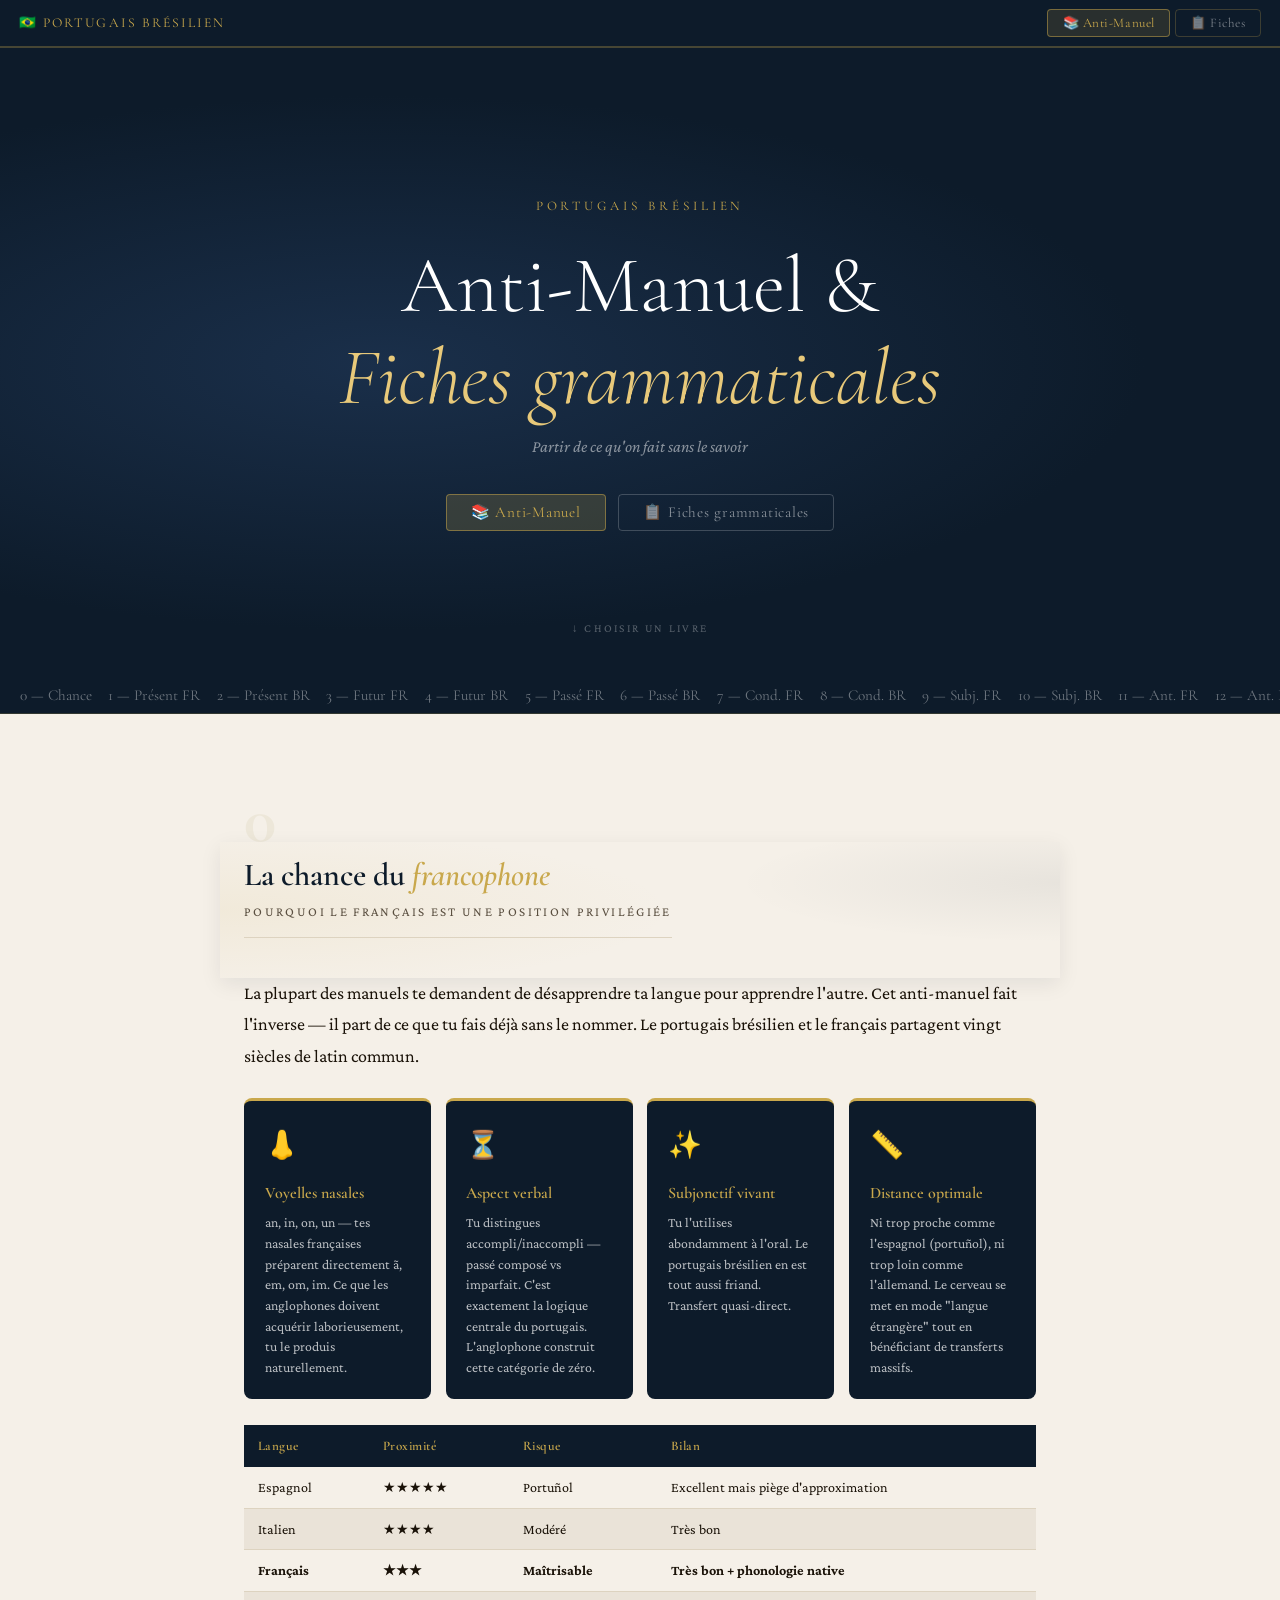
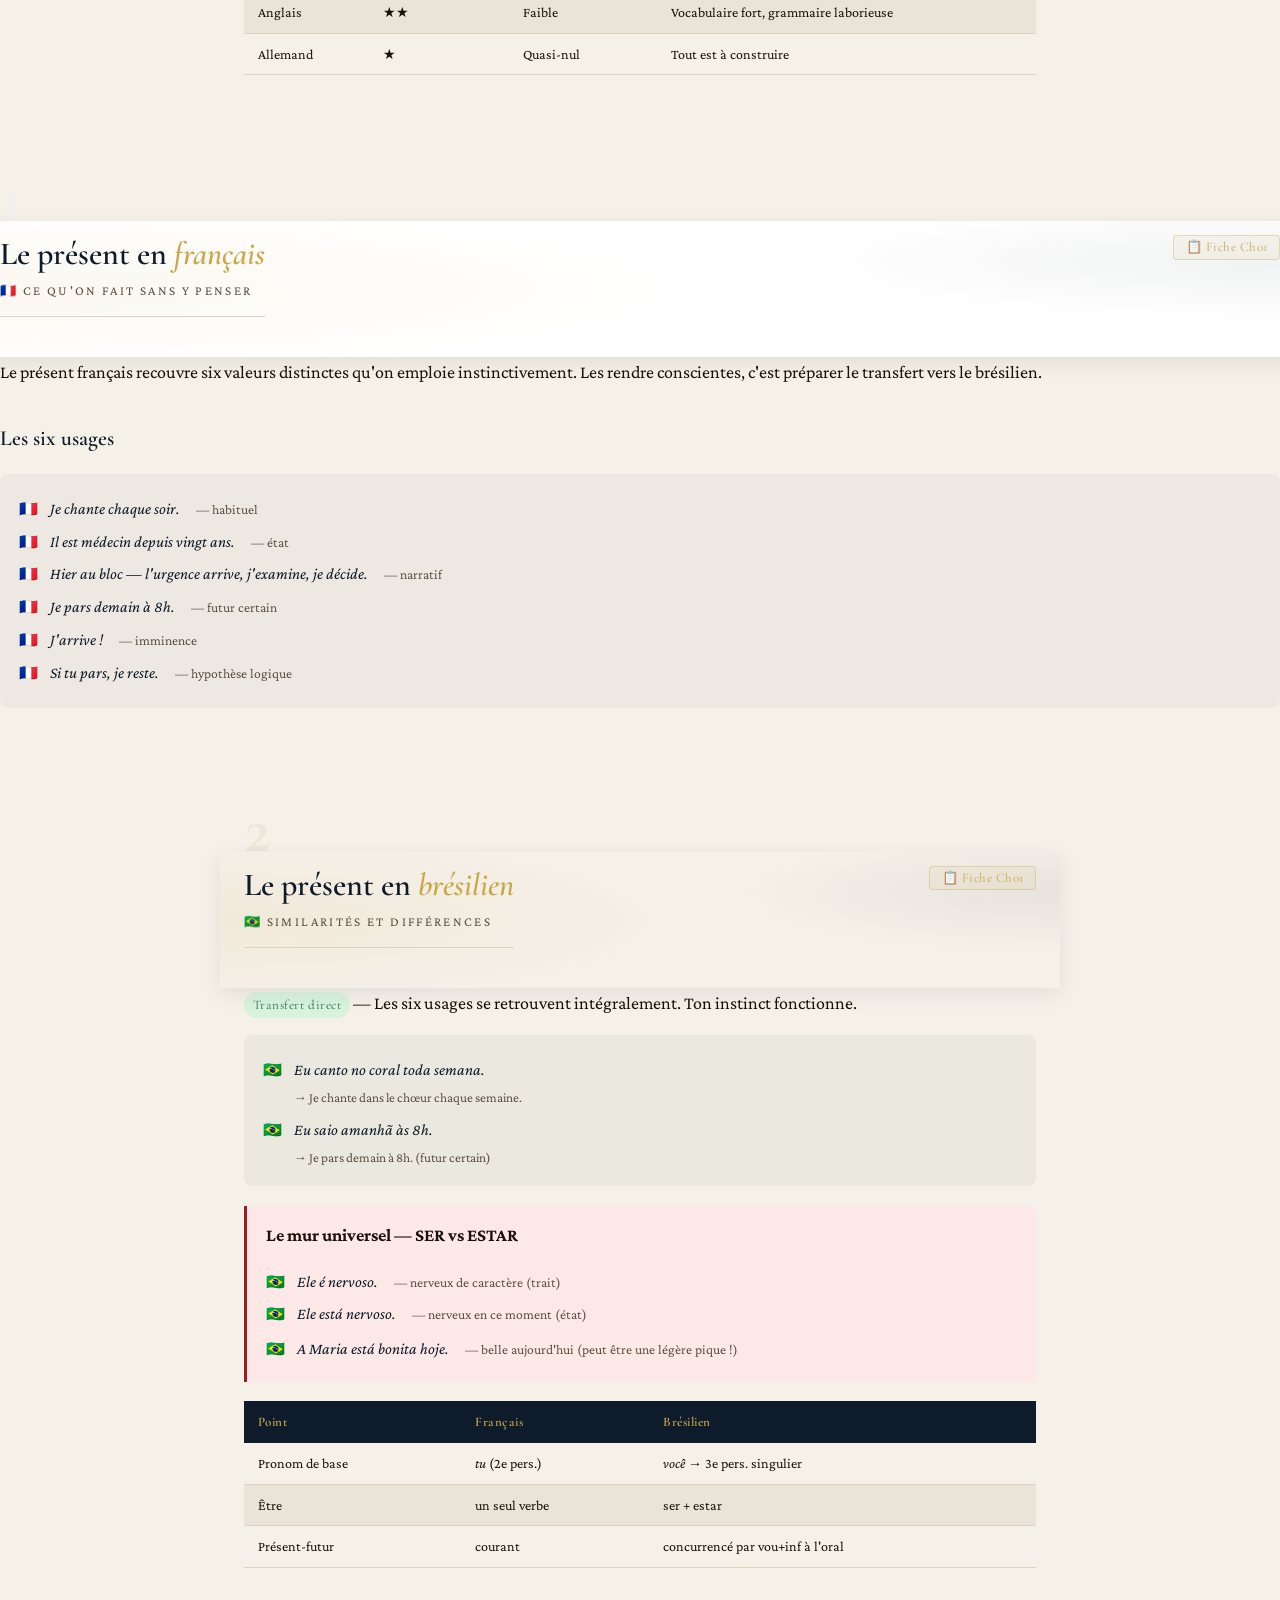
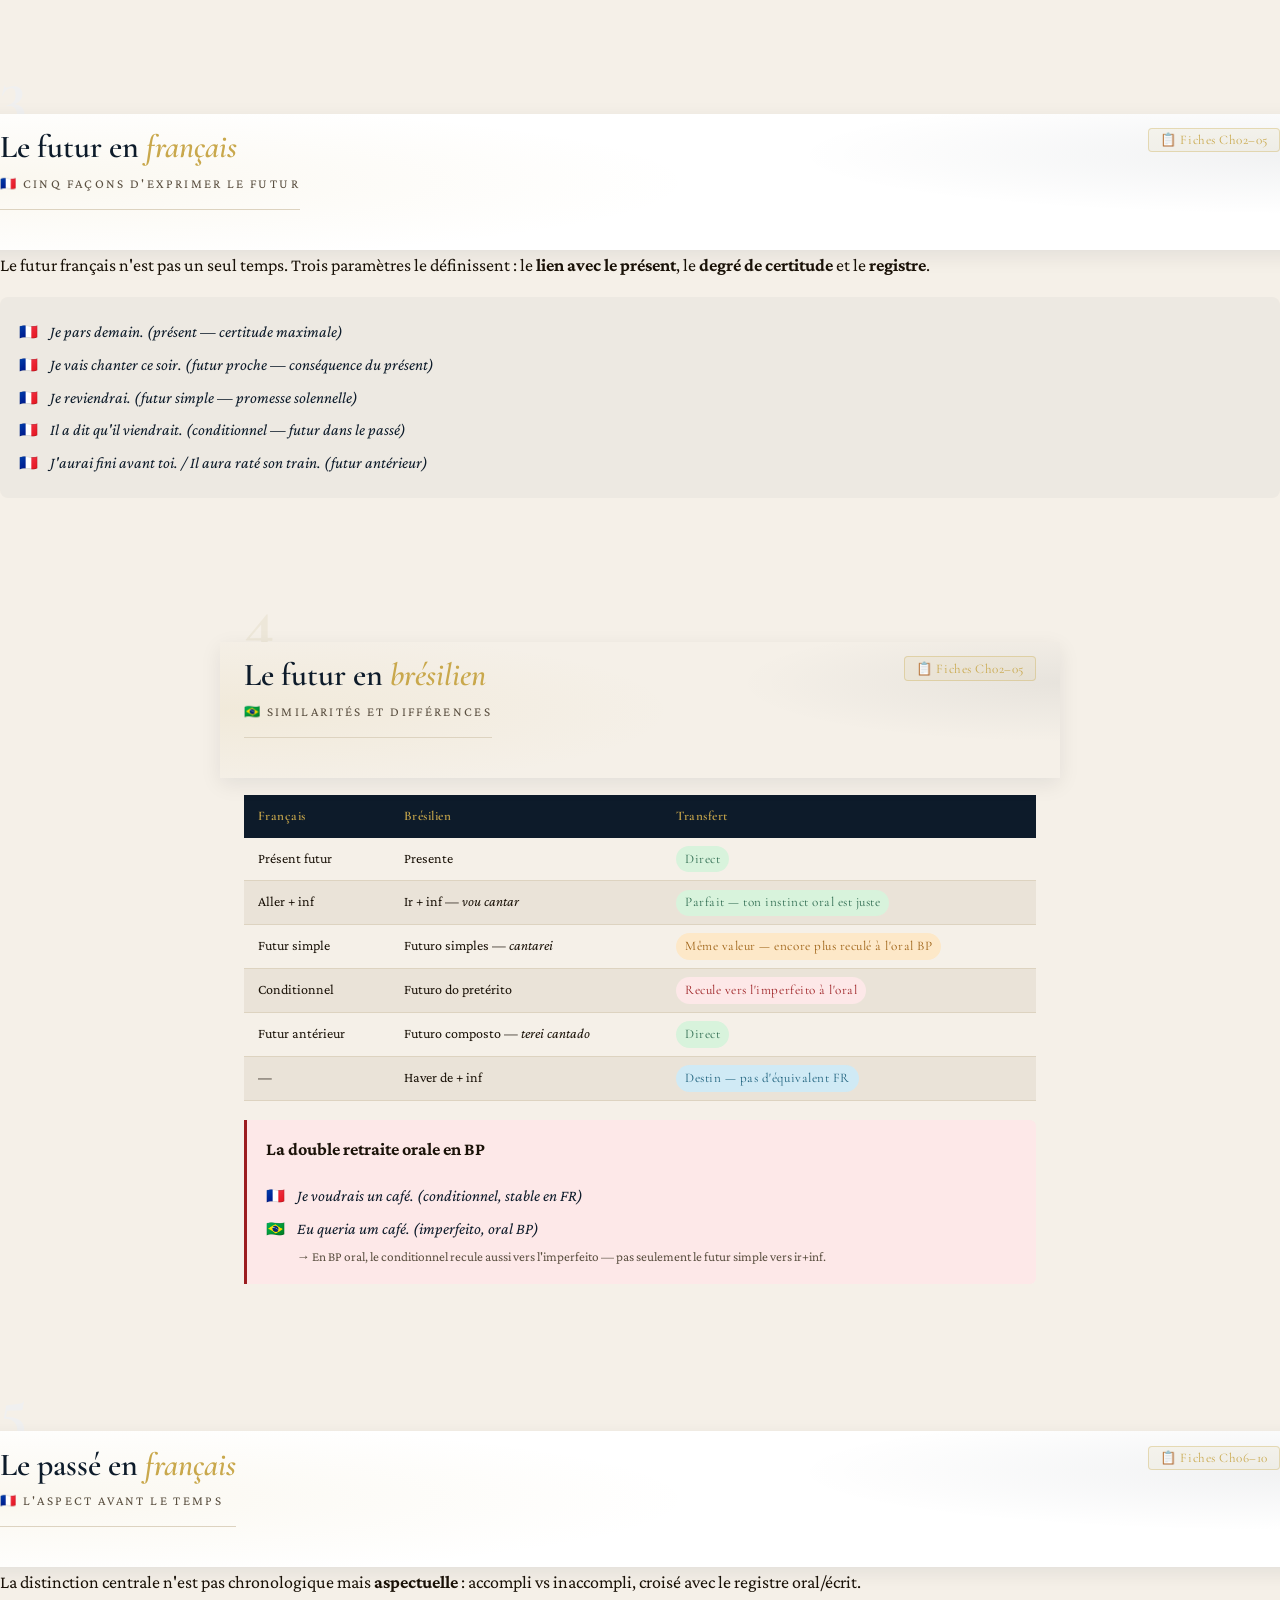
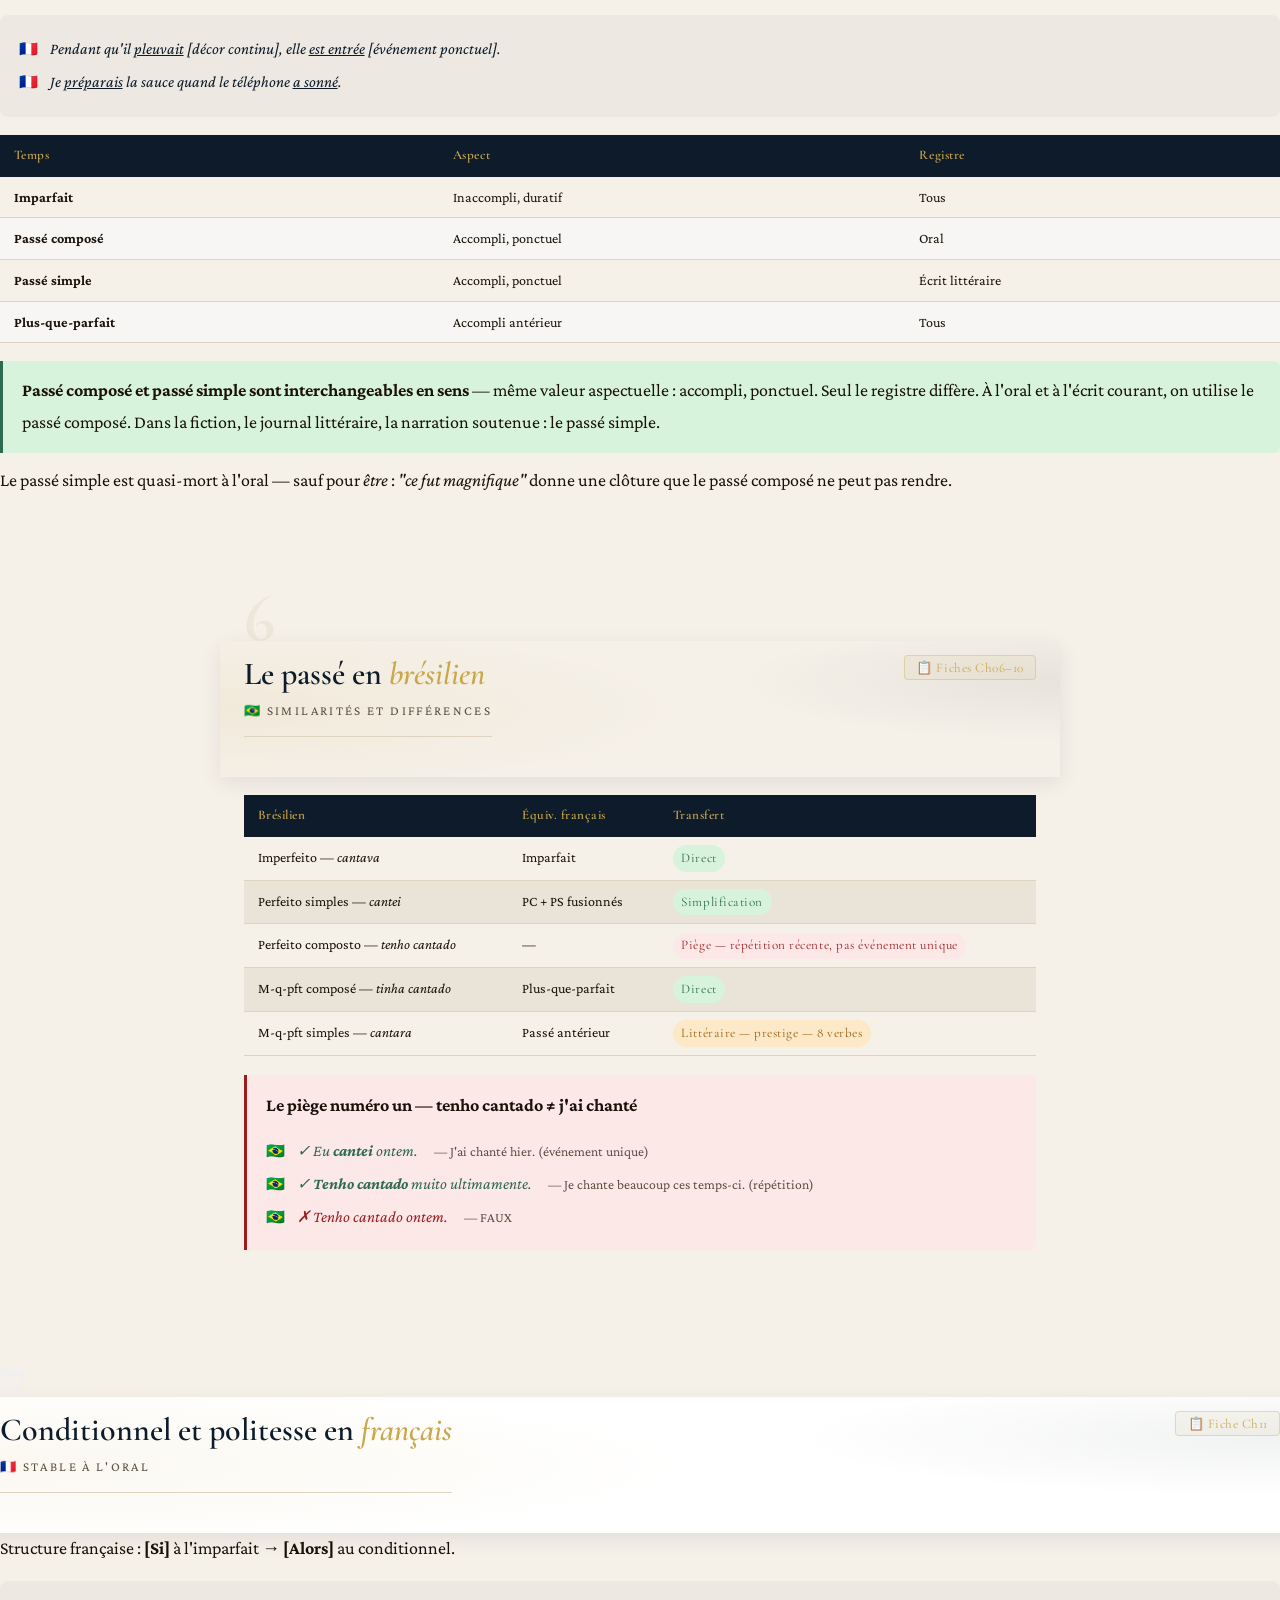
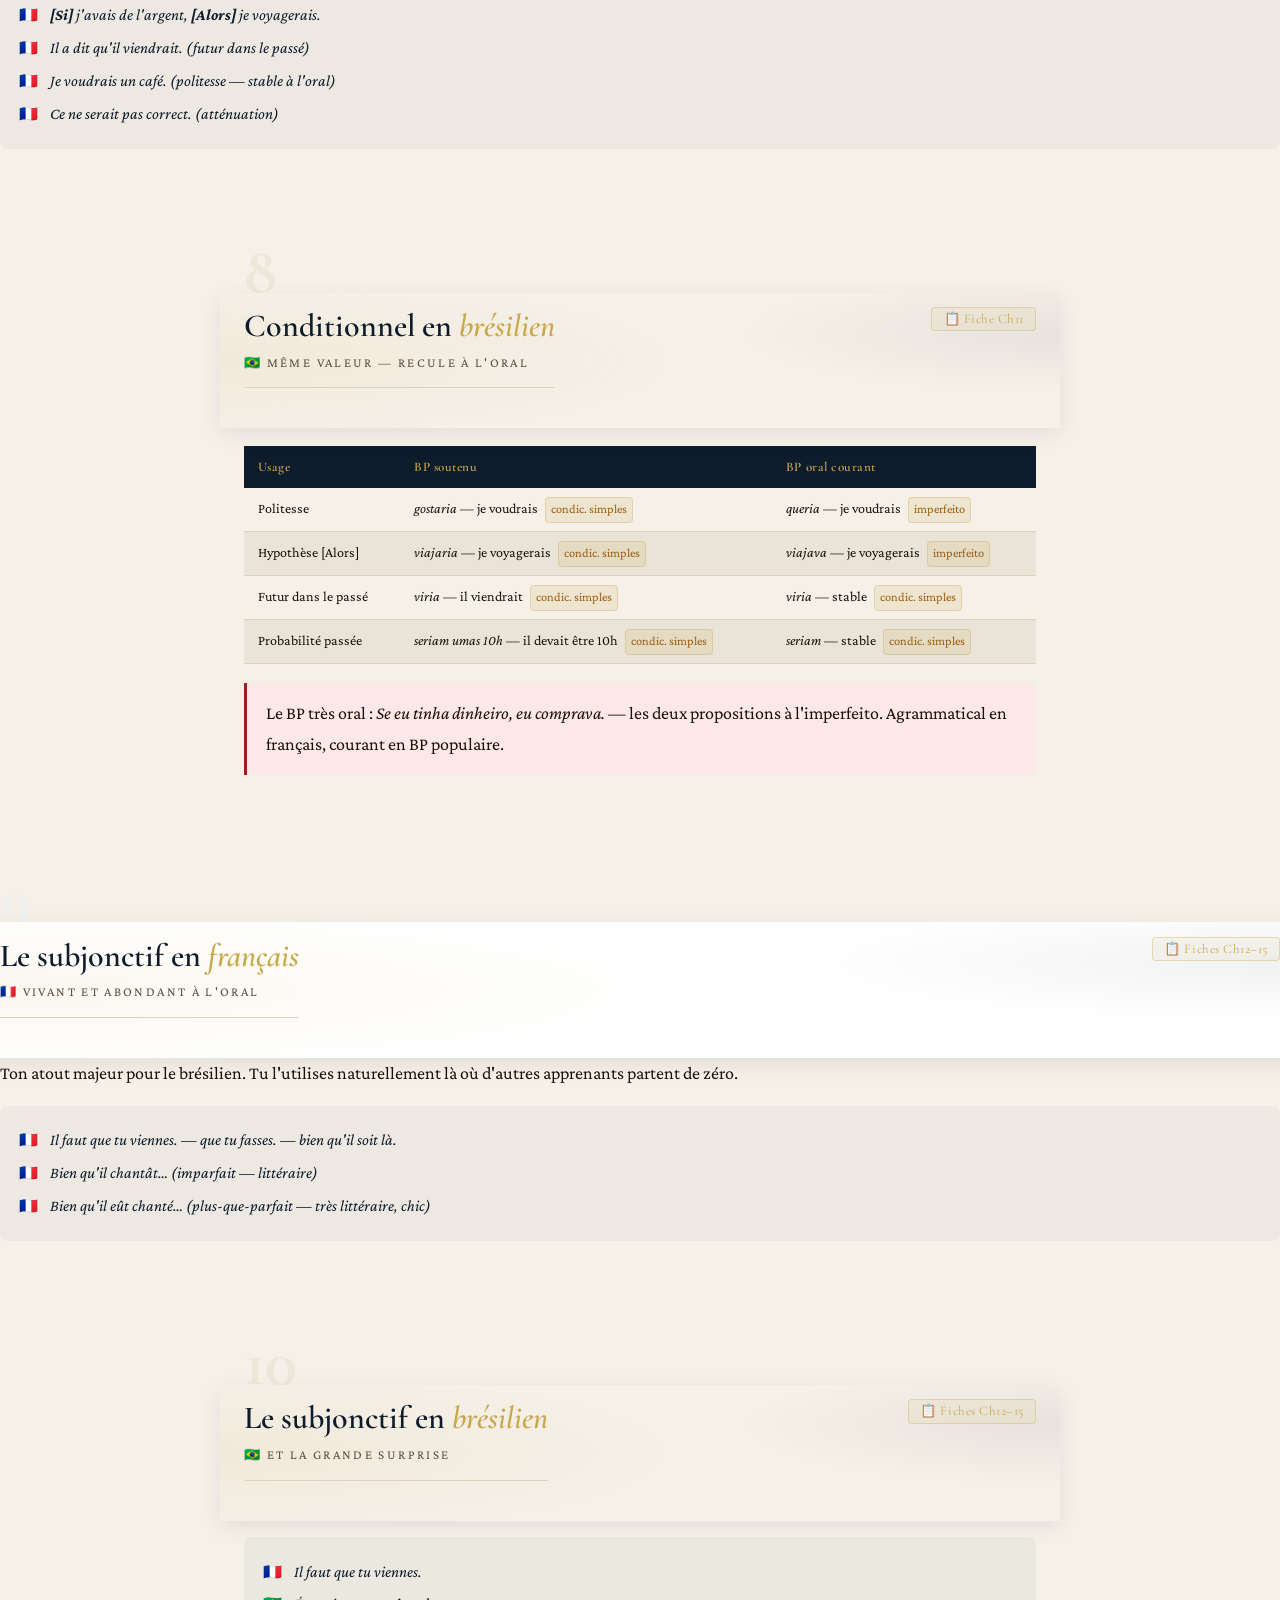
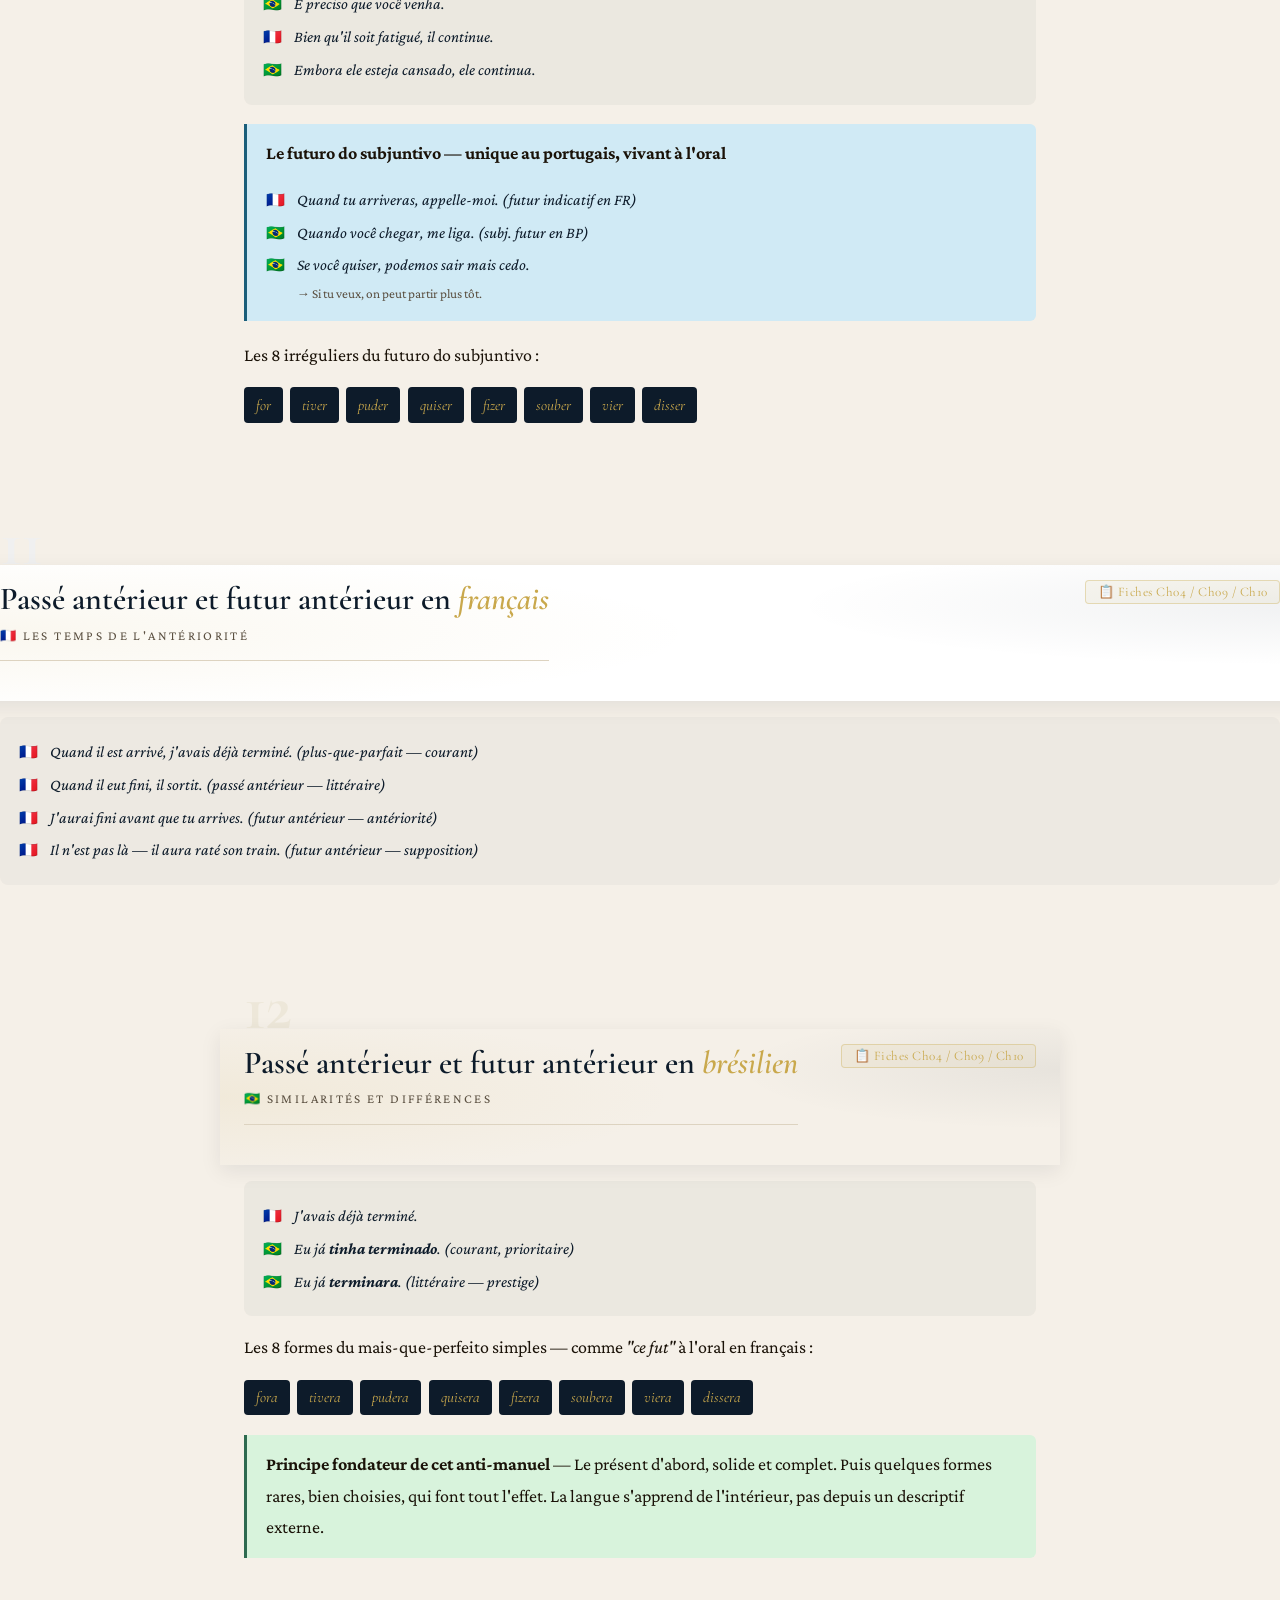
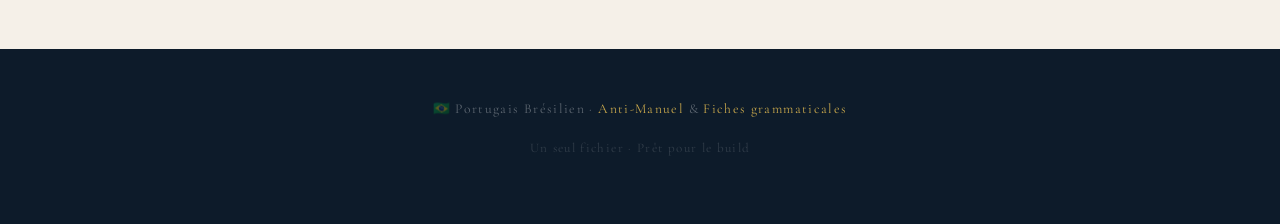
==== ref-fr.html @ 58215c2a "iota 33" ====
<!DOCTYPE html>
<html lang="fr">
<head>
<meta charset="UTF-8">
<meta name="viewport" content="width=device-width, initial-scale=1.0">
<title>Portugais Brésilien — Anti-Manuel &amp; Fiches grammaticales</title>
<link href="https://fonts.googleapis.com/css2?family=Cormorant+Garamond:ital,wght@0,300;0,400;0,600;0,700;1,300;1,400&family=Crimson+Pro:ital,wght@0,300;0,400;0,600;1,300;1,400&display=swap" rel="stylesheet">
<style>
/* ============================================================
   CSS VARIABLES
   ============================================================ */
:root{
  --midnight:#0d1b2a; --gold:#c9a84c; --gold-light:#e8c97a;
  --cream:#f5f0e8; --cream-dark:#ede7d9;
  --text:#1a1208; --text-light:#5a4f40;
  --green:#2d6a4f; --green-light:#d8f3dc;
  --amber:#9b5e10; --amber-light:#fde8c8;
  --red:#9b1d20; --red-light:#fde8e8;
  --blue:#1a5e7a; --blue-light:#d0eaf5;
  --border:#ddd3c0;
  --switcher-h:48px; --nav-h:36px; --ch-h:105px;
}
*{margin:0;padding:0;box-sizing:border-box;}
html{scroll-behavior:smooth;}
body{font-family:'Crimson Pro',Georgia,serif;background:var(--cream);color:var(--text);font-size:18px;line-height:1.75;}

/* ============================================================
   BOOK SWITCHER — top bar, always visible
   ============================================================ */
#book-switcher{
  position:sticky;top:0;z-index:300;
  background:var(--midnight);
  height:var(--switcher-h);
  display:flex;align-items:center;
  justify-content:space-between;
  padding:0 1.2rem;
  border-bottom:2px solid rgba(201,168,76,.3);
}
.site-brand{
  font-family:'Cormorant Garamond',serif;
  color:var(--gold);font-size:.85rem;
  letter-spacing:.15em;text-transform:uppercase;
  white-space:nowrap;
}
.switcher-tabs{display:flex;gap:.3rem;}
.stab{
  font-family:'Cormorant Garamond',serif;
  font-size:.82rem;letter-spacing:.04em;
  padding:.3rem .9rem;border-radius:4px;
  border:1px solid rgba(201,168,76,.25);
  color:rgba(255,255,255,.45);
  background:transparent;cursor:pointer;
  transition:all .2s;white-space:nowrap;
}
.stab:hover{color:var(--gold);border-color:rgba(201,168,76,.6);}
.stab.active{background:rgba(201,168,76,.15);color:var(--gold);border-color:rgba(201,168,76,.5);}

/* ============================================================
   HERO
   ============================================================ */
.hero{
  background:var(--midnight);min-height:70vh;
  display:flex;align-items:center;justify-content:center;
  position:relative;overflow:hidden;
}
.hero-bg{position:absolute;inset:0;background:radial-gradient(ellipse at 30% 50%,#1a2f4a 0%,#0d1b2a 60%);}
.hero-content{position:relative;z-index:2;text-align:center;padding:2rem;}
.hero-label{font-family:'Cormorant Garamond',serif;color:var(--gold);font-size:.82rem;letter-spacing:.3em;text-transform:uppercase;margin-bottom:1.4rem;opacity:0;animation:fadeUp .8s ease .2s forwards;}
.hero h1{font-family:'Cormorant Garamond',serif;font-size:clamp(2.4rem,7vw,5rem);font-weight:300;color:white;line-height:1.15;margin-bottom:.5rem;opacity:0;animation:fadeUp .8s ease .4s forwards;}
.hero h1 em{font-style:italic;color:var(--gold-light);}
.hero-sub{font-size:1.05rem;color:rgba(255,255,255,.5);font-style:italic;margin-bottom:2rem;opacity:0;animation:fadeUp .8s ease .6s forwards;}
.hero-cta{display:flex;gap:.8rem;justify-content:center;flex-wrap:wrap;opacity:0;animation:fadeUp .8s ease .8s forwards;}
.hero-btn{
  font-family:'Cormorant Garamond',serif;font-size:.95rem;
  padding:.55rem 1.5rem;border-radius:4px;cursor:pointer;
  border:1px solid rgba(201,168,76,.5);transition:all .25s;
  letter-spacing:.05em;
}
.hero-btn.primary{background:rgba(201,168,76,.2);color:var(--gold);}
.hero-btn.primary:hover{background:rgba(201,168,76,.35);}
.hero-btn.secondary{background:transparent;color:rgba(255,255,255,.5);border-color:rgba(255,255,255,.2);}
.hero-btn.secondary:hover{color:white;border-color:rgba(255,255,255,.5);}
.scroll-hint{position:absolute;bottom:1.5rem;left:50%;transform:translateX(-50%);color:rgba(255,255,255,.3);font-size:.72rem;letter-spacing:.2em;text-transform:uppercase;animation:pulse 2s ease-in-out infinite;}
@keyframes fadeUp{from{opacity:0;transform:translateY(16px)}to{opacity:1;transform:translateY(0)}}
@keyframes pulse{0%,100%{opacity:.3}50%{opacity:.8}}

/* ============================================================
   BOOK CONTAINER
   ============================================================ */
.book{display:none;}
.book.visible{display:block;}

/* ============================================================
   SECTION NAV (shared by both books)
   ============================================================ */
.section-nav{
  position:sticky;top:var(--switcher-h);z-index:200;
  background:var(--midnight);
  border-bottom:1px solid rgba(201,168,76,.2);
  height:var(--nav-h);display:flex;align-items:center;
  padding:0 .8rem;gap:.2rem;
  overflow-x:auto;-webkit-overflow-scrolling:touch;scrollbar-width:none;
}
.section-nav::-webkit-scrollbar{display:none;}
.section-nav a,.section-nav button{
  color:rgba(255,255,255,.4);text-decoration:none;
  font-family:'Cormorant Garamond',serif;font-size:.95rem;
  padding:.1rem .42rem;border-radius:3px;
  transition:all .2s;white-space:nowrap;
  background:transparent;border:none;cursor:pointer;
}
.section-nav a:hover,.section-nav a.active,
.section-nav button:hover{color:var(--gold);background:rgba(201,168,76,.11);}

/* ============================================================
   ANTI-MANUEL — SECTIONS
   ============================================================ */
.am-section{padding:4.5rem 1.5rem;max-width:840px;margin:0 auto;}
.am-section.alt-bg{background:white;max-width:100%;}
.am-section.alt-bg .am-inner{max-width:840px;margin:0 auto;padding:4.5rem 1.5rem;}
.am-sn{font-family:'Cormorant Garamond',serif;font-size:4.2rem;font-weight:700;color:var(--cream-dark);line-height:1;margin-bottom:-.7rem;letter-spacing:-.02em;}
.alt-bg .am-sn{color:#f0f0f0;}
.am-head{
  display:flex;justify-content:space-between;align-items:flex-start;gap:1rem;flex-wrap:wrap;
  position:sticky;
  top:calc(var(--switcher-h) + var(--nav-h));
  z-index:10;
  margin:0 -1.5rem;
  padding:.9rem 1.5rem .7rem;
  background:var(--cream);
  box-shadow:0 6px 20px rgba(13,27,42,.08);
  overflow:hidden;
}
/* Fond atmosphérique sur le header sticky */
.am-head::after{
  content:'';
  position:absolute;
  inset:0;
  background:
    radial-gradient(ellipse 90% 100% at 0% 50%, rgba(201,168,76,.09) 0%, transparent 60%),
    radial-gradient(ellipse 70% 80% at 100% 30%, rgba(13,27,42,.06) 0%, transparent 55%);
  pointer-events:none;
  z-index:0;
}
.am-head > *{position:relative;z-index:1;}
/* Blanc sur les sections françaises (alt-bg) */
.alt-bg .am-head{background:white;}
h2{font-family:'Cormorant Garamond',serif;font-size:2rem;font-weight:600;color:var(--midnight);margin-bottom:.4rem;line-height:1.2;}
h2 em{font-style:italic;color:var(--gold);}
.slang{font-size:.82rem;color:var(--text-light);letter-spacing:.18em;text-transform:uppercase;margin-bottom:1.8rem;padding-bottom:.8rem;border-bottom:1px solid var(--border);display:flex;align-items:center;gap:.6rem;flex-wrap:wrap;}
p{margin-bottom:1rem;}
h3{font-family:'Cormorant Garamond',serif;font-size:1.35rem;font-weight:600;color:var(--midnight);margin:2rem 0 .7rem;}
h4{font-family:'Cormorant Garamond',serif;font-size:1.05rem;font-style:italic;color:var(--text-light);margin:1.3rem 0 .5rem;}

/* Cross-link button */
.xlink{
  display:inline-flex;align-items:center;gap:.4rem;
  font-family:'Cormorant Garamond',serif;font-size:.82rem;
  color:var(--gold);border:1px solid rgba(201,168,76,.35);
  padding:.2rem .7rem;border-radius:4px;cursor:pointer;
  background:rgba(201,168,76,.07);transition:all .2s;
  white-space:nowrap;letter-spacing:.04em;
  text-decoration:none;
}
.xlink:hover{background:rgba(201,168,76,.18);border-color:var(--gold);}

/* ============================================================
   ATOUTS GRID (AM §0)
   ============================================================ */
.grid{display:grid;grid-template-columns:repeat(auto-fit,minmax(185px,1fr));gap:.9rem;margin:1.6rem 0;}
.card{background:var(--midnight);color:white;padding:1.3rem;border-radius:8px;border-top:3px solid var(--gold);}
.card-icon{font-size:1.7rem;margin-bottom:.6rem;}
.card-title{font-family:'Cormorant Garamond',serif;font-size:1rem;font-weight:600;color:var(--gold);margin-bottom:.4rem;}
.card-text{font-size:.86rem;color:rgba(255,255,255,.72);line-height:1.5;}

/* ============================================================
   EXAMPLES
   ============================================================ */
.exblock{background:rgba(13,27,42,.04);border-radius:8px;padding:1rem 1.2rem;margin:1rem 0;}
.alt-bg .exblock{background:rgba(13,27,42,.03);}
.ch-body.alt .exblock{background:rgba(13,27,42,.03);}
.exrow{display:flex;gap:.65rem;align-items:baseline;margin:.3rem 0;flex-wrap:wrap;}
.exlang{font-size:.95rem;min-width:1.25rem;flex-shrink:0;}
.extext{font-style:italic;color:var(--midnight);font-size:1rem;}
.extr{font-size:.83rem;color:var(--text-light);padding:.03rem 0 .1rem 1.9rem;margin-top:-.2rem;}

/* ============================================================
   BADGES & CALLOUTS
   ============================================================ */
.badge{display:inline-flex;align-items:center;padding:.12rem .55rem;border-radius:20px;font-size:.82rem;font-family:'Cormorant Garamond',serif;letter-spacing:.04em;white-space:nowrap;}
.bg{background:var(--green-light);color:var(--green);}
.ba{background:var(--amber-light);color:var(--amber);}
.br{background:var(--red-light);color:var(--red);}
.bb{background:var(--blue-light);color:var(--blue);}
.c{border-left:3px solid var(--gold);background:rgba(201,168,76,.08);padding:.9rem 1.2rem;margin:1.2rem 0;border-radius:0 6px 6px 0;}
.cg{border-left-color:var(--green);background:var(--green-light);}
.cr{border-left-color:var(--red);background:var(--red-light);}
.cb{border-left-color:var(--blue);background:var(--blue-light);}
.c p:last-child{margin-bottom:0;}

/* ============================================================
   TABLES (shared)
   ============================================================ */
.tw{overflow-x:auto;margin:1.1rem 0;-webkit-overflow-scrolling:touch;max-width:100%;}

.tense-tag{display:inline-block;font-size:.78rem;background:rgba(201,168,76,.15);color:var(--amber);border:1px solid rgba(201,168,76,.3);border-radius:4px;padding:1px 5px;margin-left:4px;font-style:normal;white-space:nowrap;vertical-align:middle;}
table.ctab{width:100%;border-collapse:collapse;font-size:.88rem;}
table.ctab th{background:var(--midnight);color:var(--gold);font-family:'Cormorant Garamond',serif;font-weight:600;padding:.6rem .85rem;text-align:left;font-size:.82rem;letter-spacing:.04em;}
table.ctab td{padding:.5rem .85rem;border-bottom:1px solid var(--border);vertical-align:top;}
tr.even td, table.ctab tr:nth-child(even) td{background:rgba(220,210,195,.45);}
.alt-bg table.ctab tr:nth-child(even) td{background:rgba(248,248,248,.8);}

/* ============================================================
   CHAPTER HEADERS — STICKY PARALLAX (Fiches)
   ============================================================ */
.chapter{position:relative;}
.ch-header{
  position:sticky;top:calc(var(--switcher-h) + var(--nav-h));
  z-index:100;height:var(--ch-h);overflow:hidden;
  display:flex;align-items:center;
  backdrop-filter:blur(4px);-webkit-backdrop-filter:blur(4px);
}
.ch-bg{
  position:absolute;inset:-40px 0;
  opacity:.65;transition:opacity .4s ease;
}
.ch-header.opaque .ch-bg{opacity:1;}
.ch-overlay{position:absolute;inset:0;background:linear-gradient(to right,rgba(13,27,42,.9) 0%,rgba(13,27,42,.5) 55%,transparent 100%);transition:opacity .4s;}
.ch-header.opaque .ch-overlay{background:linear-gradient(to right,rgba(13,27,42,.97) 0%,rgba(13,27,42,.75) 55%,rgba(13,27,42,.2) 100%);}
.ch-content{position:relative;z-index:2;display:flex;align-items:center;gap:1.3rem;padding:0 1.4rem;width:100%;}
.ch-num{font-family:'Cormorant Garamond',serif;font-size:3.6rem;font-weight:700;color:rgba(201,168,76,.22);line-height:1;flex-shrink:0;}
.ch-info{flex:1;min-width:0;}
.ch-tag{font-size:.66rem;letter-spacing:.2em;text-transform:uppercase;color:var(--gold);opacity:.85;margin-bottom:.2rem;}
.ch-title{font-family:'Cormorant Garamond',serif;font-size:clamp(1.25rem,3.5vw,1.8rem);font-weight:600;color:white;line-height:1.15;}
.ch-title em{font-style:italic;color:var(--gold-light);}
.ch-subtitle{font-size:.82rem;color:rgba(255,255,255,.48);font-style:italic;margin-top:.15rem;}
.ch-nav{display:flex;flex-direction:column;gap:.35rem;flex-shrink:0;}
.ch-btn{display:flex;align-items:center;justify-content:center;width:2rem;height:2rem;border-radius:50%;border:1px solid rgba(201,168,76,.35);color:var(--gold);text-decoration:none;font-size:.9rem;transition:all .2s;background:rgba(13,27,42,.4);cursor:pointer;}
.ch-btn:hover{background:rgba(201,168,76,.2);border-color:var(--gold);}
.ch-btn.xbtn{border-radius:5px;width:auto;padding:0 .5rem;font-size:.62rem;letter-spacing:.05em;font-family:'Cormorant Garamond',serif;}

/* CHAPTER BODY */
.ch-body{background:var(--cream);}
.ch-body.alt{background:white;}
.ch-inner{max-width:840px;margin:0 auto;padding:3rem 1.5rem;overflow-x:hidden;}
.ch-body.alt tr:nth-child(even) td{background:rgba(255,255,255,.06);}

/* CHAPTER COLORS */
.ch1 .ch-bg{background:radial-gradient(ellipse at 20% 60%,#1a3a5c 0%,#0d1b2a 70%);}
.ch2 .ch-bg{background:radial-gradient(ellipse at 70% 40%,#0f3352 0%,#0d1b2a 70%);}
.ch3 .ch-bg{background:radial-gradient(ellipse at 30% 70%,#0e2d48 0%,#0d1b2a 70%);}
.ch4 .ch-bg{background:radial-gradient(ellipse at 60% 30%,#122840 0%,#0d1b2a 70%);}
.ch5 .ch-bg{background:radial-gradient(ellipse at 40% 60%,#0c2236 0%,#0d1b2a 70%);}
.ch6 .ch-bg{background:radial-gradient(ellipse at 25% 50%,#3a1a1a 0%,#0d1b2a 70%);}
.ch7 .ch-bg{background:radial-gradient(ellipse at 65% 45%,#2d1010 0%,#0d1b2a 70%);}
.ch8 .ch-bg{background:radial-gradient(ellipse at 20% 60%,#4a1010 0%,#0d1b2a 70%);}
.ch9 .ch-bg{background:radial-gradient(ellipse at 55% 35%,#2a1515 0%,#0d1b2a 70%);}
.ch10 .ch-bg{background:radial-gradient(ellipse at 35% 65%,#351a10 0%,#0d1b2a 70%);}
.ch11 .ch-bg{background:radial-gradient(ellipse at 30% 55%,#2a1a3a 0%,#0d1b2a 70%);}
.ch12 .ch-bg{background:radial-gradient(ellipse at 60% 40%,#0d2e1f 0%,#0d1b2a 70%);}
.ch13 .ch-bg{background:radial-gradient(ellipse at 25% 60%,#0a2818 0%,#0d1b2a 70%);}
.ch14 .ch-bg{background:radial-gradient(ellipse at 50% 50%,#0f3322 0%,#0d1b2a 70%);}
.ch15 .ch-bg{background:radial-gradient(ellipse at 40% 55%,#0c2a1c 0%,#0d1b2a 70%);}

/* FORMATION TABLES */
.formation{background:var(--midnight);color:white;border-radius:8px;padding:1.4rem;margin:1.4rem 0;}
.formation-title{font-family:'Cormorant Garamond',serif;font-size:.7rem;letter-spacing:.2em;text-transform:uppercase;color:var(--gold);margin-bottom:.9rem;opacity:.9;}
.form-group{margin:.3rem 0 .9rem;}
.form-group-label{color:var(--gold);font-size:.82rem;letter-spacing:.1em;text-transform:uppercase;margin-bottom:.45rem;opacity:.8;}
.form-rs-table{width:100%;border-collapse:collapse;}
.form-rs-table th{color:rgba(255,255,255,.38);font-family:'Cormorant Garamond',serif;font-size:.7rem;letter-spacing:.1em;text-transform:uppercase;padding:.22rem .45rem;border-bottom:1px solid rgba(255,255,255,.1);text-align:left;font-weight:400;}
.form-rs-table td{padding:.25rem .45rem;font-size:.88rem;vertical-align:middle;}
/* Light alternation on dark bg — NOT the cream color */
.form-rs-table tr:nth-child(even) td{background:rgba(255,255,255,.06);}
.form-rs-table tr:nth-child(odd) td{background:transparent;}
.td-pron{color:rgba(255,255,255,.36);font-size:.78rem;min-width:5rem;}
.td-rad{color:rgba(255,255,255,.55);font-style:italic;}
.td-plus{color:rgba(255,255,255,.22);padding:0 .12rem;}
.td-suf{color:var(--gold);font-weight:600;}
.td-eq{color:rgba(255,255,255,.18);padding:0 .12rem;}
.td-form{color:white;font-style:italic;}
.td-form strong{color:var(--gold-light);}
.form-irreg{margin-top:.9rem;padding-top:.9rem;border-top:1px solid rgba(255,255,255,.1);}
.form-irreg-title{font-size:.78rem;letter-spacing:.15em;text-transform:uppercase;color:rgba(255,255,255,.33);margin-bottom:.5rem;}
.irreg-list{display:flex;flex-wrap:wrap;gap:.35rem;}
.irreg-item{background:rgba(201,168,76,.1);border:1px solid rgba(201,168,76,.18);border-radius:4px;padding:.18rem .55rem;font-size:.82rem;font-style:italic;}
.irreg-item strong{color:var(--gold);margin-right:.25rem;font-style:normal;}
.form-note{font-size:.8rem;color:rgba(255,255,255,.42);margin-top:.45rem;font-style:italic;}

/* KEY FORMS */
.kf{display:flex;flex-wrap:wrap;gap:.45rem;margin:.9rem 0;}
.kf span{background:var(--midnight);color:var(--gold);padding:.28rem .75rem;border-radius:4px;font-family:'Cormorant Garamond',serif;font-size:.95rem;font-style:italic;}

/* FOOTER */
footer{background:var(--midnight);color:rgba(255,255,255,.33);text-align:center;padding:3rem 2rem;font-family:'Cormorant Garamond',serif;font-size:.85rem;letter-spacing:.1em;}
footer span{color:var(--gold);}

/* ============================================================
   RESPONSIVE
   ============================================================ */
@media(max-width:640px){
  :root{--switcher-h:44px;--nav-h:32px;--ch-h:88px;}
  .ch-num{font-size:2.6rem;}
  .ch-content{gap:.9rem;padding:0 1rem;}
  .ch-btn{width:1.85rem;height:1.85rem;}
  .ch-inner,.am-section{padding:2rem 0.65rem;}
  .ctab,.cg table{font-size:.82rem;}
  .tw{font-size:.82rem;}
  .alt-bg > .am-inner{padding:2rem 0.65rem;}
  body{padding:0;}
  h2{font-size:1.75rem;}
  .am-sn{font-size:3.2rem;}
  .grid{grid-template-columns:1fr 1fr;}
  .site-brand{display:none;}
  .section-nav a,.section-nav button{font-size:.88rem;padding:.08rem .32rem;}
  .td-pron{min-width:4.2rem;}
}
@media(max-width:380px){.grid{grid-template-columns:1fr;}}
</style>
</head>
<body>
<!-- ============================================================
     BOOK SWITCHER + HERO
     ============================================================ -->
<div id="book-switcher">
  <span class="site-brand">&#127463;&#127479; Portugais Brésilien</span>
  <div class="switcher-tabs">
    <button class="stab active" id="tab-am" onclick="switchBook('am')">&#128218; Anti-Manuel</button>
    <button class="stab" id="tab-fiches" onclick="switchBook('fiches')">&#128203; Fiches</button>
  </div>
</div>

<div class="hero" id="top">
<div class="hero-bg"></div>
<div class="hero-content">
<p class="hero-label">Portugais Brésilien</p>
<h1>Anti-Manuel &amp;<br><em>Fiches grammaticales</em></h1>
<p class="hero-sub">Partir de ce qu'on fait sans le savoir</p>
<div class="hero-cta">
  <button class="hero-btn primary" onclick="switchBook('am');scrollToTop()">&#128218; Anti-Manuel</button>
  <button class="hero-btn secondary" onclick="switchBook('fiches');scrollToTop()">&#128203; Fiches grammaticales</button>
</div>
</div>
<p class="scroll-hint">&#8595; choisir un livre</p>
</div>

<!-- ============================================================
     BOOK 1 — ANTI-MANUEL
     ============================================================ -->
<div id="book-am" class="book visible">

<nav class="section-nav" id="am-nav">
<a href="#s0" data-nav="am">0 — Chance</a>
<a href="#s1" data-nav="am">1 — Présent FR</a>
<a href="#s2" data-nav="am">2 — Présent BR</a>
<a href="#s3" data-nav="am">3 — Futur FR</a>
<a href="#s4" data-nav="am">4 — Futur BR</a>
<a href="#s5" data-nav="am">5 — Passé FR</a>
<a href="#s6" data-nav="am">6 — Passé BR</a>
<a href="#s7" data-nav="am">7 — Cond. FR</a>
<a href="#s8" data-nav="am">8 — Cond. BR</a>
<a href="#s9" data-nav="am">9 — Subj. FR</a>
<a href="#s10" data-nav="am">10 — Subj. BR</a>
<a href="#s11" data-nav="am">11 — Ant. FR</a>
<a href="#s12" data-nav="am">12 — Ant. BR</a>
</nav>

<!-- S0 -->
<div id="s0"><div class="am-section">
<div class="am-sn">0</div>
<div class="am-head"><div>
<h2>La chance du <em>francophone</em></h2>
<div class="slang">Pourquoi le français est une position privilégiée</div>
</div></div>
<p>La plupart des manuels te demandent de désapprendre ta langue pour apprendre l'autre. Cet anti-manuel fait l'inverse — il part de ce que tu fais déjà sans le nommer. Le portugais brésilien et le français partagent vingt siècles de latin commun.</p>
<div class="grid">
<div class="card"><div class="card-icon">&#128067;</div><div class="card-title">Voyelles nasales</div><div class="card-text">an, in, on, un — tes nasales françaises préparent directement ã, em, om, im. Ce que les anglophones doivent acquérir laborieusement, tu le produis naturellement.</div></div>
<div class="card"><div class="card-icon">&#9203;</div><div class="card-title">Aspect verbal</div><div class="card-text">Tu distingues accompli/inaccompli — passé composé vs imparfait. C'est exactement la logique centrale du portugais. L'anglophone construit cette catégorie de zéro.</div></div>
<div class="card"><div class="card-icon">&#10024;</div><div class="card-title">Subjonctif vivant</div><div class="card-text">Tu l'utilises abondamment à l'oral. Le portugais brésilien en est tout aussi friand. Transfert quasi-direct.</div></div>
<div class="card"><div class="card-icon">&#128207;</div><div class="card-title">Distance optimale</div><div class="card-text">Ni trop proche comme l'espagnol (portuñol), ni trop loin comme l'allemand. Le cerveau se met en mode "langue étrangère" tout en bénéficiant de transferts massifs.</div></div>
</div>
<div class="tw"><table class="ctab">
<thead><tr><th>Langue</th><th>Proximité</th><th>Risque</th><th>Bilan</th></tr></thead>
<tbody>
<tr><td>Espagnol</td><td>&#9733;&#9733;&#9733;&#9733;&#9733;</td><td>Portuñol</td><td>Excellent mais piège d'approximation</td></tr>
<tr><td>Italien</td><td>&#9733;&#9733;&#9733;&#9733;</td><td>Modéré</td><td>Très bon</td></tr>
<tr><td><strong>Français</strong></td><td><strong>&#9733;&#9733;&#9733;</strong></td><td><strong>Maîtrisable</strong></td><td><strong>Très bon + phonologie native</strong></td></tr>
<tr><td>Anglais</td><td>&#9733;&#9733;</td><td>Faible</td><td>Vocabulaire fort, grammaire laborieuse</td></tr>
<tr><td>Allemand</td><td>&#9733;</td><td>Quasi-nul</td><td>Tout est à construire</td></tr>
</tbody></table></div>
</div></div>

<!-- S1 -->
<div id="s1" class="alt-bg"><div class="am-inner">
<div class="am-sn">1</div>
<div class="am-head">
<div><h2>Le présent en <em>français</em></h2><div class="slang">&#127467;&#127479; Ce qu'on fait sans y penser</div></div>
<button class="xlink" onclick="goToFiche('ch1-a')">&#128203; Fiche Ch01</button>
</div>
<p>Le présent français recouvre six valeurs distinctes qu'on emploie instinctivement. Les rendre conscientes, c'est préparer le transfert vers le brésilien.</p>
<h3>Les six usages</h3>
<div class="exblock">
<div class="exrow"><span class="exlang">&#127467;&#127479;</span><span class="extext">Je chante chaque soir.</span><span style="font-size:.85rem;color:var(--text-light);margin-left:.4rem">— habituel</span></div>
<div class="exrow"><span class="exlang">&#127467;&#127479;</span><span class="extext">Il est médecin depuis vingt ans.</span><span style="font-size:.85rem;color:var(--text-light);margin-left:.4rem">— état</span></div>
<div class="exrow"><span class="exlang">&#127467;&#127479;</span><span class="extext">Hier au bloc — l'urgence arrive, j'examine, je décide.</span><span style="font-size:.85rem;color:var(--text-light);margin-left:.4rem">— narratif</span></div>
<div class="exrow"><span class="exlang">&#127467;&#127479;</span><span class="extext">Je pars demain à 8h.</span><span style="font-size:.85rem;color:var(--text-light);margin-left:.4rem">— futur certain</span></div>
<div class="exrow"><span class="exlang">&#127467;&#127479;</span><span class="extext">J'arrive !</span><span style="font-size:.85rem;color:var(--text-light);margin-left:.4rem">— imminence</span></div>
<div class="exrow"><span class="exlang">&#127467;&#127479;</span><span class="extext">Si tu pars, je reste.</span><span style="font-size:.85rem;color:var(--text-light);margin-left:.4rem">— hypothèse logique</span></div>
</div>
</div></div>

<!-- S2 -->
<div id="s2"><div class="am-section">
<div class="am-sn">2</div>
<div class="am-head">
<div><h2>Le présent en <em>brésilien</em></h2><div class="slang">&#127463;&#127479; Similarités et différences</div></div>
<button class="xlink" onclick="goToFiche('ch1-a')">&#128203; Fiche Ch01</button>
</div>
<p><span class="badge bg">Transfert direct</span> — Les six usages se retrouvent intégralement. Ton instinct fonctionne.</p>
<div class="exblock">
<div class="exrow"><span class="exlang">&#127463;&#127479;</span><span class="extext">Eu canto no coral toda semana.</span></div>
<div class="extr">&#8594; Je chante dans le chœur chaque semaine.</div>
<div class="exrow"><span class="exlang">&#127463;&#127479;</span><span class="extext">Eu saio amanhã às 8h.</span></div>
<div class="extr">&#8594; Je pars demain à 8h. (futur certain)</div>
</div>
<div class="cr c">
<p><strong>Le mur universel — SER vs ESTAR</strong></p>
<div class="exrow"><span class="exlang">&#127463;&#127479;</span><span class="extext">Ele é nervoso.</span><span style="font-size:.85rem;color:var(--text-light);margin-left:.4rem">— nerveux de caractère (trait)</span></div>
<div class="exrow"><span class="exlang">&#127463;&#127479;</span><span class="extext">Ele está nervoso.</span><span style="font-size:.85rem;color:var(--text-light);margin-left:.4rem">— nerveux en ce moment (état)</span></div>
<div class="exrow" style="margin-top:.4rem"><span class="exlang">&#127463;&#127479;</span><span class="extext">A Maria está bonita hoje.</span><span style="font-size:.85rem;color:var(--text-light);margin-left:.4rem">— belle aujourd'hui (peut être une légère pique !)</span></div>
</div>
<div class="tw"><table class="ctab">
<thead><tr><th>Point</th><th>Français</th><th>Brésilien</th></tr></thead>
<tbody>
<tr><td>Pronom de base</td><td><em>tu</em> (2e pers.)</td><td><em>você</em> → 3e pers. singulier</td></tr>
<tr><td>Être</td><td>un seul verbe</td><td>ser + estar</td></tr>
<tr><td>Présent-futur</td><td>courant</td><td>concurrencé par vou+inf à l'oral</td></tr>
</tbody></table></div>
</div></div>
<!-- S3 -->
<div id="s3" class="alt-bg"><div class="am-inner">
<div class="am-sn">3</div>
<div class="am-head">
<div><h2>Le futur en <em>français</em></h2><div class="slang">&#127467;&#127479; Cinq façons d'exprimer le futur</div></div>
<button class="xlink" onclick="goToFiche('ch2-a')">&#128203; Fiches Ch02–05</button>
</div>
<p>Le futur français n'est pas un seul temps. Trois paramètres le définissent : le <strong>lien avec le présent</strong>, le <strong>degré de certitude</strong> et le <strong>registre</strong>.</p>
<div class="exblock">
<div class="exrow"><span class="exlang">&#127467;&#127479;</span><span class="extext">Je pars demain. (présent — certitude maximale)</span></div>
<div class="exrow"><span class="exlang">&#127467;&#127479;</span><span class="extext">Je vais chanter ce soir. (futur proche — conséquence du présent)</span></div>
<div class="exrow"><span class="exlang">&#127467;&#127479;</span><span class="extext">Je reviendrai. (futur simple — promesse solennelle)</span></div>
<div class="exrow"><span class="exlang">&#127467;&#127479;</span><span class="extext">Il a dit qu'il viendrait. (conditionnel — futur dans le passé)</span></div>
<div class="exrow"><span class="exlang">&#127467;&#127479;</span><span class="extext">J'aurai fini avant toi. / Il aura raté son train. (futur antérieur)</span></div>
</div>
</div></div>

<!-- S4 -->
<div id="s4"><div class="am-section">
<div class="am-sn">4</div>
<div class="am-head">
<div><h2>Le futur en <em>brésilien</em></h2><div class="slang">&#127463;&#127479; Similarités et différences</div></div>
<button class="xlink" onclick="goToFiche('ch2-a')">&#128203; Fiches Ch02–05</button>
</div>
<div class="tw"><table class="ctab">
<thead><tr><th>Français</th><th>Brésilien</th><th>Transfert</th></tr></thead>
<tbody>
<tr><td>Présent futur</td><td>Presente</td><td><span class="badge bg">Direct</span></td></tr>
<tr><td>Aller + inf</td><td>Ir + inf — <em>vou cantar</em></td><td><span class="badge bg">Parfait — ton instinct oral est juste</span></td></tr>
<tr><td>Futur simple</td><td>Futuro simples — <em>cantarei</em></td><td><span class="badge ba">Même valeur — encore plus reculé à l'oral BP</span></td></tr>
<tr><td>Conditionnel</td><td>Futuro do pretérito</td><td><span class="badge br">Recule vers l'imperfeito à l'oral</span></td></tr>
<tr><td>Futur antérieur</td><td>Futuro composto — <em>terei cantado</em></td><td><span class="badge bg">Direct</span></td></tr>
<tr><td>—</td><td>Haver de + inf</td><td><span class="badge bb">Destin — pas d'équivalent FR</span></td></tr>
</tbody></table></div>
<div class="cr c">
<p><strong>La double retraite orale en BP</strong></p>
<div class="exrow"><span class="exlang">&#127467;&#127479;</span><span class="extext">Je voudrais un café. (conditionnel, stable en FR)</span></div>
<div class="exrow"><span class="exlang">&#127463;&#127479;</span><span class="extext">Eu queria um café. (imperfeito, oral BP)</span></div>
<div class="extr">&#8594; En BP oral, le conditionnel recule aussi vers l'imperfeito — pas seulement le futur simple vers ir+inf.</div>
</div>
</div></div>

<!-- S5 -->
<div id="s5" class="alt-bg"><div class="am-inner">
<div class="am-sn">5</div>
<div class="am-head">
<div><h2>Le passé en <em>français</em></h2><div class="slang">&#127467;&#127479; L'aspect avant le temps</div></div>
<button class="xlink" onclick="goToFiche('ch6-a')">&#128203; Fiches Ch06–10</button>
</div>
<p>La distinction centrale n'est pas chronologique mais <strong>aspectuelle</strong> : accompli vs inaccompli, croisé avec le registre oral/écrit.</p>
<div class="exblock">
<div class="exrow"><span class="exlang">&#127467;&#127479;</span><span class="extext">Pendant qu'il <u>pleuvait</u> [décor continu], elle <u>est entrée</u> [événement ponctuel].</span></div>
<div class="exrow"><span class="exlang">&#127467;&#127479;</span><span class="extext">Je <u>préparais</u> la sauce quand le téléphone <u>a sonné</u>.</span></div>
</div>
<div class="tw"><table class="ctab">
<thead><tr><th>Temps</th><th>Aspect</th><th>Registre</th></tr></thead>
<tbody>
<tr><td><strong>Imparfait</strong></td><td>Inaccompli, duratif</td><td>Tous</td></tr>
<tr><td><strong>Passé composé</strong></td><td>Accompli, ponctuel</td><td>Oral</td></tr>
<tr><td><strong>Passé simple</strong></td><td>Accompli, ponctuel</td><td>Écrit littéraire</td></tr>
<tr><td><strong>Plus-que-parfait</strong></td><td>Accompli antérieur</td><td>Tous</td></tr>
</tbody></table></div>
<div class="cg c" style="margin:.8rem 0"><p><strong>Passé composé et passé simple sont interchangeables en sens</strong> — même valeur aspectuelle : accompli, ponctuel. Seul le registre diffère. À l'oral et à l'écrit courant, on utilise le passé composé. Dans la fiction, le journal littéraire, la narration soutenue : le passé simple.</p></div>
<p>Le passé simple est quasi-mort à l'oral — sauf pour <em>être</em> : <em>"ce fut magnifique"</em> donne une clôture que le passé composé ne peut pas rendre.</p>
</div></div>

<!-- S6 -->
<div id="s6"><div class="am-section">
<div class="am-sn">6</div>
<div class="am-head">
<div><h2>Le passé en <em>brésilien</em></h2><div class="slang">&#127463;&#127479; Similarités et différences</div></div>
<button class="xlink" onclick="goToFiche('ch6-a')">&#128203; Fiches Ch06–10</button>
</div>
<div class="tw"><table class="ctab">
<thead><tr><th>Brésilien</th><th>Équiv. français</th><th>Transfert</th></tr></thead>
<tbody>
<tr><td>Imperfeito — <em>cantava</em></td><td>Imparfait</td><td><span class="badge bg">Direct</span></td></tr>
<tr><td>Perfeito simples — <em>cantei</em></td><td>PC + PS fusionnés</td><td><span class="badge bg">Simplification</span></td></tr>
<tr><td>Perfeito composto — <em>tenho cantado</em></td><td>—</td><td><span class="badge br">Piège — répétition récente, pas événement unique</span></td></tr>
<tr><td>M-q-pft composé — <em>tinha cantado</em></td><td>Plus-que-parfait</td><td><span class="badge bg">Direct</span></td></tr>
<tr><td>M-q-pft simples — <em>cantara</em></td><td>Passé antérieur</td><td><span class="badge ba">Littéraire — prestige — 8 verbes</span></td></tr>
</tbody></table></div>
<div class="cr c">
<p><strong>Le piège numéro un — tenho cantado ≠ j'ai chanté</strong></p>
<div class="exrow" style="margin-top:.4rem"><span class="exlang">&#127463;&#127479;</span><span class="extext" style="color:var(--green)">✓ Eu <strong>cantei</strong> ontem.</span><span style="font-size:.85rem;color:var(--text-light);margin-left:.4rem">— J'ai chanté hier. (événement unique)</span></div>
<div class="exrow"><span class="exlang">&#127463;&#127479;</span><span class="extext" style="color:var(--green)">✓ <strong>Tenho cantado</strong> muito ultimamente.</span><span style="font-size:.85rem;color:var(--text-light);margin-left:.4rem">— Je chante beaucoup ces temps-ci. (répétition)</span></div>
<div class="exrow"><span class="exlang">&#127463;&#127479;</span><span class="extext" style="color:var(--red)">✗ Tenho cantado ontem.</span><span style="font-size:.85rem;color:var(--text-light);margin-left:.4rem">— FAUX</span></div>
</div>
</div></div>

<!-- S7 -->
<div id="s7" class="alt-bg"><div class="am-inner">
<div class="am-sn">7</div>
<div class="am-head">
<div><h2>Conditionnel et politesse en <em>français</em></h2><div class="slang">&#127467;&#127479; Stable à l'oral</div></div>
<button class="xlink" onclick="goToFiche('ch11-a')">&#128203; Fiche Ch11</button>
</div>
<p>Structure française : <strong>[Si]</strong> à l'imparfait → <strong>[Alors]</strong> au conditionnel.</p>
<div class="exblock">
<div class="exrow"><span class="exlang">&#127467;&#127479;</span><span class="extext"><strong>[Si]</strong> j'avais de l'argent, <strong>[Alors]</strong> je voyagerais.</span></div>
<div class="exrow"><span class="exlang">&#127467;&#127479;</span><span class="extext">Il a dit qu'il viendrait. (futur dans le passé)</span></div>
<div class="exrow"><span class="exlang">&#127467;&#127479;</span><span class="extext">Je voudrais un café. (politesse — stable à l'oral)</span></div>
<div class="exrow"><span class="exlang">&#127467;&#127479;</span><span class="extext">Ce ne serait pas correct. (atténuation)</span></div>
</div>
</div></div>

<!-- S8 -->
<div id="s8"><div class="am-section">
<div class="am-sn">8</div>
<div class="am-head">
<div><h2>Conditionnel en <em>brésilien</em></h2><div class="slang">&#127463;&#127479; Même valeur — recule à l'oral</div></div>
<button class="xlink" onclick="goToFiche('ch11-a')">&#128203; Fiche Ch11</button>
</div>
<div class="tw"><table class="ctab">
<thead><tr><th>Usage</th><th>BP soutenu</th><th>BP oral courant</th></tr></thead>
<tbody>
<tr><td>Politesse</td><td><em>gostaria</em> — je voudrais <span class="tense-tag">condic. simples</span></td><td><em>queria</em> — je voudrais <span class="tense-tag">imperfeito</span></td></tr>
<tr><td>Hypothèse [Alors]</td><td><em>viajaria</em> — je voyagerais <span class="tense-tag">condic. simples</span></td><td><em>viajava</em> — je voyagerais <span class="tense-tag">imperfeito</span></td></tr>
<tr><td>Futur dans le passé</td><td><em>viria</em> — il viendrait <span class="tense-tag">condic. simples</span></td><td><em>viria</em> — stable <span class="tense-tag">condic. simples</span></td></tr>
<tr><td>Probabilité passée</td><td><em>seriam umas 10h</em> — il devait être 10h <span class="tense-tag">condic. simples</span></td><td><em>seriam</em> — stable <span class="tense-tag">condic. simples</span></td></tr>
</tbody></table></div>
<div class="cr c"><p>Le BP très oral : <em>Se eu tinha dinheiro, eu comprava.</em> — les deux propositions à l'imperfeito. Agrammatical en français, courant en BP populaire.</p></div>
</div></div>

<!-- S9 -->
<div id="s9" class="alt-bg"><div class="am-inner">
<div class="am-sn">9</div>
<div class="am-head">
<div><h2>Le subjonctif en <em>français</em></h2><div class="slang">&#127467;&#127479; Vivant et abondant à l'oral</div></div>
<button class="xlink" onclick="goToFiche('ch12-a')">&#128203; Fiches Ch12–15</button>
</div>
<p>Ton atout majeur pour le brésilien. Tu l'utilises naturellement là où d'autres apprenants partent de zéro.</p>
<div class="exblock">
<div class="exrow"><span class="exlang">&#127467;&#127479;</span><span class="extext">Il faut que tu viennes. — que tu fasses. — bien qu'il soit là.</span></div>
<div class="exrow"><span class="exlang">&#127467;&#127479;</span><span class="extext">Bien qu'il chantât… (imparfait — littéraire)</span></div>
<div class="exrow"><span class="exlang">&#127467;&#127479;</span><span class="extext">Bien qu'il eût chanté… (plus-que-parfait — très littéraire, chic)</span></div>
</div>
</div></div>

<!-- S10 -->
<div id="s10"><div class="am-section">
<div class="am-sn">10</div>
<div class="am-head">
<div><h2>Le subjonctif en <em>brésilien</em></h2><div class="slang">&#127463;&#127479; Et la grande surprise</div></div>
<button class="xlink" onclick="goToFiche('ch12-a')">&#128203; Fiches Ch12–15</button>
</div>
<div class="exblock">
<div class="exrow"><span class="exlang">&#127467;&#127479;</span><span class="extext">Il faut que tu viennes.</span></div>
<div class="exrow"><span class="exlang">&#127463;&#127479;</span><span class="extext">É preciso que você venha.</span></div>
<div class="exrow"><span class="exlang">&#127467;&#127479;</span><span class="extext">Bien qu'il soit fatigué, il continue.</span></div>
<div class="exrow"><span class="exlang">&#127463;&#127479;</span><span class="extext">Embora ele esteja cansado, ele continua.</span></div>
</div>
<div class="cb c">
<p><strong>Le futuro do subjuntivo — unique au portugais, vivant à l'oral</strong></p>
<div class="exrow" style="margin-top:.4rem"><span class="exlang">&#127467;&#127479;</span><span class="extext">Quand tu arriveras, appelle-moi. (futur indicatif en FR)</span></div>
<div class="exrow"><span class="exlang">&#127463;&#127479;</span><span class="extext">Quando você chegar, me liga. (subj. futur en BP)</span></div>
<div class="exrow"><span class="exlang">&#127463;&#127479;</span><span class="extext">Se você quiser, podemos sair mais cedo.</span></div>
<div class="extr">&#8594; Si tu veux, on peut partir plus tôt.</div>
</div>
<p>Les 8 irréguliers du futuro do subjuntivo :</p>
<div class="kf">
<span>for</span><span>tiver</span><span>puder</span><span>quiser</span>
<span>fizer</span><span>souber</span><span>vier</span><span>disser</span>
</div>
</div></div>

<!-- S11 -->
<div id="s11" class="alt-bg"><div class="am-inner">
<div class="am-sn">11</div>
<div class="am-head">
<div><h2>Passé antérieur et futur antérieur en <em>français</em></h2><div class="slang">&#127467;&#127479; Les temps de l'antériorité</div></div>
<button class="xlink" onclick="goToFiche('ch9-a')">&#128203; Fiches Ch04 / Ch09 / Ch10</button>
</div>
<div class="exblock">
<div class="exrow"><span class="exlang">&#127467;&#127479;</span><span class="extext">Quand il est arrivé, j'avais déjà terminé. (plus-que-parfait — courant)</span></div>
<div class="exrow"><span class="exlang">&#127467;&#127479;</span><span class="extext">Quand il eut fini, il sortit. (passé antérieur — littéraire)</span></div>
<div class="exrow"><span class="exlang">&#127467;&#127479;</span><span class="extext">J'aurai fini avant que tu arrives. (futur antérieur — antériorité)</span></div>
<div class="exrow"><span class="exlang">&#127467;&#127479;</span><span class="extext">Il n'est pas là — il aura raté son train. (futur antérieur — supposition)</span></div>
</div>
</div></div>

<!-- S12 -->
<div id="s12"><div class="am-section">
<div class="am-sn">12</div>
<div class="am-head">
<div><h2>Passé antérieur et futur antérieur en <em>brésilien</em></h2><div class="slang">&#127463;&#127479; Similarités et différences</div></div>
<button class="xlink" onclick="goToFiche('ch9-a')">&#128203; Fiches Ch04 / Ch09 / Ch10</button>
</div>
<div class="exblock">
<div class="exrow"><span class="exlang">&#127467;&#127479;</span><span class="extext">J'avais déjà terminé.</span></div>
<div class="exrow"><span class="exlang">&#127463;&#127479;</span><span class="extext">Eu já <strong>tinha terminado</strong>. (courant, prioritaire)</span></div>
<div class="exrow"><span class="exlang">&#127463;&#127479;</span><span class="extext">Eu já <strong>terminara</strong>. (littéraire — prestige)</span></div>
</div>
<p>Les 8 formes du mais-que-perfeito simples — comme <em>"ce fut"</em> à l'oral en français :</p>
<div class="kf">
<span>fora</span><span>tivera</span><span>pudera</span><span>quisera</span>
<span>fizera</span><span>soubera</span><span>viera</span><span>dissera</span>
</div>
<div class="cg c"><p><strong>Principe fondateur de cet anti-manuel</strong> — Le présent d'abord, solide et complet. Puis quelques formes rares, bien choisies, qui font tout l'effet. La langue s'apprend de l'intérieur, pas depuis un descriptif externe.</p></div>
</div></div>

</div><!-- /book-am -->
<!-- ============================================================
     BOOK 2 — FICHES GRAMMATICALES
     ============================================================ -->
<div id="book-fiches" class="book">

<nav class="section-nav" id="fiches-nav">
<a href="#ch1-a" data-nav="fiches">01 Présent</a>
<a href="#ch2-a" data-nav="fiches">02 Ir+inf</a>
<a href="#ch3-a" data-nav="fiches">03 Fut.simple</a>
<a href="#ch4-a" data-nav="fiches">04 Fut.composé</a>
<a href="#ch5-a" data-nav="fiches">05 Haver de</a>
<a href="#ch6-a" data-nav="fiches">06 Imparf.</a>
<a href="#ch7-a" data-nav="fiches">07 Perf.simples</a>
<a href="#ch8-a" data-nav="fiches">08 Perf.composé</a>
<a href="#ch9-a" data-nav="fiches">09 MQP composé</a>
<a href="#ch10-a" data-nav="fiches">10 MQP simples</a>
<a href="#ch11-a" data-nav="fiches">11 Cond.</a>
<a href="#ch12-a" data-nav="fiches">12 Subj.pré.</a>
<a href="#ch13-a" data-nav="fiches">13 Subj.imp.</a>
<a href="#ch14-a" data-nav="fiches">14 Subj.fut.⭐</a>
<a href="#ch15-a" data-nav="fiches">15 Subj.passé</a>
</nav>

<!-- helper: chapter_header(n, tag, title, em, sub, xlink_am_target, xlink_label, next_id, color_class) -->
<div id="ch1-a"></div>
<div class="chapter ch1">
<div class="ch-header" id="fh1"><div class="ch-bg" data-speed="0.3"></div><div class="ch-overlay"></div>
<div class="ch-content"><div class="ch-num">01</div><div class="ch-info">
<div class="ch-tag">Présent de l'indicatif</div>
<div class="ch-title">Presente do <em>Indicativo</em></div>
<div class="ch-subtitle">Six usages — un seul mur</div>
</div><div class="ch-nav">
<button class="ch-btn xbtn" onclick="goToAM('s1')" title="Anti-Manuel §1-2">&#128218; AM</button>
<a href="#top" class="ch-btn" title="Haut">&#8679;</a>
<a href="#ch2-a" class="ch-btn">&#8681;</a>
</div></div></div>
<div class="ch-body"><div class="ch-inner">
<h3>Formation — Radical + Suffixe</h3>
<div class="formation">
<div class="formation-title">Radical + Suffixe aux quatre personnes principales</div>
<div class="form-group">
<div class="form-group-label">-AR &nbsp;·&nbsp; cantar → <em>cant-</em></div>
<table class="form-rs-table">
<thead><tr><th>Personne</th><th>Radical</th><th></th><th>Suffixe</th><th></th><th>Forme</th></tr></thead>
<tbody>
<tr><td class="td-pron">eu</td><td class="td-rad">cant-</td><td class="td-plus">+</td><td class="td-suf">-o</td><td class="td-eq">=</td><td class="td-form"><strong>canto</strong></td></tr>
<tr><td class="td-pron">você / ele</td><td class="td-rad">cant-</td><td class="td-plus">+</td><td class="td-suf">-a</td><td class="td-eq">=</td><td class="td-form"><strong>canta</strong></td></tr>
<tr><td class="td-pron">nós</td><td class="td-rad">cant-</td><td class="td-plus">+</td><td class="td-suf">-amos</td><td class="td-eq">=</td><td class="td-form"><strong>cantamos</strong></td></tr>
<tr><td class="td-pron">vocês / eles</td><td class="td-rad">cant-</td><td class="td-plus">+</td><td class="td-suf">-am</td><td class="td-eq">=</td><td class="td-form"><strong>cantam</strong></td></tr>
</tbody></table></div>
<div class="form-group">
<div class="form-group-label">-ER &nbsp;·&nbsp; comer → <em>com-</em> &nbsp;⚠ suffixes différents</div>
<table class="form-rs-table">
<thead><tr><th>Personne</th><th>Radical</th><th></th><th>Suffixe</th><th></th><th>Forme</th></tr></thead>
<tbody>
<tr><td class="td-pron">eu</td><td class="td-rad">com-</td><td class="td-plus">+</td><td class="td-suf">-o</td><td class="td-eq">=</td><td class="td-form"><strong>como</strong></td></tr>
<tr><td class="td-pron">você / ele</td><td class="td-rad">com-</td><td class="td-plus">+</td><td class="td-suf">-e</td><td class="td-eq">=</td><td class="td-form"><strong>come</strong> <span style="color:rgba(255,255,255,.3);font-size:.82rem">(-a en -AR)</span></td></tr>
<tr><td class="td-pron">nós</td><td class="td-rad">com-</td><td class="td-plus">+</td><td class="td-suf">-emos</td><td class="td-eq">=</td><td class="td-form"><strong>comemos</strong> <span style="color:rgba(255,255,255,.3);font-size:.82rem">(-amos)</span></td></tr>
<tr><td class="td-pron">vocês / eles</td><td class="td-rad">com-</td><td class="td-plus">+</td><td class="td-suf">-em</td><td class="td-eq">=</td><td class="td-form"><strong>comem</strong> <span style="color:rgba(255,255,255,.3);font-size:.82rem">(-am)</span></td></tr>
</tbody></table></div>
<div class="form-group">
<div class="form-group-label">-IR &nbsp;·&nbsp; partir → <em>part-</em> &nbsp;⚠ nós différent</div>
<table class="form-rs-table">
<thead><tr><th>Personne</th><th>Radical</th><th></th><th>Suffixe</th><th></th><th>Forme</th></tr></thead>
<tbody>
<tr><td class="td-pron">eu</td><td class="td-rad">part-</td><td class="td-plus">+</td><td class="td-suf">-o</td><td class="td-eq">=</td><td class="td-form"><strong>parto</strong></td></tr>
<tr><td class="td-pron">você / ele</td><td class="td-rad">part-</td><td class="td-plus">+</td><td class="td-suf">-e</td><td class="td-eq">=</td><td class="td-form"><strong>parte</strong></td></tr>
<tr><td class="td-pron">nós</td><td class="td-rad">part-</td><td class="td-plus">+</td><td class="td-suf">-imos</td><td class="td-eq">=</td><td class="td-form"><strong>partimos</strong> <span style="color:rgba(255,255,255,.3);font-size:.82rem">(-emos en -ER)</span></td></tr>
<tr><td class="td-pron">vocês / eles</td><td class="td-rad">part-</td><td class="td-plus">+</td><td class="td-suf">-em</td><td class="td-eq">=</td><td class="td-form"><strong>partem</strong></td></tr>
</tbody></table></div>
<div class="form-irreg">
<div class="form-irreg-title">Irréguliers clés (eu / você / eles)</div>
<div class="irreg-list">
<span class="irreg-item"><strong>ser</strong> sou / é / são</span>
<span class="irreg-item"><strong>estar</strong> estou / está / estão</span>
<span class="irreg-item"><strong>ter</strong> tenho / tem / têm</span>
<span class="irreg-item"><strong>ir</strong> vou / vai / vão</span>
<span class="irreg-item"><strong>fazer</strong> faço / faz / fazem</span>
<span class="irreg-item"><strong>poder</strong> posso / pode / podem</span>
<span class="irreg-item"><strong>querer</strong> quero / quer / querem</span>
<span class="irreg-item"><strong>saber</strong> sei / sabe / sabem</span>
<span class="irreg-item"><strong>vir</strong> venho / vem / vêm</span>
</div></div></div>
<h3>SER vs ESTAR — le mur</h3>
<div class="exblock">
<div class="exrow"><span class="exlang">&#127463;&#127479;</span><span class="extext">Sou médico. Ele é francês.</span><span style="font-size:.85rem;color:var(--text-light);margin-left:.4rem">— ser : identité</span></div>
<div class="exrow"><span class="exlang">&#127463;&#127479;</span><span class="extext">Estou cansado. Ela está em Paris.</span><span style="font-size:.85rem;color:var(--text-light);margin-left:.4rem">— estar : état / lieu</span></div>
</div>
<div class="cr c">
<div class="exrow"><span class="exlang">&#127463;&#127479;</span><span class="extext">Ele é nervoso.</span><span style="font-size:.85rem;color:var(--text-light);margin-left:.4rem">— nerveux de caractère</span></div>
<div class="exrow"><span class="exlang">&#127463;&#127479;</span><span class="extext">Ele está nervoso.</span><span style="font-size:.85rem;color:var(--text-light);margin-left:.4rem">— nerveux en ce moment</span></div>
<div class="exrow" style="margin-top:.4rem"><span class="exlang">&#127463;&#127479;</span><span class="extext">A Maria está bonita hoje.</span><span style="font-size:.85rem;color:var(--text-light);margin-left:.4rem">— belle aujourd'hui (peut être une légère pique !)</span></div>
</div>
</div></div></div>
<div id="ch2-a"></div>
<div class="chapter ch2">
<div class="ch-header" id="fh2"><div class="ch-bg" data-speed="0.3"></div><div class="ch-overlay"></div>
<div class="ch-content"><div class="ch-num">02</div><div class="ch-info">
<div class="ch-tag">Futur proche</div>
<div class="ch-title">Ir + Infinitivo</div>
<div class="ch-subtitle">Futur périphrastique</div>
</div><div class="ch-nav">
<button class="ch-btn xbtn" onclick="goToAM('s3')" title="AM">&#128218; AM</button>
<a href="#top" class="ch-btn">&#8679;</a><a href="#ch3-a" class="ch-btn">&#8681;</a>
</div></div></div>
<div class="ch-body alt"><div class="ch-inner">
<h3>Formation</h3>
<div class="formation"><div class="formation-title">Ir (présent) + Infinitif</div>
<div class="form-group"><div class="form-group-label">-AR/-ER/-IR identiques · ex. cantar</div>
<table class="form-rs-table"><thead><tr><th>Personne</th><th>Radical</th><th></th><th>Suffixe</th><th></th><th>Forme</th></tr></thead><tbody>
<tr><td class="td-pron">eu</td><td class="td-rad">vou</td><td class="td-plus">+</td><td class="td-suf">∅</td><td class="td-eq">=</td><td class="td-form"><strong>vou cantar</strong></td></tr>
<tr><td class="td-pron">você/ele</td><td class="td-rad">vai</td><td class="td-plus">+</td><td class="td-suf">∅</td><td class="td-eq">=</td><td class="td-form"><strong>vai cantar</strong></td></tr>
<tr><td class="td-pron">nós</td><td class="td-rad">vamos</td><td class="td-plus">+</td><td class="td-suf">∅</td><td class="td-eq">=</td><td class="td-form"><strong>vamos cantar</strong></td></tr>
<tr><td class="td-pron">vocês/eles</td><td class="td-rad">vão</td><td class="td-plus">+</td><td class="td-suf">∅</td><td class="td-eq">=</td><td class="td-form"><strong>vão cantar</strong></td></tr>
</tbody></table>
<p class="form-note">L'infinitif reste invariable quel que soit le groupe.</p>
</div>
</div>
<h3>Usage</h3><div class="exblock">
<div class="exrow"><span class="exlang">&#127467;&#127479;</span><span class="extext">Je vais chanter ce soir.</span></div>
<div class="exrow"><span class="exlang">&#127463;&#127479;</span><span class="extext">Vou cantar esta noite.</span></div>
<div class="exrow"><span class="exlang">&#127467;&#127479;</span><span class="extext">Il va pleuvoir.</span></div>
<div class="exrow"><span class="exlang">&#127463;&#127479;</span><span class="extext">Vai chover.</span></div>
<div class="exrow"><span class="exlang">&#127467;&#127479;</span><span class="extext">Attention — tu vas tomber !</span></div>
<div class="exrow"><span class="exlang">&#127463;&#127479;</span><span class="extext">Cuidado — você vai cair!</span></div>
</div>
<div class="bg c"><p><span class="badge bg">Transfert parfait — </span> on instinct oral est la bonne forme. Encore plus dominant qu'en français.</p></div>
</div></div></div>
<div id="ch3-a"></div>
<div class="chapter ch3">
<div class="ch-header" id="fh3"><div class="ch-bg" data-speed="0.3"></div><div class="ch-overlay"></div>
<div class="ch-content"><div class="ch-num">03</div><div class="ch-info">
<div class="ch-tag">Futur simple</div>
<div class="ch-title">Futuro Simples</div>
<div class="ch-subtitle">Soutenu — recul à l'oral — futuro de probabilidade</div>
</div><div class="ch-nav">
<button class="ch-btn xbtn" onclick="goToAM('s3')" title="AM">&#128218; AM</button>
<a href="#top" class="ch-btn">&#8679;</a><a href="#ch4-a" class="ch-btn">&#8681;</a>
</div></div></div>
<div class="ch-body "><div class="ch-inner">
<h3>Formation</h3>
<div class="formation"><div class="formation-title">Infinitif entier + suffixes (même pour -AR, -ER, -IR)</div>
<div class="form-group"><div class="form-group-label">Tous groupes · ex. cantar</div>
<table class="form-rs-table"><thead><tr><th>Personne</th><th>Radical</th><th></th><th>Suffixe</th><th></th><th>Forme</th></tr></thead><tbody>
<tr><td class="td-pron">eu</td><td class="td-rad">cantar-</td><td class="td-plus">+</td><td class="td-suf">-ei</td><td class="td-eq">=</td><td class="td-form"><strong>cantarei</strong></td></tr>
<tr><td class="td-pron">você/ele</td><td class="td-rad">cantar-</td><td class="td-plus">+</td><td class="td-suf">-á</td><td class="td-eq">=</td><td class="td-form"><strong>cantará</strong></td></tr>
<tr><td class="td-pron">nós</td><td class="td-rad">cantar-</td><td class="td-plus">+</td><td class="td-suf">-emos</td><td class="td-eq">=</td><td class="td-form"><strong>cantaremos</strong></td></tr>
<tr><td class="td-pron">vocês/eles</td><td class="td-rad">cantar-</td><td class="td-plus">+</td><td class="td-suf">-ão</td><td class="td-eq">=</td><td class="td-form"><strong>cantarão</strong></td></tr>
</tbody></table>
<p class="form-note">comer+ei=comerei · partir+ei=partirei — même logique.</p>
</div>
<div class="form-irreg"><div class="form-irreg-title">Irréguliers</div><div class="irreg-list">
<span class="irreg-item"><strong>fazer</strong> farei/fará/farão</span>
<span class="irreg-item"><strong>trazer</strong> trarei/trará</span>
<span class="irreg-item"><strong>dizer</strong> direi/dirá</span>
</div></div>
</div>
<h3>Usage</h3><div class="exblock">
<div class="exrow"><span class="exlang">&#127463;&#127479;</span><span class="extext">Voltarei. (promesse solennelle)</span></div>
<div class="extr">→ Je reviendrai.</div>
<div class="exrow"><span class="exlang">&#127463;&#127479;</span><span class="extext">O Brasil sediará a Copa em 2026.</span></div>
<div class="extr">→ Le Brésil accueillera la Coupe. (officiel)</div>
<div class="exrow"><span class="exlang">&#127463;&#127479;</span><span class="extext">Onde está ela? — Estará em casa.</span></div>
<div class="extr">→ Où est-elle ? — Elle doit être chez elle. (probabilidade)</div>
</div>
</div></div></div>
<div id="ch4-a"></div>
<div class="chapter ch4">
<div class="ch-header" id="fh4"><div class="ch-bg" data-speed="0.3"></div><div class="ch-overlay"></div>
<div class="ch-content"><div class="ch-num">04</div><div class="ch-info">
<div class="ch-tag">Futur antérieur</div>
<div class="ch-title">Futuro Composto</div>
<div class="ch-subtitle">Ter (futur) + participe — transfert direct</div>
</div><div class="ch-nav">
<button class="ch-btn xbtn" onclick="goToAM('s11')" title="AM">&#128218; AM</button>
<a href="#top" class="ch-btn">&#8679;</a><a href="#ch5-a" class="ch-btn">&#8681;</a>
</div></div></div>
<div class="ch-body alt"><div class="ch-inner">
<h3>Formation</h3>
<div class="formation"><div class="formation-title">Ter au futuro simples + participe passé invariable</div>
<div class="form-group"><div class="form-group-label">ex. cantar</div>
<table class="form-rs-table"><thead><tr><th>Personne</th><th>Radical</th><th></th><th>Suffixe</th><th></th><th>Forme</th></tr></thead><tbody>
<tr><td class="td-pron">eu</td><td class="td-rad">terei</td><td class="td-plus">+</td><td class="td-suf">+cantado</td><td class="td-eq">=</td><td class="td-form"><strong>terei cantado</strong></td></tr>
<tr><td class="td-pron">você/ele</td><td class="td-rad">terá</td><td class="td-plus">+</td><td class="td-suf">+cantado</td><td class="td-eq">=</td><td class="td-form"><strong>terá cantado</strong></td></tr>
<tr><td class="td-pron">nós</td><td class="td-rad">teremos</td><td class="td-plus">+</td><td class="td-suf">+cantado</td><td class="td-eq">=</td><td class="td-form"><strong>teremos cantado</strong></td></tr>
<tr><td class="td-pron">vocês/eles</td><td class="td-rad">terão</td><td class="td-plus">+</td><td class="td-suf">+cantado</td><td class="td-eq">=</td><td class="td-form"><strong>terão cantado</strong></td></tr>
</tbody></table>
<p class="form-note">Le participe ne varie jamais avec ter : cantado, feito, vindo, dito…</p>
</div>
</div>
<h3>Usage</h3><div class="exblock">
<div class="exrow"><span class="exlang">&#127467;&#127479;</span><span class="extext">J'aurai terminé avant que tu arrives.</span></div>
<div class="exrow"><span class="exlang">&#127463;&#127479;</span><span class="extext">Terei terminado antes de você chegar.</span></div>
<div class="exrow"><span class="exlang">&#127467;&#127479;</span><span class="extext">Il n'est pas là — il aura raté son train.</span></div>
<div class="exrow"><span class="exlang">&#127463;&#127479;</span><span class="extext">Ele não está aqui — terá perdido o trem. (probabilidade)</span></div>
</div>
<div class="bg c"><p><span class="badge bg">Même logique que le </span> utur antérieur français. À l'oral très courant : vou ter cantado.</p></div>
</div></div></div>
<!-- CH5 — HAVER DE -->
<div id="ch5-a"></div>
<div class="chapter ch5">
<div class="ch-header" id="fh5"><div class="ch-bg" data-speed="0.3"></div><div class="ch-overlay"></div>
<div class="ch-content"><div class="ch-num">05</div><div class="ch-info">
<div class="ch-tag">Futur de destin</div><div class="ch-title">Haver de + Infinitivo</div>
<div class="ch-subtitle">Terra incognita — inévitabilité</div>
</div><div class="ch-nav">
<button class="ch-btn xbtn" onclick="goToAM('s3')" title="AM">&#128218; AM</button>
<a href="#top" class="ch-btn">&#8679;</a><a href="#ch6-a" class="ch-btn">&#8681;</a>
</div></div></div>
<div class="ch-body"><div class="ch-inner">
<h3>Formation</h3>
<div class="formation">
<div class="formation-title">Haver (irrégulier) + de + infinitif invariable</div>
<div class="form-group">
<table class="form-rs-table">
<thead><tr><th>Personne</th><th>Haver</th><th></th><th>de + inf.</th><th></th><th>Forme</th></tr></thead>
<tbody>
<tr><td class="td-pron">eu</td><td class="td-suf">hei</td><td class="td-plus">+</td><td class="td-rad">de cantar</td><td class="td-eq">=</td><td class="td-form"><strong>hei de cantar</strong></td></tr>
<tr><td class="td-pron">você / ele</td><td class="td-suf">há</td><td class="td-plus">+</td><td class="td-rad">de cantar</td><td class="td-eq">=</td><td class="td-form"><strong>há de cantar</strong></td></tr>
<tr><td class="td-pron">nós</td><td class="td-suf">havemos</td><td class="td-plus">+</td><td class="td-rad">de cantar</td><td class="td-eq">=</td><td class="td-form"><strong>havemos de cantar</strong></td></tr>
<tr><td class="td-pron">vocês/eles</td><td class="td-suf">hão</td><td class="td-plus">+</td><td class="td-rad">de cantar</td><td class="td-eq">=</td><td class="td-form"><strong>hão de cantar</strong></td></tr>
</tbody></table></div></div>
<div class="exblock">
<div class="exrow"><span class="exlang">&#127463;&#127479;</span><span class="extext">Hei de vencer.</span></div>
<div class="extr">&#8594; Je vaincrai — je suis destiné à vaincre.</div>
<div class="exrow"><span class="exlang">&#127463;&#127479;</span><span class="extext">Há de chegar o dia em que tudo muda.</span></div>
<div class="extr">&#8594; Le jour viendra où tout changera.</div>
</div>
<div class="cb c"><p><span class="badge bb">Terra incognita</span> — Pas d'équivalent en français. À reconnaître à la lecture plus qu'à produire en premier.</p></div>
</div></div></div>

<!-- CH6 — IMPERFEITO -->
<div id="ch6-a"></div>
<div class="chapter ch6">
<div class="ch-header" id="fh6"><div class="ch-bg" data-speed="0.3"></div><div class="ch-overlay"></div>
<div class="ch-content"><div class="ch-num">06</div><div class="ch-info">
<div class="ch-tag">Passé — Imparfait</div><div class="ch-title">Pretérito Imperfeito</div>
<div class="ch-subtitle">Comme l'imparfait + imperfeito de polidez</div>
</div><div class="ch-nav">
<button class="ch-btn xbtn" onclick="goToAM('s5')" title="AM">&#128218; AM</button>
<a href="#top" class="ch-btn">&#8679;</a><a href="#ch7-a" class="ch-btn">&#8681;</a>
</div></div></div>
<div class="ch-body alt"><div class="ch-inner">
<h3>Formation</h3>
<div class="formation">
<div class="formation-title">Radical + Suffixe — deux groupes distincts</div>
<div class="form-group">
<div class="form-group-label">-AR · cantar → <em>cant-</em></div>
<table class="form-rs-table">
<thead><tr><th>Personne</th><th>Radical</th><th></th><th>Suffixe</th><th></th><th>Forme</th></tr></thead>
<tbody>
<tr><td class="td-pron">eu</td><td class="td-rad">cant-</td><td class="td-plus">+</td><td class="td-suf">-ava</td><td class="td-eq">=</td><td class="td-form"><strong>cantava</strong></td></tr>
<tr><td class="td-pron">você/ele</td><td class="td-rad">cant-</td><td class="td-plus">+</td><td class="td-suf">-ava</td><td class="td-eq">=</td><td class="td-form"><strong>cantava</strong></td></tr>
<tr><td class="td-pron">nós</td><td class="td-rad">cant-</td><td class="td-plus">+</td><td class="td-suf">-ávamos</td><td class="td-eq">=</td><td class="td-form"><strong>cantávamos</strong></td></tr>
<tr><td class="td-pron">vocês/eles</td><td class="td-rad">cant-</td><td class="td-plus">+</td><td class="td-suf">-avam</td><td class="td-eq">=</td><td class="td-form"><strong>cantavam</strong></td></tr>
</tbody></table></div>
<div class="form-group">
<div class="form-group-label">-ER et -IR · comer/partir ⚠ voyelle -ia</div>
<table class="form-rs-table">
<thead><tr><th>Personne</th><th>Radical</th><th></th><th>Suffixe</th><th></th><th>Forme</th></tr></thead>
<tbody>
<tr><td class="td-pron">eu</td><td class="td-rad">com-/part-</td><td class="td-plus">+</td><td class="td-suf">-ia</td><td class="td-eq">=</td><td class="td-form"><strong>comia/partia</strong> <span style="color:rgba(255,255,255,.28);font-size:.75rem">(-ava en -AR)</span></td></tr>
<tr><td class="td-pron">você/ele</td><td class="td-rad">com-</td><td class="td-plus">+</td><td class="td-suf">-ia</td><td class="td-eq">=</td><td class="td-form"><strong>comia</strong></td></tr>
<tr><td class="td-pron">nós</td><td class="td-rad">com-</td><td class="td-plus">+</td><td class="td-suf">-íamos</td><td class="td-eq">=</td><td class="td-form"><strong>comíamos</strong></td></tr>
<tr><td class="td-pron">vocês/eles</td><td class="td-rad">com-</td><td class="td-plus">+</td><td class="td-suf">-iam</td><td class="td-eq">=</td><td class="td-form"><strong>comiam</strong></td></tr>
</tbody></table></div>
<div class="form-irreg">
<div class="form-irreg-title">Irréguliers</div>
<div class="irreg-list">
<span class="irreg-item"><strong>ser</strong> era/éramos</span>
<span class="irreg-item"><strong>ter</strong> tinha/tínhamos</span>
<span class="irreg-item"><strong>vir</strong> vinha/vínhamos</span>
<span class="irreg-item"><strong>pôr</strong> punha/púnhamos</span>
</div></div></div>
<h3>Usage 1 — Décor, habitude (transfert direct)</h3>
<div class="exblock">
<div class="exrow"><span class="exlang">&#127467;&#127479;</span><span class="extext">Quand j'étais enfant, je chantais dans le chœur.</span></div>
<div class="exrow"><span class="exlang">&#127463;&#127479;</span><span class="extext">Quando eu era criança, cantava no coral.</span></div>
<div class="exrow"><span class="exlang">&#127467;&#127479;</span><span class="extext">Je préparais la sauce quand le téléphone a sonné.</span></div>
<div class="exrow"><span class="exlang">&#127463;&#127479;</span><span class="extext">Eu preparava o molho quando o telefone tocou.</span></div>
</div>
<h3>Usage 2 — Imperfeito de polidez (politesse)</h3>
<div class="exblock">
<div class="exrow"><span class="exlang">&#127467;&#127479;</span><span class="extext">Je voudrais un café. (conditionnel stable en FR)</span></div>
<div class="exrow"><span class="exlang">&#127463;&#127479;</span><span class="extext">Eu queria um café. (imperfeito, oral BP)</span></div>
<div class="exrow"><span class="exlang">&#127463;&#127479;</span><span class="extext">Se eu tivesse dinheiro, eu viajaria. (soutenu) / viajava. (oral)</span></div>
<div class="extr">&#8594; Si j'avais de l'argent, je voyagerais.</div>
</div>
<div class="cr c"><p><strong>Piège principal</strong> — En BP oral, l'imperfeito absorbe la politesse ET l'hypothèse que le conditionnel gère en français. C'est le seul endroit où ton réflexe de francophone te pousse dans la mauvaise direction à l'oral.</p></div>
</div></div></div>

<!-- CH7 — PERFEITO SIMPLES -->
<div id="ch7-a"></div>
<div class="chapter ch7">
<div class="ch-header" id="fh7"><div class="ch-bg" data-speed="0.25"></div><div class="ch-overlay"></div>
<div class="ch-content"><div class="ch-num">07</div><div class="ch-info">
<div class="ch-tag">Passé accompli</div><div class="ch-title">Pretérito Perfeito Simples</div>
<div class="ch-subtitle">Passé composé + passé simple — un seul temps</div>
</div><div class="ch-nav">
<button class="ch-btn xbtn" onclick="goToAM('s5')" title="AM">&#128218; AM</button>
<a href="#top" class="ch-btn">&#8679;</a><a href="#ch8-a" class="ch-btn">&#8681;</a>
</div></div></div>
<div class="ch-body"><div class="ch-inner">
<h3>Formation — trois groupes distincts</h3>
<div class="formation">
<div class="formation-title">Radical + Suffixe — les trois groupes diffèrent</div>
<div class="form-group">
<div class="form-group-label">-AR · cantar → <em>cant-</em></div>
<table class="form-rs-table">
<thead><tr><th>Personne</th><th>Radical</th><th></th><th>Suffixe</th><th></th><th>Forme</th></tr></thead>
<tbody>
<tr><td class="td-pron">eu</td><td class="td-rad">cant-</td><td class="td-plus">+</td><td class="td-suf">-ei</td><td class="td-eq">=</td><td class="td-form"><strong>cantei</strong></td></tr>
<tr><td class="td-pron">você/ele</td><td class="td-rad">cant-</td><td class="td-plus">+</td><td class="td-suf">-ou</td><td class="td-eq">=</td><td class="td-form"><strong>cantou</strong></td></tr>
<tr><td class="td-pron">nós</td><td class="td-rad">cant-</td><td class="td-plus">+</td><td class="td-suf">-amos</td><td class="td-eq">=</td><td class="td-form"><strong>cantamos</strong></td></tr>
<tr><td class="td-pron">vocês/eles</td><td class="td-rad">cant-</td><td class="td-plus">+</td><td class="td-suf">-aram</td><td class="td-eq">=</td><td class="td-form"><strong>cantaram</strong></td></tr>
</tbody></table></div>
<div class="form-group">
<div class="form-group-label">-ER · comer → <em>com-</em> ⚠</div>
<table class="form-rs-table">
<thead><tr><th>Personne</th><th>Radical</th><th></th><th>Suffixe</th><th></th><th>Forme</th></tr></thead>
<tbody>
<tr><td class="td-pron">eu</td><td class="td-rad">com-</td><td class="td-plus">+</td><td class="td-suf">-i</td><td class="td-eq">=</td><td class="td-form"><strong>comi</strong> <span style="color:rgba(255,255,255,.28);font-size:.75rem">(-ei en -AR)</span></td></tr>
<tr><td class="td-pron">você/ele</td><td class="td-rad">com-</td><td class="td-plus">+</td><td class="td-suf">-eu</td><td class="td-eq">=</td><td class="td-form"><strong>comeu</strong> <span style="color:rgba(255,255,255,.28);font-size:.75rem">(-ou)</span></td></tr>
<tr><td class="td-pron">nós</td><td class="td-rad">com-</td><td class="td-plus">+</td><td class="td-suf">-emos</td><td class="td-eq">=</td><td class="td-form"><strong>comemos</strong> <span style="color:rgba(255,255,255,.28);font-size:.75rem">(-amos)</span></td></tr>
<tr><td class="td-pron">vocês/eles</td><td class="td-rad">com-</td><td class="td-plus">+</td><td class="td-suf">-eram</td><td class="td-eq">=</td><td class="td-form"><strong>comeram</strong> <span style="color:rgba(255,255,255,.28);font-size:.75rem">(-aram)</span></td></tr>
</tbody></table></div>
<div class="form-group">
<div class="form-group-label">-IR · partir → <em>part-</em> ⚠</div>
<table class="form-rs-table">
<thead><tr><th>Personne</th><th>Radical</th><th></th><th>Suffixe</th><th></th><th>Forme</th></tr></thead>
<tbody>
<tr><td class="td-pron">eu</td><td class="td-rad">part-</td><td class="td-plus">+</td><td class="td-suf">-i</td><td class="td-eq">=</td><td class="td-form"><strong>parti</strong></td></tr>
<tr><td class="td-pron">você/ele</td><td class="td-rad">part-</td><td class="td-plus">+</td><td class="td-suf">-iu</td><td class="td-eq">=</td><td class="td-form"><strong>partiu</strong> <span style="color:rgba(255,255,255,.28);font-size:.75rem">(-eu en -ER)</span></td></tr>
<tr><td class="td-pron">nós</td><td class="td-rad">part-</td><td class="td-plus">+</td><td class="td-suf">-imos</td><td class="td-eq">=</td><td class="td-form"><strong>partimos</strong></td></tr>
<tr><td class="td-pron">vocês/eles</td><td class="td-rad">part-</td><td class="td-plus">+</td><td class="td-suf">-iram</td><td class="td-eq">=</td><td class="td-form"><strong>partiram</strong></td></tr>
</tbody></table></div>
<div class="form-irreg">
<div class="form-irreg-title">Irréguliers — absolument clés</div>
<div class="irreg-list">
<span class="irreg-item"><strong>ser/ir</strong> fui/foi/foram</span>
<span class="irreg-item"><strong>ter</strong> tive/teve/tiveram</span>
<span class="irreg-item"><strong>fazer</strong> fiz/fez/fizeram</span>
<span class="irreg-item"><strong>poder</strong> pude/pôde/puderam</span>
<span class="irreg-item"><strong>querer</strong> quis/quis/quiseram</span>
<span class="irreg-item"><strong>vir</strong> vim/veio/vieram</span>
<span class="irreg-item"><strong>dizer</strong> disse/disseram</span>
<span class="irreg-item"><strong>saber</strong> soube/souberam</span>
<span class="irreg-item"><strong>estar</strong> estive/esteve/estiveram</span>
<span class="irreg-item"><strong>ver</strong> vi/viu/viram</span>
</div></div></div>
<div class="exblock">
<div class="exrow"><span class="exlang">&#127467;&#127479;</span><span class="extext">J'ai chanté hier soir. / Il prit son épée et traversa la forêt.</span></div>
<div class="exrow"><span class="exlang">&#127463;&#127479;</span><span class="extext">Cantei ontem à noite. / Ele pegou sua espada e atravessou a floresta.</span></div>
<div class="extr">&#8594; Même temps pour les deux registres — la grande simplification.</div>
</div>
</div></div></div>

<!-- CH8 -->
<div id="ch8-a"></div>
<div class="chapter ch8">
<div class="ch-header" id="fh8"><div class="ch-bg" data-speed="0.3"></div><div class="ch-overlay"></div>
<div class="ch-content"><div class="ch-num">08</div><div class="ch-info">
<div class="ch-tag">Passé répété ⚠ Piège</div><div class="ch-title">Pretérito Perfeito Composto</div>
<div class="ch-subtitle">N'est PAS le passé composé français</div>
</div><div class="ch-nav">
<button class="ch-btn xbtn" onclick="goToAM('s6')" title="AM">&#128218; AM</button>
<a href="#top" class="ch-btn">&#8679;</a><a href="#ch9-a" class="ch-btn">&#8681;</a>
</div></div></div>
<div class="ch-body alt"><div class="ch-inner">
<h3>Formation</h3>
<div class="formation">
<div class="formation-title">Ter (présent) + participe passé invariable</div>
<div class="form-group">
<table class="form-rs-table">
<thead><tr><th>Personne</th><th>Ter</th><th></th><th>Participe</th><th></th><th>Forme</th></tr></thead>
<tbody>
<tr><td class="td-pron">eu</td><td class="td-suf">tenho</td><td class="td-plus">+</td><td class="td-rad">cantado</td><td class="td-eq">=</td><td class="td-form"><strong>tenho cantado</strong></td></tr>
<tr><td class="td-pron">você/ele</td><td class="td-suf">tem</td><td class="td-plus">+</td><td class="td-rad">cantado</td><td class="td-eq">=</td><td class="td-form"><strong>tem cantado</strong></td></tr>
<tr><td class="td-pron">nós</td><td class="td-suf">temos</td><td class="td-plus">+</td><td class="td-rad">cantado</td><td class="td-eq">=</td><td class="td-form"><strong>temos cantado</strong></td></tr>
<tr><td class="td-pron">vocês/eles</td><td class="td-suf">têm</td><td class="td-plus">+</td><td class="td-rad">cantado</td><td class="td-eq">=</td><td class="td-form"><strong>têm cantado</strong></td></tr>
</tbody></table></div></div>
<div class="exblock">
<div class="exrow"><span class="exlang">&#127463;&#127479;</span><span class="extext">Tenho cantado muito ultimamente.</span></div>
<div class="extr">&#8594; Je chante beaucoup ces derniers temps. (répétition en cours — PAS "j'ai chanté")</div>
</div>
<div class="cr c">
<div class="exrow"><span class="exlang">&#127463;&#127479;</span><span class="extext" style="color:var(--green)">✓ Eu cantei ontem.</span><span style="font-size:.85rem;color:var(--text-light);margin-left:.4rem">— événement unique</span></div>
<div class="exrow"><span class="exlang">&#127463;&#127479;</span><span class="extext" style="color:var(--red)">✗ Tenho cantado ontem.</span><span style="font-size:.85rem;color:var(--text-light);margin-left:.4rem">— FAUX</span></div>
</div>
</div></div></div>

<!-- CH9 -->
<div id="ch9-a"></div>
<div class="chapter ch9">
<div class="ch-header" id="fh9"><div class="ch-bg" data-speed="0.25"></div><div class="ch-overlay"></div>
<div class="ch-content"><div class="ch-num">09</div><div class="ch-info">
<div class="ch-tag">Plus-que-parfait — prioritaire</div><div class="ch-title">Mais-que-perfeito Composto</div>
<div class="ch-subtitle">Tinha cantado — maîtriser en premier</div>
</div><div class="ch-nav">
<button class="ch-btn xbtn" onclick="goToAM('s11')" title="AM">&#128218; AM</button>
<a href="#top" class="ch-btn">&#8679;</a><a href="#ch10-a" class="ch-btn">&#8681;</a>
</div></div></div>
<div class="ch-body"><div class="ch-inner">
<h3>Formation</h3>
<div class="formation">
<div class="formation-title">Ter (imperfeito) + participe passé invariable</div>
<div class="form-group">
<table class="form-rs-table">
<thead><tr><th>Personne</th><th>Ter (imparf.)</th><th></th><th>Participe</th><th></th><th>Forme</th></tr></thead>
<tbody>
<tr><td class="td-pron">eu</td><td class="td-suf">tinha</td><td class="td-plus">+</td><td class="td-rad">cantado</td><td class="td-eq">=</td><td class="td-form"><strong>tinha cantado</strong></td></tr>
<tr><td class="td-pron">você/ele</td><td class="td-suf">tinha</td><td class="td-plus">+</td><td class="td-rad">cantado</td><td class="td-eq">=</td><td class="td-form"><strong>tinha cantado</strong></td></tr>
<tr><td class="td-pron">nós</td><td class="td-suf">tínhamos</td><td class="td-plus">+</td><td class="td-rad">cantado</td><td class="td-eq">=</td><td class="td-form"><strong>tínhamos cantado</strong></td></tr>
<tr><td class="td-pron">vocês/eles</td><td class="td-suf">tinham</td><td class="td-plus">+</td><td class="td-rad">cantado</td><td class="td-eq">=</td><td class="td-form"><strong>tinham cantado</strong></td></tr>
</tbody></table>
<p class="form-note">Variante soutenue : havia cantado / havíamos cantado.</p>
</div></div>
<div class="exblock">
<div class="exrow"><span class="exlang">&#127467;&#127479;</span><span class="extext">Quand il est arrivé, j'avais déjà terminé.</span></div>
<div class="exrow"><span class="exlang">&#127463;&#127479;</span><span class="extext">Quando ele chegou, eu já tinha terminado.</span></div>
<div class="exrow"><span class="exlang">&#127463;&#127479;</span><span class="extext">Ela nunca tinha visto o mar antes dessa viagem.</span></div>
<div class="extr">&#8594; Elle n'avait jamais vu la mer avant ce voyage.</div>
</div>
<div class="cg c"><p><span class="badge bg">Forme prioritaire</span> — <em>Tinha cantado</em> est ton plus-que-parfait brésilien. Universel, courant. Maîtrise-le avant <em>cantara</em>.</p></div>
</div></div></div>

<!-- CH10 -->
<div id="ch10-a"></div>
<div class="chapter ch10">
<div class="ch-header" id="fh10"><div class="ch-bg" data-speed="0.3"></div><div class="ch-overlay"></div>
<div class="ch-content"><div class="ch-num">10</div><div class="ch-info">
<div class="ch-tag">Plus-que-parfait littéraire</div><div class="ch-title">Mais-que-perfeito Simples</div>
<div class="ch-subtitle">8 verbes — prestige — comme "ce fut"</div>
</div><div class="ch-nav">
<button class="ch-btn xbtn" onclick="goToAM('s12')" title="AM">&#128218; AM</button>
<a href="#top" class="ch-btn">&#8679;</a><a href="#ch11-a" class="ch-btn">&#8681;</a>
</div></div></div>
<div class="ch-body alt"><div class="ch-inner">
<h3>Formation</h3>
<p>Base : 3e pers. pl. du perfeito simples → retirer <strong>-ram</strong> → ajouter les terminaisons.</p>
<div class="formation">
<div class="formation-title">3pl. perfeito − ram + suffixes (voyelle selon le groupe)</div>
<div class="form-group">
<div class="form-group-label">-AR · cantaram → <em>canta-</em></div>
<table class="form-rs-table">
<thead><tr><th>Personne</th><th>Base</th><th></th><th>Suffixe</th><th></th><th>Forme</th></tr></thead>
<tbody>
<tr><td class="td-pron">eu/você</td><td class="td-rad">canta-</td><td class="td-plus">+</td><td class="td-suf">-ra</td><td class="td-eq">=</td><td class="td-form"><strong>cantara</strong></td></tr>
<tr><td class="td-pron">nós</td><td class="td-rad">canta-</td><td class="td-plus">+</td><td class="td-suf">-ramos</td><td class="td-eq">=</td><td class="td-form"><strong>cantáramos</strong></td></tr>
<tr><td class="td-pron">vocês/eles</td><td class="td-rad">canta-</td><td class="td-plus">+</td><td class="td-suf">-ram *</td><td class="td-eq">=</td><td class="td-form"><strong>cantaram *</strong></td></tr>
</tbody></table></div>
<div class="form-group">
<div class="form-group-label">-ER · comeram → <em>come-</em> ⚠ -e · -IR · partiram → <em>parti-</em> ⚠ -i</div>
<table class="form-rs-table">
<thead><tr><th>Personne</th><th>Base</th><th></th><th>Suffixe</th><th></th><th>Formes</th></tr></thead>
<tbody>
<tr><td class="td-pron">eu/você</td><td class="td-rad">come-/parti-</td><td class="td-plus">+</td><td class="td-suf">-ra</td><td class="td-eq">=</td><td class="td-form"><strong>comera / partira</strong></td></tr>
<tr><td class="td-pron">nós</td><td class="td-rad">come-/parti-</td><td class="td-plus">+</td><td class="td-suf">-ramos</td><td class="td-eq">=</td><td class="td-form"><strong>comêramos / partíramos</strong></td></tr>
</tbody></table></div>
<div class="form-irreg">
<div class="form-irreg-title">Les 8 irréguliers à haute valeur de prestige</div>
<div class="irreg-list">
<span class="irreg-item"><strong>ser/ir</strong> fora</span><span class="irreg-item"><strong>ter</strong> tivera</span>
<span class="irreg-item"><strong>poder</strong> pudera</span><span class="irreg-item"><strong>querer</strong> quisera</span>
<span class="irreg-item"><strong>fazer</strong> fizera</span><span class="irreg-item"><strong>saber</strong> soubera</span>
<span class="irreg-item"><strong>vir</strong> viera</span><span class="irreg-item"><strong>dizer</strong> dissera</span>
</div></div></div>
<p style="font-size:.84rem;color:var(--text-light)">* 3pl. identique au perfeito simples — ambiguïté levée par le contexte.</p>
<div class="exblock">
<div class="exrow"><span class="exlang">&#127463;&#127479;</span><span class="extext">Dissera-me que viria — e não veio.</span></div>
<div class="extr">&#8594; Il m'avait dit qu'il viendrait — et il n'est pas venu.</div>
<div class="exrow"><span class="exlang">&#127463;&#127479;</span><span class="extext">Ela fizera tudo que estava em seu poder.</span></div>
<div class="extr">&#8594; Elle avait fait tout ce qui était en son pouvoir.</div>
</div>
</div></div></div>
<!-- CH11 — CONDITIONNEL -->
<div id="ch11-a"></div>
<div class="chapter ch11">
<div class="ch-header" id="fh11"><div class="ch-bg" data-speed="0.3"></div><div class="ch-overlay"></div>
<div class="ch-content"><div class="ch-num">11</div><div class="ch-info">
<div class="ch-tag">Conditionnel</div><div class="ch-title">Futuro do Pretérito</div>
<div class="ch-subtitle">Même valeur — recule à l'oral vers l'imperfeito</div>
</div><div class="ch-nav">
<button class="ch-btn xbtn" onclick="goToAM('s7')" title="AM">&#128218; AM</button>
<a href="#top" class="ch-btn">&#8679;</a><a href="#ch12-a" class="ch-btn">&#8681;</a>
</div></div></div>
<div class="ch-body"><div class="ch-inner">
<h3>Formation</h3>
<div class="formation">
<div class="formation-title">Infinitif entier + suffixes — identique pour -AR, -ER, -IR</div>
<div class="form-group">
<div class="form-group-label">Tous groupes · ex. cantar/comer/partir</div>
<table class="form-rs-table">
<thead><tr><th>Personne</th><th>Radical (infinitif)</th><th></th><th>Suffixe</th><th></th><th>Formes</th></tr></thead>
<tbody>
<tr><td class="td-pron">eu</td><td class="td-rad">cantar-/comer-/partir-</td><td class="td-plus">+</td><td class="td-suf">-ia</td><td class="td-eq">=</td><td class="td-form"><strong>cantaria/comeria/partiria</strong></td></tr>
<tr><td class="td-pron">você/ele</td><td class="td-rad">cantar-</td><td class="td-plus">+</td><td class="td-suf">-ia</td><td class="td-eq">=</td><td class="td-form"><strong>cantaria</strong></td></tr>
<tr><td class="td-pron">nós</td><td class="td-rad">cantar-</td><td class="td-plus">+</td><td class="td-suf">-íamos</td><td class="td-eq">=</td><td class="td-form"><strong>cantaríamos</strong></td></tr>
<tr><td class="td-pron">vocês/eles</td><td class="td-rad">cantar-</td><td class="td-plus">+</td><td class="td-suf">-iam</td><td class="td-eq">=</td><td class="td-form"><strong>cantariam</strong></td></tr>
</tbody></table></div>
<div class="form-irreg">
<div class="form-irreg-title">3 irréguliers — mêmes que le futuro simples</div>
<div class="irreg-list">
<span class="irreg-item"><strong>fazer</strong> faria</span>
<span class="irreg-item"><strong>trazer</strong> traria</span>
<span class="irreg-item"><strong>dizer</strong> diria</span>
</div></div></div>
<div class="exblock">
<div class="exrow"><span class="exlang">&#127463;&#127479;</span><span class="extext">Ele disse que viria na semana seguinte.</span></div>
<div class="extr">&#8594; Il a dit qu'il viendrait la semaine prochaine. (futur dans le passé — stable)</div>
<div class="exrow"><span class="exlang">&#127463;&#127479;</span><span class="extext">Se eu tivesse dinheiro, eu viajaria. (soutenu) / viajava. (oral)</span></div>
<div class="extr">&#8594; Si j'avais de l'argent, je voyagerais.</div>
<div class="exrow"><span class="exlang">&#127463;&#127479;</span><span class="extext">Seriam umas 10h quando ele chegou.</span></div>
<div class="extr">&#8594; Il devait être environ 10h. (probabilidade sur le passé — BP cond. / FR imparfait)</div>
</div>
</div></div></div>

<!-- CH12 — SUBJ PRESENT -->
<div id="ch12-a"></div>
<div class="chapter ch12">
<div class="ch-header" id="fh12"><div class="ch-bg" data-speed="0.25"></div><div class="ch-overlay"></div>
<div class="ch-content"><div class="ch-num">12</div><div class="ch-info">
<div class="ch-tag">Subjonctif présent</div><div class="ch-title">Presente do Subjuntivo</div>
<div class="ch-subtitle">Mêmes contextes qu'en français — transfert direct</div>
</div><div class="ch-nav">
<button class="ch-btn xbtn" onclick="goToAM('s9')" title="AM">&#128218; AM</button>
<a href="#top" class="ch-btn">&#8679;</a><a href="#ch13-a" class="ch-btn">&#8681;</a>
</div></div></div>
<div class="ch-body alt"><div class="ch-inner">
<h3>Formation</h3>
<p>Terminaisons <strong>inversées</strong> par rapport à l'indicatif : -ar prend des terminaisons en <em>-e</em>, -er/-ir prennent des terminaisons en <em>-a</em>.</p>
<div class="formation">
<div class="formation-title">Radical (1ère pers. présent ind. sans -o) + suffixes inversés</div>
<div class="form-group">
<div class="form-group-label">-AR → terminaisons -E · canto → <em>cant-</em></div>
<table class="form-rs-table">
<thead><tr><th>Personne</th><th>Radical</th><th></th><th>Suffixe</th><th></th><th>Forme</th></tr></thead>
<tbody>
<tr><td class="td-pron">eu</td><td class="td-rad">cant-</td><td class="td-plus">+</td><td class="td-suf">-e</td><td class="td-eq">=</td><td class="td-form"><strong>cante</strong></td></tr>
<tr><td class="td-pron">você/ele</td><td class="td-rad">cant-</td><td class="td-plus">+</td><td class="td-suf">-e</td><td class="td-eq">=</td><td class="td-form"><strong>cante</strong></td></tr>
<tr><td class="td-pron">nós</td><td class="td-rad">cant-</td><td class="td-plus">+</td><td class="td-suf">-emos</td><td class="td-eq">=</td><td class="td-form"><strong>cantemos</strong></td></tr>
<tr><td class="td-pron">vocês/eles</td><td class="td-rad">cant-</td><td class="td-plus">+</td><td class="td-suf">-em</td><td class="td-eq">=</td><td class="td-form"><strong>cantem</strong></td></tr>
</tbody></table></div>
<div class="form-group">
<div class="form-group-label">-ER/-IR → terminaisons -A ⚠ inversé · como → <em>com-</em></div>
<table class="form-rs-table">
<thead><tr><th>Personne</th><th>Radical</th><th></th><th>Suffixe</th><th></th><th>Forme</th></tr></thead>
<tbody>
<tr><td class="td-pron">eu</td><td class="td-rad">com-/part-</td><td class="td-plus">+</td><td class="td-suf">-a</td><td class="td-eq">=</td><td class="td-form"><strong>coma/parta</strong> <span style="color:rgba(255,255,255,.28);font-size:.75rem">(-e en -AR)</span></td></tr>
<tr><td class="td-pron">você/ele</td><td class="td-rad">com-</td><td class="td-plus">+</td><td class="td-suf">-a</td><td class="td-eq">=</td><td class="td-form"><strong>coma</strong></td></tr>
<tr><td class="td-pron">nós</td><td class="td-rad">com-</td><td class="td-plus">+</td><td class="td-suf">-amos</td><td class="td-eq">=</td><td class="td-form"><strong>comamos</strong></td></tr>
<tr><td class="td-pron">vocês/eles</td><td class="td-rad">com-</td><td class="td-plus">+</td><td class="td-suf">-am</td><td class="td-eq">=</td><td class="td-form"><strong>comam</strong></td></tr>
</tbody></table></div>
<div class="form-irreg">
<div class="form-irreg-title">Irréguliers clés</div>
<div class="irreg-list">
<span class="irreg-item"><strong>ser</strong> seja</span><span class="irreg-item"><strong>estar</strong> esteja</span>
<span class="irreg-item"><strong>ir</strong> vá</span><span class="irreg-item"><strong>ter</strong> tenha</span>
<span class="irreg-item"><strong>fazer</strong> faça</span><span class="irreg-item"><strong>poder</strong> possa</span>
<span class="irreg-item"><strong>querer</strong> queira</span><span class="irreg-item"><strong>saber</strong> saiba</span>
<span class="irreg-item"><strong>vir</strong> venha</span><span class="irreg-item"><strong>dar</strong> dê</span>
</div></div></div>
<div class="exblock">
<div class="exrow"><span class="exlang">&#127467;&#127479;</span><span class="extext">Il faut que tu viennes.</span></div>
<div class="exrow"><span class="exlang">&#127463;&#127479;</span><span class="extext">É preciso que você venha.</span></div>
<div class="exrow"><span class="exlang">&#127467;&#127479;</span><span class="extext">Bien qu'il soit fatigué, il continue.</span></div>
<div class="exrow"><span class="exlang">&#127463;&#127479;</span><span class="extext">Embora ele esteja cansado, ele continua.</span></div>
<div class="exrow"><span class="exlang">&#127463;&#127479;</span><span class="extext">Espero que tudo dê certo.</span></div>
<div class="extr">&#8594; J'espère que tout ira bien.</div>
</div>
<div class="cg c"><p><span class="badge bg">Transfert direct</span> — <em>Embora</em>=bien que / <em>para que</em>=pour que / <em>antes que</em>=avant que / <em>a menos que</em>=à moins que.</p></div>
</div></div></div>

<!-- CH13 — SUBJ IMPARF -->
<div id="ch13-a"></div>
<div class="chapter ch13">
<div class="ch-header" id="fh13"><div class="ch-bg" data-speed="0.3"></div><div class="ch-overlay"></div>
<div class="ch-content"><div class="ch-num">13</div><div class="ch-info">
<div class="ch-tag">Subjonctif imparfait</div><div class="ch-title">Imperfeito do Subjuntivo</div>
<div class="ch-subtitle">[Si]…[Alors] — transfert direct</div>
</div><div class="ch-nav">
<button class="ch-btn xbtn" onclick="goToAM('s9')" title="AM">&#128218; AM</button>
<a href="#top" class="ch-btn">&#8679;</a><a href="#ch14-a" class="ch-btn">&#8681;</a>
</div></div></div>
<div class="ch-body"><div class="ch-inner">
<h3>Formation</h3>
<p>Base : 3e pers. pl. perfeito − <strong>ram</strong> → ajouter <em>-sse</em> + terminaisons. Voyelle thématique différente selon le groupe.</p>
<div class="formation">
<div class="formation-title">3pl. perfeito − ram + -sse (voyelle selon le groupe)</div>
<div class="form-group">
<div class="form-group-label">-AR · cantaram → <em>cantass-</em> (voyelle A)</div>
<table class="form-rs-table">
<thead><tr><th>Personne</th><th>Base</th><th></th><th>Terminaison</th><th></th><th>Forme</th></tr></thead>
<tbody>
<tr><td class="td-pron">eu/você</td><td class="td-rad">cantass-</td><td class="td-plus">+</td><td class="td-suf">-e</td><td class="td-eq">=</td><td class="td-form"><strong>cantasse</strong></td></tr>
<tr><td class="td-pron">nós</td><td class="td-rad">cantáss-</td><td class="td-plus">+</td><td class="td-suf">-emos</td><td class="td-eq">=</td><td class="td-form"><strong>cantássemos</strong></td></tr>
<tr><td class="td-pron">vocês/eles</td><td class="td-rad">cantass-</td><td class="td-plus">+</td><td class="td-suf">-em</td><td class="td-eq">=</td><td class="td-form"><strong>cantassem</strong></td></tr>
</tbody></table></div>
<div class="form-group">
<div class="form-group-label">-ER · comeram → <em>comess-</em> ⚠ voyelle E &nbsp;|&nbsp; -IR · partiram → <em>partiss-</em> ⚠ voyelle I</div>
<table class="form-rs-table">
<thead><tr><th>Personne</th><th>Base</th><th></th><th>Terminaison</th><th></th><th>Forme</th></tr></thead>
<tbody>
<tr><td class="td-pron">eu/você</td><td class="td-rad">comess-/partiss-</td><td class="td-plus">+</td><td class="td-suf">-e</td><td class="td-eq">=</td><td class="td-form"><strong>comesse / partisse</strong></td></tr>
<tr><td class="td-pron">nós</td><td class="td-rad">comêss-/partíss-</td><td class="td-plus">+</td><td class="td-suf">-emos</td><td class="td-eq">=</td><td class="td-form"><strong>comêssemos / partíssemos</strong></td></tr>
</tbody></table></div>
<div class="form-irreg">
<div class="form-irreg-title">Irréguliers — même base que perfeito simples</div>
<div class="irreg-list">
<span class="irreg-item"><strong>ser/ir</strong> fosse</span><span class="irreg-item"><strong>ter</strong> tivesse</span>
<span class="irreg-item"><strong>poder</strong> pudesse</span><span class="irreg-item"><strong>querer</strong> quisesse</span>
<span class="irreg-item"><strong>fazer</strong> fizesse</span><span class="irreg-item"><strong>saber</strong> soubesse</span>
<span class="irreg-item"><strong>vir</strong> viesse</span><span class="irreg-item"><strong>dizer</strong> dissesse</span>
</div></div></div>
<div class="exblock">
<div class="exrow"><span class="exlang">&#127467;&#127479;</span><span class="extext">Si j'avais plus de temps, j'étudierais plus.</span></div>
<div class="exrow"><span class="exlang">&#127463;&#127479;</span><span class="extext">Se eu tivesse mais tempo, estudaria mais.</span></div>
<div class="exrow"><span class="exlang">&#127463;&#127479;</span><span class="extext">Se eu fosse você, pensaria bem antes de decidir.</span></div>
<div class="extr">&#8594; Si j'étais toi, je réfléchirais bien avant de décider.</div>
</div>
</div></div></div>

<!-- CH14 — SUBJ FUTUR -->
<div id="ch14-a"></div>
<div class="chapter ch14">
<div class="ch-header" id="fh14"><div class="ch-bg" data-speed="0.25"></div><div class="ch-overlay"></div>
<div class="ch-content"><div class="ch-num">14</div><div class="ch-info">
<div class="ch-tag">Subjonctif futur ⭐ Unique</div><div class="ch-title">Futuro do Subjuntivo</div>
<div class="ch-subtitle">Vivant à l'oral — n'existe dans aucune autre langue romane</div>
</div><div class="ch-nav">
<button class="ch-btn xbtn" onclick="goToAM('s10')" title="AM">&#128218; AM</button>
<a href="#top" class="ch-btn">&#8679;</a><a href="#ch15-a" class="ch-btn">&#8681;</a>
</div></div></div>
<div class="ch-body alt"><div class="ch-inner">
<h3>Formation</h3>
<p>Pour les réguliers : eu et você ont une forme <strong>identique à l'infinitif</strong>.</p>
<div class="formation">
<div class="formation-title">3pl. perfeito − ram + voyelle thématique (sans géminée -ss-)</div>
<div class="form-group">
<div class="form-group-label">-AR · cantar (= infinitif pour eu/você !)</div>
<table class="form-rs-table">
<thead><tr><th>Personne</th><th>Radical</th><th></th><th>Suffixe</th><th></th><th>Forme</th></tr></thead>
<tbody>
<tr><td class="td-pron">eu/você</td><td class="td-rad">cantar-</td><td class="td-plus">+</td><td class="td-suf">∅</td><td class="td-eq">=</td><td class="td-form"><strong>cantar</strong> = infinitif !</td></tr>
<tr><td class="td-pron">nós</td><td class="td-rad">cantar-</td><td class="td-plus">+</td><td class="td-suf">-mos</td><td class="td-eq">=</td><td class="td-form"><strong>cantarmos</strong></td></tr>
<tr><td class="td-pron">vocês/eles</td><td class="td-rad">cantar-</td><td class="td-plus">+</td><td class="td-suf">-em</td><td class="td-eq">=</td><td class="td-form"><strong>cantarem</strong></td></tr>
</tbody></table></div>
<div class="form-group">
<div class="form-group-label">-ER · comer / -IR · partir ⚠ voyelles différentes</div>
<table class="form-rs-table">
<thead><tr><th>Personne</th><th>Radical</th><th></th><th>Suffixe</th><th></th><th>Formes</th></tr></thead>
<tbody>
<tr><td class="td-pron">eu/você</td><td class="td-rad">comer-/partir-</td><td class="td-plus">+</td><td class="td-suf">∅</td><td class="td-eq">=</td><td class="td-form"><strong>comer / partir</strong> = infinitif</td></tr>
<tr><td class="td-pron">nós</td><td class="td-rad">comer-/partir-</td><td class="td-plus">+</td><td class="td-suf">-mos</td><td class="td-eq">=</td><td class="td-form"><strong>comermos / partirmos</strong></td></tr>
<tr><td class="td-pron">vocês/eles</td><td class="td-rad">comer-/partir-</td><td class="td-plus">+</td><td class="td-suf">-em</td><td class="td-eq">=</td><td class="td-form"><strong>comerem / partirem</strong></td></tr>
</tbody></table></div>
<div class="form-irreg">
<div class="form-irreg-title">Les 8 irréguliers — les mêmes qu'ailleurs</div>
<div class="irreg-list">
<span class="irreg-item"><strong>ser/ir</strong> for</span><span class="irreg-item"><strong>ter</strong> tiver</span>
<span class="irreg-item"><strong>poder</strong> puder</span><span class="irreg-item"><strong>querer</strong> quiser</span>
<span class="irreg-item"><strong>fazer</strong> fizer</span><span class="irreg-item"><strong>saber</strong> souber</span>
<span class="irreg-item"><strong>vir</strong> vier</span><span class="irreg-item"><strong>dizer</strong> disser</span>
</div></div></div>
<div class="exblock">
<div class="exrow"><span class="exlang">&#127467;&#127479;</span><span class="extext">Quand tu arriveras, appelle-moi. (futur indicatif en FR)</span></div>
<div class="exrow"><span class="exlang">&#127463;&#127479;</span><span class="extext">Quando você chegar, me liga. (subj. futur en BP)</span></div>
<div class="exrow"><span class="exlang">&#127463;&#127479;</span><span class="extext">Se você quiser, podemos sair mais cedo.</span></div>
<div class="extr">&#8594; Si tu veux, on peut partir plus tôt.</div>
<div class="exrow"><span class="exlang">&#127463;&#127479;</span><span class="extext">Assim que você souber, me avisa.</span></div>
<div class="extr">&#8594; Dès que tu sauras, préviens-moi.</div>
</div>
<div class="cb c"><p><span class="badge bb">Acquisition pure</span> — Ton instinct FR te pousse vers le futur indicatif (quand tu arriveras) ou le présent (si tu veux). En BP ces contextes exigent le subj. futur. Une fois le principe compris, la formation est mécanique.</p></div>
</div></div></div>

<!-- CH15 — SUBJ PASSÉ -->
<div id="ch15-a"></div>
<div class="chapter ch15">
<div class="ch-header" id="fh15"><div class="ch-bg" data-speed="0.3"></div><div class="ch-overlay"></div>
<div class="ch-content"><div class="ch-num">15</div><div class="ch-info">
<div class="ch-tag">Subjonctif passé</div><div class="ch-title">Passado do Subjuntivo</div>
<div class="ch-subtitle">Antériorité dans les contextes subjonctifs</div>
</div><div class="ch-nav">
<button class="ch-btn xbtn" onclick="goToAM('s9')" title="AM">&#128218; AM</button>
<a href="#top" class="ch-btn">&#8679;</a>
<button class="ch-btn xbtn" onclick="switchBook('am');scrollToTop()" style="font-size:.6rem">fin&#8673;</button>
</div></div></div>
<div class="ch-body"><div class="ch-inner">
<h3>Formation</h3>
<div class="formation">
<div class="formation-title">Ter (subjonctif présent) + participe passé invariable</div>
<div class="form-group">
<table class="form-rs-table">
<thead><tr><th>Personne</th><th>Ter (subj. pré.)</th><th></th><th>Participe</th><th></th><th>Forme</th></tr></thead>
<tbody>
<tr><td class="td-pron">eu</td><td class="td-suf">tenha</td><td class="td-plus">+</td><td class="td-rad">cantado</td><td class="td-eq">=</td><td class="td-form"><strong>tenha cantado</strong></td></tr>
<tr><td class="td-pron">você/ele</td><td class="td-suf">tenha</td><td class="td-plus">+</td><td class="td-rad">cantado</td><td class="td-eq">=</td><td class="td-form"><strong>tenha cantado</strong></td></tr>
<tr><td class="td-pron">nós</td><td class="td-suf">tenhamos</td><td class="td-plus">+</td><td class="td-rad">cantado</td><td class="td-eq">=</td><td class="td-form"><strong>tenhamos cantado</strong></td></tr>
<tr><td class="td-pron">vocês/eles</td><td class="td-suf">tenham</td><td class="td-plus">+</td><td class="td-rad">cantado</td><td class="td-eq">=</td><td class="td-form"><strong>tenham cantado</strong></td></tr>
</tbody></table></div></div>
<div class="exblock">
<div class="exrow"><span class="exlang">&#127467;&#127479;</span><span class="extext">Bien qu'il soit parti tôt, il est arrivé en retard.</span></div>
<div class="exrow"><span class="exlang">&#127463;&#127479;</span><span class="extext">Embora ele tenha saído cedo, chegou atrasado.</span></div>
<div class="exrow"><span class="exlang">&#127463;&#127479;</span><span class="extext">Fico feliz que ele tenha passado no exame.</span></div>
<div class="extr">&#8594; Je suis content qu'il ait réussi son examen.</div>
<div class="exrow"><span class="exlang">&#127463;&#127479;</span><span class="extext">É possível que ela já tenha chegado.</span></div>
<div class="extr">&#8594; Il est possible qu'elle soit déjà arrivée.</div>
</div>
<div class="cg c"><p><span class="badge bg">Transfert direct</span> — Mêmes contextes qu'en français. Le plus facile à acquérir une fois qu'on maîtrise le presente do subjuntivo.</p></div>
<div style="margin-top:3rem;padding-top:2rem;border-top:1px solid var(--border);text-align:center;">
<p style="font-family:'Cormorant Garamond',serif;font-size:1.2rem;color:var(--midnight);font-style:italic;">Le présent d'abord, solide et complet.<br>Puis quelques formes rares, bien choisies,<br>qui font tout l'effet.</p>
</div>
</div></div></div>

</div><!-- /book-fiches -->

<footer>
<p>&#127463;&#127479; Portugais Brésilien &middot; <span>Anti-Manuel</span> &amp; <span>Fiches grammaticales</span></p>
<p style="margin-top:.4rem;font-size:.82rem;opacity:.45">Un seul fichier · Prêt pour le build</p>
</footer>
<script>
/* ============================================================
   STATE
   ============================================================ */
let currentBook = 'am';
let savedScroll = {am: 0, fiches: 0};

/* ============================================================
   BOOK SWITCHER
   ============================================================ */
function switchBook(book){
  // Save current scroll position
  savedScroll[currentBook] = window.pageYOffset;

  // Toggle books
  document.getElementById('book-am').classList.toggle('visible', book === 'am');
  document.getElementById('book-fiches').classList.toggle('visible', book === 'fiches');

  // Update tabs
  document.getElementById('tab-am').classList.toggle('active', book === 'am');
  document.getElementById('tab-fiches').classList.toggle('active', book === 'fiches');

  currentBook = book;

  // Restore scroll (small delay to let DOM settle)
  requestAnimationFrame(() => {
    window.scrollTo(0, savedScroll[book]);
    updateAll();
  });
}

function scrollToTop(){
  window.scrollTo({top: 0, behavior: 'smooth'});
}

function goToAM(sectionId){
  switchBook('am');
  requestAnimationFrame(() => {
    const el = document.getElementById(sectionId);
    if(el){
      const offset = parseInt(getComputedStyle(document.documentElement).getPropertyValue('--switcher-h'))
                   + parseInt(getComputedStyle(document.documentElement).getPropertyValue('--nav-h'));
      const top = el.getBoundingClientRect().top + window.pageYOffset - offset;
      window.scrollTo({top: Math.max(0, top), behavior: 'smooth'});
    }
  });
}

function goToFiche(chId){
  switchBook('fiches');
  requestAnimationFrame(() => {
    const el = document.getElementById(chId);
    if(el){
      const offset = parseInt(getComputedStyle(document.documentElement).getPropertyValue('--switcher-h'))
                   + parseInt(getComputedStyle(document.documentElement).getPropertyValue('--nav-h'));
      const top = el.getBoundingClientRect().top + window.pageYOffset - offset;
      window.scrollTo({top: Math.max(0, top), behavior: 'smooth'});
    }
  });
}

/* ============================================================
   SCROLL EFFECTS
   ============================================================ */
const switcherH = () => parseInt(getComputedStyle(document.documentElement).getPropertyValue('--switcher-h'));
const navH      = () => parseInt(getComputedStyle(document.documentElement).getPropertyValue('--nav-h'));
const chH       = () => parseInt(getComputedStyle(document.documentElement).getPropertyValue('--ch-h'));

function updateAll(){
  const sw = switcherH(), nv = navH(), ch = chH();
  const topOffset = sw + nv;
  // 1. Parallax — Fiches ET Anti-Manuel, seulement les chapitres visibles
  if (true) {
    const vpBottom = window.innerHeight + 300;
    document.querySelectorAll('.chapter').forEach(chapter => {
      const chRect = chapter.getBoundingClientRect();
      if (chRect.bottom < -300 || chRect.top > vpBottom) return; /* hors écran */
      const header = chapter.querySelector('.ch-header');
      const bg     = chapter.querySelector('.ch-bg');
      const body   = chapter.querySelector('.ch-body');
      if(!header || !bg) return;
      const speed    = parseFloat(bg.dataset.speed || 0.3);
      const progress = Math.max(0, topOffset - chRect.top);
      bg.style.transform = `translate3d(0, ${progress * speed}px, 0)`;
      if(body){
        const br = body.getBoundingClientRect();
        const opaque = br.top < (topOffset + ch) && br.bottom > topOffset;
        header.classList.toggle('opaque', opaque);
      }
    });
  }

  // 2. Anti-manuel nav: highlight active section
  updateActiveNav('#am-nav', '[id^="s"]', topOffset);

  // 3. Fiches nav: highlight active chapter
  updateActiveNav('#fiches-nav', '[id$="-a"]', topOffset);
}

function updateActiveNav(navSel, anchorSel, offset){
  const nav = document.querySelector(navSel);
  if(!nav) return;
  const links = nav.querySelectorAll('a');
  let current = '';
  document.querySelectorAll(anchorSel).forEach(el => {
    if(el.getBoundingClientRect().top <= offset + 12) current = el.id;
  });
  links.forEach(a => {
    const href = a.getAttribute('href');
    const active = href === '#' + current;
    a.classList.toggle('active', active);
    if(active) a.scrollIntoView({inline:'center', behavior:'smooth', block:'nearest'});
  });
}



let _rafPending = false;
function _onScroll() {
  if (!_rafPending) {
    _rafPending = true;
    requestAnimationFrame(function() { updateAll(); _rafPending = false; });
  }
}
window.addEventListener('scroll', _onScroll, {passive: true});
window.addEventListener('resize', _onScroll, {passive: true});

updateAll();

/* Masquer la navigation interne quand chargé dans un iframe */
if (window.self !== window.top) {
  var bs = document.getElementById('book-switcher');
  if (bs) bs.style.display = 'none';
  document.documentElement.style.setProperty('--switcher-h', '0px');
  /* Masquer les boutons AM redondants dans les chapitres */
  document.querySelectorAll('.ch-btn.xbtn').forEach(function(b) {
    b.style.display = 'none';
  });
}
</script>
</body>
</html>
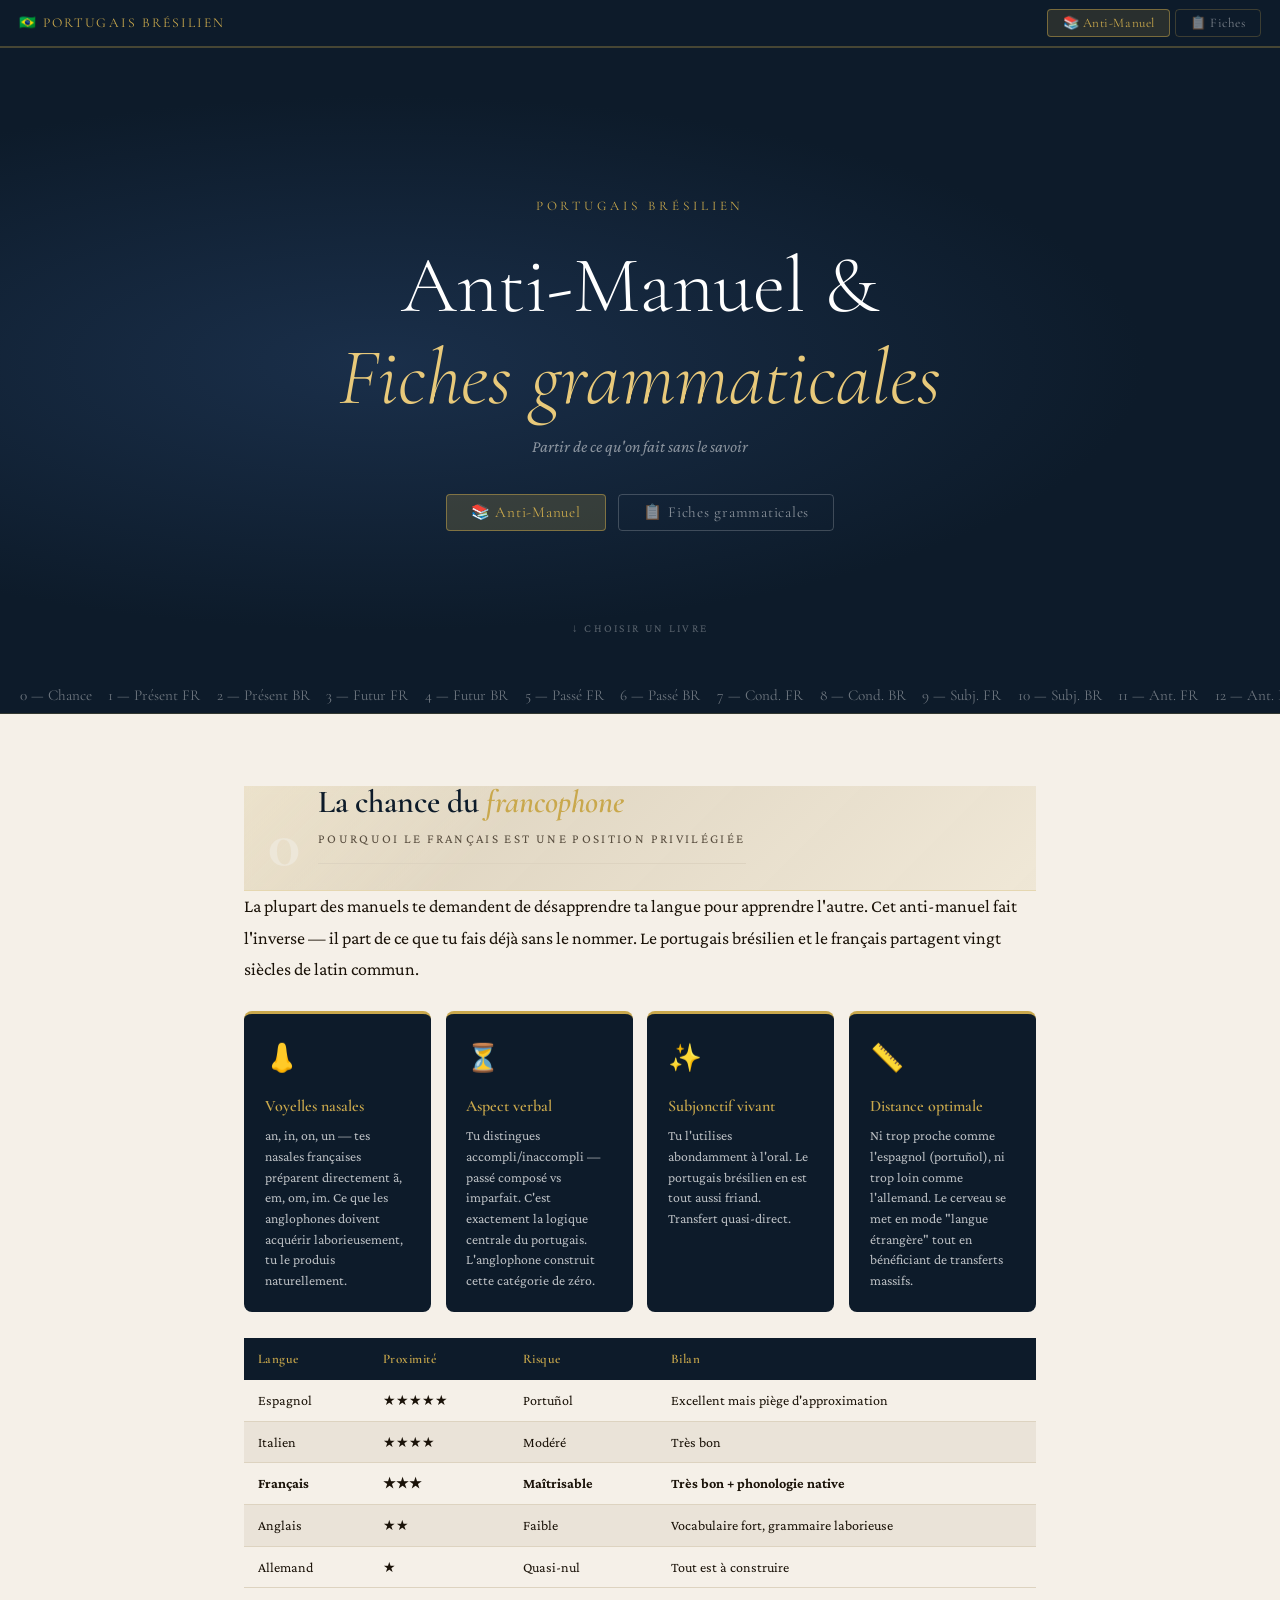
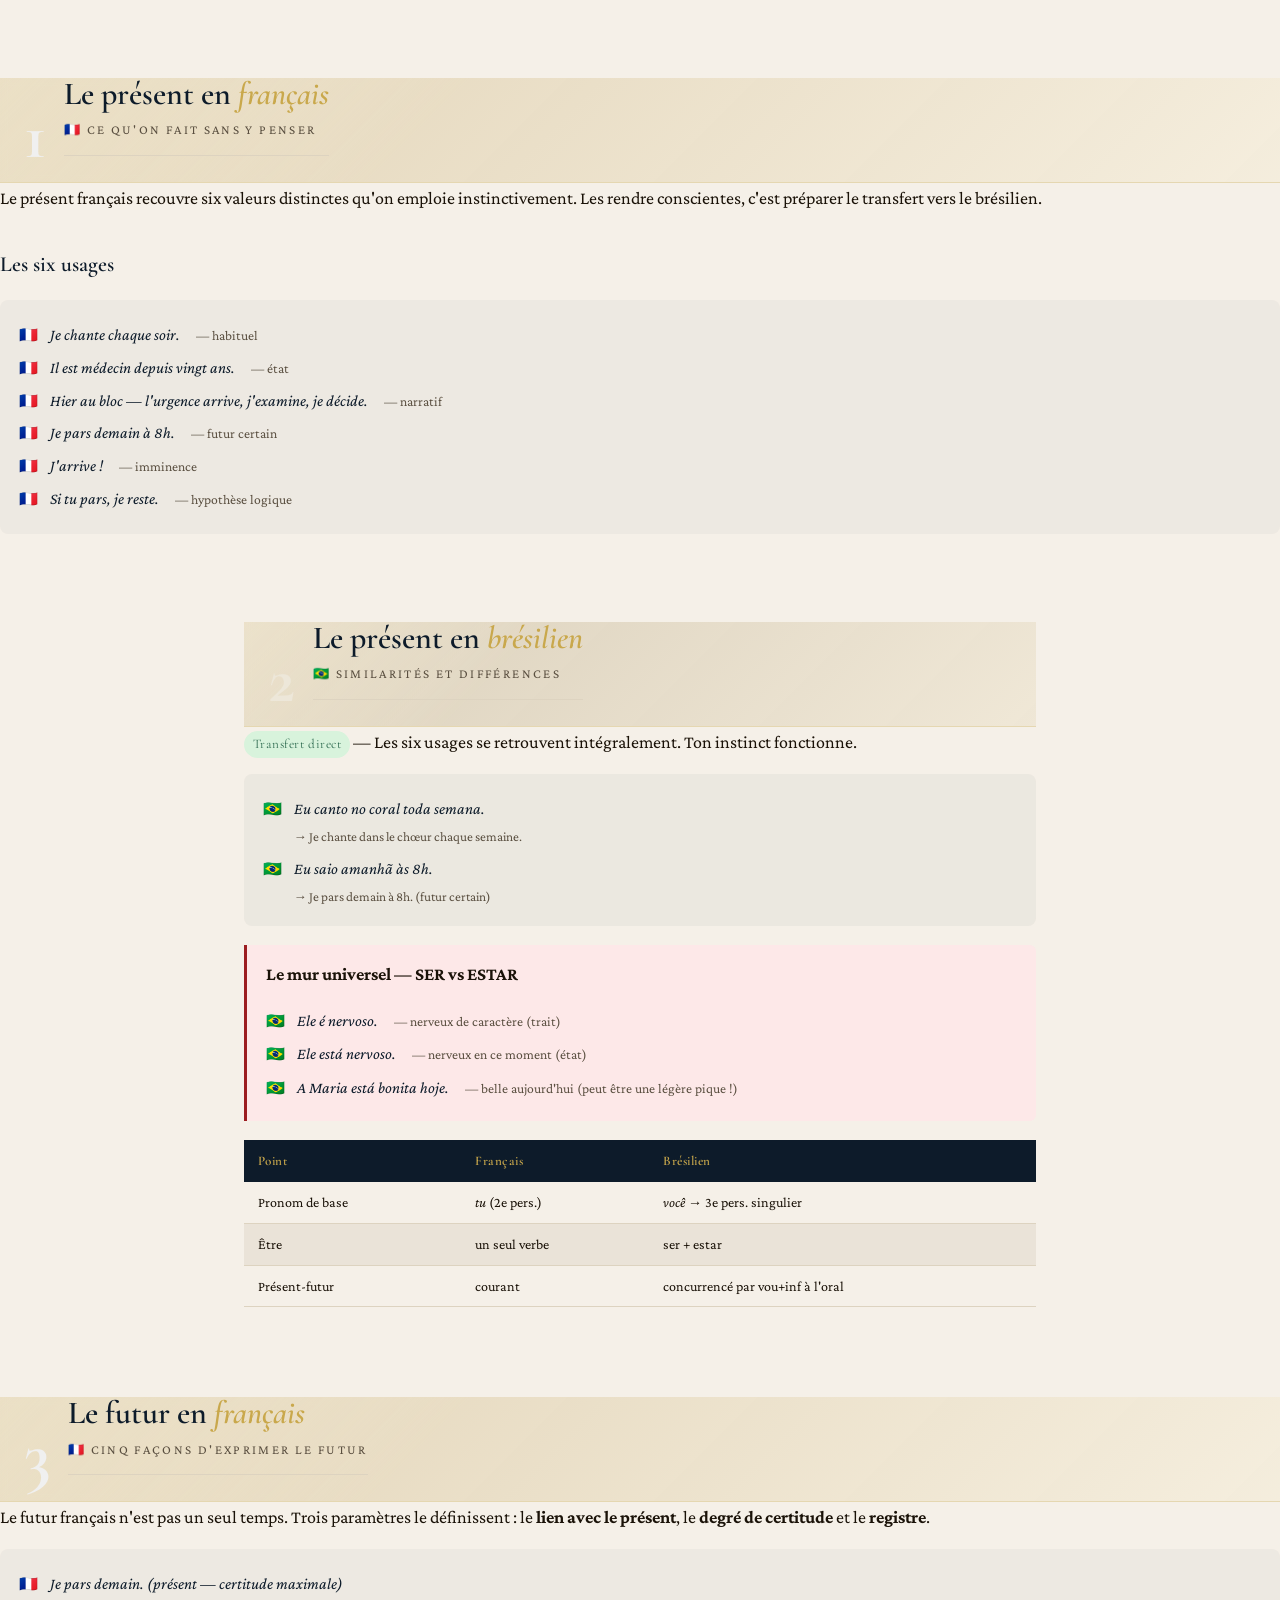
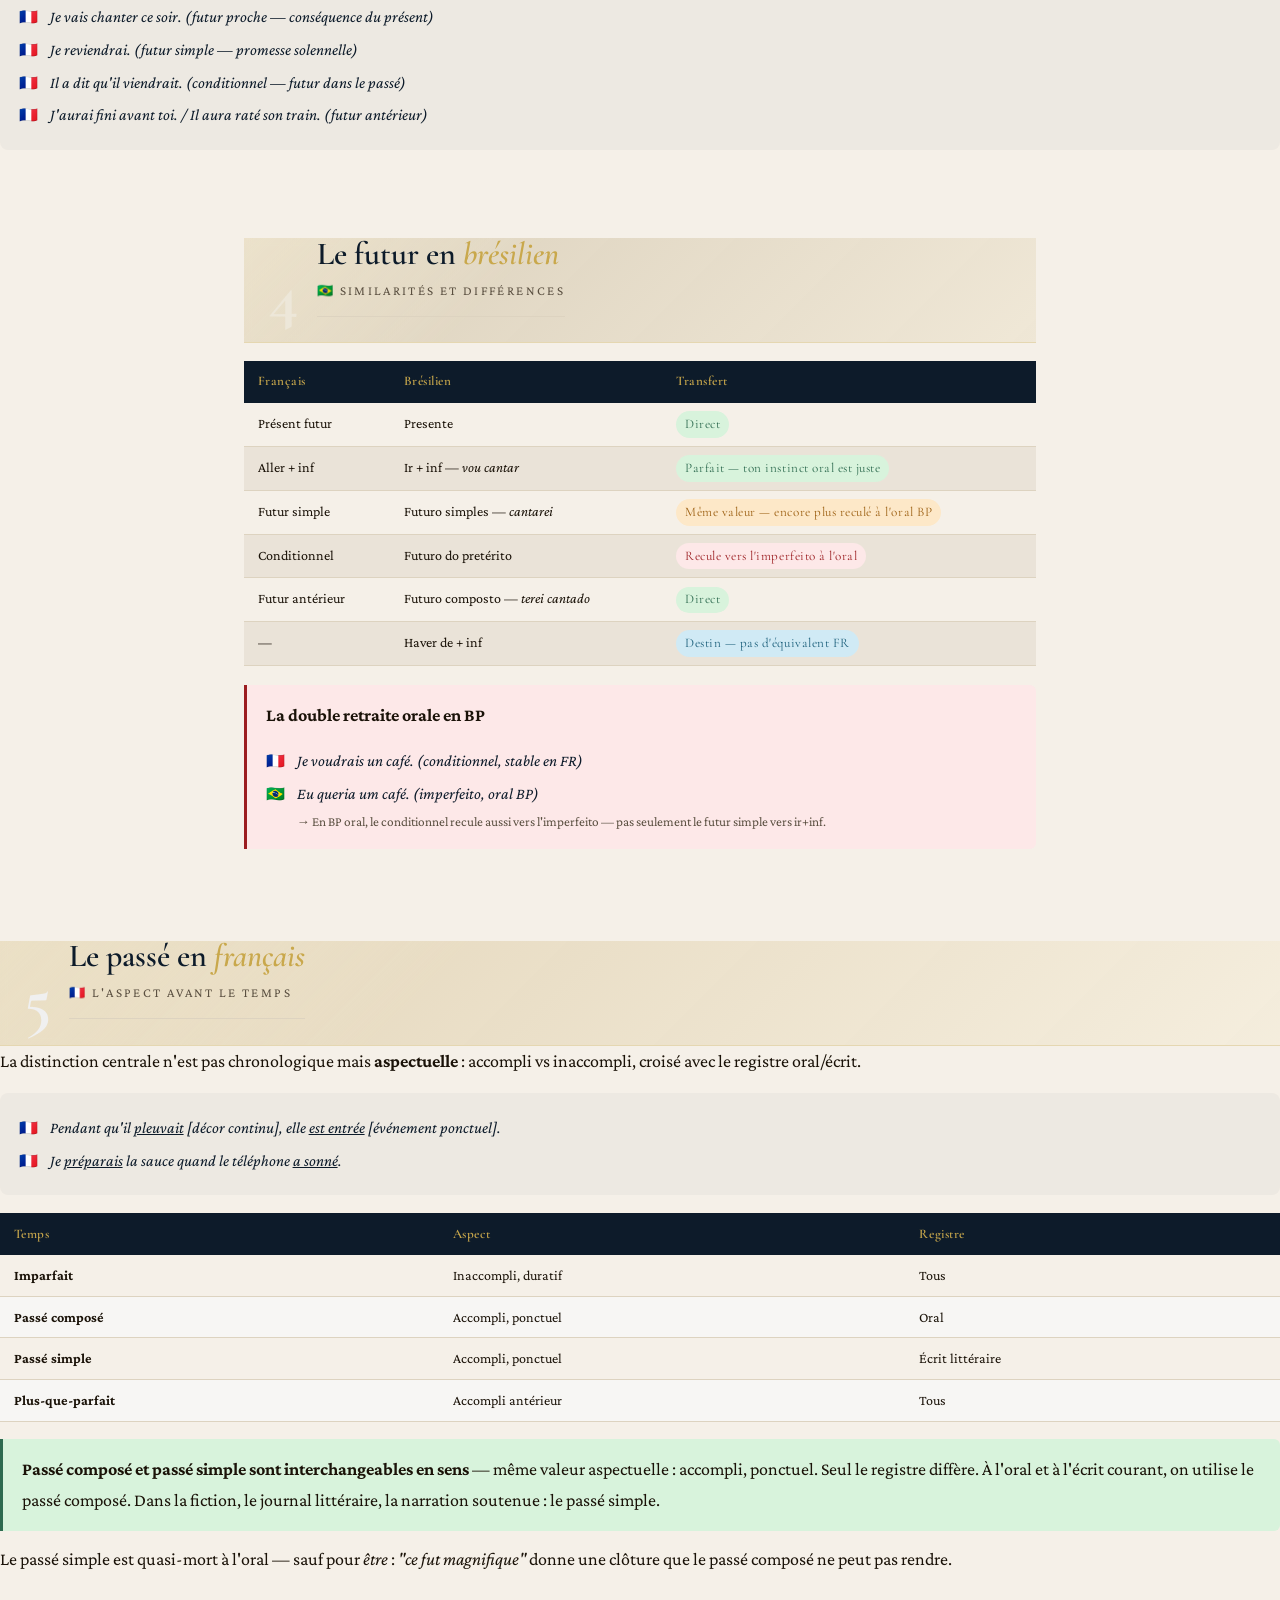
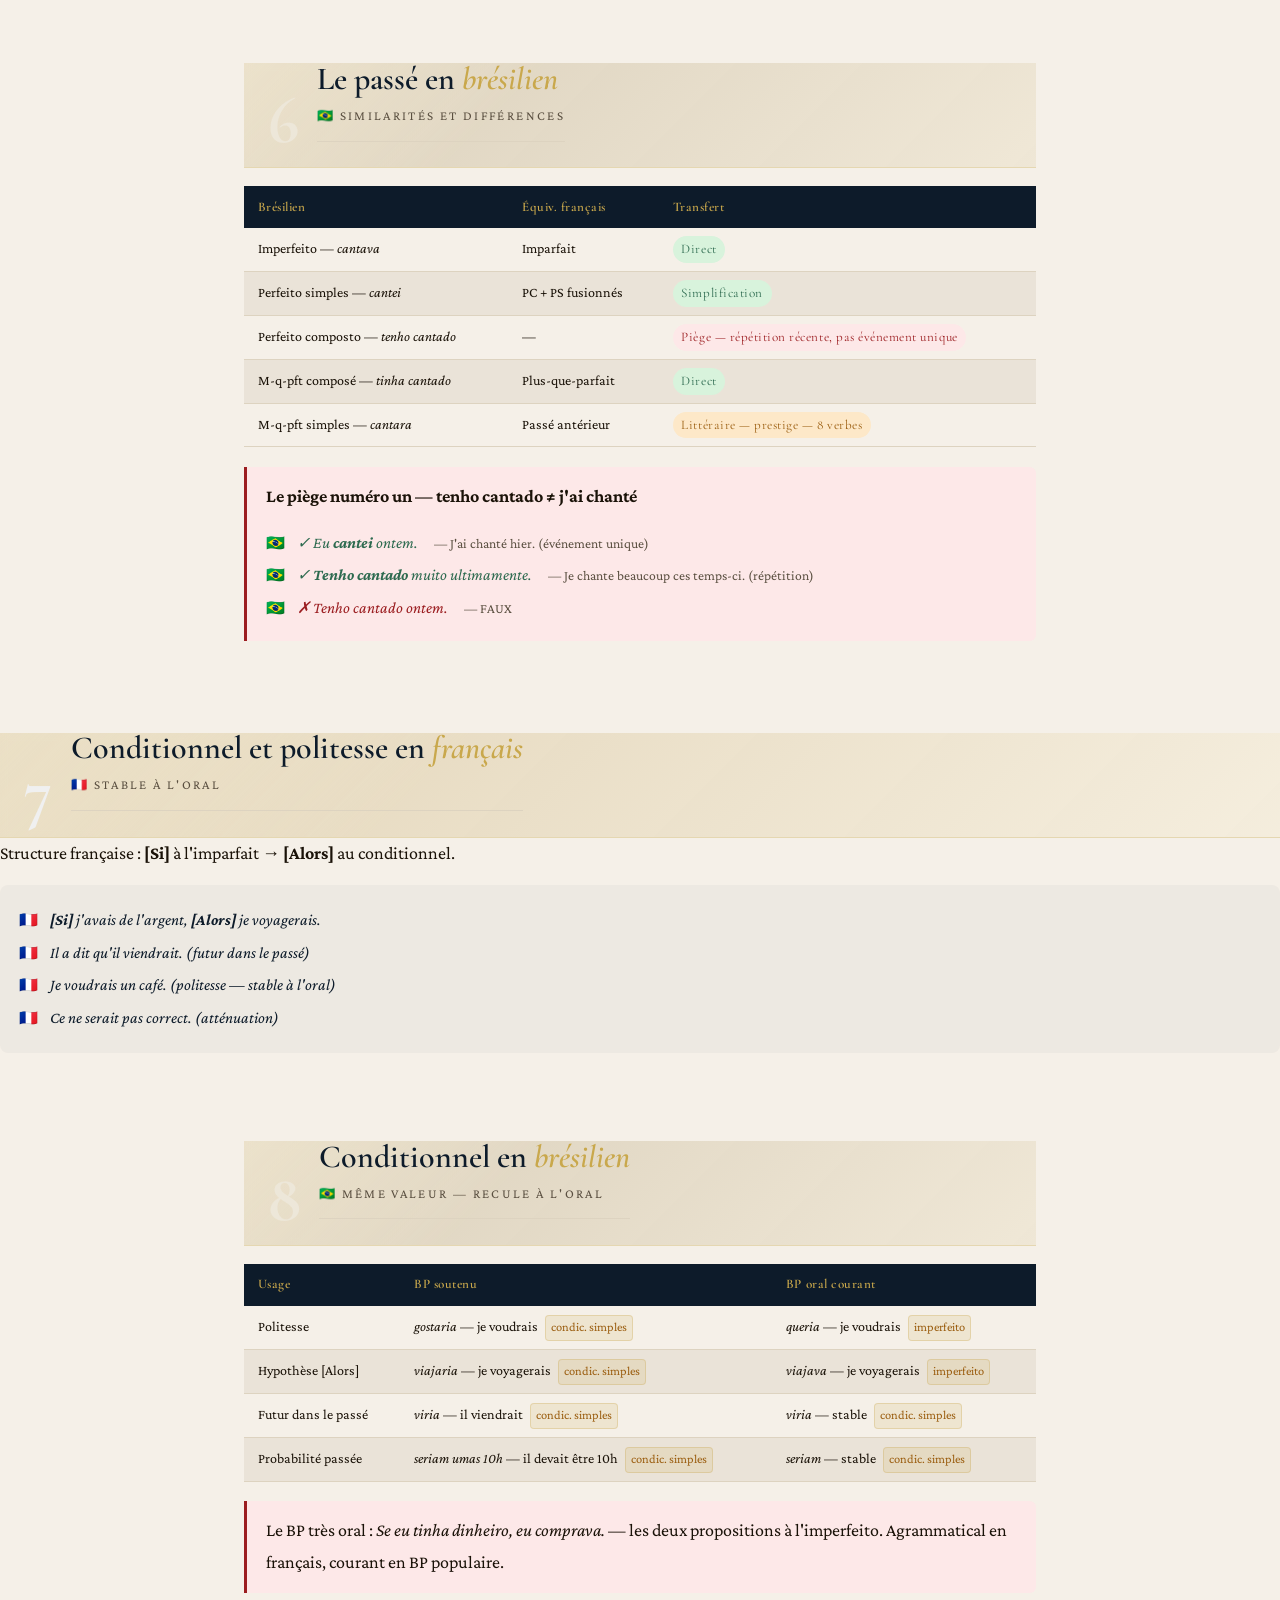
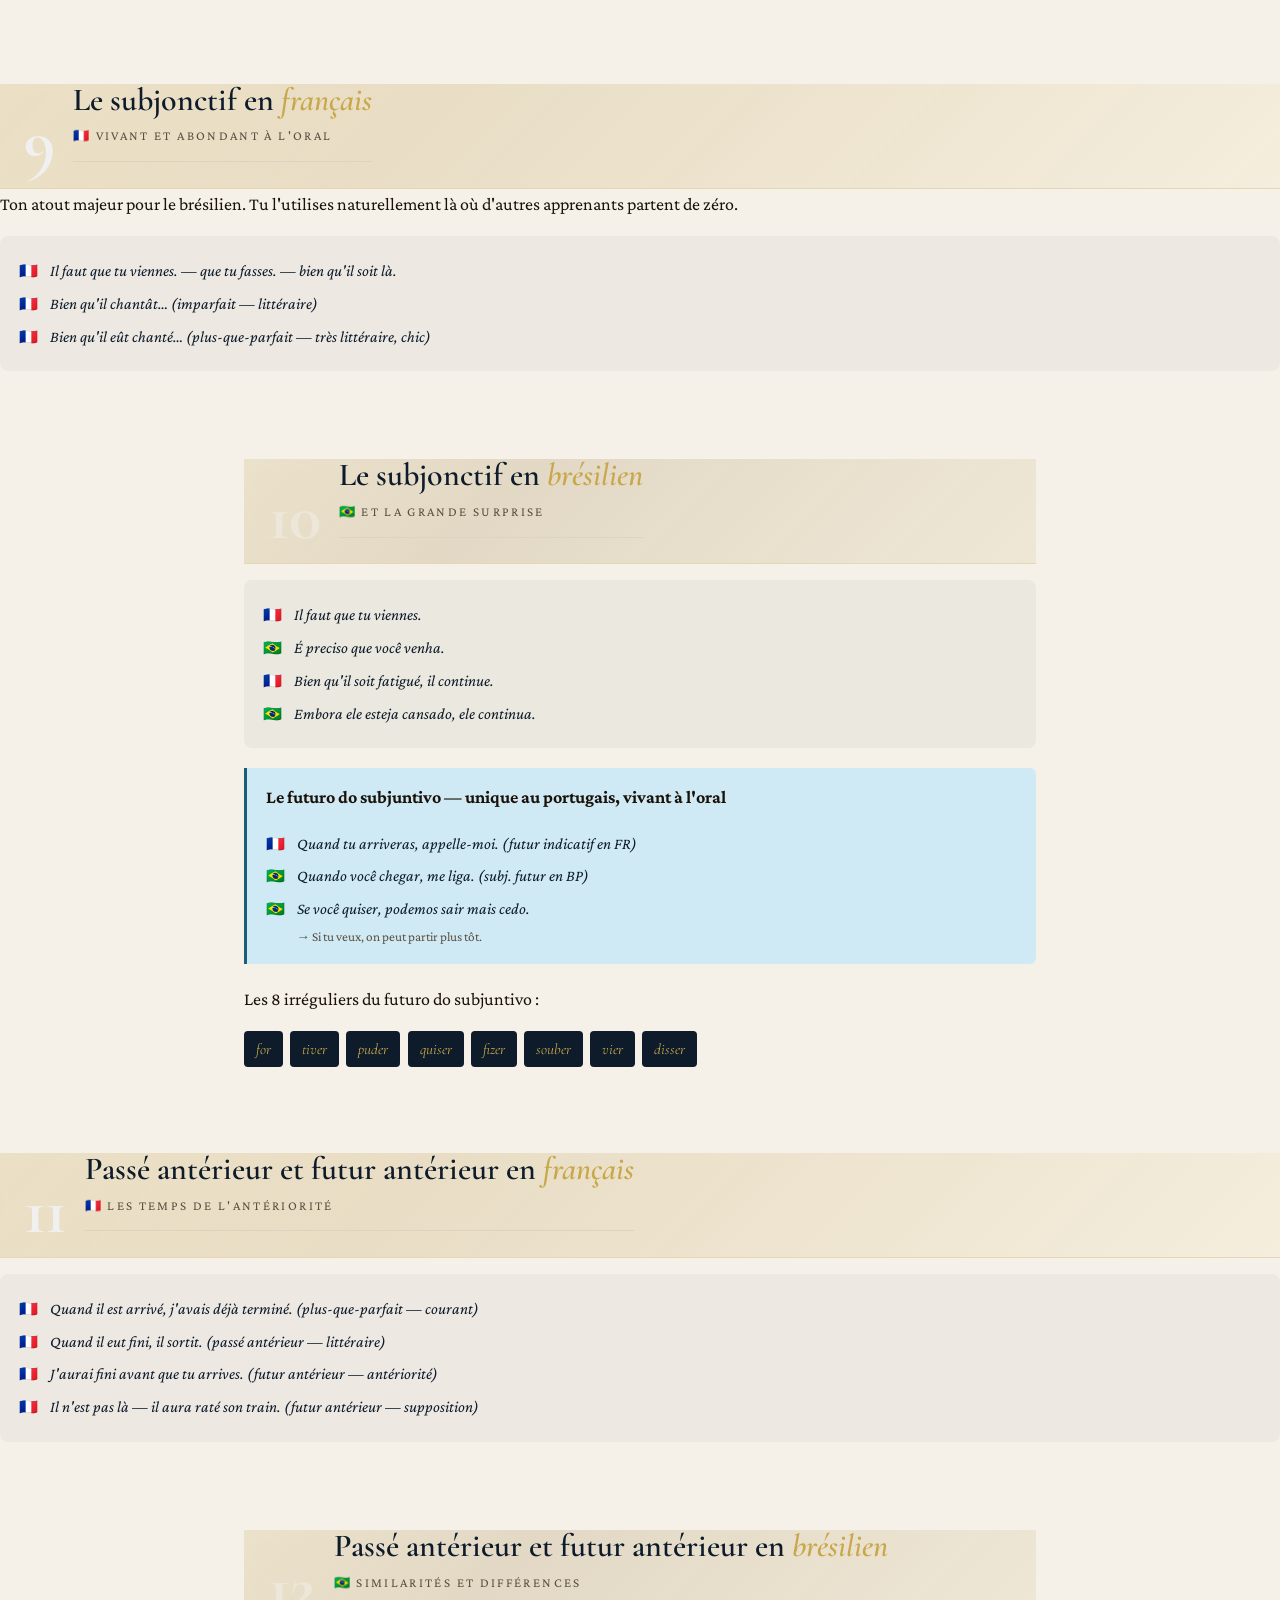
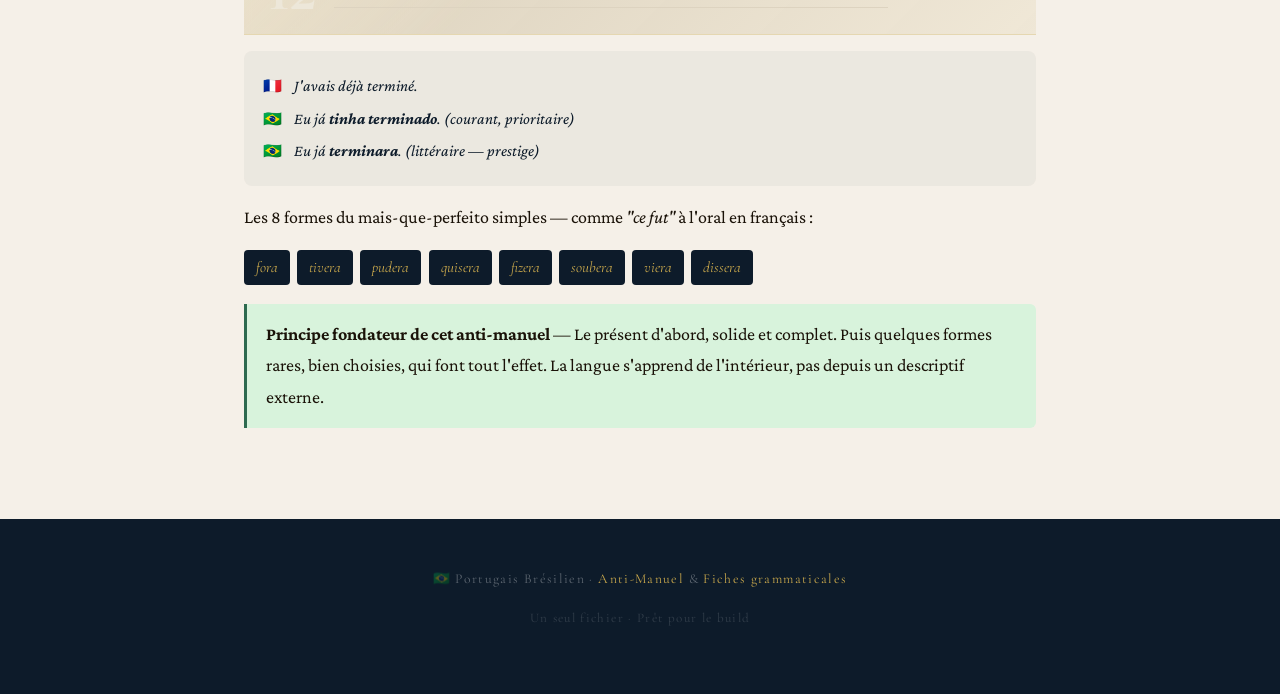
==== commit b405aa91: "iota 34" ====
--- a/ref-fr.html
+++ b/ref-fr.html
@@ -120,33 +120,38 @@
 .am-section.alt-bg .am-inner{max-width:840px;margin:0 auto;padding:4.5rem 1.5rem;}
 .am-sn{font-family:'Cormorant Garamond',serif;font-size:4.2rem;font-weight:700;color:var(--cream-dark);line-height:1;margin-bottom:-.7rem;letter-spacing:-.02em;}
 .alt-bg .am-sn{color:#f0f0f0;}
-.am-head{
-  display:flex;justify-content:space-between;align-items:flex-start;gap:1rem;flex-wrap:wrap;
+.am-head{display:flex;justify-content:space-between;align-items:flex-start;gap:1rem;flex-wrap:wrap;flex:1;}
+
+h2{font-family:'Cormorant Garamond',serif;font-size:2rem;font-weight:600;color:var(--midnight);margin-bottom:.4rem;line-height:1.2;}
+h2 em{font-style:italic;color:var(--gold);}
+.am-header{
   position:sticky;
   top:calc(var(--switcher-h) + var(--nav-h));
-  z-index:10;
-  margin:0 -1.5rem;
-  padding:.9rem 1.5rem .7rem;
-  background:var(--cream);
-  box-shadow:0 6px 20px rgba(13,27,42,.08);
+  z-index:100;
+  height:var(--ch-h);
   overflow:hidden;
-}
-/* Fond atmosphérique sur le header sticky */
-.am-head::after{
-  content:'';
+  display:flex;
+  align-items:center;
+  gap:1.2rem;
+  padding:0 1.5rem;
+  backdrop-filter:blur(4px);
+  -webkit-backdrop-filter:blur(4px);
+}
+.am-bg{
   position:absolute;
-  inset:0;
-  background:
-    radial-gradient(ellipse 90% 100% at 0% 50%, rgba(201,168,76,.09) 0%, transparent 60%),
-    radial-gradient(ellipse 70% 80% at 100% 30%, rgba(13,27,42,.06) 0%, transparent 55%);
-  pointer-events:none;
-  z-index:0;
-}
-.am-head > *{position:relative;z-index:1;}
-/* Blanc sur les sections françaises (alt-bg) */
-.alt-bg .am-head{background:white;}
-h2{font-family:'Cormorant Garamond',serif;font-size:2rem;font-weight:600;color:var(--midnight);margin-bottom:.4rem;line-height:1.2;}
-h2 em{font-style:italic;color:var(--gold);}
+  inset:-40px 0;
+  will-change:transform;
+  opacity:1;
+}
+.am-header{border-bottom:1px solid rgba(201,168,76,.35);}
+.alt-bg .am-header .am-bg{
+  background:linear-gradient(135deg, rgba(201,168,76,.22) 0%, rgba(232,220,195,.97) 35%, rgba(245,238,222,.99) 100%);
+}
+.am-section .am-header .am-bg{
+  background:linear-gradient(135deg, rgba(201,168,76,.18) 0%, rgba(225,215,195,.97) 35%, rgba(240,232,215,.99) 100%);
+}
+.am-header .am-sn{flex-shrink:0;position:relative;z-index:1;}
+.am-header .am-head{position:relative;z-index:1;background:transparent;}
 .slang{font-size:.82rem;color:var(--text-light);letter-spacing:.18em;text-transform:uppercase;margin-bottom:1.8rem;padding-bottom:.8rem;border-bottom:1px solid var(--border);display:flex;align-items:center;gap:.6rem;flex-wrap:wrap;}
 p{margin-bottom:1rem;}
 h3{font-family:'Cormorant Garamond',serif;font-size:1.35rem;font-weight:600;color:var(--midnight);margin:2rem 0 .7rem;}
@@ -395,7 +400,6 @@
 <div class="am-sn">1</div>
 <div class="am-head">
 <div><h2>Le présent en <em>français</em></h2><div class="slang">&#127467;&#127479; Ce qu'on fait sans y penser</div></div>
-<button class="xlink" onclick="goToFiche('ch1-a')">&#128203; Fiche Ch01</button>
 </div>
 <p>Le présent français recouvre six valeurs distinctes qu'on emploie instinctivement. Les rendre conscientes, c'est préparer le transfert vers le brésilien.</p>
 <h3>Les six usages</h3>
@@ -414,7 +418,6 @@
 <div class="am-sn">2</div>
 <div class="am-head">
 <div><h2>Le présent en <em>brésilien</em></h2><div class="slang">&#127463;&#127479; Similarités et différences</div></div>
-<button class="xlink" onclick="goToFiche('ch1-a')">&#128203; Fiche Ch01</button>
 </div>
 <p><span class="badge bg">Transfert direct</span> — Les six usages se retrouvent intégralement. Ton instinct fonctionne.</p>
 <div class="exblock">
@@ -442,7 +445,6 @@
 <div class="am-sn">3</div>
 <div class="am-head">
 <div><h2>Le futur en <em>français</em></h2><div class="slang">&#127467;&#127479; Cinq façons d'exprimer le futur</div></div>
-<button class="xlink" onclick="goToFiche('ch2-a')">&#128203; Fiches Ch02–05</button>
 </div>
 <p>Le futur français n'est pas un seul temps. Trois paramètres le définissent : le <strong>lien avec le présent</strong>, le <strong>degré de certitude</strong> et le <strong>registre</strong>.</p>
 <div class="exblock">
@@ -459,7 +461,6 @@
 <div class="am-sn">4</div>
 <div class="am-head">
 <div><h2>Le futur en <em>brésilien</em></h2><div class="slang">&#127463;&#127479; Similarités et différences</div></div>
-<button class="xlink" onclick="goToFiche('ch2-a')">&#128203; Fiches Ch02–05</button>
 </div>
 <div class="tw"><table class="ctab">
 <thead><tr><th>Français</th><th>Brésilien</th><th>Transfert</th></tr></thead>
@@ -484,7 +485,6 @@
 <div class="am-sn">5</div>
 <div class="am-head">
 <div><h2>Le passé en <em>français</em></h2><div class="slang">&#127467;&#127479; L'aspect avant le temps</div></div>
-<button class="xlink" onclick="goToFiche('ch6-a')">&#128203; Fiches Ch06–10</button>
 </div>
 <p>La distinction centrale n'est pas chronologique mais <strong>aspectuelle</strong> : accompli vs inaccompli, croisé avec le registre oral/écrit.</p>
 <div class="exblock">
@@ -508,7 +508,6 @@
 <div class="am-sn">6</div>
 <div class="am-head">
 <div><h2>Le passé en <em>brésilien</em></h2><div class="slang">&#127463;&#127479; Similarités et différences</div></div>
-<button class="xlink" onclick="goToFiche('ch6-a')">&#128203; Fiches Ch06–10</button>
 </div>
 <div class="tw"><table class="ctab">
 <thead><tr><th>Brésilien</th><th>Équiv. français</th><th>Transfert</th></tr></thead>
@@ -532,7 +531,6 @@
 <div class="am-sn">7</div>
 <div class="am-head">
 <div><h2>Conditionnel et politesse en <em>français</em></h2><div class="slang">&#127467;&#127479; Stable à l'oral</div></div>
-<button class="xlink" onclick="goToFiche('ch11-a')">&#128203; Fiche Ch11</button>
 </div>
 <p>Structure française : <strong>[Si]</strong> à l'imparfait → <strong>[Alors]</strong> au conditionnel.</p>
 <div class="exblock">
@@ -548,7 +546,6 @@
 <div class="am-sn">8</div>
 <div class="am-head">
 <div><h2>Conditionnel en <em>brésilien</em></h2><div class="slang">&#127463;&#127479; Même valeur — recule à l'oral</div></div>
-<button class="xlink" onclick="goToFiche('ch11-a')">&#128203; Fiche Ch11</button>
 </div>
 <div class="tw"><table class="ctab">
 <thead><tr><th>Usage</th><th>BP soutenu</th><th>BP oral courant</th></tr></thead>
@@ -566,7 +563,6 @@
 <div class="am-sn">9</div>
 <div class="am-head">
 <div><h2>Le subjonctif en <em>français</em></h2><div class="slang">&#127467;&#127479; Vivant et abondant à l'oral</div></div>
-<button class="xlink" onclick="goToFiche('ch12-a')">&#128203; Fiches Ch12–15</button>
 </div>
 <p>Ton atout majeur pour le brésilien. Tu l'utilises naturellement là où d'autres apprenants partent de zéro.</p>
 <div class="exblock">
@@ -581,7 +577,6 @@
 <div class="am-sn">10</div>
 <div class="am-head">
 <div><h2>Le subjonctif en <em>brésilien</em></h2><div class="slang">&#127463;&#127479; Et la grande surprise</div></div>
-<button class="xlink" onclick="goToFiche('ch12-a')">&#128203; Fiches Ch12–15</button>
 </div>
 <div class="exblock">
 <div class="exrow"><span class="exlang">&#127467;&#127479;</span><span class="extext">Il faut que tu viennes.</span></div>
@@ -608,7 +603,6 @@
 <div class="am-sn">11</div>
 <div class="am-head">
 <div><h2>Passé antérieur et futur antérieur en <em>français</em></h2><div class="slang">&#127467;&#127479; Les temps de l'antériorité</div></div>
-<button class="xlink" onclick="goToFiche('ch9-a')">&#128203; Fiches Ch04 / Ch09 / Ch10</button>
 </div>
 <div class="exblock">
 <div class="exrow"><span class="exlang">&#127467;&#127479;</span><span class="extext">Quand il est arrivé, j'avais déjà terminé. (plus-que-parfait — courant)</span></div>
@@ -623,7 +617,6 @@
 <div class="am-sn">12</div>
 <div class="am-head">
 <div><h2>Passé antérieur et futur antérieur en <em>brésilien</em></h2><div class="slang">&#127463;&#127479; Similarités et différences</div></div>
-<button class="xlink" onclick="goToFiche('ch9-a')">&#128203; Fiches Ch04 / Ch09 / Ch10</button>
 </div>
 <div class="exblock">
 <div class="exrow"><span class="exlang">&#127467;&#127479;</span><span class="extext">J'avais déjà terminé.</span></div>
@@ -1430,8 +1423,8 @@
 function updateAll(){
   const sw = switcherH(), nv = navH(), ch = chH();
   const topOffset = sw + nv;
-  // 1. Parallax — Fiches ET Anti-Manuel, seulement les chapitres visibles
-  if (true) {
+  // 1. Parallax Fiches — désactivé, le sticky naturel suffit
+  if (false) {
     const vpBottom = window.innerHeight + 300;
     document.querySelectorAll('.chapter').forEach(chapter => {
       const chRect = chapter.getBoundingClientRect();
@@ -1451,7 +1444,17 @@
     });
   }
 
-  // 2. Anti-manuel nav: highlight active section
+  // 2. Parallax Anti-Manuel — uniquement les .am-bg visibles
+  document.querySelectorAll('.am-bg').forEach(function(bg) {
+    var hdr = bg.parentElement;
+    var rect = hdr.getBoundingClientRect();
+    if (rect.bottom < -200 || rect.top > vpBottom) return;
+    var speed = parseFloat(bg.dataset.speed || 0.3);
+    var progress = Math.max(0, topOffset - rect.top);
+    bg.style.transform = 'translate3d(0,' + (progress * speed) + 'px,0)';
+  });
+
+  // 3. Anti-manuel nav: highlight active section
   updateActiveNav('#am-nav', '[id^="s"]', topOffset);
 
   // 3. Fiches nav: highlight active chapter
@@ -1486,6 +1489,21 @@
 window.addEventListener('scroll', _onScroll, {passive: true});
 window.addEventListener('resize', _onScroll, {passive: true});
 
+/* Construire les .am-header (numéro + titre + fond) */
+document.querySelectorAll('#book-am .am-sn').forEach(function(sn) {
+  var head = sn.nextElementSibling;
+  if (!head || !head.classList.contains('am-head')) return;
+  var wrapper = document.createElement('div');
+  wrapper.className = 'am-header';
+  var bg = document.createElement('div');
+  bg.className = 'am-bg';
+  bg.dataset.speed = '0.3';
+  wrapper.appendChild(bg);
+  sn.parentNode.insertBefore(wrapper, sn);
+  wrapper.appendChild(sn);
+  wrapper.appendChild(head);
+});
+
 updateAll();
 
 /* Masquer la navigation interne quand chargé dans un iframe */
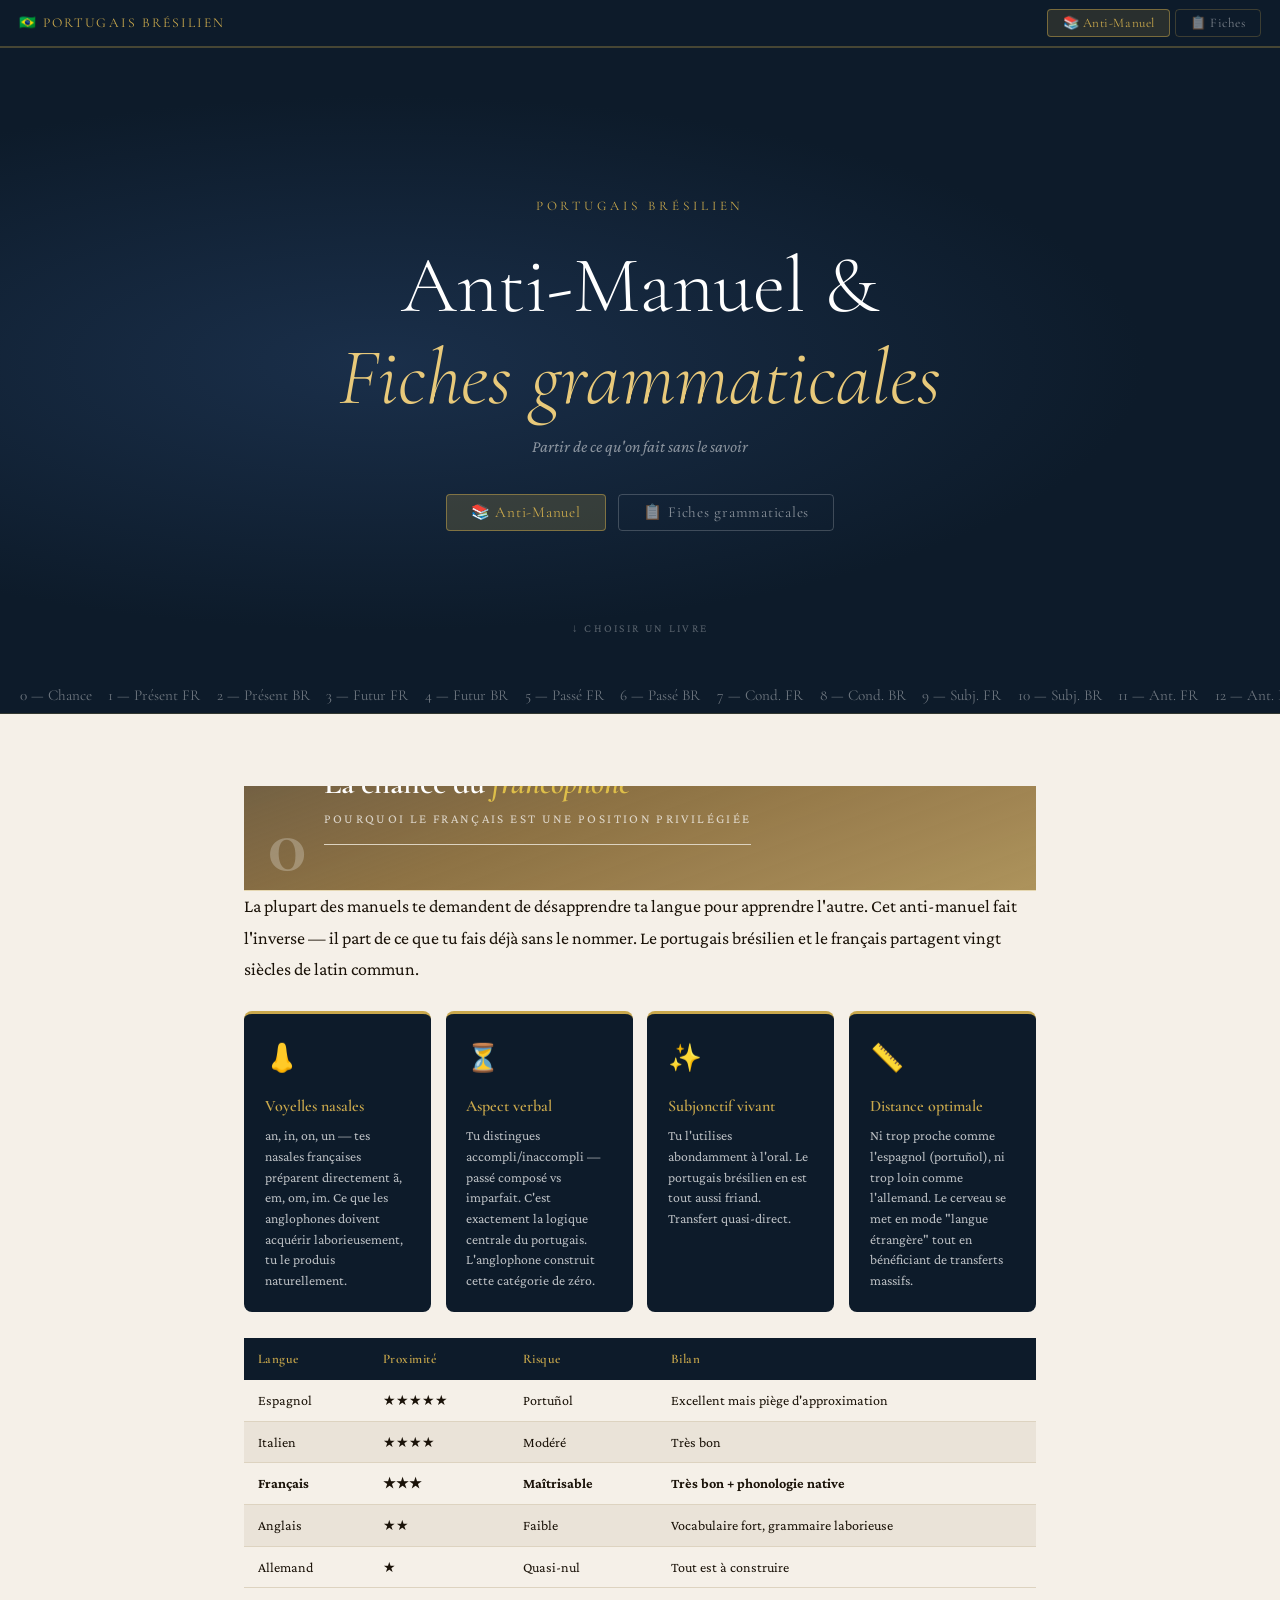
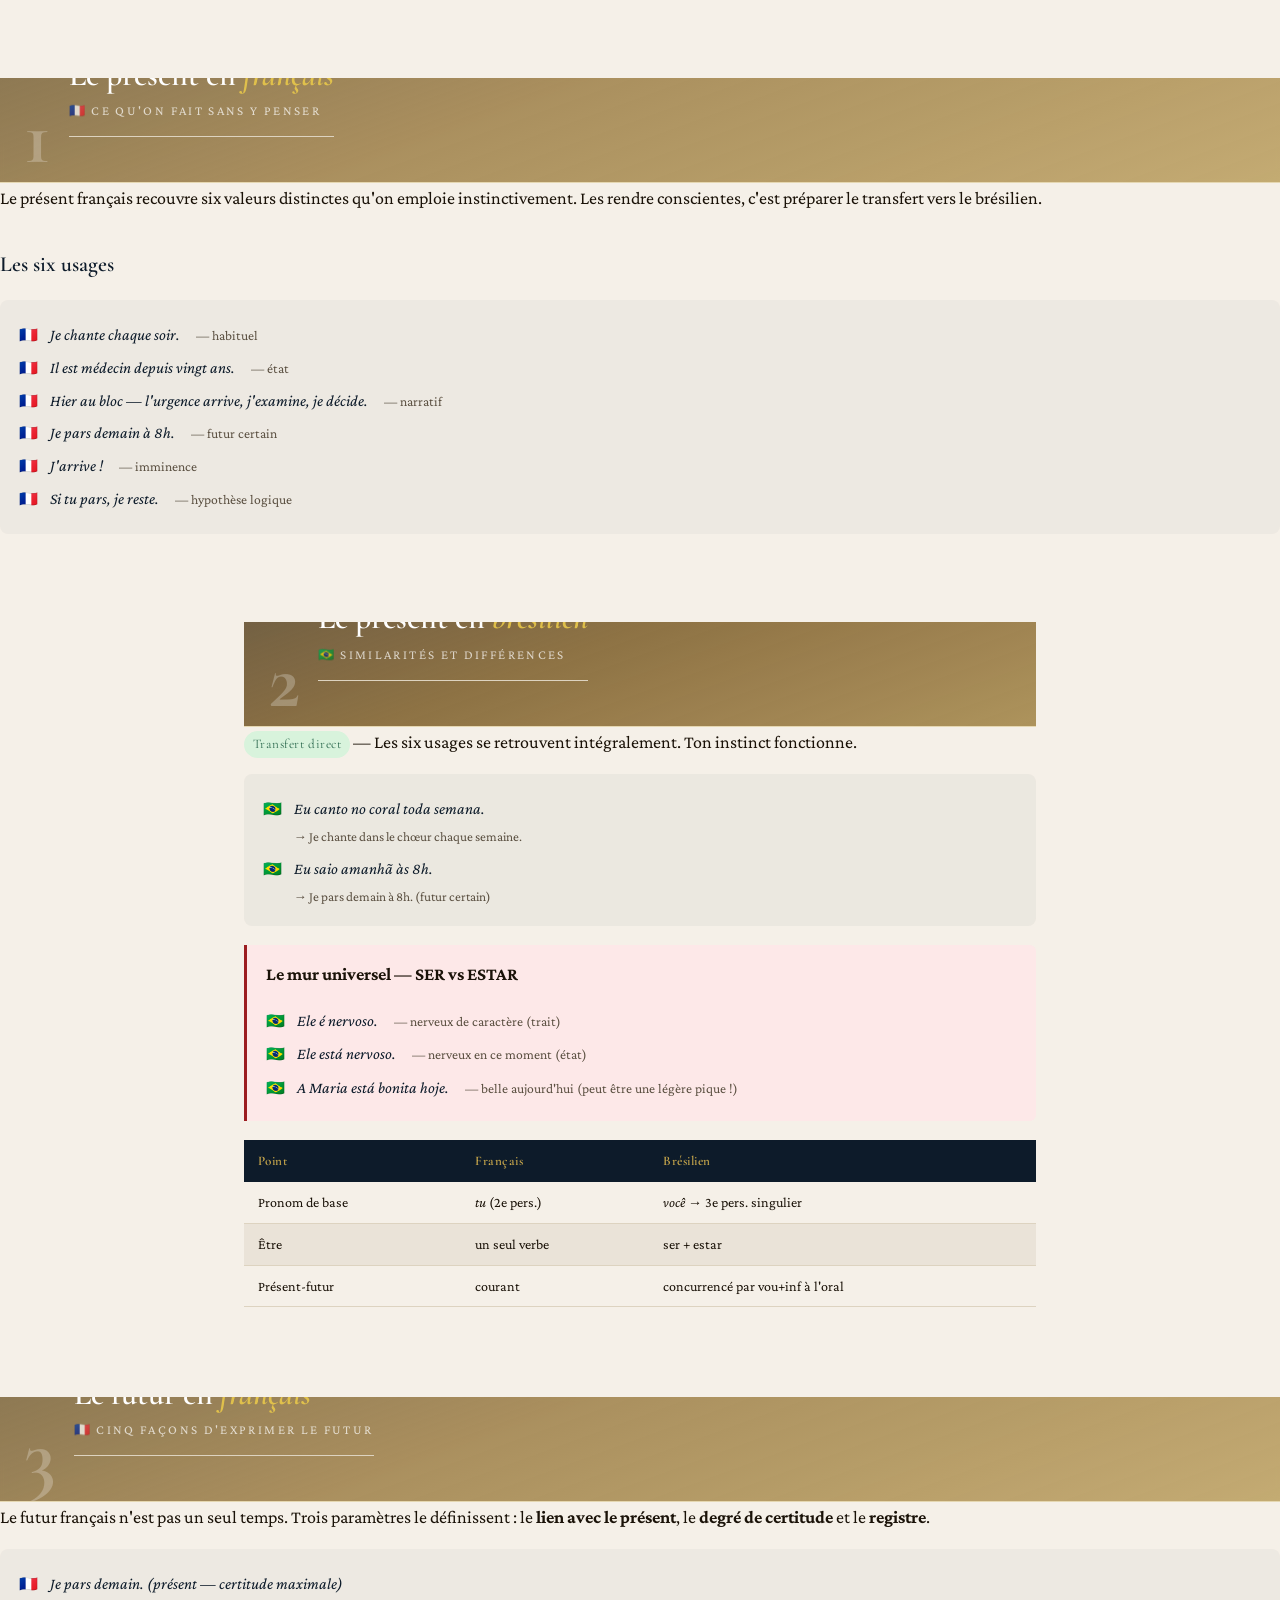
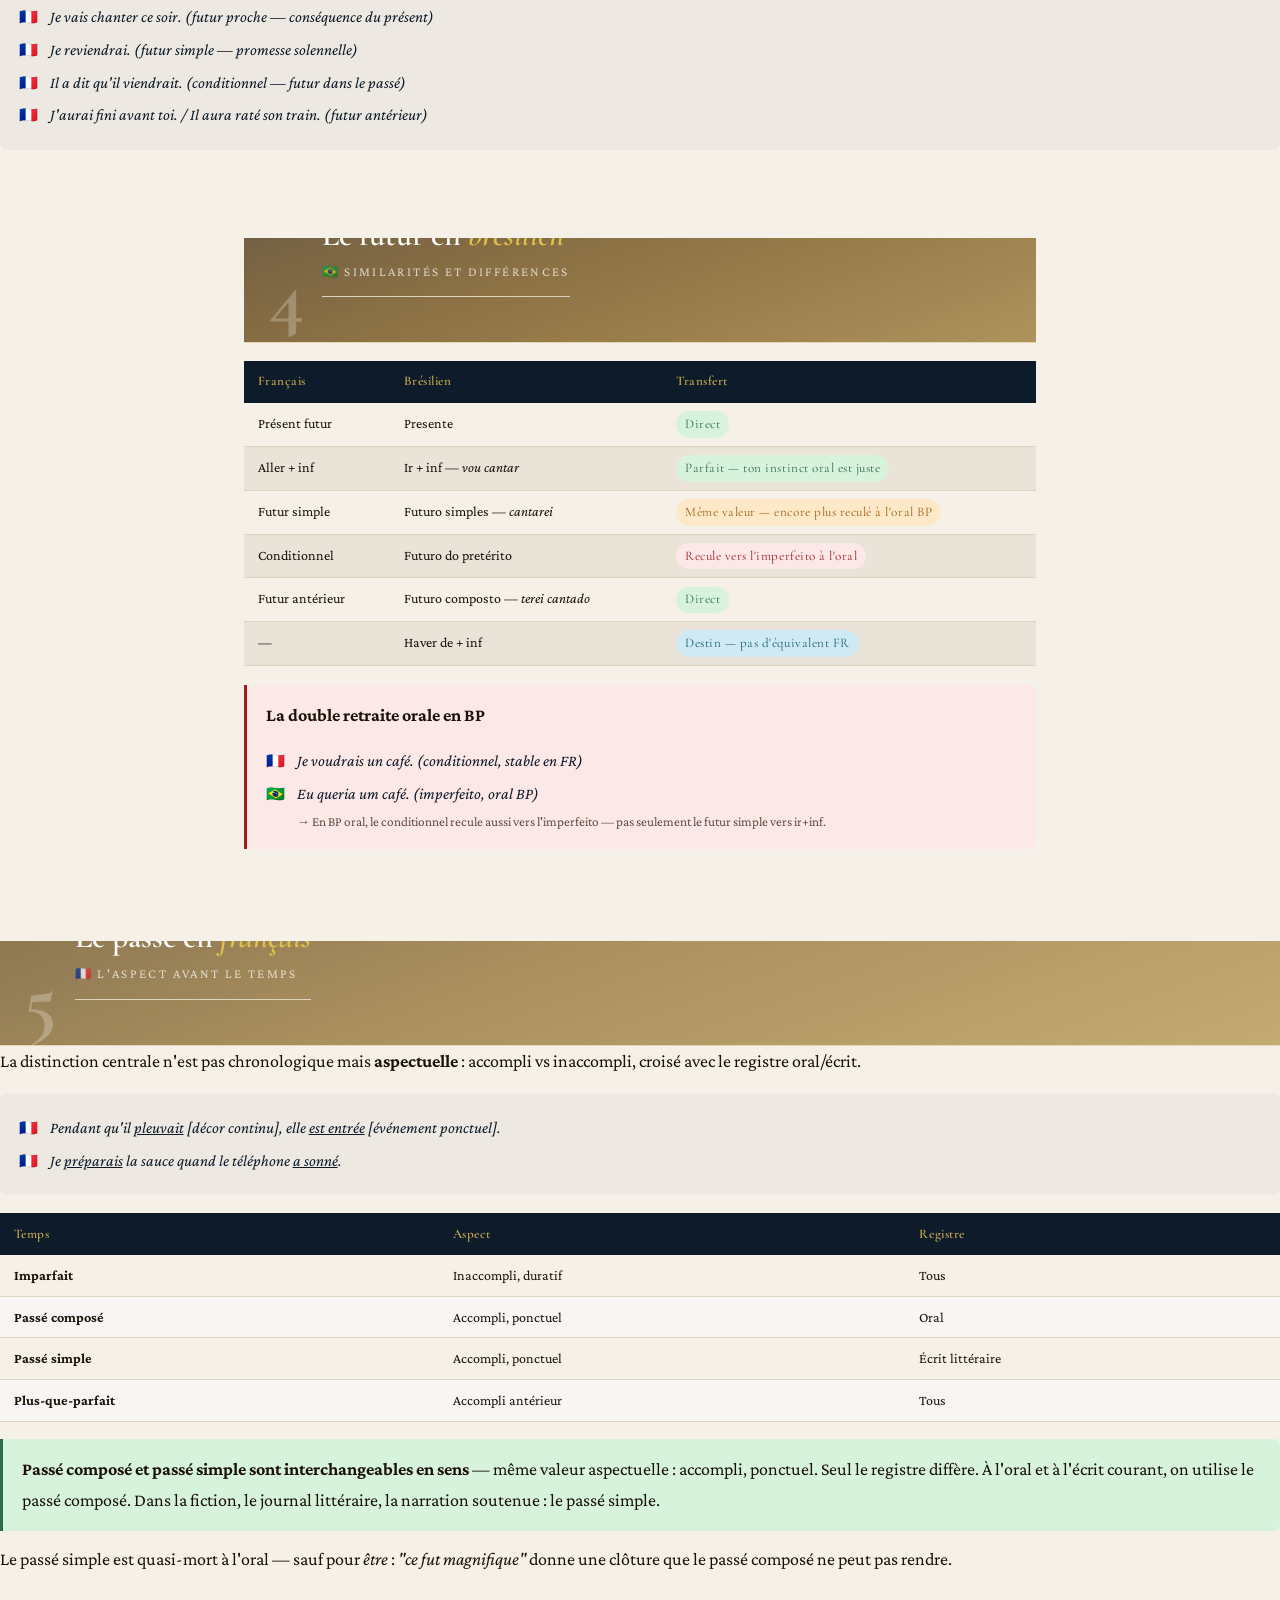
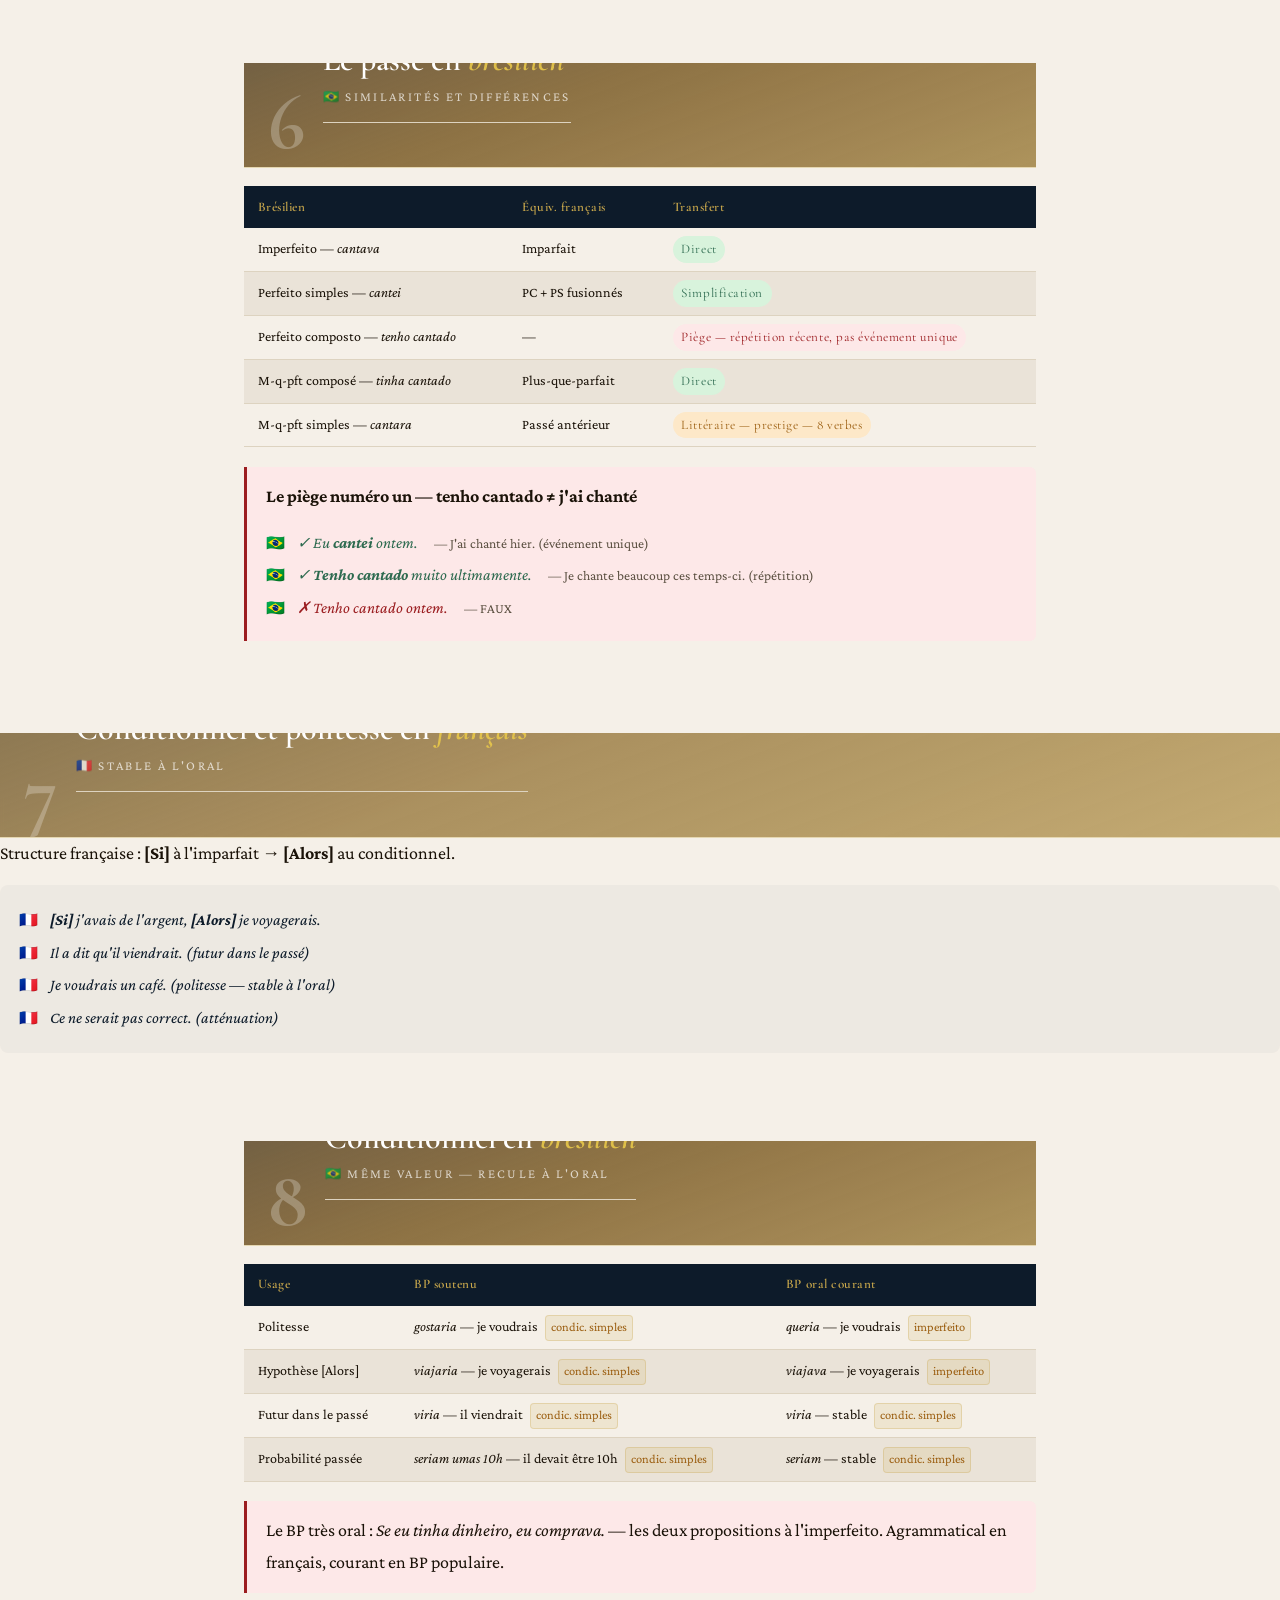
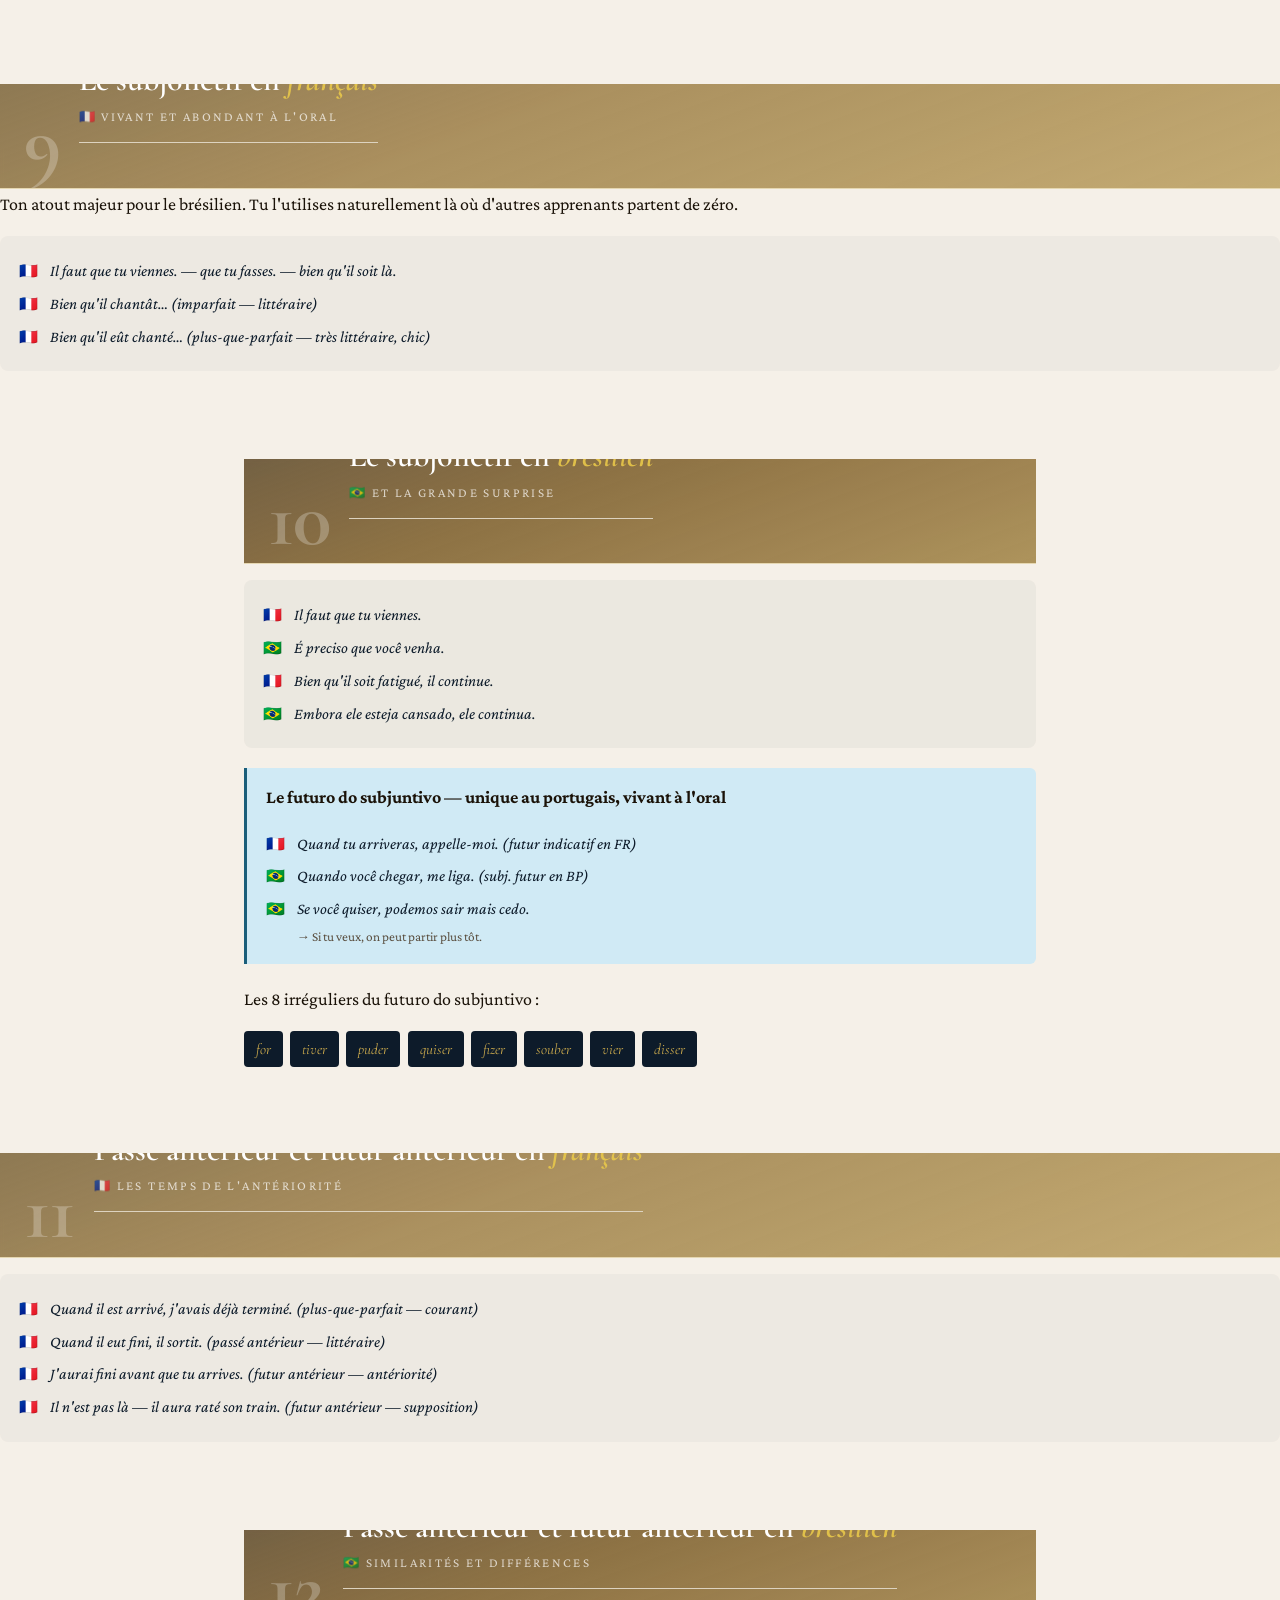
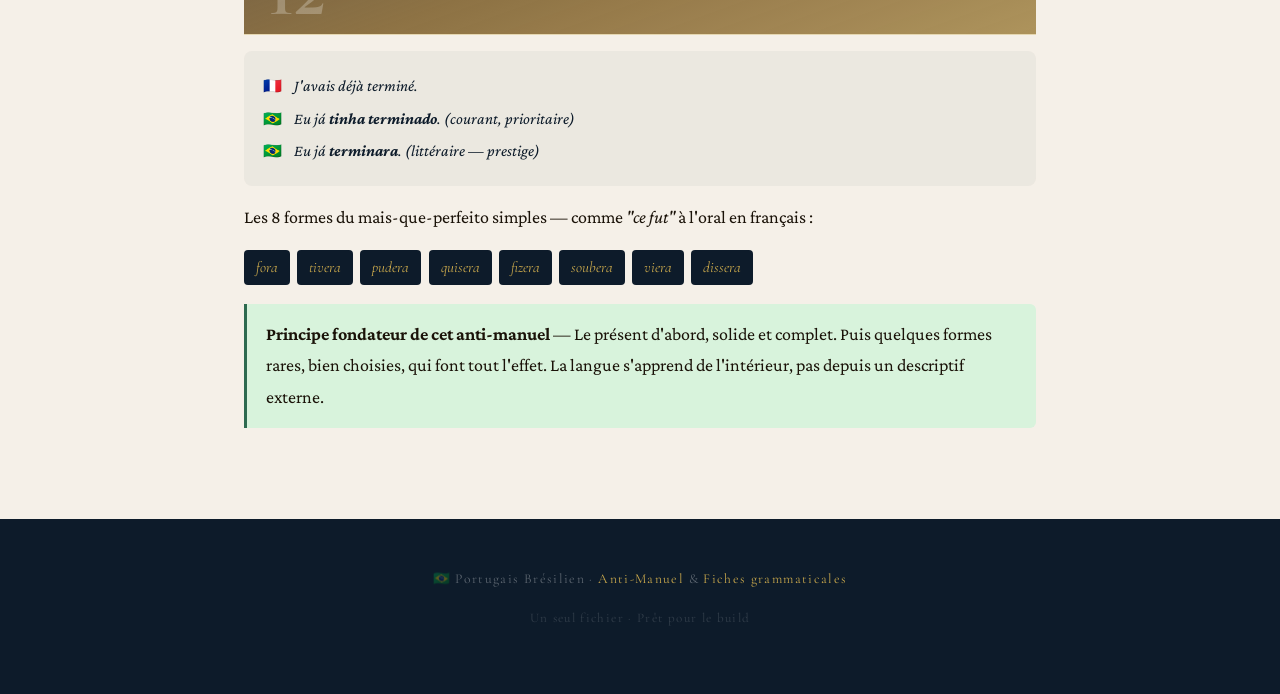
==== commit ee7089a1: "iota 35" ====
--- a/ref-fr.html
+++ b/ref-fr.html
@@ -131,11 +131,11 @@
   height:var(--ch-h);
   overflow:hidden;
   display:flex;
-  align-items:center;
+  align-items:flex-end;
   gap:1.2rem;
-  padding:0 1.5rem;
-  backdrop-filter:blur(4px);
-  -webkit-backdrop-filter:blur(4px);
+  padding:0 1.5rem 1rem;
+  backdrop-filter:blur(2px);
+  -webkit-backdrop-filter:blur(2px);
 }
 .am-bg{
   position:absolute;
@@ -145,13 +145,16 @@
 }
 .am-header{border-bottom:1px solid rgba(201,168,76,.35);}
 .alt-bg .am-header .am-bg{
-  background:linear-gradient(135deg, rgba(201,168,76,.22) 0%, rgba(232,220,195,.97) 35%, rgba(245,238,222,.99) 100%);
+  background:linear-gradient(160deg, rgba(100,75,30,.75) 0%, rgba(160,130,75,.88) 40%, rgba(195,170,110,.95) 100%);
 }
 .am-section .am-header .am-bg{
-  background:linear-gradient(135deg, rgba(201,168,76,.18) 0%, rgba(225,215,195,.97) 35%, rgba(240,232,215,.99) 100%);
-}
-.am-header .am-sn{flex-shrink:0;position:relative;z-index:1;}
+  background:linear-gradient(160deg, rgba(70,50,20,.78) 0%, rgba(130,100,50,.90) 40%, rgba(175,148,90,.96) 100%);
+}
+.am-header .am-sn{flex-shrink:0;position:relative;z-index:1;color:rgba(255,255,255,.25);font-size:5rem;}
 .am-header .am-head{position:relative;z-index:1;background:transparent;}
+.am-header h2{color:#fff !important;}
+.am-header h2 em{color:rgba(232,200,74,.9) !important;}
+.am-header .slang{color:rgba(255,255,255,.7) !important;}
 .slang{font-size:.82rem;color:var(--text-light);letter-spacing:.18em;text-transform:uppercase;margin-bottom:1.8rem;padding-bottom:.8rem;border-bottom:1px solid var(--border);display:flex;align-items:center;gap:.6rem;flex-wrap:wrap;}
 p{margin-bottom:1rem;}
 h3{font-family:'Cormorant Garamond',serif;font-size:1.35rem;font-weight:600;color:var(--midnight);margin:2rem 0 .7rem;}
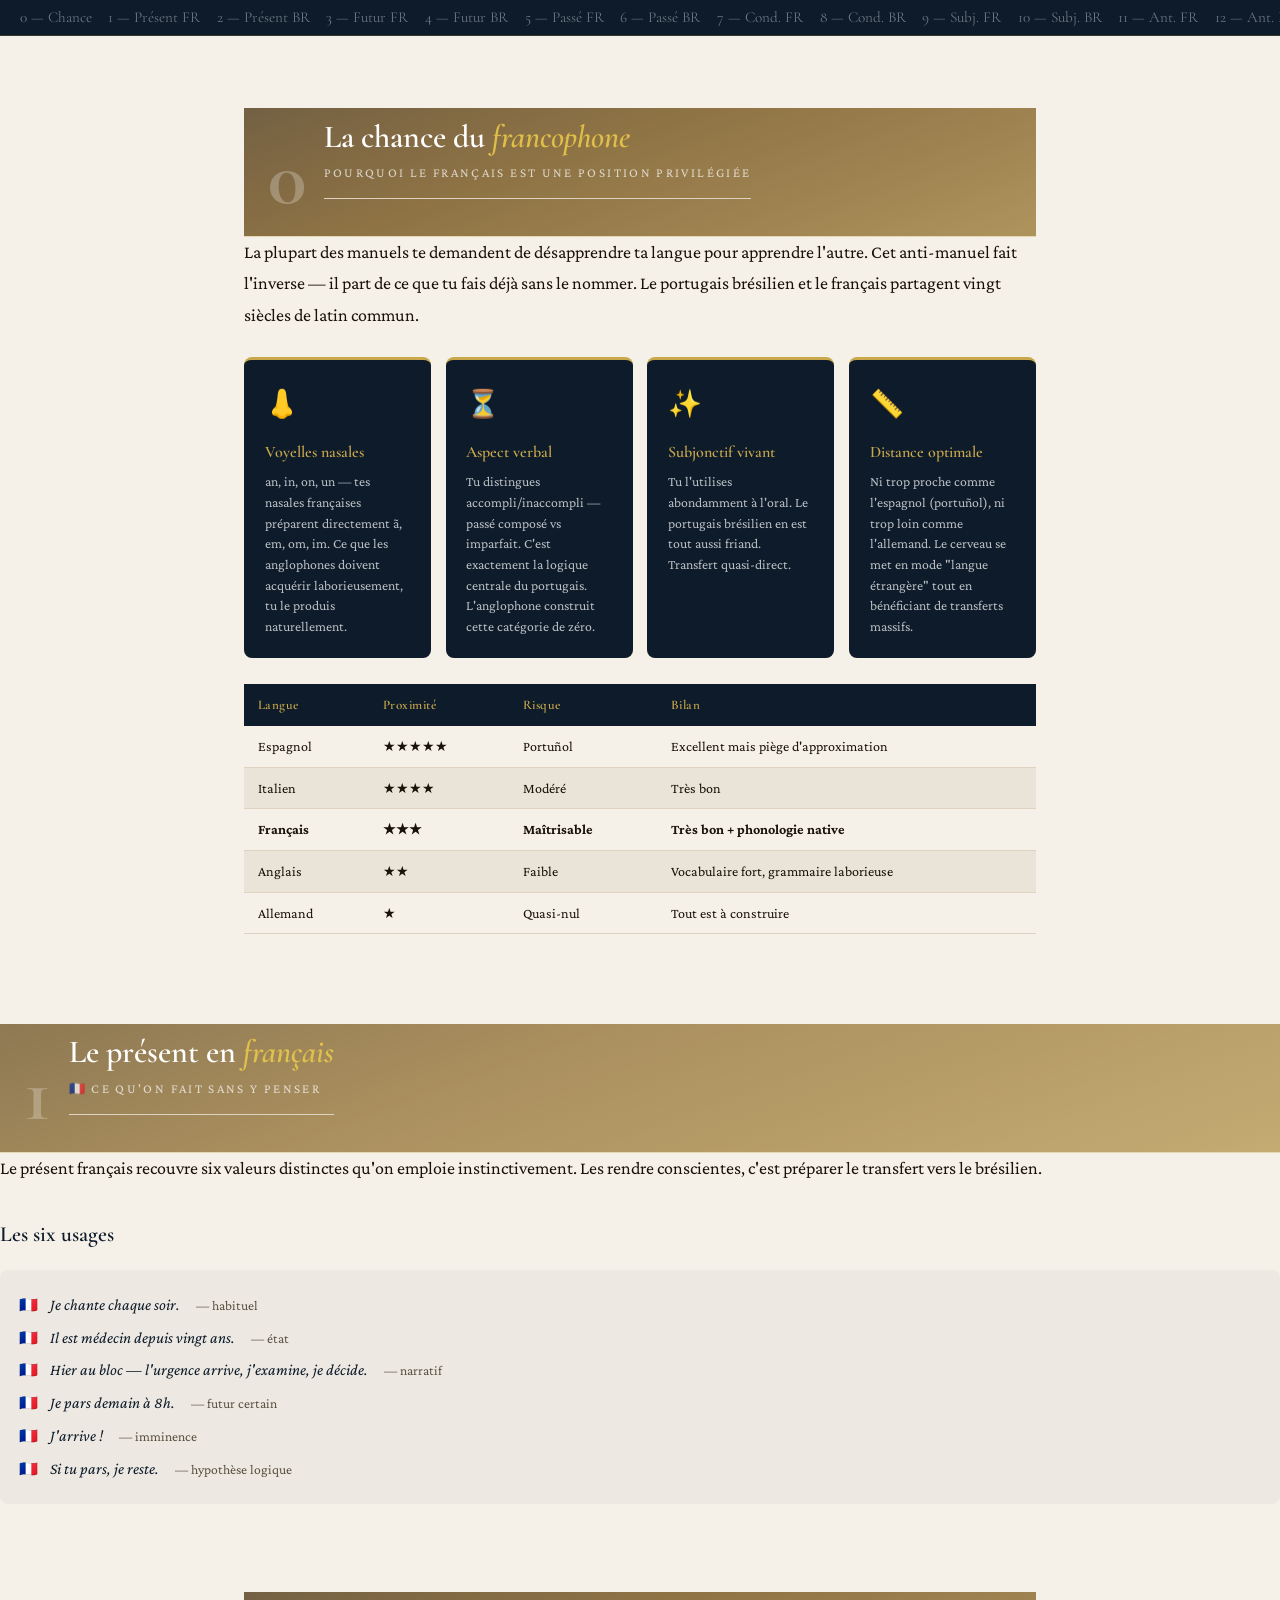
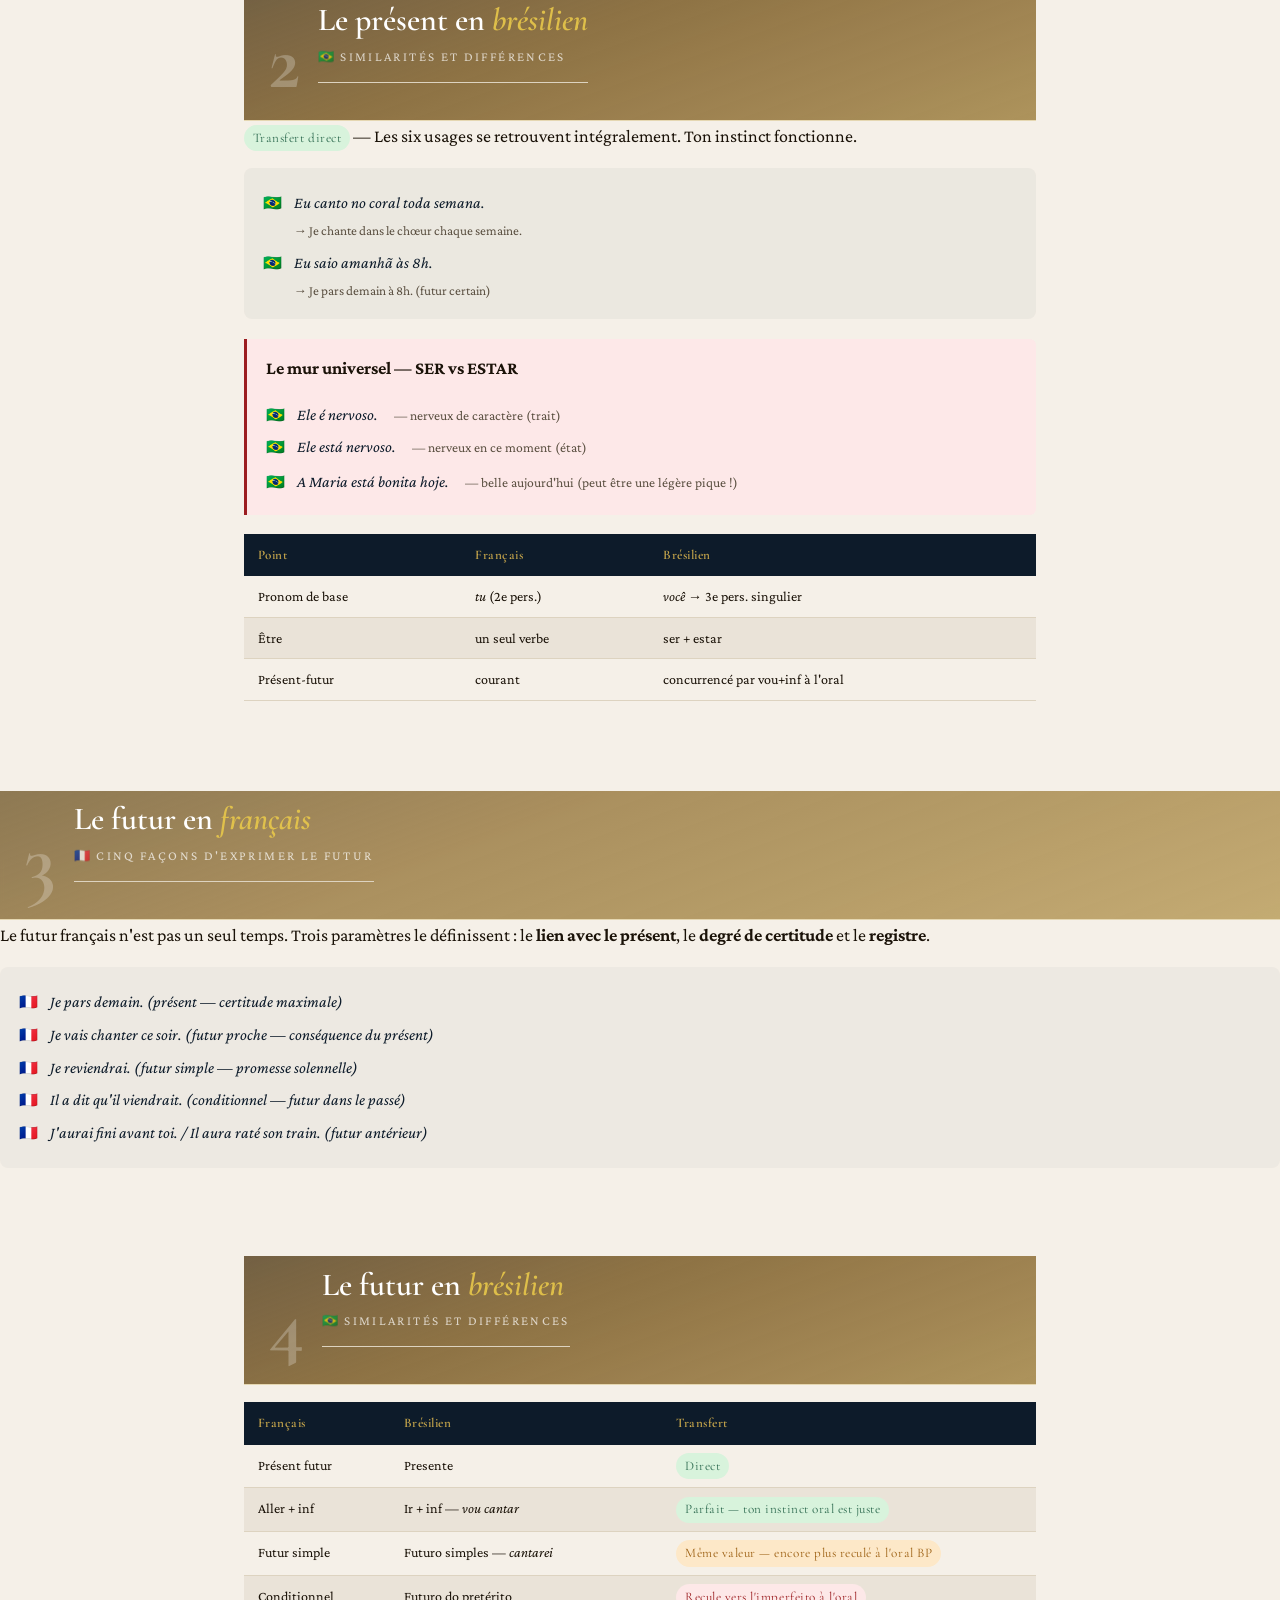
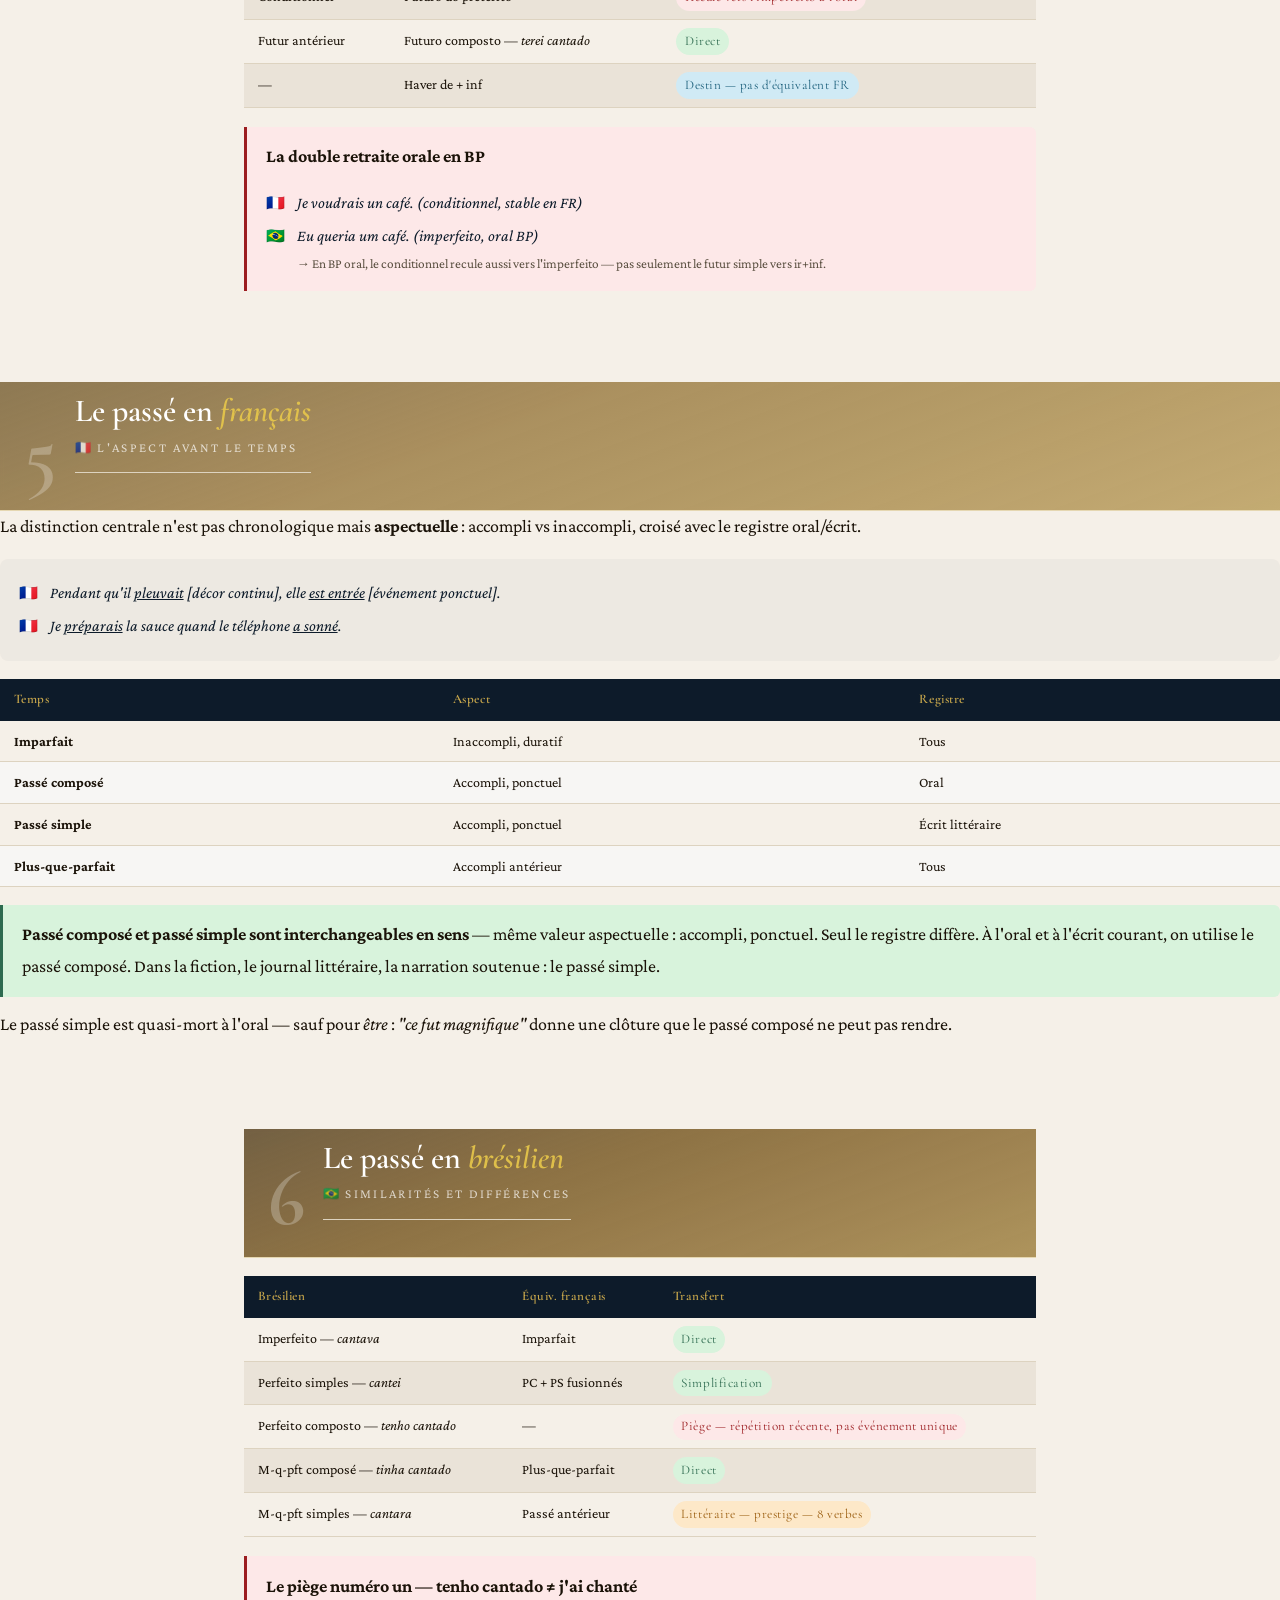
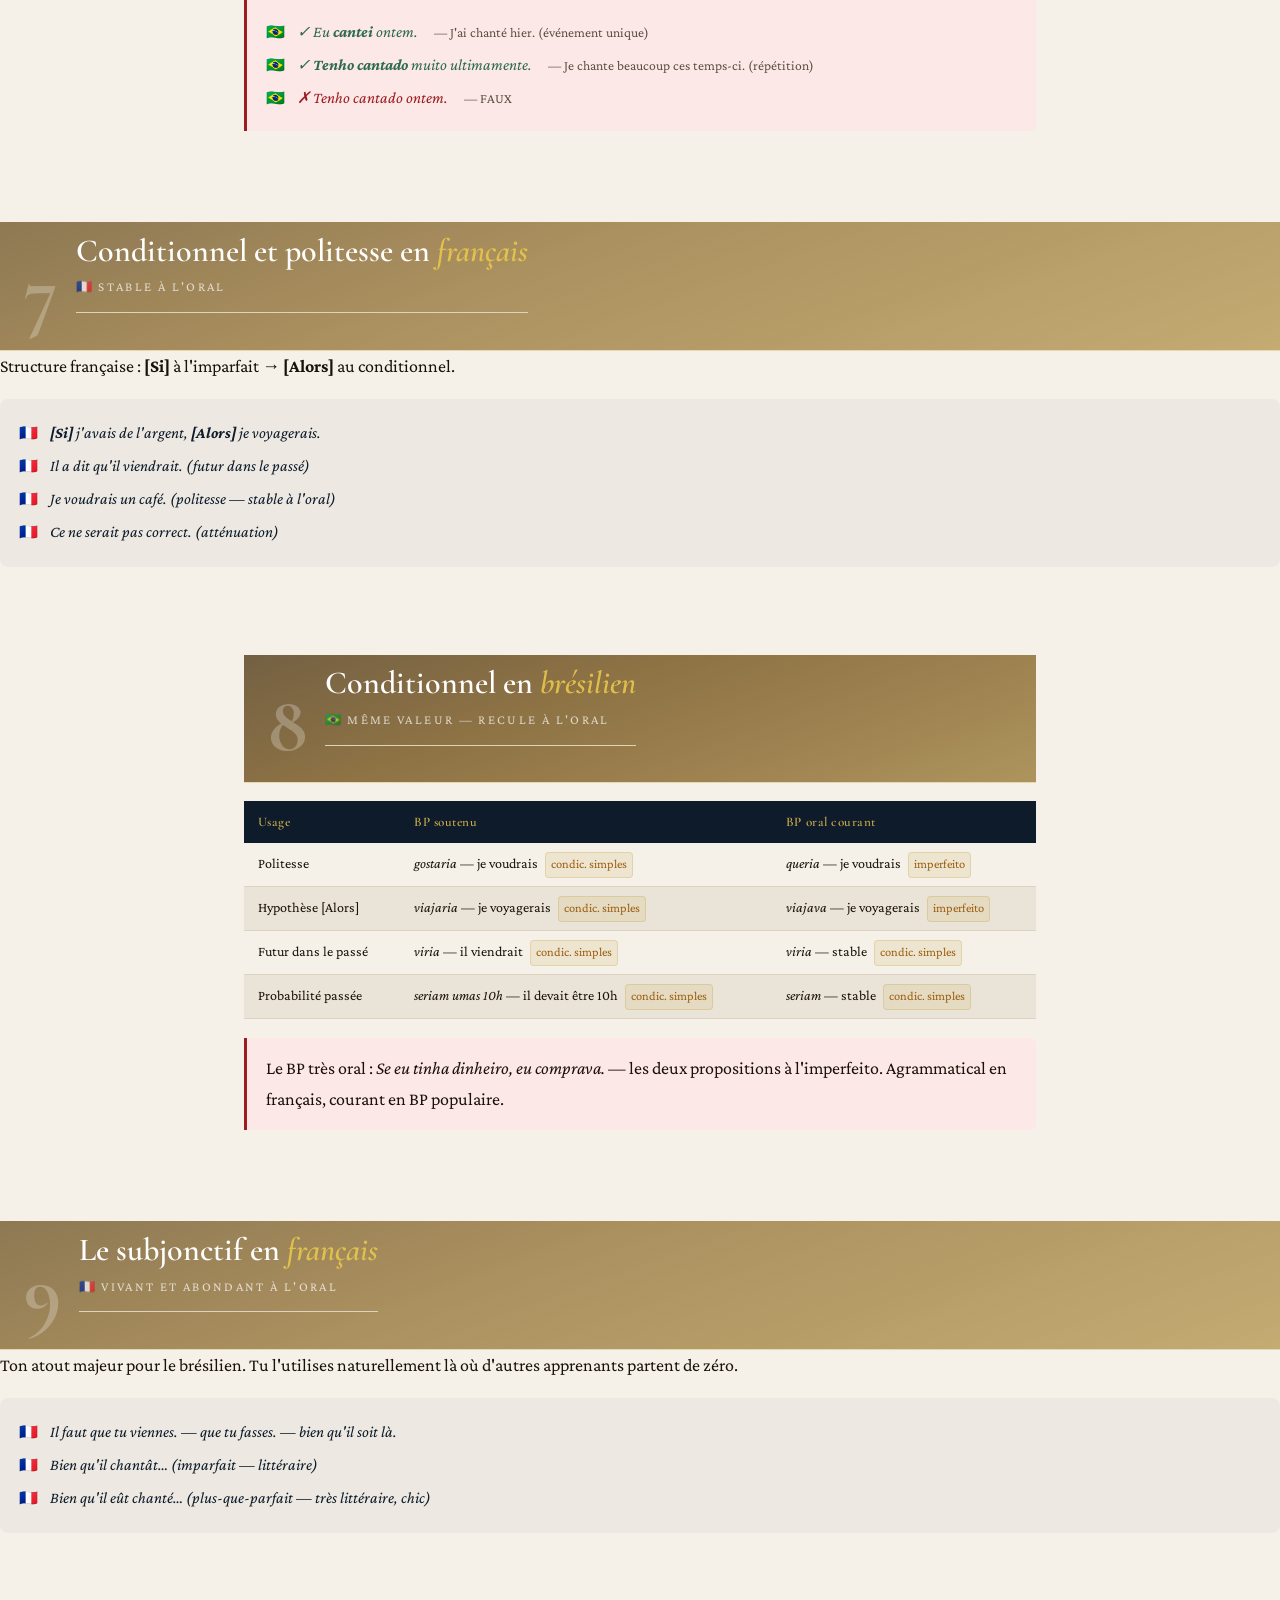
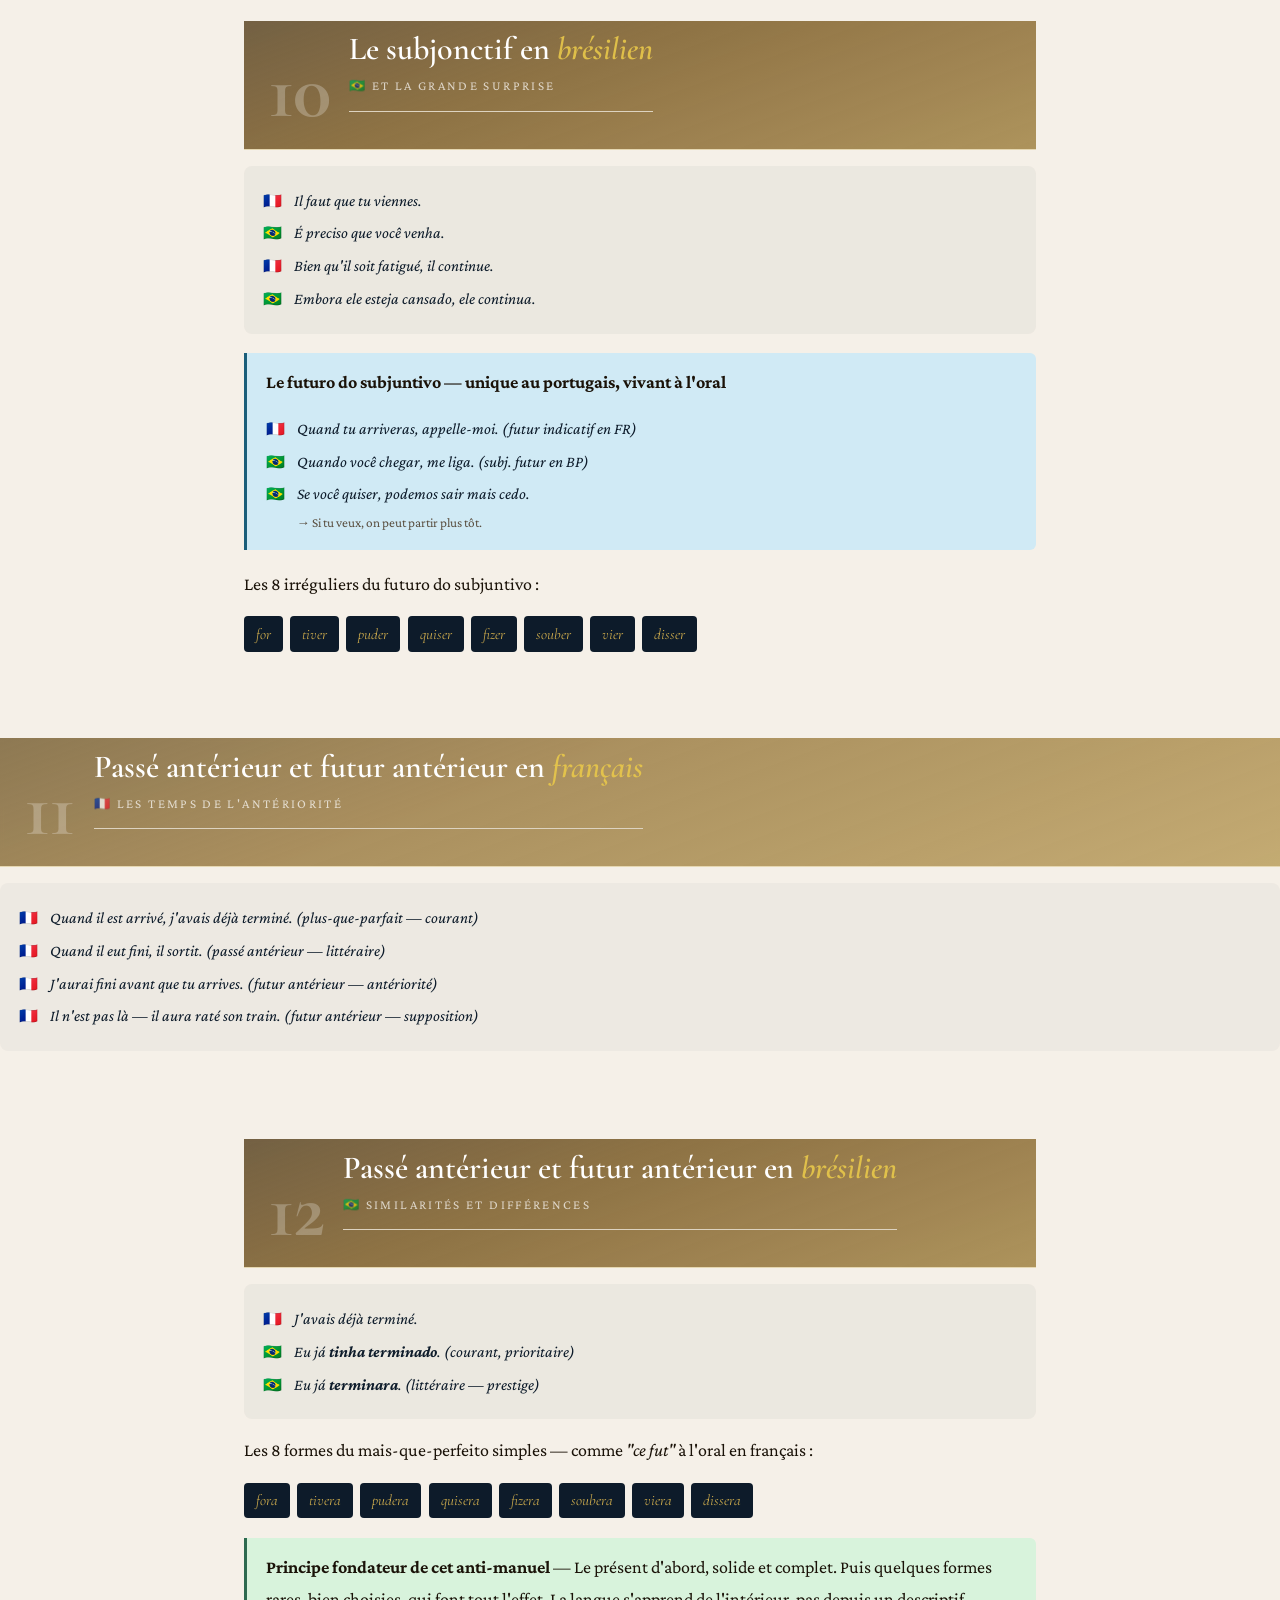
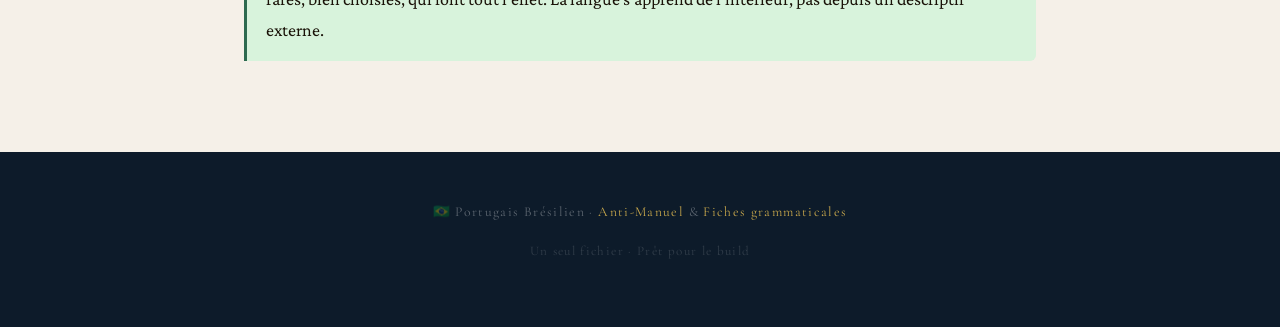
==== commit 1f39e7c4: "iota 40" ====
--- a/ref-fr.html
+++ b/ref-fr.html
@@ -18,7 +18,7 @@
   --red:#9b1d20; --red-light:#fde8e8;
   --blue:#1a5e7a; --blue-light:#d0eaf5;
   --border:#ddd3c0;
-  --switcher-h:48px; --nav-h:36px; --ch-h:105px;
+  --switcher-h:0px; --nav-h:36px; --ch-h:120px;
 }
 *{margin:0;padding:0;box-sizing:border-box;}
 html{scroll-behavior:smooth;}
@@ -128,12 +128,12 @@
   position:sticky;
   top:calc(var(--switcher-h) + var(--nav-h));
   z-index:100;
-  height:var(--ch-h);
+  min-height:var(--ch-h);
   overflow:hidden;
   display:flex;
-  align-items:flex-end;
+  align-items:center;
   gap:1.2rem;
-  padding:0 1.5rem 1rem;
+  padding:.6rem 1.5rem .5rem;
   backdrop-filter:blur(2px);
   -webkit-backdrop-filter:blur(2px);
 }
@@ -307,7 +307,7 @@
    RESPONSIVE
    ============================================================ */
 @media(max-width:640px){
-  :root{--switcher-h:44px;--nav-h:32px;--ch-h:88px;}
+  :root{--switcher-h:44px;--nav-h:32px;--ch-h:110px;}
   .ch-num{font-size:2.6rem;}
   .ch-content{gap:.9rem;padding:0 1rem;}
   .ch-btn{width:1.85rem;height:1.85rem;}
@@ -330,7 +330,7 @@
 <!-- ============================================================
      BOOK SWITCHER + HERO
      ============================================================ -->
-<div id="book-switcher">
+<div id="book-switcher" style="display:none">
   <span class="site-brand">&#127463;&#127479; Portugais Brésilien</span>
   <div class="switcher-tabs">
     <button class="stab active" id="tab-am" onclick="switchBook('am')">&#128218; Anti-Manuel</button>
@@ -338,7 +338,7 @@
   </div>
 </div>
 
-<div class="hero" id="top">
+<div class="hero" id="top" style="display:none">
 <div class="hero-bg"></div>
 <div class="hero-content">
 <p class="hero-label">Portugais Brésilien</p>
@@ -1476,7 +1476,14 @@
     const href = a.getAttribute('href');
     const active = href === '#' + current;
     a.classList.toggle('active', active);
-    if(active) a.scrollIntoView({inline:'center', behavior:'smooth', block:'nearest'});
+    if(active) {
+      /* Centrer l'item actif — calcul relatif viewport pour fiabilité iOS */
+      var aRect   = a.getBoundingClientRect();
+      var navRect = nav.getBoundingClientRect();
+      var relLeft = aRect.left - navRect.left; /* position visible de l'item */
+      var target  = nav.scrollLeft + relLeft - (nav.offsetWidth / 2) + (aRect.width / 2);
+      nav.scrollLeft = Math.max(0, target); /* direct, pas smooth (plus fiable iOS) */
+    }
   });
 }
 
@@ -1509,16 +1516,23 @@
 
 updateAll();
 
-/* Masquer la navigation interne quand chargé dans un iframe */
-if (window.self !== window.top) {
+/* Masquer la nav interne via postMessage depuis l'app parente */
+function _hideAppNav() {
   var bs = document.getElementById('book-switcher');
   if (bs) bs.style.display = 'none';
+  /* Masquer le hero (70vh) qui pousse tout le contenu */
+  var hero = document.querySelector('.hero');
+  if (hero) hero.style.display = 'none';
   document.documentElement.style.setProperty('--switcher-h', '0px');
-  /* Masquer les boutons AM redondants dans les chapitres */
   document.querySelectorAll('.ch-btn.xbtn').forEach(function(b) {
     b.style.display = 'none';
   });
-}
+  /* Remonter au sommet pour que la nav soit bien en haut */
+  window.scrollTo(0, 0);
+}
+window.addEventListener('message', function(e) {
+  if (e.data && e.data.action === 'hideNav') _hideAppNav();
+});
 </script>
 </body>
 </html>
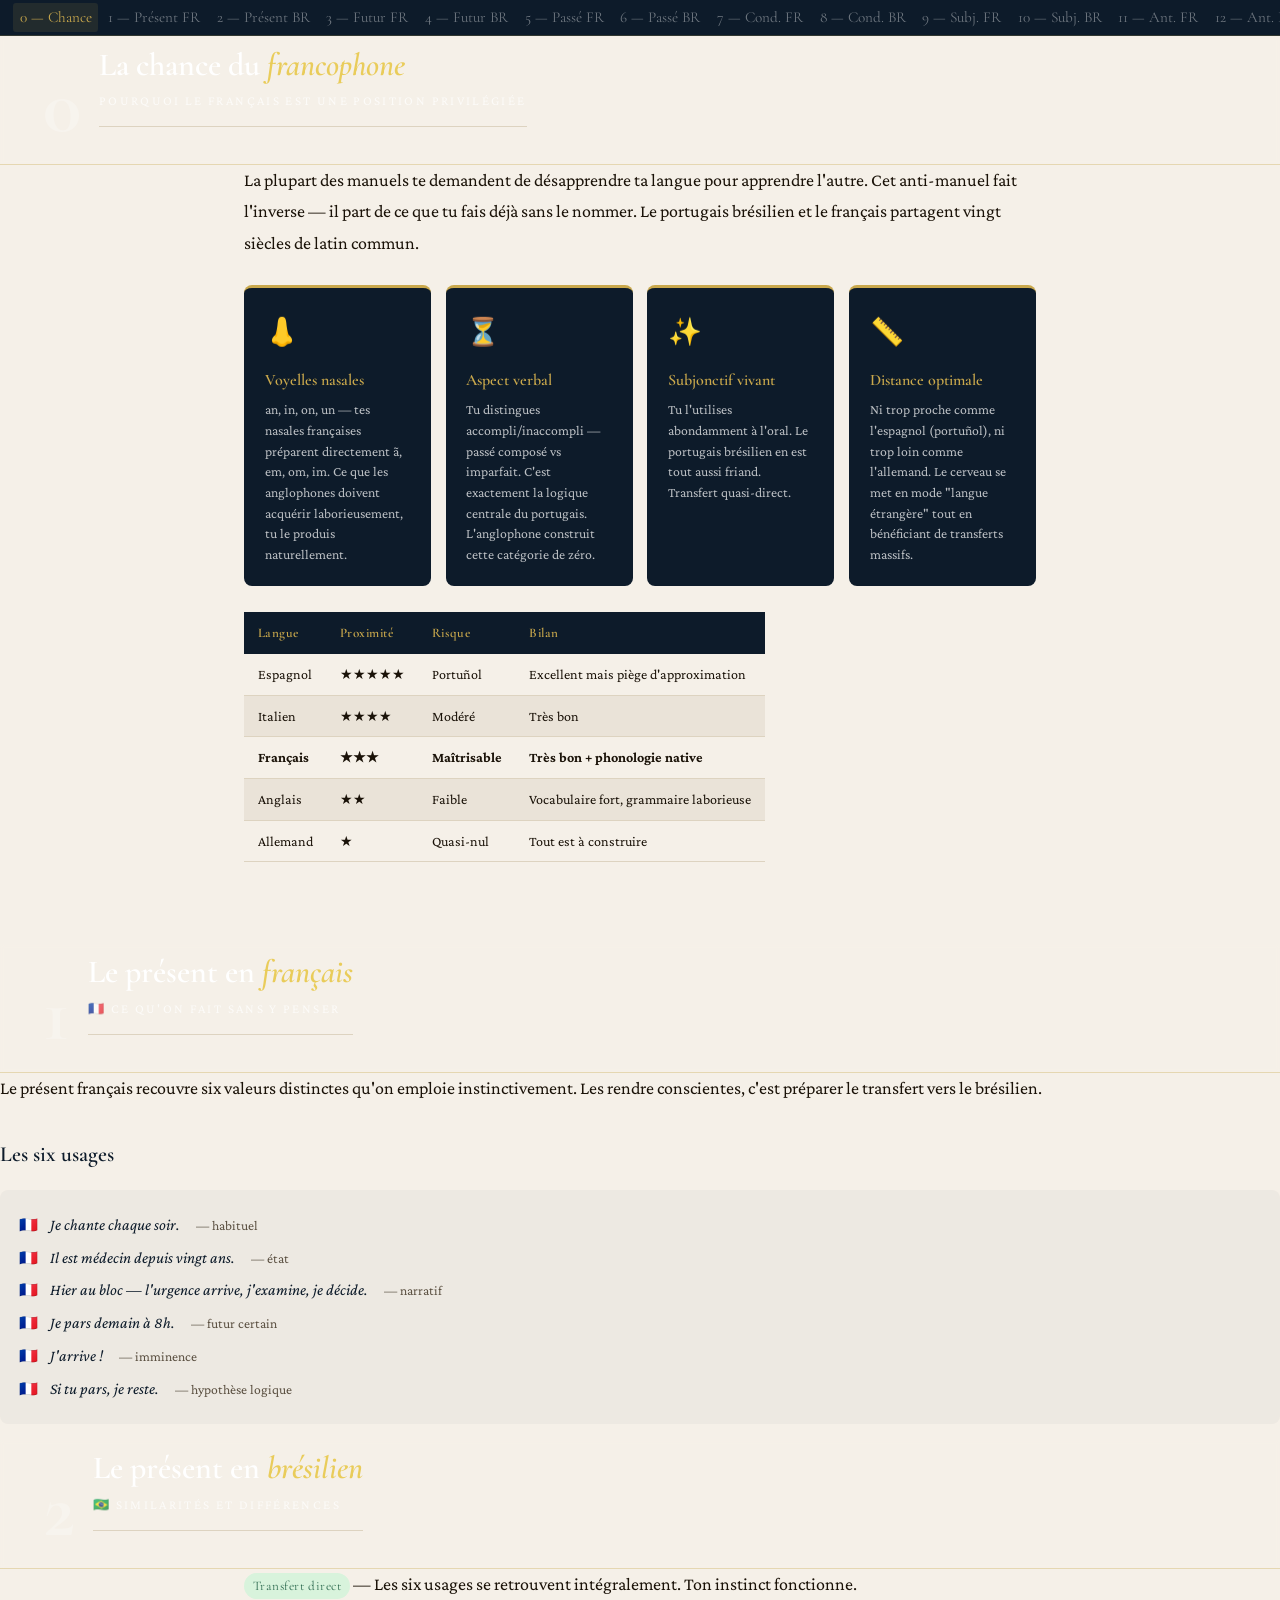
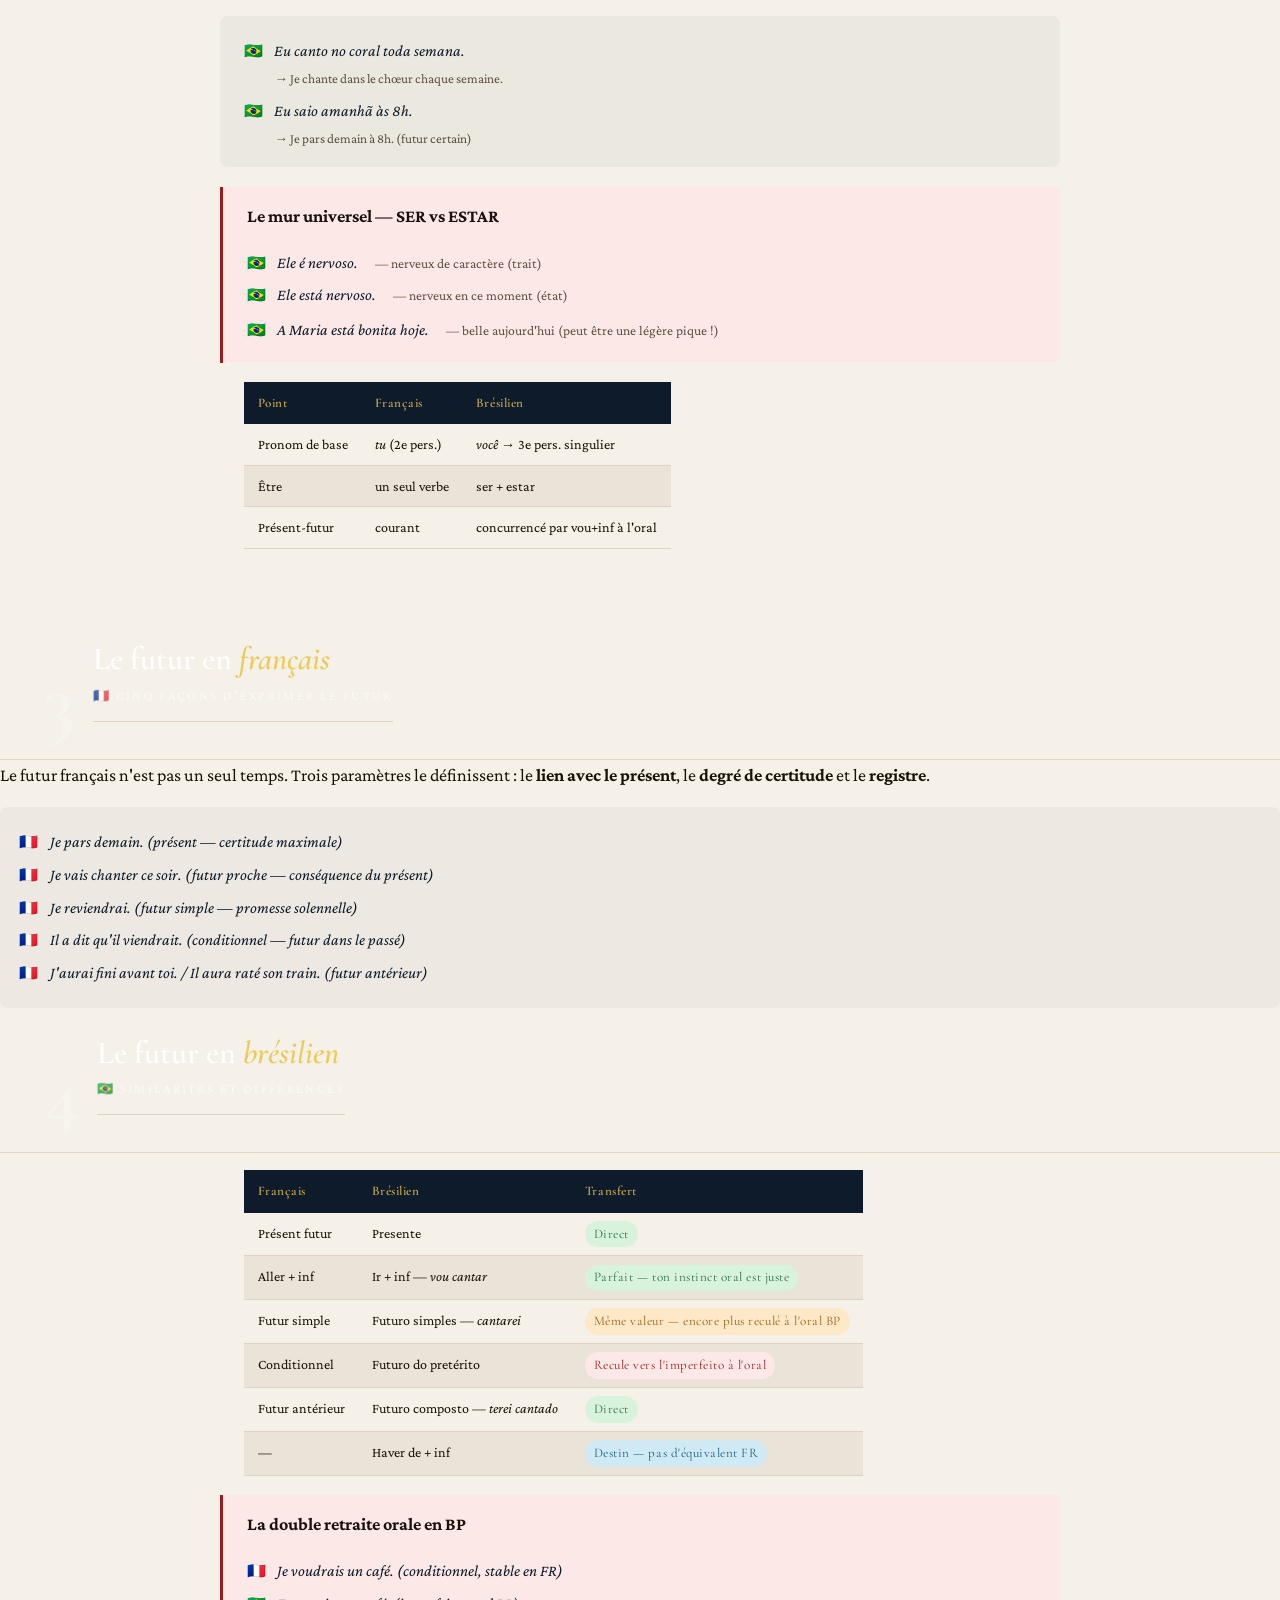
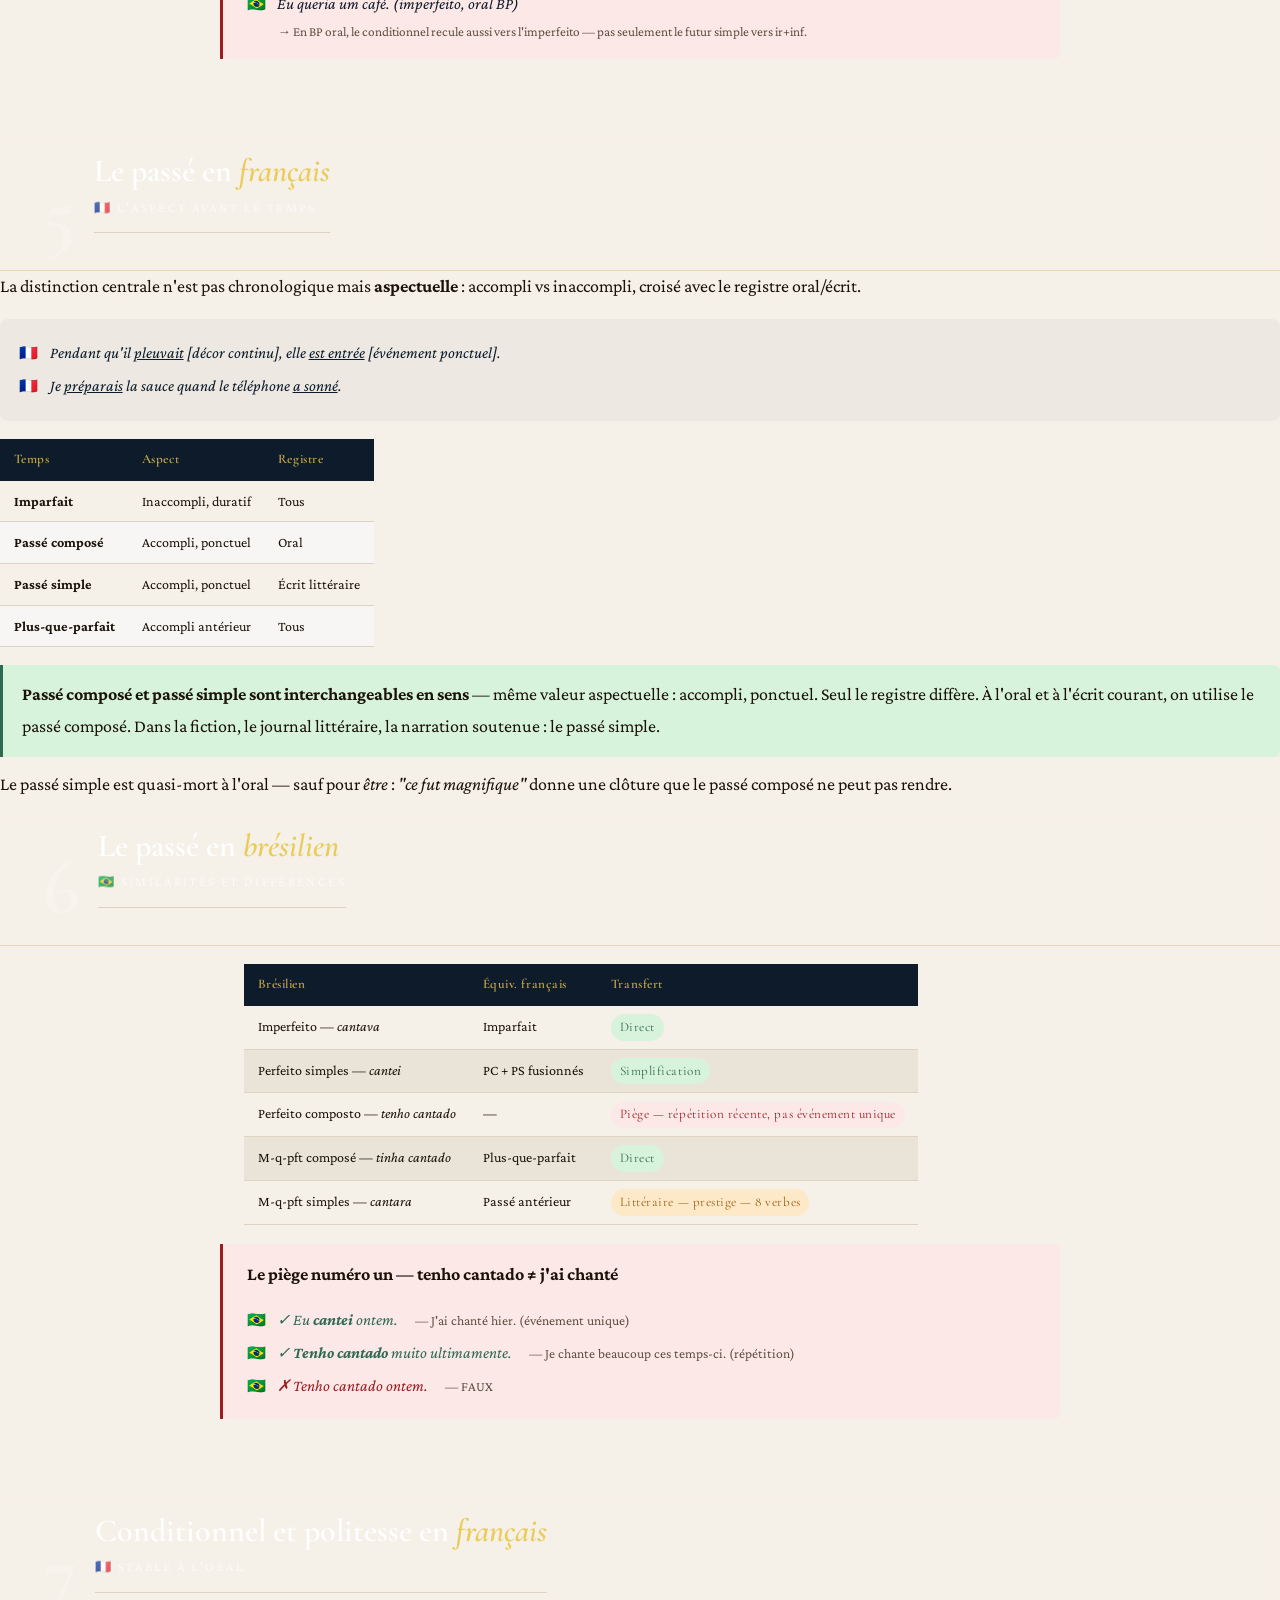
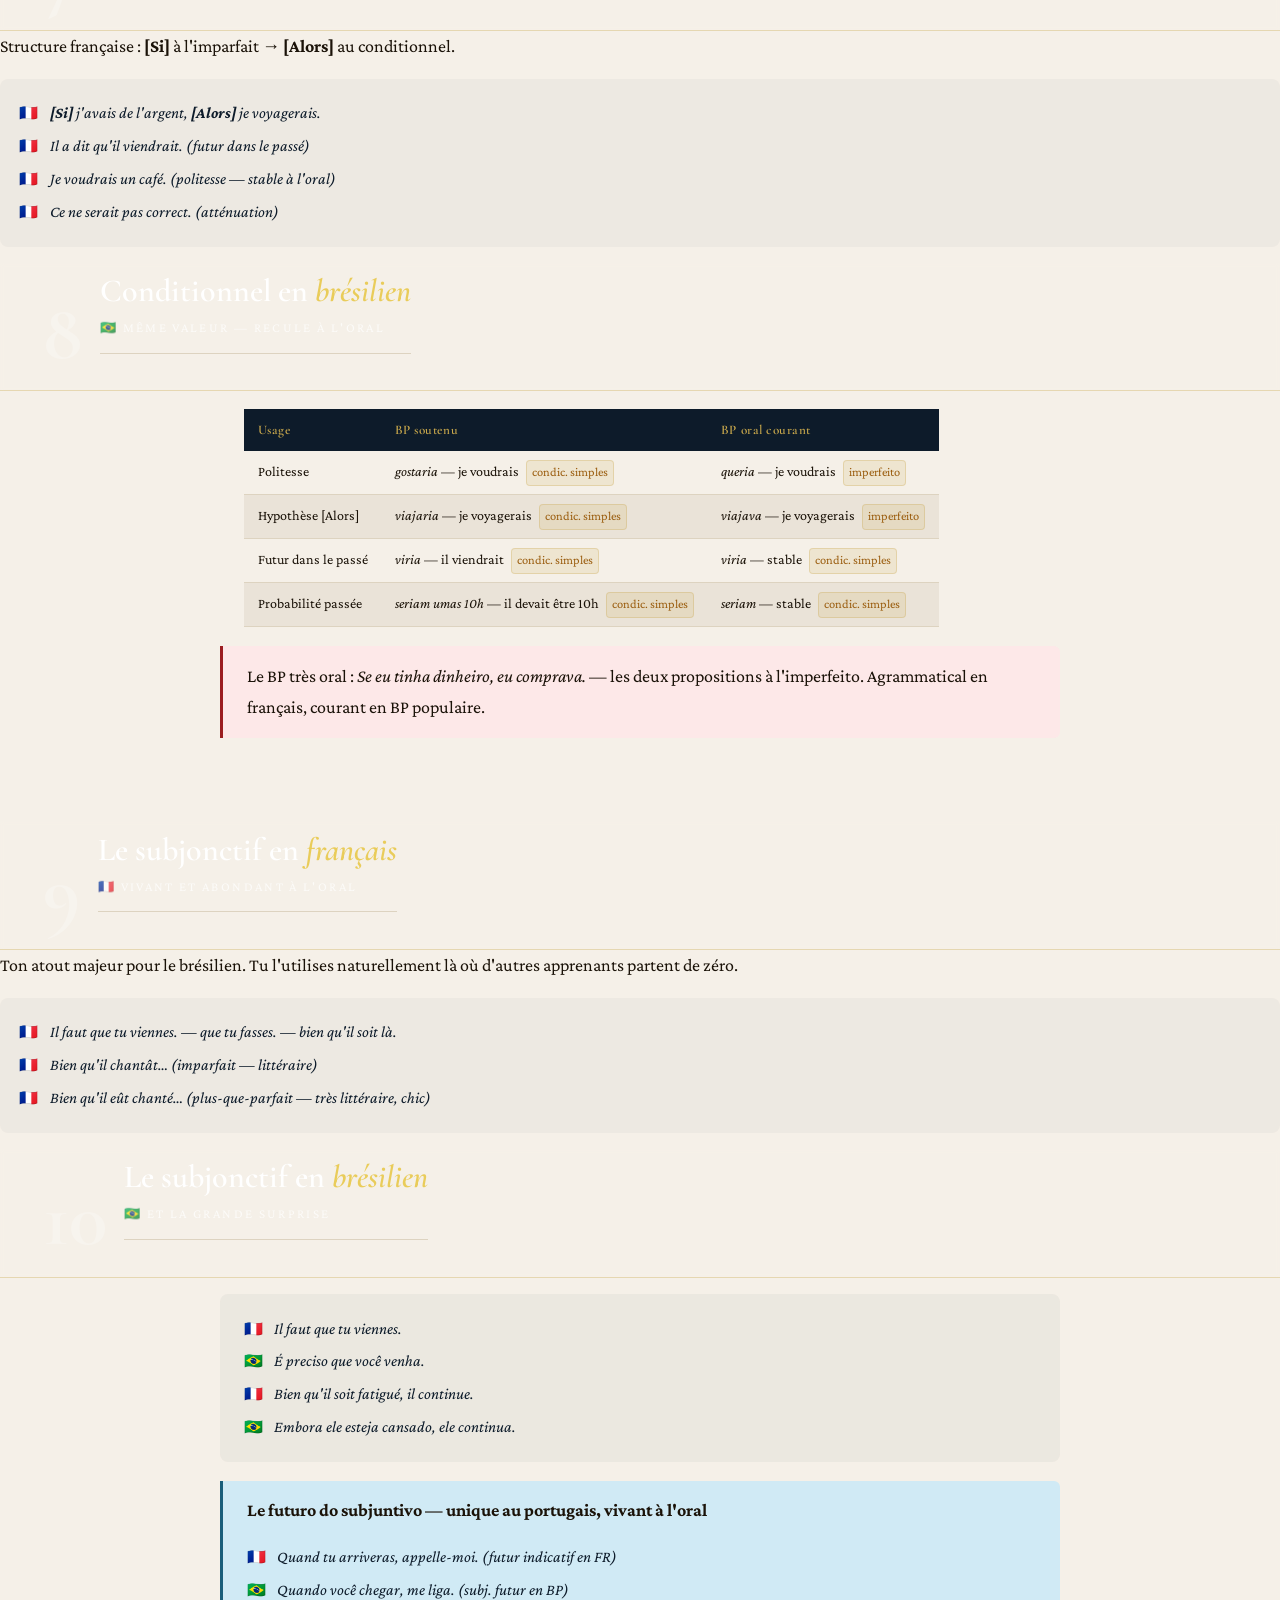
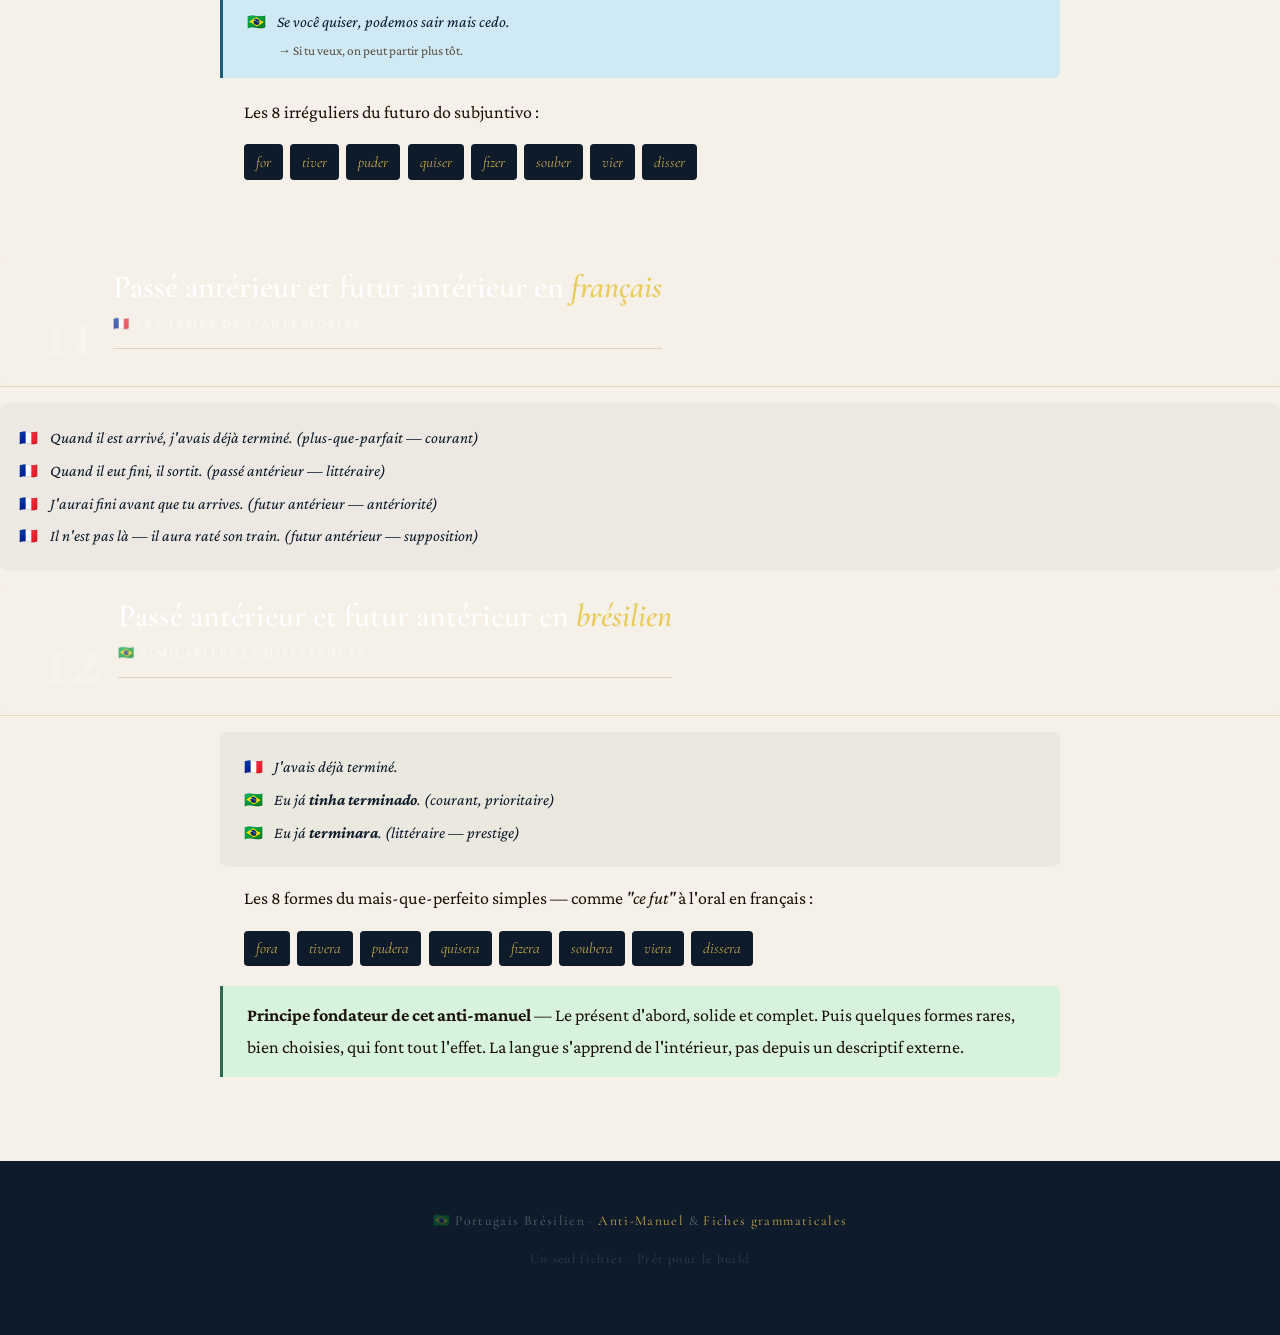
==== commit f4f68b45: "iota 47-1.0" ====
--- a/ref-fr.html
+++ b/ref-fr.html
@@ -87,14 +87,14 @@
 /* ============================================================
    BOOK CONTAINER
    ============================================================ */
-.book{display:none;}
-.book.visible{display:block;}
+.book{display:none;}.book.visible{display:block;}
+
 
 /* ============================================================
    SECTION NAV (shared by both books)
    ============================================================ */
 .section-nav{
-  position:sticky;top:var(--switcher-h);z-index:200;
+  position:sticky;top:0;z-index:200;
   background:var(--midnight);
   border-bottom:1px solid rgba(201,168,76,.2);
   height:var(--nav-h);display:flex;align-items:center;
@@ -115,12 +115,18 @@
 /* ============================================================
    ANTI-MANUEL — SECTIONS
    ============================================================ */
-.am-section{padding:4.5rem 1.5rem;max-width:840px;margin:0 auto;}
+.am-section{padding:0 0 4rem;max-width:100%;}
 .am-section.alt-bg{background:white;max-width:100%;}
-.am-section.alt-bg .am-inner{max-width:840px;margin:0 auto;padding:4.5rem 1.5rem;}
+.am-section.alt-bg .am-inner{max-width:840px;margin:0 auto;padding:0 1.5rem 4rem;}
 .am-sn{font-family:'Cormorant Garamond',serif;font-size:4.2rem;font-weight:700;color:var(--cream-dark);line-height:1;margin-bottom:-.7rem;letter-spacing:-.02em;}
-.alt-bg .am-sn{color:#f0f0f0;}
+.alt-bg 
 .am-head{display:flex;justify-content:space-between;align-items:flex-start;gap:1rem;flex-wrap:wrap;flex:1;}
+/* Contenu des sections brésiliennes centré et limité */
+.am-section > p,
+.am-section > div:not(.am-header),
+.am-section > table,
+.am-section > h2,
+.am-section > h3{max-width:840px;margin-left:auto;margin-right:auto;padding-left:1.5rem;padding-right:1.5rem;}
 
 h2{font-family:'Cormorant Garamond',serif;font-size:2rem;font-weight:600;color:var(--midnight);margin-bottom:.4rem;line-height:1.2;}
 h2 em{font-style:italic;color:var(--gold);}
@@ -137,19 +143,9 @@
   backdrop-filter:blur(2px);
   -webkit-backdrop-filter:blur(2px);
 }
-.am-bg{
-  position:absolute;
-  inset:-40px 0;
-  will-change:transform;
-  opacity:1;
-}
 .am-header{border-bottom:1px solid rgba(201,168,76,.35);}
-.alt-bg .am-header .am-bg{
-  background:linear-gradient(160deg, rgba(100,75,30,.75) 0%, rgba(160,130,75,.88) 40%, rgba(195,170,110,.95) 100%);
-}
-.am-section .am-header .am-bg{
-  background:linear-gradient(160deg, rgba(70,50,20,.78) 0%, rgba(130,100,50,.90) 40%, rgba(175,148,90,.96) 100%);
-}
+
+
 .am-header .am-sn{flex-shrink:0;position:relative;z-index:1;color:rgba(255,255,255,.25);font-size:5rem;}
 .am-header .am-head{position:relative;z-index:1;background:transparent;}
 .am-header h2{color:#fff !important;}
@@ -160,17 +156,7 @@
 h3{font-family:'Cormorant Garamond',serif;font-size:1.35rem;font-weight:600;color:var(--midnight);margin:2rem 0 .7rem;}
 h4{font-family:'Cormorant Garamond',serif;font-size:1.05rem;font-style:italic;color:var(--text-light);margin:1.3rem 0 .5rem;}
 
-/* Cross-link button */
-.xlink{
-  display:inline-flex;align-items:center;gap:.4rem;
-  font-family:'Cormorant Garamond',serif;font-size:.82rem;
-  color:var(--gold);border:1px solid rgba(201,168,76,.35);
-  padding:.2rem .7rem;border-radius:4px;cursor:pointer;
-  background:rgba(201,168,76,.07);transition:all .2s;
-  white-space:nowrap;letter-spacing:.04em;
-  text-decoration:none;
-}
-.xlink:hover{background:rgba(201,168,76,.18);border-color:var(--gold);}
+
 
 /* ============================================================
    ATOUTS GRID (AM §0)
@@ -209,10 +195,10 @@
 /* ============================================================
    TABLES (shared)
    ============================================================ */
-.tw{overflow-x:auto;margin:1.1rem 0;-webkit-overflow-scrolling:touch;max-width:100%;}
+.tw{overflow-x:auto;margin:1.1rem 0;-webkit-overflow-scrolling:touch;max-width:100%;overscroll-behavior-x:contain;}
 
 .tense-tag{display:inline-block;font-size:.78rem;background:rgba(201,168,76,.15);color:var(--amber);border:1px solid rgba(201,168,76,.3);border-radius:4px;padding:1px 5px;margin-left:4px;font-style:normal;white-space:nowrap;vertical-align:middle;}
-table.ctab{width:100%;border-collapse:collapse;font-size:.88rem;}
+table.ctab{width:100%;border-collapse:collapse;font-size:.88rem;display:block;overflow-x:auto;-webkit-overflow-scrolling:touch;overscroll-behavior-x:contain;}
 table.ctab th{background:var(--midnight);color:var(--gold);font-family:'Cormorant Garamond',serif;font-weight:600;padding:.6rem .85rem;text-align:left;font-size:.82rem;letter-spacing:.04em;}
 table.ctab td{padding:.5rem .85rem;border-bottom:1px solid var(--border);vertical-align:top;}
 tr.even td, table.ctab tr:nth-child(even) td{background:rgba(220,210,195,.45);}
@@ -223,7 +209,7 @@
    ============================================================ */
 .chapter{position:relative;}
 .ch-header{
-  position:sticky;top:calc(var(--switcher-h) + var(--nav-h));
+  position:sticky;top:var(--nav-h);
   z-index:100;height:var(--ch-h);overflow:hidden;
   display:flex;align-items:center;
   backdrop-filter:blur(4px);-webkit-backdrop-filter:blur(4px);
@@ -245,12 +231,12 @@
 .ch-nav{display:flex;flex-direction:column;gap:.35rem;flex-shrink:0;}
 .ch-btn{display:flex;align-items:center;justify-content:center;width:2rem;height:2rem;border-radius:50%;border:1px solid rgba(201,168,76,.35);color:var(--gold);text-decoration:none;font-size:.9rem;transition:all .2s;background:rgba(13,27,42,.4);cursor:pointer;}
 .ch-btn:hover{background:rgba(201,168,76,.2);border-color:var(--gold);}
-.ch-btn.xbtn{border-radius:5px;width:auto;padding:0 .5rem;font-size:.62rem;letter-spacing:.05em;font-family:'Cormorant Garamond',serif;}
+.ch-btn.xbtn{display:none;}
 
 /* CHAPTER BODY */
 .ch-body{background:var(--cream);}
 .ch-body.alt{background:white;}
-.ch-inner{max-width:840px;margin:0 auto;padding:3rem 1.5rem;overflow-x:hidden;}
+.ch-inner{max-width:840px;margin:0 auto;padding:3rem 1.5rem;}
 .ch-body.alt tr:nth-child(even) td{background:rgba(255,255,255,.06);}
 
 /* CHAPTER COLORS */
@@ -275,7 +261,7 @@
 .formation-title{font-family:'Cormorant Garamond',serif;font-size:.7rem;letter-spacing:.2em;text-transform:uppercase;color:var(--gold);margin-bottom:.9rem;opacity:.9;}
 .form-group{margin:.3rem 0 .9rem;}
 .form-group-label{color:var(--gold);font-size:.82rem;letter-spacing:.1em;text-transform:uppercase;margin-bottom:.45rem;opacity:.8;}
-.form-rs-table{width:100%;border-collapse:collapse;}
+.form-rs-table{width:100%;border-collapse:collapse;display:block;overflow-x:auto;-webkit-overflow-scrolling:touch;overscroll-behavior-x:contain;}
 .form-rs-table th{color:rgba(255,255,255,.38);font-family:'Cormorant Garamond',serif;font-size:.7rem;letter-spacing:.1em;text-transform:uppercase;padding:.22rem .45rem;border-bottom:1px solid rgba(255,255,255,.1);text-align:left;font-weight:400;}
 .form-rs-table td{padding:.25rem .45rem;font-size:.88rem;vertical-align:middle;}
 /* Light alternation on dark bg — NOT the cream color */
@@ -311,10 +297,10 @@
   .ch-num{font-size:2.6rem;}
   .ch-content{gap:.9rem;padding:0 1rem;}
   .ch-btn{width:1.85rem;height:1.85rem;}
-  .ch-inner,.am-section{padding:2rem 0.65rem;}
+  .ch-inner{padding:0 0.65rem 2rem;}
   .ctab,.cg table{font-size:.82rem;}
   .tw{font-size:.82rem;}
-  .alt-bg > .am-inner{padding:2rem 0.65rem;}
+  .alt-bg > .am-inner{padding:0 0.65rem 2rem;}
   body{padding:0;}
   h2{font-size:1.75rem;}
   .am-sn{font-size:3.2rem;}
@@ -332,19 +318,19 @@
      ============================================================ -->
 <div id="book-switcher" style="display:none">
   <span class="site-brand">&#127463;&#127479; Portugais Brésilien</span>
-  <div class="switcher-tabs">
+  <div class="switcher-tabs" style="display:none">
     <button class="stab active" id="tab-am" onclick="switchBook('am')">&#128218; Anti-Manuel</button>
     <button class="stab" id="tab-fiches" onclick="switchBook('fiches')">&#128203; Fiches</button>
   </div>
 </div>
 
 <div class="hero" id="top" style="display:none">
-<div class="hero-bg"></div>
-<div class="hero-content">
+<div class="hero-bg" style="display:none"></div>
+<div class="hero-content" style="display:none">
 <p class="hero-label">Portugais Brésilien</p>
 <h1>Anti-Manuel &amp;<br><em>Fiches grammaticales</em></h1>
 <p class="hero-sub">Partir de ce qu'on fait sans le savoir</p>
-<div class="hero-cta">
+<div class="hero-cta" style="display:none">
   <button class="hero-btn primary" onclick="switchBook('am');scrollToTop()">&#128218; Anti-Manuel</button>
   <button class="hero-btn secondary" onclick="switchBook('fiches');scrollToTop()">&#128203; Fiches grammaticales</button>
 </div>
@@ -1383,6 +1369,7 @@
   requestAnimationFrame(() => {
     window.scrollTo(0, savedScroll[book]);
     updateAll();
+    updateNavs();
   });
 }
 
@@ -1447,57 +1434,53 @@
     });
   }
 
-  // 2. Parallax Anti-Manuel — uniquement les .am-bg visibles
-  document.querySelectorAll('.am-bg').forEach(function(bg) {
-    var hdr = bg.parentElement;
-    var rect = hdr.getBoundingClientRect();
-    if (rect.bottom < -200 || rect.top > vpBottom) return;
-    var speed = parseFloat(bg.dataset.speed || 0.3);
-    var progress = Math.max(0, topOffset - rect.top);
-    bg.style.transform = 'translate3d(0,' + (progress * speed) + 'px,0)';
-  });
-
-  // 3. Anti-manuel nav: highlight active section
-  updateActiveNav('#am-nav', '[id^="s"]', topOffset);
-
-  // 3. Fiches nav: highlight active chapter
-  updateActiveNav('#fiches-nav', '[id$="-a"]', topOffset);
-}
-
-function updateActiveNav(navSel, anchorSel, offset){
-  const nav = document.querySelector(navSel);
-  if(!nav) return;
-  const links = nav.querySelectorAll('a');
-  let current = '';
-  document.querySelectorAll(anchorSel).forEach(el => {
-    if(el.getBoundingClientRect().top <= offset + 12) current = el.id;
-  });
-  links.forEach(a => {
-    const href = a.getAttribute('href');
-    const active = href === '#' + current;
-    a.classList.toggle('active', active);
-    if(active) {
-      /* Centrer l'item actif — calcul relatif viewport pour fiabilité iOS */
-      var aRect   = a.getBoundingClientRect();
-      var navRect = nav.getBoundingClientRect();
-      var relLeft = aRect.left - navRect.left; /* position visible de l'item */
-      var target  = nav.scrollLeft + relLeft - (nav.offsetWidth / 2) + (aRect.width / 2);
-      nav.scrollLeft = Math.max(0, target); /* direct, pas smooth (plus fiable iOS) */
-    }
-  });
-}
-
-
-
-let _rafPending = false;
-function _onScroll() {
-  if (!_rafPending) {
-    _rafPending = true;
-    requestAnimationFrame(function() { updateAll(); _rafPending = false; });
+  /* Nav mise à jour dans updateAll() via scroll direct */
+}
+
+function updateNavs() {
+  var navH = parseInt(getComputedStyle(document.documentElement)
+              .getPropertyValue('--nav-h')) || 36;
+  var threshold = navH + 8;
+
+  function activate(navSel, anchorSel) {
+    var nav = document.querySelector(navSel);
+    if (!nav) return;
+    var current = '';
+    document.querySelectorAll(anchorSel).forEach(function(el) {
+      if (el.getBoundingClientRect().top <= threshold) current = el.id;
+    });
+    if (!current) return;
+    nav.querySelectorAll('a').forEach(function(a) {
+      var active = a.getAttribute('href') === '#' + current;
+      a.classList.toggle('active', active);
+      if (active) {
+        var aRect = a.getBoundingClientRect();
+        var nRect = nav.getBoundingClientRect();
+        var target = nav.scrollLeft + (aRect.left - nRect.left)
+                     - nav.offsetWidth / 2 + aRect.width / 2;
+        nav.scrollLeft = Math.max(0, Math.round(target));
+      }
+    });
   }
-}
-window.addEventListener('scroll', _onScroll, {passive: true});
-window.addEventListener('resize', _onScroll, {passive: true});
+
+  activate('#am-nav',     '[id^="s"]');
+  activate('#fiches-nav', '[id$="-a"]');
+}
+
+
+
+
+
+/* Écouter scroll ET touch sur window ET document (iOS iframe) */
+['scroll', 'touchmove', 'touchend'].forEach(function(ev) {
+  window.addEventListener(ev, updateNavs, {passive: true});
+  document.addEventListener(ev, updateNavs, {passive: true});
+});
+window.addEventListener('scroll', updateAll, {passive: true});
+window.addEventListener('resize', function() {
+  updateAll();
+  updateNavs();
+}, {passive: true});
 
 /* Construire les .am-header (numéro + titre + fond) */
 document.querySelectorAll('#book-am .am-sn').forEach(function(sn) {
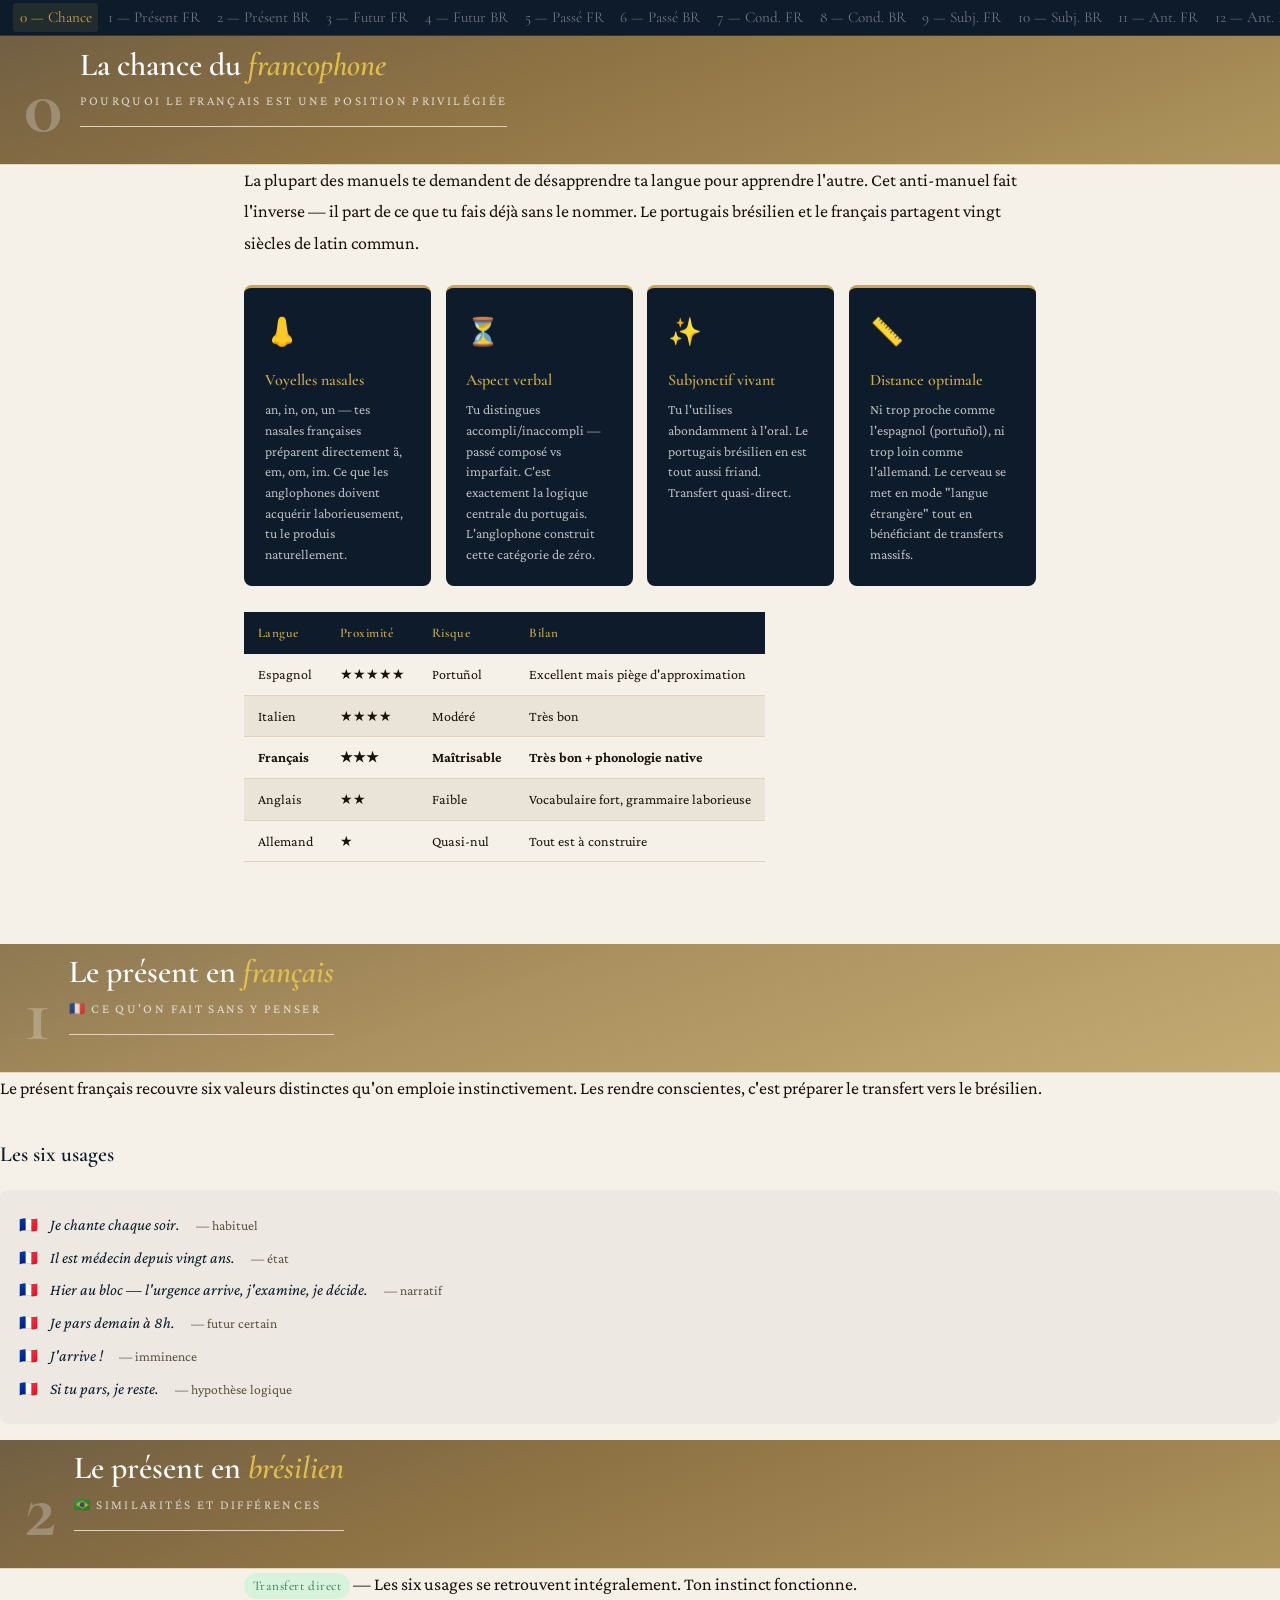
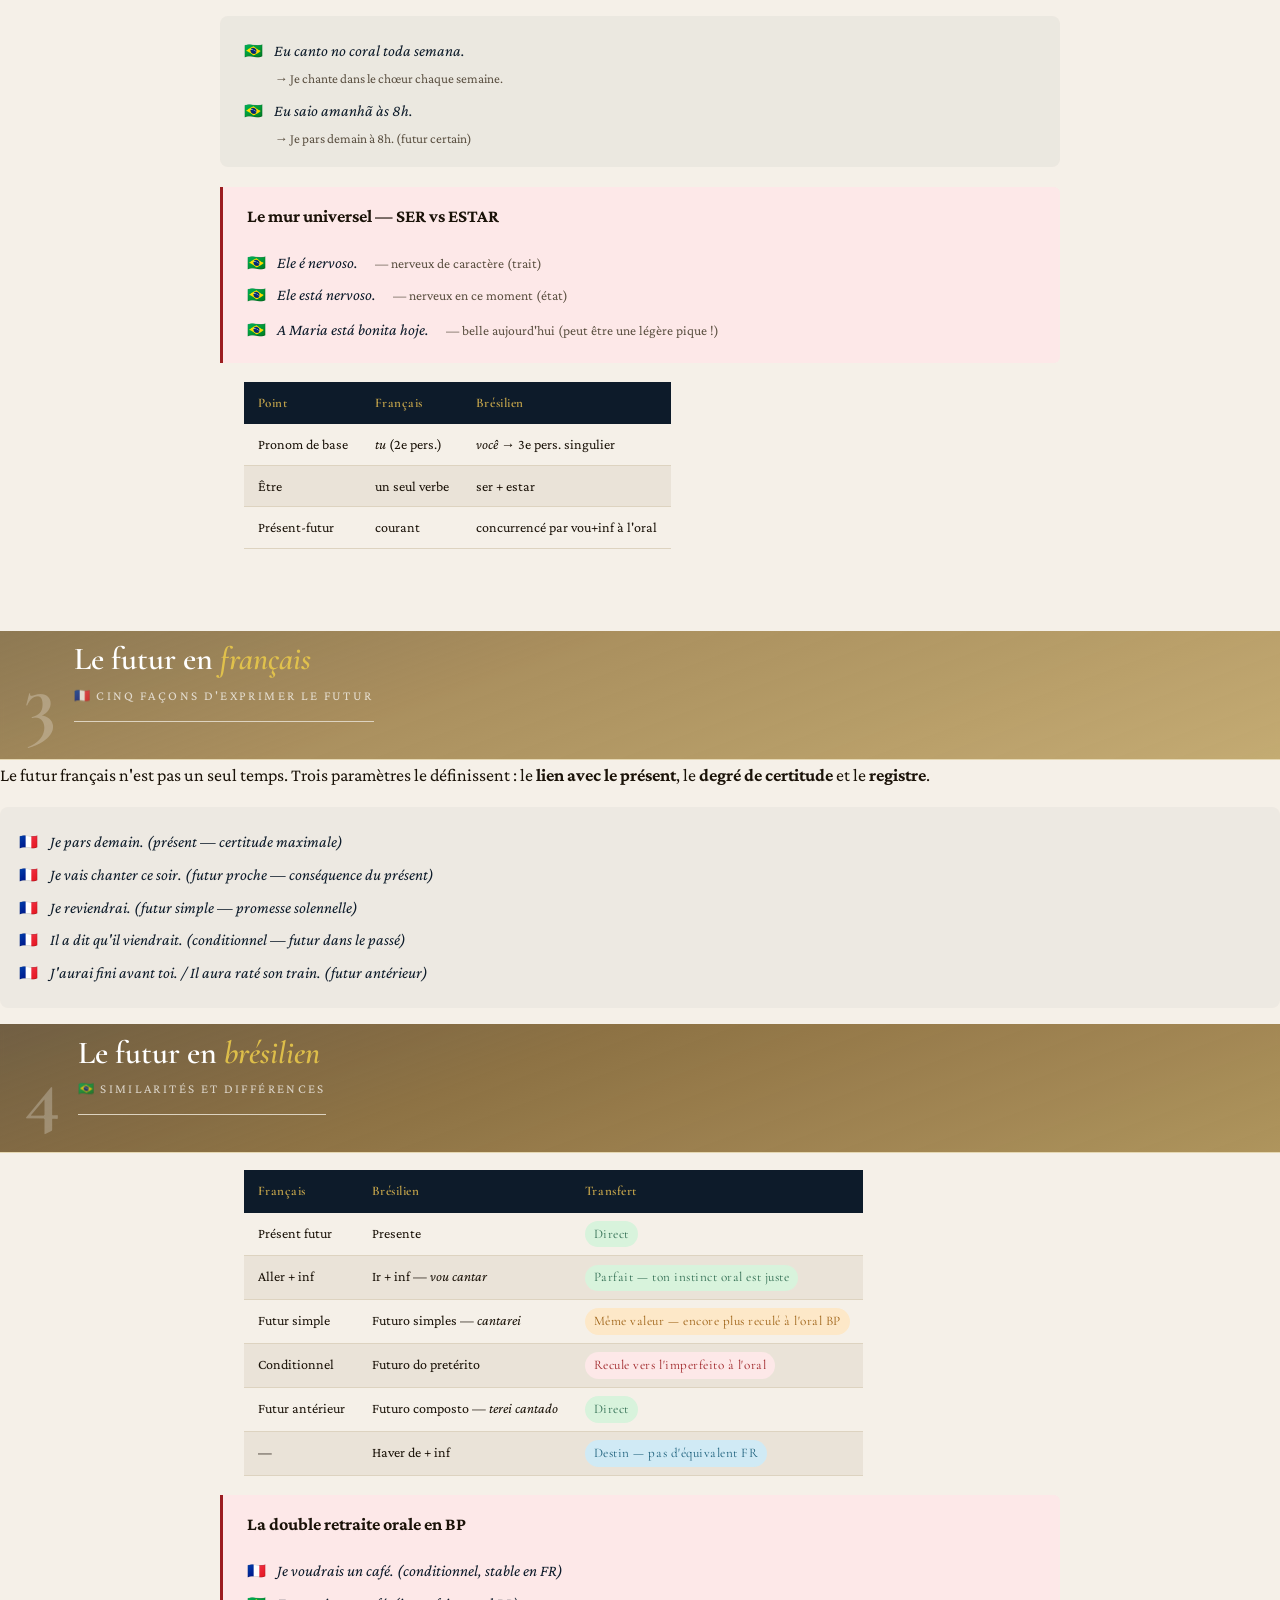
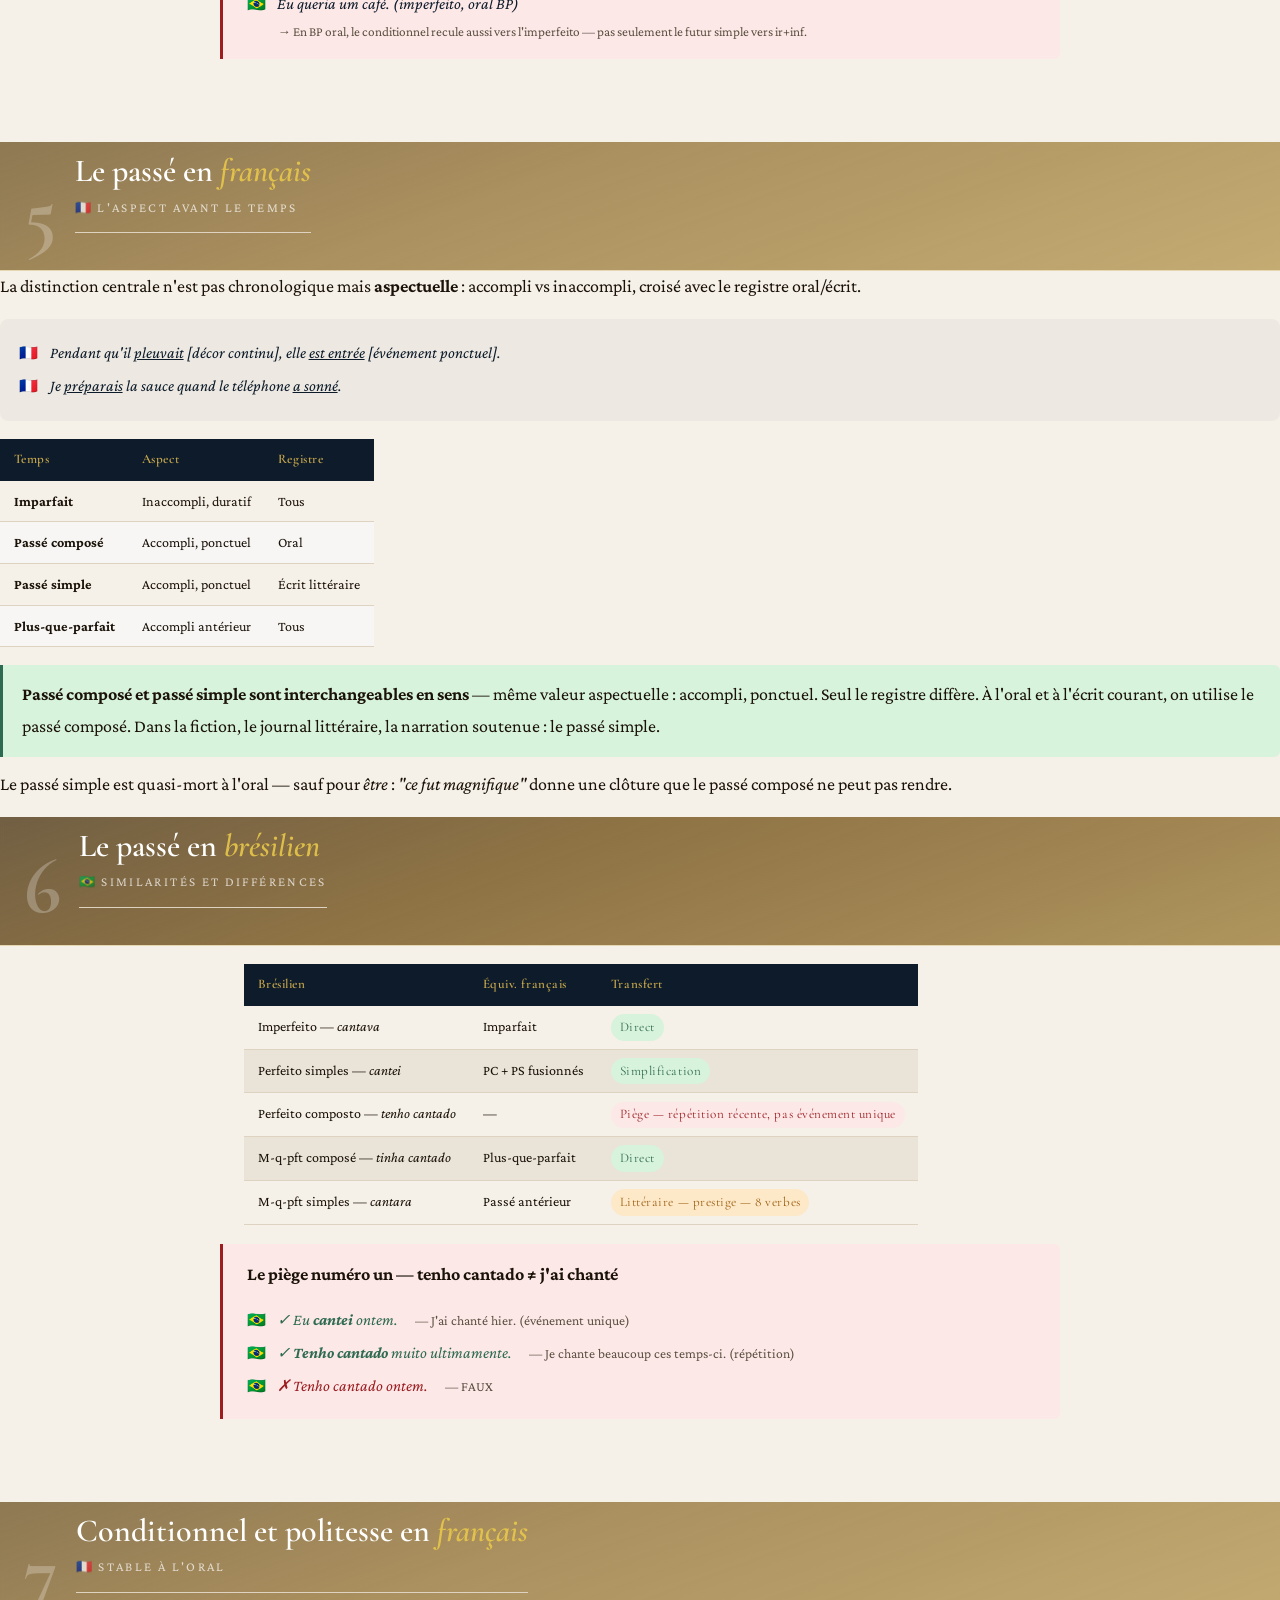
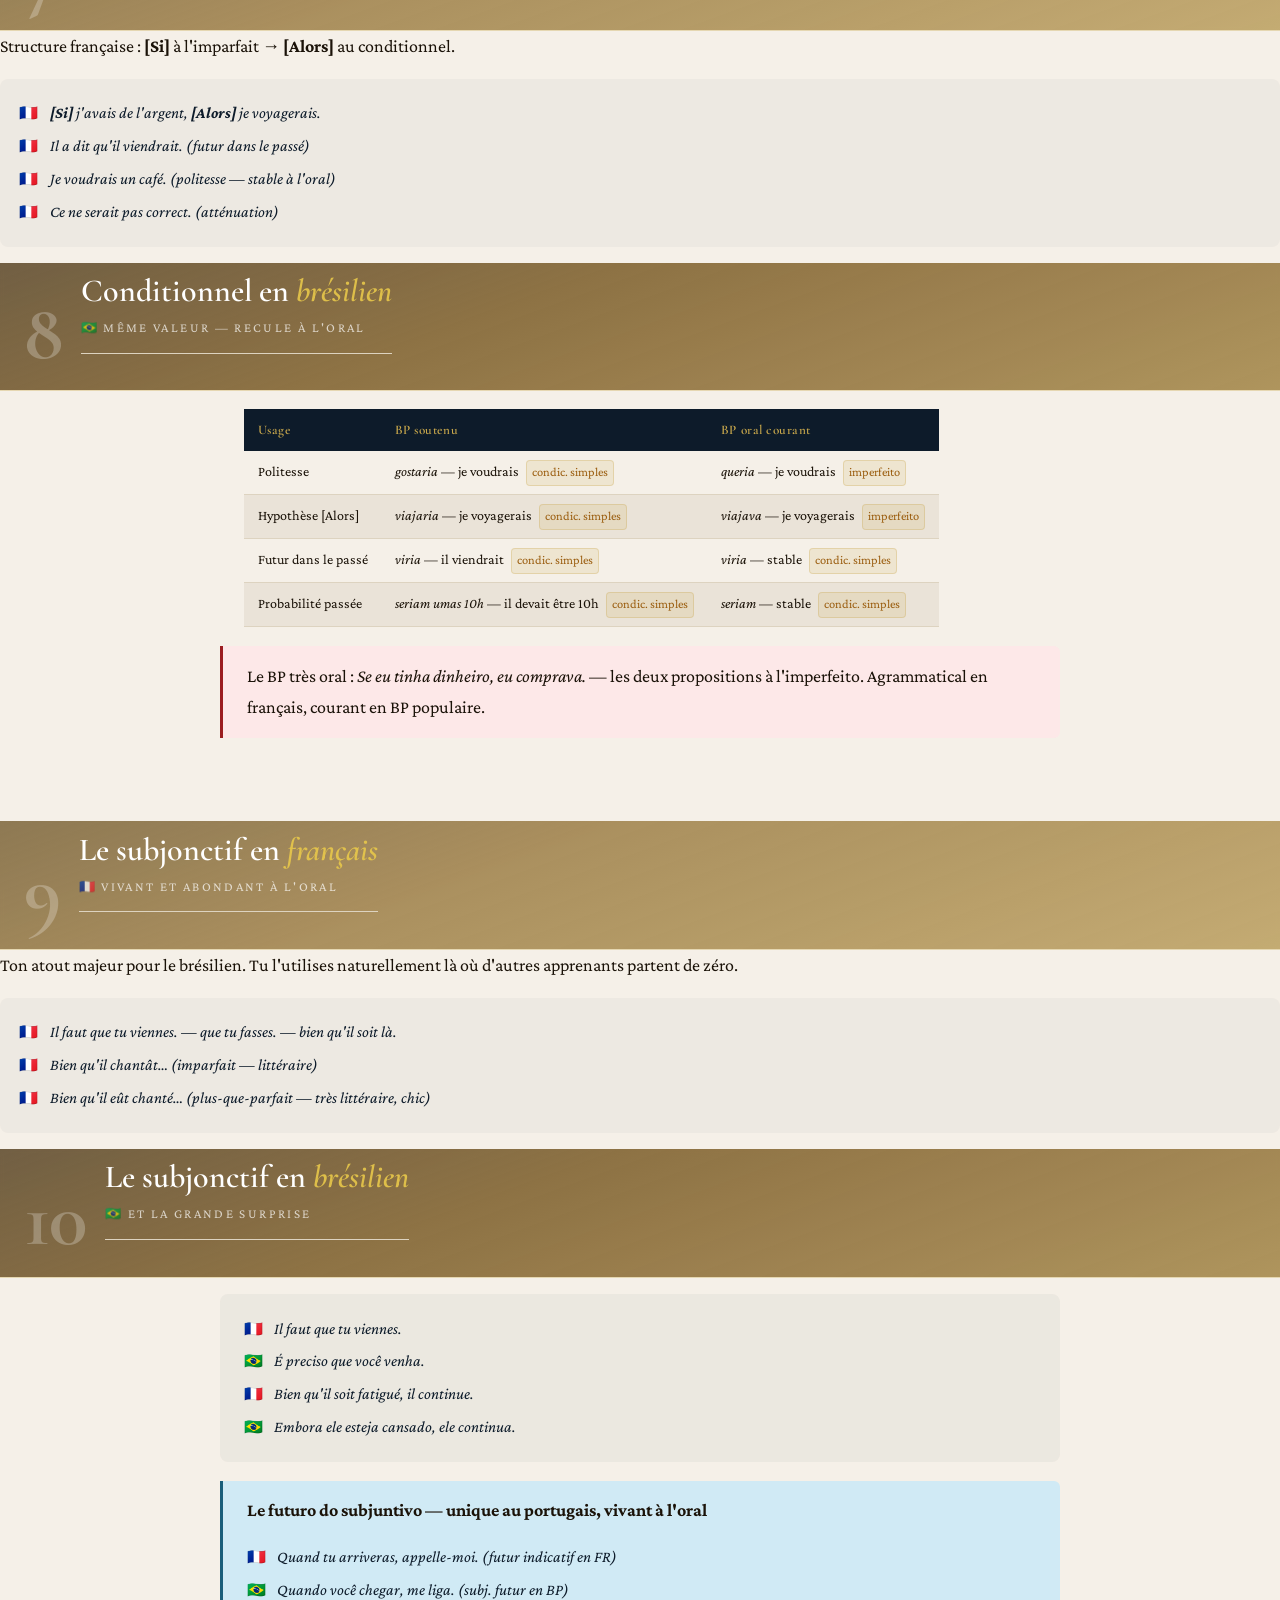
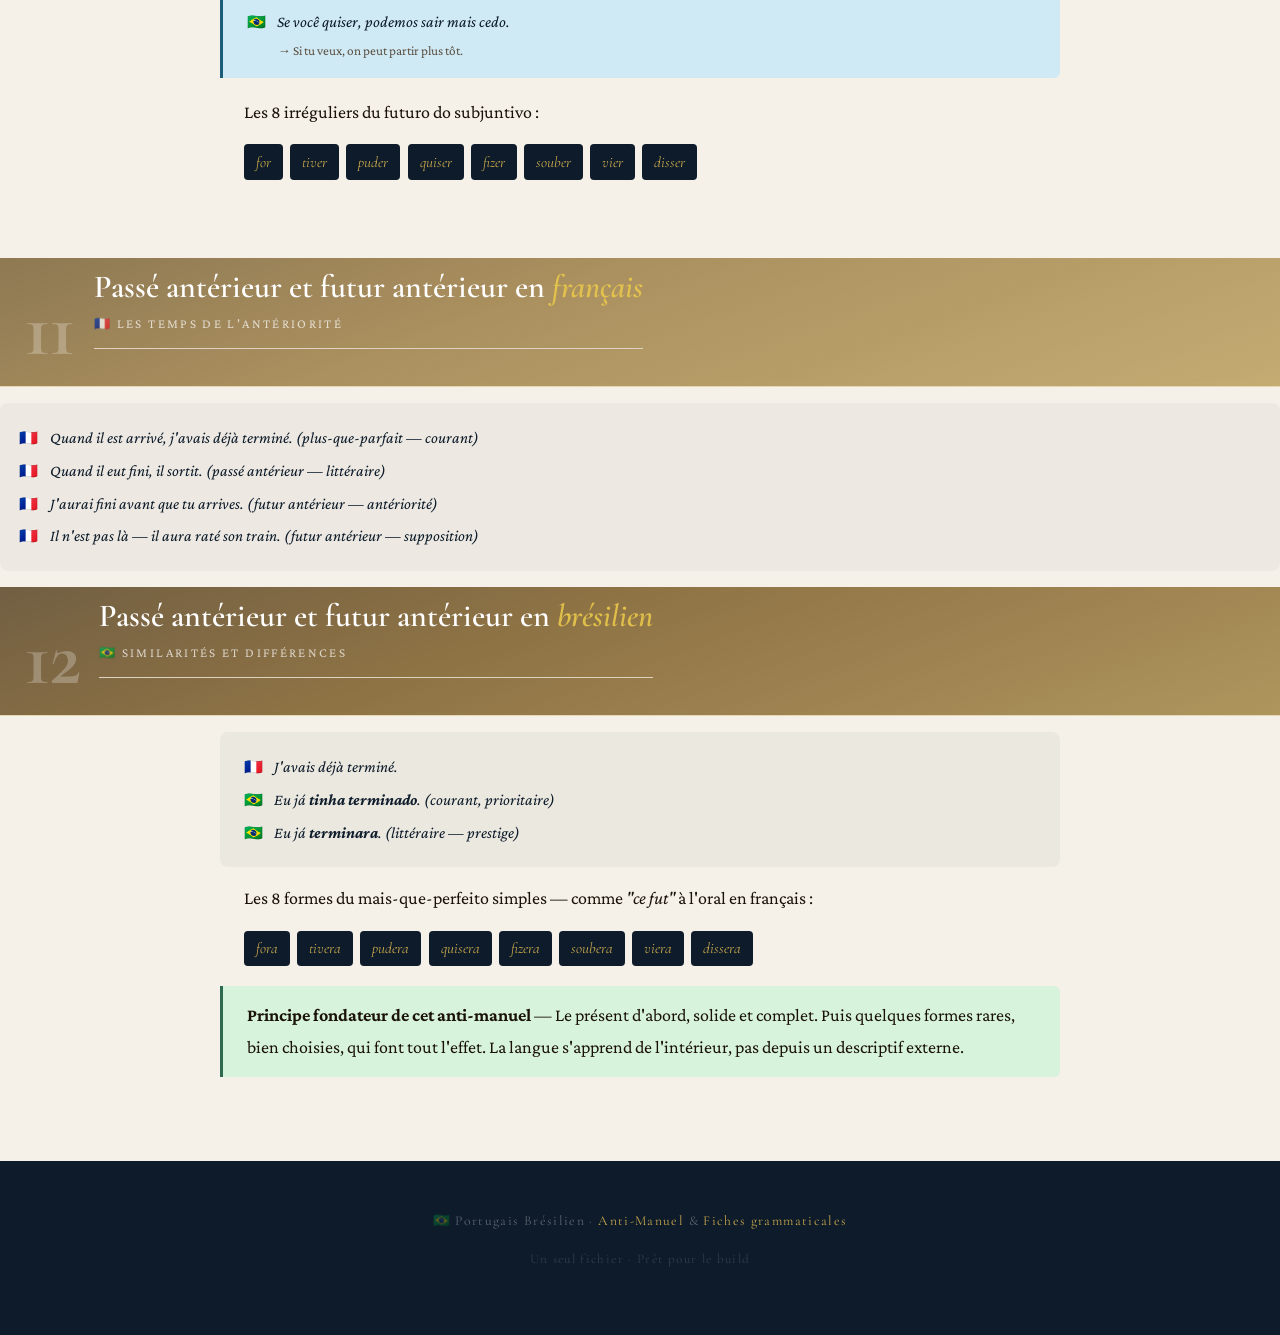
==== commit f14eb729: "iota 47-1.0 hotfix" ====
--- a/ref-fr.html
+++ b/ref-fr.html
@@ -142,6 +142,18 @@
   padding:.6rem 1.5rem .5rem;
   backdrop-filter:blur(2px);
   -webkit-backdrop-filter:blur(2px);
+}
+.am-bg{
+  position:absolute;
+  inset:-40px 0;
+  will-change:transform;
+  opacity:1;
+}
+.alt-bg .am-header .am-bg{
+  background:linear-gradient(160deg, rgba(100,75,30,.75) 0%, rgba(160,130,75,.88) 40%, rgba(195,170,110,.95) 100%);
+}
+.am-section .am-header .am-bg{
+  background:linear-gradient(160deg, rgba(70,50,20,.78) 0%, rgba(130,100,50,.90) 40%, rgba(175,148,90,.96) 100%);
 }
 .am-header{border-bottom:1px solid rgba(201,168,76,.35);}
 
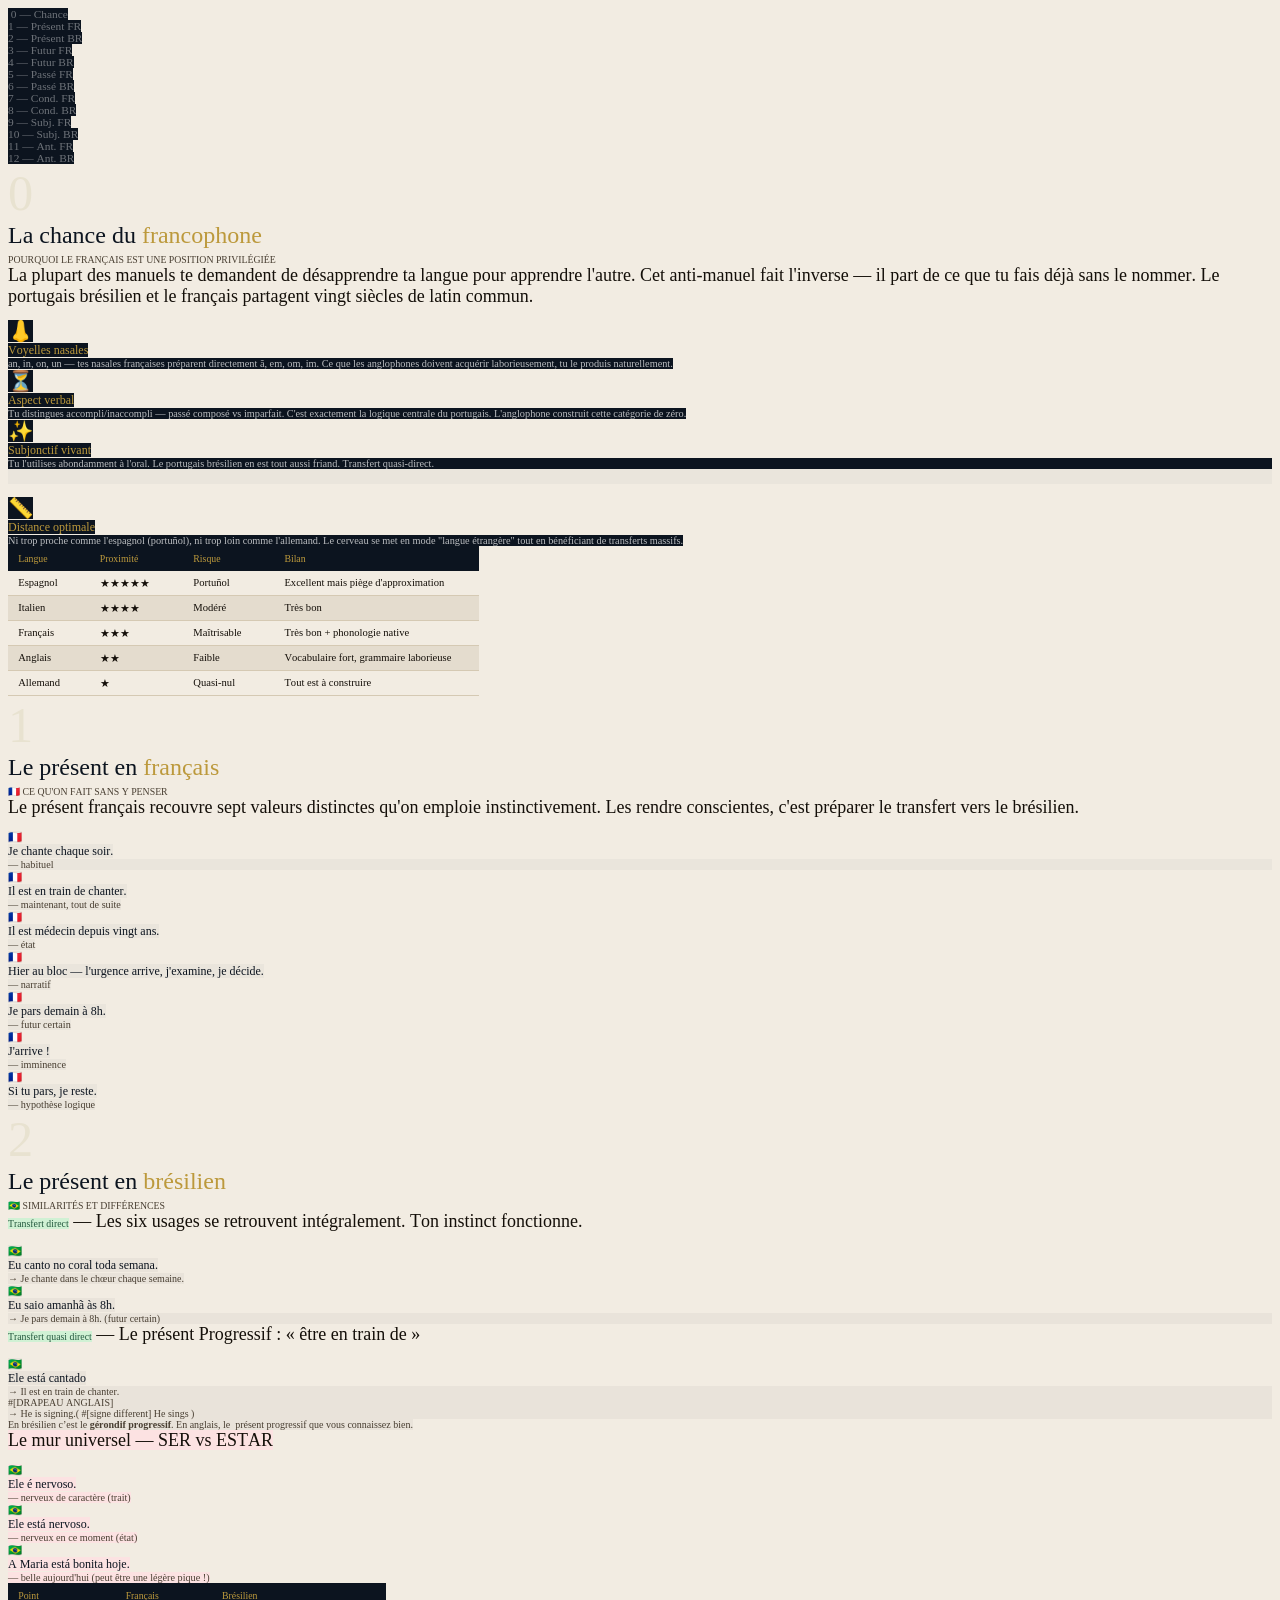
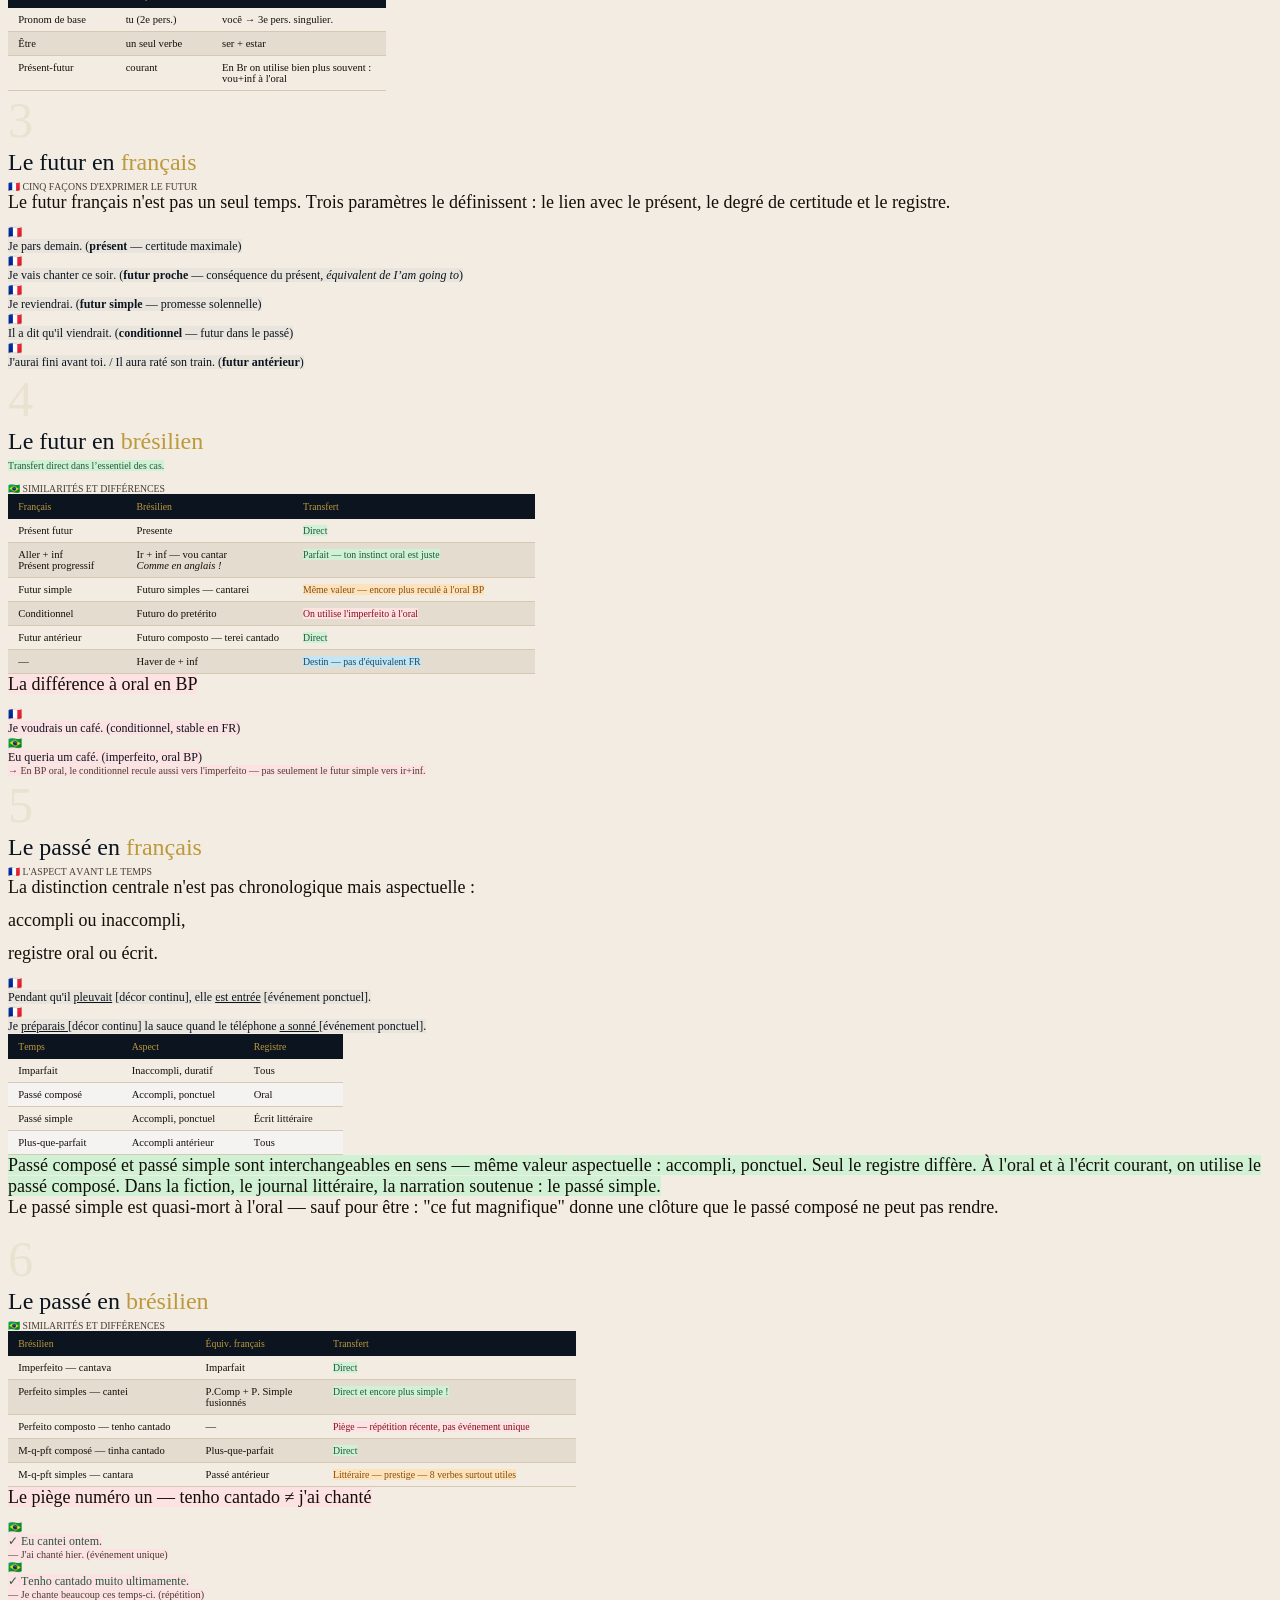
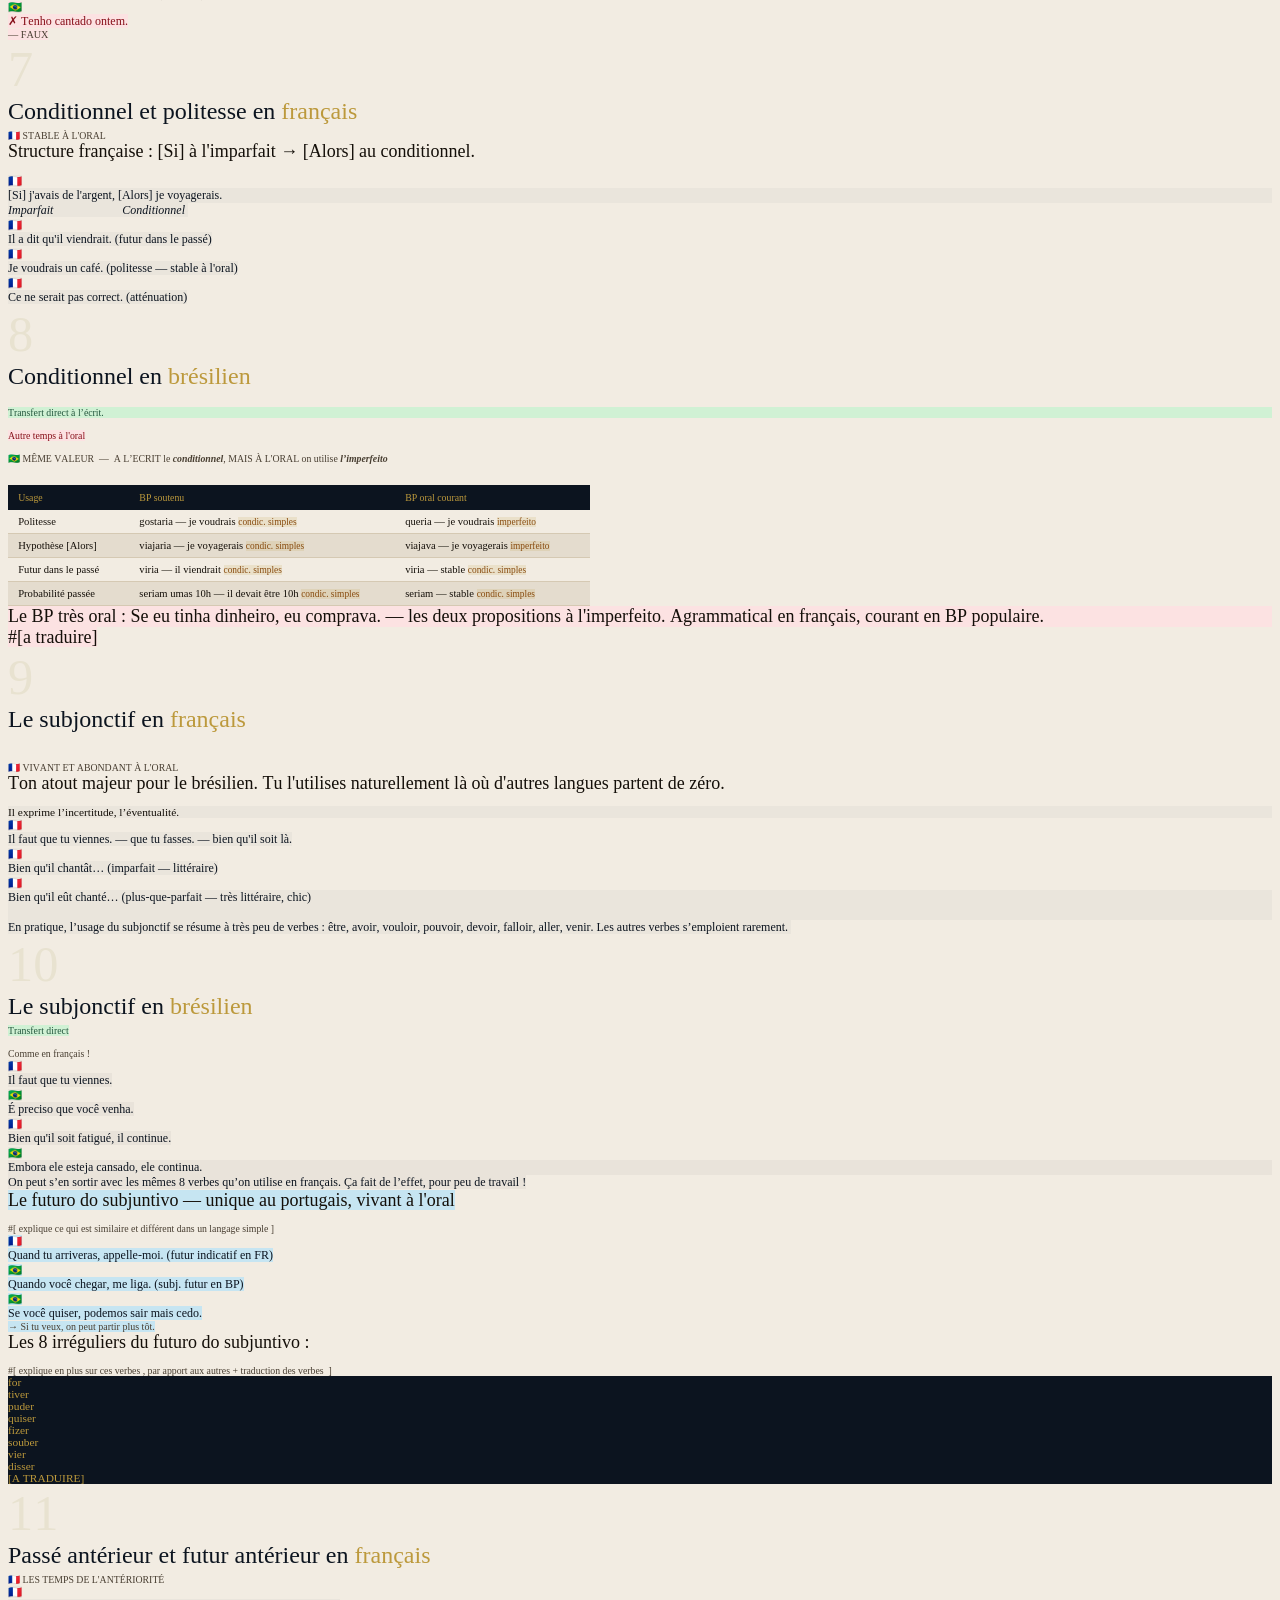
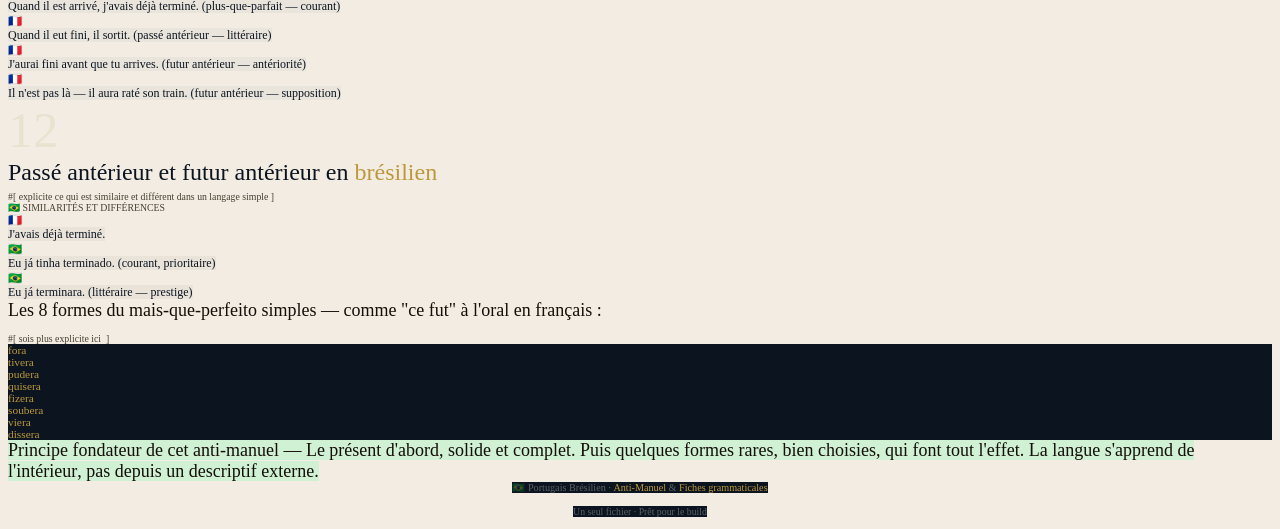
==== commit 0ec8083b: "idem web" ====
--- a/ref-fr.html
+++ b/ref-fr.html
@@ -1,1533 +1,781 @@
-<!DOCTYPE html>
-<html lang="fr">
+<!DOCTYPE html PUBLIC "-//W3C//DTD HTML 4.01//EN" "http://www.w3.org/TR/html4/strict.dtd">
+<html>
 <head>
-<meta charset="UTF-8">
-<meta name="viewport" content="width=device-width, initial-scale=1.0">
-<title>Portugais Brésilien — Anti-Manuel &amp; Fiches grammaticales</title>
-<link href="https://fonts.googleapis.com/css2?family=Cormorant+Garamond:ital,wght@0,300;0,400;0,600;0,700;1,300;1,400&family=Crimson+Pro:ital,wght@0,300;0,400;0,600;1,300;1,400&display=swap" rel="stylesheet">
-<style>
-/* ============================================================
-   CSS VARIABLES
-   ============================================================ */
-:root{
-  --midnight:#0d1b2a; --gold:#c9a84c; --gold-light:#e8c97a;
-  --cream:#f5f0e8; --cream-dark:#ede7d9;
-  --text:#1a1208; --text-light:#5a4f40;
-  --green:#2d6a4f; --green-light:#d8f3dc;
-  --amber:#9b5e10; --amber-light:#fde8c8;
-  --red:#9b1d20; --red-light:#fde8e8;
-  --blue:#1a5e7a; --blue-light:#d0eaf5;
-  --border:#ddd3c0;
-  --switcher-h:0px; --nav-h:36px; --ch-h:120px;
-}
-*{margin:0;padding:0;box-sizing:border-box;}
-html{scroll-behavior:smooth;}
-body{font-family:'Crimson Pro',Georgia,serif;background:var(--cream);color:var(--text);font-size:18px;line-height:1.75;}
-
-/* ============================================================
-   BOOK SWITCHER — top bar, always visible
-   ============================================================ */
-#book-switcher{
-  position:sticky;top:0;z-index:300;
-  background:var(--midnight);
-  height:var(--switcher-h);
-  display:flex;align-items:center;
-  justify-content:space-between;
-  padding:0 1.2rem;
-  border-bottom:2px solid rgba(201,168,76,.3);
-}
-.site-brand{
-  font-family:'Cormorant Garamond',serif;
-  color:var(--gold);font-size:.85rem;
-  letter-spacing:.15em;text-transform:uppercase;
-  white-space:nowrap;
-}
-.switcher-tabs{display:flex;gap:.3rem;}
-.stab{
-  font-family:'Cormorant Garamond',serif;
-  font-size:.82rem;letter-spacing:.04em;
-  padding:.3rem .9rem;border-radius:4px;
-  border:1px solid rgba(201,168,76,.25);
-  color:rgba(255,255,255,.45);
-  background:transparent;cursor:pointer;
-  transition:all .2s;white-space:nowrap;
-}
-.stab:hover{color:var(--gold);border-color:rgba(201,168,76,.6);}
-.stab.active{background:rgba(201,168,76,.15);color:var(--gold);border-color:rgba(201,168,76,.5);}
-
-/* ============================================================
-   HERO
-   ============================================================ */
-.hero{
-  background:var(--midnight);min-height:70vh;
-  display:flex;align-items:center;justify-content:center;
-  position:relative;overflow:hidden;
-}
-.hero-bg{position:absolute;inset:0;background:radial-gradient(ellipse at 30% 50%,#1a2f4a 0%,#0d1b2a 60%);}
-.hero-content{position:relative;z-index:2;text-align:center;padding:2rem;}
-.hero-label{font-family:'Cormorant Garamond',serif;color:var(--gold);font-size:.82rem;letter-spacing:.3em;text-transform:uppercase;margin-bottom:1.4rem;opacity:0;animation:fadeUp .8s ease .2s forwards;}
-.hero h1{font-family:'Cormorant Garamond',serif;font-size:clamp(2.4rem,7vw,5rem);font-weight:300;color:white;line-height:1.15;margin-bottom:.5rem;opacity:0;animation:fadeUp .8s ease .4s forwards;}
-.hero h1 em{font-style:italic;color:var(--gold-light);}
-.hero-sub{font-size:1.05rem;color:rgba(255,255,255,.5);font-style:italic;margin-bottom:2rem;opacity:0;animation:fadeUp .8s ease .6s forwards;}
-.hero-cta{display:flex;gap:.8rem;justify-content:center;flex-wrap:wrap;opacity:0;animation:fadeUp .8s ease .8s forwards;}
-.hero-btn{
-  font-family:'Cormorant Garamond',serif;font-size:.95rem;
-  padding:.55rem 1.5rem;border-radius:4px;cursor:pointer;
-  border:1px solid rgba(201,168,76,.5);transition:all .25s;
-  letter-spacing:.05em;
-}
-.hero-btn.primary{background:rgba(201,168,76,.2);color:var(--gold);}
-.hero-btn.primary:hover{background:rgba(201,168,76,.35);}
-.hero-btn.secondary{background:transparent;color:rgba(255,255,255,.5);border-color:rgba(255,255,255,.2);}
-.hero-btn.secondary:hover{color:white;border-color:rgba(255,255,255,.5);}
-.scroll-hint{position:absolute;bottom:1.5rem;left:50%;transform:translateX(-50%);color:rgba(255,255,255,.3);font-size:.72rem;letter-spacing:.2em;text-transform:uppercase;animation:pulse 2s ease-in-out infinite;}
-@keyframes fadeUp{from{opacity:0;transform:translateY(16px)}to{opacity:1;transform:translateY(0)}}
-@keyframes pulse{0%,100%{opacity:.3}50%{opacity:.8}}
-
-/* ============================================================
-   BOOK CONTAINER
-   ============================================================ */
-.book{display:none;}.book.visible{display:block;}
-
-
-/* ============================================================
-   SECTION NAV (shared by both books)
-   ============================================================ */
-.section-nav{
-  position:sticky;top:0;z-index:200;
-  background:var(--midnight);
-  border-bottom:1px solid rgba(201,168,76,.2);
-  height:var(--nav-h);display:flex;align-items:center;
-  padding:0 .8rem;gap:.2rem;
-  overflow-x:auto;-webkit-overflow-scrolling:touch;scrollbar-width:none;
-}
-.section-nav::-webkit-scrollbar{display:none;}
-.section-nav a,.section-nav button{
-  color:rgba(255,255,255,.4);text-decoration:none;
-  font-family:'Cormorant Garamond',serif;font-size:.95rem;
-  padding:.1rem .42rem;border-radius:3px;
-  transition:all .2s;white-space:nowrap;
-  background:transparent;border:none;cursor:pointer;
-}
-.section-nav a:hover,.section-nav a.active,
-.section-nav button:hover{color:var(--gold);background:rgba(201,168,76,.11);}
-
-/* ============================================================
-   ANTI-MANUEL — SECTIONS
-   ============================================================ */
-.am-section{padding:0 0 4rem;max-width:100%;}
-.am-section.alt-bg{background:white;max-width:100%;}
-.am-section.alt-bg .am-inner{max-width:840px;margin:0 auto;padding:0 1.5rem 4rem;}
-.am-sn{font-family:'Cormorant Garamond',serif;font-size:4.2rem;font-weight:700;color:var(--cream-dark);line-height:1;margin-bottom:-.7rem;letter-spacing:-.02em;}
-.alt-bg 
-.am-head{display:flex;justify-content:space-between;align-items:flex-start;gap:1rem;flex-wrap:wrap;flex:1;}
-/* Contenu des sections brésiliennes centré et limité */
-.am-section > p,
-.am-section > div:not(.am-header),
-.am-section > table,
-.am-section > h2,
-.am-section > h3{max-width:840px;margin-left:auto;margin-right:auto;padding-left:1.5rem;padding-right:1.5rem;}
-
-h2{font-family:'Cormorant Garamond',serif;font-size:2rem;font-weight:600;color:var(--midnight);margin-bottom:.4rem;line-height:1.2;}
-h2 em{font-style:italic;color:var(--gold);}
-.am-header{
-  position:sticky;
-  top:calc(var(--switcher-h) + var(--nav-h));
-  z-index:100;
-  min-height:var(--ch-h);
-  overflow:hidden;
-  display:flex;
-  align-items:center;
-  gap:1.2rem;
-  padding:.6rem 1.5rem .5rem;
-  backdrop-filter:blur(2px);
-  -webkit-backdrop-filter:blur(2px);
-}
-.am-bg{
-  position:absolute;
-  inset:-40px 0;
-  will-change:transform;
-  opacity:1;
-}
-.alt-bg .am-header .am-bg{
-  background:linear-gradient(160deg, rgba(100,75,30,.75) 0%, rgba(160,130,75,.88) 40%, rgba(195,170,110,.95) 100%);
-}
-.am-section .am-header .am-bg{
-  background:linear-gradient(160deg, rgba(70,50,20,.78) 0%, rgba(130,100,50,.90) 40%, rgba(175,148,90,.96) 100%);
-}
-.am-header{border-bottom:1px solid rgba(201,168,76,.35);}
-
-
-.am-header .am-sn{flex-shrink:0;position:relative;z-index:1;color:rgba(255,255,255,.25);font-size:5rem;}
-.am-header .am-head{position:relative;z-index:1;background:transparent;}
-.am-header h2{color:#fff !important;}
-.am-header h2 em{color:rgba(232,200,74,.9) !important;}
-.am-header .slang{color:rgba(255,255,255,.7) !important;}
-.slang{font-size:.82rem;color:var(--text-light);letter-spacing:.18em;text-transform:uppercase;margin-bottom:1.8rem;padding-bottom:.8rem;border-bottom:1px solid var(--border);display:flex;align-items:center;gap:.6rem;flex-wrap:wrap;}
-p{margin-bottom:1rem;}
-h3{font-family:'Cormorant Garamond',serif;font-size:1.35rem;font-weight:600;color:var(--midnight);margin:2rem 0 .7rem;}
-h4{font-family:'Cormorant Garamond',serif;font-size:1.05rem;font-style:italic;color:var(--text-light);margin:1.3rem 0 .5rem;}
-
-
-
-/* ============================================================
-   ATOUTS GRID (AM §0)
-   ============================================================ */
-.grid{display:grid;grid-template-columns:repeat(auto-fit,minmax(185px,1fr));gap:.9rem;margin:1.6rem 0;}
-.card{background:var(--midnight);color:white;padding:1.3rem;border-radius:8px;border-top:3px solid var(--gold);}
-.card-icon{font-size:1.7rem;margin-bottom:.6rem;}
-.card-title{font-family:'Cormorant Garamond',serif;font-size:1rem;font-weight:600;color:var(--gold);margin-bottom:.4rem;}
-.card-text{font-size:.86rem;color:rgba(255,255,255,.72);line-height:1.5;}
-
-/* ============================================================
-   EXAMPLES
-   ============================================================ */
-.exblock{background:rgba(13,27,42,.04);border-radius:8px;padding:1rem 1.2rem;margin:1rem 0;}
-.alt-bg .exblock{background:rgba(13,27,42,.03);}
-.ch-body.alt .exblock{background:rgba(13,27,42,.03);}
-.exrow{display:flex;gap:.65rem;align-items:baseline;margin:.3rem 0;flex-wrap:wrap;}
-.exlang{font-size:.95rem;min-width:1.25rem;flex-shrink:0;}
-.extext{font-style:italic;color:var(--midnight);font-size:1rem;}
-.extr{font-size:.83rem;color:var(--text-light);padding:.03rem 0 .1rem 1.9rem;margin-top:-.2rem;}
-
-/* ============================================================
-   BADGES & CALLOUTS
-   ============================================================ */
-.badge{display:inline-flex;align-items:center;padding:.12rem .55rem;border-radius:20px;font-size:.82rem;font-family:'Cormorant Garamond',serif;letter-spacing:.04em;white-space:nowrap;}
-.bg{background:var(--green-light);color:var(--green);}
-.ba{background:var(--amber-light);color:var(--amber);}
-.br{background:var(--red-light);color:var(--red);}
-.bb{background:var(--blue-light);color:var(--blue);}
-.c{border-left:3px solid var(--gold);background:rgba(201,168,76,.08);padding:.9rem 1.2rem;margin:1.2rem 0;border-radius:0 6px 6px 0;}
-.cg{border-left-color:var(--green);background:var(--green-light);}
-.cr{border-left-color:var(--red);background:var(--red-light);}
-.cb{border-left-color:var(--blue);background:var(--blue-light);}
-.c p:last-child{margin-bottom:0;}
-
-/* ============================================================
-   TABLES (shared)
-   ============================================================ */
-.tw{overflow-x:auto;margin:1.1rem 0;-webkit-overflow-scrolling:touch;max-width:100%;overscroll-behavior-x:contain;}
-
-.tense-tag{display:inline-block;font-size:.78rem;background:rgba(201,168,76,.15);color:var(--amber);border:1px solid rgba(201,168,76,.3);border-radius:4px;padding:1px 5px;margin-left:4px;font-style:normal;white-space:nowrap;vertical-align:middle;}
-table.ctab{width:100%;border-collapse:collapse;font-size:.88rem;display:block;overflow-x:auto;-webkit-overflow-scrolling:touch;overscroll-behavior-x:contain;}
-table.ctab th{background:var(--midnight);color:var(--gold);font-family:'Cormorant Garamond',serif;font-weight:600;padding:.6rem .85rem;text-align:left;font-size:.82rem;letter-spacing:.04em;}
-table.ctab td{padding:.5rem .85rem;border-bottom:1px solid var(--border);vertical-align:top;}
-tr.even td, table.ctab tr:nth-child(even) td{background:rgba(220,210,195,.45);}
-.alt-bg table.ctab tr:nth-child(even) td{background:rgba(248,248,248,.8);}
-
-/* ============================================================
-   CHAPTER HEADERS — STICKY PARALLAX (Fiches)
-   ============================================================ */
-.chapter{position:relative;}
-.ch-header{
-  position:sticky;top:var(--nav-h);
-  z-index:100;height:var(--ch-h);overflow:hidden;
-  display:flex;align-items:center;
-  backdrop-filter:blur(4px);-webkit-backdrop-filter:blur(4px);
-}
-.ch-bg{
-  position:absolute;inset:-40px 0;
-  opacity:.65;transition:opacity .4s ease;
-}
-.ch-header.opaque .ch-bg{opacity:1;}
-.ch-overlay{position:absolute;inset:0;background:linear-gradient(to right,rgba(13,27,42,.9) 0%,rgba(13,27,42,.5) 55%,transparent 100%);transition:opacity .4s;}
-.ch-header.opaque .ch-overlay{background:linear-gradient(to right,rgba(13,27,42,.97) 0%,rgba(13,27,42,.75) 55%,rgba(13,27,42,.2) 100%);}
-.ch-content{position:relative;z-index:2;display:flex;align-items:center;gap:1.3rem;padding:0 1.4rem;width:100%;}
-.ch-num{font-family:'Cormorant Garamond',serif;font-size:3.6rem;font-weight:700;color:rgba(201,168,76,.22);line-height:1;flex-shrink:0;}
-.ch-info{flex:1;min-width:0;}
-.ch-tag{font-size:.66rem;letter-spacing:.2em;text-transform:uppercase;color:var(--gold);opacity:.85;margin-bottom:.2rem;}
-.ch-title{font-family:'Cormorant Garamond',serif;font-size:clamp(1.25rem,3.5vw,1.8rem);font-weight:600;color:white;line-height:1.15;}
-.ch-title em{font-style:italic;color:var(--gold-light);}
-.ch-subtitle{font-size:.82rem;color:rgba(255,255,255,.48);font-style:italic;margin-top:.15rem;}
-.ch-nav{display:flex;flex-direction:column;gap:.35rem;flex-shrink:0;}
-.ch-btn{display:flex;align-items:center;justify-content:center;width:2rem;height:2rem;border-radius:50%;border:1px solid rgba(201,168,76,.35);color:var(--gold);text-decoration:none;font-size:.9rem;transition:all .2s;background:rgba(13,27,42,.4);cursor:pointer;}
-.ch-btn:hover{background:rgba(201,168,76,.2);border-color:var(--gold);}
-.ch-btn.xbtn{display:none;}
-
-/* CHAPTER BODY */
-.ch-body{background:var(--cream);}
-.ch-body.alt{background:white;}
-.ch-inner{max-width:840px;margin:0 auto;padding:3rem 1.5rem;}
-.ch-body.alt tr:nth-child(even) td{background:rgba(255,255,255,.06);}
-
-/* CHAPTER COLORS */
-.ch1 .ch-bg{background:radial-gradient(ellipse at 20% 60%,#1a3a5c 0%,#0d1b2a 70%);}
-.ch2 .ch-bg{background:radial-gradient(ellipse at 70% 40%,#0f3352 0%,#0d1b2a 70%);}
-.ch3 .ch-bg{background:radial-gradient(ellipse at 30% 70%,#0e2d48 0%,#0d1b2a 70%);}
-.ch4 .ch-bg{background:radial-gradient(ellipse at 60% 30%,#122840 0%,#0d1b2a 70%);}
-.ch5 .ch-bg{background:radial-gradient(ellipse at 40% 60%,#0c2236 0%,#0d1b2a 70%);}
-.ch6 .ch-bg{background:radial-gradient(ellipse at 25% 50%,#3a1a1a 0%,#0d1b2a 70%);}
-.ch7 .ch-bg{background:radial-gradient(ellipse at 65% 45%,#2d1010 0%,#0d1b2a 70%);}
-.ch8 .ch-bg{background:radial-gradient(ellipse at 20% 60%,#4a1010 0%,#0d1b2a 70%);}
-.ch9 .ch-bg{background:radial-gradient(ellipse at 55% 35%,#2a1515 0%,#0d1b2a 70%);}
-.ch10 .ch-bg{background:radial-gradient(ellipse at 35% 65%,#351a10 0%,#0d1b2a 70%);}
-.ch11 .ch-bg{background:radial-gradient(ellipse at 30% 55%,#2a1a3a 0%,#0d1b2a 70%);}
-.ch12 .ch-bg{background:radial-gradient(ellipse at 60% 40%,#0d2e1f 0%,#0d1b2a 70%);}
-.ch13 .ch-bg{background:radial-gradient(ellipse at 25% 60%,#0a2818 0%,#0d1b2a 70%);}
-.ch14 .ch-bg{background:radial-gradient(ellipse at 50% 50%,#0f3322 0%,#0d1b2a 70%);}
-.ch15 .ch-bg{background:radial-gradient(ellipse at 40% 55%,#0c2a1c 0%,#0d1b2a 70%);}
-
-/* FORMATION TABLES */
-.formation{background:var(--midnight);color:white;border-radius:8px;padding:1.4rem;margin:1.4rem 0;}
-.formation-title{font-family:'Cormorant Garamond',serif;font-size:.7rem;letter-spacing:.2em;text-transform:uppercase;color:var(--gold);margin-bottom:.9rem;opacity:.9;}
-.form-group{margin:.3rem 0 .9rem;}
-.form-group-label{color:var(--gold);font-size:.82rem;letter-spacing:.1em;text-transform:uppercase;margin-bottom:.45rem;opacity:.8;}
-.form-rs-table{width:100%;border-collapse:collapse;display:block;overflow-x:auto;-webkit-overflow-scrolling:touch;overscroll-behavior-x:contain;}
-.form-rs-table th{color:rgba(255,255,255,.38);font-family:'Cormorant Garamond',serif;font-size:.7rem;letter-spacing:.1em;text-transform:uppercase;padding:.22rem .45rem;border-bottom:1px solid rgba(255,255,255,.1);text-align:left;font-weight:400;}
-.form-rs-table td{padding:.25rem .45rem;font-size:.88rem;vertical-align:middle;}
-/* Light alternation on dark bg — NOT the cream color */
-.form-rs-table tr:nth-child(even) td{background:rgba(255,255,255,.06);}
-.form-rs-table tr:nth-child(odd) td{background:transparent;}
-.td-pron{color:rgba(255,255,255,.36);font-size:.78rem;min-width:5rem;}
-.td-rad{color:rgba(255,255,255,.55);font-style:italic;}
-.td-plus{color:rgba(255,255,255,.22);padding:0 .12rem;}
-.td-suf{color:var(--gold);font-weight:600;}
-.td-eq{color:rgba(255,255,255,.18);padding:0 .12rem;}
-.td-form{color:white;font-style:italic;}
-.td-form strong{color:var(--gold-light);}
-.form-irreg{margin-top:.9rem;padding-top:.9rem;border-top:1px solid rgba(255,255,255,.1);}
-.form-irreg-title{font-size:.78rem;letter-spacing:.15em;text-transform:uppercase;color:rgba(255,255,255,.33);margin-bottom:.5rem;}
-.irreg-list{display:flex;flex-wrap:wrap;gap:.35rem;}
-.irreg-item{background:rgba(201,168,76,.1);border:1px solid rgba(201,168,76,.18);border-radius:4px;padding:.18rem .55rem;font-size:.82rem;font-style:italic;}
-.irreg-item strong{color:var(--gold);margin-right:.25rem;font-style:normal;}
-.form-note{font-size:.8rem;color:rgba(255,255,255,.42);margin-top:.45rem;font-style:italic;}
-
-/* KEY FORMS */
-.kf{display:flex;flex-wrap:wrap;gap:.45rem;margin:.9rem 0;}
-.kf span{background:var(--midnight);color:var(--gold);padding:.28rem .75rem;border-radius:4px;font-family:'Cormorant Garamond',serif;font-size:.95rem;font-style:italic;}
-
-/* FOOTER */
-footer{background:var(--midnight);color:rgba(255,255,255,.33);text-align:center;padding:3rem 2rem;font-family:'Cormorant Garamond',serif;font-size:.85rem;letter-spacing:.1em;}
-footer span{color:var(--gold);}
-
-/* ============================================================
-   RESPONSIVE
-   ============================================================ */
-@media(max-width:640px){
-  :root{--switcher-h:44px;--nav-h:32px;--ch-h:110px;}
-  .ch-num{font-size:2.6rem;}
-  .ch-content{gap:.9rem;padding:0 1rem;}
-  .ch-btn{width:1.85rem;height:1.85rem;}
-  .ch-inner{padding:0 0.65rem 2rem;}
-  .ctab,.cg table{font-size:.82rem;}
-  .tw{font-size:.82rem;}
-  .alt-bg > .am-inner{padding:0 0.65rem 2rem;}
-  body{padding:0;}
-  h2{font-size:1.75rem;}
-  .am-sn{font-size:3.2rem;}
-  .grid{grid-template-columns:1fr 1fr;}
-  .site-brand{display:none;}
-  .section-nav a,.section-nav button{font-size:.88rem;padding:.08rem .32rem;}
-  .td-pron{min-width:4.2rem;}
-}
-@media(max-width:380px){.grid{grid-template-columns:1fr;}}
-</style>
+  <meta http-equiv="Content-Type" content="text/html; charset=utf-8">
+  <meta http-equiv="Content-Style-Type" content="text/css">
+  <title></title>
+  <meta name="Generator" content="Cocoa HTML Writer">
+  <meta name="CocoaVersion" content="2685.4">
+  <style type="text/css">
+    body {background-color: #f2ece2}
+    p.p1 {margin: 0.0px 0.0px 0.0px 0.0px; font: 11.4px 'Helvetica Neue'; color: #ffffff; color: rgba(255, 255, 255, 0.4); -webkit-text-stroke: rgba(255, 255, 255, 0.4)}
+    p.p2 {margin: 0.0px 0.0px 0.0px 0.0px; font: 50.4px 'Helvetica Neue'; color: #e8e2d0; -webkit-text-stroke: #e8e2d0}
+    p.p4 {margin: 0.0px 0.0px 0.0px 0.0px; font: 9.8px 'Helvetica Neue'; color: #483e31; -webkit-text-stroke: #483e31}
+    p.p5 {margin: 0.0px 0.0px 12.0px 0.0px; font: 18.0px 'Helvetica Neue'; color: #140f09; -webkit-text-stroke: #140f09}
+    p.p6 {margin: 0.0px 0.0px 0.0px 0.0px; font: 20.4px '.Apple Color Emoji UI'; color: #ffffff; -webkit-text-stroke: #ffffff}
+    p.p7 {margin: 0.0px 0.0px 0.0px 0.0px; font: 12.0px 'Helvetica Neue'; color: #bc993c; -webkit-text-stroke: #bc993c}
+    p.p8 {margin: 0.0px 0.0px 0.0px 0.0px; font: 10.3px 'Helvetica Neue'; color: #ffffff; color: rgba(255, 255, 255, 0.72); -webkit-text-stroke: rgba(255, 255, 255, 0.72)}
+    p.p9 {margin: 0.0px 0.0px 0.0px 0.0px; font: 10.3px 'Helvetica Neue'; color: #ffffff; color: rgba(255, 255, 255, 0.72); -webkit-text-stroke: rgba(255, 255, 255, 0.72); background-color: #0c141f}
+    p.p10 {margin: 0.0px 0.0px 0.0px 0.0px; font: 12.0px 'Helvetica Neue'; color: #0c141f; -webkit-text-stroke: #0c141f; background-color: #0c141f; background-color: rgba(12, 20, 31, 0.031); min-height: 14.0px}
+    p.p11 {margin: 0.0px 0.0px 0.0px 0.0px; font: 10.3px 'Helvetica Neue'; color: #ffffff; color: rgba(255, 255, 255, 0.72); -webkit-text-stroke: rgba(255, 255, 255, 0.72); min-height: 12.0px}
+    p.p12 {margin: 0.0px 0.0px 0.0px 0.0px; font: 9.8px 'Helvetica Neue'; color: #bc993c; -webkit-text-stroke: #bc993c}
+    p.p13 {margin: 0.0px 0.0px 0.0px 0.0px; font: 10.6px 'Helvetica Neue'; color: #140f09; -webkit-text-stroke: #140f09}
+    p.p14 {margin: 0.0px 0.0px 0.0px 0.0px; font: 11.4px '.Apple Color Emoji UI'; color: #140f09; -webkit-text-stroke: #140f09}
+    p.p15 {margin: 0.0px 0.0px 0.0px 0.0px; font: 12.0px 'Helvetica Neue'; color: #0c141f; -webkit-text-stroke: #0c141f}
+    p.p16 {margin: 0.0px 0.0px 0.0px 0.0px; font: 10.2px 'Helvetica Neue'; color: #483e31; -webkit-text-stroke: #483e31; background-color: #0c141f; background-color: rgba(12, 20, 31, 0.031)}
+    p.p17 {margin: 0.0px 0.0px 0.0px 0.0px; font: 10.2px 'Helvetica Neue'; color: #483e31; -webkit-text-stroke: #483e31}
+    p.p18 {margin: 0.0px 0.0px 0.0px 0.0px; font: 10.0px 'Helvetica Neue'; color: #483e31; -webkit-text-stroke: #483e31}
+    p.p19 {margin: 0.0px 0.0px 0.0px 0.0px; font: 10.0px 'Helvetica Neue'; color: #483e31; -webkit-text-stroke: #483e31; background-color: #0c141f; background-color: rgba(12, 20, 31, 0.039)}
+    p.p20 {margin: 0.0px 0.0px 12.0px 0.0px; font: 9.8px 'Helvetica Neue'; color: #24583e}
+    p.p21 {margin: 0.0px 0.0px 0.0px 0.0px; font: 9.8px 'Helvetica Neue'; color: #24583e; -webkit-text-stroke: #24583e}
+    p.p22 {margin: 0.0px 0.0px 0.0px 0.0px; font: 9.8px 'Helvetica Neue'; color: #884b0f; -webkit-text-stroke: #884b0f}
+    p.p23 {margin: 0.0px 0.0px 0.0px 0.0px; font: 9.8px 'Helvetica Neue'; color: #870f19; -webkit-text-stroke: #870f19}
+    p.p24 {margin: 0.0px 0.0px 0.0px 0.0px; font: 9.8px 'Helvetica Neue'; color: #174b67; -webkit-text-stroke: #174b67}
+    p.p25 {margin: 0.0px 0.0px 0.0px 0.0px; font: 18.0px 'Helvetica Neue'; color: #140f09; -webkit-text-stroke: #140f09}
+    p.p26 {margin: 0.0px 0.0px 0.0px 0.0px; font: 12.0px 'Helvetica Neue'; color: #24583e; -webkit-text-stroke: #24583e}
+    p.p27 {margin: 0.0px 0.0px 0.0px 0.0px; font: 12.0px 'Helvetica Neue'; color: #870f19; -webkit-text-stroke: #870f19}
+    p.p28 {margin: 0.0px 0.0px 0.0px 0.0px; font: 12.0px 'Helvetica Neue'; color: #0c141f; -webkit-text-stroke: #0c141f; background-color: #0c141f; background-color: rgba(12, 20, 31, 0.031)}
+    p.p29 {margin: 0.0px 0.0px 0.0px 0.0px; font: 9.8px '.Apple Color Emoji UI'; color: #483e31; -webkit-text-stroke: #483e31; min-height: 12.0px}
+    p.p30 {margin: 0.0px 0.0px 12.0px 0.0px; font: 9.8px 'Helvetica Neue'; color: #24583e; background-color: #d0f1d4}
+    p.p31 {margin: 0.0px 0.0px 0.0px 0.0px; font: 9.8px 'Helvetica Neue'; color: #870f19}
+    p.p32 {margin: 0.0px 0.0px 0.0px 0.0px; font: 18.0px 'Helvetica Neue'; color: #140f09; -webkit-text-stroke: #140f09; min-height: 21.0px}
+    p.p33 {margin: 0.0px 0.0px 0.0px 0.0px; font: 18.0px 'Helvetica Neue'; color: #140f09; -webkit-text-stroke: #140f09; background-color: #fce2e2}
+    p.p34 {margin: 0.0px 0.0px 12.0px 0.0px; font: 9.8px '.Apple Color Emoji UI'; color: #483e31; -webkit-text-stroke: #483e31; min-height: 12.0px}
+    p.p35 {margin: 0.0px 0.0px 0.0px 0.0px; font: 11.4px '.SF NS'; color: #140f09; -webkit-text-stroke: #140f09; background-color: #0c141f; background-color: rgba(12, 20, 31, 0.031)}
+    p.p36 {margin: 0.0px 0.0px 0.0px 0.0px; font: 12.0px 'Helvetica Neue'; color: #0c141f; -webkit-text-stroke: #0c141f; background-color: #0c141f; background-color: rgba(12, 20, 31, 0.031); min-height: 15.0px}
+    p.p37 {margin: 0.0px 0.0px 0.0px 0.0px; font: 9.8px '.SF NS'; color: #483e31; -webkit-text-stroke: #483e31}
+    p.p38 {margin: 0.0px 0.0px 0.0px 0.0px; font: 12.0px 'Helvetica Neue'; color: #0c141f; -webkit-text-stroke: #0c141f; background-color: #0c141f; background-color: rgba(12, 20, 31, 0.039)}
+    p.p39 {margin: 0.0px 0.0px 0.0px 0.0px; font: 9.8px '.SF NS'; color: #483e31}
+    p.p40 {margin: 0.0px 0.0px 0.0px 0.0px; font: 11.4px 'Helvetica Neue'; color: #bc993c; -webkit-text-stroke: #bc993c; background-color: #0c141f}
+    p.p41 {margin: 0.0px 0.0px 12.0px 0.0px; text-align: center; font: 10.2px 'Helvetica Neue'; color: #bc993c; -webkit-text-stroke: #bc993c}
+    p.p42 {margin: 0.0px 0.0px 12.0px 0.0px; text-align: center; font: 9.8px 'Helvetica Neue'; color: #ffffff; color: rgba(255, 255, 255, 0.33); -webkit-text-stroke: rgba(255, 255, 255, 0.33)}
+    span.s1 {font-kerning: none; background-color: #0c141f}
+    span.s2 {font-kerning: none}
+    span.s3 {font-kerning: none; color: #bc993c; -webkit-text-stroke: 0px #bc993c}
+    span.s4 {font: 9.8px '.Apple Color Emoji UI'; font-kerning: none}
+    span.s5 {font-kerning: none; background-color: rgba(12, 20, 31, 0.031)}
+    span.s6 {font: 11.4px '.Apple Color Emoji UI'; font-kerning: none; background-color: rgba(12, 20, 31, 0.031)}
+    span.s7 {font: 10.2px 'Helvetica Neue'; font-kerning: none; background-color: rgba(12, 20, 31, 0.031)}
+    span.s8 {font: 9.8px 'Helvetica Neue'; font-kerning: none; color: #24583e; background-color: #d0f1d4; -webkit-text-stroke: 0px #24583e}
+    span.s9 {font-kerning: none; background-color: rgba(12, 20, 31, 0.039)}
+    span.s10 {font: 11.4px '.Apple Color Emoji UI'; font-kerning: none; background-color: rgba(12, 20, 31, 0.039)}
+    span.s11 {font: 10.0px 'Lucida Grande'; font-kerning: none; -webkit-text-stroke: 0px #000000}
+    span.s12 {font-kerning: none; -webkit-text-stroke: 0px #000000}
+    span.s13 {font-kerning: none; background-color: #fce2e2}
+    span.s14 {font: 10.2px 'Helvetica Neue'; font-kerning: none; background-color: #fce2e2}
+    span.s15 {font-kerning: none; background-color: #d0f1d4}
+    span.s16 {font-kerning: none; background-color: #fce3bc}
+    span.s17 {font-kerning: none; background-color: #c6e5f2}
+    span.s18 {text-decoration: underline ; font-kerning: none; background-color: rgba(12, 20, 31, 0.031)}
+    span.s19 {font: 9.4px 'Helvetica Neue'; font-kerning: none; color: #884b0f; background-color: rgba(188, 153, 60, 0.15); -webkit-text-stroke: 0px #884b0f}
+    span.s20 {font: 11.4px '.Apple Color Emoji UI'; font-kerning: none}
+    span.s21 {font: 9.8px '.SF NS'; font-kerning: none; -webkit-text-stroke: 0px #000000}
+    span.s22 {font: 9.8px '.Apple Color Emoji UI'; font-kerning: none; -webkit-text-stroke: 0px #000000}
+    span.s23 {font: 9.8px '.SF NS'; font-kerning: none}
+    span.s24 {font: 10.2px '.Apple Color Emoji UI'; font-kerning: none; color: rgba(255, 255, 255, 0.33); background-color: #0c141f; -webkit-text-stroke: 0px rgba(255, 255, 255, 0.33)}
+    span.s25 {font-kerning: none; color: rgba(255, 255, 255, 0.33); background-color: #0c141f; -webkit-text-stroke: 0px rgba(255, 255, 255, 0.33)}
+    td.td1 {width: 61.2px; background-color: #0c141f; margin: 0.5px 0.5px 0.5px 0.5px; padding: 7.2px 10.2px 7.2px 10.2px}
+    td.td2 {width: 73.2px; background-color: #0c141f; margin: 0.5px 0.5px 0.5px 0.5px; padding: 7.2px 10.2px 7.2px 10.2px}
+    td.td3 {width: 70.7px; background-color: #0c141f; margin: 0.5px 0.5px 0.5px 0.5px; padding: 7.2px 10.2px 7.2px 10.2px}
+    td.td4 {width: 184.2px; background-color: #0c141f; margin: 0.5px 0.5px 0.5px 0.5px; padding: 7.2px 10.2px 7.2px 10.2px}
+    td.td5 {width: 61.2px; margin: 0.5px 0.5px 0.5px 0.5px; border-style: solid; border-width: 0.0px 0.0px 1.0px 0.0px; border-color: #140f09 #140f09 #d5c9b3 #140f09; padding: 6.0px 10.2px 6.0px 10.2px}
+    td.td6 {width: 73.2px; margin: 0.5px 0.5px 0.5px 0.5px; border-style: solid; border-width: 0.0px 0.0px 1.0px 0.0px; border-color: #140f09 #140f09 #d5c9b3 #140f09; padding: 6.0px 10.2px 6.0px 10.2px}
+    td.td7 {width: 70.7px; margin: 0.5px 0.5px 0.5px 0.5px; border-style: solid; border-width: 0.0px 0.0px 1.0px 0.0px; border-color: #140f09 #140f09 #d5c9b3 #140f09; padding: 6.0px 10.2px 6.0px 10.2px}
+    td.td8 {width: 184.2px; margin: 0.5px 0.5px 0.5px 0.5px; border-style: solid; border-width: 0.0px 0.0px 1.0px 0.0px; border-color: #140f09 #140f09 #d5c9b3 #140f09; padding: 6.0px 10.2px 6.0px 10.2px}
+    td.td9 {width: 61.2px; background-color: #d3c8b6; background-color: rgba(211, 200, 182, 0.45); margin: 0.5px 0.5px 0.5px 0.5px; border-style: solid; border-width: 0.0px 0.0px 1.0px 0.0px; border-color: #140f09 #140f09 #d5c9b3 #140f09; padding: 6.0px 10.2px 6.0px 10.2px}
+    td.td10 {width: 73.2px; background-color: #d3c8b6; background-color: rgba(211, 200, 182, 0.45); margin: 0.5px 0.5px 0.5px 0.5px; border-style: solid; border-width: 0.0px 0.0px 1.0px 0.0px; border-color: #140f09 #140f09 #d5c9b3 #140f09; padding: 6.0px 10.2px 6.0px 10.2px}
+    td.td11 {width: 70.7px; background-color: #d3c8b6; background-color: rgba(211, 200, 182, 0.45); margin: 0.5px 0.5px 0.5px 0.5px; border-style: solid; border-width: 0.0px 0.0px 1.0px 0.0px; border-color: #140f09 #140f09 #d5c9b3 #140f09; padding: 6.0px 10.2px 6.0px 10.2px}
+    td.td12 {width: 184.2px; background-color: #d3c8b6; background-color: rgba(211, 200, 182, 0.45); margin: 0.5px 0.5px 0.5px 0.5px; border-style: solid; border-width: 0.0px 0.0px 1.0px 0.0px; border-color: #140f09 #140f09 #d5c9b3 #140f09; padding: 6.0px 10.2px 6.0px 10.2px}
+    td.td13 {width: 87.1px; background-color: #0c141f; margin: 0.5px 0.5px 0.5px 0.5px; padding: 7.2px 10.2px 7.2px 10.2px}
+    td.td14 {width: 76.0px; background-color: #0c141f; margin: 0.5px 0.5px 0.5px 0.5px; padding: 7.2px 10.2px 7.2px 10.2px}
+    td.td15 {width: 153.5px; background-color: #0c141f; margin: 0.5px 0.5px 0.5px 0.5px; padding: 7.2px 10.2px 7.2px 10.2px}
+    td.td16 {width: 87.1px; margin: 0.5px 0.5px 0.5px 0.5px; border-style: solid; border-width: 0.0px 0.0px 1.0px 0.0px; border-color: #140f09 #140f09 #d5c9b3 #140f09; padding: 6.0px 10.2px 6.0px 10.2px}
+    td.td17 {width: 76.0px; margin: 0.5px 0.5px 0.5px 0.5px; border-style: solid; border-width: 0.0px 0.0px 1.0px 0.0px; border-color: #140f09 #140f09 #d5c9b3 #140f09; padding: 6.0px 10.2px 6.0px 10.2px}
+    td.td18 {width: 153.5px; margin: 0.5px 0.5px 0.5px 0.5px; border-style: solid; border-width: 0.0px 0.0px 1.0px 0.0px; border-color: #140f09 #140f09 #d5c9b3 #140f09; padding: 6.0px 10.2px 6.0px 10.2px}
+    td.td19 {width: 87.1px; background-color: #d3c8b6; background-color: rgba(211, 200, 182, 0.45); margin: 0.5px 0.5px 0.5px 0.5px; border-style: solid; border-width: 0.0px 0.0px 1.0px 0.0px; border-color: #140f09 #140f09 #d5c9b3 #140f09; padding: 6.0px 10.2px 6.0px 10.2px}
+    td.td20 {width: 76.0px; background-color: #d3c8b6; background-color: rgba(211, 200, 182, 0.45); margin: 0.5px 0.5px 0.5px 0.5px; border-style: solid; border-width: 0.0px 0.0px 1.0px 0.0px; border-color: #140f09 #140f09 #d5c9b3 #140f09; padding: 6.0px 10.2px 6.0px 10.2px}
+    td.td21 {width: 153.5px; background-color: #d3c8b6; background-color: rgba(211, 200, 182, 0.45); margin: 0.5px 0.5px 0.5px 0.5px; border-style: solid; border-width: 0.0px 0.0px 1.0px 0.0px; border-color: #140f09 #140f09 #d5c9b3 #140f09; padding: 6.0px 10.2px 6.0px 10.2px}
+    td.td22 {width: 98.0px; background-color: #0c141f; margin: 0.5px 0.5px 0.5px 0.5px; padding: 7.2px 10.2px 7.2px 10.2px}
+    td.td23 {width: 146.0px; background-color: #0c141f; margin: 0.5px 0.5px 0.5px 0.5px; padding: 7.2px 10.2px 7.2px 10.2px}
+    td.td24 {width: 222.0px; background-color: #0c141f; margin: 0.5px 0.5px 0.5px 0.5px; padding: 7.2px 10.2px 7.2px 10.2px}
+    td.td25 {width: 98.0px; margin: 0.5px 0.5px 0.5px 0.5px; border-style: solid; border-width: 0.0px 0.0px 1.0px 0.0px; border-color: #140f09 #140f09 #d5c9b3 #140f09; padding: 6.0px 10.2px 6.0px 10.2px}
+    td.td26 {width: 146.0px; margin: 0.5px 0.5px 0.5px 0.5px; border-style: solid; border-width: 0.0px 0.0px 1.0px 0.0px; border-color: #140f09 #140f09 #d5c9b3 #140f09; padding: 6.0px 10.2px 6.0px 10.2px}
+    td.td27 {width: 222.0px; margin: 0.5px 0.5px 0.5px 0.5px; border-style: solid; border-width: 0.0px 0.0px 1.0px 0.0px; border-color: #140f09 #140f09 #d5c9b3 #140f09; padding: 6.0px 10.2px 6.0px 10.2px}
+    td.td28 {width: 98.0px; background-color: #d3c8b6; background-color: rgba(211, 200, 182, 0.45); margin: 0.5px 0.5px 0.5px 0.5px; border-style: solid; border-width: 0.0px 0.0px 1.0px 0.0px; border-color: #140f09 #140f09 #d5c9b3 #140f09; padding: 6.0px 10.2px 6.0px 10.2px}
+    td.td29 {width: 146.0px; background-color: #d3c8b6; background-color: rgba(211, 200, 182, 0.45); margin: 0.5px 0.5px 0.5px 0.5px; border-style: solid; border-width: 0.0px 0.0px 1.0px 0.0px; border-color: #140f09 #140f09 #d5c9b3 #140f09; padding: 6.0px 10.2px 6.0px 10.2px}
+    td.td30 {width: 222.0px; background-color: #d3c8b6; background-color: rgba(211, 200, 182, 0.45); margin: 0.5px 0.5px 0.5px 0.5px; border-style: solid; border-width: 0.0px 0.0px 1.0px 0.0px; border-color: #140f09 #140f09 #d5c9b3 #140f09; padding: 6.0px 10.2px 6.0px 10.2px}
+    td.td31 {width: 93.1px; background-color: #0c141f; margin: 0.5px 0.5px 0.5px 0.5px; padding: 7.2px 10.2px 7.2px 10.2px}
+    td.td32 {width: 101.6px; background-color: #0c141f; margin: 0.5px 0.5px 0.5px 0.5px; padding: 7.2px 10.2px 7.2px 10.2px}
+    td.td33 {width: 79.0px; background-color: #0c141f; margin: 0.5px 0.5px 0.5px 0.5px; padding: 7.2px 10.2px 7.2px 10.2px}
+    td.td34 {width: 93.1px; margin: 0.5px 0.5px 0.5px 0.5px; border-style: solid; border-width: 0.0px 0.0px 1.0px 0.0px; border-color: #140f09 #140f09 #d5c9b3 #140f09; padding: 6.0px 10.2px 6.0px 10.2px}
+    td.td35 {width: 101.6px; margin: 0.5px 0.5px 0.5px 0.5px; border-style: solid; border-width: 0.0px 0.0px 1.0px 0.0px; border-color: #140f09 #140f09 #d5c9b3 #140f09; padding: 6.0px 10.2px 6.0px 10.2px}
+    td.td36 {width: 79.0px; margin: 0.5px 0.5px 0.5px 0.5px; border-style: solid; border-width: 0.0px 0.0px 1.0px 0.0px; border-color: #140f09 #140f09 #d5c9b3 #140f09; padding: 6.0px 10.2px 6.0px 10.2px}
+    td.td37 {width: 93.1px; background-color: #f6f6f6; background-color: rgba(246, 246, 246, 0.8); margin: 0.5px 0.5px 0.5px 0.5px; border-style: solid; border-width: 0.0px 0.0px 1.0px 0.0px; border-color: #140f09 #140f09 #d5c9b3 #140f09; padding: 6.0px 10.2px 6.0px 10.2px}
+    td.td38 {width: 101.6px; background-color: #f6f6f6; background-color: rgba(246, 246, 246, 0.8); margin: 0.5px 0.5px 0.5px 0.5px; border-style: solid; border-width: 0.0px 0.0px 1.0px 0.0px; border-color: #140f09 #140f09 #d5c9b3 #140f09; padding: 6.0px 10.2px 6.0px 10.2px}
+    td.td39 {width: 79.0px; background-color: #f6f6f6; background-color: rgba(246, 246, 246, 0.8); margin: 0.5px 0.5px 0.5px 0.5px; border-style: solid; border-width: 0.0px 0.0px 1.0px 0.0px; border-color: #140f09 #140f09 #d5c9b3 #140f09; padding: 6.0px 10.2px 6.0px 10.2px}
+    td.td40 {width: 167.0px; background-color: #0c141f; margin: 0.5px 0.5px 0.5px 0.5px; padding: 7.2px 10.2px 7.2px 10.2px}
+    td.td41 {width: 107.0px; background-color: #0c141f; margin: 0.5px 0.5px 0.5px 0.5px; padding: 7.2px 10.2px 7.2px 10.2px}
+    td.td42 {width: 233.0px; background-color: #0c141f; margin: 0.5px 0.5px 0.5px 0.5px; padding: 7.2px 10.2px 7.2px 10.2px}
+    td.td43 {width: 167.0px; margin: 0.5px 0.5px 0.5px 0.5px; border-style: solid; border-width: 0.0px 0.0px 1.0px 0.0px; border-color: #140f09 #140f09 #d5c9b3 #140f09; padding: 6.0px 10.2px 6.0px 10.2px}
+    td.td44 {width: 107.0px; margin: 0.5px 0.5px 0.5px 0.5px; border-style: solid; border-width: 0.0px 0.0px 1.0px 0.0px; border-color: #140f09 #140f09 #d5c9b3 #140f09; padding: 6.0px 10.2px 6.0px 10.2px}
+    td.td45 {width: 233.0px; margin: 0.5px 0.5px 0.5px 0.5px; border-style: solid; border-width: 0.0px 0.0px 1.0px 0.0px; border-color: #140f09 #140f09 #d5c9b3 #140f09; padding: 6.0px 10.2px 6.0px 10.2px}
+    td.td46 {width: 167.0px; background-color: #d3c8b6; background-color: rgba(211, 200, 182, 0.45); margin: 0.5px 0.5px 0.5px 0.5px; border-style: solid; border-width: 0.0px 0.0px 1.0px 0.0px; border-color: #140f09 #140f09 #d5c9b3 #140f09; padding: 6.0px 10.2px 6.0px 10.2px}
+    td.td47 {width: 107.0px; background-color: #d3c8b6; background-color: rgba(211, 200, 182, 0.45); margin: 0.5px 0.5px 0.5px 0.5px; border-style: solid; border-width: 0.0px 0.0px 1.0px 0.0px; border-color: #140f09 #140f09 #d5c9b3 #140f09; padding: 6.0px 10.2px 6.0px 10.2px}
+    td.td48 {width: 233.0px; background-color: #d3c8b6; background-color: rgba(211, 200, 182, 0.45); margin: 0.5px 0.5px 0.5px 0.5px; border-style: solid; border-width: 0.0px 0.0px 1.0px 0.0px; border-color: #140f09 #140f09 #d5c9b3 #140f09; padding: 6.0px 10.2px 6.0px 10.2px}
+    td.td49 {width: 100.8px; background-color: #0c141f; margin: 0.5px 0.5px 0.5px 0.5px; padding: 7.2px 10.2px 7.2px 10.2px}
+    td.td50 {width: 245.4px; background-color: #0c141f; margin: 0.5px 0.5px 0.5px 0.5px; padding: 7.2px 10.2px 7.2px 10.2px}
+    td.td51 {width: 175.1px; background-color: #0c141f; margin: 0.5px 0.5px 0.5px 0.5px; padding: 7.2px 10.2px 7.2px 10.2px}
+    td.td52 {width: 100.8px; margin: 0.5px 0.5px 0.5px 0.5px; border-style: solid; border-width: 0.0px 0.0px 1.0px 0.0px; border-color: #140f09 #140f09 #d5c9b3 #140f09; padding: 6.0px 10.2px 6.0px 10.2px}
+    td.td53 {width: 245.4px; margin: 0.5px 0.5px 0.5px 0.5px; border-style: solid; border-width: 0.0px 0.0px 1.0px 0.0px; border-color: #140f09 #140f09 #d5c9b3 #140f09; padding: 6.0px 10.2px 6.0px 10.2px}
+    td.td54 {width: 175.1px; margin: 0.5px 0.5px 0.5px 0.5px; border-style: solid; border-width: 0.0px 0.0px 1.0px 0.0px; border-color: #140f09 #140f09 #d5c9b3 #140f09; padding: 6.0px 10.2px 6.0px 10.2px}
+    td.td55 {width: 100.8px; background-color: #d3c8b6; background-color: rgba(211, 200, 182, 0.45); margin: 0.5px 0.5px 0.5px 0.5px; border-style: solid; border-width: 0.0px 0.0px 1.0px 0.0px; border-color: #140f09 #140f09 #d5c9b3 #140f09; padding: 6.0px 10.2px 6.0px 10.2px}
+    td.td56 {width: 245.4px; background-color: #d3c8b6; background-color: rgba(211, 200, 182, 0.45); margin: 0.5px 0.5px 0.5px 0.5px; border-style: solid; border-width: 0.0px 0.0px 1.0px 0.0px; border-color: #140f09 #140f09 #d5c9b3 #140f09; padding: 6.0px 10.2px 6.0px 10.2px}
+    td.td57 {width: 175.1px; background-color: #d3c8b6; background-color: rgba(211, 200, 182, 0.45); margin: 0.5px 0.5px 0.5px 0.5px; border-style: solid; border-width: 0.0px 0.0px 1.0px 0.0px; border-color: #140f09 #140f09 #d5c9b3 #140f09; padding: 6.0px 10.2px 6.0px 10.2px}
+  </style>
 </head>
 <body>
-<!-- ============================================================
-     BOOK SWITCHER + HERO
-     ============================================================ -->
-<div id="book-switcher" style="display:none">
-  <span class="site-brand">&#127463;&#127479; Portugais Brésilien</span>
-  <div class="switcher-tabs" style="display:none">
-    <button class="stab active" id="tab-am" onclick="switchBook('am')">&#128218; Anti-Manuel</button>
-    <button class="stab" id="tab-fiches" onclick="switchBook('fiches')">&#128203; Fiches</button>
-  </div>
-</div>
-
-<div class="hero" id="top" style="display:none">
-<div class="hero-bg" style="display:none"></div>
-<div class="hero-content" style="display:none">
-<p class="hero-label">Portugais Brésilien</p>
-<h1>Anti-Manuel &amp;<br><em>Fiches grammaticales</em></h1>
-<p class="hero-sub">Partir de ce qu'on fait sans le savoir</p>
-<div class="hero-cta" style="display:none">
-  <button class="hero-btn primary" onclick="switchBook('am');scrollToTop()">&#128218; Anti-Manuel</button>
-  <button class="hero-btn secondary" onclick="switchBook('fiches');scrollToTop()">&#128203; Fiches grammaticales</button>
-</div>
-</div>
-<p class="scroll-hint">&#8595; choisir un livre</p>
-</div>
-
-<!-- ============================================================
-     BOOK 1 — ANTI-MANUEL
-     ============================================================ -->
-<div id="book-am" class="book visible">
-
-<nav class="section-nav" id="am-nav">
-<a href="#s0" data-nav="am">0 — Chance</a>
-<a href="#s1" data-nav="am">1 — Présent FR</a>
-<a href="#s2" data-nav="am">2 — Présent BR</a>
-<a href="#s3" data-nav="am">3 — Futur FR</a>
-<a href="#s4" data-nav="am">4 — Futur BR</a>
-<a href="#s5" data-nav="am">5 — Passé FR</a>
-<a href="#s6" data-nav="am">6 — Passé BR</a>
-<a href="#s7" data-nav="am">7 — Cond. FR</a>
-<a href="#s8" data-nav="am">8 — Cond. BR</a>
-<a href="#s9" data-nav="am">9 — Subj. FR</a>
-<a href="#s10" data-nav="am">10 — Subj. BR</a>
-<a href="#s11" data-nav="am">11 — Ant. FR</a>
-<a href="#s12" data-nav="am">12 — Ant. BR</a>
-</nav>
-
-<!-- S0 -->
-<div id="s0"><div class="am-section">
-<div class="am-sn">0</div>
-<div class="am-head"><div>
-<h2>La chance du <em>francophone</em></h2>
-<div class="slang">Pourquoi le français est une position privilégiée</div>
-</div></div>
-<p>La plupart des manuels te demandent de désapprendre ta langue pour apprendre l'autre. Cet anti-manuel fait l'inverse — il part de ce que tu fais déjà sans le nommer. Le portugais brésilien et le français partagent vingt siècles de latin commun.</p>
-<div class="grid">
-<div class="card"><div class="card-icon">&#128067;</div><div class="card-title">Voyelles nasales</div><div class="card-text">an, in, on, un — tes nasales françaises préparent directement ã, em, om, im. Ce que les anglophones doivent acquérir laborieusement, tu le produis naturellement.</div></div>
-<div class="card"><div class="card-icon">&#9203;</div><div class="card-title">Aspect verbal</div><div class="card-text">Tu distingues accompli/inaccompli — passé composé vs imparfait. C'est exactement la logique centrale du portugais. L'anglophone construit cette catégorie de zéro.</div></div>
-<div class="card"><div class="card-icon">&#10024;</div><div class="card-title">Subjonctif vivant</div><div class="card-text">Tu l'utilises abondamment à l'oral. Le portugais brésilien en est tout aussi friand. Transfert quasi-direct.</div></div>
-<div class="card"><div class="card-icon">&#128207;</div><div class="card-title">Distance optimale</div><div class="card-text">Ni trop proche comme l'espagnol (portuñol), ni trop loin comme l'allemand. Le cerveau se met en mode "langue étrangère" tout en bénéficiant de transferts massifs.</div></div>
-</div>
-<div class="tw"><table class="ctab">
-<thead><tr><th>Langue</th><th>Proximité</th><th>Risque</th><th>Bilan</th></tr></thead>
-<tbody>
-<tr><td>Espagnol</td><td>&#9733;&#9733;&#9733;&#9733;&#9733;</td><td>Portuñol</td><td>Excellent mais piège d'approximation</td></tr>
-<tr><td>Italien</td><td>&#9733;&#9733;&#9733;&#9733;</td><td>Modéré</td><td>Très bon</td></tr>
-<tr><td><strong>Français</strong></td><td><strong>&#9733;&#9733;&#9733;</strong></td><td><strong>Maîtrisable</strong></td><td><strong>Très bon + phonologie native</strong></td></tr>
-<tr><td>Anglais</td><td>&#9733;&#9733;</td><td>Faible</td><td>Vocabulaire fort, grammaire laborieuse</td></tr>
-<tr><td>Allemand</td><td>&#9733;</td><td>Quasi-nul</td><td>Tout est à construire</td></tr>
-</tbody></table></div>
-</div></div>
-
-<!-- S1 -->
-<div id="s1" class="alt-bg"><div class="am-inner">
-<div class="am-sn">1</div>
-<div class="am-head">
-<div><h2>Le présent en <em>français</em></h2><div class="slang">&#127467;&#127479; Ce qu'on fait sans y penser</div></div>
-</div>
-<p>Le présent français recouvre six valeurs distinctes qu'on emploie instinctivement. Les rendre conscientes, c'est préparer le transfert vers le brésilien.</p>
-<h3>Les six usages</h3>
-<div class="exblock">
-<div class="exrow"><span class="exlang">&#127467;&#127479;</span><span class="extext">Je chante chaque soir.</span><span style="font-size:.85rem;color:var(--text-light);margin-left:.4rem">— habituel</span></div>
-<div class="exrow"><span class="exlang">&#127467;&#127479;</span><span class="extext">Il est médecin depuis vingt ans.</span><span style="font-size:.85rem;color:var(--text-light);margin-left:.4rem">— état</span></div>
-<div class="exrow"><span class="exlang">&#127467;&#127479;</span><span class="extext">Hier au bloc — l'urgence arrive, j'examine, je décide.</span><span style="font-size:.85rem;color:var(--text-light);margin-left:.4rem">— narratif</span></div>
-<div class="exrow"><span class="exlang">&#127467;&#127479;</span><span class="extext">Je pars demain à 8h.</span><span style="font-size:.85rem;color:var(--text-light);margin-left:.4rem">— futur certain</span></div>
-<div class="exrow"><span class="exlang">&#127467;&#127479;</span><span class="extext">J'arrive !</span><span style="font-size:.85rem;color:var(--text-light);margin-left:.4rem">— imminence</span></div>
-<div class="exrow"><span class="exlang">&#127467;&#127479;</span><span class="extext">Si tu pars, je reste.</span><span style="font-size:.85rem;color:var(--text-light);margin-left:.4rem">— hypothèse logique</span></div>
-</div>
-</div></div>
-
-<!-- S2 -->
-<div id="s2"><div class="am-section">
-<div class="am-sn">2</div>
-<div class="am-head">
-<div><h2>Le présent en <em>brésilien</em></h2><div class="slang">&#127463;&#127479; Similarités et différences</div></div>
-</div>
-<p><span class="badge bg">Transfert direct</span> — Les six usages se retrouvent intégralement. Ton instinct fonctionne.</p>
-<div class="exblock">
-<div class="exrow"><span class="exlang">&#127463;&#127479;</span><span class="extext">Eu canto no coral toda semana.</span></div>
-<div class="extr">&#8594; Je chante dans le chœur chaque semaine.</div>
-<div class="exrow"><span class="exlang">&#127463;&#127479;</span><span class="extext">Eu saio amanhã às 8h.</span></div>
-<div class="extr">&#8594; Je pars demain à 8h. (futur certain)</div>
-</div>
-<div class="cr c">
-<p><strong>Le mur universel — SER vs ESTAR</strong></p>
-<div class="exrow"><span class="exlang">&#127463;&#127479;</span><span class="extext">Ele é nervoso.</span><span style="font-size:.85rem;color:var(--text-light);margin-left:.4rem">— nerveux de caractère (trait)</span></div>
-<div class="exrow"><span class="exlang">&#127463;&#127479;</span><span class="extext">Ele está nervoso.</span><span style="font-size:.85rem;color:var(--text-light);margin-left:.4rem">— nerveux en ce moment (état)</span></div>
-<div class="exrow" style="margin-top:.4rem"><span class="exlang">&#127463;&#127479;</span><span class="extext">A Maria está bonita hoje.</span><span style="font-size:.85rem;color:var(--text-light);margin-left:.4rem">— belle aujourd'hui (peut être une légère pique !)</span></div>
-</div>
-<div class="tw"><table class="ctab">
-<thead><tr><th>Point</th><th>Français</th><th>Brésilien</th></tr></thead>
-<tbody>
-<tr><td>Pronom de base</td><td><em>tu</em> (2e pers.)</td><td><em>você</em> → 3e pers. singulier</td></tr>
-<tr><td>Être</td><td>un seul verbe</td><td>ser + estar</td></tr>
-<tr><td>Présent-futur</td><td>courant</td><td>concurrencé par vou+inf à l'oral</td></tr>
-</tbody></table></div>
-</div></div>
-<!-- S3 -->
-<div id="s3" class="alt-bg"><div class="am-inner">
-<div class="am-sn">3</div>
-<div class="am-head">
-<div><h2>Le futur en <em>français</em></h2><div class="slang">&#127467;&#127479; Cinq façons d'exprimer le futur</div></div>
-</div>
-<p>Le futur français n'est pas un seul temps. Trois paramètres le définissent : le <strong>lien avec le présent</strong>, le <strong>degré de certitude</strong> et le <strong>registre</strong>.</p>
-<div class="exblock">
-<div class="exrow"><span class="exlang">&#127467;&#127479;</span><span class="extext">Je pars demain. (présent — certitude maximale)</span></div>
-<div class="exrow"><span class="exlang">&#127467;&#127479;</span><span class="extext">Je vais chanter ce soir. (futur proche — conséquence du présent)</span></div>
-<div class="exrow"><span class="exlang">&#127467;&#127479;</span><span class="extext">Je reviendrai. (futur simple — promesse solennelle)</span></div>
-<div class="exrow"><span class="exlang">&#127467;&#127479;</span><span class="extext">Il a dit qu'il viendrait. (conditionnel — futur dans le passé)</span></div>
-<div class="exrow"><span class="exlang">&#127467;&#127479;</span><span class="extext">J'aurai fini avant toi. / Il aura raté son train. (futur antérieur)</span></div>
-</div>
-</div></div>
-
-<!-- S4 -->
-<div id="s4"><div class="am-section">
-<div class="am-sn">4</div>
-<div class="am-head">
-<div><h2>Le futur en <em>brésilien</em></h2><div class="slang">&#127463;&#127479; Similarités et différences</div></div>
-</div>
-<div class="tw"><table class="ctab">
-<thead><tr><th>Français</th><th>Brésilien</th><th>Transfert</th></tr></thead>
-<tbody>
-<tr><td>Présent futur</td><td>Presente</td><td><span class="badge bg">Direct</span></td></tr>
-<tr><td>Aller + inf</td><td>Ir + inf — <em>vou cantar</em></td><td><span class="badge bg">Parfait — ton instinct oral est juste</span></td></tr>
-<tr><td>Futur simple</td><td>Futuro simples — <em>cantarei</em></td><td><span class="badge ba">Même valeur — encore plus reculé à l'oral BP</span></td></tr>
-<tr><td>Conditionnel</td><td>Futuro do pretérito</td><td><span class="badge br">Recule vers l'imperfeito à l'oral</span></td></tr>
-<tr><td>Futur antérieur</td><td>Futuro composto — <em>terei cantado</em></td><td><span class="badge bg">Direct</span></td></tr>
-<tr><td>—</td><td>Haver de + inf</td><td><span class="badge bb">Destin — pas d'équivalent FR</span></td></tr>
-</tbody></table></div>
-<div class="cr c">
-<p><strong>La double retraite orale en BP</strong></p>
-<div class="exrow"><span class="exlang">&#127467;&#127479;</span><span class="extext">Je voudrais un café. (conditionnel, stable en FR)</span></div>
-<div class="exrow"><span class="exlang">&#127463;&#127479;</span><span class="extext">Eu queria um café. (imperfeito, oral BP)</span></div>
-<div class="extr">&#8594; En BP oral, le conditionnel recule aussi vers l'imperfeito — pas seulement le futur simple vers ir+inf.</div>
-</div>
-</div></div>
-
-<!-- S5 -->
-<div id="s5" class="alt-bg"><div class="am-inner">
-<div class="am-sn">5</div>
-<div class="am-head">
-<div><h2>Le passé en <em>français</em></h2><div class="slang">&#127467;&#127479; L'aspect avant le temps</div></div>
-</div>
-<p>La distinction centrale n'est pas chronologique mais <strong>aspectuelle</strong> : accompli vs inaccompli, croisé avec le registre oral/écrit.</p>
-<div class="exblock">
-<div class="exrow"><span class="exlang">&#127467;&#127479;</span><span class="extext">Pendant qu'il <u>pleuvait</u> [décor continu], elle <u>est entrée</u> [événement ponctuel].</span></div>
-<div class="exrow"><span class="exlang">&#127467;&#127479;</span><span class="extext">Je <u>préparais</u> la sauce quand le téléphone <u>a sonné</u>.</span></div>
-</div>
-<div class="tw"><table class="ctab">
-<thead><tr><th>Temps</th><th>Aspect</th><th>Registre</th></tr></thead>
-<tbody>
-<tr><td><strong>Imparfait</strong></td><td>Inaccompli, duratif</td><td>Tous</td></tr>
-<tr><td><strong>Passé composé</strong></td><td>Accompli, ponctuel</td><td>Oral</td></tr>
-<tr><td><strong>Passé simple</strong></td><td>Accompli, ponctuel</td><td>Écrit littéraire</td></tr>
-<tr><td><strong>Plus-que-parfait</strong></td><td>Accompli antérieur</td><td>Tous</td></tr>
-</tbody></table></div>
-<div class="cg c" style="margin:.8rem 0"><p><strong>Passé composé et passé simple sont interchangeables en sens</strong> — même valeur aspectuelle : accompli, ponctuel. Seul le registre diffère. À l'oral et à l'écrit courant, on utilise le passé composé. Dans la fiction, le journal littéraire, la narration soutenue : le passé simple.</p></div>
-<p>Le passé simple est quasi-mort à l'oral — sauf pour <em>être</em> : <em>"ce fut magnifique"</em> donne une clôture que le passé composé ne peut pas rendre.</p>
-</div></div>
-
-<!-- S6 -->
-<div id="s6"><div class="am-section">
-<div class="am-sn">6</div>
-<div class="am-head">
-<div><h2>Le passé en <em>brésilien</em></h2><div class="slang">&#127463;&#127479; Similarités et différences</div></div>
-</div>
-<div class="tw"><table class="ctab">
-<thead><tr><th>Brésilien</th><th>Équiv. français</th><th>Transfert</th></tr></thead>
-<tbody>
-<tr><td>Imperfeito — <em>cantava</em></td><td>Imparfait</td><td><span class="badge bg">Direct</span></td></tr>
-<tr><td>Perfeito simples — <em>cantei</em></td><td>PC + PS fusionnés</td><td><span class="badge bg">Simplification</span></td></tr>
-<tr><td>Perfeito composto — <em>tenho cantado</em></td><td>—</td><td><span class="badge br">Piège — répétition récente, pas événement unique</span></td></tr>
-<tr><td>M-q-pft composé — <em>tinha cantado</em></td><td>Plus-que-parfait</td><td><span class="badge bg">Direct</span></td></tr>
-<tr><td>M-q-pft simples — <em>cantara</em></td><td>Passé antérieur</td><td><span class="badge ba">Littéraire — prestige — 8 verbes</span></td></tr>
-</tbody></table></div>
-<div class="cr c">
-<p><strong>Le piège numéro un — tenho cantado ≠ j'ai chanté</strong></p>
-<div class="exrow" style="margin-top:.4rem"><span class="exlang">&#127463;&#127479;</span><span class="extext" style="color:var(--green)">✓ Eu <strong>cantei</strong> ontem.</span><span style="font-size:.85rem;color:var(--text-light);margin-left:.4rem">— J'ai chanté hier. (événement unique)</span></div>
-<div class="exrow"><span class="exlang">&#127463;&#127479;</span><span class="extext" style="color:var(--green)">✓ <strong>Tenho cantado</strong> muito ultimamente.</span><span style="font-size:.85rem;color:var(--text-light);margin-left:.4rem">— Je chante beaucoup ces temps-ci. (répétition)</span></div>
-<div class="exrow"><span class="exlang">&#127463;&#127479;</span><span class="extext" style="color:var(--red)">✗ Tenho cantado ontem.</span><span style="font-size:.85rem;color:var(--text-light);margin-left:.4rem">— FAUX</span></div>
-</div>
-</div></div>
-
-<!-- S7 -->
-<div id="s7" class="alt-bg"><div class="am-inner">
-<div class="am-sn">7</div>
-<div class="am-head">
-<div><h2>Conditionnel et politesse en <em>français</em></h2><div class="slang">&#127467;&#127479; Stable à l'oral</div></div>
-</div>
-<p>Structure française : <strong>[Si]</strong> à l'imparfait → <strong>[Alors]</strong> au conditionnel.</p>
-<div class="exblock">
-<div class="exrow"><span class="exlang">&#127467;&#127479;</span><span class="extext"><strong>[Si]</strong> j'avais de l'argent, <strong>[Alors]</strong> je voyagerais.</span></div>
-<div class="exrow"><span class="exlang">&#127467;&#127479;</span><span class="extext">Il a dit qu'il viendrait. (futur dans le passé)</span></div>
-<div class="exrow"><span class="exlang">&#127467;&#127479;</span><span class="extext">Je voudrais un café. (politesse — stable à l'oral)</span></div>
-<div class="exrow"><span class="exlang">&#127467;&#127479;</span><span class="extext">Ce ne serait pas correct. (atténuation)</span></div>
-</div>
-</div></div>
-
-<!-- S8 -->
-<div id="s8"><div class="am-section">
-<div class="am-sn">8</div>
-<div class="am-head">
-<div><h2>Conditionnel en <em>brésilien</em></h2><div class="slang">&#127463;&#127479; Même valeur — recule à l'oral</div></div>
-</div>
-<div class="tw"><table class="ctab">
-<thead><tr><th>Usage</th><th>BP soutenu</th><th>BP oral courant</th></tr></thead>
-<tbody>
-<tr><td>Politesse</td><td><em>gostaria</em> — je voudrais <span class="tense-tag">condic. simples</span></td><td><em>queria</em> — je voudrais <span class="tense-tag">imperfeito</span></td></tr>
-<tr><td>Hypothèse [Alors]</td><td><em>viajaria</em> — je voyagerais <span class="tense-tag">condic. simples</span></td><td><em>viajava</em> — je voyagerais <span class="tense-tag">imperfeito</span></td></tr>
-<tr><td>Futur dans le passé</td><td><em>viria</em> — il viendrait <span class="tense-tag">condic. simples</span></td><td><em>viria</em> — stable <span class="tense-tag">condic. simples</span></td></tr>
-<tr><td>Probabilité passée</td><td><em>seriam umas 10h</em> — il devait être 10h <span class="tense-tag">condic. simples</span></td><td><em>seriam</em> — stable <span class="tense-tag">condic. simples</span></td></tr>
-</tbody></table></div>
-<div class="cr c"><p>Le BP très oral : <em>Se eu tinha dinheiro, eu comprava.</em> — les deux propositions à l'imperfeito. Agrammatical en français, courant en BP populaire.</p></div>
-</div></div>
-
-<!-- S9 -->
-<div id="s9" class="alt-bg"><div class="am-inner">
-<div class="am-sn">9</div>
-<div class="am-head">
-<div><h2>Le subjonctif en <em>français</em></h2><div class="slang">&#127467;&#127479; Vivant et abondant à l'oral</div></div>
-</div>
-<p>Ton atout majeur pour le brésilien. Tu l'utilises naturellement là où d'autres apprenants partent de zéro.</p>
-<div class="exblock">
-<div class="exrow"><span class="exlang">&#127467;&#127479;</span><span class="extext">Il faut que tu viennes. — que tu fasses. — bien qu'il soit là.</span></div>
-<div class="exrow"><span class="exlang">&#127467;&#127479;</span><span class="extext">Bien qu'il chantât… (imparfait — littéraire)</span></div>
-<div class="exrow"><span class="exlang">&#127467;&#127479;</span><span class="extext">Bien qu'il eût chanté… (plus-que-parfait — très littéraire, chic)</span></div>
-</div>
-</div></div>
-
-<!-- S10 -->
-<div id="s10"><div class="am-section">
-<div class="am-sn">10</div>
-<div class="am-head">
-<div><h2>Le subjonctif en <em>brésilien</em></h2><div class="slang">&#127463;&#127479; Et la grande surprise</div></div>
-</div>
-<div class="exblock">
-<div class="exrow"><span class="exlang">&#127467;&#127479;</span><span class="extext">Il faut que tu viennes.</span></div>
-<div class="exrow"><span class="exlang">&#127463;&#127479;</span><span class="extext">É preciso que você venha.</span></div>
-<div class="exrow"><span class="exlang">&#127467;&#127479;</span><span class="extext">Bien qu'il soit fatigué, il continue.</span></div>
-<div class="exrow"><span class="exlang">&#127463;&#127479;</span><span class="extext">Embora ele esteja cansado, ele continua.</span></div>
-</div>
-<div class="cb c">
-<p><strong>Le futuro do subjuntivo — unique au portugais, vivant à l'oral</strong></p>
-<div class="exrow" style="margin-top:.4rem"><span class="exlang">&#127467;&#127479;</span><span class="extext">Quand tu arriveras, appelle-moi. (futur indicatif en FR)</span></div>
-<div class="exrow"><span class="exlang">&#127463;&#127479;</span><span class="extext">Quando você chegar, me liga. (subj. futur en BP)</span></div>
-<div class="exrow"><span class="exlang">&#127463;&#127479;</span><span class="extext">Se você quiser, podemos sair mais cedo.</span></div>
-<div class="extr">&#8594; Si tu veux, on peut partir plus tôt.</div>
-</div>
-<p>Les 8 irréguliers du futuro do subjuntivo :</p>
-<div class="kf">
-<span>for</span><span>tiver</span><span>puder</span><span>quiser</span>
-<span>fizer</span><span>souber</span><span>vier</span><span>disser</span>
-</div>
-</div></div>
-
-<!-- S11 -->
-<div id="s11" class="alt-bg"><div class="am-inner">
-<div class="am-sn">11</div>
-<div class="am-head">
-<div><h2>Passé antérieur et futur antérieur en <em>français</em></h2><div class="slang">&#127467;&#127479; Les temps de l'antériorité</div></div>
-</div>
-<div class="exblock">
-<div class="exrow"><span class="exlang">&#127467;&#127479;</span><span class="extext">Quand il est arrivé, j'avais déjà terminé. (plus-que-parfait — courant)</span></div>
-<div class="exrow"><span class="exlang">&#127467;&#127479;</span><span class="extext">Quand il eut fini, il sortit. (passé antérieur — littéraire)</span></div>
-<div class="exrow"><span class="exlang">&#127467;&#127479;</span><span class="extext">J'aurai fini avant que tu arrives. (futur antérieur — antériorité)</span></div>
-<div class="exrow"><span class="exlang">&#127467;&#127479;</span><span class="extext">Il n'est pas là — il aura raté son train. (futur antérieur — supposition)</span></div>
-</div>
-</div></div>
-
-<!-- S12 -->
-<div id="s12"><div class="am-section">
-<div class="am-sn">12</div>
-<div class="am-head">
-<div><h2>Passé antérieur et futur antérieur en <em>brésilien</em></h2><div class="slang">&#127463;&#127479; Similarités et différences</div></div>
-</div>
-<div class="exblock">
-<div class="exrow"><span class="exlang">&#127467;&#127479;</span><span class="extext">J'avais déjà terminé.</span></div>
-<div class="exrow"><span class="exlang">&#127463;&#127479;</span><span class="extext">Eu já <strong>tinha terminado</strong>. (courant, prioritaire)</span></div>
-<div class="exrow"><span class="exlang">&#127463;&#127479;</span><span class="extext">Eu já <strong>terminara</strong>. (littéraire — prestige)</span></div>
-</div>
-<p>Les 8 formes du mais-que-perfeito simples — comme <em>"ce fut"</em> à l'oral en français :</p>
-<div class="kf">
-<span>fora</span><span>tivera</span><span>pudera</span><span>quisera</span>
-<span>fizera</span><span>soubera</span><span>viera</span><span>dissera</span>
-</div>
-<div class="cg c"><p><strong>Principe fondateur de cet anti-manuel</strong> — Le présent d'abord, solide et complet. Puis quelques formes rares, bien choisies, qui font tout l'effet. La langue s'apprend de l'intérieur, pas depuis un descriptif externe.</p></div>
-</div></div>
-
-</div><!-- /book-am -->
-<!-- ============================================================
-     BOOK 2 — FICHES GRAMMATICALES
-     ============================================================ -->
-<div id="book-fiches" class="book">
-
-<nav class="section-nav" id="fiches-nav">
-<a href="#ch1-a" data-nav="fiches">01 Présent</a>
-<a href="#ch2-a" data-nav="fiches">02 Ir+inf</a>
-<a href="#ch3-a" data-nav="fiches">03 Fut.simple</a>
-<a href="#ch4-a" data-nav="fiches">04 Fut.composé</a>
-<a href="#ch5-a" data-nav="fiches">05 Haver de</a>
-<a href="#ch6-a" data-nav="fiches">06 Imparf.</a>
-<a href="#ch7-a" data-nav="fiches">07 Perf.simples</a>
-<a href="#ch8-a" data-nav="fiches">08 Perf.composé</a>
-<a href="#ch9-a" data-nav="fiches">09 MQP composé</a>
-<a href="#ch10-a" data-nav="fiches">10 MQP simples</a>
-<a href="#ch11-a" data-nav="fiches">11 Cond.</a>
-<a href="#ch12-a" data-nav="fiches">12 Subj.pré.</a>
-<a href="#ch13-a" data-nav="fiches">13 Subj.imp.</a>
-<a href="#ch14-a" data-nav="fiches">14 Subj.fut.⭐</a>
-<a href="#ch15-a" data-nav="fiches">15 Subj.passé</a>
-</nav>
-
-<!-- helper: chapter_header(n, tag, title, em, sub, xlink_am_target, xlink_label, next_id, color_class) -->
-<div id="ch1-a"></div>
-<div class="chapter ch1">
-<div class="ch-header" id="fh1"><div class="ch-bg" data-speed="0.3"></div><div class="ch-overlay"></div>
-<div class="ch-content"><div class="ch-num">01</div><div class="ch-info">
-<div class="ch-tag">Présent de l'indicatif</div>
-<div class="ch-title">Presente do <em>Indicativo</em></div>
-<div class="ch-subtitle">Six usages — un seul mur</div>
-</div><div class="ch-nav">
-<button class="ch-btn xbtn" onclick="goToAM('s1')" title="Anti-Manuel §1-2">&#128218; AM</button>
-<a href="#top" class="ch-btn" title="Haut">&#8679;</a>
-<a href="#ch2-a" class="ch-btn">&#8681;</a>
-</div></div></div>
-<div class="ch-body"><div class="ch-inner">
-<h3>Formation — Radical + Suffixe</h3>
-<div class="formation">
-<div class="formation-title">Radical + Suffixe aux quatre personnes principales</div>
-<div class="form-group">
-<div class="form-group-label">-AR &nbsp;·&nbsp; cantar → <em>cant-</em></div>
-<table class="form-rs-table">
-<thead><tr><th>Personne</th><th>Radical</th><th></th><th>Suffixe</th><th></th><th>Forme</th></tr></thead>
-<tbody>
-<tr><td class="td-pron">eu</td><td class="td-rad">cant-</td><td class="td-plus">+</td><td class="td-suf">-o</td><td class="td-eq">=</td><td class="td-form"><strong>canto</strong></td></tr>
-<tr><td class="td-pron">você / ele</td><td class="td-rad">cant-</td><td class="td-plus">+</td><td class="td-suf">-a</td><td class="td-eq">=</td><td class="td-form"><strong>canta</strong></td></tr>
-<tr><td class="td-pron">nós</td><td class="td-rad">cant-</td><td class="td-plus">+</td><td class="td-suf">-amos</td><td class="td-eq">=</td><td class="td-form"><strong>cantamos</strong></td></tr>
-<tr><td class="td-pron">vocês / eles</td><td class="td-rad">cant-</td><td class="td-plus">+</td><td class="td-suf">-am</td><td class="td-eq">=</td><td class="td-form"><strong>cantam</strong></td></tr>
-</tbody></table></div>
-<div class="form-group">
-<div class="form-group-label">-ER &nbsp;·&nbsp; comer → <em>com-</em> &nbsp;⚠ suffixes différents</div>
-<table class="form-rs-table">
-<thead><tr><th>Personne</th><th>Radical</th><th></th><th>Suffixe</th><th></th><th>Forme</th></tr></thead>
-<tbody>
-<tr><td class="td-pron">eu</td><td class="td-rad">com-</td><td class="td-plus">+</td><td class="td-suf">-o</td><td class="td-eq">=</td><td class="td-form"><strong>como</strong></td></tr>
-<tr><td class="td-pron">você / ele</td><td class="td-rad">com-</td><td class="td-plus">+</td><td class="td-suf">-e</td><td class="td-eq">=</td><td class="td-form"><strong>come</strong> <span style="color:rgba(255,255,255,.3);font-size:.82rem">(-a en -AR)</span></td></tr>
-<tr><td class="td-pron">nós</td><td class="td-rad">com-</td><td class="td-plus">+</td><td class="td-suf">-emos</td><td class="td-eq">=</td><td class="td-form"><strong>comemos</strong> <span style="color:rgba(255,255,255,.3);font-size:.82rem">(-amos)</span></td></tr>
-<tr><td class="td-pron">vocês / eles</td><td class="td-rad">com-</td><td class="td-plus">+</td><td class="td-suf">-em</td><td class="td-eq">=</td><td class="td-form"><strong>comem</strong> <span style="color:rgba(255,255,255,.3);font-size:.82rem">(-am)</span></td></tr>
-</tbody></table></div>
-<div class="form-group">
-<div class="form-group-label">-IR &nbsp;·&nbsp; partir → <em>part-</em> &nbsp;⚠ nós différent</div>
-<table class="form-rs-table">
-<thead><tr><th>Personne</th><th>Radical</th><th></th><th>Suffixe</th><th></th><th>Forme</th></tr></thead>
-<tbody>
-<tr><td class="td-pron">eu</td><td class="td-rad">part-</td><td class="td-plus">+</td><td class="td-suf">-o</td><td class="td-eq">=</td><td class="td-form"><strong>parto</strong></td></tr>
-<tr><td class="td-pron">você / ele</td><td class="td-rad">part-</td><td class="td-plus">+</td><td class="td-suf">-e</td><td class="td-eq">=</td><td class="td-form"><strong>parte</strong></td></tr>
-<tr><td class="td-pron">nós</td><td class="td-rad">part-</td><td class="td-plus">+</td><td class="td-suf">-imos</td><td class="td-eq">=</td><td class="td-form"><strong>partimos</strong> <span style="color:rgba(255,255,255,.3);font-size:.82rem">(-emos en -ER)</span></td></tr>
-<tr><td class="td-pron">vocês / eles</td><td class="td-rad">part-</td><td class="td-plus">+</td><td class="td-suf">-em</td><td class="td-eq">=</td><td class="td-form"><strong>partem</strong></td></tr>
-</tbody></table></div>
-<div class="form-irreg">
-<div class="form-irreg-title">Irréguliers clés (eu / você / eles)</div>
-<div class="irreg-list">
-<span class="irreg-item"><strong>ser</strong> sou / é / são</span>
-<span class="irreg-item"><strong>estar</strong> estou / está / estão</span>
-<span class="irreg-item"><strong>ter</strong> tenho / tem / têm</span>
-<span class="irreg-item"><strong>ir</strong> vou / vai / vão</span>
-<span class="irreg-item"><strong>fazer</strong> faço / faz / fazem</span>
-<span class="irreg-item"><strong>poder</strong> posso / pode / podem</span>
-<span class="irreg-item"><strong>querer</strong> quero / quer / querem</span>
-<span class="irreg-item"><strong>saber</strong> sei / sabe / sabem</span>
-<span class="irreg-item"><strong>vir</strong> venho / vem / vêm</span>
-</div></div></div>
-<h3>SER vs ESTAR — le mur</h3>
-<div class="exblock">
-<div class="exrow"><span class="exlang">&#127463;&#127479;</span><span class="extext">Sou médico. Ele é francês.</span><span style="font-size:.85rem;color:var(--text-light);margin-left:.4rem">— ser : identité</span></div>
-<div class="exrow"><span class="exlang">&#127463;&#127479;</span><span class="extext">Estou cansado. Ela está em Paris.</span><span style="font-size:.85rem;color:var(--text-light);margin-left:.4rem">— estar : état / lieu</span></div>
-</div>
-<div class="cr c">
-<div class="exrow"><span class="exlang">&#127463;&#127479;</span><span class="extext">Ele é nervoso.</span><span style="font-size:.85rem;color:var(--text-light);margin-left:.4rem">— nerveux de caractère</span></div>
-<div class="exrow"><span class="exlang">&#127463;&#127479;</span><span class="extext">Ele está nervoso.</span><span style="font-size:.85rem;color:var(--text-light);margin-left:.4rem">— nerveux en ce moment</span></div>
-<div class="exrow" style="margin-top:.4rem"><span class="exlang">&#127463;&#127479;</span><span class="extext">A Maria está bonita hoje.</span><span style="font-size:.85rem;color:var(--text-light);margin-left:.4rem">— belle aujourd'hui (peut être une légère pique !)</span></div>
-</div>
-</div></div></div>
-<div id="ch2-a"></div>
-<div class="chapter ch2">
-<div class="ch-header" id="fh2"><div class="ch-bg" data-speed="0.3"></div><div class="ch-overlay"></div>
-<div class="ch-content"><div class="ch-num">02</div><div class="ch-info">
-<div class="ch-tag">Futur proche</div>
-<div class="ch-title">Ir + Infinitivo</div>
-<div class="ch-subtitle">Futur périphrastique</div>
-</div><div class="ch-nav">
-<button class="ch-btn xbtn" onclick="goToAM('s3')" title="AM">&#128218; AM</button>
-<a href="#top" class="ch-btn">&#8679;</a><a href="#ch3-a" class="ch-btn">&#8681;</a>
-</div></div></div>
-<div class="ch-body alt"><div class="ch-inner">
-<h3>Formation</h3>
-<div class="formation"><div class="formation-title">Ir (présent) + Infinitif</div>
-<div class="form-group"><div class="form-group-label">-AR/-ER/-IR identiques · ex. cantar</div>
-<table class="form-rs-table"><thead><tr><th>Personne</th><th>Radical</th><th></th><th>Suffixe</th><th></th><th>Forme</th></tr></thead><tbody>
-<tr><td class="td-pron">eu</td><td class="td-rad">vou</td><td class="td-plus">+</td><td class="td-suf">∅</td><td class="td-eq">=</td><td class="td-form"><strong>vou cantar</strong></td></tr>
-<tr><td class="td-pron">você/ele</td><td class="td-rad">vai</td><td class="td-plus">+</td><td class="td-suf">∅</td><td class="td-eq">=</td><td class="td-form"><strong>vai cantar</strong></td></tr>
-<tr><td class="td-pron">nós</td><td class="td-rad">vamos</td><td class="td-plus">+</td><td class="td-suf">∅</td><td class="td-eq">=</td><td class="td-form"><strong>vamos cantar</strong></td></tr>
-<tr><td class="td-pron">vocês/eles</td><td class="td-rad">vão</td><td class="td-plus">+</td><td class="td-suf">∅</td><td class="td-eq">=</td><td class="td-form"><strong>vão cantar</strong></td></tr>
-</tbody></table>
-<p class="form-note">L'infinitif reste invariable quel que soit le groupe.</p>
-</div>
-</div>
-<h3>Usage</h3><div class="exblock">
-<div class="exrow"><span class="exlang">&#127467;&#127479;</span><span class="extext">Je vais chanter ce soir.</span></div>
-<div class="exrow"><span class="exlang">&#127463;&#127479;</span><span class="extext">Vou cantar esta noite.</span></div>
-<div class="exrow"><span class="exlang">&#127467;&#127479;</span><span class="extext">Il va pleuvoir.</span></div>
-<div class="exrow"><span class="exlang">&#127463;&#127479;</span><span class="extext">Vai chover.</span></div>
-<div class="exrow"><span class="exlang">&#127467;&#127479;</span><span class="extext">Attention — tu vas tomber !</span></div>
-<div class="exrow"><span class="exlang">&#127463;&#127479;</span><span class="extext">Cuidado — você vai cair!</span></div>
-</div>
-<div class="bg c"><p><span class="badge bg">Transfert parfait — </span> on instinct oral est la bonne forme. Encore plus dominant qu'en français.</p></div>
-</div></div></div>
-<div id="ch3-a"></div>
-<div class="chapter ch3">
-<div class="ch-header" id="fh3"><div class="ch-bg" data-speed="0.3"></div><div class="ch-overlay"></div>
-<div class="ch-content"><div class="ch-num">03</div><div class="ch-info">
-<div class="ch-tag">Futur simple</div>
-<div class="ch-title">Futuro Simples</div>
-<div class="ch-subtitle">Soutenu — recul à l'oral — futuro de probabilidade</div>
-</div><div class="ch-nav">
-<button class="ch-btn xbtn" onclick="goToAM('s3')" title="AM">&#128218; AM</button>
-<a href="#top" class="ch-btn">&#8679;</a><a href="#ch4-a" class="ch-btn">&#8681;</a>
-</div></div></div>
-<div class="ch-body "><div class="ch-inner">
-<h3>Formation</h3>
-<div class="formation"><div class="formation-title">Infinitif entier + suffixes (même pour -AR, -ER, -IR)</div>
-<div class="form-group"><div class="form-group-label">Tous groupes · ex. cantar</div>
-<table class="form-rs-table"><thead><tr><th>Personne</th><th>Radical</th><th></th><th>Suffixe</th><th></th><th>Forme</th></tr></thead><tbody>
-<tr><td class="td-pron">eu</td><td class="td-rad">cantar-</td><td class="td-plus">+</td><td class="td-suf">-ei</td><td class="td-eq">=</td><td class="td-form"><strong>cantarei</strong></td></tr>
-<tr><td class="td-pron">você/ele</td><td class="td-rad">cantar-</td><td class="td-plus">+</td><td class="td-suf">-á</td><td class="td-eq">=</td><td class="td-form"><strong>cantará</strong></td></tr>
-<tr><td class="td-pron">nós</td><td class="td-rad">cantar-</td><td class="td-plus">+</td><td class="td-suf">-emos</td><td class="td-eq">=</td><td class="td-form"><strong>cantaremos</strong></td></tr>
-<tr><td class="td-pron">vocês/eles</td><td class="td-rad">cantar-</td><td class="td-plus">+</td><td class="td-suf">-ão</td><td class="td-eq">=</td><td class="td-form"><strong>cantarão</strong></td></tr>
-</tbody></table>
-<p class="form-note">comer+ei=comerei · partir+ei=partirei — même logique.</p>
-</div>
-<div class="form-irreg"><div class="form-irreg-title">Irréguliers</div><div class="irreg-list">
-<span class="irreg-item"><strong>fazer</strong> farei/fará/farão</span>
-<span class="irreg-item"><strong>trazer</strong> trarei/trará</span>
-<span class="irreg-item"><strong>dizer</strong> direi/dirá</span>
-</div></div>
-</div>
-<h3>Usage</h3><div class="exblock">
-<div class="exrow"><span class="exlang">&#127463;&#127479;</span><span class="extext">Voltarei. (promesse solennelle)</span></div>
-<div class="extr">→ Je reviendrai.</div>
-<div class="exrow"><span class="exlang">&#127463;&#127479;</span><span class="extext">O Brasil sediará a Copa em 2026.</span></div>
-<div class="extr">→ Le Brésil accueillera la Coupe. (officiel)</div>
-<div class="exrow"><span class="exlang">&#127463;&#127479;</span><span class="extext">Onde está ela? — Estará em casa.</span></div>
-<div class="extr">→ Où est-elle ? — Elle doit être chez elle. (probabilidade)</div>
-</div>
-</div></div></div>
-<div id="ch4-a"></div>
-<div class="chapter ch4">
-<div class="ch-header" id="fh4"><div class="ch-bg" data-speed="0.3"></div><div class="ch-overlay"></div>
-<div class="ch-content"><div class="ch-num">04</div><div class="ch-info">
-<div class="ch-tag">Futur antérieur</div>
-<div class="ch-title">Futuro Composto</div>
-<div class="ch-subtitle">Ter (futur) + participe — transfert direct</div>
-</div><div class="ch-nav">
-<button class="ch-btn xbtn" onclick="goToAM('s11')" title="AM">&#128218; AM</button>
-<a href="#top" class="ch-btn">&#8679;</a><a href="#ch5-a" class="ch-btn">&#8681;</a>
-</div></div></div>
-<div class="ch-body alt"><div class="ch-inner">
-<h3>Formation</h3>
-<div class="formation"><div class="formation-title">Ter au futuro simples + participe passé invariable</div>
-<div class="form-group"><div class="form-group-label">ex. cantar</div>
-<table class="form-rs-table"><thead><tr><th>Personne</th><th>Radical</th><th></th><th>Suffixe</th><th></th><th>Forme</th></tr></thead><tbody>
-<tr><td class="td-pron">eu</td><td class="td-rad">terei</td><td class="td-plus">+</td><td class="td-suf">+cantado</td><td class="td-eq">=</td><td class="td-form"><strong>terei cantado</strong></td></tr>
-<tr><td class="td-pron">você/ele</td><td class="td-rad">terá</td><td class="td-plus">+</td><td class="td-suf">+cantado</td><td class="td-eq">=</td><td class="td-form"><strong>terá cantado</strong></td></tr>
-<tr><td class="td-pron">nós</td><td class="td-rad">teremos</td><td class="td-plus">+</td><td class="td-suf">+cantado</td><td class="td-eq">=</td><td class="td-form"><strong>teremos cantado</strong></td></tr>
-<tr><td class="td-pron">vocês/eles</td><td class="td-rad">terão</td><td class="td-plus">+</td><td class="td-suf">+cantado</td><td class="td-eq">=</td><td class="td-form"><strong>terão cantado</strong></td></tr>
-</tbody></table>
-<p class="form-note">Le participe ne varie jamais avec ter : cantado, feito, vindo, dito…</p>
-</div>
-</div>
-<h3>Usage</h3><div class="exblock">
-<div class="exrow"><span class="exlang">&#127467;&#127479;</span><span class="extext">J'aurai terminé avant que tu arrives.</span></div>
-<div class="exrow"><span class="exlang">&#127463;&#127479;</span><span class="extext">Terei terminado antes de você chegar.</span></div>
-<div class="exrow"><span class="exlang">&#127467;&#127479;</span><span class="extext">Il n'est pas là — il aura raté son train.</span></div>
-<div class="exrow"><span class="exlang">&#127463;&#127479;</span><span class="extext">Ele não está aqui — terá perdido o trem. (probabilidade)</span></div>
-</div>
-<div class="bg c"><p><span class="badge bg">Même logique que le </span> utur antérieur français. À l'oral très courant : vou ter cantado.</p></div>
-</div></div></div>
-<!-- CH5 — HAVER DE -->
-<div id="ch5-a"></div>
-<div class="chapter ch5">
-<div class="ch-header" id="fh5"><div class="ch-bg" data-speed="0.3"></div><div class="ch-overlay"></div>
-<div class="ch-content"><div class="ch-num">05</div><div class="ch-info">
-<div class="ch-tag">Futur de destin</div><div class="ch-title">Haver de + Infinitivo</div>
-<div class="ch-subtitle">Terra incognita — inévitabilité</div>
-</div><div class="ch-nav">
-<button class="ch-btn xbtn" onclick="goToAM('s3')" title="AM">&#128218; AM</button>
-<a href="#top" class="ch-btn">&#8679;</a><a href="#ch6-a" class="ch-btn">&#8681;</a>
-</div></div></div>
-<div class="ch-body"><div class="ch-inner">
-<h3>Formation</h3>
-<div class="formation">
-<div class="formation-title">Haver (irrégulier) + de + infinitif invariable</div>
-<div class="form-group">
-<table class="form-rs-table">
-<thead><tr><th>Personne</th><th>Haver</th><th></th><th>de + inf.</th><th></th><th>Forme</th></tr></thead>
-<tbody>
-<tr><td class="td-pron">eu</td><td class="td-suf">hei</td><td class="td-plus">+</td><td class="td-rad">de cantar</td><td class="td-eq">=</td><td class="td-form"><strong>hei de cantar</strong></td></tr>
-<tr><td class="td-pron">você / ele</td><td class="td-suf">há</td><td class="td-plus">+</td><td class="td-rad">de cantar</td><td class="td-eq">=</td><td class="td-form"><strong>há de cantar</strong></td></tr>
-<tr><td class="td-pron">nós</td><td class="td-suf">havemos</td><td class="td-plus">+</td><td class="td-rad">de cantar</td><td class="td-eq">=</td><td class="td-form"><strong>havemos de cantar</strong></td></tr>
-<tr><td class="td-pron">vocês/eles</td><td class="td-suf">hão</td><td class="td-plus">+</td><td class="td-rad">de cantar</td><td class="td-eq">=</td><td class="td-form"><strong>hão de cantar</strong></td></tr>
-</tbody></table></div></div>
-<div class="exblock">
-<div class="exrow"><span class="exlang">&#127463;&#127479;</span><span class="extext">Hei de vencer.</span></div>
-<div class="extr">&#8594; Je vaincrai — je suis destiné à vaincre.</div>
-<div class="exrow"><span class="exlang">&#127463;&#127479;</span><span class="extext">Há de chegar o dia em que tudo muda.</span></div>
-<div class="extr">&#8594; Le jour viendra où tout changera.</div>
-</div>
-<div class="cb c"><p><span class="badge bb">Terra incognita</span> — Pas d'équivalent en français. À reconnaître à la lecture plus qu'à produire en premier.</p></div>
-</div></div></div>
-
-<!-- CH6 — IMPERFEITO -->
-<div id="ch6-a"></div>
-<div class="chapter ch6">
-<div class="ch-header" id="fh6"><div class="ch-bg" data-speed="0.3"></div><div class="ch-overlay"></div>
-<div class="ch-content"><div class="ch-num">06</div><div class="ch-info">
-<div class="ch-tag">Passé — Imparfait</div><div class="ch-title">Pretérito Imperfeito</div>
-<div class="ch-subtitle">Comme l'imparfait + imperfeito de polidez</div>
-</div><div class="ch-nav">
-<button class="ch-btn xbtn" onclick="goToAM('s5')" title="AM">&#128218; AM</button>
-<a href="#top" class="ch-btn">&#8679;</a><a href="#ch7-a" class="ch-btn">&#8681;</a>
-</div></div></div>
-<div class="ch-body alt"><div class="ch-inner">
-<h3>Formation</h3>
-<div class="formation">
-<div class="formation-title">Radical + Suffixe — deux groupes distincts</div>
-<div class="form-group">
-<div class="form-group-label">-AR · cantar → <em>cant-</em></div>
-<table class="form-rs-table">
-<thead><tr><th>Personne</th><th>Radical</th><th></th><th>Suffixe</th><th></th><th>Forme</th></tr></thead>
-<tbody>
-<tr><td class="td-pron">eu</td><td class="td-rad">cant-</td><td class="td-plus">+</td><td class="td-suf">-ava</td><td class="td-eq">=</td><td class="td-form"><strong>cantava</strong></td></tr>
-<tr><td class="td-pron">você/ele</td><td class="td-rad">cant-</td><td class="td-plus">+</td><td class="td-suf">-ava</td><td class="td-eq">=</td><td class="td-form"><strong>cantava</strong></td></tr>
-<tr><td class="td-pron">nós</td><td class="td-rad">cant-</td><td class="td-plus">+</td><td class="td-suf">-ávamos</td><td class="td-eq">=</td><td class="td-form"><strong>cantávamos</strong></td></tr>
-<tr><td class="td-pron">vocês/eles</td><td class="td-rad">cant-</td><td class="td-plus">+</td><td class="td-suf">-avam</td><td class="td-eq">=</td><td class="td-form"><strong>cantavam</strong></td></tr>
-</tbody></table></div>
-<div class="form-group">
-<div class="form-group-label">-ER et -IR · comer/partir ⚠ voyelle -ia</div>
-<table class="form-rs-table">
-<thead><tr><th>Personne</th><th>Radical</th><th></th><th>Suffixe</th><th></th><th>Forme</th></tr></thead>
-<tbody>
-<tr><td class="td-pron">eu</td><td class="td-rad">com-/part-</td><td class="td-plus">+</td><td class="td-suf">-ia</td><td class="td-eq">=</td><td class="td-form"><strong>comia/partia</strong> <span style="color:rgba(255,255,255,.28);font-size:.75rem">(-ava en -AR)</span></td></tr>
-<tr><td class="td-pron">você/ele</td><td class="td-rad">com-</td><td class="td-plus">+</td><td class="td-suf">-ia</td><td class="td-eq">=</td><td class="td-form"><strong>comia</strong></td></tr>
-<tr><td class="td-pron">nós</td><td class="td-rad">com-</td><td class="td-plus">+</td><td class="td-suf">-íamos</td><td class="td-eq">=</td><td class="td-form"><strong>comíamos</strong></td></tr>
-<tr><td class="td-pron">vocês/eles</td><td class="td-rad">com-</td><td class="td-plus">+</td><td class="td-suf">-iam</td><td class="td-eq">=</td><td class="td-form"><strong>comiam</strong></td></tr>
-</tbody></table></div>
-<div class="form-irreg">
-<div class="form-irreg-title">Irréguliers</div>
-<div class="irreg-list">
-<span class="irreg-item"><strong>ser</strong> era/éramos</span>
-<span class="irreg-item"><strong>ter</strong> tinha/tínhamos</span>
-<span class="irreg-item"><strong>vir</strong> vinha/vínhamos</span>
-<span class="irreg-item"><strong>pôr</strong> punha/púnhamos</span>
-</div></div></div>
-<h3>Usage 1 — Décor, habitude (transfert direct)</h3>
-<div class="exblock">
-<div class="exrow"><span class="exlang">&#127467;&#127479;</span><span class="extext">Quand j'étais enfant, je chantais dans le chœur.</span></div>
-<div class="exrow"><span class="exlang">&#127463;&#127479;</span><span class="extext">Quando eu era criança, cantava no coral.</span></div>
-<div class="exrow"><span class="exlang">&#127467;&#127479;</span><span class="extext">Je préparais la sauce quand le téléphone a sonné.</span></div>
-<div class="exrow"><span class="exlang">&#127463;&#127479;</span><span class="extext">Eu preparava o molho quando o telefone tocou.</span></div>
-</div>
-<h3>Usage 2 — Imperfeito de polidez (politesse)</h3>
-<div class="exblock">
-<div class="exrow"><span class="exlang">&#127467;&#127479;</span><span class="extext">Je voudrais un café. (conditionnel stable en FR)</span></div>
-<div class="exrow"><span class="exlang">&#127463;&#127479;</span><span class="extext">Eu queria um café. (imperfeito, oral BP)</span></div>
-<div class="exrow"><span class="exlang">&#127463;&#127479;</span><span class="extext">Se eu tivesse dinheiro, eu viajaria. (soutenu) / viajava. (oral)</span></div>
-<div class="extr">&#8594; Si j'avais de l'argent, je voyagerais.</div>
-</div>
-<div class="cr c"><p><strong>Piège principal</strong> — En BP oral, l'imperfeito absorbe la politesse ET l'hypothèse que le conditionnel gère en français. C'est le seul endroit où ton réflexe de francophone te pousse dans la mauvaise direction à l'oral.</p></div>
-</div></div></div>
-
-<!-- CH7 — PERFEITO SIMPLES -->
-<div id="ch7-a"></div>
-<div class="chapter ch7">
-<div class="ch-header" id="fh7"><div class="ch-bg" data-speed="0.25"></div><div class="ch-overlay"></div>
-<div class="ch-content"><div class="ch-num">07</div><div class="ch-info">
-<div class="ch-tag">Passé accompli</div><div class="ch-title">Pretérito Perfeito Simples</div>
-<div class="ch-subtitle">Passé composé + passé simple — un seul temps</div>
-</div><div class="ch-nav">
-<button class="ch-btn xbtn" onclick="goToAM('s5')" title="AM">&#128218; AM</button>
-<a href="#top" class="ch-btn">&#8679;</a><a href="#ch8-a" class="ch-btn">&#8681;</a>
-</div></div></div>
-<div class="ch-body"><div class="ch-inner">
-<h3>Formation — trois groupes distincts</h3>
-<div class="formation">
-<div class="formation-title">Radical + Suffixe — les trois groupes diffèrent</div>
-<div class="form-group">
-<div class="form-group-label">-AR · cantar → <em>cant-</em></div>
-<table class="form-rs-table">
-<thead><tr><th>Personne</th><th>Radical</th><th></th><th>Suffixe</th><th></th><th>Forme</th></tr></thead>
-<tbody>
-<tr><td class="td-pron">eu</td><td class="td-rad">cant-</td><td class="td-plus">+</td><td class="td-suf">-ei</td><td class="td-eq">=</td><td class="td-form"><strong>cantei</strong></td></tr>
-<tr><td class="td-pron">você/ele</td><td class="td-rad">cant-</td><td class="td-plus">+</td><td class="td-suf">-ou</td><td class="td-eq">=</td><td class="td-form"><strong>cantou</strong></td></tr>
-<tr><td class="td-pron">nós</td><td class="td-rad">cant-</td><td class="td-plus">+</td><td class="td-suf">-amos</td><td class="td-eq">=</td><td class="td-form"><strong>cantamos</strong></td></tr>
-<tr><td class="td-pron">vocês/eles</td><td class="td-rad">cant-</td><td class="td-plus">+</td><td class="td-suf">-aram</td><td class="td-eq">=</td><td class="td-form"><strong>cantaram</strong></td></tr>
-</tbody></table></div>
-<div class="form-group">
-<div class="form-group-label">-ER · comer → <em>com-</em> ⚠</div>
-<table class="form-rs-table">
-<thead><tr><th>Personne</th><th>Radical</th><th></th><th>Suffixe</th><th></th><th>Forme</th></tr></thead>
-<tbody>
-<tr><td class="td-pron">eu</td><td class="td-rad">com-</td><td class="td-plus">+</td><td class="td-suf">-i</td><td class="td-eq">=</td><td class="td-form"><strong>comi</strong> <span style="color:rgba(255,255,255,.28);font-size:.75rem">(-ei en -AR)</span></td></tr>
-<tr><td class="td-pron">você/ele</td><td class="td-rad">com-</td><td class="td-plus">+</td><td class="td-suf">-eu</td><td class="td-eq">=</td><td class="td-form"><strong>comeu</strong> <span style="color:rgba(255,255,255,.28);font-size:.75rem">(-ou)</span></td></tr>
-<tr><td class="td-pron">nós</td><td class="td-rad">com-</td><td class="td-plus">+</td><td class="td-suf">-emos</td><td class="td-eq">=</td><td class="td-form"><strong>comemos</strong> <span style="color:rgba(255,255,255,.28);font-size:.75rem">(-amos)</span></td></tr>
-<tr><td class="td-pron">vocês/eles</td><td class="td-rad">com-</td><td class="td-plus">+</td><td class="td-suf">-eram</td><td class="td-eq">=</td><td class="td-form"><strong>comeram</strong> <span style="color:rgba(255,255,255,.28);font-size:.75rem">(-aram)</span></td></tr>
-</tbody></table></div>
-<div class="form-group">
-<div class="form-group-label">-IR · partir → <em>part-</em> ⚠</div>
-<table class="form-rs-table">
-<thead><tr><th>Personne</th><th>Radical</th><th></th><th>Suffixe</th><th></th><th>Forme</th></tr></thead>
-<tbody>
-<tr><td class="td-pron">eu</td><td class="td-rad">part-</td><td class="td-plus">+</td><td class="td-suf">-i</td><td class="td-eq">=</td><td class="td-form"><strong>parti</strong></td></tr>
-<tr><td class="td-pron">você/ele</td><td class="td-rad">part-</td><td class="td-plus">+</td><td class="td-suf">-iu</td><td class="td-eq">=</td><td class="td-form"><strong>partiu</strong> <span style="color:rgba(255,255,255,.28);font-size:.75rem">(-eu en -ER)</span></td></tr>
-<tr><td class="td-pron">nós</td><td class="td-rad">part-</td><td class="td-plus">+</td><td class="td-suf">-imos</td><td class="td-eq">=</td><td class="td-form"><strong>partimos</strong></td></tr>
-<tr><td class="td-pron">vocês/eles</td><td class="td-rad">part-</td><td class="td-plus">+</td><td class="td-suf">-iram</td><td class="td-eq">=</td><td class="td-form"><strong>partiram</strong></td></tr>
-</tbody></table></div>
-<div class="form-irreg">
-<div class="form-irreg-title">Irréguliers — absolument clés</div>
-<div class="irreg-list">
-<span class="irreg-item"><strong>ser/ir</strong> fui/foi/foram</span>
-<span class="irreg-item"><strong>ter</strong> tive/teve/tiveram</span>
-<span class="irreg-item"><strong>fazer</strong> fiz/fez/fizeram</span>
-<span class="irreg-item"><strong>poder</strong> pude/pôde/puderam</span>
-<span class="irreg-item"><strong>querer</strong> quis/quis/quiseram</span>
-<span class="irreg-item"><strong>vir</strong> vim/veio/vieram</span>
-<span class="irreg-item"><strong>dizer</strong> disse/disseram</span>
-<span class="irreg-item"><strong>saber</strong> soube/souberam</span>
-<span class="irreg-item"><strong>estar</strong> estive/esteve/estiveram</span>
-<span class="irreg-item"><strong>ver</strong> vi/viu/viram</span>
-</div></div></div>
-<div class="exblock">
-<div class="exrow"><span class="exlang">&#127467;&#127479;</span><span class="extext">J'ai chanté hier soir. / Il prit son épée et traversa la forêt.</span></div>
-<div class="exrow"><span class="exlang">&#127463;&#127479;</span><span class="extext">Cantei ontem à noite. / Ele pegou sua espada e atravessou a floresta.</span></div>
-<div class="extr">&#8594; Même temps pour les deux registres — la grande simplification.</div>
-</div>
-</div></div></div>
-
-<!-- CH8 -->
-<div id="ch8-a"></div>
-<div class="chapter ch8">
-<div class="ch-header" id="fh8"><div class="ch-bg" data-speed="0.3"></div><div class="ch-overlay"></div>
-<div class="ch-content"><div class="ch-num">08</div><div class="ch-info">
-<div class="ch-tag">Passé répété ⚠ Piège</div><div class="ch-title">Pretérito Perfeito Composto</div>
-<div class="ch-subtitle">N'est PAS le passé composé français</div>
-</div><div class="ch-nav">
-<button class="ch-btn xbtn" onclick="goToAM('s6')" title="AM">&#128218; AM</button>
-<a href="#top" class="ch-btn">&#8679;</a><a href="#ch9-a" class="ch-btn">&#8681;</a>
-</div></div></div>
-<div class="ch-body alt"><div class="ch-inner">
-<h3>Formation</h3>
-<div class="formation">
-<div class="formation-title">Ter (présent) + participe passé invariable</div>
-<div class="form-group">
-<table class="form-rs-table">
-<thead><tr><th>Personne</th><th>Ter</th><th></th><th>Participe</th><th></th><th>Forme</th></tr></thead>
-<tbody>
-<tr><td class="td-pron">eu</td><td class="td-suf">tenho</td><td class="td-plus">+</td><td class="td-rad">cantado</td><td class="td-eq">=</td><td class="td-form"><strong>tenho cantado</strong></td></tr>
-<tr><td class="td-pron">você/ele</td><td class="td-suf">tem</td><td class="td-plus">+</td><td class="td-rad">cantado</td><td class="td-eq">=</td><td class="td-form"><strong>tem cantado</strong></td></tr>
-<tr><td class="td-pron">nós</td><td class="td-suf">temos</td><td class="td-plus">+</td><td class="td-rad">cantado</td><td class="td-eq">=</td><td class="td-form"><strong>temos cantado</strong></td></tr>
-<tr><td class="td-pron">vocês/eles</td><td class="td-suf">têm</td><td class="td-plus">+</td><td class="td-rad">cantado</td><td class="td-eq">=</td><td class="td-form"><strong>têm cantado</strong></td></tr>
-</tbody></table></div></div>
-<div class="exblock">
-<div class="exrow"><span class="exlang">&#127463;&#127479;</span><span class="extext">Tenho cantado muito ultimamente.</span></div>
-<div class="extr">&#8594; Je chante beaucoup ces derniers temps. (répétition en cours — PAS "j'ai chanté")</div>
-</div>
-<div class="cr c">
-<div class="exrow"><span class="exlang">&#127463;&#127479;</span><span class="extext" style="color:var(--green)">✓ Eu cantei ontem.</span><span style="font-size:.85rem;color:var(--text-light);margin-left:.4rem">— événement unique</span></div>
-<div class="exrow"><span class="exlang">&#127463;&#127479;</span><span class="extext" style="color:var(--red)">✗ Tenho cantado ontem.</span><span style="font-size:.85rem;color:var(--text-light);margin-left:.4rem">— FAUX</span></div>
-</div>
-</div></div></div>
-
-<!-- CH9 -->
-<div id="ch9-a"></div>
-<div class="chapter ch9">
-<div class="ch-header" id="fh9"><div class="ch-bg" data-speed="0.25"></div><div class="ch-overlay"></div>
-<div class="ch-content"><div class="ch-num">09</div><div class="ch-info">
-<div class="ch-tag">Plus-que-parfait — prioritaire</div><div class="ch-title">Mais-que-perfeito Composto</div>
-<div class="ch-subtitle">Tinha cantado — maîtriser en premier</div>
-</div><div class="ch-nav">
-<button class="ch-btn xbtn" onclick="goToAM('s11')" title="AM">&#128218; AM</button>
-<a href="#top" class="ch-btn">&#8679;</a><a href="#ch10-a" class="ch-btn">&#8681;</a>
-</div></div></div>
-<div class="ch-body"><div class="ch-inner">
-<h3>Formation</h3>
-<div class="formation">
-<div class="formation-title">Ter (imperfeito) + participe passé invariable</div>
-<div class="form-group">
-<table class="form-rs-table">
-<thead><tr><th>Personne</th><th>Ter (imparf.)</th><th></th><th>Participe</th><th></th><th>Forme</th></tr></thead>
-<tbody>
-<tr><td class="td-pron">eu</td><td class="td-suf">tinha</td><td class="td-plus">+</td><td class="td-rad">cantado</td><td class="td-eq">=</td><td class="td-form"><strong>tinha cantado</strong></td></tr>
-<tr><td class="td-pron">você/ele</td><td class="td-suf">tinha</td><td class="td-plus">+</td><td class="td-rad">cantado</td><td class="td-eq">=</td><td class="td-form"><strong>tinha cantado</strong></td></tr>
-<tr><td class="td-pron">nós</td><td class="td-suf">tínhamos</td><td class="td-plus">+</td><td class="td-rad">cantado</td><td class="td-eq">=</td><td class="td-form"><strong>tínhamos cantado</strong></td></tr>
-<tr><td class="td-pron">vocês/eles</td><td class="td-suf">tinham</td><td class="td-plus">+</td><td class="td-rad">cantado</td><td class="td-eq">=</td><td class="td-form"><strong>tinham cantado</strong></td></tr>
-</tbody></table>
-<p class="form-note">Variante soutenue : havia cantado / havíamos cantado.</p>
-</div></div>
-<div class="exblock">
-<div class="exrow"><span class="exlang">&#127467;&#127479;</span><span class="extext">Quand il est arrivé, j'avais déjà terminé.</span></div>
-<div class="exrow"><span class="exlang">&#127463;&#127479;</span><span class="extext">Quando ele chegou, eu já tinha terminado.</span></div>
-<div class="exrow"><span class="exlang">&#127463;&#127479;</span><span class="extext">Ela nunca tinha visto o mar antes dessa viagem.</span></div>
-<div class="extr">&#8594; Elle n'avait jamais vu la mer avant ce voyage.</div>
-</div>
-<div class="cg c"><p><span class="badge bg">Forme prioritaire</span> — <em>Tinha cantado</em> est ton plus-que-parfait brésilien. Universel, courant. Maîtrise-le avant <em>cantara</em>.</p></div>
-</div></div></div>
-
-<!-- CH10 -->
-<div id="ch10-a"></div>
-<div class="chapter ch10">
-<div class="ch-header" id="fh10"><div class="ch-bg" data-speed="0.3"></div><div class="ch-overlay"></div>
-<div class="ch-content"><div class="ch-num">10</div><div class="ch-info">
-<div class="ch-tag">Plus-que-parfait littéraire</div><div class="ch-title">Mais-que-perfeito Simples</div>
-<div class="ch-subtitle">8 verbes — prestige — comme "ce fut"</div>
-</div><div class="ch-nav">
-<button class="ch-btn xbtn" onclick="goToAM('s12')" title="AM">&#128218; AM</button>
-<a href="#top" class="ch-btn">&#8679;</a><a href="#ch11-a" class="ch-btn">&#8681;</a>
-</div></div></div>
-<div class="ch-body alt"><div class="ch-inner">
-<h3>Formation</h3>
-<p>Base : 3e pers. pl. du perfeito simples → retirer <strong>-ram</strong> → ajouter les terminaisons.</p>
-<div class="formation">
-<div class="formation-title">3pl. perfeito − ram + suffixes (voyelle selon le groupe)</div>
-<div class="form-group">
-<div class="form-group-label">-AR · cantaram → <em>canta-</em></div>
-<table class="form-rs-table">
-<thead><tr><th>Personne</th><th>Base</th><th></th><th>Suffixe</th><th></th><th>Forme</th></tr></thead>
-<tbody>
-<tr><td class="td-pron">eu/você</td><td class="td-rad">canta-</td><td class="td-plus">+</td><td class="td-suf">-ra</td><td class="td-eq">=</td><td class="td-form"><strong>cantara</strong></td></tr>
-<tr><td class="td-pron">nós</td><td class="td-rad">canta-</td><td class="td-plus">+</td><td class="td-suf">-ramos</td><td class="td-eq">=</td><td class="td-form"><strong>cantáramos</strong></td></tr>
-<tr><td class="td-pron">vocês/eles</td><td class="td-rad">canta-</td><td class="td-plus">+</td><td class="td-suf">-ram *</td><td class="td-eq">=</td><td class="td-form"><strong>cantaram *</strong></td></tr>
-</tbody></table></div>
-<div class="form-group">
-<div class="form-group-label">-ER · comeram → <em>come-</em> ⚠ -e · -IR · partiram → <em>parti-</em> ⚠ -i</div>
-<table class="form-rs-table">
-<thead><tr><th>Personne</th><th>Base</th><th></th><th>Suffixe</th><th></th><th>Formes</th></tr></thead>
-<tbody>
-<tr><td class="td-pron">eu/você</td><td class="td-rad">come-/parti-</td><td class="td-plus">+</td><td class="td-suf">-ra</td><td class="td-eq">=</td><td class="td-form"><strong>comera / partira</strong></td></tr>
-<tr><td class="td-pron">nós</td><td class="td-rad">come-/parti-</td><td class="td-plus">+</td><td class="td-suf">-ramos</td><td class="td-eq">=</td><td class="td-form"><strong>comêramos / partíramos</strong></td></tr>
-</tbody></table></div>
-<div class="form-irreg">
-<div class="form-irreg-title">Les 8 irréguliers à haute valeur de prestige</div>
-<div class="irreg-list">
-<span class="irreg-item"><strong>ser/ir</strong> fora</span><span class="irreg-item"><strong>ter</strong> tivera</span>
-<span class="irreg-item"><strong>poder</strong> pudera</span><span class="irreg-item"><strong>querer</strong> quisera</span>
-<span class="irreg-item"><strong>fazer</strong> fizera</span><span class="irreg-item"><strong>saber</strong> soubera</span>
-<span class="irreg-item"><strong>vir</strong> viera</span><span class="irreg-item"><strong>dizer</strong> dissera</span>
-</div></div></div>
-<p style="font-size:.84rem;color:var(--text-light)">* 3pl. identique au perfeito simples — ambiguïté levée par le contexte.</p>
-<div class="exblock">
-<div class="exrow"><span class="exlang">&#127463;&#127479;</span><span class="extext">Dissera-me que viria — e não veio.</span></div>
-<div class="extr">&#8594; Il m'avait dit qu'il viendrait — et il n'est pas venu.</div>
-<div class="exrow"><span class="exlang">&#127463;&#127479;</span><span class="extext">Ela fizera tudo que estava em seu poder.</span></div>
-<div class="extr">&#8594; Elle avait fait tout ce qui était en son pouvoir.</div>
-</div>
-</div></div></div>
-<!-- CH11 — CONDITIONNEL -->
-<div id="ch11-a"></div>
-<div class="chapter ch11">
-<div class="ch-header" id="fh11"><div class="ch-bg" data-speed="0.3"></div><div class="ch-overlay"></div>
-<div class="ch-content"><div class="ch-num">11</div><div class="ch-info">
-<div class="ch-tag">Conditionnel</div><div class="ch-title">Futuro do Pretérito</div>
-<div class="ch-subtitle">Même valeur — recule à l'oral vers l'imperfeito</div>
-</div><div class="ch-nav">
-<button class="ch-btn xbtn" onclick="goToAM('s7')" title="AM">&#128218; AM</button>
-<a href="#top" class="ch-btn">&#8679;</a><a href="#ch12-a" class="ch-btn">&#8681;</a>
-</div></div></div>
-<div class="ch-body"><div class="ch-inner">
-<h3>Formation</h3>
-<div class="formation">
-<div class="formation-title">Infinitif entier + suffixes — identique pour -AR, -ER, -IR</div>
-<div class="form-group">
-<div class="form-group-label">Tous groupes · ex. cantar/comer/partir</div>
-<table class="form-rs-table">
-<thead><tr><th>Personne</th><th>Radical (infinitif)</th><th></th><th>Suffixe</th><th></th><th>Formes</th></tr></thead>
-<tbody>
-<tr><td class="td-pron">eu</td><td class="td-rad">cantar-/comer-/partir-</td><td class="td-plus">+</td><td class="td-suf">-ia</td><td class="td-eq">=</td><td class="td-form"><strong>cantaria/comeria/partiria</strong></td></tr>
-<tr><td class="td-pron">você/ele</td><td class="td-rad">cantar-</td><td class="td-plus">+</td><td class="td-suf">-ia</td><td class="td-eq">=</td><td class="td-form"><strong>cantaria</strong></td></tr>
-<tr><td class="td-pron">nós</td><td class="td-rad">cantar-</td><td class="td-plus">+</td><td class="td-suf">-íamos</td><td class="td-eq">=</td><td class="td-form"><strong>cantaríamos</strong></td></tr>
-<tr><td class="td-pron">vocês/eles</td><td class="td-rad">cantar-</td><td class="td-plus">+</td><td class="td-suf">-iam</td><td class="td-eq">=</td><td class="td-form"><strong>cantariam</strong></td></tr>
-</tbody></table></div>
-<div class="form-irreg">
-<div class="form-irreg-title">3 irréguliers — mêmes que le futuro simples</div>
-<div class="irreg-list">
-<span class="irreg-item"><strong>fazer</strong> faria</span>
-<span class="irreg-item"><strong>trazer</strong> traria</span>
-<span class="irreg-item"><strong>dizer</strong> diria</span>
-</div></div></div>
-<div class="exblock">
-<div class="exrow"><span class="exlang">&#127463;&#127479;</span><span class="extext">Ele disse que viria na semana seguinte.</span></div>
-<div class="extr">&#8594; Il a dit qu'il viendrait la semaine prochaine. (futur dans le passé — stable)</div>
-<div class="exrow"><span class="exlang">&#127463;&#127479;</span><span class="extext">Se eu tivesse dinheiro, eu viajaria. (soutenu) / viajava. (oral)</span></div>
-<div class="extr">&#8594; Si j'avais de l'argent, je voyagerais.</div>
-<div class="exrow"><span class="exlang">&#127463;&#127479;</span><span class="extext">Seriam umas 10h quando ele chegou.</span></div>
-<div class="extr">&#8594; Il devait être environ 10h. (probabilidade sur le passé — BP cond. / FR imparfait)</div>
-</div>
-</div></div></div>
-
-<!-- CH12 — SUBJ PRESENT -->
-<div id="ch12-a"></div>
-<div class="chapter ch12">
-<div class="ch-header" id="fh12"><div class="ch-bg" data-speed="0.25"></div><div class="ch-overlay"></div>
-<div class="ch-content"><div class="ch-num">12</div><div class="ch-info">
-<div class="ch-tag">Subjonctif présent</div><div class="ch-title">Presente do Subjuntivo</div>
-<div class="ch-subtitle">Mêmes contextes qu'en français — transfert direct</div>
-</div><div class="ch-nav">
-<button class="ch-btn xbtn" onclick="goToAM('s9')" title="AM">&#128218; AM</button>
-<a href="#top" class="ch-btn">&#8679;</a><a href="#ch13-a" class="ch-btn">&#8681;</a>
-</div></div></div>
-<div class="ch-body alt"><div class="ch-inner">
-<h3>Formation</h3>
-<p>Terminaisons <strong>inversées</strong> par rapport à l'indicatif : -ar prend des terminaisons en <em>-e</em>, -er/-ir prennent des terminaisons en <em>-a</em>.</p>
-<div class="formation">
-<div class="formation-title">Radical (1ère pers. présent ind. sans -o) + suffixes inversés</div>
-<div class="form-group">
-<div class="form-group-label">-AR → terminaisons -E · canto → <em>cant-</em></div>
-<table class="form-rs-table">
-<thead><tr><th>Personne</th><th>Radical</th><th></th><th>Suffixe</th><th></th><th>Forme</th></tr></thead>
-<tbody>
-<tr><td class="td-pron">eu</td><td class="td-rad">cant-</td><td class="td-plus">+</td><td class="td-suf">-e</td><td class="td-eq">=</td><td class="td-form"><strong>cante</strong></td></tr>
-<tr><td class="td-pron">você/ele</td><td class="td-rad">cant-</td><td class="td-plus">+</td><td class="td-suf">-e</td><td class="td-eq">=</td><td class="td-form"><strong>cante</strong></td></tr>
-<tr><td class="td-pron">nós</td><td class="td-rad">cant-</td><td class="td-plus">+</td><td class="td-suf">-emos</td><td class="td-eq">=</td><td class="td-form"><strong>cantemos</strong></td></tr>
-<tr><td class="td-pron">vocês/eles</td><td class="td-rad">cant-</td><td class="td-plus">+</td><td class="td-suf">-em</td><td class="td-eq">=</td><td class="td-form"><strong>cantem</strong></td></tr>
-</tbody></table></div>
-<div class="form-group">
-<div class="form-group-label">-ER/-IR → terminaisons -A ⚠ inversé · como → <em>com-</em></div>
-<table class="form-rs-table">
-<thead><tr><th>Personne</th><th>Radical</th><th></th><th>Suffixe</th><th></th><th>Forme</th></tr></thead>
-<tbody>
-<tr><td class="td-pron">eu</td><td class="td-rad">com-/part-</td><td class="td-plus">+</td><td class="td-suf">-a</td><td class="td-eq">=</td><td class="td-form"><strong>coma/parta</strong> <span style="color:rgba(255,255,255,.28);font-size:.75rem">(-e en -AR)</span></td></tr>
-<tr><td class="td-pron">você/ele</td><td class="td-rad">com-</td><td class="td-plus">+</td><td class="td-suf">-a</td><td class="td-eq">=</td><td class="td-form"><strong>coma</strong></td></tr>
-<tr><td class="td-pron">nós</td><td class="td-rad">com-</td><td class="td-plus">+</td><td class="td-suf">-amos</td><td class="td-eq">=</td><td class="td-form"><strong>comamos</strong></td></tr>
-<tr><td class="td-pron">vocês/eles</td><td class="td-rad">com-</td><td class="td-plus">+</td><td class="td-suf">-am</td><td class="td-eq">=</td><td class="td-form"><strong>comam</strong></td></tr>
-</tbody></table></div>
-<div class="form-irreg">
-<div class="form-irreg-title">Irréguliers clés</div>
-<div class="irreg-list">
-<span class="irreg-item"><strong>ser</strong> seja</span><span class="irreg-item"><strong>estar</strong> esteja</span>
-<span class="irreg-item"><strong>ir</strong> vá</span><span class="irreg-item"><strong>ter</strong> tenha</span>
-<span class="irreg-item"><strong>fazer</strong> faça</span><span class="irreg-item"><strong>poder</strong> possa</span>
-<span class="irreg-item"><strong>querer</strong> queira</span><span class="irreg-item"><strong>saber</strong> saiba</span>
-<span class="irreg-item"><strong>vir</strong> venha</span><span class="irreg-item"><strong>dar</strong> dê</span>
-</div></div></div>
-<div class="exblock">
-<div class="exrow"><span class="exlang">&#127467;&#127479;</span><span class="extext">Il faut que tu viennes.</span></div>
-<div class="exrow"><span class="exlang">&#127463;&#127479;</span><span class="extext">É preciso que você venha.</span></div>
-<div class="exrow"><span class="exlang">&#127467;&#127479;</span><span class="extext">Bien qu'il soit fatigué, il continue.</span></div>
-<div class="exrow"><span class="exlang">&#127463;&#127479;</span><span class="extext">Embora ele esteja cansado, ele continua.</span></div>
-<div class="exrow"><span class="exlang">&#127463;&#127479;</span><span class="extext">Espero que tudo dê certo.</span></div>
-<div class="extr">&#8594; J'espère que tout ira bien.</div>
-</div>
-<div class="cg c"><p><span class="badge bg">Transfert direct</span> — <em>Embora</em>=bien que / <em>para que</em>=pour que / <em>antes que</em>=avant que / <em>a menos que</em>=à moins que.</p></div>
-</div></div></div>
-
-<!-- CH13 — SUBJ IMPARF -->
-<div id="ch13-a"></div>
-<div class="chapter ch13">
-<div class="ch-header" id="fh13"><div class="ch-bg" data-speed="0.3"></div><div class="ch-overlay"></div>
-<div class="ch-content"><div class="ch-num">13</div><div class="ch-info">
-<div class="ch-tag">Subjonctif imparfait</div><div class="ch-title">Imperfeito do Subjuntivo</div>
-<div class="ch-subtitle">[Si]…[Alors] — transfert direct</div>
-</div><div class="ch-nav">
-<button class="ch-btn xbtn" onclick="goToAM('s9')" title="AM">&#128218; AM</button>
-<a href="#top" class="ch-btn">&#8679;</a><a href="#ch14-a" class="ch-btn">&#8681;</a>
-</div></div></div>
-<div class="ch-body"><div class="ch-inner">
-<h3>Formation</h3>
-<p>Base : 3e pers. pl. perfeito − <strong>ram</strong> → ajouter <em>-sse</em> + terminaisons. Voyelle thématique différente selon le groupe.</p>
-<div class="formation">
-<div class="formation-title">3pl. perfeito − ram + -sse (voyelle selon le groupe)</div>
-<div class="form-group">
-<div class="form-group-label">-AR · cantaram → <em>cantass-</em> (voyelle A)</div>
-<table class="form-rs-table">
-<thead><tr><th>Personne</th><th>Base</th><th></th><th>Terminaison</th><th></th><th>Forme</th></tr></thead>
-<tbody>
-<tr><td class="td-pron">eu/você</td><td class="td-rad">cantass-</td><td class="td-plus">+</td><td class="td-suf">-e</td><td class="td-eq">=</td><td class="td-form"><strong>cantasse</strong></td></tr>
-<tr><td class="td-pron">nós</td><td class="td-rad">cantáss-</td><td class="td-plus">+</td><td class="td-suf">-emos</td><td class="td-eq">=</td><td class="td-form"><strong>cantássemos</strong></td></tr>
-<tr><td class="td-pron">vocês/eles</td><td class="td-rad">cantass-</td><td class="td-plus">+</td><td class="td-suf">-em</td><td class="td-eq">=</td><td class="td-form"><strong>cantassem</strong></td></tr>
-</tbody></table></div>
-<div class="form-group">
-<div class="form-group-label">-ER · comeram → <em>comess-</em> ⚠ voyelle E &nbsp;|&nbsp; -IR · partiram → <em>partiss-</em> ⚠ voyelle I</div>
-<table class="form-rs-table">
-<thead><tr><th>Personne</th><th>Base</th><th></th><th>Terminaison</th><th></th><th>Forme</th></tr></thead>
-<tbody>
-<tr><td class="td-pron">eu/você</td><td class="td-rad">comess-/partiss-</td><td class="td-plus">+</td><td class="td-suf">-e</td><td class="td-eq">=</td><td class="td-form"><strong>comesse / partisse</strong></td></tr>
-<tr><td class="td-pron">nós</td><td class="td-rad">comêss-/partíss-</td><td class="td-plus">+</td><td class="td-suf">-emos</td><td class="td-eq">=</td><td class="td-form"><strong>comêssemos / partíssemos</strong></td></tr>
-</tbody></table></div>
-<div class="form-irreg">
-<div class="form-irreg-title">Irréguliers — même base que perfeito simples</div>
-<div class="irreg-list">
-<span class="irreg-item"><strong>ser/ir</strong> fosse</span><span class="irreg-item"><strong>ter</strong> tivesse</span>
-<span class="irreg-item"><strong>poder</strong> pudesse</span><span class="irreg-item"><strong>querer</strong> quisesse</span>
-<span class="irreg-item"><strong>fazer</strong> fizesse</span><span class="irreg-item"><strong>saber</strong> soubesse</span>
-<span class="irreg-item"><strong>vir</strong> viesse</span><span class="irreg-item"><strong>dizer</strong> dissesse</span>
-</div></div></div>
-<div class="exblock">
-<div class="exrow"><span class="exlang">&#127467;&#127479;</span><span class="extext">Si j'avais plus de temps, j'étudierais plus.</span></div>
-<div class="exrow"><span class="exlang">&#127463;&#127479;</span><span class="extext">Se eu tivesse mais tempo, estudaria mais.</span></div>
-<div class="exrow"><span class="exlang">&#127463;&#127479;</span><span class="extext">Se eu fosse você, pensaria bem antes de decidir.</span></div>
-<div class="extr">&#8594; Si j'étais toi, je réfléchirais bien avant de décider.</div>
-</div>
-</div></div></div>
-
-<!-- CH14 — SUBJ FUTUR -->
-<div id="ch14-a"></div>
-<div class="chapter ch14">
-<div class="ch-header" id="fh14"><div class="ch-bg" data-speed="0.25"></div><div class="ch-overlay"></div>
-<div class="ch-content"><div class="ch-num">14</div><div class="ch-info">
-<div class="ch-tag">Subjonctif futur ⭐ Unique</div><div class="ch-title">Futuro do Subjuntivo</div>
-<div class="ch-subtitle">Vivant à l'oral — n'existe dans aucune autre langue romane</div>
-</div><div class="ch-nav">
-<button class="ch-btn xbtn" onclick="goToAM('s10')" title="AM">&#128218; AM</button>
-<a href="#top" class="ch-btn">&#8679;</a><a href="#ch15-a" class="ch-btn">&#8681;</a>
-</div></div></div>
-<div class="ch-body alt"><div class="ch-inner">
-<h3>Formation</h3>
-<p>Pour les réguliers : eu et você ont une forme <strong>identique à l'infinitif</strong>.</p>
-<div class="formation">
-<div class="formation-title">3pl. perfeito − ram + voyelle thématique (sans géminée -ss-)</div>
-<div class="form-group">
-<div class="form-group-label">-AR · cantar (= infinitif pour eu/você !)</div>
-<table class="form-rs-table">
-<thead><tr><th>Personne</th><th>Radical</th><th></th><th>Suffixe</th><th></th><th>Forme</th></tr></thead>
-<tbody>
-<tr><td class="td-pron">eu/você</td><td class="td-rad">cantar-</td><td class="td-plus">+</td><td class="td-suf">∅</td><td class="td-eq">=</td><td class="td-form"><strong>cantar</strong> = infinitif !</td></tr>
-<tr><td class="td-pron">nós</td><td class="td-rad">cantar-</td><td class="td-plus">+</td><td class="td-suf">-mos</td><td class="td-eq">=</td><td class="td-form"><strong>cantarmos</strong></td></tr>
-<tr><td class="td-pron">vocês/eles</td><td class="td-rad">cantar-</td><td class="td-plus">+</td><td class="td-suf">-em</td><td class="td-eq">=</td><td class="td-form"><strong>cantarem</strong></td></tr>
-</tbody></table></div>
-<div class="form-group">
-<div class="form-group-label">-ER · comer / -IR · partir ⚠ voyelles différentes</div>
-<table class="form-rs-table">
-<thead><tr><th>Personne</th><th>Radical</th><th></th><th>Suffixe</th><th></th><th>Formes</th></tr></thead>
-<tbody>
-<tr><td class="td-pron">eu/você</td><td class="td-rad">comer-/partir-</td><td class="td-plus">+</td><td class="td-suf">∅</td><td class="td-eq">=</td><td class="td-form"><strong>comer / partir</strong> = infinitif</td></tr>
-<tr><td class="td-pron">nós</td><td class="td-rad">comer-/partir-</td><td class="td-plus">+</td><td class="td-suf">-mos</td><td class="td-eq">=</td><td class="td-form"><strong>comermos / partirmos</strong></td></tr>
-<tr><td class="td-pron">vocês/eles</td><td class="td-rad">comer-/partir-</td><td class="td-plus">+</td><td class="td-suf">-em</td><td class="td-eq">=</td><td class="td-form"><strong>comerem / partirem</strong></td></tr>
-</tbody></table></div>
-<div class="form-irreg">
-<div class="form-irreg-title">Les 8 irréguliers — les mêmes qu'ailleurs</div>
-<div class="irreg-list">
-<span class="irreg-item"><strong>ser/ir</strong> for</span><span class="irreg-item"><strong>ter</strong> tiver</span>
-<span class="irreg-item"><strong>poder</strong> puder</span><span class="irreg-item"><strong>querer</strong> quiser</span>
-<span class="irreg-item"><strong>fazer</strong> fizer</span><span class="irreg-item"><strong>saber</strong> souber</span>
-<span class="irreg-item"><strong>vir</strong> vier</span><span class="irreg-item"><strong>dizer</strong> disser</span>
-</div></div></div>
-<div class="exblock">
-<div class="exrow"><span class="exlang">&#127467;&#127479;</span><span class="extext">Quand tu arriveras, appelle-moi. (futur indicatif en FR)</span></div>
-<div class="exrow"><span class="exlang">&#127463;&#127479;</span><span class="extext">Quando você chegar, me liga. (subj. futur en BP)</span></div>
-<div class="exrow"><span class="exlang">&#127463;&#127479;</span><span class="extext">Se você quiser, podemos sair mais cedo.</span></div>
-<div class="extr">&#8594; Si tu veux, on peut partir plus tôt.</div>
-<div class="exrow"><span class="exlang">&#127463;&#127479;</span><span class="extext">Assim que você souber, me avisa.</span></div>
-<div class="extr">&#8594; Dès que tu sauras, préviens-moi.</div>
-</div>
-<div class="cb c"><p><span class="badge bb">Acquisition pure</span> — Ton instinct FR te pousse vers le futur indicatif (quand tu arriveras) ou le présent (si tu veux). En BP ces contextes exigent le subj. futur. Une fois le principe compris, la formation est mécanique.</p></div>
-</div></div></div>
-
-<!-- CH15 — SUBJ PASSÉ -->
-<div id="ch15-a"></div>
-<div class="chapter ch15">
-<div class="ch-header" id="fh15"><div class="ch-bg" data-speed="0.3"></div><div class="ch-overlay"></div>
-<div class="ch-content"><div class="ch-num">15</div><div class="ch-info">
-<div class="ch-tag">Subjonctif passé</div><div class="ch-title">Passado do Subjuntivo</div>
-<div class="ch-subtitle">Antériorité dans les contextes subjonctifs</div>
-</div><div class="ch-nav">
-<button class="ch-btn xbtn" onclick="goToAM('s9')" title="AM">&#128218; AM</button>
-<a href="#top" class="ch-btn">&#8679;</a>
-<button class="ch-btn xbtn" onclick="switchBook('am');scrollToTop()" style="font-size:.6rem">fin&#8673;</button>
-</div></div></div>
-<div class="ch-body"><div class="ch-inner">
-<h3>Formation</h3>
-<div class="formation">
-<div class="formation-title">Ter (subjonctif présent) + participe passé invariable</div>
-<div class="form-group">
-<table class="form-rs-table">
-<thead><tr><th>Personne</th><th>Ter (subj. pré.)</th><th></th><th>Participe</th><th></th><th>Forme</th></tr></thead>
-<tbody>
-<tr><td class="td-pron">eu</td><td class="td-suf">tenha</td><td class="td-plus">+</td><td class="td-rad">cantado</td><td class="td-eq">=</td><td class="td-form"><strong>tenha cantado</strong></td></tr>
-<tr><td class="td-pron">você/ele</td><td class="td-suf">tenha</td><td class="td-plus">+</td><td class="td-rad">cantado</td><td class="td-eq">=</td><td class="td-form"><strong>tenha cantado</strong></td></tr>
-<tr><td class="td-pron">nós</td><td class="td-suf">tenhamos</td><td class="td-plus">+</td><td class="td-rad">cantado</td><td class="td-eq">=</td><td class="td-form"><strong>tenhamos cantado</strong></td></tr>
-<tr><td class="td-pron">vocês/eles</td><td class="td-suf">tenham</td><td class="td-plus">+</td><td class="td-rad">cantado</td><td class="td-eq">=</td><td class="td-form"><strong>tenham cantado</strong></td></tr>
-</tbody></table></div></div>
-<div class="exblock">
-<div class="exrow"><span class="exlang">&#127467;&#127479;</span><span class="extext">Bien qu'il soit parti tôt, il est arrivé en retard.</span></div>
-<div class="exrow"><span class="exlang">&#127463;&#127479;</span><span class="extext">Embora ele tenha saído cedo, chegou atrasado.</span></div>
-<div class="exrow"><span class="exlang">&#127463;&#127479;</span><span class="extext">Fico feliz que ele tenha passado no exame.</span></div>
-<div class="extr">&#8594; Je suis content qu'il ait réussi son examen.</div>
-<div class="exrow"><span class="exlang">&#127463;&#127479;</span><span class="extext">É possível que ela já tenha chegado.</span></div>
-<div class="extr">&#8594; Il est possible qu'elle soit déjà arrivée.</div>
-</div>
-<div class="cg c"><p><span class="badge bg">Transfert direct</span> — Mêmes contextes qu'en français. Le plus facile à acquérir une fois qu'on maîtrise le presente do subjuntivo.</p></div>
-<div style="margin-top:3rem;padding-top:2rem;border-top:1px solid var(--border);text-align:center;">
-<p style="font-family:'Cormorant Garamond',serif;font-size:1.2rem;color:var(--midnight);font-style:italic;">Le présent d'abord, solide et complet.<br>Puis quelques formes rares, bien choisies,<br>qui font tout l'effet.</p>
-</div>
-</div></div></div>
-
-</div><!-- /book-fiches -->
-
-<footer>
-<p>&#127463;&#127479; Portugais Brésilien &middot; <span>Anti-Manuel</span> &amp; <span>Fiches grammaticales</span></p>
-<p style="margin-top:.4rem;font-size:.82rem;opacity:.45">Un seul fichier · Prêt pour le build</p>
-</footer>
-<script>
-/* ============================================================
-   STATE
-   ============================================================ */
-let currentBook = 'am';
-let savedScroll = {am: 0, fiches: 0};
-
-/* ============================================================
-   BOOK SWITCHER
-   ============================================================ */
-function switchBook(book){
-  // Save current scroll position
-  savedScroll[currentBook] = window.pageYOffset;
-
-  // Toggle books
-  document.getElementById('book-am').classList.toggle('visible', book === 'am');
-  document.getElementById('book-fiches').classList.toggle('visible', book === 'fiches');
-
-  // Update tabs
-  document.getElementById('tab-am').classList.toggle('active', book === 'am');
-  document.getElementById('tab-fiches').classList.toggle('active', book === 'fiches');
-
-  currentBook = book;
-
-  // Restore scroll (small delay to let DOM settle)
-  requestAnimationFrame(() => {
-    window.scrollTo(0, savedScroll[book]);
-    updateAll();
-    updateNavs();
-  });
-}
-
-function scrollToTop(){
-  window.scrollTo({top: 0, behavior: 'smooth'});
-}
-
-function goToAM(sectionId){
-  switchBook('am');
-  requestAnimationFrame(() => {
-    const el = document.getElementById(sectionId);
-    if(el){
-      const offset = parseInt(getComputedStyle(document.documentElement).getPropertyValue('--switcher-h'))
-                   + parseInt(getComputedStyle(document.documentElement).getPropertyValue('--nav-h'));
-      const top = el.getBoundingClientRect().top + window.pageYOffset - offset;
-      window.scrollTo({top: Math.max(0, top), behavior: 'smooth'});
-    }
-  });
-}
-
-function goToFiche(chId){
-  switchBook('fiches');
-  requestAnimationFrame(() => {
-    const el = document.getElementById(chId);
-    if(el){
-      const offset = parseInt(getComputedStyle(document.documentElement).getPropertyValue('--switcher-h'))
-                   + parseInt(getComputedStyle(document.documentElement).getPropertyValue('--nav-h'));
-      const top = el.getBoundingClientRect().top + window.pageYOffset - offset;
-      window.scrollTo({top: Math.max(0, top), behavior: 'smooth'});
-    }
-  });
-}
-
-/* ============================================================
-   SCROLL EFFECTS
-   ============================================================ */
-const switcherH = () => parseInt(getComputedStyle(document.documentElement).getPropertyValue('--switcher-h'));
-const navH      = () => parseInt(getComputedStyle(document.documentElement).getPropertyValue('--nav-h'));
-const chH       = () => parseInt(getComputedStyle(document.documentElement).getPropertyValue('--ch-h'));
-
-function updateAll(){
-  const sw = switcherH(), nv = navH(), ch = chH();
-  const topOffset = sw + nv;
-  // 1. Parallax Fiches — désactivé, le sticky naturel suffit
-  if (false) {
-    const vpBottom = window.innerHeight + 300;
-    document.querySelectorAll('.chapter').forEach(chapter => {
-      const chRect = chapter.getBoundingClientRect();
-      if (chRect.bottom < -300 || chRect.top > vpBottom) return; /* hors écran */
-      const header = chapter.querySelector('.ch-header');
-      const bg     = chapter.querySelector('.ch-bg');
-      const body   = chapter.querySelector('.ch-body');
-      if(!header || !bg) return;
-      const speed    = parseFloat(bg.dataset.speed || 0.3);
-      const progress = Math.max(0, topOffset - chRect.top);
-      bg.style.transform = `translate3d(0, ${progress * speed}px, 0)`;
-      if(body){
-        const br = body.getBoundingClientRect();
-        const opaque = br.top < (topOffset + ch) && br.bottom > topOffset;
-        header.classList.toggle('opaque', opaque);
-      }
-    });
-  }
-
-  /* Nav mise à jour dans updateAll() via scroll direct */
-}
-
-function updateNavs() {
-  var navH = parseInt(getComputedStyle(document.documentElement)
-              .getPropertyValue('--nav-h')) || 36;
-  var threshold = navH + 8;
-
-  function activate(navSel, anchorSel) {
-    var nav = document.querySelector(navSel);
-    if (!nav) return;
-    var current = '';
-    document.querySelectorAll(anchorSel).forEach(function(el) {
-      if (el.getBoundingClientRect().top <= threshold) current = el.id;
-    });
-    if (!current) return;
-    nav.querySelectorAll('a').forEach(function(a) {
-      var active = a.getAttribute('href') === '#' + current;
-      a.classList.toggle('active', active);
-      if (active) {
-        var aRect = a.getBoundingClientRect();
-        var nRect = nav.getBoundingClientRect();
-        var target = nav.scrollLeft + (aRect.left - nRect.left)
-                     - nav.offsetWidth / 2 + aRect.width / 2;
-        nav.scrollLeft = Math.max(0, Math.round(target));
-      }
-    });
-  }
-
-  activate('#am-nav',     '[id^="s"]');
-  activate('#fiches-nav', '[id$="-a"]');
-}
-
-
-
-
-
-/* Écouter scroll ET touch sur window ET document (iOS iframe) */
-['scroll', 'touchmove', 'touchend'].forEach(function(ev) {
-  window.addEventListener(ev, updateNavs, {passive: true});
-  document.addEventListener(ev, updateNavs, {passive: true});
-});
-window.addEventListener('scroll', updateAll, {passive: true});
-window.addEventListener('resize', function() {
-  updateAll();
-  updateNavs();
-}, {passive: true});
-
-/* Construire les .am-header (numéro + titre + fond) */
-document.querySelectorAll('#book-am .am-sn').forEach(function(sn) {
-  var head = sn.nextElementSibling;
-  if (!head || !head.classList.contains('am-head')) return;
-  var wrapper = document.createElement('div');
-  wrapper.className = 'am-header';
-  var bg = document.createElement('div');
-  bg.className = 'am-bg';
-  bg.dataset.speed = '0.3';
-  wrapper.appendChild(bg);
-  sn.parentNode.insertBefore(wrapper, sn);
-  wrapper.appendChild(sn);
-  wrapper.appendChild(head);
-});
-
-updateAll();
-
-/* Masquer la nav interne via postMessage depuis l'app parente */
-function _hideAppNav() {
-  var bs = document.getElementById('book-switcher');
-  if (bs) bs.style.display = 'none';
-  /* Masquer le hero (70vh) qui pousse tout le contenu */
-  var hero = document.querySelector('.hero');
-  if (hero) hero.style.display = 'none';
-  document.documentElement.style.setProperty('--switcher-h', '0px');
-  document.querySelectorAll('.ch-btn.xbtn').forEach(function(b) {
-    b.style.display = 'none';
-  });
-  /* Remonter au sommet pour que la nav soit bien en haut */
-  window.scrollTo(0, 0);
-}
-window.addEventListener('message', function(e) {
-  if (e.data && e.data.action === 'hideNav') _hideAppNav();
-});
-</script>
+<p class="p1"><span class="s1"><span class="Apple-converted-space"> </span>0 — Chance</span></p>
+<p class="p1"><span class="s1">1 — Présent FR</span></p>
+<p class="p1"><span class="s1">2 — Présent BR</span></p>
+<p class="p1"><span class="s1">3 — Futur FR</span></p>
+<p class="p1"><span class="s1">4 — Futur BR</span></p>
+<p class="p1"><span class="s1">5 — Passé FR</span></p>
+<p class="p1"><span class="s1">6 — Passé BR</span></p>
+<p class="p1"><span class="s1">7 — Cond. FR</span></p>
+<p class="p1"><span class="s1">8 — Cond. BR</span></p>
+<p class="p1"><span class="s1">9 — Subj. FR</span></p>
+<p class="p1"><span class="s1">10 — Subj. BR</span></p>
+<p class="p1"><span class="s1">11 — Ant. FR</span></p>
+<p class="p1"><span class="s1">12 — Ant. BR</span></p>
+<p class="p2"><span class="s2">0</span></p>
+<h2 style="margin: 0.0px 0.0px 4.8px 0.0px; font: 24.0px 'Helvetica Neue'; color: #0c141f; -webkit-text-stroke: #0c141f"><span class="s2">La chance du </span><span class="s3">francophone</span></h2>
+<p class="p4"><span class="s2">POURQUOI LE FRANÇAIS EST UNE POSITION PRIVILÉGIÉE</span></p>
+<p class="p5"><span class="s2">La plupart des manuels te demandent de désapprendre ta langue pour apprendre l'autre. Cet anti-manuel fait l'inverse — il part de ce que tu fais déjà sans le nommer. Le portugais brésilien et le français partagent vingt siècles de latin commun.</span></p>
+<p class="p6"><span class="s1">👃</span></p>
+<p class="p7"><span class="s1">Voyelles nasales</span></p>
+<p class="p8"><span class="s1">an, in, on, un — tes nasales françaises préparent directement ã, em, om, im. Ce que les anglophones doivent acquérir laborieusement, tu le produis naturellement.</span></p>
+<p class="p6"><span class="s1">⏳</span></p>
+<p class="p7"><span class="s1">Aspect verbal</span></p>
+<p class="p8"><span class="s1">Tu distingues accompli/inaccompli — passé composé vs imparfait. C'est exactement la logique centrale du portugais. L'anglophone construit cette catégorie de zéro.</span></p>
+<p class="p6"><span class="s1">✨</span></p>
+<p class="p7"><span class="s1">Subjonctif vivant</span></p>
+<p class="p9"><span class="s2">Tu l'utilises abondamment à l'oral. Le portugais brésilien en est tout aussi friand. Transfert quasi-direct.</span></p>
+<p class="p10"><span class="s2"></span><br></p>
+<p class="p11"><span class="s2"></span><br></p>
+<p class="p6"><span class="s1">📏</span></p>
+<p class="p7"><span class="s1">Distance optimale</span></p>
+<p class="p8"><span class="s1">Ni trop proche comme l'espagnol (portuñol), ni trop loin comme l'allemand. Le cerveau se met en mode "langue étrangère" tout en bénéficiant de transferts massifs.</span></p>
+<table cellspacing="0" cellpadding="0">
+  <tbody>
+    <tr>
+      <td valign="middle" class="td1">
+        <p class="p12"><span class="s2">Langue</span></p>
+      </td>
+      <td valign="middle" class="td2">
+        <p class="p12"><span class="s2">Proximité</span></p>
+      </td>
+      <td valign="middle" class="td3">
+        <p class="p12"><span class="s2">Risque</span></p>
+      </td>
+      <td valign="middle" class="td4">
+        <p class="p12"><span class="s2">Bilan</span></p>
+      </td>
+    </tr>
+    <tr>
+      <td valign="top" class="td5">
+        <p class="p13"><span class="s2">Espagnol</span></p>
+      </td>
+      <td valign="top" class="td6">
+        <p class="p13"><span class="s2">★★★★★</span></p>
+      </td>
+      <td valign="top" class="td7">
+        <p class="p13"><span class="s2">Portuñol</span></p>
+      </td>
+      <td valign="top" class="td8">
+        <p class="p13"><span class="s2">Excellent mais piège d'approximation</span></p>
+      </td>
+    </tr>
+    <tr>
+      <td valign="top" class="td9">
+        <p class="p13"><span class="s2">Italien</span></p>
+      </td>
+      <td valign="top" class="td10">
+        <p class="p13"><span class="s2">★★★★</span></p>
+      </td>
+      <td valign="top" class="td11">
+        <p class="p13"><span class="s2">Modéré</span></p>
+      </td>
+      <td valign="top" class="td12">
+        <p class="p13"><span class="s2">Très bon</span></p>
+      </td>
+    </tr>
+    <tr>
+      <td valign="top" class="td5">
+        <p class="p13"><span class="s2">Français</span></p>
+      </td>
+      <td valign="top" class="td6">
+        <p class="p13"><span class="s2">★★★</span></p>
+      </td>
+      <td valign="top" class="td7">
+        <p class="p13"><span class="s2">Maîtrisable</span></p>
+      </td>
+      <td valign="top" class="td8">
+        <p class="p13"><span class="s2">Très bon + phonologie native</span></p>
+      </td>
+    </tr>
+    <tr>
+      <td valign="top" class="td9">
+        <p class="p13"><span class="s2">Anglais</span></p>
+      </td>
+      <td valign="top" class="td10">
+        <p class="p13"><span class="s2">★★</span></p>
+      </td>
+      <td valign="top" class="td11">
+        <p class="p13"><span class="s2">Faible</span></p>
+      </td>
+      <td valign="top" class="td12">
+        <p class="p13"><span class="s2">Vocabulaire fort, grammaire laborieuse</span></p>
+      </td>
+    </tr>
+    <tr>
+      <td valign="top" class="td5">
+        <p class="p13"><span class="s2">Allemand</span></p>
+      </td>
+      <td valign="top" class="td6">
+        <p class="p13"><span class="s2">★</span></p>
+      </td>
+      <td valign="top" class="td7">
+        <p class="p13"><span class="s2">Quasi-nul</span></p>
+      </td>
+      <td valign="top" class="td8">
+        <p class="p13"><span class="s2">Tout est à construire</span></p>
+      </td>
+    </tr>
+  </tbody>
+</table>
+<p class="p2"><span class="s2">1</span></p>
+<h2 style="margin: 0.0px 0.0px 4.8px 0.0px; font: 24.0px 'Helvetica Neue'; color: #0c141f; -webkit-text-stroke: #0c141f"><span class="s2">Le présent en </span><span class="s3">français</span></h2>
+<p class="p4"><span class="s4">🇫🇷</span><span class="s2"> CE QU'ON FAIT SANS Y PENSER</span></p>
+<p class="p5"><span class="s2">Le présent français recouvre sept valeurs distinctes qu'on emploie instinctivement. Les rendre conscientes, c'est préparer le transfert vers le brésilien.</span></p>
+<p class="p14"><span class="s5">🇫🇷</span></p>
+<p class="p15"><span class="s5">Je chante chaque soir.</span></p>
+<p class="p16"><span class="s2">— habituel</span></p>
+<p class="p14"><span class="s6">🇫🇷</span></p>
+<p class="p15"><span class="s5">Il est en train de chanter.</span></p>
+<p class="p17"><span class="s5">— maintenant, tout de suite</span></p>
+<p class="p14"><span class="s5">🇫🇷</span></p>
+<p class="p15"><span class="s5">Il est médecin depuis vingt ans.</span></p>
+<p class="p17"><span class="s7">— état</span></p>
+<p class="p14"><span class="s5">🇫🇷</span></p>
+<p class="p15"><span class="s5">Hier au bloc — l'urgence arrive, j'examine, je décide.</span></p>
+<p class="p17"><span class="s7">— narratif</span></p>
+<p class="p14"><span class="s5">🇫🇷</span></p>
+<p class="p15"><span class="s5">Je pars demain à 8h.</span></p>
+<p class="p17"><span class="s7">— futur certain</span></p>
+<p class="p14"><span class="s5">🇫🇷</span></p>
+<p class="p15"><span class="s5">J'arrive !</span></p>
+<p class="p17"><span class="s7">— imminence</span></p>
+<p class="p14"><span class="s5">🇫🇷</span></p>
+<p class="p15"><span class="s5">Si tu pars, je reste.</span></p>
+<p class="p17"><span class="s7">— hypothèse logique</span></p>
+<p class="p2"><span class="s2">2</span></p>
+<h2 style="margin: 0.0px 0.0px 4.8px 0.0px; font: 24.0px 'Helvetica Neue'; color: #0c141f; -webkit-text-stroke: #0c141f"><span class="s2">Le présent en </span><span class="s3">brésilien</span></h2>
+<p class="p4"><span class="s4">🇧🇷</span><span class="s2"> SIMILARITÉS ET DIFFÉRENCES</span></p>
+<p class="p5"><span class="s8">Transfert direct</span><span class="s2"> — Les six usages se retrouvent intégralement. Ton instinct fonctionne.</span></p>
+<p class="p14"><span class="s9">🇧🇷</span></p>
+<p class="p15"><span class="s9">Eu canto no coral toda semana.</span></p>
+<p class="p18"><span class="s9">→ Je chante dans le chœur chaque semaine.</span></p>
+<p class="p14"><span class="s9">🇧🇷</span></p>
+<p class="p15"><span class="s9">Eu saio amanhã às 8h.</span></p>
+<p class="p19"><span class="s2">→ Je pars demain à 8h. (futur certain)</span></p>
+<p class="p5"><span class="s8">Transfert quasi direct</span><span class="s2"> — Le présent Progressif : « être en train de »<span class="Apple-converted-space"> </span></span></p>
+<p class="p14"><span class="s10">🇧🇷</span></p>
+<p class="p15"><span class="s9">Ele está cantado</span></p>
+<p class="p19"><span class="s11">→</span><span class="s12"> </span><span class="s2">Il est en train de chanter.</span></p>
+<p class="p19"><span class="s2">#[DRAPEAU ANGLAIS]</span></p>
+<p class="p19"><span class="s11">→</span><span class="s12"> </span><span class="s2">He is signing.( #[signe different] He sings )</span></p>
+<p class="p18"><span class="s9">En brésilien c’est le <b>gérondif progressif</b>. En anglais, le<span class="Apple-converted-space">  </span>présent progressif que vous connaissez bien.</span></p>
+<p class="p5"><span class="s13">Le mur universel — SER vs ESTAR</span></p>
+<p class="p14"><span class="s13">🇧🇷</span></p>
+<p class="p15"><span class="s13">Ele é nervoso.</span></p>
+<p class="p17"><span class="s14">— nerveux de caractère (trait)</span></p>
+<p class="p14"><span class="s13">🇧🇷</span></p>
+<p class="p15"><span class="s13">Ele está nervoso.</span></p>
+<p class="p17"><span class="s14">— nerveux en ce moment (état)</span></p>
+<p class="p14"><span class="s13">🇧🇷</span></p>
+<p class="p15"><span class="s13">A Maria está bonita hoje.</span></p>
+<p class="p17"><span class="s14">— belle aujourd'hui (peut être une légère pique !)</span></p>
+<table cellspacing="0" cellpadding="0">
+  <tbody>
+    <tr>
+      <td valign="middle" class="td13">
+        <p class="p12"><span class="s2">Point</span></p>
+      </td>
+      <td valign="middle" class="td14">
+        <p class="p12"><span class="s2">Français</span></p>
+      </td>
+      <td valign="middle" class="td15">
+        <p class="p12"><span class="s2">Brésilien</span></p>
+      </td>
+    </tr>
+    <tr>
+      <td valign="top" class="td16">
+        <p class="p13"><span class="s2">Pronom de base</span></p>
+      </td>
+      <td valign="top" class="td17">
+        <p class="p13"><span class="s2">tu (2e pers.)</span></p>
+      </td>
+      <td valign="top" class="td18">
+        <p class="p13"><span class="s2">você → 3e pers. singulier.<span class="Apple-converted-space"> </span></span></p>
+      </td>
+    </tr>
+    <tr>
+      <td valign="top" class="td19">
+        <p class="p13"><span class="s2">Être</span></p>
+      </td>
+      <td valign="top" class="td20">
+        <p class="p13"><span class="s2">un seul verbe</span></p>
+      </td>
+      <td valign="top" class="td21">
+        <p class="p13"><span class="s2">ser + estar</span></p>
+      </td>
+    </tr>
+    <tr>
+      <td valign="top" class="td16">
+        <p class="p13"><span class="s2">Présent-futur</span></p>
+      </td>
+      <td valign="top" class="td17">
+        <p class="p13"><span class="s2">courant</span></p>
+      </td>
+      <td valign="top" class="td18">
+        <p class="p13"><span class="s2">En Br on utilise bien plus souvent : vou+inf à l'oral</span></p>
+      </td>
+    </tr>
+  </tbody>
+</table>
+<p class="p2"><span class="s2">3</span></p>
+<h2 style="margin: 0.0px 0.0px 4.8px 0.0px; font: 24.0px 'Helvetica Neue'; color: #0c141f; -webkit-text-stroke: #0c141f"><span class="s2">Le futur en </span><span class="s3">français</span></h2>
+<p class="p4"><span class="s4">🇫🇷</span><span class="s2"> CINQ FAÇONS D'EXPRIMER LE FUTUR</span></p>
+<p class="p5"><span class="s2">Le futur français n'est pas un seul temps. Trois paramètres le définissent : le lien avec le présent, le degré de certitude et le registre.</span></p>
+<p class="p14"><span class="s5">🇫🇷</span></p>
+<p class="p15"><span class="s5">Je pars demain. (<b>présent</b> — certitude maximale)</span></p>
+<p class="p14"><span class="s5">🇫🇷</span></p>
+<p class="p15"><span class="s5">Je vais chanter ce soir. (<b>futur proche</b> — conséquence du présent, <i>équivalent de I’am going to</i>)</span></p>
+<p class="p14"><span class="s5">🇫🇷</span></p>
+<p class="p15"><span class="s5">Je reviendrai. (<b>futur simple</b> — promesse solennelle)</span></p>
+<p class="p14"><span class="s5">🇫🇷</span></p>
+<p class="p15"><span class="s5">Il a dit qu'il viendrait. (<b>conditionnel</b> — futur dans le passé)</span></p>
+<p class="p14"><span class="s5">🇫🇷</span></p>
+<p class="p15"><span class="s5">J'aurai fini avant toi. / Il aura raté son train. (<b>futur antérieur</b>)</span></p>
+<p class="p2"><span class="s2">4</span></p>
+<h2 style="margin: 0.0px 0.0px 4.8px 0.0px; font: 24.0px 'Helvetica Neue'; color: #0c141f; -webkit-text-stroke: #0c141f"><span class="s2">Le futur en </span><span class="s3">brésilien</span></h2>
+<p class="p20"><span class="s15">Transfert direct dans l’essentiel des cas.</span></p>
+<p class="p4"><span class="s4">🇧🇷</span><span class="s2"> SIMILARITÉS ET DIFFÉRENCES</span></p>
+<table cellspacing="0" cellpadding="0">
+  <tbody>
+    <tr>
+      <td valign="middle" class="td22">
+        <p class="p12"><span class="s2">Français</span></p>
+      </td>
+      <td valign="middle" class="td23">
+        <p class="p12"><span class="s2">Brésilien</span></p>
+      </td>
+      <td valign="middle" class="td24">
+        <p class="p12"><span class="s2">Transfert</span></p>
+      </td>
+    </tr>
+    <tr>
+      <td valign="top" class="td25">
+        <p class="p13"><span class="s2">Présent futur</span></p>
+      </td>
+      <td valign="top" class="td26">
+        <p class="p13"><span class="s2">Presente</span></p>
+      </td>
+      <td valign="top" class="td27">
+        <p class="p21"><span class="s15">Direct</span></p>
+      </td>
+    </tr>
+    <tr>
+      <td valign="top" class="td28">
+        <p class="p13"><span class="s2">Aller + inf</span></p>
+        <p class="p13"><span class="s2">Présent progressif</span></p>
+      </td>
+      <td valign="top" class="td29">
+        <p class="p13"><span class="s2">Ir + inf — vou cantar</span></p>
+        <p class="p13"><span class="s2"><i>Comme en anglais !</i><i></i></span></p>
+      </td>
+      <td valign="top" class="td30">
+        <p class="p21"><span class="s15">Parfait — ton instinct oral est juste</span></p>
+      </td>
+    </tr>
+    <tr>
+      <td valign="top" class="td25">
+        <p class="p13"><span class="s2">Futur simple</span></p>
+      </td>
+      <td valign="top" class="td26">
+        <p class="p13"><span class="s2">Futuro simples — cantarei</span></p>
+      </td>
+      <td valign="top" class="td27">
+        <p class="p22"><span class="s16">Même valeur — encore plus reculé à l'oral BP</span></p>
+      </td>
+    </tr>
+    <tr>
+      <td valign="top" class="td28">
+        <p class="p13"><span class="s2">Conditionnel</span></p>
+      </td>
+      <td valign="top" class="td29">
+        <p class="p13"><span class="s2">Futuro do pretérito</span></p>
+      </td>
+      <td valign="top" class="td30">
+        <p class="p23"><span class="s13">On utilise l'imperfeito à l'oral</span></p>
+      </td>
+    </tr>
+    <tr>
+      <td valign="top" class="td25">
+        <p class="p13"><span class="s2">Futur antérieur</span></p>
+      </td>
+      <td valign="top" class="td26">
+        <p class="p13"><span class="s2">Futuro composto — terei cantado</span></p>
+      </td>
+      <td valign="top" class="td27">
+        <p class="p21"><span class="s15">Direct</span></p>
+      </td>
+    </tr>
+    <tr>
+      <td valign="top" class="td28">
+        <p class="p13"><span class="s2">—</span></p>
+      </td>
+      <td valign="top" class="td29">
+        <p class="p13"><span class="s2">Haver de + inf</span></p>
+      </td>
+      <td valign="top" class="td30">
+        <p class="p24"><span class="s17">Destin — pas d'équivalent FR</span></p>
+      </td>
+    </tr>
+  </tbody>
+</table>
+<p class="p5"><span class="s13">La différence à oral en BP</span></p>
+<p class="p14"><span class="s13">🇫🇷</span></p>
+<p class="p15"><span class="s13">Je voudrais un café. (conditionnel, stable en FR)</span></p>
+<p class="p14"><span class="s13">🇧🇷</span></p>
+<p class="p15"><span class="s13">Eu queria um café. (imperfeito, oral BP)</span></p>
+<p class="p18"><span class="s13">→ En BP oral, le conditionnel recule aussi vers l'imperfeito — pas seulement le futur simple vers ir+inf.</span></p>
+<p class="p2"><span class="s2">5</span></p>
+<h2 style="margin: 0.0px 0.0px 4.8px 0.0px; font: 24.0px 'Helvetica Neue'; color: #0c141f; -webkit-text-stroke: #0c141f"><span class="s2">Le passé en </span><span class="s3">français</span></h2>
+<p class="p4"><span class="s4">🇫🇷</span><span class="s2"> L'ASPECT AVANT LE TEMPS</span></p>
+<p class="p5"><span class="s2">La distinction centrale n'est pas chronologique mais aspectuelle :<span class="Apple-converted-space"> </span></span></p>
+<p class="p5"><span class="s2">accompli ou inaccompli,</span></p>
+<p class="p5"><span class="s2">registre oral ou écrit.</span></p>
+<p class="p14"><span class="s5">🇫🇷</span></p>
+<p class="p15"><span class="s5">Pendant qu'il </span><span class="s18">pleuvait</span><span class="s5"> [décor continu], elle </span><span class="s18">est entrée</span><span class="s5"> [événement ponctuel].</span></p>
+<p class="p14"><span class="s5">🇫🇷</span></p>
+<p class="p15"><span class="s5">Je </span><span class="s18">préparais </span><span class="s5">[décor continu] la sauce quand le téléphone </span><span class="s18">a sonné </span><span class="s5">[événement ponctuel].</span></p>
+<table cellspacing="0" cellpadding="0">
+  <tbody>
+    <tr>
+      <td valign="middle" class="td31">
+        <p class="p12"><span class="s2">Temps</span></p>
+      </td>
+      <td valign="middle" class="td32">
+        <p class="p12"><span class="s2">Aspect</span></p>
+      </td>
+      <td valign="middle" class="td33">
+        <p class="p12"><span class="s2">Registre</span></p>
+      </td>
+    </tr>
+    <tr>
+      <td valign="top" class="td34">
+        <p class="p13"><span class="s2">Imparfait</span></p>
+      </td>
+      <td valign="top" class="td35">
+        <p class="p13"><span class="s2">Inaccompli, duratif</span></p>
+      </td>
+      <td valign="top" class="td36">
+        <p class="p13"><span class="s2">Tous</span></p>
+      </td>
+    </tr>
+    <tr>
+      <td valign="top" class="td37">
+        <p class="p13"><span class="s2">Passé composé</span></p>
+      </td>
+      <td valign="top" class="td38">
+        <p class="p13"><span class="s2">Accompli, ponctuel</span></p>
+      </td>
+      <td valign="top" class="td39">
+        <p class="p13"><span class="s2">Oral</span></p>
+      </td>
+    </tr>
+    <tr>
+      <td valign="top" class="td34">
+        <p class="p13"><span class="s2">Passé simple</span></p>
+      </td>
+      <td valign="top" class="td35">
+        <p class="p13"><span class="s2">Accompli, ponctuel</span></p>
+      </td>
+      <td valign="top" class="td36">
+        <p class="p13"><span class="s2">Écrit littéraire</span></p>
+      </td>
+    </tr>
+    <tr>
+      <td valign="top" class="td37">
+        <p class="p13"><span class="s2">Plus-que-parfait</span></p>
+      </td>
+      <td valign="top" class="td38">
+        <p class="p13"><span class="s2">Accompli antérieur</span></p>
+      </td>
+      <td valign="top" class="td39">
+        <p class="p13"><span class="s2">Tous</span></p>
+      </td>
+    </tr>
+  </tbody>
+</table>
+<p class="p25"><span class="s15">Passé composé et passé simple sont interchangeables en sens — même valeur aspectuelle : accompli, ponctuel. Seul le registre diffère. À l'oral et à l'écrit courant, on utilise le passé composé. Dans la fiction, le journal littéraire, la narration soutenue : le passé simple.</span></p>
+<p class="p5"><span class="s2">Le passé simple est quasi-mort à l'oral — sauf pour être : "ce fut magnifique" donne une clôture que le passé composé ne peut pas rendre.</span></p>
+<p class="p2"><span class="s2">6</span></p>
+<h2 style="margin: 0.0px 0.0px 4.8px 0.0px; font: 24.0px 'Helvetica Neue'; color: #0c141f; -webkit-text-stroke: #0c141f"><span class="s2">Le passé en </span><span class="s3">brésilien</span></h2>
+<p class="p4"><span class="s4">🇧🇷</span><span class="s2"> SIMILARITÉS ET DIFFÉRENCES</span></p>
+<table cellspacing="0" cellpadding="0">
+  <tbody>
+    <tr>
+      <td valign="middle" class="td40">
+        <p class="p12"><span class="s2">Brésilien</span></p>
+      </td>
+      <td valign="middle" class="td41">
+        <p class="p12"><span class="s2">Équiv. français</span></p>
+      </td>
+      <td valign="middle" class="td42">
+        <p class="p12"><span class="s2">Transfert</span></p>
+      </td>
+    </tr>
+    <tr>
+      <td valign="top" class="td43">
+        <p class="p13"><span class="s2">Imperfeito — cantava</span></p>
+      </td>
+      <td valign="top" class="td44">
+        <p class="p13"><span class="s2">Imparfait</span></p>
+      </td>
+      <td valign="top" class="td45">
+        <p class="p21"><span class="s15">Direct</span></p>
+      </td>
+    </tr>
+    <tr>
+      <td valign="top" class="td46">
+        <p class="p13"><span class="s2">Perfeito simples — cantei</span></p>
+      </td>
+      <td valign="top" class="td47">
+        <p class="p13"><span class="s2">P.Comp + P. Simple fusionnés</span></p>
+      </td>
+      <td valign="top" class="td48">
+        <p class="p21"><span class="s15">Direct et encore plus simple !</span></p>
+      </td>
+    </tr>
+    <tr>
+      <td valign="top" class="td43">
+        <p class="p13"><span class="s2">Perfeito composto — tenho cantado</span></p>
+      </td>
+      <td valign="top" class="td44">
+        <p class="p13"><span class="s2">—</span></p>
+      </td>
+      <td valign="top" class="td45">
+        <p class="p23"><span class="s13">Piège — répétition récente, pas événement unique</span></p>
+      </td>
+    </tr>
+    <tr>
+      <td valign="top" class="td46">
+        <p class="p13"><span class="s2">M-q-pft composé — tinha cantado</span></p>
+      </td>
+      <td valign="top" class="td47">
+        <p class="p13"><span class="s2">Plus-que-parfait</span></p>
+      </td>
+      <td valign="top" class="td48">
+        <p class="p21"><span class="s15">Direct</span></p>
+      </td>
+    </tr>
+    <tr>
+      <td valign="top" class="td43">
+        <p class="p13"><span class="s2">M-q-pft simples — cantara</span></p>
+      </td>
+      <td valign="top" class="td44">
+        <p class="p13"><span class="s2">Passé antérieur</span></p>
+      </td>
+      <td valign="top" class="td45">
+        <p class="p22"><span class="s16">Littéraire — prestige — 8 verbes surtout utiles</span></p>
+      </td>
+    </tr>
+  </tbody>
+</table>
+<p class="p5"><span class="s13">Le piège numéro un — tenho cantado ≠ j'ai chanté</span></p>
+<p class="p14"><span class="s13">🇧🇷</span></p>
+<p class="p26"><span class="s13">✓ Eu cantei ontem.</span></p>
+<p class="p17"><span class="s14">— J'ai chanté hier. (événement unique)</span></p>
+<p class="p14"><span class="s13">🇧🇷</span></p>
+<p class="p26"><span class="s13">✓ Tenho cantado muito ultimamente.</span></p>
+<p class="p17"><span class="s14">— Je chante beaucoup ces temps-ci. (répétition)</span></p>
+<p class="p14"><span class="s13">🇧🇷</span></p>
+<p class="p27"><span class="s13">✗ Tenho cantado ontem.</span></p>
+<p class="p17"><span class="s14">— FAUX</span></p>
+<p class="p2"><span class="s2">7</span></p>
+<h2 style="margin: 0.0px 0.0px 4.8px 0.0px; font: 24.0px 'Helvetica Neue'; color: #0c141f; -webkit-text-stroke: #0c141f"><span class="s2">Conditionnel et politesse en </span><span class="s3">français</span></h2>
+<p class="p4"><span class="s4">🇫🇷</span><span class="s2"> STABLE À L'ORAL</span></p>
+<p class="p5"><span class="s2">Structure française : [Si] à l'imparfait → [Alors] au conditionnel.</span></p>
+<p class="p14"><span class="s5">🇫🇷</span></p>
+<p class="p28"><span class="s2">[Si] j'avais de l'argent, [Alors] je voyagerais.</span></p>
+<p class="p15"><span class="s5"><i>Imparfait <span class="Apple-converted-space">                      </span>Conditionnel<span class="Apple-converted-space"> </span></i><i></i></span></p>
+<p class="p14"><span class="s5">🇫🇷</span></p>
+<p class="p15"><span class="s5">Il a dit qu'il viendrait. (futur dans le passé)</span></p>
+<p class="p14"><span class="s5">🇫🇷</span></p>
+<p class="p15"><span class="s5">Je voudrais un café. (politesse — stable à l'oral)</span></p>
+<p class="p14"><span class="s5">🇫🇷</span></p>
+<p class="p15"><span class="s5">Ce ne serait pas correct. (atténuation)</span></p>
+<p class="p2"><span class="s2">8</span></p>
+<h2 style="margin: 0.0px 0.0px 4.8px 0.0px; font: 24.0px 'Helvetica Neue'; color: #0c141f; -webkit-text-stroke: #0c141f"><span class="s2">Conditionnel en </span><span class="s3">brésilien</span></h2>
+<p class="p29"><span class="s2"></span><br></p>
+<p class="p30"><span class="s2">Transfert direct à l’écrit.<span class="Apple-converted-space"> </span></span></p>
+<p class="p31"><span class="s13">Autre temps à l'oral</span></p>
+<p class="p29"><span class="s2"></span><br></p>
+<p class="p4"><span class="s4">🇧🇷</span><span class="s2"> MÊME VALEUR<span class="Apple-converted-space">  </span>—<span class="Apple-converted-space">  </span>A L’ECRIT le <b><i>conditionnel</i></b>, MAIS À L'ORAL on utilise <b><i>l’imperfeito</i></b></span></p>
+<p class="p32"><span class="s2"></span><br></p>
+<table cellspacing="0" cellpadding="0">
+  <tbody>
+    <tr>
+      <td valign="middle" class="td49">
+        <p class="p12"><span class="s2">Usage</span></p>
+      </td>
+      <td valign="middle" class="td50">
+        <p class="p12"><span class="s2">BP soutenu</span></p>
+      </td>
+      <td valign="middle" class="td51">
+        <p class="p12"><span class="s2">BP oral courant</span></p>
+      </td>
+    </tr>
+    <tr>
+      <td valign="top" class="td52">
+        <p class="p13"><span class="s2">Politesse</span></p>
+      </td>
+      <td valign="top" class="td53">
+        <p class="p13"><span class="s2">gostaria — je voudrais </span><span class="s19">condic. simples</span></p>
+      </td>
+      <td valign="top" class="td54">
+        <p class="p13"><span class="s2">queria — je voudrais </span><span class="s19">imperfeito</span></p>
+      </td>
+    </tr>
+    <tr>
+      <td valign="top" class="td55">
+        <p class="p13"><span class="s2">Hypothèse [Alors]</span></p>
+      </td>
+      <td valign="top" class="td56">
+        <p class="p13"><span class="s2">viajaria — je voyagerais </span><span class="s19">condic. simples</span></p>
+      </td>
+      <td valign="top" class="td57">
+        <p class="p13"><span class="s2">viajava — je voyagerais </span><span class="s19">imperfeito</span></p>
+      </td>
+    </tr>
+    <tr>
+      <td valign="top" class="td52">
+        <p class="p13"><span class="s2">Futur dans le passé</span></p>
+      </td>
+      <td valign="top" class="td53">
+        <p class="p13"><span class="s2">viria — il viendrait </span><span class="s19">condic. simples</span></p>
+      </td>
+      <td valign="top" class="td54">
+        <p class="p13"><span class="s2">viria — stable </span><span class="s19">condic. simples</span></p>
+      </td>
+    </tr>
+    <tr>
+      <td valign="top" class="td55">
+        <p class="p13"><span class="s2">Probabilité passée</span></p>
+      </td>
+      <td valign="top" class="td56">
+        <p class="p13"><span class="s2">seriam umas 10h — il devait être 10h </span><span class="s19">condic. simples</span></p>
+      </td>
+      <td valign="top" class="td57">
+        <p class="p13"><span class="s2">seriam — stable </span><span class="s19">condic. simples</span></p>
+      </td>
+    </tr>
+  </tbody>
+</table>
+<p class="p33"><span class="s2">Le BP très oral : Se eu tinha dinheiro, eu comprava. — les deux propositions à l'imperfeito. Agrammatical en français, courant en BP populaire.</span></p>
+<p class="p25"><span class="s13">#[a traduire]</span></p>
+<p class="p2"><span class="s2">9</span></p>
+<h2 style="margin: 0.0px 0.0px 4.8px 0.0px; font: 24.0px 'Helvetica Neue'; color: #0c141f; -webkit-text-stroke: #0c141f"><span class="s2">Le subjonctif en </span><span class="s3">français</span></h2>
+<p class="p34"><span class="s2"></span><br></p>
+<p class="p4"><span class="s4">🇫🇷</span><span class="s2"> VIVANT ET ABONDANT À L'ORAL</span></p>
+<p class="p5"><span class="s2">Ton atout majeur pour le brésilien. Tu l'utilises naturellement là où d'autres langues partent de zéro.</span></p>
+<p class="p35"><span class="s2">Il</span><span class="s20"> </span><span class="s2">exprime</span><span class="s20"> </span><span class="s2">l’incertitude, l’éventualité.<span class="Apple-converted-space"> </span></span></p>
+<p class="p14"><span class="s5">🇫🇷</span></p>
+<p class="p15"><span class="s5">Il faut que tu viennes. — que tu fasses. — bien qu'il soit là.</span></p>
+<p class="p14"><span class="s5">🇫🇷</span></p>
+<p class="p15"><span class="s5">Bien qu'il chantât… (imparfait — littéraire)</span></p>
+<p class="p14"><span class="s5">🇫🇷</span></p>
+<p class="p28"><span class="s2">Bien qu'il eût chanté… (plus-que-parfait — très littéraire, chic)</span></p>
+<p class="p36"><span class="s2"></span><br></p>
+<p class="p15"><span class="s5">En pratique, l’usage du subjonctif se résume à très peu de verbes : être, avoir, vouloir, pouvoir, devoir, falloir, aller, venir. Les autres verbes s’emploient rarement.<span class="Apple-converted-space"> </span></span></p>
+<p class="p2"><span class="s2">10</span></p>
+<h2 style="margin: 0.0px 0.0px 4.8px 0.0px; font: 24.0px 'Helvetica Neue'; color: #0c141f; -webkit-text-stroke: #0c141f"><span class="s2">Le subjonctif en </span><span class="s3">brésilien</span></h2>
+<p class="p20"><span class="s15">Transfert direct</span></p>
+<p class="p37"><span class="s2">Comme</span><span class="s4"> </span><span class="s2">en</span><span class="s4"> </span><span class="s2">français !</span></p>
+<p class="p14"><span class="s9">🇫🇷</span></p>
+<p class="p15"><span class="s9">Il faut que tu viennes.</span></p>
+<p class="p14"><span class="s9">🇧🇷</span></p>
+<p class="p15"><span class="s9">É preciso que você venha.</span></p>
+<p class="p14"><span class="s9">🇫🇷</span></p>
+<p class="p15"><span class="s9">Bien qu'il soit fatigué, il continue.</span></p>
+<p class="p14"><span class="s9">🇧🇷</span></p>
+<p class="p38"><span class="s2">Embora ele esteja cansado, ele continua.</span></p>
+<p class="p15"><span class="s9">On peut s’en sortir avec les mêmes 8 verbes qu’on utilise en français. Ça fait de l’effet, pour peu de travail !</span></p>
+<p class="p5"><span class="s17">Le futuro do subjuntivo — unique au portugais, vivant à l'oral</span></p>
+<p class="p37"><span class="s21">#[</span><span class="s22"> </span><span class="s21">explique</span><span class="s22"> </span><span class="s21">ce</span><span class="s22"> </span><span class="s21">qui</span><span class="s22"> </span><span class="s21">est</span><span class="s22"> </span><span class="s21">sim</span><span class="s23">ilaire et différent dans un langage simple ]</span></p>
+<p class="p14"><span class="s17">🇫🇷</span></p>
+<p class="p15"><span class="s17">Quand tu arriveras, appelle-moi. (futur indicatif en FR)</span></p>
+<p class="p14"><span class="s17">🇧🇷</span></p>
+<p class="p15"><span class="s17">Quando você chegar, me liga. (subj. futur en BP)</span></p>
+<p class="p14"><span class="s17">🇧🇷</span></p>
+<p class="p15"><span class="s17">Se você quiser, podemos sair mais cedo.</span></p>
+<p class="p18"><span class="s17">→ Si tu veux, on peut partir plus tôt.</span></p>
+<p class="p5"><span class="s2">Les 8 irréguliers du futuro do subjuntivo :</span></p>
+<p class="p39"><span class="s2">#[</span><span class="s4"> </span><span class="s2">explique</span><span class="s4"> </span><span class="s2">en plus sur ces verbes , par apport aux autres + traduction des verbes<span class="Apple-converted-space">  </span>]</span></p>
+<p class="p40"><span class="s2">for</span></p>
+<p class="p40"><span class="s2">tiver</span></p>
+<p class="p40"><span class="s2">puder</span></p>
+<p class="p40"><span class="s2">quiser</span></p>
+<p class="p40"><span class="s2">fizer</span></p>
+<p class="p40"><span class="s2">souber</span></p>
+<p class="p40"><span class="s2">vier</span></p>
+<p class="p40"><span class="s2">disser</span></p>
+<p class="p40"><span class="s2">[A TRADUIRE]</span></p>
+<p class="p2"><span class="s2">11</span></p>
+<h2 style="margin: 0.0px 0.0px 4.8px 0.0px; font: 24.0px 'Helvetica Neue'; color: #0c141f; -webkit-text-stroke: #0c141f"><span class="s2">Passé antérieur et futur antérieur en </span><span class="s3">français</span></h2>
+<p class="p4"><span class="s4">🇫🇷</span><span class="s2"> LES TEMPS DE L'ANTÉRIORITÉ</span></p>
+<p class="p14"><span class="s5">🇫🇷</span></p>
+<p class="p15"><span class="s5">Quand il est arrivé, j'avais déjà terminé. (plus-que-parfait — courant)</span></p>
+<p class="p14"><span class="s5">🇫🇷</span></p>
+<p class="p15"><span class="s5">Quand il eut fini, il sortit. (passé antérieur — littéraire)</span></p>
+<p class="p14"><span class="s5">🇫🇷</span></p>
+<p class="p15"><span class="s5">J'aurai fini avant que tu arrives. (futur antérieur — antériorité)</span></p>
+<p class="p14"><span class="s5">🇫🇷</span></p>
+<p class="p15"><span class="s5">Il n'est pas là — il aura raté son train. (futur antérieur — supposition)</span></p>
+<p class="p2"><span class="s2">12</span></p>
+<h2 style="margin: 0.0px 0.0px 4.8px 0.0px; font: 24.0px 'Helvetica Neue'; color: #0c141f; -webkit-text-stroke: #0c141f"><span class="s2">Passé antérieur et futur antérieur en </span><span class="s3">brésilien</span></h2>
+<p class="p37"><span class="s2">#[</span><span class="s4"> </span><span class="s2">explicite</span><span class="s4"> </span><span class="s2">ce</span><span class="s4"> </span><span class="s2">qui</span><span class="s4"> </span><span class="s2">est</span><span class="s4"> </span><span class="s2">similaire et différent dans un langage simple ]</span></p>
+<p class="p4"><span class="s4">🇧🇷</span><span class="s2"> SIMILARITÉS ET DIFFÉRENCES</span></p>
+<p class="p14"><span class="s9">🇫🇷</span></p>
+<p class="p15"><span class="s9">J'avais déjà terminé.</span></p>
+<p class="p14"><span class="s9">🇧🇷</span></p>
+<p class="p15"><span class="s9">Eu já tinha terminado. (courant, prioritaire)</span></p>
+<p class="p14"><span class="s9">🇧🇷</span></p>
+<p class="p15"><span class="s9">Eu já terminara. (littéraire — prestige)</span></p>
+<p class="p5"><span class="s2">Les 8 formes du mais-que-perfeito simples — comme "ce fut" à l'oral en français :</span></p>
+<p class="p37"><span class="s23">#[</span><span class="s4"> </span><span class="s23">sois plus explicite ici<span class="Apple-converted-space">  </span>]</span></p>
+<p class="p40"><span class="s2">fora</span></p>
+<p class="p40"><span class="s2">tivera</span></p>
+<p class="p40"><span class="s2">pudera</span></p>
+<p class="p40"><span class="s2">quisera</span></p>
+<p class="p40"><span class="s2">fizera</span></p>
+<p class="p40"><span class="s2">soubera</span></p>
+<p class="p40"><span class="s2">viera</span></p>
+<p class="p40"><span class="s2">dissera</span></p>
+<p class="p25"><span class="s15">Principe fondateur de cet anti-manuel — Le présent d'abord, solide et complet. Puis quelques formes rares, bien choisies, qui font tout l'effet. La langue s'apprend de l'intérieur, pas depuis un descriptif externe.</span></p>
+<p class="p41"><span class="s24">🇧🇷</span><span class="s25"> Portugais Brésilien · </span><span class="s1">Anti-Manuel</span><span class="s25"> &amp; </span><span class="s1">Fiches grammaticales</span></p>
+<p class="p42"><span class="s1">Un seul fichier · Prêt pour le build</span></p>
 </body>
 </html>
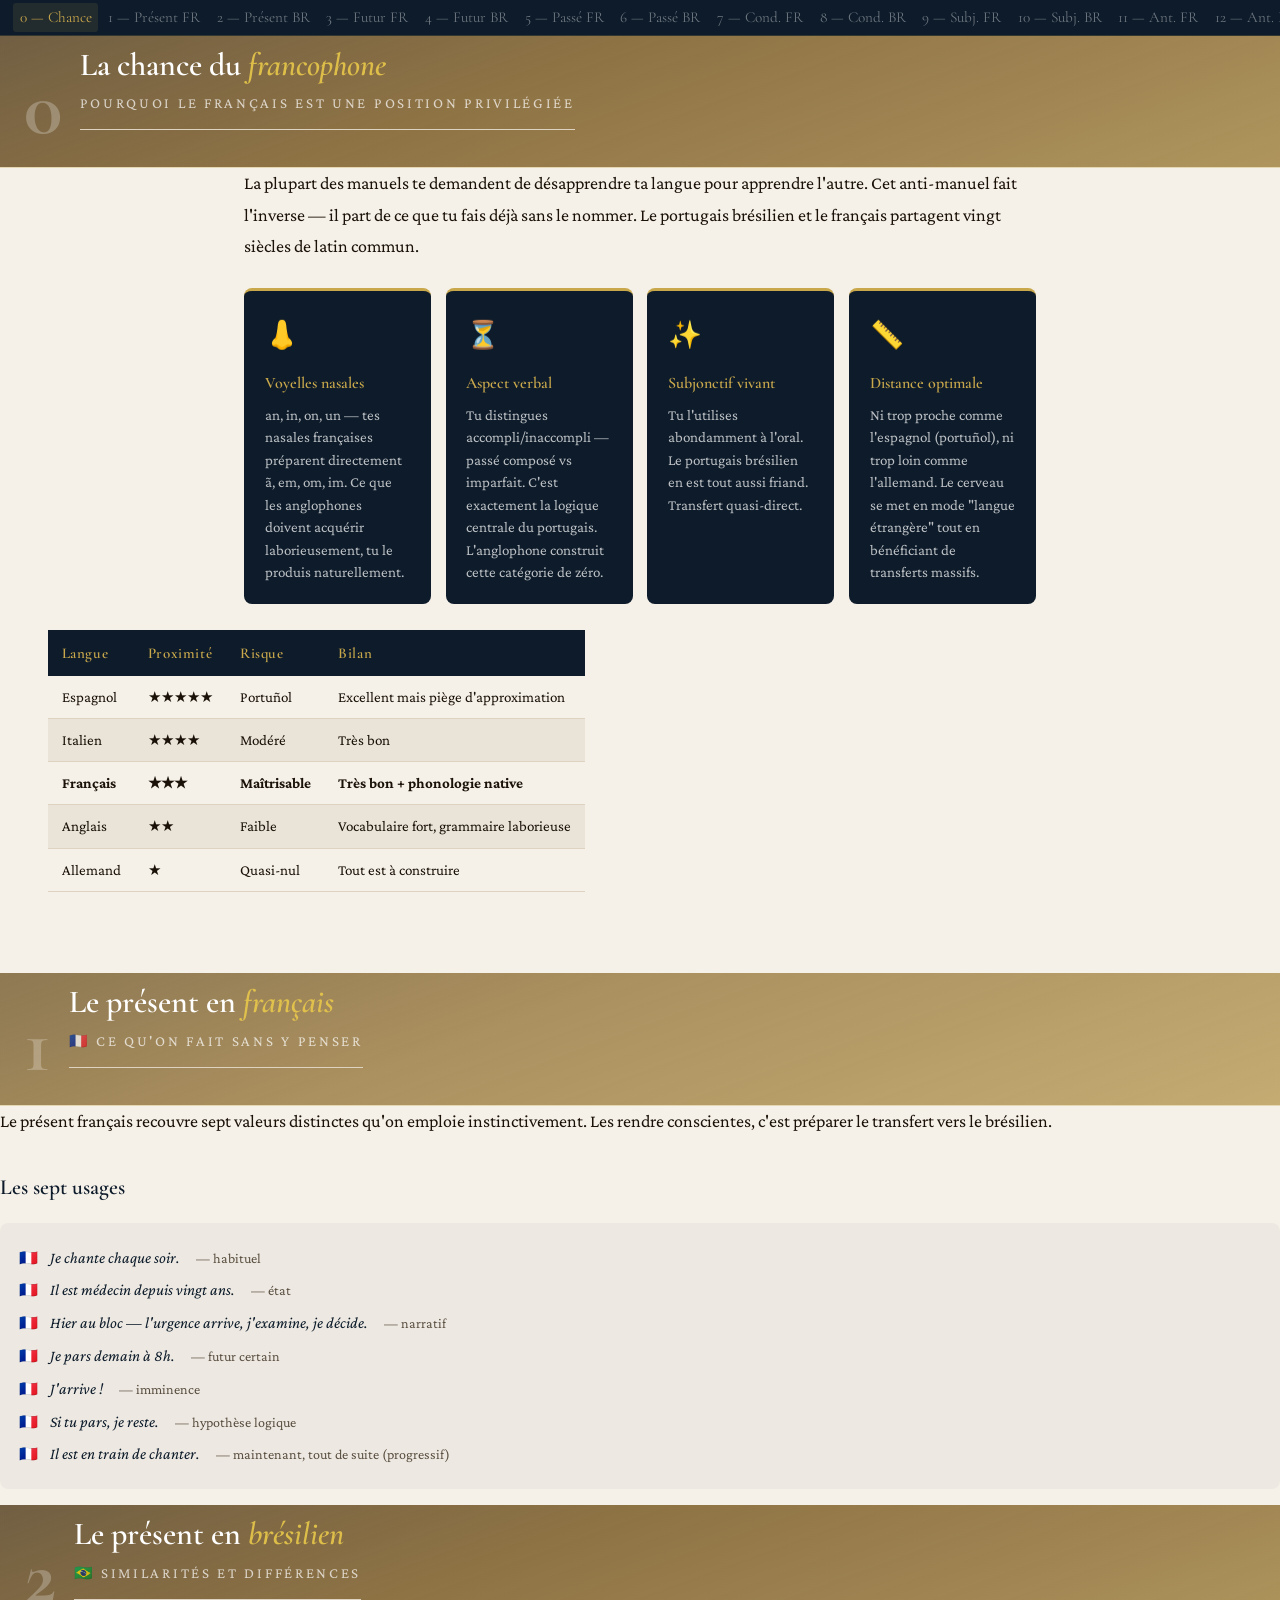
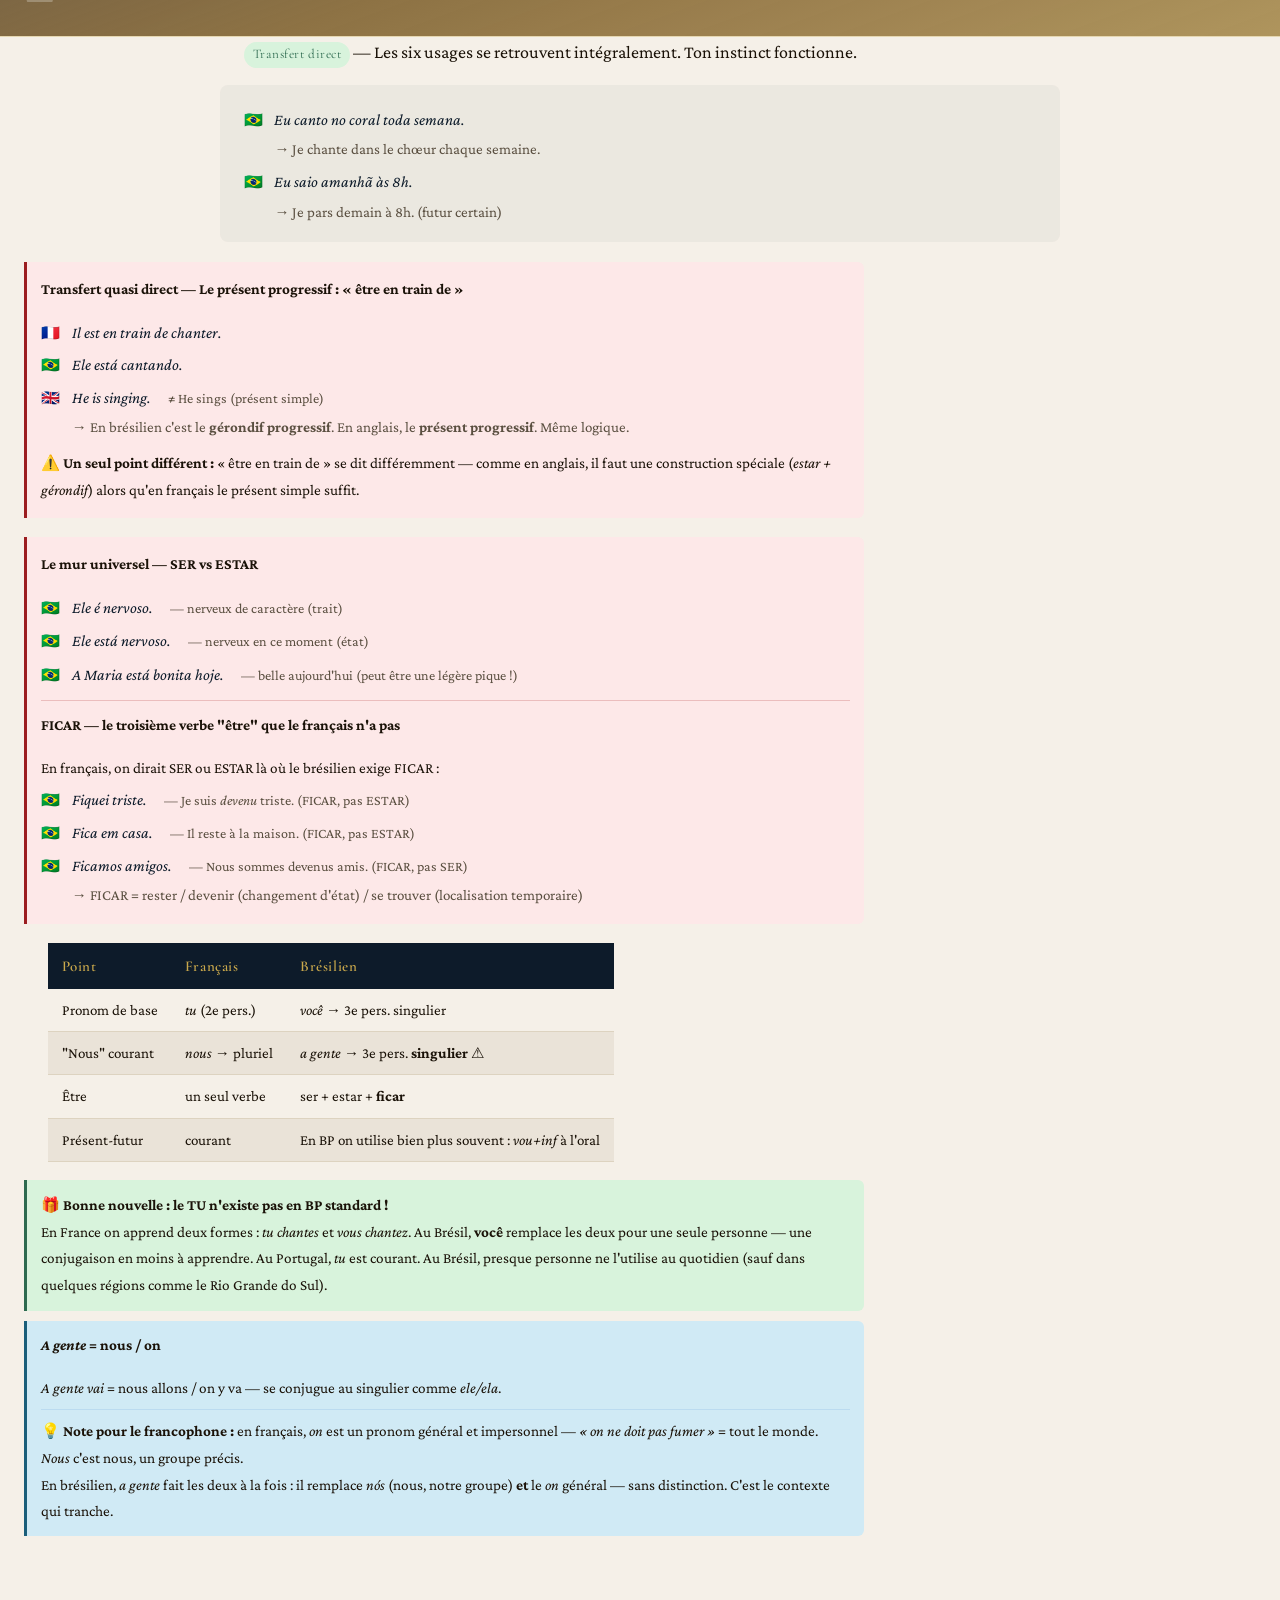
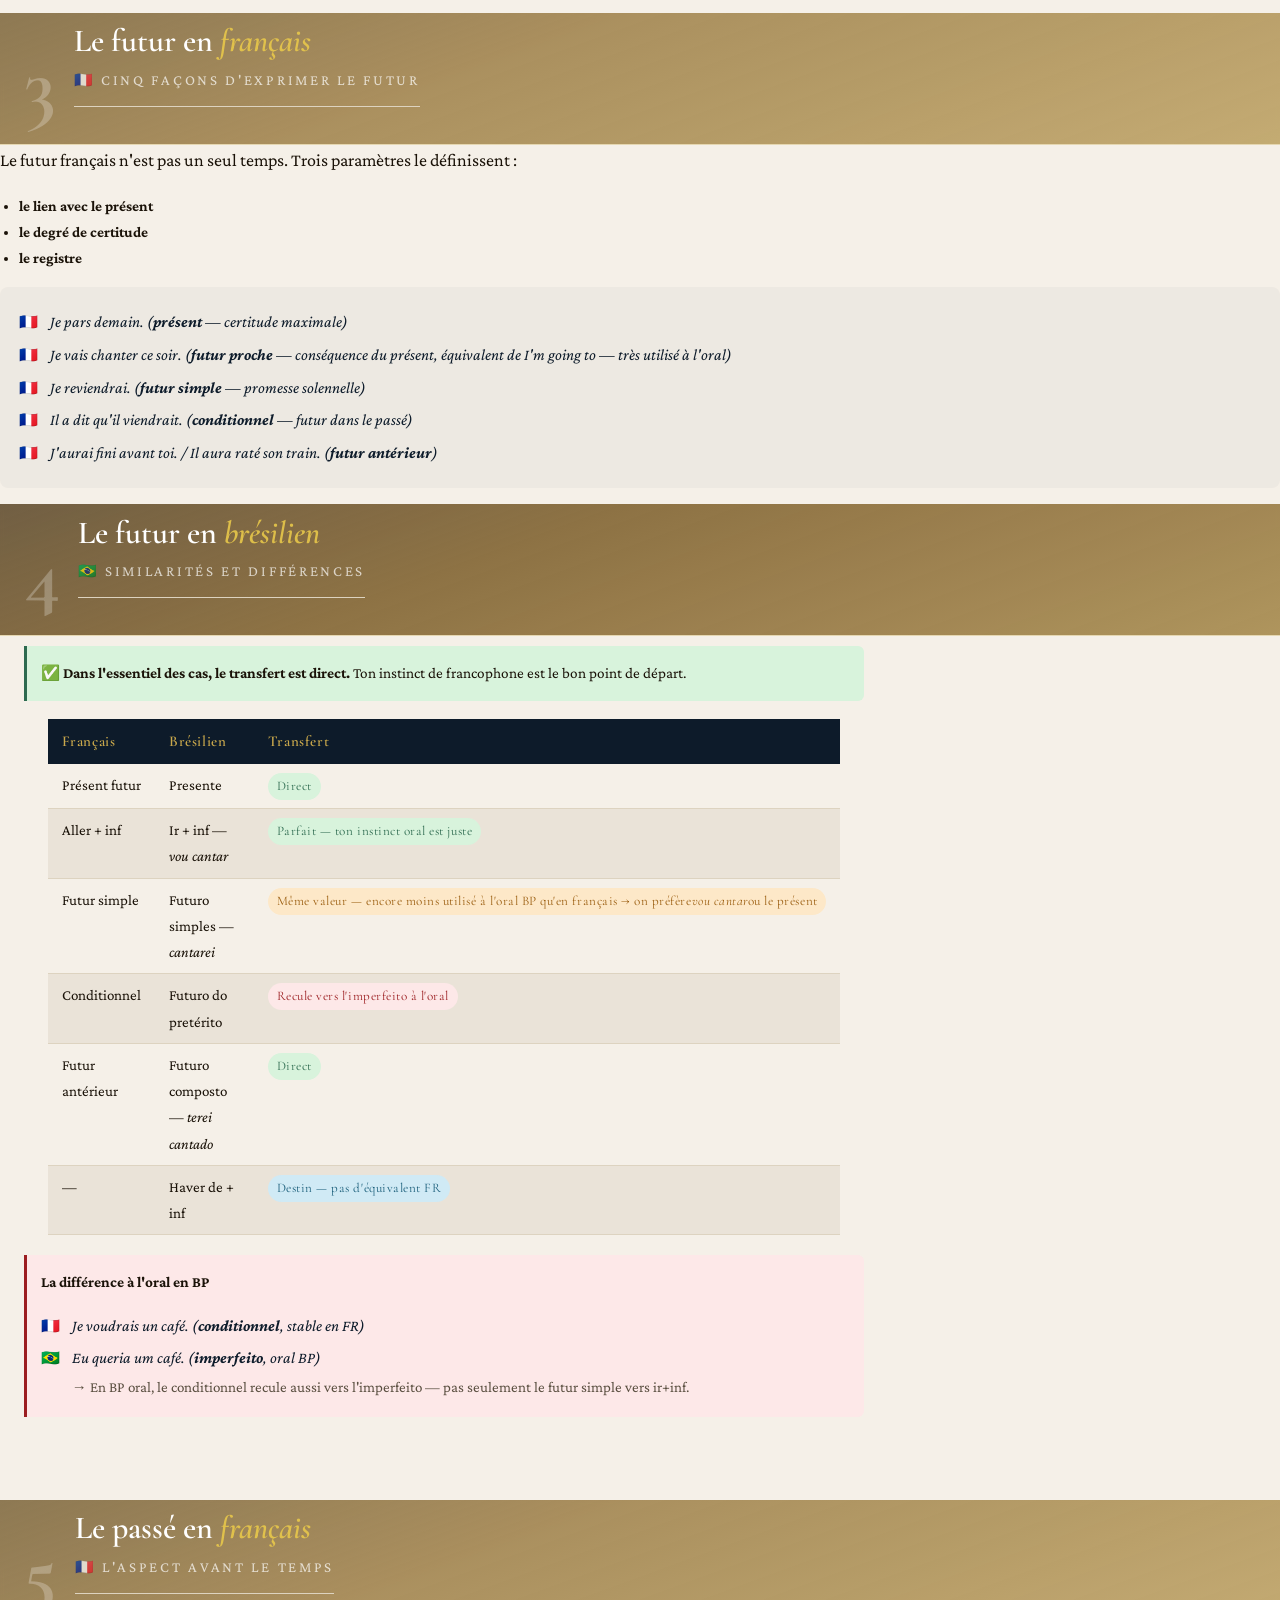
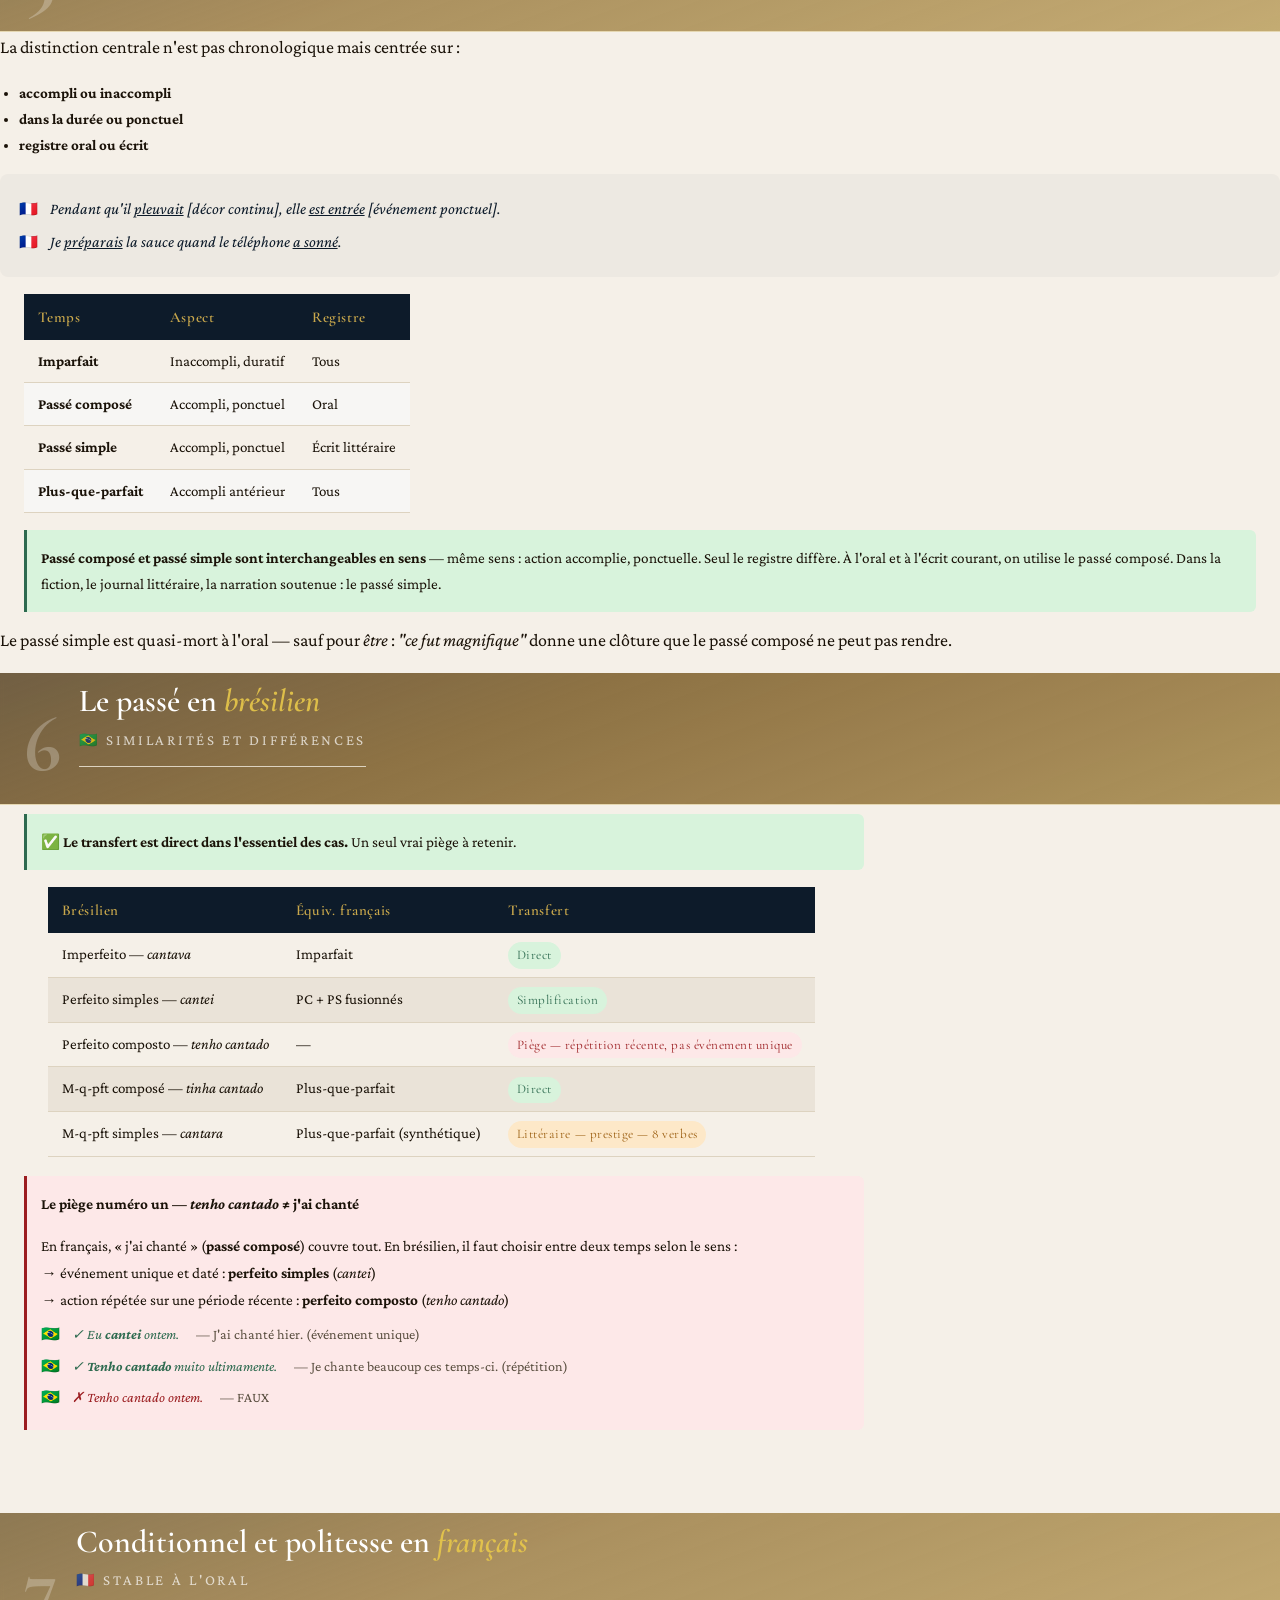
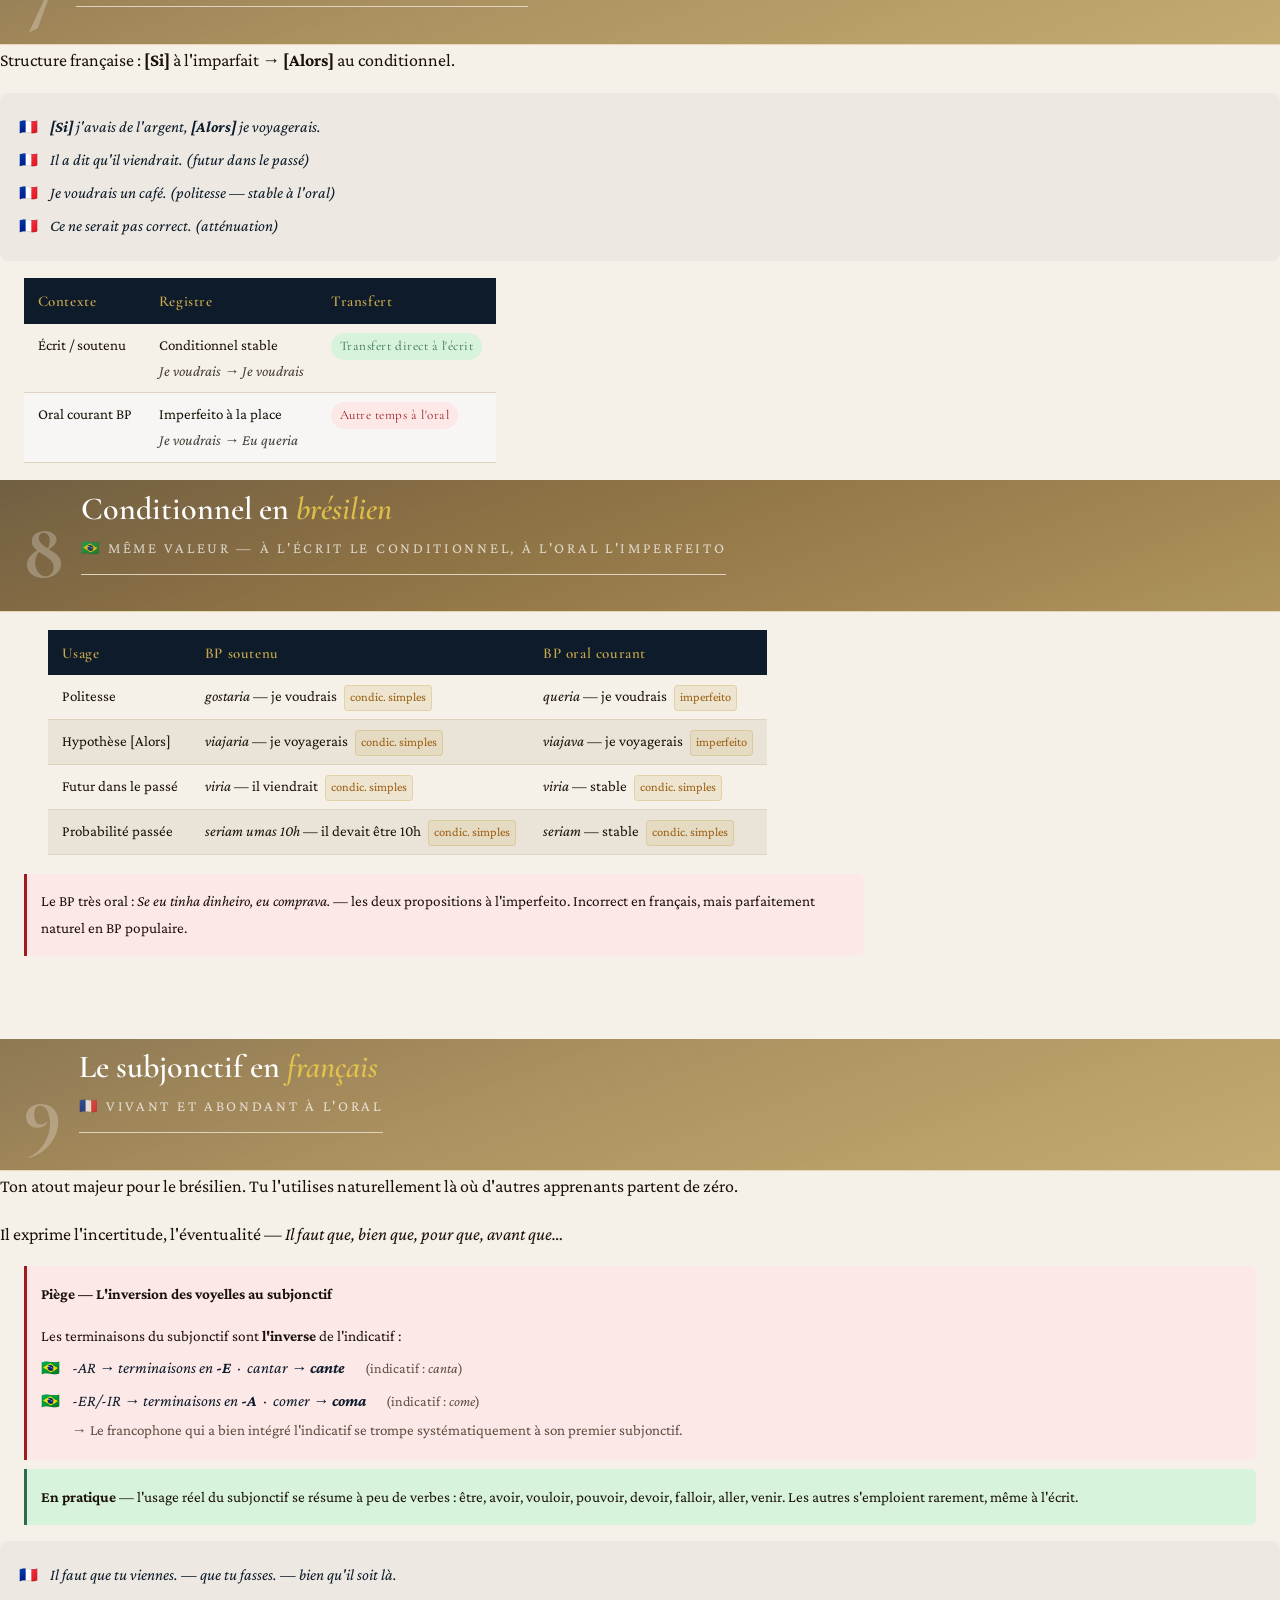
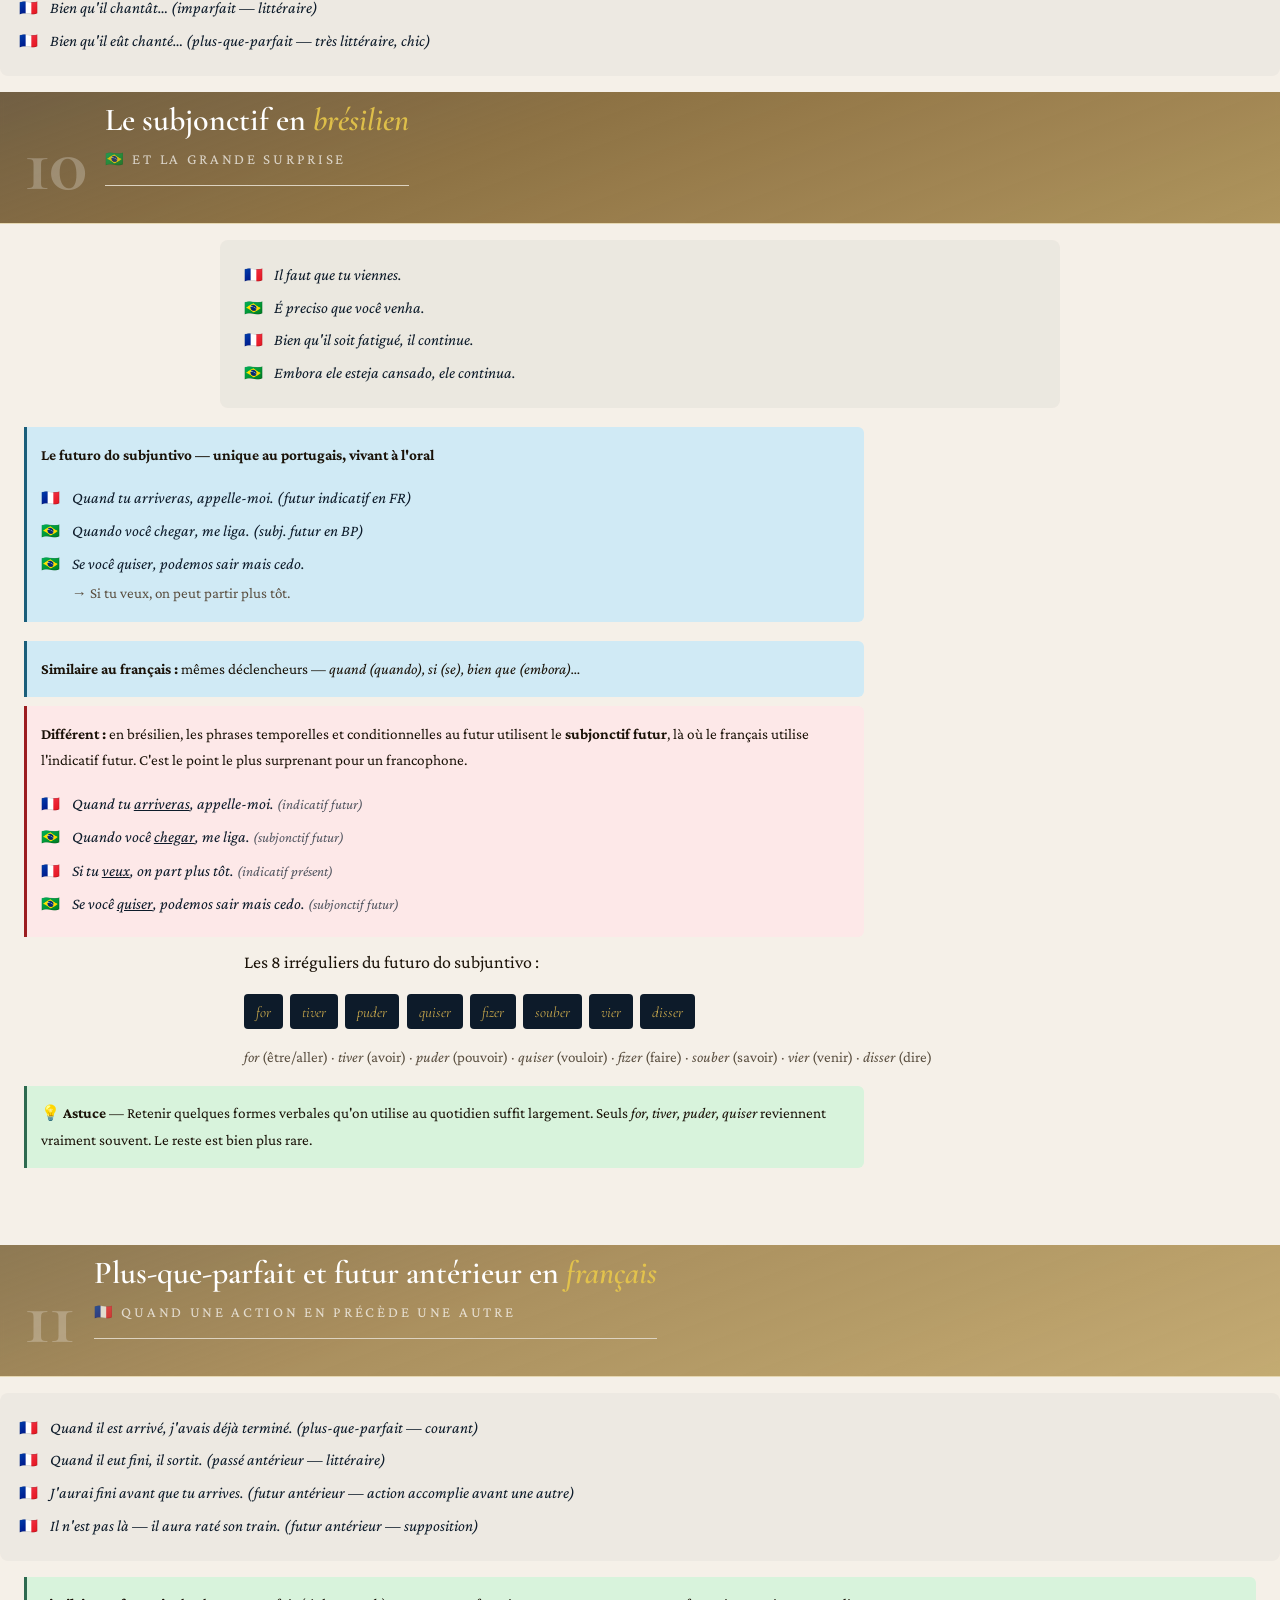
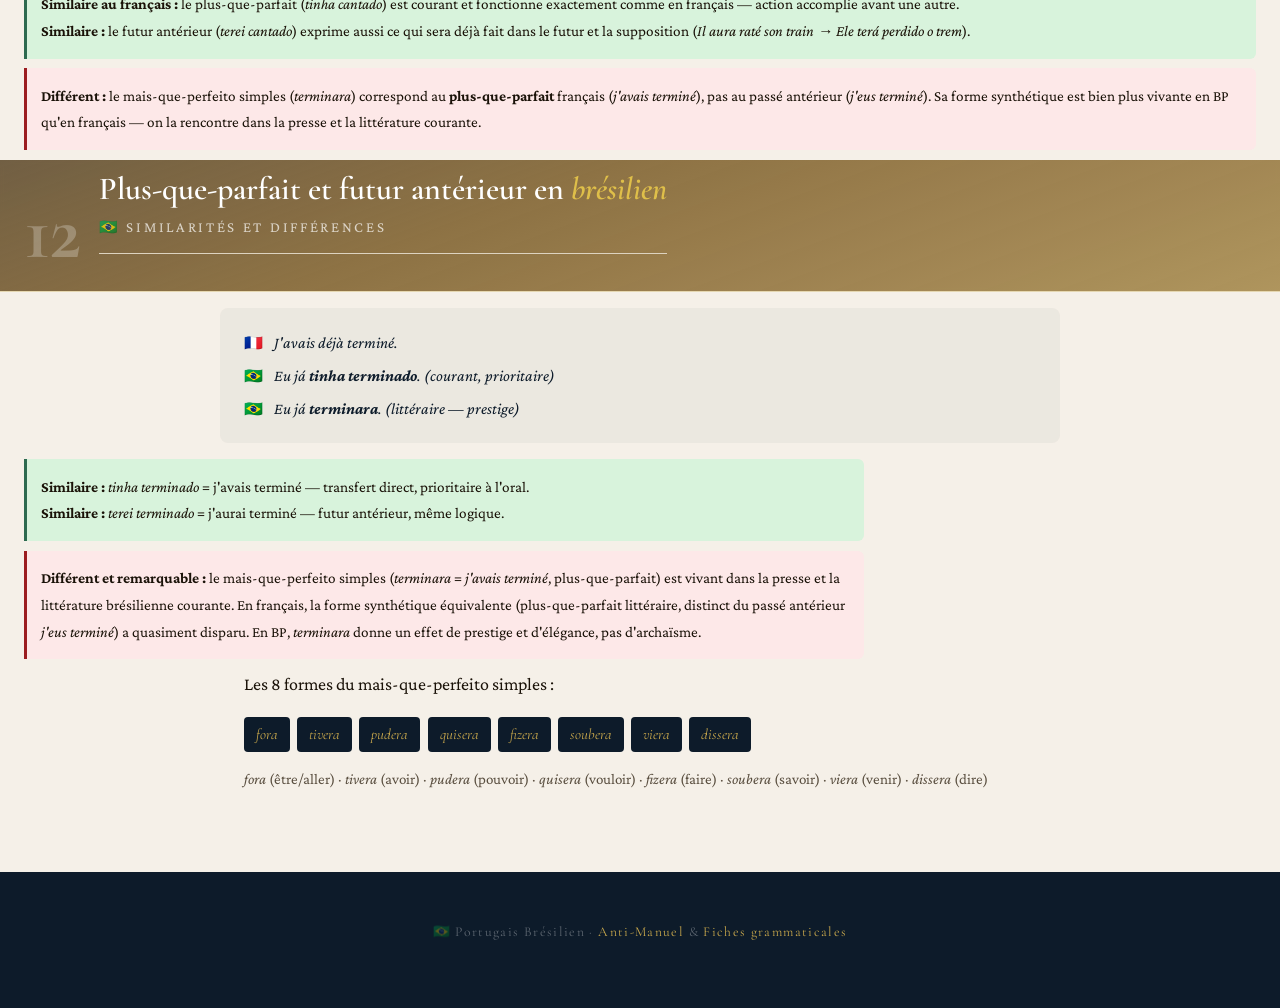
==== commit 8afee0cd: "Add files via upload" ====
--- a/ref-fr.html
+++ b/ref-fr.html
@@ -1,781 +1,2372 @@
-<!DOCTYPE html PUBLIC "-//W3C//DTD HTML 4.01//EN" "http://www.w3.org/TR/html4/strict.dtd">
-<html>
+<!DOCTYPE html>
+<html lang="fr">
 <head>
-  <meta http-equiv="Content-Type" content="text/html; charset=utf-8">
-  <meta http-equiv="Content-Style-Type" content="text/css">
-  <title></title>
-  <meta name="Generator" content="Cocoa HTML Writer">
-  <meta name="CocoaVersion" content="2685.4">
-  <style type="text/css">
-    body {background-color: #f2ece2}
-    p.p1 {margin: 0.0px 0.0px 0.0px 0.0px; font: 11.4px 'Helvetica Neue'; color: #ffffff; color: rgba(255, 255, 255, 0.4); -webkit-text-stroke: rgba(255, 255, 255, 0.4)}
-    p.p2 {margin: 0.0px 0.0px 0.0px 0.0px; font: 50.4px 'Helvetica Neue'; color: #e8e2d0; -webkit-text-stroke: #e8e2d0}
-    p.p4 {margin: 0.0px 0.0px 0.0px 0.0px; font: 9.8px 'Helvetica Neue'; color: #483e31; -webkit-text-stroke: #483e31}
-    p.p5 {margin: 0.0px 0.0px 12.0px 0.0px; font: 18.0px 'Helvetica Neue'; color: #140f09; -webkit-text-stroke: #140f09}
-    p.p6 {margin: 0.0px 0.0px 0.0px 0.0px; font: 20.4px '.Apple Color Emoji UI'; color: #ffffff; -webkit-text-stroke: #ffffff}
-    p.p7 {margin: 0.0px 0.0px 0.0px 0.0px; font: 12.0px 'Helvetica Neue'; color: #bc993c; -webkit-text-stroke: #bc993c}
-    p.p8 {margin: 0.0px 0.0px 0.0px 0.0px; font: 10.3px 'Helvetica Neue'; color: #ffffff; color: rgba(255, 255, 255, 0.72); -webkit-text-stroke: rgba(255, 255, 255, 0.72)}
-    p.p9 {margin: 0.0px 0.0px 0.0px 0.0px; font: 10.3px 'Helvetica Neue'; color: #ffffff; color: rgba(255, 255, 255, 0.72); -webkit-text-stroke: rgba(255, 255, 255, 0.72); background-color: #0c141f}
-    p.p10 {margin: 0.0px 0.0px 0.0px 0.0px; font: 12.0px 'Helvetica Neue'; color: #0c141f; -webkit-text-stroke: #0c141f; background-color: #0c141f; background-color: rgba(12, 20, 31, 0.031); min-height: 14.0px}
-    p.p11 {margin: 0.0px 0.0px 0.0px 0.0px; font: 10.3px 'Helvetica Neue'; color: #ffffff; color: rgba(255, 255, 255, 0.72); -webkit-text-stroke: rgba(255, 255, 255, 0.72); min-height: 12.0px}
-    p.p12 {margin: 0.0px 0.0px 0.0px 0.0px; font: 9.8px 'Helvetica Neue'; color: #bc993c; -webkit-text-stroke: #bc993c}
-    p.p13 {margin: 0.0px 0.0px 0.0px 0.0px; font: 10.6px 'Helvetica Neue'; color: #140f09; -webkit-text-stroke: #140f09}
-    p.p14 {margin: 0.0px 0.0px 0.0px 0.0px; font: 11.4px '.Apple Color Emoji UI'; color: #140f09; -webkit-text-stroke: #140f09}
-    p.p15 {margin: 0.0px 0.0px 0.0px 0.0px; font: 12.0px 'Helvetica Neue'; color: #0c141f; -webkit-text-stroke: #0c141f}
-    p.p16 {margin: 0.0px 0.0px 0.0px 0.0px; font: 10.2px 'Helvetica Neue'; color: #483e31; -webkit-text-stroke: #483e31; background-color: #0c141f; background-color: rgba(12, 20, 31, 0.031)}
-    p.p17 {margin: 0.0px 0.0px 0.0px 0.0px; font: 10.2px 'Helvetica Neue'; color: #483e31; -webkit-text-stroke: #483e31}
-    p.p18 {margin: 0.0px 0.0px 0.0px 0.0px; font: 10.0px 'Helvetica Neue'; color: #483e31; -webkit-text-stroke: #483e31}
-    p.p19 {margin: 0.0px 0.0px 0.0px 0.0px; font: 10.0px 'Helvetica Neue'; color: #483e31; -webkit-text-stroke: #483e31; background-color: #0c141f; background-color: rgba(12, 20, 31, 0.039)}
-    p.p20 {margin: 0.0px 0.0px 12.0px 0.0px; font: 9.8px 'Helvetica Neue'; color: #24583e}
-    p.p21 {margin: 0.0px 0.0px 0.0px 0.0px; font: 9.8px 'Helvetica Neue'; color: #24583e; -webkit-text-stroke: #24583e}
-    p.p22 {margin: 0.0px 0.0px 0.0px 0.0px; font: 9.8px 'Helvetica Neue'; color: #884b0f; -webkit-text-stroke: #884b0f}
-    p.p23 {margin: 0.0px 0.0px 0.0px 0.0px; font: 9.8px 'Helvetica Neue'; color: #870f19; -webkit-text-stroke: #870f19}
-    p.p24 {margin: 0.0px 0.0px 0.0px 0.0px; font: 9.8px 'Helvetica Neue'; color: #174b67; -webkit-text-stroke: #174b67}
-    p.p25 {margin: 0.0px 0.0px 0.0px 0.0px; font: 18.0px 'Helvetica Neue'; color: #140f09; -webkit-text-stroke: #140f09}
-    p.p26 {margin: 0.0px 0.0px 0.0px 0.0px; font: 12.0px 'Helvetica Neue'; color: #24583e; -webkit-text-stroke: #24583e}
-    p.p27 {margin: 0.0px 0.0px 0.0px 0.0px; font: 12.0px 'Helvetica Neue'; color: #870f19; -webkit-text-stroke: #870f19}
-    p.p28 {margin: 0.0px 0.0px 0.0px 0.0px; font: 12.0px 'Helvetica Neue'; color: #0c141f; -webkit-text-stroke: #0c141f; background-color: #0c141f; background-color: rgba(12, 20, 31, 0.031)}
-    p.p29 {margin: 0.0px 0.0px 0.0px 0.0px; font: 9.8px '.Apple Color Emoji UI'; color: #483e31; -webkit-text-stroke: #483e31; min-height: 12.0px}
-    p.p30 {margin: 0.0px 0.0px 12.0px 0.0px; font: 9.8px 'Helvetica Neue'; color: #24583e; background-color: #d0f1d4}
-    p.p31 {margin: 0.0px 0.0px 0.0px 0.0px; font: 9.8px 'Helvetica Neue'; color: #870f19}
-    p.p32 {margin: 0.0px 0.0px 0.0px 0.0px; font: 18.0px 'Helvetica Neue'; color: #140f09; -webkit-text-stroke: #140f09; min-height: 21.0px}
-    p.p33 {margin: 0.0px 0.0px 0.0px 0.0px; font: 18.0px 'Helvetica Neue'; color: #140f09; -webkit-text-stroke: #140f09; background-color: #fce2e2}
-    p.p34 {margin: 0.0px 0.0px 12.0px 0.0px; font: 9.8px '.Apple Color Emoji UI'; color: #483e31; -webkit-text-stroke: #483e31; min-height: 12.0px}
-    p.p35 {margin: 0.0px 0.0px 0.0px 0.0px; font: 11.4px '.SF NS'; color: #140f09; -webkit-text-stroke: #140f09; background-color: #0c141f; background-color: rgba(12, 20, 31, 0.031)}
-    p.p36 {margin: 0.0px 0.0px 0.0px 0.0px; font: 12.0px 'Helvetica Neue'; color: #0c141f; -webkit-text-stroke: #0c141f; background-color: #0c141f; background-color: rgba(12, 20, 31, 0.031); min-height: 15.0px}
-    p.p37 {margin: 0.0px 0.0px 0.0px 0.0px; font: 9.8px '.SF NS'; color: #483e31; -webkit-text-stroke: #483e31}
-    p.p38 {margin: 0.0px 0.0px 0.0px 0.0px; font: 12.0px 'Helvetica Neue'; color: #0c141f; -webkit-text-stroke: #0c141f; background-color: #0c141f; background-color: rgba(12, 20, 31, 0.039)}
-    p.p39 {margin: 0.0px 0.0px 0.0px 0.0px; font: 9.8px '.SF NS'; color: #483e31}
-    p.p40 {margin: 0.0px 0.0px 0.0px 0.0px; font: 11.4px 'Helvetica Neue'; color: #bc993c; -webkit-text-stroke: #bc993c; background-color: #0c141f}
-    p.p41 {margin: 0.0px 0.0px 12.0px 0.0px; text-align: center; font: 10.2px 'Helvetica Neue'; color: #bc993c; -webkit-text-stroke: #bc993c}
-    p.p42 {margin: 0.0px 0.0px 12.0px 0.0px; text-align: center; font: 9.8px 'Helvetica Neue'; color: #ffffff; color: rgba(255, 255, 255, 0.33); -webkit-text-stroke: rgba(255, 255, 255, 0.33)}
-    span.s1 {font-kerning: none; background-color: #0c141f}
-    span.s2 {font-kerning: none}
-    span.s3 {font-kerning: none; color: #bc993c; -webkit-text-stroke: 0px #bc993c}
-    span.s4 {font: 9.8px '.Apple Color Emoji UI'; font-kerning: none}
-    span.s5 {font-kerning: none; background-color: rgba(12, 20, 31, 0.031)}
-    span.s6 {font: 11.4px '.Apple Color Emoji UI'; font-kerning: none; background-color: rgba(12, 20, 31, 0.031)}
-    span.s7 {font: 10.2px 'Helvetica Neue'; font-kerning: none; background-color: rgba(12, 20, 31, 0.031)}
-    span.s8 {font: 9.8px 'Helvetica Neue'; font-kerning: none; color: #24583e; background-color: #d0f1d4; -webkit-text-stroke: 0px #24583e}
-    span.s9 {font-kerning: none; background-color: rgba(12, 20, 31, 0.039)}
-    span.s10 {font: 11.4px '.Apple Color Emoji UI'; font-kerning: none; background-color: rgba(12, 20, 31, 0.039)}
-    span.s11 {font: 10.0px 'Lucida Grande'; font-kerning: none; -webkit-text-stroke: 0px #000000}
-    span.s12 {font-kerning: none; -webkit-text-stroke: 0px #000000}
-    span.s13 {font-kerning: none; background-color: #fce2e2}
-    span.s14 {font: 10.2px 'Helvetica Neue'; font-kerning: none; background-color: #fce2e2}
-    span.s15 {font-kerning: none; background-color: #d0f1d4}
-    span.s16 {font-kerning: none; background-color: #fce3bc}
-    span.s17 {font-kerning: none; background-color: #c6e5f2}
-    span.s18 {text-decoration: underline ; font-kerning: none; background-color: rgba(12, 20, 31, 0.031)}
-    span.s19 {font: 9.4px 'Helvetica Neue'; font-kerning: none; color: #884b0f; background-color: rgba(188, 153, 60, 0.15); -webkit-text-stroke: 0px #884b0f}
-    span.s20 {font: 11.4px '.Apple Color Emoji UI'; font-kerning: none}
-    span.s21 {font: 9.8px '.SF NS'; font-kerning: none; -webkit-text-stroke: 0px #000000}
-    span.s22 {font: 9.8px '.Apple Color Emoji UI'; font-kerning: none; -webkit-text-stroke: 0px #000000}
-    span.s23 {font: 9.8px '.SF NS'; font-kerning: none}
-    span.s24 {font: 10.2px '.Apple Color Emoji UI'; font-kerning: none; color: rgba(255, 255, 255, 0.33); background-color: #0c141f; -webkit-text-stroke: 0px rgba(255, 255, 255, 0.33)}
-    span.s25 {font-kerning: none; color: rgba(255, 255, 255, 0.33); background-color: #0c141f; -webkit-text-stroke: 0px rgba(255, 255, 255, 0.33)}
-    td.td1 {width: 61.2px; background-color: #0c141f; margin: 0.5px 0.5px 0.5px 0.5px; padding: 7.2px 10.2px 7.2px 10.2px}
-    td.td2 {width: 73.2px; background-color: #0c141f; margin: 0.5px 0.5px 0.5px 0.5px; padding: 7.2px 10.2px 7.2px 10.2px}
-    td.td3 {width: 70.7px; background-color: #0c141f; margin: 0.5px 0.5px 0.5px 0.5px; padding: 7.2px 10.2px 7.2px 10.2px}
-    td.td4 {width: 184.2px; background-color: #0c141f; margin: 0.5px 0.5px 0.5px 0.5px; padding: 7.2px 10.2px 7.2px 10.2px}
-    td.td5 {width: 61.2px; margin: 0.5px 0.5px 0.5px 0.5px; border-style: solid; border-width: 0.0px 0.0px 1.0px 0.0px; border-color: #140f09 #140f09 #d5c9b3 #140f09; padding: 6.0px 10.2px 6.0px 10.2px}
-    td.td6 {width: 73.2px; margin: 0.5px 0.5px 0.5px 0.5px; border-style: solid; border-width: 0.0px 0.0px 1.0px 0.0px; border-color: #140f09 #140f09 #d5c9b3 #140f09; padding: 6.0px 10.2px 6.0px 10.2px}
-    td.td7 {width: 70.7px; margin: 0.5px 0.5px 0.5px 0.5px; border-style: solid; border-width: 0.0px 0.0px 1.0px 0.0px; border-color: #140f09 #140f09 #d5c9b3 #140f09; padding: 6.0px 10.2px 6.0px 10.2px}
-    td.td8 {width: 184.2px; margin: 0.5px 0.5px 0.5px 0.5px; border-style: solid; border-width: 0.0px 0.0px 1.0px 0.0px; border-color: #140f09 #140f09 #d5c9b3 #140f09; padding: 6.0px 10.2px 6.0px 10.2px}
-    td.td9 {width: 61.2px; background-color: #d3c8b6; background-color: rgba(211, 200, 182, 0.45); margin: 0.5px 0.5px 0.5px 0.5px; border-style: solid; border-width: 0.0px 0.0px 1.0px 0.0px; border-color: #140f09 #140f09 #d5c9b3 #140f09; padding: 6.0px 10.2px 6.0px 10.2px}
-    td.td10 {width: 73.2px; background-color: #d3c8b6; background-color: rgba(211, 200, 182, 0.45); margin: 0.5px 0.5px 0.5px 0.5px; border-style: solid; border-width: 0.0px 0.0px 1.0px 0.0px; border-color: #140f09 #140f09 #d5c9b3 #140f09; padding: 6.0px 10.2px 6.0px 10.2px}
-    td.td11 {width: 70.7px; background-color: #d3c8b6; background-color: rgba(211, 200, 182, 0.45); margin: 0.5px 0.5px 0.5px 0.5px; border-style: solid; border-width: 0.0px 0.0px 1.0px 0.0px; border-color: #140f09 #140f09 #d5c9b3 #140f09; padding: 6.0px 10.2px 6.0px 10.2px}
-    td.td12 {width: 184.2px; background-color: #d3c8b6; background-color: rgba(211, 200, 182, 0.45); margin: 0.5px 0.5px 0.5px 0.5px; border-style: solid; border-width: 0.0px 0.0px 1.0px 0.0px; border-color: #140f09 #140f09 #d5c9b3 #140f09; padding: 6.0px 10.2px 6.0px 10.2px}
-    td.td13 {width: 87.1px; background-color: #0c141f; margin: 0.5px 0.5px 0.5px 0.5px; padding: 7.2px 10.2px 7.2px 10.2px}
-    td.td14 {width: 76.0px; background-color: #0c141f; margin: 0.5px 0.5px 0.5px 0.5px; padding: 7.2px 10.2px 7.2px 10.2px}
-    td.td15 {width: 153.5px; background-color: #0c141f; margin: 0.5px 0.5px 0.5px 0.5px; padding: 7.2px 10.2px 7.2px 10.2px}
-    td.td16 {width: 87.1px; margin: 0.5px 0.5px 0.5px 0.5px; border-style: solid; border-width: 0.0px 0.0px 1.0px 0.0px; border-color: #140f09 #140f09 #d5c9b3 #140f09; padding: 6.0px 10.2px 6.0px 10.2px}
-    td.td17 {width: 76.0px; margin: 0.5px 0.5px 0.5px 0.5px; border-style: solid; border-width: 0.0px 0.0px 1.0px 0.0px; border-color: #140f09 #140f09 #d5c9b3 #140f09; padding: 6.0px 10.2px 6.0px 10.2px}
-    td.td18 {width: 153.5px; margin: 0.5px 0.5px 0.5px 0.5px; border-style: solid; border-width: 0.0px 0.0px 1.0px 0.0px; border-color: #140f09 #140f09 #d5c9b3 #140f09; padding: 6.0px 10.2px 6.0px 10.2px}
-    td.td19 {width: 87.1px; background-color: #d3c8b6; background-color: rgba(211, 200, 182, 0.45); margin: 0.5px 0.5px 0.5px 0.5px; border-style: solid; border-width: 0.0px 0.0px 1.0px 0.0px; border-color: #140f09 #140f09 #d5c9b3 #140f09; padding: 6.0px 10.2px 6.0px 10.2px}
-    td.td20 {width: 76.0px; background-color: #d3c8b6; background-color: rgba(211, 200, 182, 0.45); margin: 0.5px 0.5px 0.5px 0.5px; border-style: solid; border-width: 0.0px 0.0px 1.0px 0.0px; border-color: #140f09 #140f09 #d5c9b3 #140f09; padding: 6.0px 10.2px 6.0px 10.2px}
-    td.td21 {width: 153.5px; background-color: #d3c8b6; background-color: rgba(211, 200, 182, 0.45); margin: 0.5px 0.5px 0.5px 0.5px; border-style: solid; border-width: 0.0px 0.0px 1.0px 0.0px; border-color: #140f09 #140f09 #d5c9b3 #140f09; padding: 6.0px 10.2px 6.0px 10.2px}
-    td.td22 {width: 98.0px; background-color: #0c141f; margin: 0.5px 0.5px 0.5px 0.5px; padding: 7.2px 10.2px 7.2px 10.2px}
-    td.td23 {width: 146.0px; background-color: #0c141f; margin: 0.5px 0.5px 0.5px 0.5px; padding: 7.2px 10.2px 7.2px 10.2px}
-    td.td24 {width: 222.0px; background-color: #0c141f; margin: 0.5px 0.5px 0.5px 0.5px; padding: 7.2px 10.2px 7.2px 10.2px}
-    td.td25 {width: 98.0px; margin: 0.5px 0.5px 0.5px 0.5px; border-style: solid; border-width: 0.0px 0.0px 1.0px 0.0px; border-color: #140f09 #140f09 #d5c9b3 #140f09; padding: 6.0px 10.2px 6.0px 10.2px}
-    td.td26 {width: 146.0px; margin: 0.5px 0.5px 0.5px 0.5px; border-style: solid; border-width: 0.0px 0.0px 1.0px 0.0px; border-color: #140f09 #140f09 #d5c9b3 #140f09; padding: 6.0px 10.2px 6.0px 10.2px}
-    td.td27 {width: 222.0px; margin: 0.5px 0.5px 0.5px 0.5px; border-style: solid; border-width: 0.0px 0.0px 1.0px 0.0px; border-color: #140f09 #140f09 #d5c9b3 #140f09; padding: 6.0px 10.2px 6.0px 10.2px}
-    td.td28 {width: 98.0px; background-color: #d3c8b6; background-color: rgba(211, 200, 182, 0.45); margin: 0.5px 0.5px 0.5px 0.5px; border-style: solid; border-width: 0.0px 0.0px 1.0px 0.0px; border-color: #140f09 #140f09 #d5c9b3 #140f09; padding: 6.0px 10.2px 6.0px 10.2px}
-    td.td29 {width: 146.0px; background-color: #d3c8b6; background-color: rgba(211, 200, 182, 0.45); margin: 0.5px 0.5px 0.5px 0.5px; border-style: solid; border-width: 0.0px 0.0px 1.0px 0.0px; border-color: #140f09 #140f09 #d5c9b3 #140f09; padding: 6.0px 10.2px 6.0px 10.2px}
-    td.td30 {width: 222.0px; background-color: #d3c8b6; background-color: rgba(211, 200, 182, 0.45); margin: 0.5px 0.5px 0.5px 0.5px; border-style: solid; border-width: 0.0px 0.0px 1.0px 0.0px; border-color: #140f09 #140f09 #d5c9b3 #140f09; padding: 6.0px 10.2px 6.0px 10.2px}
-    td.td31 {width: 93.1px; background-color: #0c141f; margin: 0.5px 0.5px 0.5px 0.5px; padding: 7.2px 10.2px 7.2px 10.2px}
-    td.td32 {width: 101.6px; background-color: #0c141f; margin: 0.5px 0.5px 0.5px 0.5px; padding: 7.2px 10.2px 7.2px 10.2px}
-    td.td33 {width: 79.0px; background-color: #0c141f; margin: 0.5px 0.5px 0.5px 0.5px; padding: 7.2px 10.2px 7.2px 10.2px}
-    td.td34 {width: 93.1px; margin: 0.5px 0.5px 0.5px 0.5px; border-style: solid; border-width: 0.0px 0.0px 1.0px 0.0px; border-color: #140f09 #140f09 #d5c9b3 #140f09; padding: 6.0px 10.2px 6.0px 10.2px}
-    td.td35 {width: 101.6px; margin: 0.5px 0.5px 0.5px 0.5px; border-style: solid; border-width: 0.0px 0.0px 1.0px 0.0px; border-color: #140f09 #140f09 #d5c9b3 #140f09; padding: 6.0px 10.2px 6.0px 10.2px}
-    td.td36 {width: 79.0px; margin: 0.5px 0.5px 0.5px 0.5px; border-style: solid; border-width: 0.0px 0.0px 1.0px 0.0px; border-color: #140f09 #140f09 #d5c9b3 #140f09; padding: 6.0px 10.2px 6.0px 10.2px}
-    td.td37 {width: 93.1px; background-color: #f6f6f6; background-color: rgba(246, 246, 246, 0.8); margin: 0.5px 0.5px 0.5px 0.5px; border-style: solid; border-width: 0.0px 0.0px 1.0px 0.0px; border-color: #140f09 #140f09 #d5c9b3 #140f09; padding: 6.0px 10.2px 6.0px 10.2px}
-    td.td38 {width: 101.6px; background-color: #f6f6f6; background-color: rgba(246, 246, 246, 0.8); margin: 0.5px 0.5px 0.5px 0.5px; border-style: solid; border-width: 0.0px 0.0px 1.0px 0.0px; border-color: #140f09 #140f09 #d5c9b3 #140f09; padding: 6.0px 10.2px 6.0px 10.2px}
-    td.td39 {width: 79.0px; background-color: #f6f6f6; background-color: rgba(246, 246, 246, 0.8); margin: 0.5px 0.5px 0.5px 0.5px; border-style: solid; border-width: 0.0px 0.0px 1.0px 0.0px; border-color: #140f09 #140f09 #d5c9b3 #140f09; padding: 6.0px 10.2px 6.0px 10.2px}
-    td.td40 {width: 167.0px; background-color: #0c141f; margin: 0.5px 0.5px 0.5px 0.5px; padding: 7.2px 10.2px 7.2px 10.2px}
-    td.td41 {width: 107.0px; background-color: #0c141f; margin: 0.5px 0.5px 0.5px 0.5px; padding: 7.2px 10.2px 7.2px 10.2px}
-    td.td42 {width: 233.0px; background-color: #0c141f; margin: 0.5px 0.5px 0.5px 0.5px; padding: 7.2px 10.2px 7.2px 10.2px}
-    td.td43 {width: 167.0px; margin: 0.5px 0.5px 0.5px 0.5px; border-style: solid; border-width: 0.0px 0.0px 1.0px 0.0px; border-color: #140f09 #140f09 #d5c9b3 #140f09; padding: 6.0px 10.2px 6.0px 10.2px}
-    td.td44 {width: 107.0px; margin: 0.5px 0.5px 0.5px 0.5px; border-style: solid; border-width: 0.0px 0.0px 1.0px 0.0px; border-color: #140f09 #140f09 #d5c9b3 #140f09; padding: 6.0px 10.2px 6.0px 10.2px}
-    td.td45 {width: 233.0px; margin: 0.5px 0.5px 0.5px 0.5px; border-style: solid; border-width: 0.0px 0.0px 1.0px 0.0px; border-color: #140f09 #140f09 #d5c9b3 #140f09; padding: 6.0px 10.2px 6.0px 10.2px}
-    td.td46 {width: 167.0px; background-color: #d3c8b6; background-color: rgba(211, 200, 182, 0.45); margin: 0.5px 0.5px 0.5px 0.5px; border-style: solid; border-width: 0.0px 0.0px 1.0px 0.0px; border-color: #140f09 #140f09 #d5c9b3 #140f09; padding: 6.0px 10.2px 6.0px 10.2px}
-    td.td47 {width: 107.0px; background-color: #d3c8b6; background-color: rgba(211, 200, 182, 0.45); margin: 0.5px 0.5px 0.5px 0.5px; border-style: solid; border-width: 0.0px 0.0px 1.0px 0.0px; border-color: #140f09 #140f09 #d5c9b3 #140f09; padding: 6.0px 10.2px 6.0px 10.2px}
-    td.td48 {width: 233.0px; background-color: #d3c8b6; background-color: rgba(211, 200, 182, 0.45); margin: 0.5px 0.5px 0.5px 0.5px; border-style: solid; border-width: 0.0px 0.0px 1.0px 0.0px; border-color: #140f09 #140f09 #d5c9b3 #140f09; padding: 6.0px 10.2px 6.0px 10.2px}
-    td.td49 {width: 100.8px; background-color: #0c141f; margin: 0.5px 0.5px 0.5px 0.5px; padding: 7.2px 10.2px 7.2px 10.2px}
-    td.td50 {width: 245.4px; background-color: #0c141f; margin: 0.5px 0.5px 0.5px 0.5px; padding: 7.2px 10.2px 7.2px 10.2px}
-    td.td51 {width: 175.1px; background-color: #0c141f; margin: 0.5px 0.5px 0.5px 0.5px; padding: 7.2px 10.2px 7.2px 10.2px}
-    td.td52 {width: 100.8px; margin: 0.5px 0.5px 0.5px 0.5px; border-style: solid; border-width: 0.0px 0.0px 1.0px 0.0px; border-color: #140f09 #140f09 #d5c9b3 #140f09; padding: 6.0px 10.2px 6.0px 10.2px}
-    td.td53 {width: 245.4px; margin: 0.5px 0.5px 0.5px 0.5px; border-style: solid; border-width: 0.0px 0.0px 1.0px 0.0px; border-color: #140f09 #140f09 #d5c9b3 #140f09; padding: 6.0px 10.2px 6.0px 10.2px}
-    td.td54 {width: 175.1px; margin: 0.5px 0.5px 0.5px 0.5px; border-style: solid; border-width: 0.0px 0.0px 1.0px 0.0px; border-color: #140f09 #140f09 #d5c9b3 #140f09; padding: 6.0px 10.2px 6.0px 10.2px}
-    td.td55 {width: 100.8px; background-color: #d3c8b6; background-color: rgba(211, 200, 182, 0.45); margin: 0.5px 0.5px 0.5px 0.5px; border-style: solid; border-width: 0.0px 0.0px 1.0px 0.0px; border-color: #140f09 #140f09 #d5c9b3 #140f09; padding: 6.0px 10.2px 6.0px 10.2px}
-    td.td56 {width: 245.4px; background-color: #d3c8b6; background-color: rgba(211, 200, 182, 0.45); margin: 0.5px 0.5px 0.5px 0.5px; border-style: solid; border-width: 0.0px 0.0px 1.0px 0.0px; border-color: #140f09 #140f09 #d5c9b3 #140f09; padding: 6.0px 10.2px 6.0px 10.2px}
-    td.td57 {width: 175.1px; background-color: #d3c8b6; background-color: rgba(211, 200, 182, 0.45); margin: 0.5px 0.5px 0.5px 0.5px; border-style: solid; border-width: 0.0px 0.0px 1.0px 0.0px; border-color: #140f09 #140f09 #d5c9b3 #140f09; padding: 6.0px 10.2px 6.0px 10.2px}
-  </style>
+<meta charset="UTF-8">
+<meta name="viewport" content="width=device-width, initial-scale=1.0">
+<title>Portugais Brésilien — Anti-Manuel &amp; Fiches grammaticales</title>
+<link href="https://fonts.googleapis.com/css2?family=Cormorant+Garamond:ital,wght@0,300;0,400;0,600;0,700;1,300;1,400&family=Crimson+Pro:ital,wght@0,300;0,400;0,600;1,300;1,400&display=swap" rel="stylesheet">
+<style>
+/* ============================================================
+   CSS VARIABLES
+   ============================================================ */
+:root{
+  --midnight:#0d1b2a; --gold:#c9a84c; --gold-light:#e8c97a;
+  --cream:#f5f0e8; --cream-dark:#ede7d9;
+  --text:#1a1208; --text-light:#5a4f40;
+  --green:#2d6a4f; --green-light:#d8f3dc;
+  --amber:#9b5e10; --amber-light:#fde8c8;
+  --red:#9b1d20; --red-light:#fde8e8;
+  --blue:#1a5e7a; --blue-light:#d0eaf5;
+  --border:#ddd3c0;
+  --switcher-h:0px; --nav-h:36px; --ch-h:120px;
+}
+*{margin:0;padding:0;box-sizing:border-box;}
+html{scroll-behavior:smooth;}
+body{font-family:'Crimson Pro',Georgia,serif;background:var(--cream);color:var(--text);font-size:18px;line-height:1.75;}
+
+/* ============================================================
+   BOOK SWITCHER — top bar, always visible
+   ============================================================ */
+#book-switcher{
+  position:sticky;top:0;z-index:300;
+  background:var(--midnight);
+  height:var(--switcher-h);
+  display:flex;align-items:center;
+  justify-content:space-between;
+  padding:0 1.2rem;
+  border-bottom:2px solid rgba(201,168,76,.3);
+}
+.site-brand{
+  font-family:'Cormorant Garamond',serif;
+  color:var(--gold);font-size:.85rem;
+  letter-spacing:.15em;text-transform:uppercase;
+  white-space:nowrap;
+}
+.switcher-tabs{display:flex;gap:.3rem;}
+.stab{
+  font-family:'Cormorant Garamond',serif;
+  font-size:.82rem;letter-spacing:.04em;
+  padding:.3rem .9rem;border-radius:4px;
+  border:1px solid rgba(201,168,76,.25);
+  color:rgba(255,255,255,.45);
+  background:transparent;cursor:pointer;
+  transition:all .2s;white-space:nowrap;
+}
+.stab:hover{color:var(--gold);border-color:rgba(201,168,76,.6);}
+.stab.active{background:rgba(201,168,76,.15);color:var(--gold);border-color:rgba(201,168,76,.5);}
+
+/* ============================================================
+   HERO
+   ============================================================ */
+.hero{
+  background:var(--midnight);min-height:70vh;
+  display:flex;align-items:center;justify-content:center;
+  position:relative;overflow:hidden;
+}
+.hero-bg{position:absolute;inset:0;background:radial-gradient(ellipse at 30% 50%,#1a2f4a 0%,#0d1b2a 60%);}
+.hero-content{position:relative;z-index:2;text-align:center;padding:2rem;}
+.hero-label{font-family:'Cormorant Garamond',serif;color:var(--gold);font-size:.82rem;letter-spacing:.3em;text-transform:uppercase;margin-bottom:1.4rem;opacity:0;animation:fadeUp .8s ease .2s forwards;}
+.hero h1{font-family:'Cormorant Garamond',serif;font-size:clamp(2.4rem,7vw,5rem);font-weight:300;color:white;line-height:1.15;margin-bottom:.5rem;opacity:0;animation:fadeUp .8s ease .4s forwards;}
+.hero h1 em{font-style:italic;color:var(--gold-light);}
+.hero-sub{font-size:1.05rem;color:rgba(255,255,255,.5);font-style:italic;margin-bottom:2rem;opacity:0;animation:fadeUp .8s ease .6s forwards;}
+.hero-cta{display:flex;gap:.8rem;justify-content:center;flex-wrap:wrap;opacity:0;animation:fadeUp .8s ease .8s forwards;}
+.hero-btn{
+  font-family:'Cormorant Garamond',serif;font-size:.95rem;
+  padding:.55rem 1.5rem;border-radius:4px;cursor:pointer;
+  border:1px solid rgba(201,168,76,.5);transition:all .25s;
+  letter-spacing:.05em;
+}
+.hero-btn.primary{background:rgba(201,168,76,.2);color:var(--gold);}
+.hero-btn.primary:hover{background:rgba(201,168,76,.35);}
+.hero-btn.secondary{background:transparent;color:rgba(255,255,255,.5);border-color:rgba(255,255,255,.2);}
+.hero-btn.secondary:hover{color:white;border-color:rgba(255,255,255,.5);}
+.scroll-hint{position:absolute;bottom:1.5rem;left:50%;transform:translateX(-50%);color:rgba(255,255,255,.3);font-size:.72rem;letter-spacing:.2em;text-transform:uppercase;animation:pulse 2s ease-in-out infinite;}
+@keyframes fadeUp{from{opacity:0;transform:translateY(16px)}to{opacity:1;transform:translateY(0)}}
+@keyframes pulse{0%,100%{opacity:.3}50%{opacity:.8}}
+
+/* ============================================================
+   BOOK CONTAINER
+   ============================================================ */
+.book{display:none;}.book.visible{display:block;}
+
+
+/* ============================================================
+   SECTION NAV (shared by both books)
+   ============================================================ */
+.section-nav{
+  position:sticky;top:0;z-index:200;
+  background:var(--midnight);
+  border-bottom:1px solid rgba(201,168,76,.2);
+  height:var(--nav-h);display:flex;align-items:center;
+  padding:0 .8rem;gap:.2rem;
+  overflow-x:auto;-webkit-overflow-scrolling:touch;scrollbar-width:none;
+}
+.section-nav::-webkit-scrollbar{display:none;}
+.section-nav a,.section-nav button{
+  color:rgba(255,255,255,.4);text-decoration:none;
+  font-family:'Cormorant Garamond',serif;font-size:.95rem;
+  padding:.1rem .42rem;border-radius:3px;
+  transition:all .2s;white-space:nowrap;
+  background:transparent;border:none;cursor:pointer;
+}
+.section-nav a:hover,.section-nav a.active,
+.section-nav button:hover{color:var(--gold);background:rgba(201,168,76,.11);}
+
+/* ============================================================
+   ANTI-MANUEL — SECTIONS
+   ============================================================ */
+.am-section{padding:0 0 4rem;max-width:100%;}
+.am-section.alt-bg{background:white;max-width:100%;}
+.am-section.alt-bg .am-inner{max-width:840px;margin:0 auto;padding:0 1.5rem 4rem;}
+.am-sn{font-family:'Cormorant Garamond',serif;font-size:4.2rem;font-weight:700;color:var(--cream-dark);line-height:1;margin-bottom:-.7rem;letter-spacing:-.02em;}
+.alt-bg 
+.am-head{display:flex;justify-content:space-between;align-items:flex-start;gap:1rem;flex-wrap:wrap;flex:1;}
+/* Contenu des sections brésiliennes centré et limité */
+.am-section > p,
+.am-section > div:not(.am-header),
+.am-section > table,
+.am-section > h2,
+.am-section > h3{max-width:840px;margin-left:auto;margin-right:auto;padding-left:1.5rem;padding-right:1.5rem;}
+
+h2{font-family:'Cormorant Garamond',serif;font-size:2rem;font-weight:600;color:var(--midnight);margin-bottom:.4rem;line-height:1.2;}
+h2 em{font-style:italic;color:var(--gold);}
+.am-header{
+  position:sticky;
+  top:calc(var(--switcher-h) + var(--nav-h));
+  z-index:100;
+  min-height:var(--ch-h);
+  overflow:hidden;
+  display:flex;
+  align-items:center;
+  gap:1.2rem;
+  padding:.6rem 1.5rem .5rem;
+  backdrop-filter:blur(2px);
+  -webkit-backdrop-filter:blur(2px);
+}
+.am-bg{
+  position:absolute;
+  inset:-40px 0;
+  will-change:transform;
+  opacity:1;
+}
+.alt-bg .am-header .am-bg{
+  background:linear-gradient(160deg, rgba(100,75,30,.75) 0%, rgba(160,130,75,.88) 40%, rgba(195,170,110,.95) 100%);
+}
+.am-section .am-header .am-bg{
+  background:linear-gradient(160deg, rgba(70,50,20,.78) 0%, rgba(130,100,50,.90) 40%, rgba(175,148,90,.96) 100%);
+}
+.am-header{border-bottom:1px solid rgba(201,168,76,.35);}
+
+
+.am-header .am-sn{flex-shrink:0;position:relative;z-index:1;color:rgba(255,255,255,.25);font-size:5rem;}
+.am-header .am-head{position:relative;z-index:1;background:transparent;}
+.am-header h2{color:#fff !important;}
+.am-header h2 em{color:rgba(232,200,74,.9) !important;}
+.am-header .slang{color:rgba(255,255,255,.7) !important;}
+.slang{font-size:.82rem;color:var(--text-light);letter-spacing:.18em;text-transform:uppercase;margin-bottom:1.8rem;padding-bottom:.8rem;border-bottom:1px solid var(--border);display:flex;align-items:center;gap:.6rem;flex-wrap:wrap;}
+p{margin-bottom:1rem;}
+h3{font-family:'Cormorant Garamond',serif;font-size:1.35rem;font-weight:600;color:var(--midnight);margin:2rem 0 .7rem;}
+h4{font-family:'Cormorant Garamond',serif;font-size:1.05rem;font-style:italic;color:var(--text-light);margin:1.3rem 0 .5rem;}
+
+
+
+/* ============================================================
+   ATOUTS GRID (AM §0)
+   ============================================================ */
+.grid{display:grid;grid-template-columns:repeat(auto-fit,minmax(185px,1fr));gap:.9rem;margin:1.6rem 0;}
+.card{background:var(--midnight);color:white;padding:1.3rem;border-radius:8px;border-top:3px solid var(--gold);}
+.card-icon{font-size:1.7rem;margin-bottom:.6rem;}
+.card-title{font-family:'Cormorant Garamond',serif;font-size:1rem;font-weight:600;color:var(--gold);margin-bottom:.4rem;}
+.card-text{font-size:.86rem;color:rgba(255,255,255,.72);line-height:1.5;}
+
+/* ============================================================
+   EXAMPLES
+   ============================================================ */
+.exblock{background:rgba(13,27,42,.04);border-radius:8px;padding:1rem 1.2rem;margin:1rem 0;}
+.alt-bg .exblock{background:rgba(13,27,42,.03);}
+.ch-body.alt .exblock{background:rgba(13,27,42,.03);}
+.exrow{display:flex;gap:.65rem;align-items:baseline;margin:.3rem 0;flex-wrap:wrap;}
+.exlang{font-size:.95rem;min-width:1.25rem;flex-shrink:0;}
+.extext{font-style:italic;color:var(--midnight);font-size:1rem;}
+.extr{font-size:.83rem;color:var(--text-light);padding:.03rem 0 .1rem 1.9rem;margin-top:-.2rem;}
+
+/* ============================================================
+   BADGES & CALLOUTS
+   ============================================================ */
+.badge{display:inline-flex;align-items:center;padding:.12rem .55rem;border-radius:20px;font-size:.82rem;font-family:'Cormorant Garamond',serif;letter-spacing:.04em;white-space:nowrap;}
+.bg{background:var(--green-light);color:var(--green);}
+.ba{background:var(--amber-light);color:var(--amber);}
+.br{background:var(--red-light);color:var(--red);}
+.bb{background:var(--blue-light);color:var(--blue);}
+.c{border-left:3px solid var(--gold);background:rgba(201,168,76,.08);padding:.9rem 1.2rem;margin:1.2rem 0;border-radius:0 6px 6px 0;}
+.cg{border-left-color:var(--green);background:var(--green-light);}
+.cr{border-left-color:var(--red);background:var(--red-light);}
+.cb{border-left-color:var(--blue);background:var(--blue-light);}
+.c p:last-child{margin-bottom:0;}
+
+/* ============================================================
+   TABLES (shared)
+   ============================================================ */
+.tw{overflow-x:auto;margin:1.1rem 0;-webkit-overflow-scrolling:touch;max-width:100%;overscroll-behavior-x:contain;}
+
+.tense-tag{display:inline-block;font-size:.78rem;background:rgba(201,168,76,.15);color:var(--amber);border:1px solid rgba(201,168,76,.3);border-radius:4px;padding:1px 5px;margin-left:4px;font-style:normal;white-space:nowrap;vertical-align:middle;}
+table.ctab{width:100%;border-collapse:collapse;font-size:.88rem;display:block;overflow-x:auto;-webkit-overflow-scrolling:touch;overscroll-behavior-x:contain;}
+table.ctab th{background:var(--midnight);color:var(--gold);font-family:'Cormorant Garamond',serif;font-weight:600;padding:.6rem .85rem;text-align:left;font-size:.82rem;letter-spacing:.04em;}
+table.ctab td{padding:.5rem .85rem;border-bottom:1px solid var(--border);vertical-align:top;}
+tr.even td, table.ctab tr:nth-child(even) td{background:rgba(220,210,195,.45);}
+.alt-bg table.ctab tr:nth-child(even) td{background:rgba(248,248,248,.8);}
+
+/* ============================================================
+   CHAPTER HEADERS — STICKY PARALLAX (Fiches)
+   ============================================================ */
+.chapter{position:relative;}
+.ch-header{
+  position:sticky;top:var(--nav-h);
+  z-index:100;height:var(--ch-h);overflow:hidden;
+  display:flex;align-items:center;
+  backdrop-filter:blur(4px);-webkit-backdrop-filter:blur(4px);
+}
+.ch-bg{
+  position:absolute;inset:-40px 0;
+  opacity:.65;transition:opacity .4s ease;
+}
+.ch-header.opaque .ch-bg{opacity:1;}
+.ch-overlay{position:absolute;inset:0;background:linear-gradient(to right,rgba(13,27,42,.9) 0%,rgba(13,27,42,.5) 55%,transparent 100%);transition:opacity .4s;}
+.ch-header.opaque .ch-overlay{background:linear-gradient(to right,rgba(13,27,42,.97) 0%,rgba(13,27,42,.75) 55%,rgba(13,27,42,.2) 100%);}
+.ch-content{position:relative;z-index:2;display:flex;align-items:center;gap:1.3rem;padding:0 1.4rem;width:100%;}
+.ch-num{font-family:'Cormorant Garamond',serif;font-size:3.6rem;font-weight:700;color:rgba(201,168,76,.22);line-height:1;flex-shrink:0;}
+.ch-info{flex:1;min-width:0;}
+.ch-tag{font-size:.66rem;letter-spacing:.2em;text-transform:uppercase;color:var(--gold);opacity:.85;margin-bottom:.2rem;}
+.ch-title{font-family:'Cormorant Garamond',serif;font-size:clamp(1.25rem,3.5vw,1.8rem);font-weight:600;color:white;line-height:1.15;}
+.ch-title em{font-style:italic;color:var(--gold-light);}
+.ch-subtitle{font-size:.82rem;color:rgba(255,255,255,.48);font-style:italic;margin-top:.15rem;}
+.ch-nav{display:flex;flex-direction:column;gap:.35rem;flex-shrink:0;}
+.ch-btn{display:flex;align-items:center;justify-content:center;width:2rem;height:2rem;border-radius:50%;border:1px solid rgba(201,168,76,.35);color:var(--gold);text-decoration:none;font-size:.9rem;transition:all .2s;background:rgba(13,27,42,.4);cursor:pointer;}
+.ch-btn:hover{background:rgba(201,168,76,.2);border-color:var(--gold);}
+.ch-btn.xbtn{display:none;}
+
+/* CHAPTER BODY */
+.ch-body{background:var(--cream);}
+.ch-body.alt{background:white;}
+.ch-inner{max-width:840px;margin:0 auto;padding:3rem 1.5rem;}
+.ch-body.alt tr:nth-child(even) td{background:rgba(255,255,255,.06);}
+
+/* CHAPTER COLORS */
+.ch1 .ch-bg{background:radial-gradient(ellipse at 20% 60%,#1a3a5c 0%,#0d1b2a 70%);}
+.ch2 .ch-bg{background:radial-gradient(ellipse at 70% 40%,#0f3352 0%,#0d1b2a 70%);}
+.ch3 .ch-bg{background:radial-gradient(ellipse at 30% 70%,#0e2d48 0%,#0d1b2a 70%);}
+.ch4 .ch-bg{background:radial-gradient(ellipse at 60% 30%,#122840 0%,#0d1b2a 70%);}
+.ch5 .ch-bg{background:radial-gradient(ellipse at 40% 60%,#0c2236 0%,#0d1b2a 70%);}
+.ch6 .ch-bg{background:radial-gradient(ellipse at 25% 50%,#3a1a1a 0%,#0d1b2a 70%);}
+.ch7 .ch-bg{background:radial-gradient(ellipse at 65% 45%,#2d1010 0%,#0d1b2a 70%);}
+.ch8 .ch-bg{background:radial-gradient(ellipse at 20% 60%,#4a1010 0%,#0d1b2a 70%);}
+.ch9 .ch-bg{background:radial-gradient(ellipse at 55% 35%,#2a1515 0%,#0d1b2a 70%);}
+.ch10 .ch-bg{background:radial-gradient(ellipse at 35% 65%,#351a10 0%,#0d1b2a 70%);}
+.ch11 .ch-bg{background:radial-gradient(ellipse at 30% 55%,#2a1a3a 0%,#0d1b2a 70%);}
+.ch12 .ch-bg{background:radial-gradient(ellipse at 60% 40%,#0d2e1f 0%,#0d1b2a 70%);}
+.ch13 .ch-bg{background:radial-gradient(ellipse at 25% 60%,#0a2818 0%,#0d1b2a 70%);}
+.ch14 .ch-bg{background:radial-gradient(ellipse at 50% 50%,#0f3322 0%,#0d1b2a 70%);}
+.ch15 .ch-bg{background:radial-gradient(ellipse at 40% 55%,#0c2a1c 0%,#0d1b2a 70%);}
+
+/* FORMATION TABLES */
+.formation{background:var(--midnight);color:white;border-radius:8px;padding:1.4rem;margin:1.4rem 0;}
+.formation-title{font-family:'Cormorant Garamond',serif;font-size:.7rem;letter-spacing:.2em;text-transform:uppercase;color:var(--gold);margin-bottom:.9rem;opacity:.9;}
+.form-group{margin:.3rem 0 .9rem;}
+.form-group-label{color:var(--gold);font-size:.82rem;letter-spacing:.1em;text-transform:uppercase;margin-bottom:.45rem;opacity:.8;}
+.form-rs-table{width:100%;border-collapse:collapse;display:block;overflow-x:auto;-webkit-overflow-scrolling:touch;overscroll-behavior-x:contain;}
+.form-rs-table th{color:rgba(255,255,255,.38);font-family:'Cormorant Garamond',serif;font-size:.7rem;letter-spacing:.1em;text-transform:uppercase;padding:.22rem .45rem;border-bottom:1px solid rgba(255,255,255,.1);text-align:left;font-weight:400;}
+.form-rs-table td{padding:.25rem .45rem;font-size:.88rem;vertical-align:middle;}
+/* Light alternation on dark bg — NOT the cream color */
+.form-rs-table tr:nth-child(even) td{background:rgba(255,255,255,.06);}
+.form-rs-table tr:nth-child(odd) td{background:transparent;}
+.td-pron{color:rgba(255,255,255,.36);font-size:.78rem;min-width:5rem;}
+.td-rad{color:rgba(255,255,255,.55);font-style:italic;}
+.td-plus{color:rgba(255,255,255,.22);padding:0 .12rem;}
+.td-suf{color:var(--gold);font-weight:600;}
+.td-eq{color:rgba(255,255,255,.18);padding:0 .12rem;}
+.td-form{color:white;font-style:italic;}
+.td-form strong{color:var(--gold-light);}
+.form-irreg{margin-top:.9rem;padding-top:.9rem;border-top:1px solid rgba(255,255,255,.1);}
+.form-irreg-title{font-size:.78rem;letter-spacing:.15em;text-transform:uppercase;color:rgba(255,255,255,.33);margin-bottom:.5rem;}
+.irreg-list{display:flex;flex-wrap:wrap;gap:.35rem;}
+.irreg-item{background:rgba(201,168,76,.1);border:1px solid rgba(201,168,76,.18);border-radius:4px;padding:.18rem .55rem;font-size:.82rem;font-style:italic;}
+.irreg-item strong{color:var(--gold);margin-right:.25rem;font-style:normal;}
+.form-note{font-size:.8rem;color:rgba(255,255,255,.42);margin-top:.45rem;font-style:italic;}
+
+/* KEY FORMS */
+.kf{display:flex;flex-wrap:wrap;gap:.45rem;margin:.9rem 0;}
+.kf span{background:var(--midnight);color:var(--gold);padding:.28rem .75rem;border-radius:4px;font-family:'Cormorant Garamond',serif;font-size:.95rem;font-style:italic;}
+
+/* FOOTER */
+footer{background:var(--midnight);color:rgba(255,255,255,.33);text-align:center;padding:3rem 2rem;font-family:'Cormorant Garamond',serif;font-size:.85rem;letter-spacing:.1em;}
+footer span{color:var(--gold);}
+
+/* ============================================================
+   RESPONSIVE
+   ============================================================ */
+@media(max-width:640px){
+  :root{--switcher-h:44px;--nav-h:32px;--ch-h:110px;}
+  .ch-num{font-size:2.6rem;}
+  .ch-content{gap:.9rem;padding:0 1rem;}
+  .ch-btn{width:1.85rem;height:1.85rem;}
+  .ch-inner{padding:0 0.65rem 2rem;}
+  .ctab,.cg table{font-size:.82rem;}
+  .tw{font-size:.82rem;}
+  .alt-bg > .am-inner{padding:0 0.65rem 2rem;}
+  body{padding:0;}
+  h2{font-size:1.75rem;}
+  .am-sn{font-size:3.2rem;}
+  .grid{grid-template-columns:1fr 1fr;}
+  .site-brand{display:none;}
+  .section-nav a,.section-nav button{font-size:.88rem;padding:.08rem .32rem;}
+  .td-pron{min-width:4.2rem;}
+}
+@media(max-width:380px){.grid{grid-template-columns:1fr;}}
+
+/* ── Espacement cohérent — tous les blocs colorés anti-manuel ── */
+.am-section > .c,
+.am-section > .cr,
+.am-section > .cb,
+.am-section > .cg,
+.am-section > div > .c,
+.am-section > div > .cr,
+.am-section > div > .cb,
+.am-section > div > .cg,
+.am-inner > .c,
+.am-inner > .cr,
+.am-inner > .cb,
+.am-inner > .cg {
+  margin-left: 1.5rem !important;
+  margin-right: 1.5rem !important;
+  padding-left: .9rem !important;
+  padding-right: .9rem !important;
+  box-sizing: border-box;
+}
+/* Tableaux */
+.am-section > .tw,
+.am-inner > .tw {
+  margin-left: 1.5rem !important;
+  margin-right: 1.5rem !important;
+}
+
+
+
+ad>
+<meta charset="UTF-8">
+<meta name="viewport" content="width=device-width, initial-scale=1.0">
+<title>Portugais Brésilien — Anti-Manuel &amp; Fiches grammaticales</title>
+<link href="https://fonts.googleapis.com/css2?family=Cormorant+Garamond:ital,wght@0,300;0,400;0,600;0,700;1,300;1,400&family=Crimson+Pro:ital,wght@0,300;0,400;0,600;1,300;1,400&display=swap" rel="stylesheet">
+<style>
+/* ============================================================
+   CSS VARIABLES
+   ============================================================ */
+:root{
+  --midnight:#0d1b2a; --gold:#c9a84c; --gold-light:#e8c97a;
+  --cream:#f5f0e8; --cream-dark:#ede7d9;
+  --text:#1a1208; --text-light:#5a4f40;
+  --green:#2d6a4f; --green-light:#d8f3dc;
+  --amber:#9b5e10; --amber-light:#fde8c8;
+  --red:#9b1d20; --red-light:#fde8e8;
+  --blue:#1a5e7a; --blue-light:#d0eaf5;
+  --border:#ddd3c0;
+  --switcher-h:0px; --nav-h:36px; --ch-h:120px;
+}
+*{margin:0;padding:0;box-sizing:border-box;}
+html{scroll-behavior:smooth;}
+body{font-family:'Crimson Pro',Georgia,serif;background:var(--cream);color:var(--text);font-size:18px;line-height:1.75;}
+
+/* ============================================================
+   BOOK SWITCHER — top bar, always visible
+   ============================================================ */
+#book-switcher{
+  position:sticky;top:0;z-index:300;
+  background:var(--midnight);
+  height:var(--switcher-h);
+  display:flex;align-items:center;
+  justify-content:space-between;
+  padding:0 1.2rem;
+  border-bottom:2px solid rgba(201,168,76,.3);
+}
+.site-brand{
+  font-family:'Cormorant Garamond',serif;
+  color:var(--gold);font-size:.85rem;
+  letter-spacing:.15em;text-transform:uppercase;
+  white-space:nowrap;
+}
+.switcher-tabs{display:flex;gap:.3rem;}
+.stab{
+  font-family:'Cormorant Garamond',serif;
+  font-size:.82rem;letter-spacing:.04em;
+  padding:.3rem .9rem;border-radius:4px;
+  border:1px solid rgba(201,168,76,.25);
+  color:rgba(255,255,255,.45);
+  background:transparent;cursor:pointer;
+  transition:all .2s;white-space:nowrap;
+}
+.stab:hover{color:var(--gold);border-color:rgba(201,168,76,.6);}
+.stab.active{background:rgba(201,168,76,.15);color:var(--gold);border-color:rgba(201,168,76,.5);}
+
+/* ============================================================
+   HERO
+   ============================================================ */
+.hero{
+  background:var(--midnight);min-height:70vh;
+  display:flex;align-items:center;justify-content:center;
+  position:relative;overflow:hidden;
+}
+.hero-bg{position:absolute;inset:0;background:radial-gradient(ellipse at 30% 50%,#1a2f4a 0%,#0d1b2a 60%);}
+.hero-content{position:relative;z-index:2;text-align:center;padding:2rem;}
+.hero-label{font-family:'Cormorant Garamond',serif;color:var(--gold);font-size:.82rem;letter-spacing:.3em;text-transform:uppercase;margin-bottom:1.4rem;opacity:0;animation:fadeUp .8s ease .2s forwards;}
+.hero h1{font-family:'Cormorant Garamond',serif;font-size:clamp(2.4rem,7vw,5rem);font-weight:300;color:white;line-height:1.15;margin-bottom:.5rem;opacity:0;animation:fadeUp .8s ease .4s forwards;}
+.hero h1 em{font-style:italic;color:var(--gold-light);}
+.hero-sub{font-size:1.05rem;color:rgba(255,255,255,.5);font-style:italic;margin-bottom:2rem;opacity:0;animation:fadeUp .8s ease .6s forwards;}
+.hero-cta{display:flex;gap:.8rem;justify-content:center;flex-wrap:wrap;opacity:0;animation:fadeUp .8s ease .8s forwards;}
+.hero-btn{
+  font-family:'Cormorant Garamond',serif;font-size:.95rem;
+  padding:.55rem 1.5rem;border-radius:4px;cursor:pointer;
+  border:1px solid rgba(201,168,76,.5);transition:all .25s;
+  letter-spacing:.05em;
+}
+.hero-btn.primary{background:rgba(201,168,76,.2);color:var(--gold);}
+.hero-btn.primary:hover{background:rgba(201,168,76,.35);}
+.hero-btn.secondary{background:transparent;color:rgba(255,255,255,.5);border-color:rgba(255,255,255,.2);}
+.hero-btn.secondary:hover{color:white;border-color:rgba(255,255,255,.5);}
+.scroll-hint{position:absolute;bottom:1.5rem;left:50%;transform:translateX(-50%);color:rgba(255,255,255,.3);font-size:.72rem;letter-spacing:.2em;text-transform:uppercase;animation:pulse 2s ease-in-out infinite;}
+@keyframes fadeUp{from{opacity:0;transform:translateY(16px)}to{opacity:1;transform:translateY(0)}}
+@keyframes pulse{0%,100%{opacity:.3}50%{opacity:.8}}
+
+/* ============================================================
+   BOOK CONTAINER
+   ============================================================ */
+.book{display:none;}.book.visible{display:block;}
+
+
+/* ============================================================
+   SECTION NAV (shared by both books)
+   ============================================================ */
+.section-nav{
+  position:sticky;top:0;z-index:200;
+  background:var(--midnight);
+  border-bottom:1px solid rgba(201,168,76,.2);
+  height:var(--nav-h);display:flex;align-items:center;
+  padding:0 .8rem;gap:.2rem;
+  overflow-x:auto;-webkit-overflow-scrolling:touch;scrollbar-width:none;
+}
+.section-nav::-webkit-scrollbar{display:none;}
+.section-nav a,.section-nav button{
+  color:rgba(255,255,255,.4);text-decoration:none;
+  font-family:'Cormorant Garamond',serif;font-size:.95rem;
+  padding:.1rem .42rem;border-radius:3px;
+  transition:all .2s;white-space:nowrap;
+  background:transparent;border:none;cursor:pointer;
+}
+.section-nav a:hover,.section-nav a.active,
+.section-nav button:hover{color:var(--gold);background:rgba(201,168,76,.11);}
+
+/* ============================================================
+   ANTI-MANUEL — SECTIONS
+   ============================================================ */
+.am-section{padding:0 0 4rem;max-width:100%;}
+.am-section.alt-bg{background:white;max-width:100%;}
+.am-section.alt-bg .am-inner{max-width:840px;margin:0 auto;padding:0 1.5rem 4rem;}
+.am-sn{font-family:'Cormorant Garamond',serif;font-size:4.2rem;font-weight:700;color:var(--cream-dark);line-height:1;margin-bottom:-.7rem;letter-spacing:-.02em;}
+.alt-bg 
+.am-head{display:flex;justify-content:space-between;align-items:flex-start;gap:1rem;flex-wrap:wrap;flex:1;}
+/* Contenu des sections brésiliennes centré et limité */
+.am-section > p,
+.am-section > div:not(.am-header),
+.am-section > table,
+.am-section > h2,
+.am-section > h3{max-width:840px;margin-left:auto;margin-right:auto;padding-left:1.5rem;padding-right:1.5rem;}
+
+h2{font-family:'Cormorant Garamond',serif;font-size:2rem;font-weight:600;color:var(--midnight);margin-bottom:.4rem;line-height:1.2;}
+h2 em{font-style:italic;color:var(--gold);}
+.am-header{
+  position:sticky;
+  top:calc(var(--switcher-h) + var(--nav-h));
+  z-index:100;
+  min-height:var(--ch-h);
+  overflow:hidden;
+  display:flex;
+  align-items:center;
+  gap:1.2rem;
+  padding:.6rem 1.5rem .5rem;
+  backdrop-filter:blur(2px);
+  -webkit-backdrop-filter:blur(2px);
+}
+.am-bg{
+  position:absolute;
+  inset:-40px 0;
+  will-change:transform;
+  opacity:1;
+}
+.alt-bg .am-header .am-bg{
+  background:linear-gradient(160deg, rgba(100,75,30,.75) 0%, rgba(160,130,75,.88) 40%, rgba(195,170,110,.95) 100%);
+}
+.am-section .am-header .am-bg{
+  background:linear-gradient(160deg, rgba(70,50,20,.78) 0%, rgba(130,100,50,.90) 40%, rgba(175,148,90,.96) 100%);
+}
+.am-header{border-bottom:1px solid rgba(201,168,76,.35);}
+
+
+.am-header .am-sn{flex-shrink:0;position:relative;z-index:1;color:rgba(255,255,255,.25);font-size:5rem;}
+.am-header .am-head{position:relative;z-index:1;background:transparent;}
+.am-header h2{color:#fff !important;}
+.am-header h2 em{color:rgba(232,200,74,.9) !important;}
+.am-header .slang{color:rgba(255,255,255,.7) !important;}
+.slang{font-size:.82rem;color:var(--text-light);letter-spacing:.18em;text-transform:uppercase;margin-bottom:1.8rem;padding-bottom:.8rem;border-bottom:1px solid var(--border);display:flex;align-items:center;gap:.6rem;flex-wrap:wrap;}
+p{margin-bottom:1rem;}
+h3{font-family:'Cormorant Garamond',serif;font-size:1.35rem;font-weight:600;color:var(--midnight);margin:2rem 0 .7rem;}
+h4{font-family:'Cormorant Garamond',serif;font-size:1.05rem;font-style:italic;color:var(--text-light);margin:1.3rem 0 .5rem;}
+
+
+
+/* ============================================================
+   ATOUTS GRID (AM §0)
+   ============================================================ */
+.grid{display:grid;grid-template-columns:repeat(auto-fit,minmax(185px,1fr));gap:.9rem;margin:1.6rem 0;}
+.card{background:var(--midnight);color:white;padding:1.3rem;border-radius:8px;border-top:3px solid var(--gold);}
+.card-icon{font-size:1.7rem;margin-bottom:.6rem;}
+.card-title{font-family:'Cormorant Garamond',serif;font-size:1rem;font-weight:600;color:var(--gold);margin-bottom:.4rem;}
+.card-text{font-size:.86rem;color:rgba(255,255,255,.72);line-height:1.5;}
+
+/* ============================================================
+   EXAMPLES
+   ============================================================ */
+.exblock{background:rgba(13,27,42,.04);border-radius:8px;padding:1rem 1.2rem;margin:1rem 0;}
+.alt-bg .exblock{background:rgba(13,27,42,.03);}
+.ch-body.alt .exblock{background:rgba(13,27,42,.03);}
+.exrow{display:flex;gap:.65rem;align-items:baseline;margin:.3rem 0;flex-wrap:wrap;}
+.exlang{font-size:.95rem;min-width:1.25rem;flex-shrink:0;}
+.extext{font-style:italic;color:var(--midnight);font-size:1rem;}
+.extr{font-size:.83rem;color:var(--text-light);padding:.03rem 0 .1rem 1.9rem;margin-top:-.2rem;}
+
+/* ============================================================
+   BADGES & CALLOUTS
+   ============================================================ */
+.badge{display:inline-flex;align-items:center;padding:.12rem .55rem;border-radius:20px;font-size:.82rem;font-family:'Cormorant Garamond',serif;letter-spacing:.04em;white-space:nowrap;}
+.bg{background:var(--green-light);color:var(--green);}
+.ba{background:var(--amber-light);color:var(--amber);}
+.br{background:var(--red-light);color:var(--red);}
+.bb{background:var(--blue-light);color:var(--blue);}
+.c{border-left:3px solid var(--gold);background:rgba(201,168,76,.08);padding:.9rem 1.2rem;margin:1.2rem 0;border-radius:0 6px 6px 0;}
+.cg{border-left-color:var(--green);background:var(--green-light);}
+.cr{border-left-color:var(--red);background:var(--red-light);}
+.cb{border-left-color:var(--blue);background:var(--blue-light);}
+.c p:last-child{margin-bottom:0;}
+
+/* ============================================================
+   TABLES (shared)
+   ============================================================ */
+.tw{overflow-x:auto;margin:1.1rem 0;-webkit-overflow-scrolling:touch;max-width:100%;overscroll-behavior-x:contain;}
+
+.tense-tag{display:inline-block;font-size:.78rem;background:rgba(201,168,76,.15);color:var(--amber);border:1px solid rgba(201,168,76,.3);border-radius:4px;padding:1px 5px;margin-left:4px;font-style:normal;white-space:nowrap;vertical-align:middle;}
+table.ctab{width:100%;border-collapse:collapse;font-size:.88rem;display:block;overflow-x:auto;-webkit-overflow-scrolling:touch;overscroll-behavior-x:contain;}
+table.ctab th{background:var(--midnight);color:var(--gold);font-family:'Cormorant Garamond',serif;font-weight:600;padding:.6rem .85rem;text-align:left;font-size:.82rem;letter-spacing:.04em;}
+table.ctab td{padding:.5rem .85rem;border-bottom:1px solid var(--border);vertical-align:top;}
+tr.even td, table.ctab tr:nth-child(even) td{background:rgba(220,210,195,.45);}
+.alt-bg table.ctab tr:nth-child(even) td{background:rgba(248,248,248,.8);}
+
+/* ============================================================
+   CHAPTER HEADERS — STICKY PARALLAX (Fiches)
+   ============================================================ */
+.chapter{position:relative;}
+.ch-header{
+  position:sticky;top:var(--nav-h);
+  z-index:100;height:var(--ch-h);overflow:hidden;
+  display:flex;align-items:center;
+  backdrop-filter:blur(4px);-webkit-backdrop-filter:blur(4px);
+}
+.ch-bg{
+  position:absolute;inset:-40px 0;
+  opacity:.65;transition:opacity .4s ease;
+}
+.ch-header.opaque .ch-bg{opacity:1;}
+.ch-overlay{position:absolute;inset:0;background:linear-gradient(to right,rgba(13,27,42,.9) 0%,rgba(13,27,42,.5) 55%,transparent 100%);transition:opacity .4s;}
+.ch-header.opaque .ch-overlay{background:linear-gradient(to right,rgba(13,27,42,.97) 0%,rgba(13,27,42,.75) 55%,rgba(13,27,42,.2) 100%);}
+.ch-content{position:relative;z-index:2;display:flex;align-items:center;gap:1.3rem;padding:0 1.4rem;width:100%;}
+.ch-num{font-family:'Cormorant Garamond',serif;font-size:3.6rem;font-weight:700;color:rgba(201,168,76,.22);line-height:1;flex-shrink:0;}
+.ch-info{flex:1;min-width:0;}
+.ch-tag{font-size:.66rem;letter-spacing:.2em;text-transform:uppercase;color:var(--gold);opacity:.85;margin-bottom:.2rem;}
+.ch-title{font-family:'Cormorant Garamond',serif;font-size:clamp(1.25rem,3.5vw,1.8rem);font-weight:600;color:white;line-height:1.15;}
+.ch-title em{font-style:italic;color:var(--gold-light);}
+.ch-subtitle{font-size:.82rem;color:rgba(255,255,255,.48);font-style:italic;margin-top:.15rem;}
+.ch-nav{display:flex;flex-direction:column;gap:.35rem;flex-shrink:0;}
+.ch-btn{display:flex;align-items:center;justify-content:center;width:2rem;height:2rem;border-radius:50%;border:1px solid rgba(201,168,76,.35);color:var(--gold);text-decoration:none;font-size:.9rem;transition:all .2s;background:rgba(13,27,42,.4);cursor:pointer;}
+.ch-btn:hover{background:rgba(201,168,76,.2);border-color:var(--gold);}
+.ch-btn.xbtn{display:none;}
+
+/* CHAPTER BODY */
+.ch-body{background:var(--cream);}
+.ch-body.alt{background:white;}
+.ch-inner{max-width:840px;margin:0 auto;padding:3rem 1.5rem;}
+.ch-body.alt tr:nth-child(even) td{background:rgba(255,255,255,.06);}
+
+/* CHAPTER COLORS */
+.ch1 .ch-bg{background:radial-gradient(ellipse at 20% 60%,#1a3a5c 0%,#0d1b2a 70%);}
+.ch2 .ch-bg{background:radial-gradient(ellipse at 70% 40%,#0f3352 0%,#0d1b2a 70%);}
+.ch3 .ch-bg{background:radial-gradient(ellipse at 30% 70%,#0e2d48 0%,#0d1b2a 70%);}
+.ch4 .ch-bg{background:radial-gradient(ellipse at 60% 30%,#122840 0%,#0d1b2a 70%);}
+.ch5 .ch-bg{background:radial-gradient(ellipse at 40% 60%,#0c2236 0%,#0d1b2a 70%);}
+.ch6 .ch-bg{background:radial-gradient(ellipse at 25% 50%,#3a1a1a 0%,#0d1b2a 70%);}
+.ch7 .ch-bg{background:radial-gradient(ellipse at 65% 45%,#2d1010 0%,#0d1b2a 70%);}
+.ch8 .ch-bg{background:radial-gradient(ellipse at 20% 60%,#4a1010 0%,#0d1b2a 70%);}
+.ch9 .ch-bg{background:radial-gradient(ellipse at 55% 35%,#2a1515 0%,#0d1b2a 70%);}
+.ch10 .ch-bg{background:radial-gradient(ellipse at 35% 65%,#351a10 0%,#0d1b2a 70%);}
+.ch11 .ch-bg{background:radial-gradient(ellipse at 30% 55%,#2a1a3a 0%,#0d1b2a 70%);}
+.ch12 .ch-bg{background:radial-gradient(ellipse at 60% 40%,#0d2e1f 0%,#0d1b2a 70%);}
+.ch13 .ch-bg{background:radial-gradient(ellipse at 25% 60%,#0a2818 0%,#0d1b2a 70%);}
+.ch14 .ch-bg{background:radial-gradient(ellipse at 50% 50%,#0f3322 0%,#0d1b2a 70%);}
+.ch15 .ch-bg{background:radial-gradient(ellipse at 40% 55%,#0c2a1c 0%,#0d1b2a 70%);}
+
+/* FORMATION TABLES */
+.formation{background:var(--midnight);color:white;border-radius:8px;padding:1.4rem;margin:1.4rem 0;}
+.formation-title{font-family:'Cormorant Garamond',serif;font-size:.7rem;letter-spacing:.2em;text-transform:uppercase;color:var(--gold);margin-bottom:.9rem;opacity:.9;}
+.form-group{margin:.3rem 0 .9rem;}
+.form-group-label{color:var(--gold);font-size:.82rem;letter-spacing:.1em;text-transform:uppercase;margin-bottom:.45rem;opacity:.8;}
+.form-rs-table{width:100%;border-collapse:collapse;display:block;overflow-x:auto;-webkit-overflow-scrolling:touch;overscroll-behavior-x:contain;}
+.form-rs-table th{color:rgba(255,255,255,.38);font-family:'Cormorant Garamond',serif;font-size:.7rem;letter-spacing:.1em;text-transform:uppercase;padding:.22rem .45rem;border-bottom:1px solid rgba(255,255,255,.1);text-align:left;font-weight:400;}
+.form-rs-table td{padding:.25rem .45rem;font-size:.88rem;vertical-align:middle;}
+/* Light alternation on dark bg — NOT the cream color */
+.form-rs-table tr:nth-child(even) td{background:rgba(255,255,255,.06);}
+.form-rs-table tr:nth-child(odd) td{background:transparent;}
+.td-pron{color:rgba(255,255,255,.36);font-size:.78rem;min-width:5rem;}
+.td-rad{color:rgba(255,255,255,.55);font-style:italic;}
+.td-plus{color:rgba(255,255,255,.22);padding:0 .12rem;}
+.td-suf{color:var(--gold);font-weight:600;}
+.td-eq{color:rgba(255,255,255,.18);padding:0 .12rem;}
+.td-form{color:white;font-style:italic;}
+.td-form strong{color:var(--gold-light);}
+.form-irreg{margin-top:.9rem;padding-top:.9rem;border-top:1px solid rgba(255,255,255,.1);}
+.form-irreg-title{font-size:.78rem;letter-spacing:.15em;text-transform:uppercase;color:rgba(255,255,255,.33);margin-bottom:.5rem;}
+.irreg-list{display:flex;flex-wrap:wrap;gap:.35rem;}
+.irreg-item{background:rgba(201,168,76,.1);border:1px solid rgba(201,168,76,.18);border-radius:4px;padding:.18rem .55rem;font-size:.82rem;font-style:italic;}
+.irreg-item strong{color:var(--gold);margin-right:.25rem;font-style:normal;}
+.form-note{font-size:.8rem;color:rgba(255,255,255,.42);margin-top:.45rem;font-style:italic;}
+
+/* KEY FORMS */
+.kf{display:flex;flex-wrap:wrap;gap:.45rem;margin:.9rem 0;}
+.kf span{background:var(--midnight);color:var(--gold);padding:.28rem .75rem;border-radius:4px;font-family:'Cormorant Garamond',serif;font-size:.95rem;font-style:italic;}
+
+/* FOOTER */
+footer{background:var(--midnight);color:rgba(255,255,255,.33);text-align:center;padding:3rem 2rem;font-family:'Cormorant Garamond',serif;font-size:.85rem;letter-spacing:.1em;}
+footer span{color:var(--gold);}
+
+/* ============================================================
+   RESPONSIVE
+   ============================================================ */
+@media(max-width:640px){
+  :root{--switcher-h:44px;--nav-h:32px;--ch-h:110px;}
+  .ch-num{font-size:2.6rem;}
+  .ch-content{gap:.9rem;padding:0 1rem;}
+  .ch-btn{width:1.85rem;height:1.85rem;}
+  .ch-inner{padding:0 0.65rem 2rem;}
+  .ctab,.cg table{font-size:.82rem;}
+  .tw{font-size:.82rem;}
+  .alt-bg > .am-inner{padding:0 0.65rem 2rem;}
+  body{padding:0;}
+  h2{font-size:1.75rem;}
+  .am-sn{font-size:3.2rem;}
+  .grid{grid-template-columns:1fr 1fr;}
+  .site-brand{display:none;}
+  .section-nav a,.section-nav button{font-size:.88rem;padding:.08rem .32rem;}
+  .td-pron{min-width:4.2rem;}
+}
+@media(max-width:380px){.grid{grid-template-columns:1fr;}}
+
+/* ── Espacement cohérent — tous les blocs colorés anti-manuel ── */
+.am-section > .c,
+.am-section > .cr,
+.am-section > .cb,
+.am-section > .cg,
+.am-section > div > .c,
+.am-section > div > .cr,
+.am-section > div > .cb,
+.am-section > div > .cg,
+.am-inner > .c,
+.am-inner > .cr,
+.am-inner > .cb,
+.am-inner > .cg {
+  margin-left: 1.5rem !important;
+  margin-right: 1.5rem !important;
+  padding-left: .9rem !important;
+  padding-right: .9rem !important;
+  box-sizing: border-box;
+}
+/* Tableaux */
+.am-section > .tw,
+.am-inner > .tw {
+  margin-left: 1.5rem !important;
+  margin-right: 1.5rem !important;
+}
+
+
+/* ── Livre 3 — Cartes ── */
+.art-card{background:rgba(0,0,0,.04);border-radius:8px;padding:.75rem 1rem;margin:.6rem 0;border-left:3px solid rgba(0,0,0,.12)}
+.art-top{display:flex;align-items:baseline;justify-content:space-between;gap:.5rem;margin-bottom:.15rem}
+.art-fr{font-family:'Cormorant Garamond',serif;font-size:max(1.1rem,17px);font-weight:600;color:var(--midnight);flex-shrink:0}
+.art-fr-solo{font-family:'Cormorant Garamond',serif;font-size:max(1.1rem,17px);font-weight:600;color:var(--midnight);display:block;margin-bottom:.2rem}
+.art-wrong{font-size:max(.86rem,14px);color:#c97070;font-style:italic;opacity:.72;text-align:right;white-space:nowrap;overflow:hidden;text-overflow:ellipsis;max-width:55%}
+.art-wrong del{text-decoration-color:#c97070;text-decoration-thickness:1px}
+.art-bp{display:block;font-family:'Cormorant Garamond',serif;font-size:max(1.12rem,17px);color:#1a4a2e;font-weight:700;margin:.2rem 0;padding:.22rem .55rem;background:rgba(201,168,76,.18);border-radius:4px}
+.art-son{display:block;font-size:max(.92rem,15px);color:var(--text-mid,#555);margin:.2rem 0;padding:.1rem .35rem;background:rgba(0,0,0,.05);border-radius:4px}
+.art-note{display:block;font-size:max(.9rem,15px);color:var(--text-light,#888);margin-top:.2rem;font-style:italic}
+#book-comment .ch-inner{padding:0 1.2rem 2rem}
+#book-comment .ch-inner > p{padding:0;margin-bottom:.8rem}
+#book-comment .art-card,
+#book-comment .cr.c,
+#book-comment .cg.c,
+#book-comment .cb.c,
+#book-comment .tw{margin-left:0 !important;margin-right:0 !important}
+#book-comment .ch-title{font-size:1.25rem}
+#book-comment .section-nav{flex-wrap:wrap}
+#book-comment{font-size:max(1rem,16px)}
+#book-comment .ctab td,#book-comment .ctab th{font-size:max(.9rem,15px) !important;padding:.45rem .65rem}
+
+
+/* ── Taille minimale universelle — lisible sur iPhone ── */
+/* taille minimale gérée par règles spécifiques */
+.art-note, .art-son, .art-wrong,
+.extr, .card-text,
+[style*="font-size:.8"], [style*="font-size:.7"], [style*="font-size:.9"],
+.ch-subtitle, .slang {
+  font-size: max(.92rem, 15px) !important;
+}
+/* Notes dans les blocs colorés */
+.c p, .cr p, .cb p, .cg p { font-size: max(.95rem, 15px) !important; }
+/* Tableaux partout */
+.ctab td, .ctab th { font-size: max(.9rem, 15px) !important; }
+/* Labels dans les exrows */
+.exrow span[style] { font-size: max(.88rem, 14px) !important; }
+/* Légendes kf (verbes) */
+.kf span { font-size: max(.92rem, 15px) !important; }
+/* td-pron dans les fiches */
+.td-pron { font-size: max(.85rem, 14px) !important; }
+</style>
 </head>
 <body>
-<p class="p1"><span class="s1"><span class="Apple-converted-space"> </span>0 — Chance</span></p>
-<p class="p1"><span class="s1">1 — Présent FR</span></p>
-<p class="p1"><span class="s1">2 — Présent BR</span></p>
-<p class="p1"><span class="s1">3 — Futur FR</span></p>
-<p class="p1"><span class="s1">4 — Futur BR</span></p>
-<p class="p1"><span class="s1">5 — Passé FR</span></p>
-<p class="p1"><span class="s1">6 — Passé BR</span></p>
-<p class="p1"><span class="s1">7 — Cond. FR</span></p>
-<p class="p1"><span class="s1">8 — Cond. BR</span></p>
-<p class="p1"><span class="s1">9 — Subj. FR</span></p>
-<p class="p1"><span class="s1">10 — Subj. BR</span></p>
-<p class="p1"><span class="s1">11 — Ant. FR</span></p>
-<p class="p1"><span class="s1">12 — Ant. BR</span></p>
-<p class="p2"><span class="s2">0</span></p>
-<h2 style="margin: 0.0px 0.0px 4.8px 0.0px; font: 24.0px 'Helvetica Neue'; color: #0c141f; -webkit-text-stroke: #0c141f"><span class="s2">La chance du </span><span class="s3">francophone</span></h2>
-<p class="p4"><span class="s2">POURQUOI LE FRANÇAIS EST UNE POSITION PRIVILÉGIÉE</span></p>
-<p class="p5"><span class="s2">La plupart des manuels te demandent de désapprendre ta langue pour apprendre l'autre. Cet anti-manuel fait l'inverse — il part de ce que tu fais déjà sans le nommer. Le portugais brésilien et le français partagent vingt siècles de latin commun.</span></p>
-<p class="p6"><span class="s1">👃</span></p>
-<p class="p7"><span class="s1">Voyelles nasales</span></p>
-<p class="p8"><span class="s1">an, in, on, un — tes nasales françaises préparent directement ã, em, om, im. Ce que les anglophones doivent acquérir laborieusement, tu le produis naturellement.</span></p>
-<p class="p6"><span class="s1">⏳</span></p>
-<p class="p7"><span class="s1">Aspect verbal</span></p>
-<p class="p8"><span class="s1">Tu distingues accompli/inaccompli — passé composé vs imparfait. C'est exactement la logique centrale du portugais. L'anglophone construit cette catégorie de zéro.</span></p>
-<p class="p6"><span class="s1">✨</span></p>
-<p class="p7"><span class="s1">Subjonctif vivant</span></p>
-<p class="p9"><span class="s2">Tu l'utilises abondamment à l'oral. Le portugais brésilien en est tout aussi friand. Transfert quasi-direct.</span></p>
-<p class="p10"><span class="s2"></span><br></p>
-<p class="p11"><span class="s2"></span><br></p>
-<p class="p6"><span class="s1">📏</span></p>
-<p class="p7"><span class="s1">Distance optimale</span></p>
-<p class="p8"><span class="s1">Ni trop proche comme l'espagnol (portuñol), ni trop loin comme l'allemand. Le cerveau se met en mode "langue étrangère" tout en bénéficiant de transferts massifs.</span></p>
-<table cellspacing="0" cellpadding="0">
-  <tbody>
-    <tr>
-      <td valign="middle" class="td1">
-        <p class="p12"><span class="s2">Langue</span></p>
-      </td>
-      <td valign="middle" class="td2">
-        <p class="p12"><span class="s2">Proximité</span></p>
-      </td>
-      <td valign="middle" class="td3">
-        <p class="p12"><span class="s2">Risque</span></p>
-      </td>
-      <td valign="middle" class="td4">
-        <p class="p12"><span class="s2">Bilan</span></p>
-      </td>
-    </tr>
-    <tr>
-      <td valign="top" class="td5">
-        <p class="p13"><span class="s2">Espagnol</span></p>
-      </td>
-      <td valign="top" class="td6">
-        <p class="p13"><span class="s2">★★★★★</span></p>
-      </td>
-      <td valign="top" class="td7">
-        <p class="p13"><span class="s2">Portuñol</span></p>
-      </td>
-      <td valign="top" class="td8">
-        <p class="p13"><span class="s2">Excellent mais piège d'approximation</span></p>
-      </td>
-    </tr>
-    <tr>
-      <td valign="top" class="td9">
-        <p class="p13"><span class="s2">Italien</span></p>
-      </td>
-      <td valign="top" class="td10">
-        <p class="p13"><span class="s2">★★★★</span></p>
-      </td>
-      <td valign="top" class="td11">
-        <p class="p13"><span class="s2">Modéré</span></p>
-      </td>
-      <td valign="top" class="td12">
-        <p class="p13"><span class="s2">Très bon</span></p>
-      </td>
-    </tr>
-    <tr>
-      <td valign="top" class="td5">
-        <p class="p13"><span class="s2">Français</span></p>
-      </td>
-      <td valign="top" class="td6">
-        <p class="p13"><span class="s2">★★★</span></p>
-      </td>
-      <td valign="top" class="td7">
-        <p class="p13"><span class="s2">Maîtrisable</span></p>
-      </td>
-      <td valign="top" class="td8">
-        <p class="p13"><span class="s2">Très bon + phonologie native</span></p>
-      </td>
-    </tr>
-    <tr>
-      <td valign="top" class="td9">
-        <p class="p13"><span class="s2">Anglais</span></p>
-      </td>
-      <td valign="top" class="td10">
-        <p class="p13"><span class="s2">★★</span></p>
-      </td>
-      <td valign="top" class="td11">
-        <p class="p13"><span class="s2">Faible</span></p>
-      </td>
-      <td valign="top" class="td12">
-        <p class="p13"><span class="s2">Vocabulaire fort, grammaire laborieuse</span></p>
-      </td>
-    </tr>
-    <tr>
-      <td valign="top" class="td5">
-        <p class="p13"><span class="s2">Allemand</span></p>
-      </td>
-      <td valign="top" class="td6">
-        <p class="p13"><span class="s2">★</span></p>
-      </td>
-      <td valign="top" class="td7">
-        <p class="p13"><span class="s2">Quasi-nul</span></p>
-      </td>
-      <td valign="top" class="td8">
-        <p class="p13"><span class="s2">Tout est à construire</span></p>
-      </td>
-    </tr>
-  </tbody>
-</table>
-<p class="p2"><span class="s2">1</span></p>
-<h2 style="margin: 0.0px 0.0px 4.8px 0.0px; font: 24.0px 'Helvetica Neue'; color: #0c141f; -webkit-text-stroke: #0c141f"><span class="s2">Le présent en </span><span class="s3">français</span></h2>
-<p class="p4"><span class="s4">🇫🇷</span><span class="s2"> CE QU'ON FAIT SANS Y PENSER</span></p>
-<p class="p5"><span class="s2">Le présent français recouvre sept valeurs distinctes qu'on emploie instinctivement. Les rendre conscientes, c'est préparer le transfert vers le brésilien.</span></p>
-<p class="p14"><span class="s5">🇫🇷</span></p>
-<p class="p15"><span class="s5">Je chante chaque soir.</span></p>
-<p class="p16"><span class="s2">— habituel</span></p>
-<p class="p14"><span class="s6">🇫🇷</span></p>
-<p class="p15"><span class="s5">Il est en train de chanter.</span></p>
-<p class="p17"><span class="s5">— maintenant, tout de suite</span></p>
-<p class="p14"><span class="s5">🇫🇷</span></p>
-<p class="p15"><span class="s5">Il est médecin depuis vingt ans.</span></p>
-<p class="p17"><span class="s7">— état</span></p>
-<p class="p14"><span class="s5">🇫🇷</span></p>
-<p class="p15"><span class="s5">Hier au bloc — l'urgence arrive, j'examine, je décide.</span></p>
-<p class="p17"><span class="s7">— narratif</span></p>
-<p class="p14"><span class="s5">🇫🇷</span></p>
-<p class="p15"><span class="s5">Je pars demain à 8h.</span></p>
-<p class="p17"><span class="s7">— futur certain</span></p>
-<p class="p14"><span class="s5">🇫🇷</span></p>
-<p class="p15"><span class="s5">J'arrive !</span></p>
-<p class="p17"><span class="s7">— imminence</span></p>
-<p class="p14"><span class="s5">🇫🇷</span></p>
-<p class="p15"><span class="s5">Si tu pars, je reste.</span></p>
-<p class="p17"><span class="s7">— hypothèse logique</span></p>
-<p class="p2"><span class="s2">2</span></p>
-<h2 style="margin: 0.0px 0.0px 4.8px 0.0px; font: 24.0px 'Helvetica Neue'; color: #0c141f; -webkit-text-stroke: #0c141f"><span class="s2">Le présent en </span><span class="s3">brésilien</span></h2>
-<p class="p4"><span class="s4">🇧🇷</span><span class="s2"> SIMILARITÉS ET DIFFÉRENCES</span></p>
-<p class="p5"><span class="s8">Transfert direct</span><span class="s2"> — Les six usages se retrouvent intégralement. Ton instinct fonctionne.</span></p>
-<p class="p14"><span class="s9">🇧🇷</span></p>
-<p class="p15"><span class="s9">Eu canto no coral toda semana.</span></p>
-<p class="p18"><span class="s9">→ Je chante dans le chœur chaque semaine.</span></p>
-<p class="p14"><span class="s9">🇧🇷</span></p>
-<p class="p15"><span class="s9">Eu saio amanhã às 8h.</span></p>
-<p class="p19"><span class="s2">→ Je pars demain à 8h. (futur certain)</span></p>
-<p class="p5"><span class="s8">Transfert quasi direct</span><span class="s2"> — Le présent Progressif : « être en train de »<span class="Apple-converted-space"> </span></span></p>
-<p class="p14"><span class="s10">🇧🇷</span></p>
-<p class="p15"><span class="s9">Ele está cantado</span></p>
-<p class="p19"><span class="s11">→</span><span class="s12"> </span><span class="s2">Il est en train de chanter.</span></p>
-<p class="p19"><span class="s2">#[DRAPEAU ANGLAIS]</span></p>
-<p class="p19"><span class="s11">→</span><span class="s12"> </span><span class="s2">He is signing.( #[signe different] He sings )</span></p>
-<p class="p18"><span class="s9">En brésilien c’est le <b>gérondif progressif</b>. En anglais, le<span class="Apple-converted-space">  </span>présent progressif que vous connaissez bien.</span></p>
-<p class="p5"><span class="s13">Le mur universel — SER vs ESTAR</span></p>
-<p class="p14"><span class="s13">🇧🇷</span></p>
-<p class="p15"><span class="s13">Ele é nervoso.</span></p>
-<p class="p17"><span class="s14">— nerveux de caractère (trait)</span></p>
-<p class="p14"><span class="s13">🇧🇷</span></p>
-<p class="p15"><span class="s13">Ele está nervoso.</span></p>
-<p class="p17"><span class="s14">— nerveux en ce moment (état)</span></p>
-<p class="p14"><span class="s13">🇧🇷</span></p>
-<p class="p15"><span class="s13">A Maria está bonita hoje.</span></p>
-<p class="p17"><span class="s14">— belle aujourd'hui (peut être une légère pique !)</span></p>
-<table cellspacing="0" cellpadding="0">
-  <tbody>
-    <tr>
-      <td valign="middle" class="td13">
-        <p class="p12"><span class="s2">Point</span></p>
-      </td>
-      <td valign="middle" class="td14">
-        <p class="p12"><span class="s2">Français</span></p>
-      </td>
-      <td valign="middle" class="td15">
-        <p class="p12"><span class="s2">Brésilien</span></p>
-      </td>
-    </tr>
-    <tr>
-      <td valign="top" class="td16">
-        <p class="p13"><span class="s2">Pronom de base</span></p>
-      </td>
-      <td valign="top" class="td17">
-        <p class="p13"><span class="s2">tu (2e pers.)</span></p>
-      </td>
-      <td valign="top" class="td18">
-        <p class="p13"><span class="s2">você → 3e pers. singulier.<span class="Apple-converted-space"> </span></span></p>
-      </td>
-    </tr>
-    <tr>
-      <td valign="top" class="td19">
-        <p class="p13"><span class="s2">Être</span></p>
-      </td>
-      <td valign="top" class="td20">
-        <p class="p13"><span class="s2">un seul verbe</span></p>
-      </td>
-      <td valign="top" class="td21">
-        <p class="p13"><span class="s2">ser + estar</span></p>
-      </td>
-    </tr>
-    <tr>
-      <td valign="top" class="td16">
-        <p class="p13"><span class="s2">Présent-futur</span></p>
-      </td>
-      <td valign="top" class="td17">
-        <p class="p13"><span class="s2">courant</span></p>
-      </td>
-      <td valign="top" class="td18">
-        <p class="p13"><span class="s2">En Br on utilise bien plus souvent : vou+inf à l'oral</span></p>
-      </td>
-    </tr>
-  </tbody>
-</table>
-<p class="p2"><span class="s2">3</span></p>
-<h2 style="margin: 0.0px 0.0px 4.8px 0.0px; font: 24.0px 'Helvetica Neue'; color: #0c141f; -webkit-text-stroke: #0c141f"><span class="s2">Le futur en </span><span class="s3">français</span></h2>
-<p class="p4"><span class="s4">🇫🇷</span><span class="s2"> CINQ FAÇONS D'EXPRIMER LE FUTUR</span></p>
-<p class="p5"><span class="s2">Le futur français n'est pas un seul temps. Trois paramètres le définissent : le lien avec le présent, le degré de certitude et le registre.</span></p>
-<p class="p14"><span class="s5">🇫🇷</span></p>
-<p class="p15"><span class="s5">Je pars demain. (<b>présent</b> — certitude maximale)</span></p>
-<p class="p14"><span class="s5">🇫🇷</span></p>
-<p class="p15"><span class="s5">Je vais chanter ce soir. (<b>futur proche</b> — conséquence du présent, <i>équivalent de I’am going to</i>)</span></p>
-<p class="p14"><span class="s5">🇫🇷</span></p>
-<p class="p15"><span class="s5">Je reviendrai. (<b>futur simple</b> — promesse solennelle)</span></p>
-<p class="p14"><span class="s5">🇫🇷</span></p>
-<p class="p15"><span class="s5">Il a dit qu'il viendrait. (<b>conditionnel</b> — futur dans le passé)</span></p>
-<p class="p14"><span class="s5">🇫🇷</span></p>
-<p class="p15"><span class="s5">J'aurai fini avant toi. / Il aura raté son train. (<b>futur antérieur</b>)</span></p>
-<p class="p2"><span class="s2">4</span></p>
-<h2 style="margin: 0.0px 0.0px 4.8px 0.0px; font: 24.0px 'Helvetica Neue'; color: #0c141f; -webkit-text-stroke: #0c141f"><span class="s2">Le futur en </span><span class="s3">brésilien</span></h2>
-<p class="p20"><span class="s15">Transfert direct dans l’essentiel des cas.</span></p>
-<p class="p4"><span class="s4">🇧🇷</span><span class="s2"> SIMILARITÉS ET DIFFÉRENCES</span></p>
-<table cellspacing="0" cellpadding="0">
-  <tbody>
-    <tr>
-      <td valign="middle" class="td22">
-        <p class="p12"><span class="s2">Français</span></p>
-      </td>
-      <td valign="middle" class="td23">
-        <p class="p12"><span class="s2">Brésilien</span></p>
-      </td>
-      <td valign="middle" class="td24">
-        <p class="p12"><span class="s2">Transfert</span></p>
-      </td>
-    </tr>
-    <tr>
-      <td valign="top" class="td25">
-        <p class="p13"><span class="s2">Présent futur</span></p>
-      </td>
-      <td valign="top" class="td26">
-        <p class="p13"><span class="s2">Presente</span></p>
-      </td>
-      <td valign="top" class="td27">
-        <p class="p21"><span class="s15">Direct</span></p>
-      </td>
-    </tr>
-    <tr>
-      <td valign="top" class="td28">
-        <p class="p13"><span class="s2">Aller + inf</span></p>
-        <p class="p13"><span class="s2">Présent progressif</span></p>
-      </td>
-      <td valign="top" class="td29">
-        <p class="p13"><span class="s2">Ir + inf — vou cantar</span></p>
-        <p class="p13"><span class="s2"><i>Comme en anglais !</i><i></i></span></p>
-      </td>
-      <td valign="top" class="td30">
-        <p class="p21"><span class="s15">Parfait — ton instinct oral est juste</span></p>
-      </td>
-    </tr>
-    <tr>
-      <td valign="top" class="td25">
-        <p class="p13"><span class="s2">Futur simple</span></p>
-      </td>
-      <td valign="top" class="td26">
-        <p class="p13"><span class="s2">Futuro simples — cantarei</span></p>
-      </td>
-      <td valign="top" class="td27">
-        <p class="p22"><span class="s16">Même valeur — encore plus reculé à l'oral BP</span></p>
-      </td>
-    </tr>
-    <tr>
-      <td valign="top" class="td28">
-        <p class="p13"><span class="s2">Conditionnel</span></p>
-      </td>
-      <td valign="top" class="td29">
-        <p class="p13"><span class="s2">Futuro do pretérito</span></p>
-      </td>
-      <td valign="top" class="td30">
-        <p class="p23"><span class="s13">On utilise l'imperfeito à l'oral</span></p>
-      </td>
-    </tr>
-    <tr>
-      <td valign="top" class="td25">
-        <p class="p13"><span class="s2">Futur antérieur</span></p>
-      </td>
-      <td valign="top" class="td26">
-        <p class="p13"><span class="s2">Futuro composto — terei cantado</span></p>
-      </td>
-      <td valign="top" class="td27">
-        <p class="p21"><span class="s15">Direct</span></p>
-      </td>
-    </tr>
-    <tr>
-      <td valign="top" class="td28">
-        <p class="p13"><span class="s2">—</span></p>
-      </td>
-      <td valign="top" class="td29">
-        <p class="p13"><span class="s2">Haver de + inf</span></p>
-      </td>
-      <td valign="top" class="td30">
-        <p class="p24"><span class="s17">Destin — pas d'équivalent FR</span></p>
-      </td>
-    </tr>
-  </tbody>
-</table>
-<p class="p5"><span class="s13">La différence à oral en BP</span></p>
-<p class="p14"><span class="s13">🇫🇷</span></p>
-<p class="p15"><span class="s13">Je voudrais un café. (conditionnel, stable en FR)</span></p>
-<p class="p14"><span class="s13">🇧🇷</span></p>
-<p class="p15"><span class="s13">Eu queria um café. (imperfeito, oral BP)</span></p>
-<p class="p18"><span class="s13">→ En BP oral, le conditionnel recule aussi vers l'imperfeito — pas seulement le futur simple vers ir+inf.</span></p>
-<p class="p2"><span class="s2">5</span></p>
-<h2 style="margin: 0.0px 0.0px 4.8px 0.0px; font: 24.0px 'Helvetica Neue'; color: #0c141f; -webkit-text-stroke: #0c141f"><span class="s2">Le passé en </span><span class="s3">français</span></h2>
-<p class="p4"><span class="s4">🇫🇷</span><span class="s2"> L'ASPECT AVANT LE TEMPS</span></p>
-<p class="p5"><span class="s2">La distinction centrale n'est pas chronologique mais aspectuelle :<span class="Apple-converted-space"> </span></span></p>
-<p class="p5"><span class="s2">accompli ou inaccompli,</span></p>
-<p class="p5"><span class="s2">registre oral ou écrit.</span></p>
-<p class="p14"><span class="s5">🇫🇷</span></p>
-<p class="p15"><span class="s5">Pendant qu'il </span><span class="s18">pleuvait</span><span class="s5"> [décor continu], elle </span><span class="s18">est entrée</span><span class="s5"> [événement ponctuel].</span></p>
-<p class="p14"><span class="s5">🇫🇷</span></p>
-<p class="p15"><span class="s5">Je </span><span class="s18">préparais </span><span class="s5">[décor continu] la sauce quand le téléphone </span><span class="s18">a sonné </span><span class="s5">[événement ponctuel].</span></p>
-<table cellspacing="0" cellpadding="0">
-  <tbody>
-    <tr>
-      <td valign="middle" class="td31">
-        <p class="p12"><span class="s2">Temps</span></p>
-      </td>
-      <td valign="middle" class="td32">
-        <p class="p12"><span class="s2">Aspect</span></p>
-      </td>
-      <td valign="middle" class="td33">
-        <p class="p12"><span class="s2">Registre</span></p>
-      </td>
-    </tr>
-    <tr>
-      <td valign="top" class="td34">
-        <p class="p13"><span class="s2">Imparfait</span></p>
-      </td>
-      <td valign="top" class="td35">
-        <p class="p13"><span class="s2">Inaccompli, duratif</span></p>
-      </td>
-      <td valign="top" class="td36">
-        <p class="p13"><span class="s2">Tous</span></p>
-      </td>
-    </tr>
-    <tr>
-      <td valign="top" class="td37">
-        <p class="p13"><span class="s2">Passé composé</span></p>
-      </td>
-      <td valign="top" class="td38">
-        <p class="p13"><span class="s2">Accompli, ponctuel</span></p>
-      </td>
-      <td valign="top" class="td39">
-        <p class="p13"><span class="s2">Oral</span></p>
-      </td>
-    </tr>
-    <tr>
-      <td valign="top" class="td34">
-        <p class="p13"><span class="s2">Passé simple</span></p>
-      </td>
-      <td valign="top" class="td35">
-        <p class="p13"><span class="s2">Accompli, ponctuel</span></p>
-      </td>
-      <td valign="top" class="td36">
-        <p class="p13"><span class="s2">Écrit littéraire</span></p>
-      </td>
-    </tr>
-    <tr>
-      <td valign="top" class="td37">
-        <p class="p13"><span class="s2">Plus-que-parfait</span></p>
-      </td>
-      <td valign="top" class="td38">
-        <p class="p13"><span class="s2">Accompli antérieur</span></p>
-      </td>
-      <td valign="top" class="td39">
-        <p class="p13"><span class="s2">Tous</span></p>
-      </td>
-    </tr>
-  </tbody>
-</table>
-<p class="p25"><span class="s15">Passé composé et passé simple sont interchangeables en sens — même valeur aspectuelle : accompli, ponctuel. Seul le registre diffère. À l'oral et à l'écrit courant, on utilise le passé composé. Dans la fiction, le journal littéraire, la narration soutenue : le passé simple.</span></p>
-<p class="p5"><span class="s2">Le passé simple est quasi-mort à l'oral — sauf pour être : "ce fut magnifique" donne une clôture que le passé composé ne peut pas rendre.</span></p>
-<p class="p2"><span class="s2">6</span></p>
-<h2 style="margin: 0.0px 0.0px 4.8px 0.0px; font: 24.0px 'Helvetica Neue'; color: #0c141f; -webkit-text-stroke: #0c141f"><span class="s2">Le passé en </span><span class="s3">brésilien</span></h2>
-<p class="p4"><span class="s4">🇧🇷</span><span class="s2"> SIMILARITÉS ET DIFFÉRENCES</span></p>
-<table cellspacing="0" cellpadding="0">
-  <tbody>
-    <tr>
-      <td valign="middle" class="td40">
-        <p class="p12"><span class="s2">Brésilien</span></p>
-      </td>
-      <td valign="middle" class="td41">
-        <p class="p12"><span class="s2">Équiv. français</span></p>
-      </td>
-      <td valign="middle" class="td42">
-        <p class="p12"><span class="s2">Transfert</span></p>
-      </td>
-    </tr>
-    <tr>
-      <td valign="top" class="td43">
-        <p class="p13"><span class="s2">Imperfeito — cantava</span></p>
-      </td>
-      <td valign="top" class="td44">
-        <p class="p13"><span class="s2">Imparfait</span></p>
-      </td>
-      <td valign="top" class="td45">
-        <p class="p21"><span class="s15">Direct</span></p>
-      </td>
-    </tr>
-    <tr>
-      <td valign="top" class="td46">
-        <p class="p13"><span class="s2">Perfeito simples — cantei</span></p>
-      </td>
-      <td valign="top" class="td47">
-        <p class="p13"><span class="s2">P.Comp + P. Simple fusionnés</span></p>
-      </td>
-      <td valign="top" class="td48">
-        <p class="p21"><span class="s15">Direct et encore plus simple !</span></p>
-      </td>
-    </tr>
-    <tr>
-      <td valign="top" class="td43">
-        <p class="p13"><span class="s2">Perfeito composto — tenho cantado</span></p>
-      </td>
-      <td valign="top" class="td44">
-        <p class="p13"><span class="s2">—</span></p>
-      </td>
-      <td valign="top" class="td45">
-        <p class="p23"><span class="s13">Piège — répétition récente, pas événement unique</span></p>
-      </td>
-    </tr>
-    <tr>
-      <td valign="top" class="td46">
-        <p class="p13"><span class="s2">M-q-pft composé — tinha cantado</span></p>
-      </td>
-      <td valign="top" class="td47">
-        <p class="p13"><span class="s2">Plus-que-parfait</span></p>
-      </td>
-      <td valign="top" class="td48">
-        <p class="p21"><span class="s15">Direct</span></p>
-      </td>
-    </tr>
-    <tr>
-      <td valign="top" class="td43">
-        <p class="p13"><span class="s2">M-q-pft simples — cantara</span></p>
-      </td>
-      <td valign="top" class="td44">
-        <p class="p13"><span class="s2">Passé antérieur</span></p>
-      </td>
-      <td valign="top" class="td45">
-        <p class="p22"><span class="s16">Littéraire — prestige — 8 verbes surtout utiles</span></p>
-      </td>
-    </tr>
-  </tbody>
-</table>
-<p class="p5"><span class="s13">Le piège numéro un — tenho cantado ≠ j'ai chanté</span></p>
-<p class="p14"><span class="s13">🇧🇷</span></p>
-<p class="p26"><span class="s13">✓ Eu cantei ontem.</span></p>
-<p class="p17"><span class="s14">— J'ai chanté hier. (événement unique)</span></p>
-<p class="p14"><span class="s13">🇧🇷</span></p>
-<p class="p26"><span class="s13">✓ Tenho cantado muito ultimamente.</span></p>
-<p class="p17"><span class="s14">— Je chante beaucoup ces temps-ci. (répétition)</span></p>
-<p class="p14"><span class="s13">🇧🇷</span></p>
-<p class="p27"><span class="s13">✗ Tenho cantado ontem.</span></p>
-<p class="p17"><span class="s14">— FAUX</span></p>
-<p class="p2"><span class="s2">7</span></p>
-<h2 style="margin: 0.0px 0.0px 4.8px 0.0px; font: 24.0px 'Helvetica Neue'; color: #0c141f; -webkit-text-stroke: #0c141f"><span class="s2">Conditionnel et politesse en </span><span class="s3">français</span></h2>
-<p class="p4"><span class="s4">🇫🇷</span><span class="s2"> STABLE À L'ORAL</span></p>
-<p class="p5"><span class="s2">Structure française : [Si] à l'imparfait → [Alors] au conditionnel.</span></p>
-<p class="p14"><span class="s5">🇫🇷</span></p>
-<p class="p28"><span class="s2">[Si] j'avais de l'argent, [Alors] je voyagerais.</span></p>
-<p class="p15"><span class="s5"><i>Imparfait <span class="Apple-converted-space">                      </span>Conditionnel<span class="Apple-converted-space"> </span></i><i></i></span></p>
-<p class="p14"><span class="s5">🇫🇷</span></p>
-<p class="p15"><span class="s5">Il a dit qu'il viendrait. (futur dans le passé)</span></p>
-<p class="p14"><span class="s5">🇫🇷</span></p>
-<p class="p15"><span class="s5">Je voudrais un café. (politesse — stable à l'oral)</span></p>
-<p class="p14"><span class="s5">🇫🇷</span></p>
-<p class="p15"><span class="s5">Ce ne serait pas correct. (atténuation)</span></p>
-<p class="p2"><span class="s2">8</span></p>
-<h2 style="margin: 0.0px 0.0px 4.8px 0.0px; font: 24.0px 'Helvetica Neue'; color: #0c141f; -webkit-text-stroke: #0c141f"><span class="s2">Conditionnel en </span><span class="s3">brésilien</span></h2>
-<p class="p29"><span class="s2"></span><br></p>
-<p class="p30"><span class="s2">Transfert direct à l’écrit.<span class="Apple-converted-space"> </span></span></p>
-<p class="p31"><span class="s13">Autre temps à l'oral</span></p>
-<p class="p29"><span class="s2"></span><br></p>
-<p class="p4"><span class="s4">🇧🇷</span><span class="s2"> MÊME VALEUR<span class="Apple-converted-space">  </span>—<span class="Apple-converted-space">  </span>A L’ECRIT le <b><i>conditionnel</i></b>, MAIS À L'ORAL on utilise <b><i>l’imperfeito</i></b></span></p>
-<p class="p32"><span class="s2"></span><br></p>
-<table cellspacing="0" cellpadding="0">
-  <tbody>
-    <tr>
-      <td valign="middle" class="td49">
-        <p class="p12"><span class="s2">Usage</span></p>
-      </td>
-      <td valign="middle" class="td50">
-        <p class="p12"><span class="s2">BP soutenu</span></p>
-      </td>
-      <td valign="middle" class="td51">
-        <p class="p12"><span class="s2">BP oral courant</span></p>
-      </td>
-    </tr>
-    <tr>
-      <td valign="top" class="td52">
-        <p class="p13"><span class="s2">Politesse</span></p>
-      </td>
-      <td valign="top" class="td53">
-        <p class="p13"><span class="s2">gostaria — je voudrais </span><span class="s19">condic. simples</span></p>
-      </td>
-      <td valign="top" class="td54">
-        <p class="p13"><span class="s2">queria — je voudrais </span><span class="s19">imperfeito</span></p>
-      </td>
-    </tr>
-    <tr>
-      <td valign="top" class="td55">
-        <p class="p13"><span class="s2">Hypothèse [Alors]</span></p>
-      </td>
-      <td valign="top" class="td56">
-        <p class="p13"><span class="s2">viajaria — je voyagerais </span><span class="s19">condic. simples</span></p>
-      </td>
-      <td valign="top" class="td57">
-        <p class="p13"><span class="s2">viajava — je voyagerais </span><span class="s19">imperfeito</span></p>
-      </td>
-    </tr>
-    <tr>
-      <td valign="top" class="td52">
-        <p class="p13"><span class="s2">Futur dans le passé</span></p>
-      </td>
-      <td valign="top" class="td53">
-        <p class="p13"><span class="s2">viria — il viendrait </span><span class="s19">condic. simples</span></p>
-      </td>
-      <td valign="top" class="td54">
-        <p class="p13"><span class="s2">viria — stable </span><span class="s19">condic. simples</span></p>
-      </td>
-    </tr>
-    <tr>
-      <td valign="top" class="td55">
-        <p class="p13"><span class="s2">Probabilité passée</span></p>
-      </td>
-      <td valign="top" class="td56">
-        <p class="p13"><span class="s2">seriam umas 10h — il devait être 10h </span><span class="s19">condic. simples</span></p>
-      </td>
-      <td valign="top" class="td57">
-        <p class="p13"><span class="s2">seriam — stable </span><span class="s19">condic. simples</span></p>
-      </td>
-    </tr>
-  </tbody>
-</table>
-<p class="p33"><span class="s2">Le BP très oral : Se eu tinha dinheiro, eu comprava. — les deux propositions à l'imperfeito. Agrammatical en français, courant en BP populaire.</span></p>
-<p class="p25"><span class="s13">#[a traduire]</span></p>
-<p class="p2"><span class="s2">9</span></p>
-<h2 style="margin: 0.0px 0.0px 4.8px 0.0px; font: 24.0px 'Helvetica Neue'; color: #0c141f; -webkit-text-stroke: #0c141f"><span class="s2">Le subjonctif en </span><span class="s3">français</span></h2>
-<p class="p34"><span class="s2"></span><br></p>
-<p class="p4"><span class="s4">🇫🇷</span><span class="s2"> VIVANT ET ABONDANT À L'ORAL</span></p>
-<p class="p5"><span class="s2">Ton atout majeur pour le brésilien. Tu l'utilises naturellement là où d'autres langues partent de zéro.</span></p>
-<p class="p35"><span class="s2">Il</span><span class="s20"> </span><span class="s2">exprime</span><span class="s20"> </span><span class="s2">l’incertitude, l’éventualité.<span class="Apple-converted-space"> </span></span></p>
-<p class="p14"><span class="s5">🇫🇷</span></p>
-<p class="p15"><span class="s5">Il faut que tu viennes. — que tu fasses. — bien qu'il soit là.</span></p>
-<p class="p14"><span class="s5">🇫🇷</span></p>
-<p class="p15"><span class="s5">Bien qu'il chantât… (imparfait — littéraire)</span></p>
-<p class="p14"><span class="s5">🇫🇷</span></p>
-<p class="p28"><span class="s2">Bien qu'il eût chanté… (plus-que-parfait — très littéraire, chic)</span></p>
-<p class="p36"><span class="s2"></span><br></p>
-<p class="p15"><span class="s5">En pratique, l’usage du subjonctif se résume à très peu de verbes : être, avoir, vouloir, pouvoir, devoir, falloir, aller, venir. Les autres verbes s’emploient rarement.<span class="Apple-converted-space"> </span></span></p>
-<p class="p2"><span class="s2">10</span></p>
-<h2 style="margin: 0.0px 0.0px 4.8px 0.0px; font: 24.0px 'Helvetica Neue'; color: #0c141f; -webkit-text-stroke: #0c141f"><span class="s2">Le subjonctif en </span><span class="s3">brésilien</span></h2>
-<p class="p20"><span class="s15">Transfert direct</span></p>
-<p class="p37"><span class="s2">Comme</span><span class="s4"> </span><span class="s2">en</span><span class="s4"> </span><span class="s2">français !</span></p>
-<p class="p14"><span class="s9">🇫🇷</span></p>
-<p class="p15"><span class="s9">Il faut que tu viennes.</span></p>
-<p class="p14"><span class="s9">🇧🇷</span></p>
-<p class="p15"><span class="s9">É preciso que você venha.</span></p>
-<p class="p14"><span class="s9">🇫🇷</span></p>
-<p class="p15"><span class="s9">Bien qu'il soit fatigué, il continue.</span></p>
-<p class="p14"><span class="s9">🇧🇷</span></p>
-<p class="p38"><span class="s2">Embora ele esteja cansado, ele continua.</span></p>
-<p class="p15"><span class="s9">On peut s’en sortir avec les mêmes 8 verbes qu’on utilise en français. Ça fait de l’effet, pour peu de travail !</span></p>
-<p class="p5"><span class="s17">Le futuro do subjuntivo — unique au portugais, vivant à l'oral</span></p>
-<p class="p37"><span class="s21">#[</span><span class="s22"> </span><span class="s21">explique</span><span class="s22"> </span><span class="s21">ce</span><span class="s22"> </span><span class="s21">qui</span><span class="s22"> </span><span class="s21">est</span><span class="s22"> </span><span class="s21">sim</span><span class="s23">ilaire et différent dans un langage simple ]</span></p>
-<p class="p14"><span class="s17">🇫🇷</span></p>
-<p class="p15"><span class="s17">Quand tu arriveras, appelle-moi. (futur indicatif en FR)</span></p>
-<p class="p14"><span class="s17">🇧🇷</span></p>
-<p class="p15"><span class="s17">Quando você chegar, me liga. (subj. futur en BP)</span></p>
-<p class="p14"><span class="s17">🇧🇷</span></p>
-<p class="p15"><span class="s17">Se você quiser, podemos sair mais cedo.</span></p>
-<p class="p18"><span class="s17">→ Si tu veux, on peut partir plus tôt.</span></p>
-<p class="p5"><span class="s2">Les 8 irréguliers du futuro do subjuntivo :</span></p>
-<p class="p39"><span class="s2">#[</span><span class="s4"> </span><span class="s2">explique</span><span class="s4"> </span><span class="s2">en plus sur ces verbes , par apport aux autres + traduction des verbes<span class="Apple-converted-space">  </span>]</span></p>
-<p class="p40"><span class="s2">for</span></p>
-<p class="p40"><span class="s2">tiver</span></p>
-<p class="p40"><span class="s2">puder</span></p>
-<p class="p40"><span class="s2">quiser</span></p>
-<p class="p40"><span class="s2">fizer</span></p>
-<p class="p40"><span class="s2">souber</span></p>
-<p class="p40"><span class="s2">vier</span></p>
-<p class="p40"><span class="s2">disser</span></p>
-<p class="p40"><span class="s2">[A TRADUIRE]</span></p>
-<p class="p2"><span class="s2">11</span></p>
-<h2 style="margin: 0.0px 0.0px 4.8px 0.0px; font: 24.0px 'Helvetica Neue'; color: #0c141f; -webkit-text-stroke: #0c141f"><span class="s2">Passé antérieur et futur antérieur en </span><span class="s3">français</span></h2>
-<p class="p4"><span class="s4">🇫🇷</span><span class="s2"> LES TEMPS DE L'ANTÉRIORITÉ</span></p>
-<p class="p14"><span class="s5">🇫🇷</span></p>
-<p class="p15"><span class="s5">Quand il est arrivé, j'avais déjà terminé. (plus-que-parfait — courant)</span></p>
-<p class="p14"><span class="s5">🇫🇷</span></p>
-<p class="p15"><span class="s5">Quand il eut fini, il sortit. (passé antérieur — littéraire)</span></p>
-<p class="p14"><span class="s5">🇫🇷</span></p>
-<p class="p15"><span class="s5">J'aurai fini avant que tu arrives. (futur antérieur — antériorité)</span></p>
-<p class="p14"><span class="s5">🇫🇷</span></p>
-<p class="p15"><span class="s5">Il n'est pas là — il aura raté son train. (futur antérieur — supposition)</span></p>
-<p class="p2"><span class="s2">12</span></p>
-<h2 style="margin: 0.0px 0.0px 4.8px 0.0px; font: 24.0px 'Helvetica Neue'; color: #0c141f; -webkit-text-stroke: #0c141f"><span class="s2">Passé antérieur et futur antérieur en </span><span class="s3">brésilien</span></h2>
-<p class="p37"><span class="s2">#[</span><span class="s4"> </span><span class="s2">explicite</span><span class="s4"> </span><span class="s2">ce</span><span class="s4"> </span><span class="s2">qui</span><span class="s4"> </span><span class="s2">est</span><span class="s4"> </span><span class="s2">similaire et différent dans un langage simple ]</span></p>
-<p class="p4"><span class="s4">🇧🇷</span><span class="s2"> SIMILARITÉS ET DIFFÉRENCES</span></p>
-<p class="p14"><span class="s9">🇫🇷</span></p>
-<p class="p15"><span class="s9">J'avais déjà terminé.</span></p>
-<p class="p14"><span class="s9">🇧🇷</span></p>
-<p class="p15"><span class="s9">Eu já tinha terminado. (courant, prioritaire)</span></p>
-<p class="p14"><span class="s9">🇧🇷</span></p>
-<p class="p15"><span class="s9">Eu já terminara. (littéraire — prestige)</span></p>
-<p class="p5"><span class="s2">Les 8 formes du mais-que-perfeito simples — comme "ce fut" à l'oral en français :</span></p>
-<p class="p37"><span class="s23">#[</span><span class="s4"> </span><span class="s23">sois plus explicite ici<span class="Apple-converted-space">  </span>]</span></p>
-<p class="p40"><span class="s2">fora</span></p>
-<p class="p40"><span class="s2">tivera</span></p>
-<p class="p40"><span class="s2">pudera</span></p>
-<p class="p40"><span class="s2">quisera</span></p>
-<p class="p40"><span class="s2">fizera</span></p>
-<p class="p40"><span class="s2">soubera</span></p>
-<p class="p40"><span class="s2">viera</span></p>
-<p class="p40"><span class="s2">dissera</span></p>
-<p class="p25"><span class="s15">Principe fondateur de cet anti-manuel — Le présent d'abord, solide et complet. Puis quelques formes rares, bien choisies, qui font tout l'effet. La langue s'apprend de l'intérieur, pas depuis un descriptif externe.</span></p>
-<p class="p41"><span class="s24">🇧🇷</span><span class="s25"> Portugais Brésilien · </span><span class="s1">Anti-Manuel</span><span class="s25"> &amp; </span><span class="s1">Fiches grammaticales</span></p>
-<p class="p42"><span class="s1">Un seul fichier · Prêt pour le build</span></p>
+<!-- ============================================================
+     BOOK SWITCHER + HERO
+     ============================================================ -->
+<div id="book-switcher" style="display:none">
+  <span class="site-brand">&#127463;&#127479; Portugais Brésilien</span>
+  <div class="switcher-tabs" style="display:none">
+    <button class="stab active" id="tab-am" onclick="switchBook('am')">&#127467;&#127479; &#8594; &#127463;&#127479; FR &gt; BR</button>
+    <button class="stab" id="tab-fiches" onclick="switchBook('fiches')">&#128203; Fiches</button>
+    <button class="stab" id="tab-comment" onclick="switchBook('comment')">&#128172; Comment dit-on ?</button>
+  </div>
+</div>
+
+<div class="hero" id="top" style="display:none">
+<div class="hero-bg" style="display:none"></div>
+<div class="hero-content" style="display:none">
+<p class="hero-label">Portugais Brésilien</p>
+<h1>Anti-Manuel &amp;<br><em>Fiches grammaticales</em></h1>
+<p class="hero-sub">Partir de ce qu'on fait sans le savoir</p>
+<div class="hero-cta" style="display:none">
+  <button class="hero-btn primary" onclick="switchBook('am');scrollToTop()">&#127467;&#127479; &#8594; &#127463;&#127479; FR &gt; BR</button>
+  <button class="hero-btn secondary" onclick="switchBook('fiches');scrollToTop()">&#128203; Fiches grammaticales</button>
+    <button class="hero-btn secondary" onclick="switchBook('comment');scrollToTop()">&#128172; Comment dit-on ?</button>
+</div>
+</div>
+<p class="scroll-hint">&#8595; choisir un livre</p>
+</div>
+
+<!-- ============================================================
+     BOOK 1 — ANTI-MANUEL
+     ============================================================ -->
+<div id="book-am" class="book visible">
+
+<nav class="section-nav" id="am-nav">
+<a href="#s0" data-nav="am">0 — Chance</a>
+<a href="#s1" data-nav="am">1 — Présent FR</a>
+<a href="#s2" data-nav="am">2 — Présent BR</a>
+<a href="#s3" data-nav="am">3 — Futur FR</a>
+<a href="#s4" data-nav="am">4 — Futur BR</a>
+<a href="#s5" data-nav="am">5 — Passé FR</a>
+<a href="#s6" data-nav="am">6 — Passé BR</a>
+<a href="#s7" data-nav="am">7 — Cond. FR</a>
+<a href="#s8" data-nav="am">8 — Cond. BR</a>
+<a href="#s9" data-nav="am">9 — Subj. FR</a>
+<a href="#s10" data-nav="am">10 — Subj. BR</a>
+<a href="#s11" data-nav="am">11 — Ant. FR</a>
+<a href="#s12" data-nav="am">12 — Ant. BR</a>
+</nav>
+
+<!-- S0 -->
+<div id="s0"><div class="am-section">
+<div class="am-sn">0</div>
+<div class="am-head"><div>
+<h2>La chance du <em>francophone</em></h2>
+<div class="slang">Pourquoi le français est une position privilégiée</div>
+</div></div>
+<p>La plupart des manuels te demandent de désapprendre ta langue pour apprendre l'autre. Cet anti-manuel fait l'inverse — il part de ce que tu fais déjà sans le nommer. Le portugais brésilien et le français partagent vingt siècles de latin commun.</p>
+<div class="grid">
+<div class="card"><div class="card-icon">&#128067;</div><div class="card-title">Voyelles nasales</div><div class="card-text">an, in, on, un — tes nasales françaises préparent directement ã, em, om, im. Ce que les anglophones doivent acquérir laborieusement, tu le produis naturellement.</div></div>
+<div class="card"><div class="card-icon">&#9203;</div><div class="card-title">Aspect verbal</div><div class="card-text">Tu distingues accompli/inaccompli — passé composé vs imparfait. C'est exactement la logique centrale du portugais. L'anglophone construit cette catégorie de zéro.</div></div>
+<div class="card"><div class="card-icon">&#10024;</div><div class="card-title">Subjonctif vivant</div><div class="card-text">Tu l'utilises abondamment à l'oral. Le portugais brésilien en est tout aussi friand. Transfert quasi-direct.</div></div>
+<div class="card"><div class="card-icon">&#128207;</div><div class="card-title">Distance optimale</div><div class="card-text">Ni trop proche comme l'espagnol (portuñol), ni trop loin comme l'allemand. Le cerveau se met en mode "langue étrangère" tout en bénéficiant de transferts massifs.</div></div>
+</div>
+<div class="tw"><table class="ctab">
+<thead><tr><th>Langue</th><th>Proximité</th><th>Risque</th><th>Bilan</th></tr></thead>
+<tbody>
+<tr><td>Espagnol</td><td>&#9733;&#9733;&#9733;&#9733;&#9733;</td><td>Portuñol</td><td>Excellent mais piège d'approximation</td></tr>
+<tr><td>Italien</td><td>&#9733;&#9733;&#9733;&#9733;</td><td>Modéré</td><td>Très bon</td></tr>
+<tr><td><strong>Français</strong></td><td><strong>&#9733;&#9733;&#9733;</strong></td><td><strong>Maîtrisable</strong></td><td><strong>Très bon + phonologie native</strong></td></tr>
+<tr><td>Anglais</td><td>&#9733;&#9733;</td><td>Faible</td><td>Vocabulaire fort, grammaire laborieuse</td></tr>
+<tr><td>Allemand</td><td>&#9733;</td><td>Quasi-nul</td><td>Tout est à construire</td></tr>
+</tbody></table></div>
+</div></div>
+
+<!-- S1 -->
+<div id="s1" class="alt-bg"><div class="am-inner">
+<div class="am-sn">1</div>
+<div class="am-head">
+<div><h2>Le présent en <em>français</em></h2><div class="slang">&#127467;&#127479; Ce qu'on fait sans y penser</div></div>
+</div>
+<p>Le présent français recouvre sept valeurs distinctes qu'on emploie instinctivement. Les rendre conscientes, c'est préparer le transfert vers le brésilien.</p>
+<h3>Les sept usages</h3>
+<div class="exblock">
+<div class="exrow"><span class="exlang">&#127467;&#127479;</span><span class="extext">Je chante chaque soir.</span><span style="font-size:.85rem;color:var(--text-light);margin-left:.4rem">— habituel</span></div>
+<div class="exrow"><span class="exlang">&#127467;&#127479;</span><span class="extext">Il est médecin depuis vingt ans.</span><span style="font-size:.85rem;color:var(--text-light);margin-left:.4rem">— état</span></div>
+<div class="exrow"><span class="exlang">&#127467;&#127479;</span><span class="extext">Hier au bloc — l'urgence arrive, j'examine, je décide.</span><span style="font-size:.85rem;color:var(--text-light);margin-left:.4rem">— narratif</span></div>
+<div class="exrow"><span class="exlang">&#127467;&#127479;</span><span class="extext">Je pars demain à 8h.</span><span style="font-size:.85rem;color:var(--text-light);margin-left:.4rem">— futur certain</span></div>
+<div class="exrow"><span class="exlang">&#127467;&#127479;</span><span class="extext">J'arrive !</span><span style="font-size:.85rem;color:var(--text-light);margin-left:.4rem">— imminence</span></div>
+<div class="exrow"><span class="exlang">&#127467;&#127479;</span><span class="extext">Si tu pars, je reste.</span><span style="font-size:.85rem;color:var(--text-light);margin-left:.4rem">— hypothèse logique</span></div>
+<div class="exrow"><span class="exlang">&#127467;&#127479;</span><span class="extext">Il est en train de chanter.</span><span style="font-size:.85rem;color:var(--text-light);margin-left:.4rem">— maintenant, tout de suite (progressif)</span></div>
+</div>
+</div></div>
+
+<!-- S2 -->
+<div id="s2"><div class="am-section">
+<div class="am-sn">2</div>
+<div class="am-head">
+<div><h2>Le présent en <em>brésilien</em></h2><div class="slang">&#127463;&#127479; Similarités et différences</div></div>
+</div>
+<p><span class="badge bg">Transfert direct</span> — Les six usages se retrouvent intégralement. Ton instinct fonctionne.</p>
+<div class="exblock">
+<div class="exrow"><span class="exlang">&#127463;&#127479;</span><span class="extext">Eu canto no coral toda semana.</span></div>
+<div class="extr">&#8594; Je chante dans le chœur chaque semaine.</div>
+<div class="exrow"><span class="exlang">&#127463;&#127479;</span><span class="extext">Eu saio amanhã às 8h.</span></div>
+<div class="extr">&#8594; Je pars demain à 8h. (futur certain)</div>
+</div>
+<div class="cr c">
+<p><strong>Transfert quasi direct — Le présent progressif : « être en train de »</strong></p>
+<div class="exrow"><span class="exlang">&#127467;&#127479;</span><span class="extext">Il est en train de chanter.</span></div>
+<div class="exrow"><span class="exlang">&#127463;&#127479;</span><span class="extext">Ele está cantando.</span></div>
+<div class="exrow"><span class="exlang">&#127468;&#127463;</span><span class="extext">He is singing.</span><span style="font-size:.85rem;color:var(--text-light);margin-left:.4rem"> &#8800; He sings (présent simple)</span></div>
+<div class="extr">&#8594; En brésilien c'est le <strong>gérondif progressif</strong>. En anglais, le <strong>présent progressif</strong>. Même logique.</div>
+<p style="margin-top:.5rem">⚠️ <strong>Un seul point différent :</strong> « être en train de » se dit différemment — comme en anglais, il faut une construction spéciale (<em>estar + gérondif</em>) alors qu'en français le présent simple suffit.</p>
+</div>
+<div class="cr c">
+<p><strong>Le mur universel — SER vs ESTAR</strong></p>
+<div class="exrow"><span class="exlang">&#127463;&#127479;</span><span class="extext">Ele é nervoso.</span><span style="font-size:.85rem;color:var(--text-light);margin-left:.4rem">— nerveux de caractère (trait)</span></div>
+<div class="exrow"><span class="exlang">&#127463;&#127479;</span><span class="extext">Ele está nervoso.</span><span style="font-size:.85rem;color:var(--text-light);margin-left:.4rem">— nerveux en ce moment (état)</span></div>
+<div class="exrow" style="margin-top:.4rem"><span class="exlang">&#127463;&#127479;</span><span class="extext">A Maria está bonita hoje.</span><span style="font-size:.85rem;color:var(--text-light);margin-left:.4rem">— belle aujourd'hui (peut être une légère pique !)</span></div>
+<hr style="border:none;border-top:1px solid rgba(180,60,60,.25);margin:.7rem 0">
+<p><strong>FICAR — le troisième verbe "être" que le français n'a pas</strong></p>
+<p style="font-size:.88rem;margin:.3rem 0">En français, on dirait SER ou ESTAR là où le brésilien exige FICAR :</p>
+<div class="exrow"><span class="exlang">&#127463;&#127479;</span><span class="extext">Fiquei triste.</span><span style="font-size:.85rem;color:var(--text-light);margin-left:.4rem">— Je suis <em>devenu</em> triste. (FICAR, pas ESTAR)</span></div>
+<div class="exrow"><span class="exlang">&#127463;&#127479;</span><span class="extext">Fica em casa.</span><span style="font-size:.85rem;color:var(--text-light);margin-left:.4rem">— Il reste à la maison. (FICAR, pas ESTAR)</span></div>
+<div class="exrow"><span class="exlang">&#127463;&#127479;</span><span class="extext">Ficamos amigos.</span><span style="font-size:.85rem;color:var(--text-light);margin-left:.4rem">— Nous sommes devenus amis. (FICAR, pas SER)</span></div>
+<div class="extr">&#8594; FICAR = rester / devenir (changement d'état) / se trouver (localisation temporaire)</div>
+</div>
+<div class="tw"><table class="ctab">
+<thead><tr><th>Point</th><th>Français</th><th>Brésilien</th></tr></thead>
+<tbody>
+<tr><td>Pronom de base</td><td><em>tu</em> (2e pers.)</td><td><em>você</em> → 3e pers. singulier</td></tr>
+<tr><td>"Nous" courant</td><td><em>nous</em> → pluriel</td><td><em>a gente</em> → 3e pers. <strong>singulier</strong> ⚠</td></tr>
+<tr><td>Être</td><td>un seul verbe</td><td>ser + estar + <strong>ficar</strong></td></tr>
+<tr><td>Présent-futur</td><td>courant</td><td>En BP on utilise bien plus souvent : <em>vou+inf</em> à l'oral</td></tr>
+</tbody></table></div>
+<div class="cg c" style="margin:.6rem 0;padding:.8rem 1rem">
+<p>🎁 <strong>Bonne nouvelle : le TU n'existe pas en BP standard !</strong><br>
+En France on apprend deux formes : <em>tu chantes</em> et <em>vous chantez</em>. Au Brésil, <strong>você</strong> remplace les deux pour une seule personne — une conjugaison en moins à apprendre. Au Portugal, <em>tu</em> est courant. Au Brésil, presque personne ne l'utilise au quotidien (sauf dans quelques régions comme le Rio Grande do Sul).</p>
+</div>
+<div class="cb c" style="margin:.6rem 0 .8rem;padding:.7rem 1rem">
+<p><strong><em>A gente</em> = nous / on</strong></p>
+<p style="font-size:.88rem;margin:.4rem 0 0"><em>A gente vai</em> = nous allons / on y va — se conjugue au singulier comme <em>ele/ela</em>.</p>
+<p style="font-size:.86rem;margin:.5rem 0 0;border-top:1px solid rgba(100,160,220,.2);padding-top:.5rem">
+💡 <strong>Note pour le francophone :</strong> en français, <em>on</em> est un pronom général et impersonnel — <em>« on ne doit pas fumer »</em> = tout le monde. <em>Nous</em> c'est nous, un groupe précis.<br>
+En brésilien, <em>a gente</em> fait les deux à la fois : il remplace <em>nós</em> (nous, notre groupe) <strong>et</strong> le <em>on</em> général — sans distinction. C'est le contexte qui tranche.
+</p>
+</div>
+</div></div>
+<!-- S3 -->
+<div id="s3" class="alt-bg"><div class="am-inner">
+<div class="am-sn">3</div>
+<div class="am-head">
+<div><h2>Le futur en <em>français</em></h2><div class="slang">&#127467;&#127479; Cinq façons d'exprimer le futur</div></div>
+</div>
+<p>Le futur français n'est pas un seul temps. Trois paramètres le définissent :</p>
+<ul style="margin:.3rem 0 .6rem 1.2rem;font-size:.95rem">
+<li><strong>le lien avec le présent</strong></li>
+<li><strong>le degré de certitude</strong></li>
+<li><strong>le registre</strong></li>
+</ul>
+<div class="exblock">
+<div class="exrow"><span class="exlang">&#127467;&#127479;</span><span class="extext">Je pars demain. (<strong>présent</strong> — certitude maximale)</span></div>
+<div class="exrow"><span class="exlang">&#127467;&#127479;</span><span class="extext">Je vais chanter ce soir. (<strong>futur proche</strong> — conséquence du présent, équivalent de <em>I'm going to</em> — très utilisé à l'oral)</span></div>
+<div class="exrow"><span class="exlang">&#127467;&#127479;</span><span class="extext">Je reviendrai. (<strong>futur simple</strong> — promesse solennelle)</span></div>
+<div class="exrow"><span class="exlang">&#127467;&#127479;</span><span class="extext">Il a dit qu'il viendrait. (<strong>conditionnel</strong> — futur dans le passé)</span></div>
+<div class="exrow"><span class="exlang">&#127467;&#127479;</span><span class="extext">J'aurai fini avant toi. / Il aura raté son train. (<strong>futur antérieur</strong>)</span></div>
+</div>
+</div></div>
+
+<!-- S4 -->
+<div id="s4"><div class="am-section">
+<div class="am-sn">4</div>
+<div class="am-head">
+<div><h2>Le futur en <em>brésilien</em></h2><div class="slang">&#127463;&#127479; Similarités et différences</div></div>
+</div>
+<div class="cg c" style="margin:.6rem 0 1rem;padding:.9rem 1.2rem">
+<p>&#9989; <strong>Dans l'essentiel des cas, le transfert est direct.</strong> Ton instinct de francophone est le bon point de départ.</p>
+</div>
+<div class="tw"><table class="ctab">
+<thead><tr><th>Français</th><th>Brésilien</th><th>Transfert</th></tr></thead>
+<tbody>
+<tr><td>Présent futur</td><td>Presente</td><td><span class="badge bg">Direct</span></td></tr>
+<tr><td>Aller + inf</td><td>Ir + inf — <em>vou cantar</em></td><td><span class="badge bg">Parfait — ton instinct oral est juste</span></td></tr>
+<tr><td>Futur simple</td><td>Futuro simples — <em>cantarei</em></td><td><span class="badge ba">Même valeur — encore moins utilisé à l'oral BP qu'en français → on préfère <em>vou cantar</em> ou le présent</span></td></tr>
+<tr><td>Conditionnel</td><td>Futuro do pretérito</td><td><span class="badge br">Recule vers l'imperfeito à l'oral</span></td></tr>
+<tr><td>Futur antérieur</td><td>Futuro composto — <em>terei cantado</em></td><td><span class="badge bg">Direct</span></td></tr>
+<tr><td>—</td><td>Haver de + inf</td><td><span class="badge bb">Destin — pas d'équivalent FR</span></td></tr>
+</tbody></table></div>
+<div class="cr c">
+<p><strong>La différence à l'oral en BP</strong></p>
+<div class="exrow"><span class="exlang">&#127467;&#127479;</span><span class="extext">Je voudrais un café. (<strong>conditionnel</strong>, stable en FR)</span></div>
+<div class="exrow"><span class="exlang">&#127463;&#127479;</span><span class="extext">Eu queria um café. (<strong>imperfeito</strong>, oral BP)</span></div>
+<div class="extr">&#8594; En BP oral, le conditionnel recule aussi vers l'imperfeito — pas seulement le futur simple vers ir+inf.</div>
+</div>
+</div></div>
+
+<!-- S5 -->
+<div id="s5" class="alt-bg"><div class="am-inner">
+<div class="am-sn">5</div>
+<div class="am-head">
+<div><h2>Le passé en <em>français</em></h2><div class="slang">&#127467;&#127479; L'aspect avant le temps</div></div>
+</div>
+<p>La distinction centrale n'est pas chronologique mais centrée sur :</p>
+<ul style="margin:.4rem 0 .6rem 1.2rem;font-size:.95rem">
+<li><strong>accompli ou inaccompli</strong></li>
+<li><strong>dans la durée ou ponctuel</strong></li>
+<li><strong>registre oral ou écrit</strong></li>
+</ul>
+<div class="exblock">
+<div class="exrow"><span class="exlang">&#127467;&#127479;</span><span class="extext">Pendant qu'il <u>pleuvait</u> [décor continu], elle <u>est entrée</u> [événement ponctuel].</span></div>
+<div class="exrow"><span class="exlang">&#127467;&#127479;</span><span class="extext">Je <u>préparais</u> la sauce quand le téléphone <u>a sonné</u>.</span></div>
+</div>
+<div class="tw"><table class="ctab">
+<thead><tr><th>Temps</th><th>Aspect</th><th>Registre</th></tr></thead>
+<tbody>
+<tr><td><strong>Imparfait</strong></td><td>Inaccompli, duratif</td><td>Tous</td></tr>
+<tr><td><strong>Passé composé</strong></td><td>Accompli, ponctuel</td><td>Oral</td></tr>
+<tr><td><strong>Passé simple</strong></td><td>Accompli, ponctuel</td><td>Écrit littéraire</td></tr>
+<tr><td><strong>Plus-que-parfait</strong></td><td>Accompli antérieur</td><td>Tous</td></tr>
+</tbody></table></div>
+<div class="cg c" style="margin:.8rem 0;padding:.9rem 1.2rem"><p><strong>Passé composé et passé simple sont interchangeables en sens</strong> — même sens : action accomplie, ponctuelle. Seul le registre diffère. À l'oral et à l'écrit courant, on utilise le passé composé. Dans la fiction, le journal littéraire, la narration soutenue : le passé simple.</p></div>
+<p>Le passé simple est quasi-mort à l'oral — sauf pour <em>être</em> : <em>"ce fut magnifique"</em> donne une clôture que le passé composé ne peut pas rendre.</p>
+</div></div>
+
+<!-- S6 -->
+<div id="s6"><div class="am-section">
+<div class="am-sn">6</div>
+<div class="am-head">
+<div><h2>Le passé en <em>brésilien</em></h2><div class="slang">&#127463;&#127479; Similarités et différences</div></div>
+</div>
+<div class="cg c" style="margin:.6rem 0 1rem;padding:.9rem 1.2rem">
+<p>&#9989; <strong>Le transfert est direct dans l'essentiel des cas.</strong> Un seul vrai piège à retenir.</p>
+</div>
+<div class="tw"><table class="ctab">
+<thead><tr><th>Brésilien</th><th>Équiv. français</th><th>Transfert</th></tr></thead>
+<tbody>
+<tr><td>Imperfeito — <em>cantava</em></td><td>Imparfait</td><td><span class="badge bg">Direct</span></td></tr>
+<tr><td>Perfeito simples — <em>cantei</em></td><td>PC + PS fusionnés</td><td><span class="badge bg">Simplification</span></td></tr>
+<tr><td>Perfeito composto — <em>tenho cantado</em></td><td>—</td><td><span class="badge br">Piège — répétition récente, pas événement unique</span></td></tr>
+<tr><td>M-q-pft composé — <em>tinha cantado</em></td><td>Plus-que-parfait</td><td><span class="badge bg">Direct</span></td></tr>
+<tr><td>M-q-pft simples — <em>cantara</em></td><td>Plus-que-parfait (synthétique)</td><td><span class="badge ba">Littéraire — prestige — 8 verbes</span></td></tr>
+</tbody></table></div>
+<div class="cr c">
+<p><strong>Le piège numéro un — <em>tenho cantado</em> ≠ j'ai chanté</strong></p>
+<p style="font-size:.88rem;margin:.3rem 0 .5rem">En français, « j'ai chanté » (<strong>passé composé</strong>) couvre tout. En brésilien, il faut choisir entre deux temps selon le sens :<br>
+→ événement unique et daté : <strong>perfeito simples</strong> (<em>cantei</em>)<br>
+→ action répétée sur une période récente : <strong>perfeito composto</strong> (<em>tenho cantado</em>)</p>
+<div class="exrow" style="margin-top:.4rem"><span class="exlang">&#127463;&#127479;</span><span class="extext" style="color:var(--green)">✓ Eu <strong>cantei</strong> ontem.</span><span style="font-size:.85rem;color:var(--text-light);margin-left:.4rem">— J'ai chanté hier. (événement unique)</span></div>
+<div class="exrow"><span class="exlang">&#127463;&#127479;</span><span class="extext" style="color:var(--green)">✓ <strong>Tenho cantado</strong> muito ultimamente.</span><span style="font-size:.85rem;color:var(--text-light);margin-left:.4rem">— Je chante beaucoup ces temps-ci. (répétition)</span></div>
+<div class="exrow"><span class="exlang">&#127463;&#127479;</span><span class="extext" style="color:var(--red)">✗ Tenho cantado ontem.</span><span style="font-size:.85rem;color:var(--text-light);margin-left:.4rem">— FAUX</span></div>
+</div>
+</div></div>
+
+<!-- S7 -->
+<div id="s7" class="alt-bg"><div class="am-inner">
+<div class="am-sn">7</div>
+<div class="am-head">
+<div><h2>Conditionnel et politesse en <em>français</em></h2><div class="slang">&#127467;&#127479; Stable à l'oral</div></div>
+</div>
+<p>Structure française : <strong>[Si]</strong> à l'imparfait → <strong>[Alors]</strong> au conditionnel.</p>
+<div class="exblock">
+<div class="exrow"><span class="exlang">&#127467;&#127479;</span><span class="extext"><strong>[Si]</strong> j'avais de l'argent, <strong>[Alors]</strong> je voyagerais.</span></div>
+<div class="exrow"><span class="exlang">&#127467;&#127479;</span><span class="extext">Il a dit qu'il viendrait. (futur dans le passé)</span></div>
+<div class="exrow"><span class="exlang">&#127467;&#127479;</span><span class="extext">Je voudrais un café. (politesse — stable à l'oral)</span></div>
+<div class="exrow"><span class="exlang">&#127467;&#127479;</span><span class="extext">Ce ne serait pas correct. (atténuation)</span></div>
+</div>
+<div class="tw"><table class="ctab">
+<thead><tr><th>Contexte</th><th>Registre</th><th>Transfert</th></tr></thead>
+<tbody>
+<tr><td>Écrit / soutenu</td><td>Conditionnel stable<br><em style="font-size:.8rem;opacity:.8">Je voudrais → Je voudrais</em></td><td><span class="badge bg">Transfert direct à l'écrit</span></td></tr>
+<tr><td>Oral courant BP</td><td>Imperfeito à la place<br><em style="font-size:.8rem;opacity:.8">Je voudrais → Eu queria</em></td><td><span class="badge br">Autre temps à l'oral</span></td></tr>
+</tbody></table></div>
+</div></div>
+
+<!-- S8 -->
+<div id="s8"><div class="am-section">
+<div class="am-sn">8</div>
+<div class="am-head">
+<div><h2>Conditionnel en <em>brésilien</em></h2><div class="slang">&#127463;&#127479; Même valeur — à l'écrit le conditionnel, à l'oral l'imperfeito</div></div>
+</div>
+<div class="tw"><table class="ctab">
+<thead><tr><th>Usage</th><th>BP soutenu</th><th>BP oral courant</th></tr></thead>
+<tbody>
+<tr><td>Politesse</td><td><em>gostaria</em> — je voudrais <span class="tense-tag">condic. simples</span></td><td><em>queria</em> — je voudrais <span class="tense-tag">imperfeito</span></td></tr>
+<tr><td>Hypothèse [Alors]</td><td><em>viajaria</em> — je voyagerais <span class="tense-tag">condic. simples</span></td><td><em>viajava</em> — je voyagerais <span class="tense-tag">imperfeito</span></td></tr>
+<tr><td>Futur dans le passé</td><td><em>viria</em> — il viendrait <span class="tense-tag">condic. simples</span></td><td><em>viria</em> — stable <span class="tense-tag">condic. simples</span></td></tr>
+<tr><td>Probabilité passée</td><td><em>seriam umas 10h</em> — il devait être 10h <span class="tense-tag">condic. simples</span></td><td><em>seriam</em> — stable <span class="tense-tag">condic. simples</span></td></tr>
+</tbody></table></div>
+<div class="cr c"><p>Le BP très oral : <em>Se eu tinha dinheiro, eu comprava.</em> — les deux propositions à l'imperfeito. Incorrect en français, mais parfaitement naturel en BP populaire.</p></div>
+</div></div>
+
+<!-- S9 -->
+<div id="s9" class="alt-bg"><div class="am-inner">
+<div class="am-sn">9</div>
+<div class="am-head">
+<div><h2>Le subjonctif en <em>français</em></h2><div class="slang">&#127467;&#127479; Vivant et abondant à l'oral</div></div>
+</div>
+<p>Ton atout majeur pour le brésilien. Tu l'utilises naturellement là où d'autres apprenants partent de zéro.</p>
+<p>Il exprime l'incertitude, l'éventualité — <em>Il faut que, bien que, pour que, avant que…</em></p>
+<div class="cr c" style="margin:.6rem 0;padding:.9rem 1.2rem">
+<p><strong>Piège — L'inversion des voyelles au subjonctif</strong></p>
+<p style="font-size:.88rem;margin:.3rem 0">Les terminaisons du subjonctif sont <strong>l'inverse</strong> de l'indicatif :</p>
+<div class="exrow" style="margin-top:.3rem"><span class="exlang">&#127463;&#127479;</span><span class="extext">-AR → terminaisons en <strong>-E</strong> &nbsp;·&nbsp; <em>cantar</em> → <strong>cante</strong></span><span style="font-size:.8rem;color:var(--text-light);margin-left:.6rem">(indicatif : <em>canta</em>)</span></div>
+<div class="exrow"><span class="exlang">&#127463;&#127479;</span><span class="extext">-ER/-IR → terminaisons en <strong>-A</strong> &nbsp;·&nbsp; <em>comer</em> → <strong>coma</strong></span><span style="font-size:.8rem;color:var(--text-light);margin-left:.6rem">(indicatif : <em>come</em>)</span></div>
+<div class="extr">&#8594; Le francophone qui a bien intégré l'indicatif se trompe systématiquement à son premier subjonctif.</div>
+</div>
+<div class="cg c" style="margin:.6rem 0;padding:.9rem 1.2rem"><p><strong>En pratique</strong> — l'usage réel du subjonctif se résume à peu de verbes : être, avoir, vouloir, pouvoir, devoir, falloir, aller, venir. Les autres s'emploient rarement, même à l'écrit.</p></div>
+<div class="exblock">
+<div class="exrow"><span class="exlang">&#127467;&#127479;</span><span class="extext">Il faut que tu viennes. — que tu fasses. — bien qu'il soit là.</span></div>
+<div class="exrow"><span class="exlang">&#127467;&#127479;</span><span class="extext">Bien qu'il chantât… (imparfait — littéraire)</span></div>
+<div class="exrow"><span class="exlang">&#127467;&#127479;</span><span class="extext">Bien qu'il eût chanté… (plus-que-parfait — très littéraire, chic)</span></div>
+</div>
+</div></div>
+
+<!-- S10 -->
+<div id="s10"><div class="am-section">
+<div class="am-sn">10</div>
+<div class="am-head">
+<div><h2>Le subjonctif en <em>brésilien</em></h2><div class="slang">&#127463;&#127479; Et la grande surprise</div></div>
+</div>
+<div class="exblock">
+<div class="exrow"><span class="exlang">&#127467;&#127479;</span><span class="extext">Il faut que tu viennes.</span></div>
+<div class="exrow"><span class="exlang">&#127463;&#127479;</span><span class="extext">É preciso que você venha.</span></div>
+<div class="exrow"><span class="exlang">&#127467;&#127479;</span><span class="extext">Bien qu'il soit fatigué, il continue.</span></div>
+<div class="exrow"><span class="exlang">&#127463;&#127479;</span><span class="extext">Embora ele esteja cansado, ele continua.</span></div>
+</div>
+<div class="cb c">
+<p><strong>Le futuro do subjuntivo — unique au portugais, vivant à l'oral</strong></p>
+<div class="exrow" style="margin-top:.4rem"><span class="exlang">&#127467;&#127479;</span><span class="extext">Quand tu arriveras, appelle-moi. (futur indicatif en FR)</span></div>
+<div class="exrow"><span class="exlang">&#127463;&#127479;</span><span class="extext">Quando você chegar, me liga. (subj. futur en BP)</span></div>
+<div class="exrow"><span class="exlang">&#127463;&#127479;</span><span class="extext">Se você quiser, podemos sair mais cedo.</span></div>
+<div class="extr">&#8594; Si tu veux, on peut partir plus tôt.</div>
+</div>
+<div class="cb c" style="margin:.6rem 0;padding:.9rem 1.2rem">
+<p><strong>Similaire au français :</strong> mêmes déclencheurs — <em>quand (quando), si (se), bien que (embora)…</em></p>
+</div>
+<div class="cr c" style="margin:.6rem 0;padding:.9rem 1.2rem">
+<p><strong>Différent :</strong> en brésilien, les phrases temporelles et conditionnelles au futur utilisent le <strong>subjonctif futur</strong>, là où le français utilise l'indicatif futur. C'est le point le plus surprenant pour un francophone.</p>
+<div class="exrow" style="margin-top:.6rem"><span class="exlang">&#127467;&#127479;</span><span class="extext">Quand tu <u>arriveras</u>, appelle-moi. <span style="font-size:.8rem;opacity:.7">(indicatif futur)</span></span></div>
+<div class="exrow"><span class="exlang">&#127463;&#127479;</span><span class="extext">Quando você <u>chegar</u>, me liga. <span style="font-size:.8rem;opacity:.7">(subjonctif futur)</span></span></div>
+<div class="exrow" style="margin-top:.4rem"><span class="exlang">&#127467;&#127479;</span><span class="extext">Si tu <u>veux</u>, on part plus tôt. <span style="font-size:.8rem;opacity:.7">(indicatif présent)</span></span></div>
+<div class="exrow"><span class="exlang">&#127463;&#127479;</span><span class="extext">Se você <u>quiser</u>, podemos sair mais cedo. <span style="font-size:.8rem;opacity:.7">(subjonctif futur)</span></span></div>
+</div>
+<p>Les 8 irréguliers du futuro do subjuntivo :</p>
+<div class="kf">
+<span title="ser/ir → être/aller">for</span><span title="ter → avoir">tiver</span><span title="poder → pouvoir">puder</span><span title="querer → vouloir">quiser</span>
+<span title="fazer → faire">fizer</span><span title="saber → savoir">souber</span><span title="vir → venir">vier</span><span title="dizer → dire">disser</span>
+</div>
+<p style="font-size:.82rem;color:var(--text-light);margin-top:.4rem"><em>for</em> (être/aller) · <em>tiver</em> (avoir) · <em>puder</em> (pouvoir) · <em>quiser</em> (vouloir) · <em>fizer</em> (faire) · <em>souber</em> (savoir) · <em>vier</em> (venir) · <em>disser</em> (dire)</p>
+<div class="cg c" style="margin:.8rem 0;padding:.9rem 1.2rem">
+<p>&#128161; <strong>Astuce</strong> — Retenir quelques formes verbales qu'on utilise au quotidien suffit largement. Seuls <em>for, tiver, puder, quiser</em> reviennent vraiment souvent. Le reste est bien plus rare.</p>
+</div>
+</div></div>
+
+<!-- S11 -->
+<div id="s11" class="alt-bg"><div class="am-inner">
+<div class="am-sn">11</div>
+<div class="am-head">
+<div><h2>Plus-que-parfait et futur antérieur en <em>français</em></h2><div class="slang">&#127467;&#127479; Quand une action en précède une autre</div></div>
+</div>
+<div class="exblock">
+<div class="exrow"><span class="exlang">&#127467;&#127479;</span><span class="extext">Quand il est arrivé, j'avais déjà terminé. (plus-que-parfait — courant)</span></div>
+<div class="exrow"><span class="exlang">&#127467;&#127479;</span><span class="extext">Quand il eut fini, il sortit. (passé antérieur — littéraire)</span></div>
+<div class="exrow"><span class="exlang">&#127467;&#127479;</span><span class="extext">J'aurai fini avant que tu arrives. (futur antérieur — action accomplie avant une autre)</span></div>
+<div class="exrow"><span class="exlang">&#127467;&#127479;</span><span class="extext">Il n'est pas là — il aura raté son train. (futur antérieur — supposition)</span></div>
+</div>
+<div class="cg c" style="margin:.6rem 0;padding:.9rem 1.2rem">
+<p><strong>Similaire au français :</strong> le plus-que-parfait (<em>tinha cantado</em>) est courant et fonctionne exactement comme en français — action accomplie avant une autre.<br>
+<strong>Similaire :</strong> le futur antérieur (<em>terei cantado</em>) exprime aussi ce qui sera déjà fait dans le futur et la supposition (<em>Il aura raté son train → Ele terá perdido o trem</em>).</p>
+</div>
+<div class="cr c" style="margin:.6rem 0;padding:.9rem 1.2rem">
+<p><strong>Différent :</strong> le mais-que-perfeito simples (<em>terminara</em>) correspond au <strong>plus-que-parfait</strong> français (<em>j'avais terminé</em>), pas au passé antérieur (<em>j'eus terminé</em>). Sa forme synthétique est bien plus vivante en BP qu'en français — on la rencontre dans la presse et la littérature courante.</p>
+</div>
+</div></div>
+
+<!-- S12 -->
+<div id="s12"><div class="am-section">
+<div class="am-sn">12</div>
+<div class="am-head">
+<div><h2>Plus-que-parfait et futur antérieur en <em>brésilien</em></h2><div class="slang">&#127463;&#127479; Similarités et différences</div></div>
+</div>
+<div class="exblock">
+<div class="exrow"><span class="exlang">&#127467;&#127479;</span><span class="extext">J'avais déjà terminé.</span></div>
+<div class="exrow"><span class="exlang">&#127463;&#127479;</span><span class="extext">Eu já <strong>tinha terminado</strong>. (courant, prioritaire)</span></div>
+<div class="exrow"><span class="exlang">&#127463;&#127479;</span><span class="extext">Eu já <strong>terminara</strong>. (littéraire — prestige)</span></div>
+</div>
+<div class="cg c" style="margin:.6rem 0;padding:.9rem 1.2rem">
+<p><strong>Similaire :</strong> <em>tinha terminado</em> = j'avais terminé — transfert direct, prioritaire à l'oral.<br>
+<strong>Similaire :</strong> <em>terei terminado</em> = j'aurai terminé — futur antérieur, même logique.</p>
+</div>
+<div class="cr c" style="margin:.6rem 0;padding:.9rem 1.2rem">
+<p><strong>Différent et remarquable :</strong> le mais-que-perfeito simples (<em>terminara</em> = <em>j'avais terminé</em>, plus-que-parfait) est vivant dans la presse et la littérature brésilienne courante. En français, la forme synthétique équivalente (plus-que-parfait littéraire, distinct du passé antérieur <em>j'eus terminé</em>) a quasiment disparu. En BP, <em>terminara</em> donne un effet de prestige et d'élégance, pas d'archaïsme.</p>
+</div>
+<p>Les 8 formes du mais-que-perfeito simples :</p>
+<div class="kf">
+<span title="ser/ir → était/alla">fora</span><span title="ter → avait eu">tivera</span><span title="poder → avait pu">pudera</span><span title="querer → avait voulu">quisera</span>
+<span title="fazer → avait fait">fizera</span><span title="saber → avait su">soubera</span><span title="vir → était venu">viera</span><span title="dizer → avait dit">dissera</span>
+</div>
+<p style="font-size:.82rem;color:var(--text-light);margin-top:.4rem"><em>fora</em> (être/aller) · <em>tivera</em> (avoir) · <em>pudera</em> (pouvoir) · <em>quisera</em> (vouloir) · <em>fizera</em> (faire) · <em>soubera</em> (savoir) · <em>viera</em> (venir) · <em>dissera</em> (dire)</p>
+</div></div>
+
+</div><!-- /book-am -->
+<!-- ============================================================
+     BOOK 2 — FICHES GRAMMATICALES
+     ============================================================ -->
+<div id="book-fiches" class="book">
+
+<nav class="section-nav" id="fiches-nav">
+<a href="#ch1-a" data-nav="fiches">01 Présent</a>
+<a href="#ch2-a" data-nav="fiches">02 Ir+inf</a>
+<a href="#ch3-a" data-nav="fiches">03 Fut.simple</a>
+<a href="#ch4-a" data-nav="fiches">04 Fut.composé</a>
+<a href="#ch5-a" data-nav="fiches">05 Haver de</a>
+<a href="#ch6-a" data-nav="fiches">06 Imparf.</a>
+<a href="#ch7-a" data-nav="fiches">07 Perf.simples</a>
+<a href="#ch8-a" data-nav="fiches">08 Perf.composé</a>
+<a href="#ch9-a" data-nav="fiches">09 MQP composé</a>
+<a href="#ch10-a" data-nav="fiches">10 MQP simples</a>
+<a href="#ch11-a" data-nav="fiches">11 Cond.</a>
+<a href="#ch12-a" data-nav="fiches">12 Subj.pré.</a>
+<a href="#ch13-a" data-nav="fiches">13 Subj.imp.</a>
+<a href="#ch14-a" data-nav="fiches">14 Subj.fut.⭐</a>
+<a href="#ch15-a" data-nav="fiches">15 Subj.passé</a>
+</nav>
+
+<!-- helper: chapter_header(n, tag, title, em, sub, xlink_am_target, xlink_label, next_id, color_class) -->
+<div id="ch1-a"></div>
+<div class="chapter ch1">
+<div class="ch-header" id="fh1"><div class="ch-bg" data-speed="0.3"></div><div class="ch-overlay"></div>
+<div class="ch-content"><div class="ch-num">01</div><div class="ch-info">
+<div class="ch-tag">Présent de l'indicatif</div>
+<div class="ch-title">Presente do <em>Indicativo</em></div>
+<div class="ch-subtitle">Six usages — un seul mur</div>
+</div><div class="ch-nav">
+<button class="ch-btn xbtn" onclick="goToAM('s1')" title="Anti-Manuel §1-2">&#128218; AM</button>
+<a href="#top" class="ch-btn" title="Haut">&#8679;</a>
+<a href="#ch2-a" class="ch-btn">&#8681;</a>
+</div></div></div>
+<div class="ch-body"><div class="ch-inner">
+<h3>Formation — Radical + Suffixe</h3>
+<div class="formation">
+<div class="formation-title">Radical + Suffixe aux quatre personnes principales</div>
+<div class="form-group">
+<div class="form-group-label">-AR &nbsp;·&nbsp; cantar → <em>cant-</em></div>
+<table class="form-rs-table">
+<thead><tr><th>Personne</th><th>Radical</th><th></th><th>Suffixe</th><th></th><th>Forme</th></tr></thead>
+<tbody>
+<tr><td class="td-pron">eu</td><td class="td-rad">cant-</td><td class="td-plus">+</td><td class="td-suf">-o</td><td class="td-eq">=</td><td class="td-form"><strong>canto</strong></td></tr>
+<tr><td class="td-pron">você / ele</td><td class="td-rad">cant-</td><td class="td-plus">+</td><td class="td-suf">-a</td><td class="td-eq">=</td><td class="td-form"><strong>canta</strong></td></tr>
+<tr><td class="td-pron">nós</td><td class="td-rad">cant-</td><td class="td-plus">+</td><td class="td-suf">-amos</td><td class="td-eq">=</td><td class="td-form"><strong>cantamos</strong></td></tr>
+<tr><td class="td-pron">vocês / eles</td><td class="td-rad">cant-</td><td class="td-plus">+</td><td class="td-suf">-am</td><td class="td-eq">=</td><td class="td-form"><strong>cantam</strong></td></tr>
+</tbody></table></div>
+<div class="form-group">
+<div class="form-group-label">-ER &nbsp;·&nbsp; comer → <em>com-</em> &nbsp;⚠ suffixes différents</div>
+<table class="form-rs-table">
+<thead><tr><th>Personne</th><th>Radical</th><th></th><th>Suffixe</th><th></th><th>Forme</th></tr></thead>
+<tbody>
+<tr><td class="td-pron">eu</td><td class="td-rad">com-</td><td class="td-plus">+</td><td class="td-suf">-o</td><td class="td-eq">=</td><td class="td-form"><strong>como</strong></td></tr>
+<tr><td class="td-pron">você / ele</td><td class="td-rad">com-</td><td class="td-plus">+</td><td class="td-suf">-e</td><td class="td-eq">=</td><td class="td-form"><strong>come</strong> <span style="color:rgba(255,255,255,.3);font-size:.82rem">(-a en -AR)</span></td></tr>
+<tr><td class="td-pron">nós</td><td class="td-rad">com-</td><td class="td-plus">+</td><td class="td-suf">-emos</td><td class="td-eq">=</td><td class="td-form"><strong>comemos</strong> <span style="color:rgba(255,255,255,.3);font-size:.82rem">(-amos)</span></td></tr>
+<tr><td class="td-pron">vocês / eles</td><td class="td-rad">com-</td><td class="td-plus">+</td><td class="td-suf">-em</td><td class="td-eq">=</td><td class="td-form"><strong>comem</strong> <span style="color:rgba(255,255,255,.3);font-size:.82rem">(-am)</span></td></tr>
+</tbody></table></div>
+<div class="form-group">
+<div class="form-group-label">-IR &nbsp;·&nbsp; partir → <em>part-</em> &nbsp;⚠ nós différent</div>
+<table class="form-rs-table">
+<thead><tr><th>Personne</th><th>Radical</th><th></th><th>Suffixe</th><th></th><th>Forme</th></tr></thead>
+<tbody>
+<tr><td class="td-pron">eu</td><td class="td-rad">part-</td><td class="td-plus">+</td><td class="td-suf">-o</td><td class="td-eq">=</td><td class="td-form"><strong>parto</strong></td></tr>
+<tr><td class="td-pron">você / ele</td><td class="td-rad">part-</td><td class="td-plus">+</td><td class="td-suf">-e</td><td class="td-eq">=</td><td class="td-form"><strong>parte</strong></td></tr>
+<tr><td class="td-pron">nós</td><td class="td-rad">part-</td><td class="td-plus">+</td><td class="td-suf">-imos</td><td class="td-eq">=</td><td class="td-form"><strong>partimos</strong> <span style="color:rgba(255,255,255,.3);font-size:.82rem">(-emos en -ER)</span></td></tr>
+<tr><td class="td-pron">vocês / eles</td><td class="td-rad">part-</td><td class="td-plus">+</td><td class="td-suf">-em</td><td class="td-eq">=</td><td class="td-form"><strong>partem</strong></td></tr>
+</tbody></table></div>
+<div class="form-irreg">
+<div class="form-irreg-title">Irréguliers clés (eu / você / eles)</div>
+<div class="irreg-list">
+<span class="irreg-item"><strong>ser</strong> sou / é / são</span>
+<span class="irreg-item"><strong>estar</strong> estou / está / estão</span>
+<span class="irreg-item"><strong>ter</strong> tenho / tem / têm</span>
+<span class="irreg-item"><strong>ir</strong> vou / vai / vão</span>
+<span class="irreg-item"><strong>fazer</strong> faço / faz / fazem</span>
+<span class="irreg-item"><strong>poder</strong> posso / pode / podem</span>
+<span class="irreg-item"><strong>querer</strong> quero / quer / querem</span>
+<span class="irreg-item"><strong>saber</strong> sei / sabe / sabem</span>
+<span class="irreg-item"><strong>vir</strong> venho / vem / vêm</span>
+</div></div></div>
+<h3>SER vs ESTAR — le mur</h3>
+<div class="exblock">
+<div class="exrow"><span class="exlang">&#127463;&#127479;</span><span class="extext">Sou médico. Ele é francês.</span><span style="font-size:.85rem;color:var(--text-light);margin-left:.4rem">— ser : identité</span></div>
+<div class="exrow"><span class="exlang">&#127463;&#127479;</span><span class="extext">Estou cansado. Ela está em Paris.</span><span style="font-size:.85rem;color:var(--text-light);margin-left:.4rem">— estar : état / lieu</span></div>
+</div>
+<div class="cr c">
+<div class="exrow"><span class="exlang">&#127463;&#127479;</span><span class="extext">Ele é nervoso.</span><span style="font-size:.85rem;color:var(--text-light);margin-left:.4rem">— nerveux de caractère</span></div>
+<div class="exrow"><span class="exlang">&#127463;&#127479;</span><span class="extext">Ele está nervoso.</span><span style="font-size:.85rem;color:var(--text-light);margin-left:.4rem">— nerveux en ce moment</span></div>
+<div class="exrow" style="margin-top:.4rem"><span class="exlang">&#127463;&#127479;</span><span class="extext">A Maria está bonita hoje.</span><span style="font-size:.85rem;color:var(--text-light);margin-left:.4rem">— belle aujourd'hui (peut être une légère pique !)</span></div>
+<div style="background:rgba(255,220,100,.07);border-radius:6px;padding:.6rem .9rem;margin:.6rem 0;font-size:.88rem">
+<p>😈 <strong>L'arme secrète de ESTAR — la malice ou la cruauté</strong></p>
+<div class="exrow" style="margin-top:.3rem"><span class="exlang">&#127463;&#127479;</span><span class="extext"><strong>Ela é gentil.</strong></span><span style="font-size:.82rem;color:var(--text-light);margin-left:.6rem">— Elle est gentille. (de nature, toujours)</span></div>
+<div class="exrow"><span class="exlang">&#127463;&#127479;</span><span class="extext"><strong>Ela está gentil.</strong></span><span style="font-size:.82rem;color:var(--text-light);margin-left:.6rem">— Elle est gentille… aujourd'hui. (sous-entendu : c'est rare !)</span></div>
+<div class="exrow" style="margin-top:.4rem"><span class="exlang">&#127463;&#127479;</span><span class="extext"><strong>Ele é bonito.</strong></span><span style="font-size:.82rem;color:var(--text-light);margin-left:.6rem">— Il est beau. (toujours)</span></div>
+<div class="exrow"><span class="exlang">&#127463;&#127479;</span><span class="extext"><strong>Ele está bonito.</strong></span><span style="font-size:.82rem;color:var(--text-light);margin-left:.6rem">— Il est beau… ce soir. (sous-entendu : pas d'habitude !)</span></div>
+<div class="extr" style="margin-top:.4rem">&#8594; Choisir ESTAR à la place de SER, c'est ajouter "aujourd'hui" ou "pour une fois" — compliment ou pique selon le ton.</div>
+</div>
+</div>
+</div></div></div>
+<div id="ch2-a"></div>
+<div class="chapter ch2">
+<div class="ch-header" id="fh2"><div class="ch-bg" data-speed="0.3"></div><div class="ch-overlay"></div>
+<div class="ch-content"><div class="ch-num">02</div><div class="ch-info">
+<div class="ch-tag">Futur proche</div>
+<div class="ch-title">Ir + Infinitivo</div>
+<div class="ch-subtitle">Futur périphrastique</div>
+</div><div class="ch-nav">
+<button class="ch-btn xbtn" onclick="goToAM('s3')" title="AM">&#128218; AM</button>
+<a href="#top" class="ch-btn">&#8679;</a><a href="#ch3-a" class="ch-btn">&#8681;</a>
+</div></div></div>
+<div class="ch-body alt"><div class="ch-inner">
+<h3>Formation</h3>
+<div class="formation"><div class="formation-title">Ir (présent) + Infinitif</div>
+<div class="form-group"><div class="form-group-label">-AR/-ER/-IR identiques · ex. cantar</div>
+<table class="form-rs-table"><thead><tr><th>Personne</th><th>Radical</th><th></th><th>Suffixe</th><th></th><th>Forme</th></tr></thead><tbody>
+<tr><td class="td-pron">eu</td><td class="td-rad">vou</td><td class="td-plus">+</td><td class="td-suf">∅</td><td class="td-eq">=</td><td class="td-form"><strong>vou cantar</strong></td></tr>
+<tr><td class="td-pron">você/ele</td><td class="td-rad">vai</td><td class="td-plus">+</td><td class="td-suf">∅</td><td class="td-eq">=</td><td class="td-form"><strong>vai cantar</strong></td></tr>
+<tr><td class="td-pron">nós</td><td class="td-rad">vamos</td><td class="td-plus">+</td><td class="td-suf">∅</td><td class="td-eq">=</td><td class="td-form"><strong>vamos cantar</strong></td></tr>
+<tr><td class="td-pron">vocês/eles</td><td class="td-rad">vão</td><td class="td-plus">+</td><td class="td-suf">∅</td><td class="td-eq">=</td><td class="td-form"><strong>vão cantar</strong></td></tr>
+</tbody></table>
+<p class="form-note">L'infinitif reste invariable quel que soit le groupe.</p>
+</div>
+</div>
+<h3>Usage</h3><div class="exblock">
+<div class="exrow"><span class="exlang">&#127467;&#127479;</span><span class="extext">Je vais chanter ce soir.</span></div>
+<div class="exrow"><span class="exlang">&#127463;&#127479;</span><span class="extext">Vou cantar esta noite.</span></div>
+<div class="exrow"><span class="exlang">&#127467;&#127479;</span><span class="extext">Il va pleuvoir.</span></div>
+<div class="exrow"><span class="exlang">&#127463;&#127479;</span><span class="extext">Vai chover.</span></div>
+<div class="exrow"><span class="exlang">&#127467;&#127479;</span><span class="extext">Attention — tu vas tomber !</span></div>
+<div class="exrow"><span class="exlang">&#127463;&#127479;</span><span class="extext">Cuidado — você vai cair!</span></div>
+</div>
+<div class="bg c"><p><span class="badge bg">Transfert parfait — </span> on instinct oral est la bonne forme. Encore plus dominant qu'en français.</p></div>
+</div></div></div>
+<div id="ch3-a"></div>
+<div class="chapter ch3">
+<div class="ch-header" id="fh3"><div class="ch-bg" data-speed="0.3"></div><div class="ch-overlay"></div>
+<div class="ch-content"><div class="ch-num">03</div><div class="ch-info">
+<div class="ch-tag">Futur simple</div>
+<div class="ch-title">Futuro Simples</div>
+<div class="ch-subtitle">Soutenu — recul à l'oral — futuro de probabilidade</div>
+</div><div class="ch-nav">
+<button class="ch-btn xbtn" onclick="goToAM('s3')" title="AM">&#128218; AM</button>
+<a href="#top" class="ch-btn">&#8679;</a><a href="#ch4-a" class="ch-btn">&#8681;</a>
+</div></div></div>
+<div class="ch-body "><div class="ch-inner">
+<h3>Formation</h3>
+<div class="formation"><div class="formation-title">Infinitif entier + suffixes (même pour -AR, -ER, -IR)</div>
+<div class="form-group"><div class="form-group-label">Tous groupes · ex. cantar</div>
+<table class="form-rs-table"><thead><tr><th>Personne</th><th>Radical</th><th></th><th>Suffixe</th><th></th><th>Forme</th></tr></thead><tbody>
+<tr><td class="td-pron">eu</td><td class="td-rad">cantar-</td><td class="td-plus">+</td><td class="td-suf">-ei</td><td class="td-eq">=</td><td class="td-form"><strong>cantarei</strong></td></tr>
+<tr><td class="td-pron">você/ele</td><td class="td-rad">cantar-</td><td class="td-plus">+</td><td class="td-suf">-á</td><td class="td-eq">=</td><td class="td-form"><strong>cantará</strong></td></tr>
+<tr><td class="td-pron">nós</td><td class="td-rad">cantar-</td><td class="td-plus">+</td><td class="td-suf">-emos</td><td class="td-eq">=</td><td class="td-form"><strong>cantaremos</strong></td></tr>
+<tr><td class="td-pron">vocês/eles</td><td class="td-rad">cantar-</td><td class="td-plus">+</td><td class="td-suf">-ão</td><td class="td-eq">=</td><td class="td-form"><strong>cantarão</strong></td></tr>
+</tbody></table>
+<p class="form-note">comer+ei=comerei · partir+ei=partirei — même logique.</p>
+</div>
+<div class="form-irreg"><div class="form-irreg-title">Irréguliers</div><div class="irreg-list">
+<span class="irreg-item"><strong>fazer</strong> farei/fará/farão</span>
+<span class="irreg-item"><strong>trazer</strong> trarei/trará</span>
+<span class="irreg-item"><strong>dizer</strong> direi/dirá</span>
+</div></div>
+</div>
+<h3>Usage</h3><div class="exblock">
+<div class="exrow"><span class="exlang">&#127463;&#127479;</span><span class="extext">Voltarei. (promesse solennelle)</span></div>
+<div class="extr">→ Je reviendrai.</div>
+<div class="exrow"><span class="exlang">&#127463;&#127479;</span><span class="extext">O Brasil sediará a Copa em 2026.</span></div>
+<div class="extr">→ Le Brésil accueillera la Coupe. (officiel)</div>
+<div class="exrow"><span class="exlang">&#127463;&#127479;</span><span class="extext">Onde está ela? — Estará em casa.</span></div>
+<div class="extr">→ Où est-elle ? — Elle doit être chez elle. (probabilidade)</div>
+</div>
+</div></div></div>
+<div id="ch4-a"></div>
+<div class="chapter ch4">
+<div class="ch-header" id="fh4"><div class="ch-bg" data-speed="0.3"></div><div class="ch-overlay"></div>
+<div class="ch-content"><div class="ch-num">04</div><div class="ch-info">
+<div class="ch-tag">Futur antérieur</div>
+<div class="ch-title">Futuro Composto</div>
+<div class="ch-subtitle">Ter (futur) + participe — transfert direct</div>
+</div><div class="ch-nav">
+<button class="ch-btn xbtn" onclick="goToAM('s11')" title="AM">&#128218; AM</button>
+<a href="#top" class="ch-btn">&#8679;</a><a href="#ch5-a" class="ch-btn">&#8681;</a>
+</div></div></div>
+<div class="ch-body alt"><div class="ch-inner">
+<h3>Formation</h3>
+<div class="formation"><div class="formation-title">Ter au futuro simples + participe passé invariable</div>
+<div class="form-group"><div class="form-group-label">ex. cantar</div>
+<table class="form-rs-table"><thead><tr><th>Personne</th><th>Radical</th><th></th><th>Suffixe</th><th></th><th>Forme</th></tr></thead><tbody>
+<tr><td class="td-pron">eu</td><td class="td-rad">terei</td><td class="td-plus">+</td><td class="td-suf">+cantado</td><td class="td-eq">=</td><td class="td-form"><strong>terei cantado</strong></td></tr>
+<tr><td class="td-pron">você/ele</td><td class="td-rad">terá</td><td class="td-plus">+</td><td class="td-suf">+cantado</td><td class="td-eq">=</td><td class="td-form"><strong>terá cantado</strong></td></tr>
+<tr><td class="td-pron">nós</td><td class="td-rad">teremos</td><td class="td-plus">+</td><td class="td-suf">+cantado</td><td class="td-eq">=</td><td class="td-form"><strong>teremos cantado</strong></td></tr>
+<tr><td class="td-pron">vocês/eles</td><td class="td-rad">terão</td><td class="td-plus">+</td><td class="td-suf">+cantado</td><td class="td-eq">=</td><td class="td-form"><strong>terão cantado</strong></td></tr>
+</tbody></table>
+<p class="form-note">Le participe ne varie jamais avec ter : cantado, feito, vindo, dito…</p>
+</div>
+</div>
+<h3>Usage</h3><div class="exblock">
+<div class="exrow"><span class="exlang">&#127467;&#127479;</span><span class="extext">J'aurai terminé avant que tu arrives.</span></div>
+<div class="exrow"><span class="exlang">&#127463;&#127479;</span><span class="extext">Terei terminado antes de você chegar.</span></div>
+<div class="exrow"><span class="exlang">&#127467;&#127479;</span><span class="extext">Il n'est pas là — il aura raté son train.</span></div>
+<div class="exrow"><span class="exlang">&#127463;&#127479;</span><span class="extext">Ele não está aqui — terá perdido o trem. (probabilidade)</span></div>
+</div>
+<div class="bg c"><p><span class="badge bg">Même logique que le </span> utur antérieur français. À l'oral très courant : vou ter cantado.</p></div>
+</div></div></div>
+<!-- CH5 — HAVER DE -->
+<div id="ch5-a"></div>
+<div class="chapter ch5">
+<div class="ch-header" id="fh5"><div class="ch-bg" data-speed="0.3"></div><div class="ch-overlay"></div>
+<div class="ch-content"><div class="ch-num">05</div><div class="ch-info">
+<div class="ch-tag">Futur de destin</div><div class="ch-title">Haver de + Infinitivo</div>
+<div class="ch-subtitle">Terra incognita — inévitabilité</div>
+</div><div class="ch-nav">
+<button class="ch-btn xbtn" onclick="goToAM('s3')" title="AM">&#128218; AM</button>
+<a href="#top" class="ch-btn">&#8679;</a><a href="#ch6-a" class="ch-btn">&#8681;</a>
+</div></div></div>
+<div class="ch-body"><div class="ch-inner">
+<h3>Formation</h3>
+<div class="formation">
+<div class="formation-title">Haver (irrégulier) + de + infinitif invariable</div>
+<div class="form-group">
+<table class="form-rs-table">
+<thead><tr><th>Personne</th><th>Haver</th><th></th><th>de + inf.</th><th></th><th>Forme</th></tr></thead>
+<tbody>
+<tr><td class="td-pron">eu</td><td class="td-suf">hei</td><td class="td-plus">+</td><td class="td-rad">de cantar</td><td class="td-eq">=</td><td class="td-form"><strong>hei de cantar</strong></td></tr>
+<tr><td class="td-pron">você / ele</td><td class="td-suf">há</td><td class="td-plus">+</td><td class="td-rad">de cantar</td><td class="td-eq">=</td><td class="td-form"><strong>há de cantar</strong></td></tr>
+<tr><td class="td-pron">nós</td><td class="td-suf">havemos</td><td class="td-plus">+</td><td class="td-rad">de cantar</td><td class="td-eq">=</td><td class="td-form"><strong>havemos de cantar</strong></td></tr>
+<tr><td class="td-pron">vocês/eles</td><td class="td-suf">hão</td><td class="td-plus">+</td><td class="td-rad">de cantar</td><td class="td-eq">=</td><td class="td-form"><strong>hão de cantar</strong></td></tr>
+</tbody></table></div></div>
+<div class="exblock">
+<div class="exrow"><span class="exlang">&#127463;&#127479;</span><span class="extext">Hei de vencer.</span></div>
+<div class="extr">&#8594; Je vaincrai — je suis destiné à vaincre.</div>
+<div class="exrow"><span class="exlang">&#127463;&#127479;</span><span class="extext">Há de chegar o dia em que tudo muda.</span></div>
+<div class="extr">&#8594; Le jour viendra où tout changera.</div>
+</div>
+<div class="cb c"><p><span class="badge bb">Terra incognita</span> — Pas d'équivalent en français. À reconnaître à la lecture plus qu'à produire en premier.</p></div>
+</div></div></div>
+
+<!-- CH6 — IMPERFEITO -->
+<div id="ch6-a"></div>
+<div class="chapter ch6">
+<div class="ch-header" id="fh6"><div class="ch-bg" data-speed="0.3"></div><div class="ch-overlay"></div>
+<div class="ch-content"><div class="ch-num">06</div><div class="ch-info">
+<div class="ch-tag">Passé — Imparfait</div><div class="ch-title">Pretérito Imperfeito</div>
+<div class="ch-subtitle">Comme l'imparfait + imperfeito de polidez</div>
+</div><div class="ch-nav">
+<button class="ch-btn xbtn" onclick="goToAM('s5')" title="AM">&#128218; AM</button>
+<a href="#top" class="ch-btn">&#8679;</a><a href="#ch7-a" class="ch-btn">&#8681;</a>
+</div></div></div>
+<div class="ch-body alt"><div class="ch-inner">
+<h3>Formation</h3>
+<div class="formation">
+<div class="formation-title">Radical + Suffixe — deux groupes distincts</div>
+<div class="form-group">
+<div class="form-group-label">-AR · cantar → <em>cant-</em></div>
+<table class="form-rs-table">
+<thead><tr><th>Personne</th><th>Radical</th><th></th><th>Suffixe</th><th></th><th>Forme</th></tr></thead>
+<tbody>
+<tr><td class="td-pron">eu</td><td class="td-rad">cant-</td><td class="td-plus">+</td><td class="td-suf">-ava</td><td class="td-eq">=</td><td class="td-form"><strong>cantava</strong></td></tr>
+<tr><td class="td-pron">você/ele</td><td class="td-rad">cant-</td><td class="td-plus">+</td><td class="td-suf">-ava</td><td class="td-eq">=</td><td class="td-form"><strong>cantava</strong></td></tr>
+<tr><td class="td-pron">nós</td><td class="td-rad">cant-</td><td class="td-plus">+</td><td class="td-suf">-ávamos</td><td class="td-eq">=</td><td class="td-form"><strong>cantávamos</strong></td></tr>
+<tr><td class="td-pron">vocês/eles</td><td class="td-rad">cant-</td><td class="td-plus">+</td><td class="td-suf">-avam</td><td class="td-eq">=</td><td class="td-form"><strong>cantavam</strong></td></tr>
+</tbody></table></div>
+<div class="form-group">
+<div class="form-group-label">-ER et -IR · comer/partir ⚠ voyelle -ia</div>
+<table class="form-rs-table">
+<thead><tr><th>Personne</th><th>Radical</th><th></th><th>Suffixe</th><th></th><th>Forme</th></tr></thead>
+<tbody>
+<tr><td class="td-pron">eu</td><td class="td-rad">com-/part-</td><td class="td-plus">+</td><td class="td-suf">-ia</td><td class="td-eq">=</td><td class="td-form"><strong>comia/partia</strong> <span style="color:rgba(255,255,255,.28);font-size:.75rem">(-ava en -AR)</span></td></tr>
+<tr><td class="td-pron">você/ele</td><td class="td-rad">com-</td><td class="td-plus">+</td><td class="td-suf">-ia</td><td class="td-eq">=</td><td class="td-form"><strong>comia</strong></td></tr>
+<tr><td class="td-pron">nós</td><td class="td-rad">com-</td><td class="td-plus">+</td><td class="td-suf">-íamos</td><td class="td-eq">=</td><td class="td-form"><strong>comíamos</strong></td></tr>
+<tr><td class="td-pron">vocês/eles</td><td class="td-rad">com-</td><td class="td-plus">+</td><td class="td-suf">-iam</td><td class="td-eq">=</td><td class="td-form"><strong>comiam</strong></td></tr>
+</tbody></table></div>
+<div class="form-irreg">
+<div class="form-irreg-title">Irréguliers</div>
+<div class="irreg-list">
+<span class="irreg-item"><strong>ser</strong> era/éramos</span>
+<span class="irreg-item"><strong>ter</strong> tinha/tínhamos</span>
+<span class="irreg-item"><strong>vir</strong> vinha/vínhamos</span>
+<span class="irreg-item"><strong>pôr</strong> punha/púnhamos</span>
+</div></div></div>
+<h3>Usage 1 — Décor, habitude (transfert direct)</h3>
+<div class="exblock">
+<div class="exrow"><span class="exlang">&#127467;&#127479;</span><span class="extext">Quand j'étais enfant, je chantais dans le chœur.</span></div>
+<div class="exrow"><span class="exlang">&#127463;&#127479;</span><span class="extext">Quando eu era criança, cantava no coral.</span></div>
+<div class="exrow"><span class="exlang">&#127467;&#127479;</span><span class="extext">Je préparais la sauce quand le téléphone a sonné.</span></div>
+<div class="exrow"><span class="exlang">&#127463;&#127479;</span><span class="extext">Eu preparava o molho quando o telefone tocou.</span></div>
+</div>
+<h3>Usage 2 — Imperfeito de polidez (politesse)</h3>
+<div class="exblock">
+<div class="exrow"><span class="exlang">&#127467;&#127479;</span><span class="extext">Je voudrais un café. (conditionnel stable en FR)</span></div>
+<div class="exrow"><span class="exlang">&#127463;&#127479;</span><span class="extext">Eu queria um café. (<strong>imperfeito</strong>, oral BP)</span></div>
+<div class="exrow"><span class="exlang">&#127463;&#127479;</span><span class="extext">Se eu tivesse dinheiro, eu viajaria. (soutenu) / viajava. (oral)</span></div>
+<div class="extr">&#8594; Si j'avais de l'argent, je voyagerais.</div>
+</div>
+<div class="cr c"><p><strong>Piège principal</strong> — En BP oral, l'imperfeito absorbe la politesse ET l'hypothèse que le conditionnel gère en français. C'est le seul endroit où ton réflexe de francophone te pousse dans la mauvaise direction à l'oral.</p></div>
+</div></div></div>
+
+<!-- CH7 — PERFEITO SIMPLES -->
+<div id="ch7-a"></div>
+<div class="chapter ch7">
+<div class="ch-header" id="fh7"><div class="ch-bg" data-speed="0.25"></div><div class="ch-overlay"></div>
+<div class="ch-content"><div class="ch-num">07</div><div class="ch-info">
+<div class="ch-tag">Passé accompli</div><div class="ch-title">Pretérito Perfeito Simples</div>
+<div class="ch-subtitle">Passé composé + passé simple — un seul temps</div>
+</div><div class="ch-nav">
+<button class="ch-btn xbtn" onclick="goToAM('s5')" title="AM">&#128218; AM</button>
+<a href="#top" class="ch-btn">&#8679;</a><a href="#ch8-a" class="ch-btn">&#8681;</a>
+</div></div></div>
+<div class="ch-body"><div class="ch-inner">
+<h3>Formation — trois groupes distincts</h3>
+<div class="formation">
+<div class="formation-title">Radical + Suffixe — les trois groupes diffèrent</div>
+<div class="form-group">
+<div class="form-group-label">-AR · cantar → <em>cant-</em></div>
+<table class="form-rs-table">
+<thead><tr><th>Personne</th><th>Radical</th><th></th><th>Suffixe</th><th></th><th>Forme</th></tr></thead>
+<tbody>
+<tr><td class="td-pron">eu</td><td class="td-rad">cant-</td><td class="td-plus">+</td><td class="td-suf">-ei</td><td class="td-eq">=</td><td class="td-form"><strong>cantei</strong></td></tr>
+<tr><td class="td-pron">você/ele</td><td class="td-rad">cant-</td><td class="td-plus">+</td><td class="td-suf">-ou</td><td class="td-eq">=</td><td class="td-form"><strong>cantou</strong></td></tr>
+<tr><td class="td-pron">nós</td><td class="td-rad">cant-</td><td class="td-plus">+</td><td class="td-suf">-amos</td><td class="td-eq">=</td><td class="td-form"><strong>cantamos</strong></td></tr>
+<tr><td class="td-pron">vocês/eles</td><td class="td-rad">cant-</td><td class="td-plus">+</td><td class="td-suf">-aram</td><td class="td-eq">=</td><td class="td-form"><strong>cantaram</strong></td></tr>
+</tbody></table></div>
+<div class="form-group">
+<div class="form-group-label">-ER · comer → <em>com-</em> ⚠</div>
+<table class="form-rs-table">
+<thead><tr><th>Personne</th><th>Radical</th><th></th><th>Suffixe</th><th></th><th>Forme</th></tr></thead>
+<tbody>
+<tr><td class="td-pron">eu</td><td class="td-rad">com-</td><td class="td-plus">+</td><td class="td-suf">-i</td><td class="td-eq">=</td><td class="td-form"><strong>comi</strong> <span style="color:rgba(255,255,255,.28);font-size:.75rem">(-ei en -AR)</span></td></tr>
+<tr><td class="td-pron">você/ele</td><td class="td-rad">com-</td><td class="td-plus">+</td><td class="td-suf">-eu</td><td class="td-eq">=</td><td class="td-form"><strong>comeu</strong> <span style="color:rgba(255,255,255,.28);font-size:.75rem">(-ou)</span></td></tr>
+<tr><td class="td-pron">nós</td><td class="td-rad">com-</td><td class="td-plus">+</td><td class="td-suf">-emos</td><td class="td-eq">=</td><td class="td-form"><strong>comemos</strong> <span style="color:rgba(255,255,255,.28);font-size:.75rem">(-amos)</span></td></tr>
+<tr><td class="td-pron">vocês/eles</td><td class="td-rad">com-</td><td class="td-plus">+</td><td class="td-suf">-eram</td><td class="td-eq">=</td><td class="td-form"><strong>comeram</strong> <span style="color:rgba(255,255,255,.28);font-size:.75rem">(-aram)</span></td></tr>
+</tbody></table></div>
+<div class="form-group">
+<div class="form-group-label">-IR · partir → <em>part-</em> ⚠</div>
+<table class="form-rs-table">
+<thead><tr><th>Personne</th><th>Radical</th><th></th><th>Suffixe</th><th></th><th>Forme</th></tr></thead>
+<tbody>
+<tr><td class="td-pron">eu</td><td class="td-rad">part-</td><td class="td-plus">+</td><td class="td-suf">-i</td><td class="td-eq">=</td><td class="td-form"><strong>parti</strong></td></tr>
+<tr><td class="td-pron">você/ele</td><td class="td-rad">part-</td><td class="td-plus">+</td><td class="td-suf">-iu</td><td class="td-eq">=</td><td class="td-form"><strong>partiu</strong> <span style="color:rgba(255,255,255,.28);font-size:.75rem">(-eu en -ER)</span></td></tr>
+<tr><td class="td-pron">nós</td><td class="td-rad">part-</td><td class="td-plus">+</td><td class="td-suf">-imos</td><td class="td-eq">=</td><td class="td-form"><strong>partimos</strong></td></tr>
+<tr><td class="td-pron">vocês/eles</td><td class="td-rad">part-</td><td class="td-plus">+</td><td class="td-suf">-iram</td><td class="td-eq">=</td><td class="td-form"><strong>partiram</strong></td></tr>
+</tbody></table></div>
+<div class="form-irreg">
+<div class="form-irreg-title">Irréguliers — absolument clés</div>
+<div class="irreg-list">
+<span class="irreg-item"><strong>ser/ir</strong> fui/foi/foram</span>
+<span class="irreg-item"><strong>ter</strong> tive/teve/tiveram</span>
+<span class="irreg-item"><strong>fazer</strong> fiz/fez/fizeram</span>
+<span class="irreg-item"><strong>poder</strong> pude/pôde/puderam</span>
+<span class="irreg-item"><strong>querer</strong> quis/quis/quiseram</span>
+<span class="irreg-item"><strong>vir</strong> vim/veio/vieram</span>
+<span class="irreg-item"><strong>dizer</strong> disse/disseram</span>
+<span class="irreg-item"><strong>saber</strong> soube/souberam</span>
+<span class="irreg-item"><strong>estar</strong> estive/esteve/estiveram</span>
+<span class="irreg-item"><strong>ver</strong> vi/viu/viram</span>
+</div></div></div>
+<div class="exblock">
+<div class="exrow"><span class="exlang">&#127467;&#127479;</span><span class="extext">J'ai chanté hier soir. / Il prit son épée et traversa la forêt.</span></div>
+<div class="exrow"><span class="exlang">&#127463;&#127479;</span><span class="extext">Cantei ontem à noite. / Ele pegou sua espada e atravessou a floresta.</span></div>
+<div class="extr">&#8594; Même temps pour les deux registres — la grande simplification.</div>
+</div>
+</div></div></div>
+
+<!-- CH8 -->
+<div id="ch8-a"></div>
+<div class="chapter ch8">
+<div class="ch-header" id="fh8"><div class="ch-bg" data-speed="0.3"></div><div class="ch-overlay"></div>
+<div class="ch-content"><div class="ch-num">08</div><div class="ch-info">
+<div class="ch-tag">Passé répété ⚠ Piège</div><div class="ch-title">Pretérito Perfeito Composto</div>
+<div class="ch-subtitle">N'est PAS le passé composé français</div>
+</div><div class="ch-nav">
+<button class="ch-btn xbtn" onclick="goToAM('s6')" title="AM">&#128218; AM</button>
+<a href="#top" class="ch-btn">&#8679;</a><a href="#ch9-a" class="ch-btn">&#8681;</a>
+</div></div></div>
+<div class="ch-body alt"><div class="ch-inner">
+<h3>Formation</h3>
+<div class="formation">
+<div class="formation-title">Ter (présent) + participe passé invariable</div>
+<div class="form-group">
+<table class="form-rs-table">
+<thead><tr><th>Personne</th><th>Ter</th><th></th><th>Participe</th><th></th><th>Forme</th></tr></thead>
+<tbody>
+<tr><td class="td-pron">eu</td><td class="td-suf">tenho</td><td class="td-plus">+</td><td class="td-rad">cantado</td><td class="td-eq">=</td><td class="td-form"><strong>tenho cantado</strong></td></tr>
+<tr><td class="td-pron">você/ele</td><td class="td-suf">tem</td><td class="td-plus">+</td><td class="td-rad">cantado</td><td class="td-eq">=</td><td class="td-form"><strong>tem cantado</strong></td></tr>
+<tr><td class="td-pron">nós</td><td class="td-suf">temos</td><td class="td-plus">+</td><td class="td-rad">cantado</td><td class="td-eq">=</td><td class="td-form"><strong>temos cantado</strong></td></tr>
+<tr><td class="td-pron">vocês/eles</td><td class="td-suf">têm</td><td class="td-plus">+</td><td class="td-rad">cantado</td><td class="td-eq">=</td><td class="td-form"><strong>têm cantado</strong></td></tr>
+</tbody></table></div></div>
+<div class="exblock">
+<div class="exrow"><span class="exlang">&#127463;&#127479;</span><span class="extext">Tenho cantado muito ultimamente.</span></div>
+<div class="extr">&#8594; Je chante beaucoup ces derniers temps. (répétition en cours — PAS "j'ai chanté")</div>
+</div>
+<div class="cr c">
+<div class="exrow"><span class="exlang">&#127463;&#127479;</span><span class="extext" style="color:var(--green)">✓ Eu cantei ontem.</span><span style="font-size:.85rem;color:var(--text-light);margin-left:.4rem">— événement unique</span></div>
+<div class="exrow"><span class="exlang">&#127463;&#127479;</span><span class="extext" style="color:var(--red)">✗ Tenho cantado ontem.</span><span style="font-size:.85rem;color:var(--text-light);margin-left:.4rem">— FAUX</span></div>
+</div>
+</div></div></div>
+
+<!-- CH9 -->
+<div id="ch9-a"></div>
+<div class="chapter ch9">
+<div class="ch-header" id="fh9"><div class="ch-bg" data-speed="0.25"></div><div class="ch-overlay"></div>
+<div class="ch-content"><div class="ch-num">09</div><div class="ch-info">
+<div class="ch-tag">Plus-que-parfait — prioritaire</div><div class="ch-title">Mais-que-perfeito Composto</div>
+<div class="ch-subtitle">Tinha cantado — maîtriser en premier</div>
+</div><div class="ch-nav">
+<button class="ch-btn xbtn" onclick="goToAM('s11')" title="AM">&#128218; AM</button>
+<a href="#top" class="ch-btn">&#8679;</a><a href="#ch10-a" class="ch-btn">&#8681;</a>
+</div></div></div>
+<div class="ch-body"><div class="ch-inner">
+<h3>Formation</h3>
+<div class="formation">
+<div class="formation-title">Ter (imperfeito) + participe passé invariable</div>
+<div class="form-group">
+<table class="form-rs-table">
+<thead><tr><th>Personne</th><th>Ter (imparf.)</th><th></th><th>Participe</th><th></th><th>Forme</th></tr></thead>
+<tbody>
+<tr><td class="td-pron">eu</td><td class="td-suf">tinha</td><td class="td-plus">+</td><td class="td-rad">cantado</td><td class="td-eq">=</td><td class="td-form"><strong>tinha cantado</strong></td></tr>
+<tr><td class="td-pron">você/ele</td><td class="td-suf">tinha</td><td class="td-plus">+</td><td class="td-rad">cantado</td><td class="td-eq">=</td><td class="td-form"><strong>tinha cantado</strong></td></tr>
+<tr><td class="td-pron">nós</td><td class="td-suf">tínhamos</td><td class="td-plus">+</td><td class="td-rad">cantado</td><td class="td-eq">=</td><td class="td-form"><strong>tínhamos cantado</strong></td></tr>
+<tr><td class="td-pron">vocês/eles</td><td class="td-suf">tinham</td><td class="td-plus">+</td><td class="td-rad">cantado</td><td class="td-eq">=</td><td class="td-form"><strong>tinham cantado</strong></td></tr>
+</tbody></table>
+<p class="form-note">Variante soutenue : havia cantado / havíamos cantado.</p>
+</div></div>
+<div class="exblock">
+<div class="exrow"><span class="exlang">&#127467;&#127479;</span><span class="extext">Quand il est arrivé, j'avais déjà terminé.</span></div>
+<div class="exrow"><span class="exlang">&#127463;&#127479;</span><span class="extext">Quando ele chegou, eu já tinha terminado.</span></div>
+<div class="exrow"><span class="exlang">&#127463;&#127479;</span><span class="extext">Ela nunca tinha visto o mar antes dessa viagem.</span></div>
+<div class="extr">&#8594; Elle n'avait jamais vu la mer avant ce voyage.</div>
+</div>
+<div class="cg c"><p><span class="badge bg">Forme prioritaire</span> — <em>Tinha cantado</em> est ton plus-que-parfait brésilien. Universel, courant. Maîtrise-le avant <em>cantara</em>.</p></div>
+</div></div></div>
+
+<!-- CH10 -->
+<div id="ch10-a"></div>
+<div class="chapter ch10">
+<div class="ch-header" id="fh10"><div class="ch-bg" data-speed="0.3"></div><div class="ch-overlay"></div>
+<div class="ch-content"><div class="ch-num">10</div><div class="ch-info">
+<div class="ch-tag">Plus-que-parfait littéraire</div><div class="ch-title">Mais-que-perfeito Simples</div>
+<div class="ch-subtitle">8 verbes — prestige — comme "ce fut"</div>
+</div><div class="ch-nav">
+<button class="ch-btn xbtn" onclick="goToAM('s12')" title="AM">&#128218; AM</button>
+<a href="#top" class="ch-btn">&#8679;</a><a href="#ch11-a" class="ch-btn">&#8681;</a>
+</div></div></div>
+<div class="ch-body alt"><div class="ch-inner">
+<h3>Formation</h3>
+<p>Base : 3e pers. pl. du perfeito simples → retirer <strong>-ram</strong> → ajouter les terminaisons.</p>
+<div class="formation">
+<div class="formation-title">3pl. perfeito − ram + suffixes (voyelle selon le groupe)</div>
+<div class="form-group">
+<div class="form-group-label">-AR · cantaram → <em>canta-</em></div>
+<table class="form-rs-table">
+<thead><tr><th>Personne</th><th>Base</th><th></th><th>Suffixe</th><th></th><th>Forme</th></tr></thead>
+<tbody>
+<tr><td class="td-pron">eu/você</td><td class="td-rad">canta-</td><td class="td-plus">+</td><td class="td-suf">-ra</td><td class="td-eq">=</td><td class="td-form"><strong>cantara</strong></td></tr>
+<tr><td class="td-pron">nós</td><td class="td-rad">canta-</td><td class="td-plus">+</td><td class="td-suf">-ramos</td><td class="td-eq">=</td><td class="td-form"><strong>cantáramos</strong></td></tr>
+<tr><td class="td-pron">vocês/eles</td><td class="td-rad">canta-</td><td class="td-plus">+</td><td class="td-suf">-ram *</td><td class="td-eq">=</td><td class="td-form"><strong>cantaram *</strong></td></tr>
+</tbody></table></div>
+<div class="form-group">
+<div class="form-group-label">-ER · comeram → <em>come-</em> ⚠ -e · -IR · partiram → <em>parti-</em> ⚠ -i</div>
+<table class="form-rs-table">
+<thead><tr><th>Personne</th><th>Base</th><th></th><th>Suffixe</th><th></th><th>Formes</th></tr></thead>
+<tbody>
+<tr><td class="td-pron">eu/você</td><td class="td-rad">come-/parti-</td><td class="td-plus">+</td><td class="td-suf">-ra</td><td class="td-eq">=</td><td class="td-form"><strong>comera / partira</strong></td></tr>
+<tr><td class="td-pron">nós</td><td class="td-rad">come-/parti-</td><td class="td-plus">+</td><td class="td-suf">-ramos</td><td class="td-eq">=</td><td class="td-form"><strong>comêramos / partíramos</strong></td></tr>
+</tbody></table></div>
+<div class="form-irreg">
+<div class="form-irreg-title">Les 8 irréguliers à haute valeur de prestige</div>
+<div class="irreg-list">
+<span class="irreg-item"><strong>ser/ir</strong> fora</span><span class="irreg-item"><strong>ter</strong> tivera</span>
+<span class="irreg-item"><strong>poder</strong> pudera</span><span class="irreg-item"><strong>querer</strong> quisera</span>
+<span class="irreg-item"><strong>fazer</strong> fizera</span><span class="irreg-item"><strong>saber</strong> soubera</span>
+<span class="irreg-item"><strong>vir</strong> viera</span><span class="irreg-item"><strong>dizer</strong> dissera</span>
+</div></div></div>
+<p style="font-size:.84rem;color:var(--text-light)">* 3pl. identique au perfeito simples — ambiguïté levée par le contexte.</p>
+<div class="exblock">
+<div class="exrow"><span class="exlang">&#127463;&#127479;</span><span class="extext">Dissera-me que viria — e não veio.</span></div>
+<div class="extr">&#8594; Il m'avait dit qu'il viendrait — et il n'est pas venu.</div>
+<div class="exrow"><span class="exlang">&#127463;&#127479;</span><span class="extext">Ela fizera tudo que estava em seu poder.</span></div>
+<div class="extr">&#8594; Elle avait fait tout ce qui était en son pouvoir.</div>
+</div>
+</div></div></div>
+<!-- CH11 — CONDITIONNEL -->
+<div id="ch11-a"></div>
+<div class="chapter ch11">
+<div class="ch-header" id="fh11"><div class="ch-bg" data-speed="0.3"></div><div class="ch-overlay"></div>
+<div class="ch-content"><div class="ch-num">11</div><div class="ch-info">
+<div class="ch-tag">Conditionnel</div><div class="ch-title">Futuro do Pretérito</div>
+<div class="ch-subtitle">Même valeur — recule à l'oral vers l'imperfeito</div>
+</div><div class="ch-nav">
+<button class="ch-btn xbtn" onclick="goToAM('s7')" title="AM">&#128218; AM</button>
+<a href="#top" class="ch-btn">&#8679;</a><a href="#ch12-a" class="ch-btn">&#8681;</a>
+</div></div></div>
+<div class="ch-body"><div class="ch-inner">
+<h3>Formation</h3>
+<div class="formation">
+<div class="formation-title">Infinitif entier + suffixes — identique pour -AR, -ER, -IR</div>
+<div class="form-group">
+<div class="form-group-label">Tous groupes · ex. cantar/comer/partir</div>
+<table class="form-rs-table">
+<thead><tr><th>Personne</th><th>Radical (infinitif)</th><th></th><th>Suffixe</th><th></th><th>Formes</th></tr></thead>
+<tbody>
+<tr><td class="td-pron">eu</td><td class="td-rad">cantar-/comer-/partir-</td><td class="td-plus">+</td><td class="td-suf">-ia</td><td class="td-eq">=</td><td class="td-form"><strong>cantaria/comeria/partiria</strong></td></tr>
+<tr><td class="td-pron">você/ele</td><td class="td-rad">cantar-</td><td class="td-plus">+</td><td class="td-suf">-ia</td><td class="td-eq">=</td><td class="td-form"><strong>cantaria</strong></td></tr>
+<tr><td class="td-pron">nós</td><td class="td-rad">cantar-</td><td class="td-plus">+</td><td class="td-suf">-íamos</td><td class="td-eq">=</td><td class="td-form"><strong>cantaríamos</strong></td></tr>
+<tr><td class="td-pron">vocês/eles</td><td class="td-rad">cantar-</td><td class="td-plus">+</td><td class="td-suf">-iam</td><td class="td-eq">=</td><td class="td-form"><strong>cantariam</strong></td></tr>
+</tbody></table></div>
+<div class="form-irreg">
+<div class="form-irreg-title">3 irréguliers — mêmes que le futuro simples</div>
+<div class="irreg-list">
+<span class="irreg-item"><strong>fazer</strong> faria</span>
+<span class="irreg-item"><strong>trazer</strong> traria</span>
+<span class="irreg-item"><strong>dizer</strong> diria</span>
+</div></div></div>
+<div class="exblock">
+<div class="exrow"><span class="exlang">&#127463;&#127479;</span><span class="extext">Ele disse que viria na semana seguinte.</span></div>
+<div class="extr">&#8594; Il a dit qu'il viendrait la semaine prochaine. (futur dans le passé — stable)</div>
+<div class="exrow"><span class="exlang">&#127463;&#127479;</span><span class="extext">Se eu tivesse dinheiro, eu viajaria. (soutenu) / viajava. (oral)</span></div>
+<div class="extr">&#8594; Si j'avais de l'argent, je voyagerais.</div>
+<div class="exrow"><span class="exlang">&#127463;&#127479;</span><span class="extext">Seriam umas 10h quando ele chegou.</span></div>
+<div class="extr">&#8594; Il devait être environ 10h. (probabilité sur le passé — BP cond. / FR imparfait)</div>
+</div>
+</div></div></div>
+
+<!-- CH12 — SUBJ PRESENT -->
+<div id="ch12-a"></div>
+<div class="chapter ch12">
+<div class="ch-header" id="fh12"><div class="ch-bg" data-speed="0.25"></div><div class="ch-overlay"></div>
+<div class="ch-content"><div class="ch-num">12</div><div class="ch-info">
+<div class="ch-tag">Subjonctif présent</div><div class="ch-title">Presente do Subjuntivo</div>
+<div class="ch-subtitle">Mêmes contextes qu'en français — transfert direct</div>
+</div><div class="ch-nav">
+<button class="ch-btn xbtn" onclick="goToAM('s9')" title="AM">&#128218; AM</button>
+<a href="#top" class="ch-btn">&#8679;</a><a href="#ch13-a" class="ch-btn">&#8681;</a>
+</div></div></div>
+<div class="ch-body alt"><div class="ch-inner">
+<h3>Formation</h3>
+<div class="cr c" style="margin:.3rem 0 .8rem;padding:.9rem 1.2rem">
+<p>⚠️ Terminaisons <strong>inversées</strong> par rapport à l'indicatif : -ar prend des terminaisons en <strong>-e</strong>, -er/-ir prennent des terminaisons en <strong>-a</strong>.<br>
+<span style="font-size:.88rem">C'est le piège numéro un pour un francophone qui a bien appris l'indicatif.</span></p>
+</div>
+<div class="formation">
+<div class="formation-title">Radical (1ère pers. présent ind. sans -o) + suffixes inversés</div>
+<div class="form-group">
+<div class="form-group-label">-AR → terminaisons -E · canto → <em>cant-</em></div>
+<table class="form-rs-table">
+<thead><tr><th>Personne</th><th>Radical</th><th></th><th>Suffixe</th><th></th><th>Forme</th></tr></thead>
+<tbody>
+<tr><td class="td-pron">eu</td><td class="td-rad">cant-</td><td class="td-plus">+</td><td class="td-suf">-e</td><td class="td-eq">=</td><td class="td-form"><strong>cante</strong></td></tr>
+<tr><td class="td-pron">você/ele</td><td class="td-rad">cant-</td><td class="td-plus">+</td><td class="td-suf">-e</td><td class="td-eq">=</td><td class="td-form"><strong>cante</strong></td></tr>
+<tr><td class="td-pron">nós</td><td class="td-rad">cant-</td><td class="td-plus">+</td><td class="td-suf">-emos</td><td class="td-eq">=</td><td class="td-form"><strong>cantemos</strong></td></tr>
+<tr><td class="td-pron">vocês/eles</td><td class="td-rad">cant-</td><td class="td-plus">+</td><td class="td-suf">-em</td><td class="td-eq">=</td><td class="td-form"><strong>cantem</strong></td></tr>
+</tbody></table></div>
+<div class="form-group">
+<div class="form-group-label">-ER/-IR → terminaisons -A ⚠ inversé · como → <em>com-</em></div>
+<table class="form-rs-table">
+<thead><tr><th>Personne</th><th>Radical</th><th></th><th>Suffixe</th><th></th><th>Forme</th></tr></thead>
+<tbody>
+<tr><td class="td-pron">eu</td><td class="td-rad">com-/part-</td><td class="td-plus">+</td><td class="td-suf">-a</td><td class="td-eq">=</td><td class="td-form"><strong>coma/parta</strong> <span style="color:rgba(255,255,255,.28);font-size:.75rem">(-e en -AR)</span></td></tr>
+<tr><td class="td-pron">você/ele</td><td class="td-rad">com-</td><td class="td-plus">+</td><td class="td-suf">-a</td><td class="td-eq">=</td><td class="td-form"><strong>coma</strong></td></tr>
+<tr><td class="td-pron">nós</td><td class="td-rad">com-</td><td class="td-plus">+</td><td class="td-suf">-amos</td><td class="td-eq">=</td><td class="td-form"><strong>comamos</strong></td></tr>
+<tr><td class="td-pron">vocês/eles</td><td class="td-rad">com-</td><td class="td-plus">+</td><td class="td-suf">-am</td><td class="td-eq">=</td><td class="td-form"><strong>comam</strong></td></tr>
+</tbody></table></div>
+<div class="form-irreg">
+<div class="form-irreg-title">Irréguliers clés</div>
+<div class="irreg-list">
+<span class="irreg-item"><strong>ser</strong> seja</span><span class="irreg-item"><strong>estar</strong> esteja</span>
+<span class="irreg-item"><strong>ir</strong> vá</span><span class="irreg-item"><strong>ter</strong> tenha</span>
+<span class="irreg-item"><strong>fazer</strong> faça</span><span class="irreg-item"><strong>poder</strong> possa</span>
+<span class="irreg-item"><strong>querer</strong> queira</span><span class="irreg-item"><strong>saber</strong> saiba</span>
+<span class="irreg-item"><strong>vir</strong> venha</span><span class="irreg-item"><strong>dar</strong> dê</span>
+</div></div></div>
+<div class="exblock">
+<div class="exrow"><span class="exlang">&#127467;&#127479;</span><span class="extext">Il faut que tu viennes.</span></div>
+<div class="exrow"><span class="exlang">&#127463;&#127479;</span><span class="extext">É preciso que você venha.</span></div>
+<div class="exrow"><span class="exlang">&#127467;&#127479;</span><span class="extext">Bien qu'il soit fatigué, il continue.</span></div>
+<div class="exrow"><span class="exlang">&#127463;&#127479;</span><span class="extext">Embora ele esteja cansado, ele continua.</span></div>
+<div class="exrow"><span class="exlang">&#127463;&#127479;</span><span class="extext">Espero que tudo dê certo.</span></div>
+<div class="extr">&#8594; J'espère que tout ira bien.</div>
+</div>
+<div class="cg c"><p><span class="badge bg">Transfert direct</span> — <em>Embora</em>=bien que / <em>para que</em>=pour que / <em>antes que</em>=avant que / <em>a menos que</em>=à moins que.</p></div>
+</div></div></div>
+
+<!-- CH13 — SUBJ IMPARF -->
+<div id="ch13-a"></div>
+<div class="chapter ch13">
+<div class="ch-header" id="fh13"><div class="ch-bg" data-speed="0.3"></div><div class="ch-overlay"></div>
+<div class="ch-content"><div class="ch-num">13</div><div class="ch-info">
+<div class="ch-tag">Subjonctif imparfait</div><div class="ch-title">Imperfeito do Subjuntivo</div>
+<div class="ch-subtitle">[Si]…[Alors] — transfert direct</div>
+</div><div class="ch-nav">
+<button class="ch-btn xbtn" onclick="goToAM('s9')" title="AM">&#128218; AM</button>
+<a href="#top" class="ch-btn">&#8679;</a><a href="#ch14-a" class="ch-btn">&#8681;</a>
+</div></div></div>
+<div class="ch-body"><div class="ch-inner">
+<h3>Formation</h3>
+<p>Base : 3e pers. pl. perfeito − <strong>ram</strong> → ajouter <em>-sse</em> + terminaisons. Voyelle thématique différente selon le groupe.</p>
+<div class="formation">
+<div class="formation-title">3pl. perfeito − ram + -sse (voyelle selon le groupe)</div>
+<div class="form-group">
+<div class="form-group-label">-AR · cantaram → <em>cantass-</em> (voyelle A)</div>
+<table class="form-rs-table">
+<thead><tr><th>Personne</th><th>Base</th><th></th><th>Terminaison</th><th></th><th>Forme</th></tr></thead>
+<tbody>
+<tr><td class="td-pron">eu/você</td><td class="td-rad">cantass-</td><td class="td-plus">+</td><td class="td-suf">-e</td><td class="td-eq">=</td><td class="td-form"><strong>cantasse</strong></td></tr>
+<tr><td class="td-pron">nós</td><td class="td-rad">cantáss-</td><td class="td-plus">+</td><td class="td-suf">-emos</td><td class="td-eq">=</td><td class="td-form"><strong>cantássemos</strong></td></tr>
+<tr><td class="td-pron">vocês/eles</td><td class="td-rad">cantass-</td><td class="td-plus">+</td><td class="td-suf">-em</td><td class="td-eq">=</td><td class="td-form"><strong>cantassem</strong></td></tr>
+</tbody></table></div>
+<div class="form-group">
+<div class="form-group-label">-ER · comeram → <em>comess-</em> ⚠ voyelle E &nbsp;|&nbsp; -IR · partiram → <em>partiss-</em> ⚠ voyelle I</div>
+<table class="form-rs-table">
+<thead><tr><th>Personne</th><th>Base</th><th></th><th>Terminaison</th><th></th><th>Forme</th></tr></thead>
+<tbody>
+<tr><td class="td-pron">eu/você</td><td class="td-rad">comess-/partiss-</td><td class="td-plus">+</td><td class="td-suf">-e</td><td class="td-eq">=</td><td class="td-form"><strong>comesse / partisse</strong></td></tr>
+<tr><td class="td-pron">nós</td><td class="td-rad">comêss-/partíss-</td><td class="td-plus">+</td><td class="td-suf">-emos</td><td class="td-eq">=</td><td class="td-form"><strong>comêssemos / partíssemos</strong></td></tr>
+</tbody></table></div>
+<div class="form-irreg">
+<div class="form-irreg-title">Irréguliers — même base que perfeito simples</div>
+<div class="irreg-list">
+<span class="irreg-item"><strong>ser/ir</strong> fosse</span><span class="irreg-item"><strong>ter</strong> tivesse</span>
+<span class="irreg-item"><strong>poder</strong> pudesse</span><span class="irreg-item"><strong>querer</strong> quisesse</span>
+<span class="irreg-item"><strong>fazer</strong> fizesse</span><span class="irreg-item"><strong>saber</strong> soubesse</span>
+<span class="irreg-item"><strong>vir</strong> viesse</span><span class="irreg-item"><strong>dizer</strong> dissesse</span>
+</div></div></div>
+<div class="exblock">
+<div class="exrow"><span class="exlang">&#127467;&#127479;</span><span class="extext">Si j'avais plus de temps, j'étudierais plus.</span></div>
+<div class="exrow"><span class="exlang">&#127463;&#127479;</span><span class="extext">Se eu tivesse mais tempo, estudaria mais.</span></div>
+<div class="exrow"><span class="exlang">&#127463;&#127479;</span><span class="extext">Se eu fosse você, pensaria bem antes de decidir.</span></div>
+<div class="extr">&#8594; Si j'étais toi, je réfléchirais bien avant de décider.</div>
+</div>
+</div></div></div>
+
+<!-- CH14 — SUBJ FUTUR -->
+<div id="ch14-a"></div>
+<div class="chapter ch14">
+<div class="ch-header" id="fh14"><div class="ch-bg" data-speed="0.25"></div><div class="ch-overlay"></div>
+<div class="ch-content"><div class="ch-num">14</div><div class="ch-info">
+<div class="ch-tag">Subjonctif futur ⭐ Unique</div><div class="ch-title">Futuro do Subjuntivo</div>
+<div class="ch-subtitle">Vivant à l'oral — n'existe dans aucune autre langue romane</div>
+</div><div class="ch-nav">
+<button class="ch-btn xbtn" onclick="goToAM('s10')" title="AM">&#128218; AM</button>
+<a href="#top" class="ch-btn">&#8679;</a><a href="#ch15-a" class="ch-btn">&#8681;</a>
+</div></div></div>
+<div class="ch-body alt"><div class="ch-inner">
+<h3>Formation</h3>
+<p>Pour les réguliers : eu et você ont une forme <strong>identique à l'infinitif</strong>.</p>
+<div class="formation">
+<div class="formation-title">3pl. perfeito − ram + voyelle thématique (sans géminée -ss-)</div>
+<div class="form-group">
+<div class="form-group-label">-AR · cantar (= infinitif pour eu/você !)</div>
+<table class="form-rs-table">
+<thead><tr><th>Personne</th><th>Radical</th><th></th><th>Suffixe</th><th></th><th>Forme</th></tr></thead>
+<tbody>
+<tr><td class="td-pron">eu/você</td><td class="td-rad">cantar-</td><td class="td-plus">+</td><td class="td-suf">∅</td><td class="td-eq">=</td><td class="td-form"><strong>cantar</strong> = infinitif !</td></tr>
+<tr><td class="td-pron">nós</td><td class="td-rad">cantar-</td><td class="td-plus">+</td><td class="td-suf">-mos</td><td class="td-eq">=</td><td class="td-form"><strong>cantarmos</strong></td></tr>
+<tr><td class="td-pron">vocês/eles</td><td class="td-rad">cantar-</td><td class="td-plus">+</td><td class="td-suf">-em</td><td class="td-eq">=</td><td class="td-form"><strong>cantarem</strong></td></tr>
+</tbody></table></div>
+<div class="form-group">
+<div class="form-group-label">-ER · comer / -IR · partir ⚠ voyelles différentes</div>
+<table class="form-rs-table">
+<thead><tr><th>Personne</th><th>Radical</th><th></th><th>Suffixe</th><th></th><th>Formes</th></tr></thead>
+<tbody>
+<tr><td class="td-pron">eu/você</td><td class="td-rad">comer-/partir-</td><td class="td-plus">+</td><td class="td-suf">∅</td><td class="td-eq">=</td><td class="td-form"><strong>comer / partir</strong> = infinitif</td></tr>
+<tr><td class="td-pron">nós</td><td class="td-rad">comer-/partir-</td><td class="td-plus">+</td><td class="td-suf">-mos</td><td class="td-eq">=</td><td class="td-form"><strong>comermos / partirmos</strong></td></tr>
+<tr><td class="td-pron">vocês/eles</td><td class="td-rad">comer-/partir-</td><td class="td-plus">+</td><td class="td-suf">-em</td><td class="td-eq">=</td><td class="td-form"><strong>comerem / partirem</strong></td></tr>
+</tbody></table></div>
+<div class="form-irreg">
+<div class="form-irreg-title">Les 8 irréguliers — les mêmes qu'ailleurs</div>
+<div class="irreg-list">
+<span class="irreg-item"><strong>ser/ir</strong> for</span><span class="irreg-item"><strong>ter</strong> tiver</span>
+<span class="irreg-item"><strong>poder</strong> puder</span><span class="irreg-item"><strong>querer</strong> quiser</span>
+<span class="irreg-item"><strong>fazer</strong> fizer</span><span class="irreg-item"><strong>saber</strong> souber</span>
+<span class="irreg-item"><strong>vir</strong> vier</span><span class="irreg-item"><strong>dizer</strong> disser</span>
+</div></div></div>
+<div class="exblock">
+<div class="exrow"><span class="exlang">&#127467;&#127479;</span><span class="extext">Quand tu arriveras, appelle-moi. (futur indicatif en FR)</span></div>
+<div class="exrow"><span class="exlang">&#127463;&#127479;</span><span class="extext">Quando você chegar, me liga. (subj. futur en BP)</span></div>
+<div class="exrow"><span class="exlang">&#127463;&#127479;</span><span class="extext">Se você quiser, podemos sair mais cedo.</span></div>
+<div class="extr">&#8594; Si tu veux, on peut partir plus tôt.</div>
+<div class="exrow"><span class="exlang">&#127463;&#127479;</span><span class="extext">Assim que você souber, me avisa.</span></div>
+<div class="extr">&#8594; Dès que tu sauras, préviens-moi.</div>
+</div>
+<div class="cb c"><p><span class="badge bb">Acquisition pure</span> — Ton instinct FR te pousse vers le futur indicatif (quand tu arriveras) ou le présent (si tu veux). En BP ces contextes exigent le subj. futur. Une fois le principe compris, la formation est mécanique.</p></div>
+</div></div></div>
+
+<!-- CH15 — SUBJ PASSÉ -->
+<div id="ch15-a"></div>
+<div class="chapter ch15">
+<div class="ch-header" id="fh15"><div class="ch-bg" data-speed="0.3"></div><div class="ch-overlay"></div>
+<div class="ch-content"><div class="ch-num">15</div><div class="ch-info">
+<div class="ch-tag">Subjonctif passé</div><div class="ch-title">Passado do Subjuntivo</div>
+<div class="ch-subtitle">Antériorité dans les contextes subjonctifs</div>
+</div><div class="ch-nav">
+<button class="ch-btn xbtn" onclick="goToAM('s9')" title="AM">&#128218; AM</button>
+<a href="#top" class="ch-btn">&#8679;</a>
+<button class="ch-btn xbtn" onclick="switchBook('am');scrollToTop()" style="font-size:.6rem">fin&#8673;</button>
+</div></div></div>
+<div class="ch-body"><div class="ch-inner">
+<h3>Formation</h3>
+<div class="formation">
+<div class="formation-title">Ter (subjonctif présent) + participe passé invariable</div>
+<div class="form-group">
+<table class="form-rs-table">
+<thead><tr><th>Personne</th><th>Ter (subj. pré.)</th><th></th><th>Participe</th><th></th><th>Forme</th></tr></thead>
+<tbody>
+<tr><td class="td-pron">eu</td><td class="td-suf">tenha</td><td class="td-plus">+</td><td class="td-rad">cantado</td><td class="td-eq">=</td><td class="td-form"><strong>tenha cantado</strong></td></tr>
+<tr><td class="td-pron">você/ele</td><td class="td-suf">tenha</td><td class="td-plus">+</td><td class="td-rad">cantado</td><td class="td-eq">=</td><td class="td-form"><strong>tenha cantado</strong></td></tr>
+<tr><td class="td-pron">nós</td><td class="td-suf">tenhamos</td><td class="td-plus">+</td><td class="td-rad">cantado</td><td class="td-eq">=</td><td class="td-form"><strong>tenhamos cantado</strong></td></tr>
+<tr><td class="td-pron">vocês/eles</td><td class="td-suf">tenham</td><td class="td-plus">+</td><td class="td-rad">cantado</td><td class="td-eq">=</td><td class="td-form"><strong>tenham cantado</strong></td></tr>
+</tbody></table></div></div>
+<div class="exblock">
+<div class="exrow"><span class="exlang">&#127467;&#127479;</span><span class="extext">Bien qu'il soit parti tôt, il est arrivé en retard.</span></div>
+<div class="exrow"><span class="exlang">&#127463;&#127479;</span><span class="extext">Embora ele tenha saído cedo, chegou atrasado.</span></div>
+<div class="exrow"><span class="exlang">&#127463;&#127479;</span><span class="extext">Fico feliz que ele tenha passado no exame.</span></div>
+<div class="extr">&#8594; Je suis content qu'il ait réussi son examen.</div>
+<div class="exrow"><span class="exlang">&#127463;&#127479;</span><span class="extext">É possível que ela já tenha chegado.</span></div>
+<div class="extr">&#8594; Il est possible qu'elle soit déjà arrivée.</div>
+</div>
+<div class="cg c"><p><span class="badge bg">Transfert direct</span> — Mêmes contextes qu'en français. Le plus facile à acquérir une fois qu'on maîtrise le presente do subjuntivo.</p></div>
+<div style="margin-top:3rem;padding-top:2rem;border-top:1px solid var(--border);text-align:center;">
+<p style="font-family:'Cormorant Garamond',serif;font-size:1.2rem;color:var(--midnight);font-style:italic;">Le présent d'abord, solide et complet.<br>Puis quelques formes rares, bien choisies,<br>qui font tout l'effet.</p>
+</div>
+</div></div></div>
+
+</div><!-- /book-fiches -->
+
+
+<!-- BOOK 3 --><div id="book-comment" class="book">
+<nav class="section-nav" id="comment-nav" style="flex-wrap:wrap"><a href="#c1-top" data-nav="comment">01. Il y a</a>
+<a href="#c2-top" data-nav="comment">02. J'ai chaud · J'ai fa</a>
+<a href="#c3-top" data-nav="comment">03. J'ai 30 ans</a>
+<a href="#c4-top" data-nav="comment">04. Il fait beau · Il fa</a>
+<a href="#c5-top" data-nav="comment">05. Il est 11h · Quelle </a>
+<a href="#c6-top" data-nav="comment">06. On est le 12 mai · E</a>
+<a href="#c7-top" data-nav="comment">07. Il faut · Il faut qu</a>
+<a href="#c8-top" data-nav="comment">08. Je me lève · Je me s</a>
+<a href="#c9-top" data-nav="comment">09. Ça vaut la peine · T</a>
+<a href="#c10-top" data-nav="comment">10. Depuis · Ça fait… qu</a>
+<a href="#c11-top" data-nav="comment">11. Je viens de… · Je su</a>
+<a href="#c12-top" data-nav="comment">12. J'ai mal à la tête ·</a>
+<a href="#c13-top" data-nav="comment">13. On dit que · Il para</a>
+<a href="#c14-top" data-nav="comment">14. Bora ! · Né ? · Cara</a>
+<a href="#c15-top" data-nav="comment">15. Tu me manques · Je m</a>
+<a href="#c16-top" data-nav="comment">16. Apprendre · Savoir ·</a>
+<a href="#c17-top" data-nav="comment">17. DE + infinitif — fin</a>
+<a href="#c18-top" data-nav="comment">18. Demander quelque cho</a>
+<a href="#c19-top" data-nav="comment">19. Je monte · Je monte </a>
+<a href="#c20-top" data-nav="comment">20. Devenir</a>
+<a href="#c21-top" data-nav="comment">21. N'est-ce pas ?</a>
+<a href="#c22-top" data-nav="comment">22. ON — nous · les gens</a>
+<a href="#c23-top" data-nav="comment">23. J'ai besoin de…</a>
+<a href="#c24-top" data-nav="comment">24. J'ai envie de…</a>
+<a href="#c25-top" data-nav="comment">25. Je veux · Je voudrai</a>
+<a href="#c26-top" data-nav="comment">26. J'ai peur que · Je c</a>
+<a href="#c27-top" data-nav="comment">27. J'aime · J'adore · J</a>
+</nav>
+<div style="padding:2rem 1.5rem 1rem;max-width:840px;margin:0 auto">
+<h2 style="font-family:'Cormorant Garamond',serif;color:var(--midnight);font-size:1.8rem">Comment on dit ça en brésilien ?</h2>
+<p style="color:var(--text-mid);font-size:.95rem;margin-top:.5rem">27 constructions françaises qui ne se traduisent pas mot à mot.</p></div>
+<div id="c1-top"></div><div class="chapter">
+<div class="ch-header"><div class="ch-bg" style="background:radial-gradient(ellipse at 60% 40%,#1a2e3a 0%,#0a0a14 70%);"></div><div class="ch-overlay"></div>
+<div class="ch-content"><div class="ch-num" style="font-size:.95rem;opacity:.5">C1</div>
+<div class="ch-info"><div class="ch-tag" style="color:#bbb">Tem / Há / Faz</div>
+<div class="ch-title">Il y a</div><div class="ch-subtitle">Trois constructions pour une seule expression</div></div>
+<div class="ch-nav"><a href="#top" class="ch-btn">&#8679;</a><a href="#c2-top" class="ch-btn">&#8681;</a></div></div></div>
+<div class="ch-body alt"><div class="ch-inner">
+<p style="font-style:italic;color:var(--text-mid);margin-bottom:.8rem;padding:0 1.5rem">En français «il y a» fait tout. En brésilien, trois verbes se partagent ce rôle selon le sens.</p>
+<div class="tw" style="margin:1rem 1.5rem"><table class="ctab"><thead><tr><th>Sens</th><th>Français</th><th>Brésilien</th><th>Verbe</th></tr></thead><tbody><tr><td>Existence</td><td>Il y a du café.</td><td>Tem café. / Há café.</td><td>TER oral / HAVER écrit</td></tr><tr><td>Quantité</td><td>Il y a trois personnes.</td><td>Tem três pessoas.</td><td>TER</td></tr><tr><td>Durée écoulée</td><td>Il y a 3 ans.</td><td>Faz 3 anos.</td><td>FAZER</td></tr><tr><td>Durée passée</td><td>Il y avait du monde.</td><td>Tinha muita gente.</td><td>TER imparfait</td></tr></tbody></table></div><div class="art-card"><div class="art-top"><div class="art-fr">&#127467;&#127479; Il y a quelqu'un ?</div><div class="art-wrong">❌ <del>Existe alguém?</del></div></div><div class="art-bp">&#127463;&#127479; Tem alguém?</div><div class="art-son">~ <em>« Il a quelqu'un ? »</em></div><div class="art-note">TEM = il a — 3e pers. de TER utilisé comme impersonnel à l'oral</div></div><div class="art-card"><div class="art-top"><div class="art-fr">&#127467;&#127479; Il y a longtemps que je t'attends.</div><div class="art-wrong">❌ <del>Há longtemps que te espero.</del></div></div><div class="art-bp">&#127463;&#127479; Faz tempo que estou te esperando.</div><div class="art-son">~ <em>« Fait temps que je suis te-attendant. »</em></div><div class="art-note">FAZER + que + progressif — FAZ domine à l'oral</div></div><div class="art-card"><div class="art-top"><div class="art-fr">&#127467;&#127479; Il y a eu un accident.</div><div class="art-wrong">❌ <del>Há um acidente.</del></div></div><div class="art-bp">&#127463;&#127479; Teve um acidente. / Houve um acidente.</div><div class="art-son">~ <em>« Il eut un accident. / Il y-eut un accident. »</em></div><div class="art-note">TEVE = passé de TER / HOUVE = passé de HAVER</div></div><div class="cr c" style="margin:.8rem 1.5rem;padding:.8rem 1rem"><p>⚠️ <strong>Piège</strong> — FAZER vs HÁ pour la durée — <em>Faz 3 anos que moro aqui</em> = ça fait 3 ans. <em>Há 3 anos</em> = il y a 3 ans (date passée). À l'oral, FAZ domine.</p></div>
+</div></div></div>
+<div id="c2-top"></div><div class="chapter">
+<div class="ch-header"><div class="ch-bg" style="background:radial-gradient(ellipse at 60% 40%,#2a1a2e 0%,#0a0a14 70%);"></div><div class="ch-overlay"></div>
+<div class="ch-content"><div class="ch-num" style="font-size:.95rem;opacity:.5">C2</div>
+<div class="ch-info"><div class="ch-tag" style="color:#bbb">ESTAR COM — les sensations</div>
+<div class="ch-title">J'ai chaud · J'ai faim · J'ai peur…</div><div class="ch-subtitle">Le français dit AVOIR, le brésilien dit ÊTRE AVEC</div></div>
+<div class="ch-nav"><a href="#c1-top" class="ch-btn">&#8679;</a><a href="#c3-top" class="ch-btn">&#8681;</a></div></div></div>
+<div class="ch-body alt"><div class="ch-inner">
+<p style="font-style:italic;color:var(--text-mid);margin-bottom:.8rem;padding:0 1.5rem">En français les sensations utilisent AVOIR. En brésilien : ESTAR COM (être avec). Une des différences les plus systématiques.</p>
+<div class="art-card"><div class="art-top"><div class="art-fr">&#127467;&#127479; J'ai chaud.</div><div class="art-wrong">❌ <del>Tenho quente.</del></div></div><div class="art-bp">&#127463;&#127479; Estou com calor.</div><div class="art-son">~ <em>« Je suis avec de la chaleur. »</em></div><div class="art-note">ESTAR COM — jamais TER + adjectif</div></div><div class="art-card"><div class="art-top"><div class="art-fr">&#127467;&#127479; J'ai froid.</div><div class="art-wrong">❌ <del>Tenho frio.</del></div></div><div class="art-bp">&#127463;&#127479; Estou com frio.</div><div class="art-son">~ <em>« Je suis avec du froid. »</em></div><div class="art-note">Même frio, mais verbe différent</div></div><div class="art-card"><div class="art-top"><div class="art-fr">&#127467;&#127479; J'ai faim.</div><div class="art-wrong">❌ <del>Tenho fome.</del></div></div><div class="art-bp">&#127463;&#127479; Estou com fome.</div><div class="art-son">~ <em>« Je suis avec de la faim. »</em></div></div><div class="art-card"><div class="art-top"><div class="art-fr">&#127467;&#127479; J'ai soif.</div><div class="art-wrong">❌ <del>Tenho sede.</del></div></div><div class="art-bp">&#127463;&#127479; Estou com sede.</div><div class="art-son">~ <em>« Je suis avec de la soif. »</em></div></div><div class="art-card"><div class="art-top"><div class="art-fr">&#127467;&#127479; J'ai peur.</div><div class="art-wrong">❌ <del>Tenho medo.</del></div></div><div class="art-bp">&#127463;&#127479; Estou com medo. <em style="font-size:.85rem;opacity:.7">(situation)</em> / Tenho medo. <em style="font-size:.85rem;opacity:.7">(phobie)</em></div><div class="art-son">~ <em>« Je suis avec de la peur. / J'ai peur. »</em></div><div class="art-note">ESTAR COM MEDO = peur du moment · TENHO MEDO = peur permanente, phobie (<em>Tenho medo de barata</em> = j'ai peur des cafards)</div></div><div class="art-card"><div class="art-top"><div class="art-fr">&#127467;&#127479; J'ai mal.</div><div class="art-wrong">❌ <del>Tenho mal.</del></div></div><div class="art-bp">&#127463;&#127479; Estou com dor.</div><div class="art-son">~ <em>« Je suis avec de la douleur. »</em></div></div><div class="art-card"><div class="art-top"><div class="art-fr">&#127467;&#127479; J'ai sommeil.</div><div class="art-wrong">❌ <del>Tenho sono.</del></div></div><div class="art-bp">&#127463;&#127479; Estou com sono.</div><div class="art-son">~ <em>« Je suis avec du sommeil. »</em></div></div><div class="art-card"><div class="art-top"><div class="art-fr">&#127467;&#127479; J'ai honte.</div><div class="art-wrong">❌ <del>Tenho vergonha.</del></div></div><div class="art-bp">&#127463;&#127479; Estou com vergonha.</div><div class="art-son">~ <em>« Je suis avec de la honte. »</em></div></div><div class="art-card"><div class="art-top"><div class="art-fr">&#127467;&#127479; J'en ai marre.</div><div class="art-wrong">❌ <del>Estou cheio.</del></div></div><div class="art-bp">&#127463;&#127479; Estou de saco cheio.</div><div class="art-son">~ <em>« Je suis de sac plein. »</em></div><div class="art-note">Idiome : le sac est plein d'ennuis → ras-le-bol. Pas de traduction littérale possible.</div></div><div class="art-card"><div class="art-fr">&#127467;&#127479; J'ai de la chance.</div><div class="art-bp">&#127463;&#127479; Tenho sorte.</div><div class="art-son">~ <em>« J'ai de la chance. »</em></div><div class="art-note">Exception — TER garde son rôle</div></div><div class="art-card"><div class="art-fr">&#127467;&#127479; J'ai raison.</div><div class="art-bp">&#127463;&#127479; Tenho razão.</div><div class="art-son">~ <em>« J'ai de la raison. »</em></div><div class="art-note">Exception — TER garde son rôle</div></div><div class="cr c" style="margin:.8rem 1.5rem;padding:.8rem 1rem"><p>⚠️ <strong>Piège</strong> — TER garde son rôle pour : <em>Tenho sorte</em> (j'ai de la chance), <em>Tenho razão</em> (j'ai raison), <em>Tenho certeza</em> (j'en suis sûr).</p></div><div class="cg c" style="margin:.8rem 1.5rem;padding:.8rem 1rem"><p>💡 <strong>Astuce</strong> — Sensation du corps ou émotion du moment → ESTAR COM. Presque toujours.</p></div>
+</div></div></div>
+<div id="c3-top"></div><div class="chapter">
+<div class="ch-header"><div class="ch-bg" style="background:radial-gradient(ellipse at 60% 40%,#1a2a1a 0%,#0a0a14 70%);"></div><div class="ch-overlay"></div>
+<div class="ch-content"><div class="ch-num" style="font-size:.95rem;opacity:.5">C3</div>
+<div class="ch-info"><div class="ch-tag" style="color:#bbb">Tenho 30 anos — l'âge avec TER</div>
+<div class="ch-title">J'ai 30 ans</div><div class="ch-subtitle">L'âge se possède — transfert direct</div></div>
+<div class="ch-nav"><a href="#c2-top" class="ch-btn">&#8679;</a><a href="#c4-top" class="ch-btn">&#8681;</a></div></div></div>
+<div class="ch-body alt"><div class="ch-inner">
+<p style="font-style:italic;color:var(--text-mid);margin-bottom:.8rem;padding:0 1.5rem">L'âge utilise TER comme en français. Transfert direct — mais la formulation autour change.</p>
+<div class="art-card"><div class="art-fr">&#127467;&#127479; J'ai 30 ans.</div><div class="art-bp">&#127463;&#127479; Tenho 30 anos.</div><div class="art-son">~ <em>« J'ai 30 ans. »</em></div><div class="art-note">TER — transfert direct ✅</div></div><div class="art-card"><div class="art-top"><div class="art-fr">&#127467;&#127479; Il a quel âge ?</div><div class="art-wrong">❌ <del>Que idade ele tem?</del></div></div><div class="art-bp">&#127463;&#127479; Quantos anos ele tem?</div><div class="art-son">~ <em>« Combien d'années il a ? »</em></div><div class="art-note">Quantos = combien de — ordre inversé</div></div><div class="art-card"><div class="art-top"><div class="art-fr">&#127467;&#127479; Elle vient d'avoir 18 ans.</div><div class="art-wrong">❌ <del>Ela vem de ter 18 anos.</del></div></div><div class="art-bp">&#127463;&#127479; Ela acabou de fazer 18 anos.</div><div class="art-son">~ <em>« Elle a fini de faire 18 ans. »</em></div><div class="art-note">ACABOU DE = vient de (passé) + FAZER les années — pas TER</div></div><div class="art-card"><div class="art-top"><div class="art-fr">&#127467;&#127479; Je suis né le 3 mai.</div><div class="art-wrong">❌ <del>Sou nascido no 3 de maio.</del></div></div><div class="art-bp">&#127463;&#127479; Nasci no dia 3 de maio.</div><div class="art-son">~ <em>« Je naquis au jour 3 de mai. »</em></div><div class="art-note">NASCER directement au passé — pas de SER + participe</div></div><div class="art-card"><div class="art-top"><div class="art-fr">&#127467;&#127479; Bon anniversaire !</div><div class="art-wrong">❌ <del>Bom aniversário!</del></div></div><div class="art-bp">&#127463;&#127479; Feliz aniversário! / Parabéns!</div><div class="art-son">~ <em>« Heureux anniversaire ! / Félicitations ! »</em></div><div class="art-note">Parabéns = félicitations — plus courant à l'oral</div></div><div class="cr c" style="margin:.8rem 1.5rem;padding:.8rem 1rem"><p>⚠️ <strong>Piège</strong> — FAZER pour fêter — <em>Fiz 30 anos ontem</em> (j'ai eu 30 ans hier). <em>Ela vai fazer 18</em> (elle va avoir 18 ans). Jamais TER dans ce contexte.</p></div>
+</div></div></div>
+<div id="c4-top"></div><div class="chapter">
+<div class="ch-header"><div class="ch-bg" style="background:radial-gradient(ellipse at 60% 40%,#2e2a1a 0%,#0a0a14 70%);"></div><div class="ch-overlay"></div>
+<div class="ch-content"><div class="ch-num" style="font-size:.95rem;opacity:.5">C4</div>
+<div class="ch-info"><div class="ch-tag" style="color:#bbb">La météo en brésilien</div>
+<div class="ch-title">Il fait beau · Il fait chaud · Il pleut…</div><div class="ch-subtitle">FAZER, ESTAR ou le verbe seul</div></div>
+<div class="ch-nav"><a href="#c3-top" class="ch-btn">&#8679;</a><a href="#c5-top" class="ch-btn">&#8681;</a></div></div></div>
+<div class="ch-body alt"><div class="ch-inner">
+<p style="font-style:italic;color:var(--text-mid);margin-bottom:.8rem;padding:0 1.5rem">Le français utilise massivement «il fait» pour la météo. Le brésilien répartit entre FAZER, ESTAR et des verbes autonomes.</p>
+<div class="art-card"><div class="art-top"><div class="art-fr">&#127467;&#127479; Il fait beau.</div><div class="art-wrong">❌ <del>Faz bonito.</del></div></div><div class="art-bp">&#127463;&#127479; Está bonito. / Faz sol.</div><div class="art-son">~ <em>« Il est beau. / Il fait soleil. »</em></div><div class="art-note">Pas d'adjectif «beau» transposable tel quel</div></div><div class="art-card"><div class="art-top"><div class="art-fr">&#127467;&#127479; Il fait chaud.</div><div class="art-wrong">❌ <del>Faz quente.</del></div></div><div class="art-bp">&#127463;&#127479; Faz calor. / Está quente.</div><div class="art-son">~ <em>« Fait chaleur. / Il est chaud. »</em></div><div class="art-note">FAZER ou ESTAR — les deux courants</div></div><div class="art-card"><div class="art-top"><div class="art-fr">&#127467;&#127479; Il fait froid.</div><div class="art-wrong">❌ <del>Faz gelado.</del></div></div><div class="art-bp">&#127463;&#127479; Faz frio. / Está frio.</div><div class="art-son">~ <em>« Fait froid. / Il est froid. »</em></div></div><div class="art-card"><div class="art-top"><div class="art-fr">&#127467;&#127479; Il pleut.</div><div class="art-wrong">❌ <del>Faz chuva.</del></div></div><div class="art-bp">&#127463;&#127479; Está chovendo.</div><div class="art-son">~ <em>« Il est en train de pleuvoir. »</em></div><div class="art-note">CHOVER au gérondif — progressif</div></div><div class="art-card"><div class="art-top"><div class="art-fr">&#127467;&#127479; Il neige.</div><div class="art-wrong">❌ <del>Faz neve.</del></div></div><div class="art-bp">&#127463;&#127479; Está nevando.</div><div class="art-son">~ <em>« Il est en train de neiger. »</em></div><div class="art-note">NEVAR au gérondif</div></div><div class="art-card"><div class="art-top"><div class="art-fr">&#127467;&#127479; Il y a du vent.</div><div class="art-wrong">❌ <del>Há vento.</del></div></div><div class="art-bp">&#127463;&#127479; Está ventando. / Tem vento.</div><div class="art-son">~ <em>« Il est ventant. / Il a du vent. »</em></div><div class="art-note">VENTAR ou TER</div></div><div class="art-card"><div class="art-top"><div class="art-fr">&#127467;&#127479; Il fait nuit.</div><div class="art-wrong">❌ <del>Faz noite.</del></div></div><div class="art-bp">&#127463;&#127479; Está escuro. / É noite.</div><div class="art-son">~ <em>« Il est sombre. / C'est la nuit. »</em></div></div><div class="cg c" style="margin:.8rem 1.5rem;padding:.8rem 1rem"><p>💡 <strong>Astuce</strong> — À l'oral BP, <em>Está quente / Está frio</em> dominent. <em>Faz calor / Faz frio</em> sonnent un peu plus formel. Les deux sont corrects.</p></div>
+</div></div></div>
+<div id="c5-top"></div><div class="chapter">
+<div class="ch-header"><div class="ch-bg" style="background:radial-gradient(ellipse at 60% 40%,#1a1e2e 0%,#0a0a14 70%);"></div><div class="ch-overlay"></div>
+<div class="ch-content"><div class="ch-num" style="font-size:.95rem;opacity:.5">C5</div>
+<div class="ch-info"><div class="ch-tag" style="color:#bbb">SER pour l'heure</div>
+<div class="ch-title">Il est 11h · Quelle heure est-il ?</div><div class="ch-subtitle">SER au pluriel pour toutes les heures — sauf une</div></div>
+<div class="ch-nav"><a href="#c4-top" class="ch-btn">&#8679;</a><a href="#c6-top" class="ch-btn">&#8681;</a></div></div></div>
+<div class="ch-body alt"><div class="ch-inner">
+<p style="font-style:italic;color:var(--text-mid);margin-bottom:.8rem;padding:0 1.5rem">L'heure utilise SER. Mais le verbe s'accorde avec le nombre d'heures.</p>
+<div class="art-card"><div class="art-top"><div class="art-fr">&#127467;&#127479; Quelle heure est-il ?</div><div class="art-wrong">❌ <del>Qual hora é?</del></div></div><div class="art-bp">&#127463;&#127479; Que horas são?</div><div class="art-son">~ <em>« Quelles heures sont ? »</em></div><div class="art-note">SÃO = pluriel de SER — toujours au pluriel pour la question</div></div><div class="art-card"><div class="art-top"><div class="art-fr">&#127467;&#127479; Il est 1h.</div><div class="art-wrong">❌ <del>É uma horas.</del></div></div><div class="art-bp">&#127463;&#127479; É uma hora.</div><div class="art-son">~ <em>« C'est une heure. »</em></div><div class="art-note">Singulier seulement pour 1h, midi, minuit</div></div><div class="art-card"><div class="art-top"><div class="art-fr">&#127467;&#127479; Il est 11h.</div><div class="art-wrong">❌ <del>É onze horas.</del></div></div><div class="art-bp">&#127463;&#127479; São onze horas.</div><div class="art-son">~ <em>« Ce sont onze heures. »</em></div><div class="art-note">SÃO obligatoire — pluriel</div></div><div class="art-card"><div class="art-top"><div class="art-fr">&#127467;&#127479; Il est midi.</div><div class="art-wrong">❌ <del>São doze horas.</del></div></div><div class="art-bp">&#127463;&#127479; É meio-dia.</div><div class="art-son">~ <em>« C'est mi-jour. »</em></div><div class="art-note">Singulier — exception</div></div><div class="art-card"><div class="art-top"><div class="art-fr">&#127467;&#127479; Il est minuit.</div><div class="art-wrong">❌ <del>São vinte e quatro horas.</del></div></div><div class="art-bp">&#127463;&#127479; É meia-noite.</div><div class="art-son">~ <em>« C'est mi-nuit. »</em></div><div class="art-note">Singulier — exception</div></div><div class="art-card"><div class="art-top"><div class="art-fr">&#127467;&#127479; Il est 11h30.</div><div class="art-wrong">❌ <del>São onze horas e trinta.</del></div></div><div class="art-bp">&#127463;&#127479; São onze e meia.</div><div class="art-son">~ <em>« Ce sont onze et moitié. »</em></div><div class="art-note">Meia = moitié = 30 min</div></div><div class="art-card"><div class="art-top"><div class="art-fr">&#127467;&#127479; À 15h.</div><div class="art-wrong">❌ <del>A quinze horas.</del></div></div><div class="art-bp">&#127463;&#127479; Às quinze horas.</div><div class="art-son">~ <em>« Aux quinze heures. »</em></div><div class="art-note">Às = à + as — contraction féminin pluriel</div></div><div class="cr c" style="margin:.8rem 1.5rem;padding:.8rem 1rem"><p>⚠️ <strong>Piège</strong> — <strong>É</strong> = 1h, meio-dia, meia-noite. <strong>São</strong> = tout le reste. <em>Que horas são?</em> toujours au pluriel même si la réponse est <em>É uma hora</em>.</p></div>
+</div></div></div>
+<div id="c6-top"></div><div class="chapter">
+<div class="ch-header"><div class="ch-bg" style="background:radial-gradient(ellipse at 60% 40%,#2e1a1a 0%,#0a0a14 70%);"></div><div class="ch-overlay"></div>
+<div class="ch-content"><div class="ch-num" style="font-size:.95rem;opacity:.5">C6</div>
+<div class="ch-info"><div class="ch-tag" style="color:#bbb">Les dates et le calendrier</div>
+<div class="ch-title">On est le 12 mai · En mai · Lundi</div><div class="ch-subtitle">Constructions différentes — et un calendrier unique au monde</div></div>
+<div class="ch-nav"><a href="#c5-top" class="ch-btn">&#8679;</a><a href="#c7-top" class="ch-btn">&#8681;</a></div></div></div>
+<div class="ch-body alt"><div class="ch-inner">
+<p style="font-style:italic;color:var(--text-mid);margin-bottom:.8rem;padding:0 1.5rem">Les dates en brésilien suivent un ordre différent, et les jours de semaine sont numérotés comme nulle part ailleurs.</p>
+<div class="art-card"><div class="art-top"><div class="art-fr">&#127467;&#127479; On est le 12 mai.</div><div class="art-wrong">❌ <del>Somos o 12 de maio.</del></div></div><div class="art-bp">&#127463;&#127479; Hoje é dia 12 de maio.</div><div class="art-son">~ <em>« Aujourd'hui c'est jour 12 de mai. »</em></div><div class="art-note">HOJE É DIA — pas de «nous sommes»</div></div><div class="art-card"><div class="art-top"><div class="art-fr">&#127467;&#127479; Le 12 mai.</div><div class="art-wrong">❌ <del>O 12 de maio.</del></div></div><div class="art-bp">&#127463;&#127479; No dia 12 de maio.</div><div class="art-son">~ <em>« Au jour 12 de mai. »</em></div><div class="art-note">NO = em + o — contraction obligatoire</div></div><div class="art-card"><div class="art-top"><div class="art-fr">&#127467;&#127479; En mai.</div><div class="art-wrong">❌ <del>No maio.</del></div></div><div class="art-bp">&#127463;&#127479; Em maio.</div><div class="art-son">~ <em>« En mai. »</em></div><div class="art-note">EM sans article pour les mois — jamais NO</div></div><div class="art-card"><div class="art-top"><div class="art-fr">&#127467;&#127479; C'est lundi.</div><div class="art-wrong">❌ <del>É lundi.</del></div></div><div class="art-bp">&#127463;&#127479; Hoje é segunda-feira.</div><div class="art-son">~ <em>« Aujourd'hui c'est deuxième-foire. »</em></div><div class="art-note">Lundi = secunda feria = 2e jour de marché</div></div><div class="art-card"><div class="art-top"><div class="art-fr">&#127467;&#127479; Le lundi (habitude).</div><div class="art-wrong">❌ <del>O lundi.</del></div></div><div class="art-bp">&#127463;&#127479; Na segunda-feira.</div><div class="art-son">~ <em>« À la deuxième-foire. »</em></div><div class="art-note">NA = em + a — contraction</div></div><div class="tw" style="margin:1rem 1.5rem"><table class="ctab"><thead><tr><th>Jour</th><th>Portugais</th><th>Origine</th></tr></thead><tbody><tr><td>Lundi</td><td>segunda-feira</td><td>2e foire</td></tr><tr><td>Mardi</td><td>terça-feira</td><td>3e foire</td></tr><tr><td>Mercredi</td><td>quarta-feira</td><td>4e foire</td></tr><tr><td>Jeudi</td><td>quinta-feira</td><td>5e foire</td></tr><tr><td>Vendredi</td><td>sexta-feira</td><td>6e foire</td></tr><tr><td>Samedi</td><td>sábado</td><td>Sabbat</td></tr><tr><td>Dimanche</td><td>domingo</td><td>Jour du Seigneur</td></tr></tbody></table></div><div class="cg c" style="margin:.8rem 1.5rem;padding:.8rem 1rem"><p>💡 <strong>Astuce</strong> — Les jours numérotés 2 à 6 depuis le dimanche — héritage liturgique médiéval unique au monde.</p></div>
+</div></div></div>
+<div id="c7-top"></div><div class="chapter">
+<div class="ch-header"><div class="ch-bg" style="background:radial-gradient(ellipse at 60% 40%,#1a2e2a 0%,#0a0a14 70%);"></div><div class="ch-overlay"></div>
+<div class="ch-content"><div class="ch-num" style="font-size:.95rem;opacity:.5">C7</div>
+<div class="ch-info"><div class="ch-tag" style="color:#bbb">PRECISAR / TER QUE / É PRECISO QUE</div>
+<div class="ch-title">Il faut · Il faut que</div><div class="ch-subtitle">L'obligation — plusieurs formulations</div></div>
+<div class="ch-nav"><a href="#c6-top" class="ch-btn">&#8679;</a><a href="#c8-top" class="ch-btn">&#8681;</a></div></div></div>
+<div class="ch-body alt"><div class="ch-inner">
+<p style="font-style:italic;color:var(--text-mid);margin-bottom:.8rem;padding:0 1.5rem">Le français a «il faut» pour tout. Le brésilien distingue selon la personne et le registre.</p>
+<div class="art-card"><div class="art-top"><div class="art-fr">&#127467;&#127479; Il faut partir.</div><div class="art-wrong">❌ <del>Falta partir.</del></div></div><div class="art-bp">&#127463;&#127479; Tem que partir. / Precisa partir.</div><div class="art-son">~ <em>« Il a que partir. »</em></div><div class="art-note">FALTA = il manque (FALTAR) — faux ami ! TEM QUE à l'oral</div></div><div class="art-card"><div class="art-top"><div class="art-fr">&#127467;&#127479; Je dois partir.</div><div class="art-wrong">❌ <del>Devo partir.</del></div></div><div class="art-bp">&#127463;&#127479; Tenho que partir. / Preciso partir.</div><div class="art-son">~ <em>« J'ai que partir. »</em></div><div class="art-note">DEVO trop formel à l'oral — TENHO QUE plus naturel</div></div><div class="art-card"><div class="art-top"><div class="art-fr">&#127467;&#127479; Il faut que tu viennes.</div><div class="art-wrong">❌ <del>Falta que você venha.</del></div></div><div class="art-bp">&#127463;&#127479; Você tem que vir. / É preciso que você venha.</div><div class="art-son">~ <em>« Tu as que venir. »</em></div><div class="art-note">Forme soutenue → subjonctif <em>venha</em></div></div><div class="art-card"><div class="art-top"><div class="art-fr">&#127467;&#127479; Il ne faut pas fumer.</div><div class="art-wrong">❌ <del>Não falta fumar.</del></div></div><div class="art-bp">&#127463;&#127479; Não pode fumar. / Não deve fumar.</div><div class="art-son">~ <em>« On ne peut pas fumer. »</em></div><div class="art-note">NÃO PODE = on ne peut pas — le plus courant</div></div><div class="art-card"><div class="art-top"><div class="art-fr">&#127467;&#127479; Il vaudrait mieux partir.</div><div class="art-wrong">❌ <del>Valeria melhor partir.</del></div></div><div class="art-bp">&#127463;&#127479; É melhor ir embora. / Seria melhor partir.</div><div class="art-son">~ <em>« C'est mieux aller-s'en. »</em></div><div class="art-note">IR EMBORA = s'en aller — litt. aller dehors</div></div><div class="cg c" style="margin:.8rem 1.5rem;padding:.8rem 1rem"><p>💡 <strong>Astuce</strong> — <em>Tem que</em> + infinitif — forme la plus naturelle à l'oral. <em>Precisa</em> légèrement plus soigné.</p></div>
+</div></div></div>
+<div id="c8-top"></div><div class="chapter">
+<div class="ch-header"><div class="ch-bg" style="background:radial-gradient(ellipse at 60% 40%,#2a2e1a 0%,#0a0a14 70%);"></div><div class="ch-overlay"></div>
+<div class="ch-content"><div class="ch-num" style="font-size:.95rem;opacity:.5">C8</div>
+<div class="ch-info"><div class="ch-tag" style="color:#bbb">Les réfléchis allégés en BP</div>
+<div class="ch-title">Je me lève · Je me souviens · Je m'habille…</div><div class="ch-subtitle">Le pronom réfléchi tombe souvent à l'oral</div></div>
+<div class="ch-nav"><a href="#c7-top" class="ch-btn">&#8679;</a><a href="#c9-top" class="ch-btn">&#8681;</a></div></div></div>
+<div class="ch-body alt"><div class="ch-inner">
+<p style="font-style:italic;color:var(--text-mid);margin-bottom:.8rem;padding:0 1.5rem">En BP populaire, le pronom réfléchi tombe très souvent. Les deux formes coexistent.</p>
+<div class="art-card"><div class="art-top"><div class="art-fr">&#127467;&#127479; Je me lève.</div><div class="art-wrong">❌ <del>Levanto-me.</del></div></div><div class="art-bp">&#127463;&#127479; Levanto. / Me levanto.</div><div class="art-son">~ <em>« Je lève. / Je me lève. »</em></div><div class="art-note">LEVANTO-ME = style européen. BP oral : pas de tiret, pronom avant ou absent</div></div><div class="art-card"><div class="art-top"><div class="art-fr">&#127467;&#127479; Je m'habille.</div><div class="art-wrong">❌ <del>Visto-me.</del></div></div><div class="art-bp">&#127463;&#127479; Visto. / Me visto.</div><div class="art-son">~ <em>« Je vêts. »</em></div></div><div class="art-card"><div class="art-top"><div class="art-fr">&#127467;&#127479; Je me souviens.</div><div class="art-wrong">❌ <del>Lembro-me.</del></div></div><div class="art-bp">&#127463;&#127479; Lembro. / Me lembro.</div><div class="art-son">~ <em>« Je me rappelle. »</em></div><div class="art-note">ME LEMBRO plus précis — LEMBRO plus rapide</div></div><div class="art-card"><div class="art-top"><div class="art-fr">&#127467;&#127479; Je m'appelle Franck.</div><div class="art-wrong">❌ <del>Chamo-me Franck.</del></div></div><div class="art-bp">&#127463;&#127479; Meu nome é Franck. / Me chamo Franck.</div><div class="art-son">~ <em>« Mon nom est Franck. / Je m'appelle Franck. »</em></div><div class="art-note">MEU NOME É = très oral · ME CHAMO = CHAMAR-SE sans tiret (BP) · <em>Chamo-me</em> avec tiret = style européen</div></div><div class="art-card"><div class="art-top"><div class="art-fr">&#127467;&#127479; On s'en va.</div><div class="art-wrong">❌ <del>Nós nos vamos.</del></div></div><div class="art-bp">&#127463;&#127479; A gente vai embora. / Bora!</div><div class="art-son">~ <em>« La gente va dehors. / Allons ! »</em></div><div class="art-note">IR EMBORA = s'en aller / BORA = spontané</div></div><div class="art-card"><div class="art-top"><div class="art-fr">&#127467;&#127479; Je me dépêche.</div><div class="art-wrong">❌ <del>Me apresso.</del></div></div><div class="art-bp">&#127463;&#127479; Tô com pressa.</div><div class="art-son">~ <em>« Je suis avec pression. »</em></div><div class="art-note">ESTAR COM PRESSA — idiomatique. TÔ = contraction de Estou</div></div><div class="cr c" style="margin:.8rem 1.5rem;padding:.8rem 1rem"><p>⚠️ <strong>Piège</strong> — <em>Levanto-me</em> (avec tiret) = style européen. BP : <em>Me levanto</em> ou <em>Levanto</em>. Le tiret et la position en fin de verbe sonnent étrangers en BP.</p></div>
+</div></div></div>
+<div id="c9-top"></div><div class="chapter">
+<div class="ch-header"><div class="ch-bg" style="background:radial-gradient(ellipse at 60% 40%,#1e1a2e 0%,#0a0a14 70%);"></div><div class="ch-overlay"></div>
+<div class="ch-content"><div class="ch-num" style="font-size:.95rem;opacity:.5">C9</div>
+<div class="ch-info"><div class="ch-tag" style="color:#bbb">Les expressions fixes</div>
+<div class="ch-title">Ça vaut la peine · Tant pis · C'est dommage…</div><div class="ch-subtitle">À mémoriser comme des blocs — pas de traduction mot à mot</div></div>
+<div class="ch-nav"><a href="#c8-top" class="ch-btn">&#8679;</a><a href="#c10-top" class="ch-btn">&#8681;</a></div></div></div>
+<div class="ch-body alt"><div class="ch-inner">
+<p style="font-style:italic;color:var(--text-mid);margin-bottom:.8rem;padding:0 1.5rem">Ces expressions n'ont pas de traduction littérale. Il faut les mémoriser comme des blocs.</p>
+<div class="art-card"><div class="art-fr">&#127467;&#127479; Ça vaut la peine.</div><div class="art-bp">&#127463;&#127479; Vale a pena.</div><div class="art-son">~ <em>« Ça vaut la peine. »</em></div><div class="art-note">Transfert quasi direct ✅</div></div><div class="art-card"><div class="art-top"><div class="art-fr">&#127467;&#127479; C'est dommage.</div><div class="art-wrong">❌ <del>É dano.</del></div></div><div class="art-bp">&#127463;&#127479; Que pena. / É uma pena.</div><div class="art-son">~ <em>« Quelle peine. »</em></div><div class="art-note">QUE PENA très oral et expressif</div></div><div class="art-card"><div class="art-top"><div class="art-fr">&#127467;&#127479; Tant pis.</div><div class="art-wrong">❌ <del>Tanto pior.</del></div></div><div class="art-bp">&#127463;&#127479; Paciência.</div><div class="art-son">~ <em>« Patience. »</em></div><div class="art-note">Résignation douce — pas d'équivalent direct</div></div><div class="art-card"><div class="art-top"><div class="art-fr">&#127467;&#127479; Tant mieux.</div><div class="art-wrong">❌ <del>Tanto melhor.</del></div></div><div class="art-bp">&#127463;&#127479; Ainda bem. / Que bom!</div><div class="art-son">~ <em>« Encore bien. / Que c'est bon ! »</em></div><div class="art-note">AINDA BEM très expressif</div></div><div class="art-card"><div class="art-top"><div class="art-fr">&#127467;&#127479; Ça m'est égal.</div><div class="art-wrong">❌ <del>Me é igual.</del></div></div><div class="art-bp">&#127463;&#127479; Tanto faz.</div><div class="art-son">~ <em>« Autant fait. »</em></div><div class="art-note">TANTO FAZ = ça fait autant = peu importe</div></div><div class="art-card"><div class="art-top"><div class="art-fr">&#127467;&#127479; Pas question !</div><div class="art-wrong">❌ <del>Não questão!</del></div></div><div class="art-bp">&#127463;&#127479; De jeito nenhum! / Nem pensar!</div><div class="art-son">~ <em>« D'aucune façon ! / Même pas penser ! »</em></div></div><div class="art-card"><div class="art-top"><div class="art-fr">&#127467;&#127479; Ce n'est pas grave.</div><div class="art-wrong">❌ <del>Não é grave.</del></div></div><div class="art-bp">&#127463;&#127479; Não tem problema. / Tudo bem.</div><div class="art-son">~ <em>« Il n'a pas de problème. / Tout bien. »</em></div><div class="art-note">TUDO BEM couvre beaucoup de situations</div></div><div class="art-card"><div class="art-top"><div class="art-fr">&#127467;&#127479; Je m'en fiche.</div><div class="art-wrong">❌ <del>Me en fico.</del></div></div><div class="art-bp">&#127463;&#127479; Não ligo. / Não me importa.</div><div class="art-son">~ <em>« Je ne branche pas. »</em></div><div class="art-note">NÃO LIGO litt. : je ne connecte pas — familier</div></div>
+</div></div></div>
+<div id="c10-top"></div><div class="chapter">
+<div class="ch-header"><div class="ch-bg" style="background:radial-gradient(ellipse at 60% 40%,#2e1e1a 0%,#0a0a14 70%);"></div><div class="ch-overlay"></div>
+<div class="ch-content"><div class="ch-num" style="font-size:.95rem;opacity:.5">C10</div>
+<div class="ch-info"><div class="ch-tag" style="color:#bbb">La durée avec FAZER et HÁ</div>
+<div class="ch-title">Depuis · Ça fait… que · Il y a… que</div><div class="ch-subtitle">Exprimer le temps écoulé</div></div>
+<div class="ch-nav"><a href="#c9-top" class="ch-btn">&#8679;</a><a href="#c11-top" class="ch-btn">&#8681;</a></div></div></div>
+<div class="ch-body alt"><div class="ch-inner">
+<p style="font-style:italic;color:var(--text-mid);margin-bottom:.8rem;padding:0 1.5rem">Le français utilise depuis, il y a, ça fait. Le brésilien répartit entre FAZER et HÁ.</p>
+<div class="art-card"><div class="art-top"><div class="art-fr">&#127467;&#127479; J'habite ici depuis 3 ans.</div><div class="art-wrong">❌ <del>Habito aqui por 3 anos.</del></div></div><div class="art-bp">&#127463;&#127479; Moro aqui há 3 anos. / Faz 3 anos que moro aqui.</div><div class="art-son">~ <em>« J'habite ici il-y-a 3 ans. »</em></div><div class="art-note">HÁ ou FAZ + durée — les deux corrects</div></div><div class="art-card"><div class="art-fr">&#127467;&#127479; Ça fait longtemps !</div><div class="art-bp">&#127463;&#127479; Faz tempo! / Há muito tempo!</div><div class="art-son">~ <em>« Fait temps ! »</em></div><div class="art-note">FAZ TEMPO — expression figée très courante</div></div><div class="art-card"><div class="art-fr">&#127467;&#127479; Je te connais depuis l'enfance.</div><div class="art-bp">&#127463;&#127479; Te conheço desde a infância.</div><div class="art-son">~ <em>« Je te connais depuis l'enfance. »</em></div><div class="art-note">DESDE pour point de départ précis ✅</div></div><div class="art-card"><div class="art-fr">&#127467;&#127479; Depuis quand ?</div><div class="art-bp">&#127463;&#127479; Desde quando?</div><div class="art-son">~ <em>« Depuis quand ? »</em></div><div class="art-note">Transfert direct ✅</div></div><div class="tw" style="margin:1rem 1.5rem"><table class="ctab"><thead><tr><th>Construction</th><th>Usage</th><th>Exemple</th></tr></thead><tbody><tr><td>Há + durée</td><td>Action continue</td><td>Moro aqui há 3 anos.</td></tr><tr><td>Faz + durée</td><td>Courant à l'oral</td><td>Faz 3 anos que moro aqui.</td></tr><tr><td>Desde + point</td><td>Depuis un moment précis</td><td>Desde 2020.</td></tr><tr><td>Havia / Fazia</td><td>Durée passée (imparfait)</td><td>Fazia anos que não te via.</td></tr></tbody></table></div>
+</div></div></div>
+<div id="c11-top"></div><div class="chapter">
+<div class="ch-header"><div class="ch-bg" style="background:radial-gradient(ellipse at 60% 40%,#1a2a2e 0%,#0a0a14 70%);"></div><div class="ch-overlay"></div>
+<div class="ch-content"><div class="ch-num" style="font-size:.95rem;opacity:.5">C11</div>
+<div class="ch-info"><div class="ch-tag" style="color:#bbb">ACABAR DE et ESTAR + gérondif</div>
+<div class="ch-title">Je viens de… · Je suis en train de…</div><div class="ch-subtitle">L'aspect récent et le progressif</div></div>
+<div class="ch-nav"><a href="#c10-top" class="ch-btn">&#8679;</a><a href="#c12-top" class="ch-btn">&#8681;</a></div></div></div>
+<div class="ch-body alt"><div class="ch-inner">
+<p style="font-style:italic;color:var(--text-mid);margin-bottom:.8rem;padding:0 1.5rem">Deux constructions avec des équivalents directs en brésilien — dont un avec un faux ami dangereux.</p>
+<div class="art-card"><div class="art-top"><div class="art-fr">&#127467;&#127479; Je viens de manger.</div><div class="art-wrong">❌ <del>Venho de comer.</del></div></div><div class="art-bp">&#127463;&#127479; Acabei de comer.</div><div class="art-son">~ <em>« J'ai fini de manger. »</em></div><div class="art-note">ACABAR DE + infinitif — VENHO DE n'existe pas en BP</div></div><div class="art-card"><div class="art-top"><div class="art-fr">&#127467;&#127479; Je viens d'arriver.</div><div class="art-wrong">❌ <del>Venho de chegar.</del></div></div><div class="art-bp">&#127463;&#127479; Acabei de chegar.</div><div class="art-son">~ <em>« J'ai fini d'arriver. »</em></div><div class="art-note">Idem</div></div><div class="art-card"><div class="art-top"><div class="art-fr">&#127467;&#127479; Il vient d'appeler.</div><div class="art-wrong">❌ <del>Ele vem de ligar.</del></div></div><div class="art-bp">&#127463;&#127479; Ele acabou de ligar.</div><div class="art-son">~ <em>« Il a fini de brancher. »</em></div><div class="art-note">LIGAR = appeler au téléphone — litt. brancher/relier</div></div><div class="art-card"><div class="art-top"><div class="art-fr">&#127467;&#127479; Je suis en train de travailler.</div><div class="art-wrong">❌ <del>Estou no trem de trabalhar.</del></div></div><div class="art-bp">&#127463;&#127479; Estou trabalhando.</div><div class="art-son">~ <em>« Je suis travaillant. »</em></div><div class="art-note">ESTAR + gérondif — comme I am working</div></div><div class="art-card"><div class="art-fr">&#127467;&#127479; Elle est en train de dormir.</div><div class="art-bp">&#127463;&#127479; Ela está dormindo.</div><div class="art-son">~ <em>« Elle est dormant. »</em></div></div><div class="art-card"><div class="art-fr">&#127467;&#127479; On était en train de déjeuner.</div><div class="art-bp">&#127463;&#127479; A gente estava almoçando.</div><div class="art-son">~ <em>« La gente était déjeunant. »</em></div><div class="art-note">ESTAVA = imparfait de ESTAR</div></div><div class="cr c" style="margin:.8rem 1.5rem;padding:.8rem 1rem"><p>⚠️ <strong>Piège</strong> — ACABAR seul = finir. ACABAR DE + inf = venir de. <em>Acabei o trabalho</em> ≠ <em>Acabei de trabalhar</em>.</p></div>
+</div></div></div>
+<div id="c12-top"></div><div class="chapter">
+<div class="ch-header"><div class="ch-bg" style="background:radial-gradient(ellipse at 60% 40%,#2a1e1a 0%,#0a0a14 70%);"></div><div class="ch-overlay"></div>
+<div class="ch-content"><div class="ch-num" style="font-size:.95rem;opacity:.5">C12</div>
+<div class="ch-info"><div class="ch-tag" style="color:#bbb">Les douleurs et le corps</div>
+<div class="ch-title">J'ai mal à la tête · Je me suis cassé le bras</div><div class="ch-subtitle">ESTAR COM DOR et constructions corporelles</div></div>
+<div class="ch-nav"><a href="#c11-top" class="ch-btn">&#8679;</a><a href="#c13-top" class="ch-btn">&#8681;</a></div></div></div>
+<div class="ch-body alt"><div class="ch-inner">
+<p style="font-style:italic;color:var(--text-mid);margin-bottom:.8rem;padding:0 1.5rem">Les douleurs et expressions corporelles suivent des logiques différentes — notamment la disparition du pronom réfléchi.</p>
+<div class="art-card"><div class="art-top"><div class="art-fr">&#127467;&#127479; J'ai mal à la tête.</div><div class="art-wrong">❌ <del>Tenho mal à cabeça.</del></div></div><div class="art-bp">&#127463;&#127479; Estou com dor de cabeça.</div><div class="art-son">~ <em>« Je suis avec douleur de tête. »</em></div><div class="art-note">ESTAR COM DOR DE + partie du corps</div></div><div class="art-card"><div class="art-top"><div class="art-fr">&#127467;&#127479; J'ai mal au dos.</div><div class="art-wrong">❌ <del>Tenho mal nas costas.</del></div></div><div class="art-bp">&#127463;&#127479; Estou com dor nas costas.</div><div class="art-son">~ <em>« Je suis avec douleur dans les dos. »</em></div><div class="art-note">COSTAS = dos — toujours pluriel en BP</div></div><div class="art-card"><div class="art-top"><div class="art-fr">&#127467;&#127479; Je me suis cassé le bras.</div><div class="art-wrong">❌ <del>Me quebrei o braço.</del></div></div><div class="art-bp">&#127463;&#127479; Quebrei o braço.</div><div class="art-son">~ <em>« J'ai cassé le bras. »</em></div><div class="art-note">Sans réfléchi — le contexte suffit</div></div><div class="art-card"><div class="art-top"><div class="art-fr">&#127467;&#127479; Elle s'est tordu la cheville.</div><div class="art-wrong">❌ <del>Ela se torceu o tornozelo.</del></div></div><div class="art-bp">&#127463;&#127479; Ela torceu o tornozelo.</div><div class="art-son">~ <em>« Elle a tordu la cheville. »</em></div><div class="art-note">Sans réfléchi — idem</div></div><div class="art-card"><div class="art-top"><div class="art-fr">&#127467;&#127479; Je me sens bien.</div><div class="art-wrong">❌ <del>Me sento bem.</del></div></div><div class="art-bp">&#127463;&#127479; Estou me sentindo bem. / Me sinto bem.</div><div class="art-son">~ <em>« Je suis me-sentant bien. »</em></div><div class="art-note">Les deux formes courantes</div></div><div class="cg c" style="margin:.8rem 1.5rem;padding:.8rem 1rem"><p>💡 <strong>Astuce</strong> — Pour les accidents corporels, pas de réfléchi en BP : <em>Quebrei o braço</em> — le possessif est implicite par contexte.</p></div>
+</div></div></div>
+<div id="c13-top"></div><div class="chapter">
+<div class="ch-header"><div class="ch-bg" style="background:radial-gradient(ellipse at 60% 40%,#1e2e1a 0%,#0a0a14 70%);"></div><div class="ch-overlay"></div>
+<div class="ch-content"><div class="ch-num" style="font-size:.95rem;opacity:.5">C13</div>
+<div class="ch-info"><div class="ch-tag" style="color:#bbb">Les impersonnels et les rumeurs</div>
+<div class="ch-title">On dit que · Il paraît que · Il semble que</div><div class="ch-subtitle">Dire ce qu'on entend sans s'engager</div></div>
+<div class="ch-nav"><a href="#c12-top" class="ch-btn">&#8679;</a><a href="#c14-top" class="ch-btn">&#8681;</a></div></div></div>
+<div class="ch-body alt"><div class="ch-inner">
+<p style="font-style:italic;color:var(--text-mid);margin-bottom:.8rem;padding:0 1.5rem">Le brésilien a des constructions directes pour rapporter sans s'engager personnellement.</p>
+<div class="art-card"><div class="art-fr">&#127467;&#127479; On dit que…</div><div class="art-bp">&#127463;&#127479; Dizem que…</div><div class="art-son">~ <em>« Ils disent que… »</em></div><div class="art-note">DIZEM = 3e pers. pluriel impersonnelle</div></div><div class="art-card"><div class="art-fr">&#127467;&#127479; Il paraît que…</div><div class="art-bp">&#127463;&#127479; Parece que…</div><div class="art-son">~ <em>« Il paraît que… »</em></div><div class="art-note">Transfert direct ✅</div></div><div class="art-card"><div class="art-fr">&#127467;&#127479; Apparemment…</div><div class="art-bp">&#127463;&#127479; Aparentemente… / Pelo visto…</div><div class="art-son">~ <em>« Par le vu… »</em></div><div class="art-note">PELO VISTO = d'après ce qu'on voit</div></div><div class="art-card"><div class="art-fr">&#127467;&#127479; On raconte que…</div><div class="art-bp">&#127463;&#127479; Conta-se que… / Dizem por aí que…</div><div class="art-son">~ <em>« On se-raconte que… / Ils disent par-là que… »</em></div><div class="art-note">POR AÍ = par là — rumeur</div></div>
+</div></div></div>
+<div id="c14-top"></div><div class="chapter">
+<div class="ch-header"><div class="ch-bg" style="background:radial-gradient(ellipse at 60% 40%,#2a1a1e 0%,#0a0a14 70%);"></div><div class="ch-overlay"></div>
+<div class="ch-content"><div class="ch-num" style="font-size:.95rem;opacity:.5">C14</div>
+<div class="ch-info"><div class="ch-tag" style="color:#bbb">Les expressions typiquement brésiliennes</div>
+<div class="ch-title">Bora ! · Né ? · Cara · Saudade…</div><div class="ch-subtitle">Ce que vous n'apprendrez jamais dans un manuel classique</div></div>
+<div class="ch-nav"><a href="#c13-top" class="ch-btn">&#8679;</a><a href="#c15-top" class="ch-btn">&#8681;</a></div></div></div>
+<div class="ch-body alt"><div class="ch-inner">
+<p style="font-style:italic;color:var(--text-mid);margin-bottom:.8rem;padding:0 1.5rem">Ces mots et expressions définissent le BP oral. Aucun n'a d'équivalent exact en français.</p>
+<div class="tw" style="margin:1rem 1.5rem"><table class="ctab"><thead><tr><th>Expression</th><th>Sens</th><th>Usage</th></tr></thead><tbody><tr><td>Bora !</td><td>Allons-y !</td><td>Contraction de vamos embora</td></tr><tr><td>Né ? / Né não ?</td><td>N'est-ce pas ?</td><td>Omniprésent — cherche confirmation</td></tr><tr><td>Cara</td><td>Mec / Gars</td><td>Interpellation amicale neutre</td></tr><tr><td>Saudade</td><td>Nostalgie / manque affectueux</td><td>Intraduisible</td></tr><tr><td>Tá / Tá bom.</td><td>OK / D'accord.</td><td>Contraction de Está</td></tr><tr><td>Que isso !</td><td>Mais non ! Pas du tout !</td><td>Déni affectueux</td></tr><tr><td>Poxa !</td><td>Zut ! / Oh non !</td><td>Exclamation légère</td></tr><tr><td>Puts ! / Putz !</td><td>Merde (version douce)</td><td>Surprise ou déception</td></tr><tr><td>Eita !</td><td>Oh là là !</td><td>Surprise — surtout au Nordeste</td></tr><tr><td>Ué ?</td><td>Hein ? Comment ?</td><td>Incompréhension</td></tr><tr><td>Mano</td><td>Frangin / Mec</td><td>Plus affectueux que cara</td></tr><tr><td>Pois é.</td><td>En effet. / C'est ça.</td><td>Accord ou résignation selon le ton</td></tr></tbody></table></div><div class="cg c" style="margin:.8rem 1.5rem;padding:.8rem 1rem"><p>💡 <strong>Astuce</strong> — <strong>Saudade</strong> — <em>Tenho saudade de você</em> = tu me manques. Litt. : j'ai de la saudade de toi. Un état doux-amer entre nostalgie et manque affectueux.</p></div>
+</div></div></div>
+<div id="c15-top"></div><div class="chapter">
+<div class="ch-header"><div class="ch-bg" style="background:radial-gradient(ellipse at 60% 40%,#1e2a2e 0%,#0a0a14 70%);"></div><div class="ch-overlay"></div>
+<div class="ch-content"><div class="ch-num" style="font-size:.95rem;opacity:.5">C15</div>
+<div class="ch-info"><div class="ch-tag" style="color:#bbb">SENTIR FALTA / TER SAUDADE</div>
+<div class="ch-title">Tu me manques · Je m'ennuie de toi</div><div class="ch-subtitle">Quand le sujet et l'objet s'inversent</div></div>
+<div class="ch-nav"><a href="#c14-top" class="ch-btn">&#8679;</a><a href="#c16-top" class="ch-btn">&#8681;</a></div></div></div>
+<div class="ch-body alt"><div class="ch-inner">
+<p style="font-style:italic;color:var(--text-mid);margin-bottom:.8rem;padding:0 1.5rem">«Tu me manques» est l'exemple le plus célèbre de construction inversée entre le français et le brésilien.</p>
+<div class="art-card"><div class="art-top"><div class="art-fr">&#127467;&#127479; Tu me manques.</div><div class="art-wrong">❌ <del>Você me falta.</del></div></div><div class="art-bp">&#127463;&#127479; Sinto sua falta. / Tenho saudade de você.</div><div class="art-son">~ <em>« Je ressens ton absence. »</em></div><div class="art-note">VOCÊ ME FALTA sonne européen — BP préfère SINTO SUA FALTA</div></div><div class="art-card"><div class="art-top"><div class="art-fr">&#127467;&#127479; Paris me manque.</div><div class="art-wrong">❌ <del>Paris me falta.</del></div></div><div class="art-bp">&#127463;&#127479; Sinto falta de Paris. / Tenho saudade de Paris.</div><div class="art-son">~ <em>« Je ressens absence de Paris. »</em></div></div><div class="art-card"><div class="art-top"><div class="art-fr">&#127467;&#127479; Il me manquait.</div><div class="art-wrong">❌ <del>Ele me faltava.</del></div></div><div class="art-bp">&#127463;&#127479; Eu sentia falta dele. / Tinha saudade dele.</div><div class="art-son">~ <em>« Je ressentais absence de lui. »</em></div><div class="art-note">SENTIA = imparfait de SENTIR / TINHA = imparfait de TER</div></div><div class="art-card"><div class="art-top"><div class="art-fr">&#127467;&#127479; Ça me manque.</div><div class="art-wrong">❌ <del>Isso me falta.</del></div></div><div class="art-bp">&#127463;&#127479; Sinto falta disso. / Tenho saudade disso.</div><div class="art-son">~ <em>« Je ressens absence de cela. »</em></div><div class="art-note">DISSO = de + isso</div></div><div class="cr c" style="margin:.8rem 1.5rem;padding:.8rem 1rem"><p>⚠️ <strong>Piège</strong> — Le français : «tu ME manques» — le manque est ressenti par MOI. Le brésilien : <em>Sinto SUA falta</em> — je ressens TON absence. Sujet et objet s'inversent.</p></div>
+</div></div></div>
+<div id="c16-top"></div><div class="chapter">
+<div class="ch-header"><div class="ch-bg" style="background:radial-gradient(ellipse at 60% 40%,#1a3020 0%,#0a0a14 70%);"></div><div class="ch-overlay"></div>
+<div class="ch-content"><div class="ch-num" style="font-size:.95rem;opacity:.5">C16</div>
+<div class="ch-info"><div class="ch-tag" style="color:#bbb">Aprender / Saber / Ensinar / Dar a notícia</div>
+<div class="ch-title">Apprendre · Savoir · Enseigner · Annoncer</div><div class="ch-subtitle">Un mot français, plusieurs verbes brésiliens</div></div>
+<div class="ch-nav"><a href="#c15-top" class="ch-btn">&#8679;</a><a href="#c17-top" class="ch-btn">&#8681;</a></div></div></div>
+<div class="ch-body alt"><div class="ch-inner">
+<p style="font-style:italic;color:var(--text-mid);margin-bottom:.8rem;padding:0 1.5rem">Le français «apprendre» couvre plusieurs actions distinctes en brésilien selon qu'on acquiert, qu'on transmet ou qu'on annonce.</p>
+<div class="tw" style="margin:1rem 1.5rem"><table class="ctab"><thead><tr><th>Français</th><th>Brésilien</th><th>Note</th></tr></thead><tbody><tr><td>Apprendre (acquérir)</td><td>Aprender — Estou aprendendo a dirigir.</td><td>Processus en cours</td></tr><tr><td>Savoir (acquis)</td><td>Saber — Sei dirigir.</td><td>Résultat acquis, permanent</td></tr><tr><td>Enseigner</td><td>Ensinar — Ela ensina português.</td><td>Transmettre un savoir</td></tr><tr><td>Apprendre à qqn</td><td>Ensinar alguém a fazer</td><td>Ensinar + personne + a + inf</td></tr><tr><td>Apprendre que (info)</td><td>Soube que… / Fiquei sabendo que…</td><td>SABER au passé = apprendre une nouvelle</td></tr><tr><td>Annoncer</td><td>Dar a notícia de… / Contar que…</td><td>Dar a notícia = donner la nouvelle</td></tr><tr><td>Informer de</td><td>Informar sobre… / Avisar sobre…</td><td>AVISAR = prévenir/informer</td></tr><tr><td>Révéler</td><td>Revelar — Ele revelou o segredo.</td><td>Transfert direct</td></tr></tbody></table></div><div class="art-card"><div class="art-top"><div class="art-fr">&#127467;&#127479; J'apprends à jouer de la guitare.</div><div class="art-wrong">❌ <del>Sei tocar guitarra.</del></div></div><div class="art-bp">&#127463;&#127479; Estou aprendendo a tocar guitarra.</div><div class="art-son">~ <em>« Je suis en train d'apprendre à jouer. »</em></div><div class="art-note">SABER = je sais déjà / APRENDER = je suis en train d'acquérir</div></div><div class="art-card"><div class="art-top"><div class="art-fr">&#127467;&#127479; Je sais nager.</div><div class="art-wrong">❌ <del>Estou aprendendo a nadar.</del></div></div><div class="art-bp">&#127463;&#127479; Sei nadar.</div><div class="art-son">~ <em>« Je sais nager. »</em></div><div class="art-note">SABER + infinitif = capacité acquise — pas de «à»</div></div><div class="art-card"><div class="art-top"><div class="art-fr">&#127467;&#127479; Elle m'a appris à cuisiner.</div><div class="art-wrong">❌ <del>Ela me aprendeu cozinhar.</del></div></div><div class="art-bp">&#127463;&#127479; Ela me ensinou a cozinhar.</div><div class="art-son">~ <em>« Elle m'a enseigné à cuisiner. »</em></div><div class="art-note">ENSINAR qqn + A + inf — jamais APRENDER pour transmettre</div></div><div class="art-card"><div class="art-top"><div class="art-fr">&#127467;&#127479; On vient d'apprendre la nouvelle.</div><div class="art-wrong">❌ <del>Viemos de saber a notícia.</del></div></div><div class="art-bp">&#127463;&#127479; Acabamos de saber a notícia. / Ficamos sabendo agora.</div><div class="art-son">~ <em>« Nous avons fini de savoir la nouvelle. »</em></div><div class="art-note">FICAR SABENDO = apprendre une info à l'instant</div></div><div class="cr c" style="margin:.8rem 1.5rem;padding:.8rem 1rem"><p>⚠️ <strong>Piège</strong> — SABER vs APRENDER — <em>Sei falar português</em> (je sais parler) vs <em>Estou aprendendo a falar</em> (j'apprends à parler). Le même verbe en français, deux réalités différentes en BP.</p></div>
+</div></div></div>
+<div id="c17-top"></div><div class="chapter">
+<div class="ch-header"><div class="ch-bg" style="background:radial-gradient(ellipse at 60% 40%,#301a20 0%,#0a0a14 70%);"></div><div class="ch-overlay"></div>
+<div class="ch-content"><div class="ch-num" style="font-size:.95rem;opacity:.5">C17</div>
+<div class="ch-info"><div class="ch-tag" style="color:#bbb">La préposition DE devant l'infinitif</div>
+<div class="ch-title">DE + infinitif — finir de, décider de, essayer de…</div><div class="ch-subtitle">Parfois DE reste, parfois il disparaît, parfois tout change</div></div>
+<div class="ch-nav"><a href="#c16-top" class="ch-btn">&#8679;</a><a href="#c18-top" class="ch-btn">&#8681;</a></div></div></div>
+<div class="ch-body alt"><div class="ch-inner">
+<p style="font-style:italic;color:var(--text-mid);margin-bottom:.8rem;padding:0 1.5rem">En français, «de» précède souvent l'infinitif. En brésilien, cette préposition disparaît, reste ou se transforme selon le verbe — sans règle évidente à première vue.</p>
+<div class="tw" style="margin:1rem 1.5rem"><table class="ctab"><thead><tr><th>Français</th><th>Brésilien</th><th>DE ?</th></tr></thead><tbody><tr><td>finir de faire</td><td>acabar de fazer / terminar de fazer</td><td>✅ DE reste</td></tr><tr><td>venir de faire</td><td>acabar de fazer</td><td>✅ DE reste (autre verbe)</td></tr><tr><td>décider de faire</td><td>decidir fazer</td><td>❌ DE disparaît</td></tr><tr><td>essayer de faire</td><td>tentar fazer</td><td>❌ DE disparaît</td></tr><tr><td>choisir de faire</td><td>escolher fazer</td><td>❌ DE disparaît</td></tr><tr><td>oublier de faire</td><td>esquecer de fazer</td><td>✅ DE reste</td></tr><tr><td>avoir besoin de faire</td><td>precisar fazer / precisar de fazer</td><td>⚠️ facultatif</td></tr><tr><td>avoir envie de faire</td><td>estar com vontade de fazer</td><td>✅ DE reste</td></tr><tr><td>s'arrêter de faire</td><td>parar de fazer</td><td>✅ DE reste</td></tr><tr><td>commencer à faire</td><td>começar a fazer</td><td>⚠️ A, pas DE</td></tr><tr><td>continuer à/de faire</td><td>continuar a fazer / continuar fazendo</td><td>⚠️ A ou gérondif</td></tr></tbody></table></div><div class="art-card"><div class="art-top"><div class="art-fr">&#127467;&#127479; J'ai décidé de partir.</div><div class="art-wrong">❌ <del>Decidi de partir.</del></div></div><div class="art-bp">&#127463;&#127479; Decidi partir.</div><div class="art-son">~ <em>« J'ai décidé partir. »</em></div><div class="art-note">DECIDIR + infinitif direct — pas de DE</div></div><div class="art-card"><div class="art-top"><div class="art-fr">&#127467;&#127479; J'essaie de comprendre.</div><div class="art-wrong">❌ <del>Tento de entender.</del></div></div><div class="art-bp">&#127463;&#127479; Tento entender.</div><div class="art-son">~ <em>« J'essaie comprendre. »</em></div><div class="art-note">TENTAR + infinitif direct — pas de DE</div></div><div class="art-card"><div class="art-fr">&#127467;&#127479; J'ai oublié de fermer la porte.</div><div class="art-bp">&#127463;&#127479; Esqueci de fechar a porta.</div><div class="art-son">~ <em>« J'ai oublié de fermer la porte. »</em></div><div class="art-note">ESQUECER DE — DE reste ✅</div></div><div class="art-card"><div class="art-top"><div class="art-fr">&#127467;&#127479; Je commence à comprendre.</div><div class="art-wrong">❌ <del>Começo de entender.</del></div></div><div class="art-bp">&#127463;&#127479; Começo a entender.</div><div class="art-son">~ <em>« Je commence à comprendre. »</em></div><div class="art-note">COMEÇAR A — préposition A obligatoire</div></div><div class="cr c" style="margin:.8rem 1.5rem;padding:.8rem 1rem"><p>⚠️ <strong>Piège</strong> — Pas de règle universelle — chaque verbe doit être appris avec sa préposition. Les plus pièges : DECIDIR, TENTAR, ESCOLHER perdent le DE ; ESQUECER, ACABAR, PARAR le gardent.</p></div>
+</div></div></div>
+<div id="c18-top"></div><div class="chapter">
+<div class="ch-header"><div class="ch-bg" style="background:radial-gradient(ellipse at 60% 40%,#1a2030 0%,#0a0a14 70%);"></div><div class="ch-overlay"></div>
+<div class="ch-content"><div class="ch-num" style="font-size:.95rem;opacity:.5">C18</div>
+<div class="ch-info"><div class="ch-tag" style="color:#bbb">Pedir / Perguntar / Desejar</div>
+<div class="ch-title">Demander quelque chose · Demander si · Souhaiter</div><div class="ch-subtitle">Trois verbes là où le français n'en a qu'un</div></div>
+<div class="ch-nav"><a href="#c17-top" class="ch-btn">&#8679;</a><a href="#c19-top" class="ch-btn">&#8681;</a></div></div></div>
+<div class="ch-body alt"><div class="ch-inner">
+<p style="font-style:italic;color:var(--text-mid);margin-bottom:.8rem;padding:0 1.5rem">«Demander» en français recouvre deux actions très différentes en brésilien : PEDIR (requérir) et PERGUNTAR (poser une question).</p>
+<div class="tw" style="margin:1rem 1.5rem"><table class="ctab"><thead><tr><th>Français</th><th>Brésilien</th><th>Sens précis</th></tr></thead><tbody><tr><td>Demander qqch (requête)</td><td>Pedir algo</td><td>Je veux obtenir quelque chose</td></tr><tr><td>Demander (poser une question)</td><td>Perguntar algo</td><td>Je veux une information</td></tr><tr><td>Demander à qqn de faire</td><td>Pedir para alguém fazer</td><td>Requête d'action</td></tr><tr><td>Demander si…</td><td>Perguntar se…</td><td>Question indirecte</td></tr><tr><td>Demander comment/où…</td><td>Perguntar como/onde…</td><td>Question indirecte</td></tr><tr><td>Souhaiter</td><td>Desejar / Querer</td><td>Désir — QUERER plus courant à l'oral</td></tr><tr><td>Je vous souhaite la bienvenue</td><td>Desejo boas-vindas</td><td>Formule de politesse</td></tr></tbody></table></div><div class="art-card"><div class="art-top"><div class="art-fr">&#127467;&#127479; Il m'a demandé un café.</div><div class="art-wrong">❌ <del>Ele me perguntou um café.</del></div></div><div class="art-bp">&#127463;&#127479; Ele me pediu um café.</div><div class="art-son">~ <em>« Il m'a requis un café. »</em></div><div class="art-note">PEDIR = requête de chose — pas PERGUNTAR</div></div><div class="art-card"><div class="art-top"><div class="art-fr">&#127467;&#127479; Il m'a demandé l'heure.</div><div class="art-wrong">❌ <del>Ele me pediu a hora.</del></div></div><div class="art-bp">&#127463;&#127479; Ele me perguntou as horas.</div><div class="art-son">~ <em>« Il m'a questionné les heures. »</em></div><div class="art-note">PERGUNTAR = question — pas PEDIR</div></div><div class="art-card"><div class="art-top"><div class="art-fr">&#127467;&#127479; Il m'a demandé de venir.</div><div class="art-wrong">❌ <del>Ele me perguntou de vir.</del></div></div><div class="art-bp">&#127463;&#127479; Ele me pediu para vir.</div><div class="art-son">~ <em>« Il m'a requis pour venir. »</em></div><div class="art-note">PEDIR PARA + infinitif = demander de faire</div></div><div class="art-card"><div class="art-top"><div class="art-fr">&#127467;&#127479; Il m'a demandé si je venais.</div><div class="art-wrong">❌ <del>Ele me pediu se eu vinha.</del></div></div><div class="art-bp">&#127463;&#127479; Ele me perguntou se eu vinha.</div><div class="art-son">~ <em>« Il m'a questionné si je venais. »</em></div><div class="art-note">PERGUNTAR SE — question indirecte</div></div><div class="art-card"><div class="art-top"><div class="art-fr">&#127467;&#127479; Je souhaite bonne chance.</div><div class="art-wrong">❌ <del>Desejo boa sorte.</del></div></div><div class="art-bp">&#127463;&#127479; Desejo boa sorte. / Te desejo boa sorte.</div><div class="art-son">~ <em>« Je te souhaite bonne chance. »</em></div><div class="art-note">Transfert direct ✅</div></div><div class="cr c" style="margin:.8rem 1.5rem;padding:.8rem 1rem"><p>⚠️ <strong>Piège</strong> — PEDIR = requête, demande d'objet ou d'action. PERGUNTAR = question, demande d'information. En français «demander» fait les deux — en BP jamais.</p></div>
+</div></div></div>
+<div id="c19-top"></div><div class="chapter">
+<div class="ch-header"><div class="ch-bg" style="background:radial-gradient(ellipse at 60% 40%,#302a1a 0%,#0a0a14 70%);"></div><div class="ch-overlay"></div>
+<div class="ch-content"><div class="ch-num" style="font-size:.95rem;opacity:.5">C19</div>
+<div class="ch-info"><div class="ch-tag" style="color:#bbb">Subir / Descer + infinitif</div>
+<div class="ch-title">Je monte · Je monte voir · Je descends prendre un café</div><div class="ch-subtitle">Le mouvement suivi d'un but — sans «pour» à l'oral</div></div>
+<div class="ch-nav"><a href="#c18-top" class="ch-btn">&#8679;</a><a href="#c20-top" class="ch-btn">&#8681;</a></div></div></div>
+<div class="ch-body alt"><div class="ch-inner">
+<p style="font-style:italic;color:var(--text-mid);margin-bottom:.8rem;padding:0 1.5rem">En français, on monte «pour» faire quelque chose. En brésilien oral, ce «pour» disparaît souvent — le verbe de mouvement enchaîne directement avec l'infinitif.</p>
+<div class="art-card"><div class="art-fr">&#127467;&#127479; Je monte.</div><div class="art-bp">&#127463;&#127479; Subo. / Estou subindo.</div><div class="art-son">~ <em>« Je monte. / Je suis montant. »</em></div><div class="art-note">SUBIR — transfert simple</div></div><div class="art-card"><div class="art-top"><div class="art-fr">&#127467;&#127479; Je monte voir.</div><div class="art-wrong">❌ <del>Subo para ver.</del></div></div><div class="art-bp">&#127463;&#127479; Subo ver. / Vou subir ver.</div><div class="art-son">~ <em>« Je monte voir. »</em></div><div class="art-note">À l'oral : SUBIR + infinitif direct, sans PARA</div></div><div class="art-card"><div class="art-fr">&#127467;&#127479; Je monte chercher mon manteau.</div><div class="art-bp">&#127463;&#127479; Subo pegar meu casaco. / Vou lá em cima pegar meu casaco.</div><div class="art-son">~ <em>« Je monte prendre mon manteau. »</em></div><div class="art-note">PEGAR = prendre/attraper — très courant</div></div><div class="art-card"><div class="art-fr">&#127467;&#127479; Je descends.</div><div class="art-bp">&#127463;&#127479; Desço. / Estou descendo.</div><div class="art-son">~ <em>« Je descends. »</em></div><div class="art-note">DESCER — transfert simple</div></div><div class="art-card"><div class="art-top"><div class="art-fr">&#127467;&#127479; Je descends prendre un café.</div><div class="art-wrong">❌ <del>Desço para tomar um café.</del></div></div><div class="art-bp">&#127463;&#127479; Desço tomar um café. / Desço um café.</div><div class="art-son">~ <em>« Je descends prendre un café. »</em></div><div class="art-note">À l'oral : DESCER + infinitif direct</div></div><div class="art-card"><div class="art-fr">&#127467;&#127479; Il est monté voir ce qui se passait.</div><div class="art-bp">&#127463;&#127479; Ele subiu ver o que estava acontecendo.</div><div class="art-son">~ <em>« Il monta voir ce qui était se-passant. »</em></div><div class="art-note">Passé + infinitif direct</div></div><div class="cg c" style="margin:.8rem 1.5rem;padding:.8rem 1rem"><p>💡 <strong>Astuce</strong> — À l'oral BP, PARA disparaît souvent entre deux verbes de mouvement + but : <em>Vou lá comprar pão</em> (je vais acheter du pain). PARA reste dans la langue soignée.</p></div>
+</div></div></div>
+<div id="c20-top"></div><div class="chapter">
+<div class="ch-header"><div class="ch-bg" style="background:radial-gradient(ellipse at 60% 40%,#1a3028 0%,#0a0a14 70%);"></div><div class="ch-overlay"></div>
+<div class="ch-content"><div class="ch-num" style="font-size:.95rem;opacity:.5">C20</div>
+<div class="ch-info"><div class="ch-tag" style="color:#bbb">Ficar / Tornar-se / Virar</div>
+<div class="ch-title">Devenir</div><div class="ch-subtitle">Trois verbes selon la permanence et le registre</div></div>
+<div class="ch-nav"><a href="#c19-top" class="ch-btn">&#8679;</a><a href="#c21-top" class="ch-btn">&#8681;</a></div></div></div>
+<div class="ch-body alt"><div class="ch-inner">
+<p style="font-style:italic;color:var(--text-mid);margin-bottom:.8rem;padding:0 1.5rem">«Devenir» n'a pas de traduction unique en brésilien. Le choix dépend du caractère temporaire ou permanent du changement, et du registre.</p>
+<div class="tw" style="margin:1rem 1.5rem"><table class="ctab"><thead><tr><th>Verbe</th><th>Usage</th><th>Exemple</th></tr></thead><tbody><tr><td>Ficar + adj/état</td><td>Changement d'état temporaire ou émotionnel</td><td>Fiquei triste. — Ça l'a rendu triste / il a attrapé le cafard.</td></tr><tr><td>Tornar-se + nom/adj</td><td>Changement permanent, soutenu</td><td>Tornou-se médico. — Il est devenu médecin.</td></tr><tr><td>Virar + nom/adj</td><td>Oral, populaire — transformation</td><td>Virou presidente. — Il est devenu président.</td></tr><tr><td>Ficar + nom</td><td>Oral, résultat concret</td><td>Ficou rico. — Il est devenu riche.</td></tr></tbody></table></div><div class="art-card"><div class="art-top"><div class="art-fr">&#127467;&#127479; La nouvelle l'a rendu triste. / Il a attrapé le cafard.</div><div class="art-wrong">❌ <del>Je suis devenu triste. → Tornei-me triste.</del></div></div><div class="art-bp">&#127463;&#127479; Fiquei triste.</div><div class="art-son">~ <em>« Je restai triste. / Je fus triste. »</em></div><div class="art-note">FICAR pour les états émotionnels et changements du moment</div></div><div class="art-card"><div class="art-top"><div class="art-fr">&#127467;&#127479; Il est devenu médecin.</div><div class="art-wrong">❌ <del>Ele ficou médico.</del></div></div><div class="art-bp">&#127463;&#127479; Ele se tornou médico. / Ele virou médico.</div><div class="art-son">~ <em>« Il devint médecin. »</em></div><div class="art-note">TORNAR-SE soutenu / VIRAR oral populaire</div></div><div class="art-card"><div class="art-top"><div class="art-fr">&#127467;&#127479; Elle est devenue célèbre.</div><div class="art-wrong">❌ <del>Ela tornou-se famosa.</del></div></div><div class="art-bp">&#127463;&#127479; Ela ficou famosa. / Ela se tornou famosa.</div><div class="art-son">~ <em>« Elle resta/devint célèbre. »</em></div><div class="art-note">FICAR très courant à l'oral pour états durables aussi</div></div><div class="art-card"><div class="art-top"><div class="art-fr">&#127467;&#127479; C'est devenu compliqué.</div><div class="art-wrong">❌ <del>Isso tornou-se complicado.</del></div></div><div class="art-bp">&#127463;&#127479; Isso ficou complicado. / Virou uma bagunça.</div><div class="art-son">~ <em>« Ça resta compliqué. / Ça devint un bazar. »</em></div><div class="art-note">VIRAR + nom = oral expressif</div></div><div class="art-card"><div class="art-fr">&#127467;&#127479; Le temps s'est mis au beau.</div><div class="art-bp">&#127463;&#127479; O tempo ficou bom.</div><div class="art-son">~ <em>« Le temps resta beau. »</em></div><div class="art-note">FICAR pour les changements météo aussi</div></div><div class="cr c" style="margin:.8rem 1.5rem;padding:.8rem 1rem"><p>⚠️ <strong>Piège</strong> — FICAR est le plus polyvalent à l'oral. TORNAR-SE est plus soigné. VIRAR est populaire et expressif mais peut sonner trop familier dans certains contextes.</p></div>
+</div></div></div>
+<div id="c21-top"></div><div class="chapter">
+<div class="ch-header"><div class="ch-bg" style="background:radial-gradient(ellipse at 60% 40%,#2a3018 0%,#0a0a14 70%);"></div><div class="ch-overlay"></div>
+<div class="ch-content"><div class="ch-num" style="font-size:.95rem;opacity:.5">C21</div>
+<div class="ch-info"><div class="ch-tag" style="color:#bbb">Né ? / Não é ? / Certo ? / Tá ?</div>
+<div class="ch-title">N'est-ce pas ?</div><div class="ch-subtitle">Chercher l'acquiescement — un réflexe omniprésent en BP</div></div>
+<div class="ch-nav"><a href="#c20-top" class="ch-btn">&#8679;</a><a href="#c22-top" class="ch-btn">&#8681;</a></div></div></div>
+<div class="ch-body alt"><div class="ch-inner">
+<p style="font-style:italic;color:var(--text-mid);margin-bottom:.8rem;padding:0 1.5rem">Le français a «n'est-ce pas» de registre assez formel. Le brésilien a tout un arsenal d'expressions pour chercher l'approbation, omniprésentes dans la conversation.</p>
+<div class="tw" style="margin:1rem 1.5rem"><table class="ctab"><thead><tr><th>Expression</th><th>Sens</th><th>Registre</th></tr></thead><tbody><tr><td>Né? / Né não?</td><td>N'est-ce pas ?</td><td>Très oral — le plus courant</td></tr><tr><td>Não é? / Não é mesmo?</td><td>N'est-ce pas ? / C'est bien ça ?</td><td>Légèrement plus formel</td></tr><tr><td>Certo?</td><td>C'est juste ? / C'est ça ?</td><td>Neutre — confirmation factuelle</td></tr><tr><td>Tá? / Tá bom?</td><td>OK ? / C'est bon ?</td><td>Très oral — approbation</td></tr><tr><td>Entendeu?</td><td>Tu comprends ? / Tu vois ?</td><td>Cherche compréhension</td></tr><tr><td>Concorda?</td><td>Vous êtes d'accord ?</td><td>Formel — sondage d'accord</td></tr><tr><td>Sabe?</td><td>Tu sais ? / Tu vois ?</td><td>Cherche complicité</td></tr></tbody></table></div><div class="art-card"><div class="art-top"><div class="art-fr">&#127467;&#127479; C'est beau, n'est-ce pas ?</div><div class="art-wrong">❌ <del>Não é belo?</del></div></div><div class="art-bp">&#127463;&#127479; É bonito, né?</div><div class="art-son">~ <em>« C'est beau, non ? »</em></div><div class="art-note">NÉ est omniprésent — peut finir n'importe quelle phrase</div></div><div class="art-card"><div class="art-top"><div class="art-fr">&#127467;&#127479; On y va, d'accord ?</div><div class="art-wrong">❌ <del>Não é que nós vamos?</del></div></div><div class="art-bp">&#127463;&#127479; A gente vai, tá?</div><div class="art-son">~ <em>« On y va, c'est bon ? »</em></div><div class="art-note">TÁ = très naturel pour approbation d'action</div></div><div class="cg c" style="margin:.8rem 1.5rem;padding:.8rem 1rem"><p>💡 <strong>Astuce</strong> — NÉ vient de «não é» contracté. C'est l'équivalent de «quoi» en français familier ou «right?» en anglais. S'utilise à tout moment, même en milieu de phrase.</p></div>
+</div></div></div>
+<div id="c22-top"></div><div class="chapter">
+<div class="ch-header"><div class="ch-bg" style="background:radial-gradient(ellipse at 60% 40%,#18203a 0%,#0a0a14 70%);"></div><div class="ch-overlay"></div>
+<div class="ch-content"><div class="ch-num" style="font-size:.95rem;opacity:.5">C22</div>
+<div class="ch-info"><div class="ch-tag" style="color:#bbb">A gente / Se + verbe / 3e pluriel / Uma pessoa</div>
+<div class="ch-title">ON — nous · les gens · quelqu'un · tout le monde</div><div class="ch-subtitle">Un pronom français, quatre constructions brésiliennes</div></div>
+<div class="ch-nav"><a href="#c21-top" class="ch-btn">&#8679;</a><a href="#c23-top" class="ch-btn">&#8681;</a></div></div></div>
+<div class="ch-body alt"><div class="ch-inner">
+<p style="font-style:italic;color:var(--text-mid);margin-bottom:.8rem;padding:0 1.5rem">«On» en français est un pronom caméléon. En brésilien, chaque sens utilise une construction différente.</p>
+<div class="tw" style="margin:1rem 1.5rem"><table class="ctab"><thead><tr><th>Sens de ON</th><th>Français</th><th>Brésilien</th><th>Construction</th></tr></thead><tbody><tr><td>ON = nous</td><td>On est allés au cinéma.</td><td>A gente foi ao cinema.</td><td>A gente + 3e pers. sing.</td></tr><tr><td>ON = les gens en général</td><td>En France, on travaille 35h.</td><td>Na França, trabalha-se 35h. / As pessoas trabalham 35h.</td><td>Se + verbe / as pessoas</td></tr><tr><td>ON = quelqu'un (indéfini)</td><td>On m'a offert un cadeau.</td><td>Me deram um presente.</td><td>3e pers. pluriel impersonnel</td></tr><tr><td>ON = tout le monde</td><td>On dit que…</td><td>Dizem que… / Todo mundo diz que…</td><td>3e pluriel / todo mundo</td></tr><tr><td>ON = tu (familier)</td><td>Alors, on fait quoi ?</td><td>Então, o que a gente faz?</td><td>A gente</td></tr><tr><td>ON = une personne</td><td>On ne sait jamais.</td><td>Nunca se sabe. / A gente nunca sabe.</td><td>Se + verbe / a gente</td></tr></tbody></table></div><div class="art-card"><div class="art-top"><div class="art-fr">&#127467;&#127479; On y va ?</div><div class="art-wrong">❌ <del>Nós vamos?</del></div></div><div class="art-bp">&#127463;&#127479; A gente vai? / Vamos?</div><div class="art-son">~ <em>« La gente va ? »</em></div><div class="art-note">A GENTE = nous oral — VAMOS pour invitation</div></div><div class="art-card"><div class="art-top"><div class="art-fr">&#127467;&#127479; On m'a offert un cadeau.</div><div class="art-wrong">❌ <del>Me ofereceu um presente.</del></div></div><div class="art-bp">&#127463;&#127479; Me deram um presente.</div><div class="art-son">~ <em>« Ils m'ont offert un présent. »</em></div><div class="art-note">3e pers. PLURIEL impersonnel — jamais singulier</div></div><div class="art-card"><div class="art-top"><div class="art-fr">&#127467;&#127479; En France on travaille 35h.</div><div class="art-wrong">❌ <del>Na França, on trabalha 35h.</del></div></div><div class="art-bp">&#127463;&#127479; Na França, trabalha-se 35h. / As pessoas trabalham 35h.</div><div class="art-son">~ <em>« En France, il-se-travaille 35h. »</em></div><div class="art-note">SE + verbe = impersonnel formel / AS PESSOAS = les gens</div></div><div class="art-card"><div class="art-fr">&#127467;&#127479; On ne sait jamais.</div><div class="art-bp">&#127463;&#127479; Nunca se sabe. / A gente nunca sabe.</div><div class="art-son">~ <em>« Jamais il-se-sait. »</em></div><div class="art-note">NUNCA SE SABE — expression figée très courante</div></div><div class="art-card"><div class="art-fr">&#127467;&#127479; On t'appelle demain.</div><div class="art-bp">&#127463;&#127479; A gente te liga amanhã. / Te ligamos amanhã.</div><div class="art-son">~ <em>« La gente te branche demain. »</em></div><div class="art-note">A GENTE ou 1e pluriel — jamais SE ici</div></div><div class="cr c" style="margin:.8rem 1.5rem;padding:.8rem 1rem"><p>⚠️ <strong>Piège</strong> — «On m'a dit» → <em>Me disseram</em> (3e pluriel, jamais singulier). «On dit que» → <em>Dizem que</em>. Jamais une traduction directe de ON possible — toujours choisir la construction selon le sens.</p></div>
+</div></div></div>
+<div id="c23-top"></div><div class="chapter">
+<div class="ch-header"><div class="ch-bg" style="background:radial-gradient(ellipse at 60% 40%,#2a1830 0%,#0a0a14 70%);"></div><div class="ch-overlay"></div>
+<div class="ch-content"><div class="ch-num" style="font-size:.95rem;opacity:.5">C23</div>
+<div class="ch-info"><div class="ch-tag" style="color:#bbb">PRECISAR DE / PRECISAR + inf</div>
+<div class="ch-title">J'ai besoin de…</div><div class="ch-subtitle">Le DE reste avec un nom, disparaît souvent avec un verbe</div></div>
+<div class="ch-nav"><a href="#c22-top" class="ch-btn">&#8679;</a><a href="#c24-top" class="ch-btn">&#8681;</a></div></div></div>
+<div class="ch-body alt"><div class="ch-inner">
+<p style="font-style:italic;color:var(--text-mid);margin-bottom:.8rem;padding:0 1.5rem">PRECISAR est le calque direct de «avoir besoin». Mais la préposition DE se comporte différemment selon ce qui suit.</p>
+<div class="tw" style="margin:1rem 1.5rem"><table class="ctab"><thead><tr><th>Français</th><th>Brésilien</th><th>DE ?</th></tr></thead><tbody><tr><td>J'ai besoin de qqch (nom)</td><td>Preciso de algo.</td><td>✅ DE obligatoire</td></tr><tr><td>J'ai besoin de partir (verbe)</td><td>Preciso partir. / Preciso de partir.</td><td>⚠️ facultatif</td></tr><tr><td>Il a besoin de toi</td><td>Ele precisa de você.</td><td>✅ DE obligatoire</td></tr><tr><td>J'ai besoin que tu viennes</td><td>Preciso que você venha.</td><td>❌ pas de DE + subjonctif</td></tr><tr><td>Il n'a besoin de rien</td><td>Ele não precisa de nada.</td><td>✅ DE reste</td></tr></tbody></table></div><div class="art-card"><div class="art-top"><div class="art-fr">&#127467;&#127479; J'ai besoin d'un café.</div><div class="art-wrong">❌ <del>Tenho necessidade d'um café.</del></div></div><div class="art-bp">&#127463;&#127479; Preciso de um café.</div><div class="art-son">~ <em>« J'ai-précis d'un café. »</em></div><div class="art-note">PRECISAR DE + nom — DE obligatoire</div></div><div class="art-card"><div class="art-top"><div class="art-fr">&#127467;&#127479; J'ai besoin de dormir.</div><div class="art-wrong">❌ <del>Preciso de dormir.</del></div></div><div class="art-bp">&#127463;&#127479; Preciso dormir.</div><div class="art-son">~ <em>« Je précise dormir. »</em></div><div class="art-note">Avec infinitif, DE souvent absent à l'oral</div></div><div class="art-card"><div class="art-top"><div class="art-fr">&#127467;&#127479; J'ai besoin que tu m'aides.</div><div class="art-wrong">❌ <del>Preciso de que você me ajude.</del></div></div><div class="art-bp">&#127463;&#127479; Preciso que você me ajude.</div><div class="art-son">~ <em>« Je précise que tu m'aides. »</em></div><div class="art-note">Pas de DE devant QUE + subjonctif</div></div><div class="art-card"><div class="art-top"><div class="art-fr">&#127467;&#127479; Il a eu besoin de moi.</div><div class="art-wrong">❌ <del>Ele teve necessidade de mim.</del></div></div><div class="art-bp">&#127463;&#127479; Ele precisou de mim.</div><div class="art-son">~ <em>« Il a-précisé de moi. »</em></div><div class="art-note">PRECISOU = passé de PRECISAR ✅</div></div><div class="cg c" style="margin:.8rem 1.5rem;padding:.8rem 1rem"><p>💡 <strong>Astuce</strong> — PRECISAR DE + nom/pronom : toujours. PRECISAR + infinitif : DE facultatif à l'oral. Jamais PRECISAR DE QUE.</p></div>
+</div></div></div>
+<div id="c24-top"></div><div class="chapter">
+<div class="ch-header"><div class="ch-bg" style="background:radial-gradient(ellipse at 60% 40%,#18302a 0%,#0a0a14 70%);"></div><div class="ch-overlay"></div>
+<div class="ch-content"><div class="ch-num" style="font-size:.95rem;opacity:.5">C24</div>
+<div class="ch-info"><div class="ch-tag" style="color:#bbb">ESTAR COM VONTADE DE / TER VONTADE DE</div>
+<div class="ch-title">J'ai envie de…</div><div class="ch-subtitle">L'envie s'exprime avec ESTAR, pas avec AVOIR</div></div>
+<div class="ch-nav"><a href="#c23-top" class="ch-btn">&#8679;</a><a href="#c25-top" class="ch-btn">&#8681;</a></div></div></div>
+<div class="ch-body alt"><div class="ch-inner">
+<p style="font-style:italic;color:var(--text-mid);margin-bottom:.8rem;padding:0 1.5rem">«J'ai envie de» suit la même logique que les sensations : ESTAR COM (être avec), pas TER (avoir).</p>
+<div class="art-card"><div class="art-top"><div class="art-fr">&#127467;&#127479; J'ai envie de manger.</div><div class="art-wrong">❌ <del>Tenho vontade de comer.</del></div></div><div class="art-bp">&#127463;&#127479; Estou com vontade de comer.</div><div class="art-son">~ <em>« Je suis avec l'envie de manger. »</em></div><div class="art-note">ESTAR COM VONTADE — état du moment</div></div><div class="art-card"><div class="art-top"><div class="art-fr">&#127467;&#127479; J'ai envie de sortir.</div><div class="art-wrong">❌ <del>Tenho vontade de sair.</del></div></div><div class="art-bp">&#127463;&#127479; Estou com vontade de sair. / Quero sair.</div><div class="art-son">~ <em>« Je suis avec l'envie de sortir. »</em></div><div class="art-note">QUERER + inf = option plus directe à l'oral</div></div><div class="art-card"><div class="art-top"><div class="art-fr">&#127467;&#127479; J'ai très envie de toi.</div><div class="art-wrong">❌ <del>Tenho muito desejo de você.</del></div></div><div class="art-bp">&#127463;&#127479; Estou com muito desejo de você. / Te desejo muito.</div><div class="art-son">~ <em>« Je te désire beaucoup. »</em></div><div class="art-note">DESEJAR = désirer (fort) — plus direct</div></div><div class="art-card"><div class="art-top"><div class="art-fr">&#127467;&#127479; J'avais envie de pleurer.</div><div class="art-wrong">❌ <del>Tinha vontade de chorar.</del></div></div><div class="art-bp">&#127463;&#127479; Estava com vontade de chorar. / Tive vontade de chorar.</div><div class="art-son">~ <em>« J'étais avec l'envie de pleurer. »</em></div><div class="art-note">ESTAVA COM = imparfait / TIVE VONTADE = passé ponctuel</div></div><div class="art-card"><div class="art-fr">&#127467;&#127479; Ça me donne envie.</div><div class="art-bp">&#127463;&#127479; Me dá vontade. / Me deu vontade.</div><div class="art-son">~ <em>« Ça me donne envie. »</em></div><div class="art-note">DAR VONTADE — litt. donner envie ✅</div></div><div class="cr c" style="margin:.8rem 1.5rem;padding:.8rem 1rem"><p>⚠️ <strong>Piège</strong> — TER VONTADE DE existe mais sonne plus soutenu. À l'oral : ESTAR COM VONTADE DE ou directement QUERER. Les deux corrects.</p></div>
+</div></div></div>
+<div id="c25-top"></div><div class="chapter">
+<div class="ch-header"><div class="ch-bg" style="background:radial-gradient(ellipse at 60% 40%,#30281a 0%,#0a0a14 70%);"></div><div class="ch-overlay"></div>
+<div class="ch-content"><div class="ch-num" style="font-size:.95rem;opacity:.5">C25</div>
+<div class="ch-info"><div class="ch-tag" style="color:#bbb">QUERER / QUERIA / GOSTARIA</div>
+<div class="ch-title">Je veux · Je voudrais</div><div class="ch-subtitle">Je veux = QUERO · Je voudrais = QUERIA à l'oral</div></div>
+<div class="ch-nav"><a href="#c24-top" class="ch-btn">&#8679;</a><a href="#c26-top" class="ch-btn">&#8681;</a></div></div></div>
+<div class="ch-body alt"><div class="ch-inner">
+<p style="font-style:italic;color:var(--text-mid);margin-bottom:.8rem;padding:0 1.5rem">QUERER est le calque direct de «vouloir». Le conditionnel «voudrais» → imperfeito QUERIA à l'oral (jamais QUERERIA).</p>
+<div class="art-card"><div class="art-top"><div class="art-fr">&#127467;&#127479; Je veux un café.</div><div class="art-wrong">❌ <del>Quereria um café.</del></div></div><div class="art-bp">&#127463;&#127479; Quero um café.</div><div class="art-son">~ <em>« Je veux un café. »</em></div><div class="art-note">QUERO — présent direct ✅ · En français «je veux» peut sonner comme un ordre — en BP QUERO est neutre et poli</div></div><div class="art-card"><div class="art-top"><div class="art-fr">&#127467;&#127479; Je voudrais un café.</div><div class="art-wrong">❌ <del>Quereria um café.</del></div></div><div class="art-bp">&#127463;&#127479; Queria um café. / Gostaria de um café.</div><div class="art-son">~ <em>« Je voulais un café. / J'aimerais de un café. »</em></div><div class="art-note">QUERIA = <strong>imperfeito</strong>, pas conditionnel ! Le BP n'utilise pas le conditionnel de QUERER à l'oral · GOSTARIA DE = conditionnel de GOSTAR, plus formel</div></div><div class="art-card"><div class="art-fr">&#127467;&#127479; Je veux que tu viennes.</div><div class="art-bp">&#127463;&#127479; Quero que você venha.</div><div class="art-son">~ <em>« Je veux que tu viennes. »</em></div><div class="art-note">QUERO QUE + subjonctif présent ✅</div></div><div class="art-card"><div class="art-top"><div class="art-fr">&#127467;&#127479; Je veux bien.</div><div class="art-wrong">❌ <del>Quero bem.</del></div></div><div class="art-bp">&#127463;&#127479; Tudo bem. / Claro. / Pode ser.</div><div class="art-son">~ <em>« Tout bien. / Bien sûr. / Peut être. »</em></div><div class="art-note">QUERER BEM = aimer (quelqu'un) — faux ami ! Jamais pour «je veux bien»</div></div><div class="art-card"><div class="art-fr">&#127467;&#127479; Je ne veux pas.</div><div class="art-bp">&#127463;&#127479; Não quero.</div><div class="art-son">~ <em>« Je ne veux pas. »</em></div><div class="art-note">Transfert direct ✅</div></div><div class="art-card"><div class="art-fr">&#127467;&#127479; Tu veux ?</div><div class="art-bp">&#127463;&#127479; Quer? / Você quer?</div><div class="art-son">~ <em>« Tu veux ? »</em></div><div class="art-note">VOCÊ souvent omis à l'oral</div></div><div class="cr c" style="margin:.8rem 1.5rem;padding:.8rem 1rem"><p>⚠️ <strong>Piège</strong> — <em>Quereria</em> (conditionnel de QUERER) existe mais sonne très littéraire — jamais utilisé à l'oral. BP oral : QUERIA. BP soutenu : GOSTARIA DE.</p></div>
+</div></div></div>
+<div id="c26-top"></div><div class="chapter">
+<div class="ch-header"><div class="ch-bg" style="background:radial-gradient(ellipse at 60% 40%,#1a3020 0%,#0a0a14 70%);"></div><div class="ch-overlay"></div>
+<div class="ch-content"><div class="ch-num" style="font-size:.95rem;opacity:.5">C26</div>
+<div class="ch-info"><div class="ch-tag" style="color:#bbb">TER MEDO QUE / RECEIAR QUE + subjonctif</div>
+<div class="ch-title">J'ai peur que · Je crains que</div><div class="ch-subtitle">Même logique qu'en français — mais sans le petit «ne» fantôme</div></div>
+<div class="ch-nav"><a href="#c25-top" class="ch-btn">&#8679;</a><a href="#c27-top" class="ch-btn">&#8681;</a></div></div></div>
+<div class="ch-body alt"><div class="ch-inner">
+<p style="font-style:italic;color:var(--text-mid);margin-bottom:.8rem;padding:0 1.5rem">Les constructions de crainte fonctionnent comme en français : subjonctif obligatoire après MEDO QUE. Une différence : le petit «ne» fantôme français disparaît en brésilien.</p>
+<div class="art-card"><div class="art-top"><div class="art-fr">&#127467;&#127479; J'ai peur du chien.</div><div class="art-wrong">❌ <del>J'ai peur du chien → Tenho medo do cachorro.</del></div></div><div class="art-bp">&#127463;&#127479; Tenho medo de cachorro. / Tenho medo do cachorro.</div><div class="art-son">~ <em>« J'ai peur du chien. »</em></div><div class="art-note">Remarque : en BP <em>Tenho medo de cachorro</em> (sans article) est courant, <em>do cachorro</em> (avec article) = ce chien précis · MEDO DE + nom — DE obligatoire</div></div><div class="art-card"><div class="art-fr">&#127467;&#127479; J'ai peur de tomber.</div><div class="art-bp">&#127463;&#127479; Tenho medo de cair.</div><div class="art-son">~ <em>« J'ai peur de tomber. »</em></div><div class="art-note">MEDO DE + infinitif — transfert direct ✅</div></div><div class="art-card"><div class="art-top"><div class="art-fr">&#127467;&#127479; J'ai peur qu'il ne vienne pas.</div><div class="art-wrong">❌ <del>Tenho medo que ele não venha não.</del></div></div><div class="art-bp">&#127463;&#127479; Tenho medo que ele não venha.</div><div class="art-son">~ <em>« J'ai peur qu'il ne vienne pas. »</em></div><div class="art-note">Pas de «ne» fantôme en BP — la négation se dit une seule fois</div></div><div class="art-card"><div class="art-top"><div class="art-fr">&#127467;&#127479; Je crains qu'il soit en retard.</div><div class="art-wrong">❌ <del>Receio que ele seja atrasado.</del></div></div><div class="art-bp">&#127463;&#127479; Receio que ele chegue atrasado.</div><div class="art-son">~ <em>« Je crains qu'il arrive en retard. »</em></div><div class="art-note">RECEIAR QUE + subjonctif — CHEGAR ATRASADO = arriver en retard</div></div><div class="art-card"><div class="art-fr">&#127467;&#127479; J'ai peur que tu partes.</div><div class="art-bp">&#127463;&#127479; Tenho medo que você vá embora.</div><div class="art-son">~ <em>« J'ai peur que tu ailles-dehors. »</em></div><div class="art-note">VÁ EMBORA = parte / s'en aille — subjonctif de IR</div></div><div class="cr c" style="margin:.8rem 1.5rem;padding:.8rem 1rem"><p>⚠️ <strong>Piège</strong> — En français on glisse parfois un «ne» qui ne veut rien dire : «j'ai peur qu'il NE vienne» — ce NE fantôme n'existe pas en BP. On dit simplement <em>Tenho medo que ele venha</em> ou <em>que ele não venha</em> selon le sens réel.</p></div>
+</div></div></div>
+<div id="c27-top"></div><div class="chapter">
+<div class="ch-header"><div class="ch-bg" style="background:radial-gradient(ellipse at 60% 40%,#301a20 0%,#0a0a14 70%);"></div><div class="ch-overlay"></div>
+<div class="ch-content"><div class="ch-num" style="font-size:.95rem;opacity:.5">C27</div>
+<div class="ch-info"><div class="ch-tag" style="color:#bbb">GOSTAR DE / AMAR / ADORAR / CURTIR</div>
+<div class="ch-title">J'aime · J'adore · J'aime bien</div><div class="ch-subtitle">Un verbe français, quatre nuances en brésilien</div></div>
+<div class="ch-nav"><a href="#c26-top" class="ch-btn">&#8679;</a></div></div></div>
+<div class="ch-body alt"><div class="ch-inner">
+<p style="font-style:italic;color:var(--text-mid);margin-bottom:.8rem;padding:0 1.5rem">«Aimer» en français couvre tout, du simple plaisir à l'amour profond. En brésilien, chaque nuance a son verbe — et GOSTAR DE exige toujours DE.</p>
+<div class="tw" style="margin:1rem 1.5rem"><table class="ctab"><thead><tr><th>Nuance</th><th>Français</th><th>Brésilien</th><th>Note</th></tr></thead><tbody><tr><td>Aimer (profond)</td><td>Je t'aime.</td><td>Te amo.</td><td>AMAR — fort, sentimental</td></tr><tr><td>Aimer bien</td><td>Je l'aime bien.</td><td>Gosto dela.</td><td>GOSTAR DE — affection ou goût</td></tr><tr><td>Aimer (plaisir)</td><td>J'aime le chocolat.</td><td>Gosto de chocolate.</td><td>GOSTAR DE — DE obligatoire</td></tr><tr><td>Adorer</td><td>J'adore la musique.</td><td>Adoro música.</td><td>ADORAR — fort, sans DE !</td></tr><tr><td>Apprécier (oral)</td><td>J'aime bien ça.</td><td>Curto isso.</td><td>CURTIR — jeune, informel</td></tr><tr><td>Plaire</td><td>Ça me plaît.</td><td>Gosto disso. / Estou gostando.</td><td>GOSTAR DE / ESTAR GOSTANDO</td></tr></tbody></table></div><div class="art-card"><div class="art-top"><div class="art-fr">&#127467;&#127479; J'aime le foot.</div><div class="art-wrong">❌ <del>Gosto futebol.</del></div></div><div class="art-bp">&#127463;&#127479; Gosto de futebol.</div><div class="art-son">~ <em>« J'aime de foot. »</em></div><div class="art-note">GOSTAR DE — DE obligatoire même si absent en français</div></div><div class="art-card"><div class="art-top"><div class="art-fr">&#127467;&#127479; J'aime la musique brésilienne.</div><div class="art-wrong">❌ <del>Gosto música brasileira.</del></div></div><div class="art-bp">&#127463;&#127479; Gosto de música brasileira.</div><div class="art-son">~ <em>« J'aime de la musique brésilienne. »</em></div><div class="art-note">Idem — DE toujours obligatoire</div></div><div class="art-card"><div class="art-top"><div class="art-fr">&#127467;&#127479; J'adore voyager.</div><div class="art-wrong">❌ <del>Adoro de viajar.</del></div></div><div class="art-bp">&#127463;&#127479; Adoro viajar.</div><div class="art-son">~ <em>« J'adore voyager. »</em></div><div class="art-note">ADORAR + infinitif direct — pas de DE contrairement à GOSTAR</div></div><div class="art-card"><div class="art-top"><div class="art-fr">&#127467;&#127479; Je t'aime.</div><div class="art-wrong">❌ <del>Gosto de você.</del></div></div><div class="art-bp">&#127463;&#127479; Te amo.</div><div class="art-son">~ <em>« Je t'aime. »</em></div><div class="art-note">AMAR pour l'amour sentimental fort — GOSTAR DE = je t'aime bien</div></div><div class="art-card"><div class="art-top"><div class="art-fr">&#127467;&#127479; Ça me plaît beaucoup.</div><div class="art-wrong">❌ <del>Me plaît beaucoup.</del></div></div><div class="art-bp">&#127463;&#127479; Estou gostando muito. / Gostei muito.</div><div class="art-son">~ <em>« Je suis en train d'aimer beaucoup. »</em></div><div class="art-note">ESTAR GOSTANDO (processus) / GOSTEI (résultat)</div></div><div class="art-card"><div class="art-top"><div class="art-fr">&#127467;&#127479; Tu aimes ?</div><div class="art-wrong">❌ <del>Tu aimes ?</del></div></div><div class="art-bp">&#127463;&#127479; Você gosta? / Curtiu?</div><div class="art-son">~ <em>« Tu aimes ? / T'as apprécié ? »</em></div><div class="art-note">CURTIU = passé de CURTIR — très oral</div></div><div class="cr c" style="margin:.8rem 1.5rem;padding:.8rem 1rem"><p>⚠️ <strong>Piège</strong> — GOSTAR DE + NOM = toujours avec DE. ADORAR + NOM ou INF = jamais de DE. Confondre les deux est la faute la plus courante : <em>Gosto de chocolate</em> ✅ mais <em>Adoro de chocolate</em> ❌</p></div>
+</div></div></div>
+
+</div><!-- /book-comment -->
+
+
+
+
+
+
+
+
+
+<footer>
+<p>&#127463;&#127479; Portugais Brésilien &middot; <span>Anti-Manuel</span> &amp; <span>Fiches grammaticales</span></p>
+</footer>
+<script>
+/* ============================================================
+   STATE
+   ============================================================ */
+let currentBook = 'am';
+let savedScroll = {am: 0, fiches: 0};
+
+/* ============================================================
+   BOOK SWITCHER
+   ============================================================ */
+function switchBook(book){
+  // Save current scroll position
+  savedScroll[currentBook] = window.pageYOffset;
+
+  // Toggle books
+  document.getElementById('book-am').classList.toggle('visible', book === 'am');
+  document.getElementById('book-fiches').classList.toggle('visible', book === 'fiches');
+  document.getElementById('book-comment').classList.toggle('visible', book === 'comment');
+
+  // Update tabs
+  document.getElementById('tab-am').classList.toggle('active', book === 'am');
+  document.getElementById('tab-fiches').classList.toggle('active', book === 'fiches');
+  if(document.getElementById('tab-comment')) document.getElementById('tab-comment').classList.toggle('active', book === 'comment');
+
+  currentBook = book;
+
+  // Restore scroll (small delay to let DOM settle)
+  requestAnimationFrame(() => {
+    window.scrollTo(0, savedScroll[book]);
+    updateAll();
+    updateNavs();
+  });
+}
+
+function scrollToTop(){
+  window.scrollTo({top: 0, behavior: 'smooth'});
+}
+
+function goToAM(sectionId){
+  switchBook('am');
+  requestAnimationFrame(() => {
+    const el = document.getElementById(sectionId);
+    if(el){
+      const offset = parseInt(getComputedStyle(document.documentElement).getPropertyValue('--switcher-h'))
+                   + parseInt(getComputedStyle(document.documentElement).getPropertyValue('--nav-h'));
+      const top = el.getBoundingClientRect().top + window.pageYOffset - offset;
+      window.scrollTo({top: Math.max(0, top), behavior: 'smooth'});
+    }
+  });
+}
+
+function goToFiche(chId){
+  switchBook('fiches');
+  requestAnimationFrame(() => {
+    const el = document.getElementById(chId);
+    if(el){
+      const offset = parseInt(getComputedStyle(document.documentElement).getPropertyValue('--switcher-h'))
+                   + parseInt(getComputedStyle(document.documentElement).getPropertyValue('--nav-h'));
+      const top = el.getBoundingClientRect().top + window.pageYOffset - offset;
+      window.scrollTo({top: Math.max(0, top), behavior: 'smooth'});
+    }
+  });
+}
+
+/* ============================================================
+   SCROLL EFFECTS
+   ============================================================ */
+const switcherH = () => parseInt(getComputedStyle(document.documentElement).getPropertyValue('--switcher-h'));
+const navH      = () => parseInt(getComputedStyle(document.documentElement).getPropertyValue('--nav-h'));
+const chH       = () => parseInt(getComputedStyle(document.documentElement).getPropertyValue('--ch-h'));
+
+function updateAll(){
+  const sw = switcherH(), nv = navH(), ch = chH();
+  const topOffset = sw + nv;
+  // 1. Parallax Fiches — désactivé, le sticky naturel suffit
+  if (false) {
+    const vpBottom = window.innerHeight + 300;
+    document.querySelectorAll('.chapter').forEach(chapter => {
+      const chRect = chapter.getBoundingClientRect();
+      if (chRect.bottom < -300 || chRect.top > vpBottom) return; /* hors écran */
+      const header = chapter.querySelector('.ch-header');
+      const bg     = chapter.querySelector('.ch-bg');
+      const body   = chapter.querySelector('.ch-body');
+      if(!header || !bg) return;
+      const speed    = parseFloat(bg.dataset.speed || 0.3);
+      const progress = Math.max(0, topOffset - chRect.top);
+      bg.style.transform = `translate3d(0, ${progress * speed}px, 0)`;
+      if(body){
+        const br = body.getBoundingClientRect();
+        const opaque = br.top < (topOffset + ch) && br.bottom > topOffset;
+        header.classList.toggle('opaque', opaque);
+      }
+    });
+  }
+
+  /* Nav mise à jour dans updateAll() via scroll direct */
+}
+
+function updateNavs() {
+  var navH = parseInt(getComputedStyle(document.documentElement)
+              .getPropertyValue('--nav-h')) || 36;
+  var threshold = navH + 8;
+
+  function activate(navSel, anchorSel) {
+    var nav = document.querySelector(navSel);
+    if (!nav) return;
+    var current = '';
+    document.querySelectorAll(anchorSel).forEach(function(el) {
+      if (el.getBoundingClientRect().top <= threshold) current = el.id;
+    });
+    if (!current) return;
+    nav.querySelectorAll('a').forEach(function(a) {
+      var active = a.getAttribute('href') === '#' + current;
+      a.classList.toggle('active', active);
+      if (active) {
+        var aRect = a.getBoundingClientRect();
+        var nRect = nav.getBoundingClientRect();
+        var target = nav.scrollLeft + (aRect.left - nRect.left)
+                     - nav.offsetWidth / 2 + aRect.width / 2;
+        nav.scrollLeft = Math.max(0, Math.round(target));
+      }
+    });
+  }
+
+  activate('#am-nav',     '[id^="s"]');
+  activate('#fiches-nav', '[id$="-a"]');
+}
+
+
+
+
+
+/* Écouter scroll ET touch sur window ET document (iOS iframe) */
+['scroll', 'touchmove', 'touchend'].forEach(function(ev) {
+  window.addEventListener(ev, updateNavs, {passive: true});
+  document.addEventListener(ev, updateNavs, {passive: true});
+});
+window.addEventListener('scroll', updateAll, {passive: true});
+window.addEventListener('resize', function() {
+  updateAll();
+  updateNavs();
+}, {passive: true});
+
+/* Construire les .am-header (numéro + titre + fond) */
+document.querySelectorAll('#book-am .am-sn').forEach(function(sn) {
+  var head = sn.nextElementSibling;
+  if (!head || !head.classList.contains('am-head')) return;
+  var wrapper = document.createElement('div');
+  wrapper.className = 'am-header';
+  var bg = document.createElement('div');
+  bg.className = 'am-bg';
+  bg.dataset.speed = '0.3';
+  wrapper.appendChild(bg);
+  sn.parentNode.insertBefore(wrapper, sn);
+  wrapper.appendChild(sn);
+  wrapper.appendChild(head);
+});
+
+updateAll();
+
+/* Masquer la nav interne via postMessage depuis l'app parente */
+function _hideAppNav() {
+  var bs = document.getElementById('book-switcher');
+  if (bs) bs.style.display = 'none';
+  /* Masquer le hero (70vh) qui pousse tout le contenu */
+  var hero = document.querySelector('.hero');
+  if (hero) hero.style.display = 'none';
+  document.documentElement.style.setProperty('--switcher-h', '0px');
+  document.querySelectorAll('.ch-btn.xbtn').forEach(function(b) {
+    b.style.display = 'none';
+  });
+  /* Remonter au sommet pour que la nav soit bien en haut */
+  window.scrollTo(0, 0);
+}
+window.addEventListener('message', function(e) {
+  if (e.data && e.data.action === 'hideNav') _hideAppNav();
+});
+</script>
 </body>
 </html>
